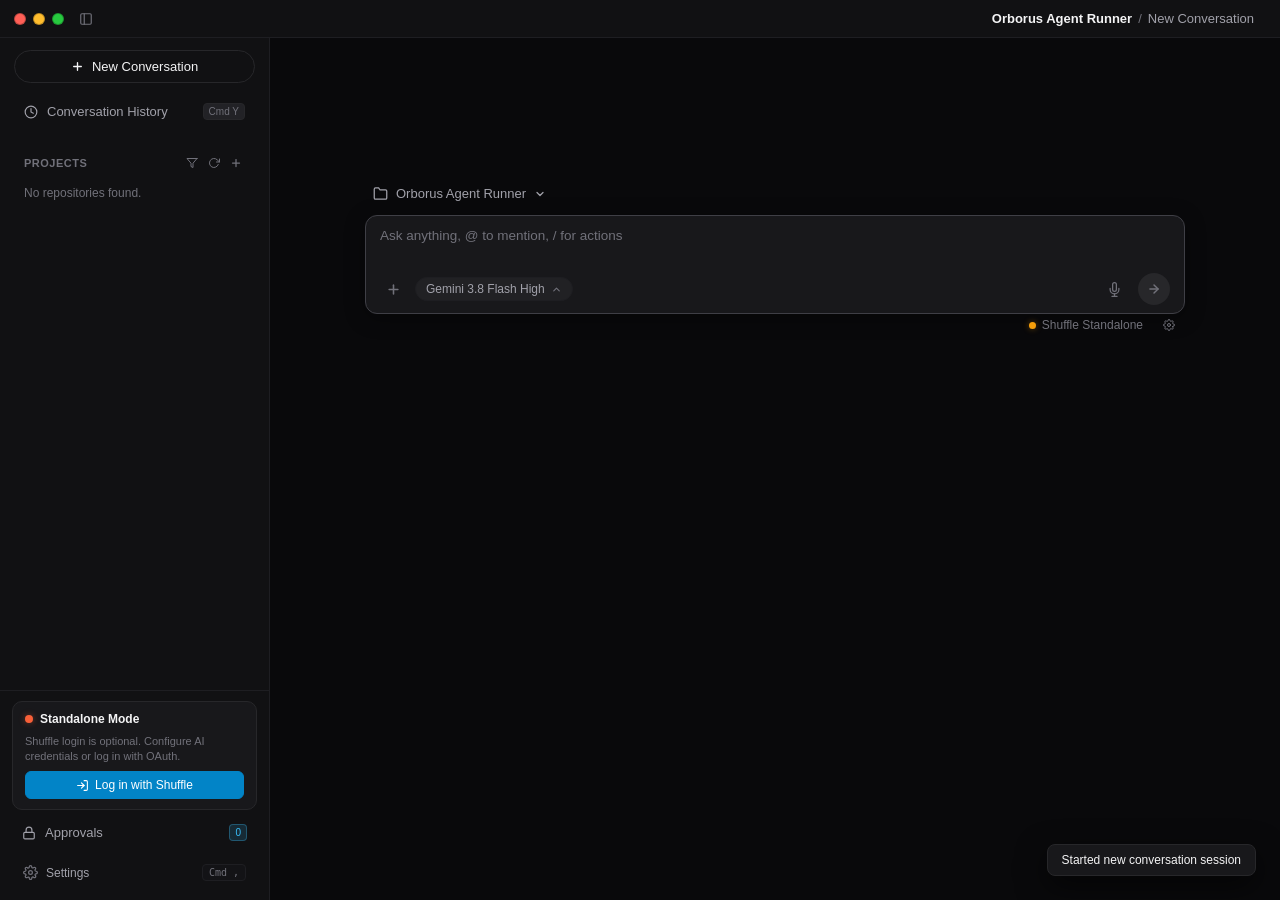
==== pkg/ui/index.html @ c9d1f484 "Many optimisations to the webview" ====
<!DOCTYPE html>
<html lang="en">
<head>
<meta charset="utf-8">
<meta name="viewport" content="width=device-width, initial-scale=1.0">
<title>Shuffle Agent</title>
<style>
  
/* --- variables.css --- */
  :root {
    --bg-app: #09090b;
    --bg-sidebar: #111113;
    --bg-card: #18181b;
    --bg-hover: #222226;
    --bg-active: #27272a;
    --bg-code: #131316;
    --border: #27272a;
    --border-hover: #3f3f46;
    --border-subtle: #1e1e22;
    --text-primary: #f4f4f5;
    --text-secondary: #a1a1aa;
    --text-muted: #71717a;
    --accent-blue: #0284c7;
    --accent-blue-hover: #0369a1;
    --green: #10b981;
    --amber: #f59e0b;
    --red: #ef4444;
  }

  * { box-sizing: border-box; margin: 0; padding: 0; }

  ::selection {
    background: rgba(248, 95, 56, 0.35);
    color: #ffffff;
  }
  ::-webkit-scrollbar {
    width: 6px;
    height: 6px;
  }
  ::-webkit-scrollbar-track {
    background: transparent;
  }
  ::-webkit-scrollbar-thumb {
    background: var(--border);
    border-radius: 4px;
  }
  ::-webkit-scrollbar-thumb:hover {
    background: var(--border-focus);
  }

  body {
    font-family: -apple-system, BlinkMacSystemFont, "SF Pro Display", "Segoe UI", Roboto, Helvetica, Arial, sans-serif;
    background: var(--bg-app);
    color: var(--text-primary);
    height: 100vh;
    display: flex;
    flex-direction: column;
    overflow: hidden;
    user-select: text;
    -webkit-user-select: text;
  }

  /* Prevent text selection on interactive chrome elements */
  .app-titlebar,
  .sidebar,
  .sidebar-nav-list,
  .nav-item,
  .traffic-lights,
  .window-controls-row,
  .window-controls-windows,
  .status-card,
  button {
    user-select: none;
    -webkit-user-select: none;
  }

  /* Explicitly allow selection in all content areas */
  .main-workspace,
  .center-container,
  .execution-stream,
  .stream-card,
  .stream-card-body,
  .approval-card,
  .approval-cmd,
  pre, code, input, textarea {
    user-select: text !important;
    -webkit-user-select: text !important;
  }


/* --- base.css --- */
  /* ---------------- Unified Window Topbar / Titlebar ---------------- */
  .app-titlebar {
    height: 38px;
    min-height: 38px;
    width: 100%;
    background: var(--bg-sidebar);
    border-bottom: 1px solid var(--border-subtle);
    display: flex;
    align-items: center;
    justify-content: space-between;
    padding: 0 14px;
    -webkit-app-region: drag;
    user-select: none;
    -webkit-user-select: none;
    cursor: default;
    z-index: 100;
  }

  .titlebar-left {
    display: flex;
    align-items: center;
    gap: 12px;
    -webkit-app-region: drag;
    cursor: default;
  }

  .titlebar-center {
    display: flex;
    align-items: center;
    gap: 8px;
    font-size: 13px;
    font-weight: 500;
    color: var(--text-secondary);
    -webkit-app-region: drag;
    overflow: hidden;
    text-overflow: ellipsis;
    white-space: nowrap;
    padding: 0 12px;
    cursor: default;
  }

  .titlebar-left button,
  .titlebar-left .traffic-lights,
  .titlebar-left .window-nav-icons,
  .titlebar-center button,
  .titlebar-center a,
  .no-drag {
    -webkit-app-region: no-drag !important;
  }

  .app-body {
    flex: 1;
    display: flex;
    overflow: hidden;
    width: 100%;
    height: calc(100vh - 38px);
  }


/* --- sidebar.css --- */
  /* ---------------- Left Sidebar ---------------- */
  .sidebar {
    width: 270px;
    background: var(--bg-sidebar);
    border-right: 1px solid var(--border-subtle);
    display: flex;
    flex-direction: column;
    justify-content: space-between;
    flex-shrink: 0;
    position: relative;
    z-index: 10;
    transition: width 0.2s cubic-bezier(0.4, 0, 0.2, 1), opacity 0.2s ease;
  }

  .sidebar.collapsed {
    width: 0 !important;
    min-width: 0 !important;
    padding: 0 !important;
    border-right: none !important;
    overflow: hidden !important;
    opacity: 0;
    pointer-events: none;
  }

  .sidebar-top {
    padding: 12px 14px 8px 14px;
    display: flex;
    flex-direction: column;
    gap: 10px;
    overflow-y: auto;
    flex: 1;
  }

  /* Traffic lights & header controls */
  .window-controls-row {
    display: flex;
    align-items: center;
    gap: 7px;
    height: 24px;
    -webkit-app-region: drag;
  }
  .traffic-lights {
    display: flex;
    gap: 7px;
    align-items: center;
    -webkit-app-region: no-drag;
  }
  .dot {
    width: 12px;
    height: 12px;
    border-radius: 50%;
    cursor: pointer;
    border: 0.5px solid rgba(0, 0, 0, 0.25);
    display: flex;
    align-items: center;
    justify-content: center;
    position: relative;
    transition: filter 0.15s ease, transform 0.1s ease;
  }
  .dot:hover {
    filter: brightness(0.85);
  }
  .dot:active {
    transform: scale(0.92);
  }
  .dot-red { background: #ff5f56; }
  .dot-yellow { background: #ffbd2e; }
  .dot-green { background: #27c93f; }

  .dot .dot-icon {
    opacity: 0;
    transition: opacity 0.12s ease;
    pointer-events: none;
    display: block;
  }
  .traffic-lights:hover .dot-icon,
  .dot:hover .dot-icon {
    opacity: 1;
  }

  /* Windows / Linux title bar control buttons */
  .window-controls-windows {
    display: none;
    align-items: center;
    gap: 2px;
    -webkit-app-region: no-drag;
  }
  .win-btn {
    width: 26px;
    height: 22px;
    background: transparent;
    border: none;
    color: var(--text-muted);
    cursor: pointer;
    display: flex;
    align-items: center;
    justify-content: center;
    border-radius: 3px;
    transition: background 0.15s, color 0.15s;
  }
  .win-btn:hover {
    background: var(--bg-hover);
    color: var(--text-primary);
  }
  .win-btn-close:hover {
    background: #ef4444 !important;
    color: #ffffff !important;
  }

  .window-nav-icons {
    display: flex;
    gap: 6px;
    color: var(--text-muted);
  }
  .nav-icon-btn {
    background: transparent;
    border: none;
    color: var(--text-muted);
    cursor: pointer;
    display: flex;
    align-items: center;
    justify-content: center;
    border-radius: 4px;
    padding: 3px;
  }
  .nav-icon-btn:hover {
    color: var(--text-primary);
    background: var(--bg-hover);
  }

  /* New conversation button */
  .btn-new-chat {
    width: 100%;
    display: flex;
    align-items: center;
    justify-content: center;
    gap: 8px;
    background: transparent;
    border: 1px solid var(--border);
    color: var(--text-primary);
    font-size: 13px;
    font-weight: 500;
    padding: 8px 14px;
    border-radius: 9999px;
    cursor: pointer;
    transition: all 0.15s ease;
  }
  .btn-new-chat:hover {
    background: var(--bg-hover);
    border-color: var(--border-hover);
  }

  /* Sidebar Navigation Items */
  .sidebar-nav-list {
    display: flex;
    flex-direction: column;
    gap: 2px;
    margin-top: 4px;
  }
  .nav-item {
    display: flex;
    align-items: center;
    justify-content: space-between;
    padding: 6px 10px;
    border-radius: 6px;
    font-size: 13px;
    color: var(--text-secondary);
    cursor: pointer;
    transition: all 0.15s ease;
  }
  .nav-item:hover {
    color: var(--text-primary);
    background: var(--bg-hover);
  }
  .nav-item-left {
    display: flex;
    align-items: center;
    gap: 9px;
  }
  .shortcut-badge {
    font-size: 10px;
    background: var(--bg-hover);
    border: 1px solid var(--border);
    padding: 2px 5px;
    border-radius: 4px;
    color: var(--text-muted);
  }

  /* Projects Tree Section */
  .projects-section {
    display: flex;
    flex-direction: column;
    gap: 4px;
    margin-top: 14px;
    flex: 1;
    overflow: hidden;
  }
  .section-header {
    display: flex;
    align-items: center;
    justify-content: space-between;
    padding: 4px 10px;
    font-size: 11px;
    font-weight: 600;
    color: var(--text-muted);
    text-transform: uppercase;
    letter-spacing: 0.5px;
  }
  .section-header-actions {
    display: flex;
    align-items: center;
    gap: 4px;
  }
  .project-filter-box {
    display: none;
    padding: 0 10px 6px 10px;
  }
  .project-filter-box.visible {
    display: block;
  }
  .project-filter-input {
    width: 100%;
    background: var(--bg-card);
    border: 1px solid var(--border);
    border-radius: 6px;
    padding: 5px 8px;
    font-size: 12px;
    color: var(--text-primary);
    outline: none;
  }
  .project-filter-input:focus {
    border-color: #f85f38;
  }
  .project-tree {
    overflow-y: auto;
    display: flex;
    flex-direction: column;
    gap: 2px;
    flex: 1;
  }
  .project-tree::-webkit-scrollbar {
    width: 4px;
  }
  .project-tree::-webkit-scrollbar-thumb {
    background: var(--border);
    border-radius: 4px;
  }
  .project-folder-row {
    display: flex;
    align-items: center;
    justify-content: space-between;
    padding: 5px 8px;
    border-radius: 6px;
    font-size: 12.5px;
    font-weight: 500;
    color: var(--text-secondary);
    cursor: pointer;
    user-select: none;
    transition: all 0.15s ease;
  }
  .project-folder-row:hover {
    color: var(--text-primary);
    background: var(--bg-hover);
  }
  .project-folder-left {
    display: flex;
    align-items: center;
    gap: 6px;
    overflow: hidden;
  }
  .project-folder-chevron {
    color: var(--text-muted);
    transition: transform 0.15s ease;
    display: flex;
    align-items: center;
  }
  .project-group.collapsed .project-folder-chevron {
    transform: rotate(-90deg);
  }
  .project-folder-name {
    white-space: nowrap;
    overflow: hidden;
    text-overflow: ellipsis;
  }
  .project-folder-actions {
    display: flex;
    align-items: center;
    gap: 2px;
    opacity: 0;
    transition: opacity 0.15s ease;
  }
  .project-folder-row:hover .project-folder-actions {
    opacity: 1;
  }
  .project-conversations-list {
    display: flex;
    flex-direction: column;
    gap: 1px;
    padding-left: 14px;
  }
  .project-group.collapsed .project-conversations-list {
    display: none;
  }
  .conversation-row {
    display: flex;
    align-items: center;
    justify-content: space-between;
    padding: 5px 8px;
    border-radius: 6px;
    font-size: 12px;
    color: var(--text-secondary);
    cursor: pointer;
    position: relative;
    transition: all 0.15s ease;
  }
  .conversation-row:hover {
    color: var(--text-primary);
    background: var(--bg-hover);
  }
  .conversation-row.active {
    color: #ffffff;
    background: #242938;
    font-weight: 500;
  }
  .conversation-row.active::before {
    content: "";
    position: absolute;
    left: 0;
    top: 4px;
    bottom: 4px;
    width: 2.5px;
    background: #38bdf8;
    border-radius: 2px;
  }
  .conversation-left {
    display: flex;
    align-items: center;
    gap: 6px;
    overflow: hidden;
    flex: 1;
  }
  .conversation-dot {
    width: 6px;
    height: 6px;
    border-radius: 50%;
    background: var(--text-muted);
    flex-shrink: 0;
  }
  .conversation-row.active .conversation-dot {
    background: #38bdf8;
    box-shadow: 0 0 6px rgba(56, 189, 248, 0.5);
  }
  .conversation-title-text {
    white-space: nowrap;
    overflow: hidden;
    text-overflow: ellipsis;
  }
  .conversation-actions {
    display: flex;
    align-items: center;
    gap: 4px;
    flex-shrink: 0;
  }
  .btn-pin-toggle {
    background: transparent;
    border: none;
    color: var(--text-muted);
    cursor: pointer;
    padding: 2px;
    border-radius: 4px;
    display: flex;
    align-items: center;
    justify-content: center;
    opacity: 0;
    transition: all 0.15s ease;
  }
  .conversation-row:hover .btn-pin-toggle,
  .conversation-row.pinned .btn-pin-toggle {
    opacity: 1;
  }
  .conversation-row.pinned .btn-pin-toggle {
    color: #f85f38;
  }
  .btn-pin-toggle:hover {
    color: #ffffff;
    background: rgba(255, 255, 255, 0.1);
  }

  /* ---------------- Bottom Left Status Area ---------------- */
  .sidebar-bottom {
    padding: 12px;
    border-top: 1px solid var(--border-subtle);
    display: flex;
    flex-direction: column;
    gap: 8px;
    background: var(--bg-sidebar);
  }

  /* Auth / Login Status Card */
  .status-card {
    background: var(--bg-card);
    border: 1px solid var(--border);
    border-radius: 10px;
    padding: 10px 12px;
    display: flex;
    flex-direction: column;
    gap: 8px;
    transition: all 0.15s ease;
  }
  .status-card-header {
    display: flex;
    align-items: center;
    justify-content: space-between;
  }
  .status-title-group {
    display: flex;
    align-items: center;
    gap: 7px;
  }
  .status-dot {
    width: 8px;
    height: 8px;
    border-radius: 50%;
    flex-shrink: 0;
  }
  .status-dot.connected {
    background: var(--green);
    box-shadow: 0 0 6px rgba(16, 185, 129, 0.4);
  }
  .status-dot.standalone {
    background: #f85f38;
    box-shadow: 0 0 6px rgba(248, 95, 56, 0.4);
  }
  .status-dot.disconnected {
    background: var(--amber);
    box-shadow: 0 0 6px rgba(245, 158, 11, 0.4);
  }
  .status-label {
    font-size: 12px;
    font-weight: 600;
    color: var(--text-primary);
  }
  .status-subtext {
    font-size: 11px;
    color: var(--text-muted);
    line-height: 1.3;
  }
  .status-details {
    display: none;
    flex-direction: column;
    gap: 3px;
    font-size: 11px;
    color: var(--text-secondary);
    font-family: "SF Mono", Menlo, Monaco, monospace;
    background: var(--bg-code);
    padding: 6px 8px;
    border-radius: 6px;
    border: 1px solid var(--border-subtle);
  }
  .status-details.visible {
    display: flex;
  }
  .status-btn {
    width: 100%;
    padding: 6px 10px;
    border-radius: 6px;
    font-size: 12px;
    font-weight: 500;
    cursor: pointer;
    display: flex;
    align-items: center;
    justify-content: center;
    gap: 6px;
    transition: all 0.15s ease;
    border: 1px solid var(--border);
  }
  .status-btn.btn-login {
    background: var(--accent-blue);
    border-color: var(--accent-blue);
    color: white;
  }
  .status-btn.btn-login:hover {
    background: var(--accent-blue-hover);
  }
  .status-btn.btn-manage {
    background: var(--bg-hover);
    color: var(--text-secondary);
  }
  .status-btn.btn-manage:hover {
    color: var(--text-primary);
    background: var(--bg-active);
  }

  .sidebar-settings-btn {
    display: flex;
    align-items: center;
    gap: 8px;
    padding: 6px 8px;
    border-radius: 6px;
    font-size: 12px;
    color: var(--text-muted);
    background: transparent;
    border: none;
    cursor: pointer;
    transition: all 0.15s ease;
  }
  .sidebar-settings-btn:hover {
    color: var(--text-primary);
    background: var(--bg-hover);
  }


/* --- chat.css --- */
  /* ---------------- Main Content Workspace ---------------- */
  .main-workspace {
    flex: 1;
    display: flex;
    flex-direction: column;
    align-items: center;
    height: 100%;
    overflow-y: auto;
    padding: 16px 24px 28px 24px;
    position: relative;
    box-sizing: border-box;
  }
  .main-workspace.chat-mode {
    overflow: hidden;
    padding: 10px 24px 14px 24px;
  }

  .center-container {
    width: 100%;
    max-width: 820px;
    display: flex;
    flex-direction: column;
    gap: 8px;
    margin-top: 5vh;
    transition: margin-top 0.25s ease;
    box-sizing: border-box;
  }
  .center-container.initial-mode {
    margin-top: 14vh;
  }
  .center-container.initial-mode #execution-stream {
    display: none;
  }
  .center-container.chat-mode {
    margin-top: 0;
    height: 100%;
    max-height: 100%;
    display: flex;
    flex-direction: column;
    justify-content: space-between;
    min-height: 0;
    gap: 0;
  }
  .center-container.chat-mode .project-selector-row {
    margin-bottom: 6px;
    flex-shrink: 0;
  }
  .center-container.chat-mode .execution-stream {
    flex: 1 1 auto;
    min-height: 0;
    overflow-y: auto;
    overflow-x: hidden;
    padding: 4px 6px 12px 2px;
    margin-top: 0;
    margin-bottom: 6px;
    display: flex;
    flex-direction: column;
    gap: 12px;
    scroll-behavior: smooth;
  }
  .center-container.chat-mode .chat-dock-container {
    flex-shrink: 0;
    width: 100%;
    display: flex;
    flex-direction: column;
    gap: 8px;
    background: transparent;
  }
  .center-container.has-history {
    margin-top: 0;
  }

  /* Project Picker Row */
  .project-selector-row {
    position: relative;
    display: flex;
    align-items: center;
    justify-content: space-between;
    width: 100%;
  }
  .project-selector-left {
    position: relative;
    display: inline-flex;
    align-items: center;
  }
  .project-btn {
    display: inline-flex;
    align-items: center;
    gap: 8px;
    background: transparent;
    border: none;
    color: var(--text-secondary);
    font-size: 13px;
    font-weight: 500;
    cursor: pointer;
    padding: 6px 8px;
    border-radius: 6px;
    transition: all 0.15s ease;
  }
  .project-btn:hover {
    color: var(--text-primary);
    background: var(--bg-hover);
  }

  /* Project Dropdown */
  .dropdown-menu {
    position: absolute;
    top: calc(100% + 4px);
    left: 0;
    width: 320px;
    max-height: 380px;
    background: var(--bg-card);
    border: 1px solid var(--border);
    border-radius: 12px;
    box-shadow: 0 12px 28px rgba(0, 0, 0, 0.5);
    padding: 8px;
    display: none;
    flex-direction: column;
    gap: 6px;
    z-index: 50;
  }
  .dropdown-menu.visible {
    display: flex;
  }
  .dropdown-header {
    font-size: 11px;
    font-weight: 600;
    color: var(--text-muted);
    text-transform: uppercase;
    letter-spacing: 0.5px;
    padding: 4px 8px;
    display: flex;
    justify-content: space-between;
    align-items: center;
  }
  .dropdown-search {
    background: var(--bg-sidebar);
    border: 1px solid var(--border);
    border-radius: 6px;
    padding: 6px 10px;
    color: var(--text-primary);
    font-size: 12px;
    outline: none;
  }
  .dropdown-search:focus {
    border-color: var(--border-hover);
  }
  .project-items-list {
    overflow-y: auto;
    max-height: 240px;
    display: flex;
    flex-direction: column;
    gap: 2px;
  }
  .dropdown-item {
    display: flex;
    flex-direction: column;
    padding: 7px 10px;
    border-radius: 6px;
    cursor: pointer;
    transition: all 0.15s ease;
  }
  .dropdown-item:hover {
    background: var(--bg-hover);
  }
  .dropdown-item.active {
    background: var(--bg-active);
  }
  .dropdown-item-name {
    font-size: 13px;
    font-weight: 500;
    color: var(--text-primary);
  }
  .dropdown-item-path {
    font-size: 11px;
    color: var(--text-muted);
    font-family: ui-monospace, SFMono-Regular, Menlo, monospace;
    white-space: nowrap;
    overflow: hidden;
    text-overflow: ellipsis;
  }
  .dropdown-divider {
    height: 1px;
    background: var(--border-subtle);
    margin: 4px 0;
  }
  .dropdown-custom-btn {
    font-size: 12px;
    color: var(--accent-blue);
    background: transparent;
    border: none;
    padding: 6px 8px;
    border-radius: 6px;
    text-align: left;
    cursor: pointer;
    transition: background 0.15s;
  }
  .dropdown-custom-btn:hover {
    background: var(--bg-hover);
  }

  /* Centered Input Card */
  .input-card {
    background: var(--bg-card);
    border: 1px solid var(--border);
    border-radius: 12px;
    padding: 10px 14px 8px 14px;
    display: flex;
    flex-direction: column;
    gap: 8px;
    box-shadow: 0 4px 20px rgba(0, 0, 0, 0.35);
    transition: border-color 0.15s ease;
  }
  .input-card:focus-within {
    border-color: var(--border-hover);
  }

  .prompt-textarea {
    width: 100%;
    background: transparent;
    border: none;
    outline: none;
    resize: none;
    color: var(--text-primary);
    font-size: 13.5px;
    line-height: 1.45;
    min-height: 28px;
    max-height: 160px;
    font-family: inherit;
    user-select: text;
    -webkit-user-select: text;
  }
  .prompt-textarea::placeholder {
    color: var(--text-muted);
  }

  /* Inner Card Toolbar */
  .card-toolbar {
    display: flex;
    align-items: center;
    justify-content: space-between;
  }
  .toolbar-left {
    display: flex;
    align-items: center;
    gap: 8px;
  }
  .toolbar-right {
    display: flex;
    align-items: center;
    gap: 10px;
  }

  .icon-btn {
    background: transparent;
    border: none;
    color: var(--text-muted);
    cursor: pointer;
    display: flex;
    align-items: center;
    justify-content: center;
    padding: 6px;
    border-radius: 6px;
    transition: all 0.15s ease;
  }
  .icon-btn:hover {
    color: var(--text-primary);
    background: var(--bg-hover);
  }

  /* Model Picker Pill Matching Screenshot "+ Gemini 3.8 Flash High ^" */
  .model-picker-wrapper {
    position: relative;
    display: inline-flex;
    align-items: center;
  }
  .model-picker-pill {
    display: inline-flex;
    align-items: center;
    gap: 6px;
    background: rgba(255, 255, 255, 0.04);
    border: 1px solid var(--border-subtle);
    border-radius: 9999px;
    padding: 4px 10px;
    font-size: 12px;
    font-weight: 500;
    color: var(--text-secondary);
    cursor: pointer;
    transition: all 0.15s ease;
  }
  .model-picker-pill:hover {
    color: var(--text-primary);
    background: rgba(255, 255, 255, 0.08);
    border-color: var(--border-hover);
  }
  .model-chevron {
    color: var(--text-muted);
    transition: transform 0.15s ease;
  }
  .model-dropdown-menu {
    position: absolute;
    bottom: calc(100% + 8px);
    left: 0;
    width: 270px;
    background: #141822;
    border: 1px solid #283142;
    border-radius: 10px;
    box-shadow: 0 10px 30px rgba(0, 0, 0, 0.55);
    z-index: 100;
    display: none;
    flex-direction: column;
    padding: 6px 0;
  }
  .model-dropdown-menu.visible {
    display: flex;
  }
  .model-option-item {
    display: flex;
    flex-direction: column;
    padding: 8px 12px;
    cursor: pointer;
    transition: all 0.15s ease;
    border-bottom: 1px solid rgba(255, 255, 255, 0.03);
  }
  .model-option-item:last-child {
    border-bottom: none;
  }
  .model-option-item:hover {
    background: rgba(248, 95, 56, 0.12);
  }
  .model-option-title {
    font-size: 12.5px;
    color: #e2e8f0;
    font-weight: 500;
    display: flex;
    align-items: center;
    justify-content: space-between;
  }
  .model-option-item.selected .model-option-title {
    color: #f85f38;
    font-weight: 600;
  }
  .model-option-desc {
    font-size: 11px;
    color: var(--text-muted);
    margin-top: 2px;
  }

  /* Send Button */
  .btn-send {
    width: 32px;
    height: 32px;
    border-radius: 50%;
    background: var(--border);
    border: none;
    color: var(--text-muted);
    display: flex;
    align-items: center;
    justify-content: center;
    cursor: not-allowed;
    transition: all 0.15s ease;
  }
  .btn-send.active {
    background: var(--accent-blue);
    color: white;
    cursor: pointer;
  }
  .btn-send.active:hover {
    background: var(--accent-blue-hover);
  }

  /* Stop Button (Red Square matching screenshot) */
  .btn-stop {
    width: 30px;
    height: 30px;
    border-radius: 6px;
    background: #ef4444;
    color: white;
    border: none;
    display: flex;
    align-items: center;
    justify-content: center;
    cursor: pointer;
    transition: background 0.15s ease, transform 0.1s ease;
  }
  .btn-stop:hover {
    background: #dc2626;
  }
  .btn-stop:active {
    transform: scale(0.95);
  }

  /* Card Footer Row */
  .card-footer-row {
    display: flex;
    align-items: center;
    justify-content: flex-end;
    padding: 0 4px;
    color: var(--text-muted);
    font-size: 12px;
    gap: 8px;
    flex-wrap: wrap;
  }
  .footer-controls-group {
    display: flex;
    align-items: center;
    gap: 8px;
    flex-wrap: wrap;
  }
  .toolbar-control-item, .footer-control-item {
    display: inline-flex;
    align-items: center;
    gap: 6px;
  }
  .toolbar-control-badge, .footer-control-badge {
    display: inline-flex;
    align-items: center;
    gap: 6px;
    background: rgba(255, 255, 255, 0.04);
    border: 1px solid var(--border-subtle);
    border-radius: 6px;
    padding: 3px 8px;
    color: var(--text-secondary);
    font-size: 11.5px;
    height: 26px;
    box-sizing: border-box;
    transition: all 0.15s ease;
  }
  .toolbar-control-badge:hover, .toolbar-control-badge:focus-within,
  .footer-control-badge:hover, .footer-control-badge:focus-within {
    border-color: rgba(248, 95, 56, 0.5);
    background: rgba(255, 255, 255, 0.07);
    color: var(--text-primary);
  }
  .toolbar-select, .footer-select {
    background: transparent;
    border: none;
    color: inherit;
    font-size: 11.5px;
    font-weight: 500;
    cursor: pointer;
    outline: none;
    padding: 0;
    font-family: inherit;
  }
  .toolbar-select option, .footer-select option {
    background: #111827;
    color: #e5e7eb;
  }
  .toolbar-custom-input, .footer-custom-input {
    background: rgba(255, 255, 255, 0.05);
    border: 1px solid rgba(248, 95, 56, 0.5);
    border-radius: 6px;
    padding: 3px 8px;
    font-size: 11.5px;
    color: var(--text-primary);
    font-family: ui-monospace, Menlo, Monaco, monospace;
    outline: none;
    width: 170px;
    height: 26px;
    box-sizing: border-box;
    transition: all 0.15s ease;
  }
  .toolbar-custom-input:focus, .footer-custom-input:focus {
    border-color: var(--shuffle-orange);
    box-shadow: 0 0 0 2px rgba(248, 95, 56, 0.2);
  }
  .footer-dropdown-btn {
    display: inline-flex;
    align-items: center;
    gap: 6px;
    background: transparent;
    border: none;
    color: var(--text-muted);
    font-size: 12px;
    cursor: pointer;
    padding: 4px 6px;
    border-radius: 4px;
    transition: color 0.15s;
  }
  .footer-dropdown-btn:hover {
    color: var(--text-secondary);
  }

  /* Execution Stream */
  .execution-stream {
    width: 100%;
    display: flex;
    flex-direction: column;
    gap: 16px;
    margin-top: 10px;
  }

  /* Approval Card (Rich Sandbox Approval) */
  .approval-card {
    background: #141722;
    border: 1px solid #282f42;
    border-radius: 12px;
    padding: 16px 18px;
    display: none;
    flex-direction: column;
    gap: 12px;
    box-shadow: 0 10px 30px rgba(0, 0, 0, 0.45);
    margin-top: 8px;
  }
  .approval-card.visible {
    display: flex;
  }
  .approval-card-top {
    display: flex;
    align-items: center;
    gap: 10px;
    font-size: 14.5px;
    font-weight: 600;
    color: #f8fafc;
  }
  .approval-card-top svg {
    color: #94a3b8;
    flex-shrink: 0;
  }
  .approval-warning-banner {
    display: flex;
    align-items: center;
    gap: 8px;
    color: #fbbf24;
    font-size: 12.5px;
    background: rgba(245, 158, 11, 0.08);
    border: 1px solid rgba(245, 158, 11, 0.22);
    border-radius: 8px;
    padding: 8px 12px;
  }
  .approval-warning-banner svg {
    flex-shrink: 0;
  }
  .approval-code-box {
    font-family: "SF Mono", Menlo, Monaco, Consolas, monospace;
    font-size: 13px;
    background: #090c14;
    border: 1px solid #232938;
    border-radius: 8px;
    padding: 10px 14px;
    color: #f1f5f9;
    word-break: break-all;
  }
  .approval-options-list {
    display: flex;
    flex-direction: column;
    gap: 4px;
  }
  .approval-option-item {
    display: flex;
    align-items: center;
    gap: 12px;
    padding: 8px 12px;
    border-radius: 8px;
    font-size: 13px;
    color: #cbd5e1;
    cursor: pointer;
    border: 1px solid transparent;
    transition: all 0.15s ease;
    user-select: none;
  }
  .approval-option-item:hover {
    background: rgba(255, 255, 255, 0.04);
    color: #ffffff;
  }
  .approval-option-item.selected {
    background: rgba(255, 255, 255, 0.08);
    border-color: rgba(255, 255, 255, 0.16);
    color: #ffffff;
    font-weight: 500;
  }
  .approval-option-num {
    color: #64748b;
    font-family: "SF Mono", Menlo, Monaco, Consolas, monospace;
    font-size: 12px;
    width: 14px;
    text-align: right;
  }
  .approval-option-item.selected .approval-option-num {
    color: #38bdf8;
    font-weight: 700;
  }
  .approval-footer-actions {
    display: flex;
    align-items: center;
    justify-content: space-between;
    padding-top: 4px;
  }
  .btn-approval-skip {
    background: transparent;
    border: none;
    color: #94a3b8;
    font-size: 13px;
    cursor: pointer;
    padding: 6px 12px;
    border-radius: 6px;
    transition: color 0.15s ease;
  }
  .btn-approval-skip:hover {
    color: #ffffff;
    background: rgba(255, 255, 255, 0.05);
  }
  .btn-approval-submit {
    display: flex;
    align-items: center;
    gap: 6px;
    background: #0284c7;
    color: #ffffff;
    font-size: 13px;
    font-weight: 600;
    padding: 7px 16px;
    border-radius: 7px;
    border: none;
    cursor: pointer;
    transition: background 0.15s ease;
  }
  .btn-approval-submit:hover {
    background: #0369a1;
  }

  /* Activity Breakdown Steps & Chat Mode Elements */
  .user-prompt-card {
    background: #161a23;
    border: 1px solid #283142;
    border-radius: 12px;
    padding: 14px 18px;
    color: #f1f5f9;
    font-size: 13.5px;
    line-height: 1.5;
    white-space: pre-wrap;
    word-break: break-word;
    margin-bottom: 8px;
    box-shadow: 0 2px 10px rgba(0, 0, 0, 0.25);
  }

  .activity-summary-banner {
    display: flex;
    align-items: center;
    justify-content: space-between;
    padding: 4px 6px;
    font-size: 12.5px;
    color: #64748b;
    cursor: pointer;
    user-select: none;
    border-radius: 6px;
    transition: color 0.15s ease, background 0.15s ease;
    margin-bottom: 4px;
  }
  .activity-summary-banner:hover {
    color: #94a3b8;
    background: rgba(255, 255, 255, 0.03);
  }
  .activity-summary-chevron {
    color: #64748b;
    transition: transform 0.2s ease;
    display: flex;
    align-items: center;
  }
  .activity-summary-banner.collapsed .activity-summary-chevron {
    transform: rotate(-90deg);
  }

  .activity-steps-container {
    display: flex;
    flex-direction: column;
    gap: 4px;
    transition: all 0.2s ease;
  }
  .activity-steps-container.collapsed {
    display: none;
  }

  .activity-step-row {
    background: transparent;
    border: 1px solid transparent;
    border-radius: 6px;
    overflow: hidden;
    transition: background 0.15s ease, border-color 0.15s ease;
  }
  .activity-step-row:hover {
    background: rgba(255, 255, 255, 0.03);
    border-color: rgba(255, 255, 255, 0.06);
  }
  .activity-step-header {
    display: flex;
    align-items: center;
    justify-content: space-between;
    padding: 6px 8px;
    cursor: pointer;
    user-select: none;
    font-size: 13px;
    color: #94a3b8;
    background: transparent;
    transition: color 0.15s ease;
  }
  .activity-step-header:hover {
    color: #f8fafc;
  }
  .activity-step-left {
    display: flex;
    align-items: center;
    gap: 8px;
    overflow: hidden;
    flex: 1;
    min-width: 0;
  }
  .activity-step-left svg {
    flex-shrink: 0;
  }
  .activity-step-title {
    white-space: nowrap;
    overflow: hidden;
    text-overflow: ellipsis;
    display: flex;
    align-items: center;
    gap: 2px;
  }
  .activity-step-chevron {
    color: #64748b;
    display: flex;
    align-items: center;
    transition: transform 0.2s ease;
    flex-shrink: 0;
    margin-left: 8px;
  }
  .activity-step-row.expanded .activity-step-chevron {
    transform: rotate(90deg);
  }
  .activity-step-content {
    display: none;
    padding: 10px 14px;
    background: #090c14;
    border-top: 1px solid #1c2230;
    font-family: ui-monospace, SFMono-Regular, Menlo, Monaco, Consolas, monospace;
    font-size: 12px;
    line-height: 1.5;
    color: #cbd5e1;
    overflow-x: auto;
    white-space: pre-wrap;
    max-height: 320px;
    border-radius: 0 0 6px 6px;
  }
  .activity-step-row.expanded .activity-step-content {
    display: block;
  }
  .activity-waiting-banner {
    display: flex;
    align-items: center;
    gap: 8px;
    padding: 8px 14px;
    font-size: 12px;
    color: #38bdf8;
    background: rgba(56, 189, 248, 0.08);
    border-top: 1px solid rgba(56, 189, 248, 0.15);
  }

  /* File Analysis Code Tag Badge Matching Screenshot: "Analyzed </> index.html #L3170-3200" */
  .badge-code-tag {
    display: inline-flex;
    align-items: center;
    justify-content: center;
    background: rgba(248, 95, 56, 0.15);
    color: #f85f38;
    font-family: ui-monospace, SFMono-Regular, Menlo, Monaco, Consolas, monospace;
    font-size: 11px;
    font-weight: 600;
    padding: 1px 5px;
    border-radius: 4px;
    margin: 0 4px;
    border: 1px solid rgba(248, 95, 56, 0.25);
  }
  .step-filepath {
    color: #f1f5f9;
    font-weight: 500;
  }
  .step-line-range {
    color: #64748b;
    font-family: ui-monospace, SFMono-Regular, Menlo, Monaco, Consolas, monospace;
    font-size: 11.5px;
    margin-left: 4px;
  }

  /* Running Tasks Panel (Matching Screenshot Bottom Drawer) */
  .running-tasks-panel {
    background: #161a23;
    border: 1px solid #232a3b;
    border-radius: 12px;
    padding: 10px 14px;
    display: flex;
    flex-direction: column;
    gap: 8px;
    box-shadow: 0 4px 16px rgba(0, 0, 0, 0.3);
    animation: fadeInTasks 0.2s ease-out;
  }
  @keyframes fadeInTasks {
    from { opacity: 0; transform: translateY(6px); }
    to { opacity: 1; transform: translateY(0); }
  }
  .running-tasks-header {
    display: flex;
    align-items: center;
    justify-content: space-between;
    font-size: 12.5px;
    font-weight: 500;
    color: #94a3b8;
    cursor: pointer;
    user-select: none;
  }
  .running-tasks-header:hover {
    color: #cbd5e1;
  }
  .running-tasks-chevron {
    color: #64748b;
    transition: transform 0.2s ease;
    display: flex;
    align-items: center;
  }
  .running-tasks-panel.collapsed .running-tasks-chevron {
    transform: rotate(-90deg);
  }
  .running-tasks-panel.collapsed .running-tasks-list {
    display: none;
  }
  .running-tasks-list {
    display: flex;
    flex-direction: column;
    gap: 6px;
  }
  .running-task-item {
    display: flex;
    align-items: center;
    gap: 10px;
    font-family: ui-monospace, SFMono-Regular, Menlo, Monaco, Consolas, monospace;
    font-size: 12px;
    color: #cbd5e1;
    overflow: hidden;
    text-overflow: ellipsis;
    white-space: nowrap;
  }
  .running-task-spinner {
    flex-shrink: 0;
    color: #38bdf8;
    animation: spinRing 1.5s linear infinite;
  }
  @keyframes spinRing {
    100% { transform: rotate(360deg); }
  }
  .running-task-cmd {
    overflow: hidden;
    text-overflow: ellipsis;
    white-space: nowrap;
  }

  /* Remembered Rules Table */
  .rules-table {
    width: 100%;
    border-collapse: collapse;
    font-size: 12.5px;
  }
  .rules-table th {
    text-align: left;
    padding: 8px 10px;
    color: var(--text-muted);
    border-bottom: 1px solid var(--border);
    font-size: 11px;
    text-transform: uppercase;
  }
  .rules-table td {
    padding: 9px 10px;
    border-bottom: 1px solid var(--border-subtle);
    color: var(--text-secondary);
  }
  .rule-scope-badge {
    display: inline-block;
    padding: 2px 7px;
    border-radius: 4px;
    font-size: 11px;
    font-weight: 500;
  }
  .rule-scope-badge.global {
    background: rgba(168, 85, 247, 0.15);
    color: #c084fc;
    border: 1px solid rgba(168, 85, 247, 0.3);
  }
  .rule-scope-badge.project {
    background: rgba(56, 189, 248, 0.15);
    color: #38bdf8;
    border: 1px solid rgba(56, 189, 248, 0.3);
  }
  .rule-scope-badge.conversation {
    background: rgba(34, 197, 94, 0.15);
    color: #4ade80;
    border: 1px solid rgba(34, 197, 94, 0.3);
  }
  .btn-rule-revoke {
    background: transparent;
    border: 1px solid var(--border);
    color: var(--red);
    font-size: 11px;
    padding: 3px 8px;
    border-radius: 5px;
    cursor: pointer;
    transition: all 0.15s ease;
  }
  .btn-rule-revoke:hover {
    background: rgba(239, 68, 68, 0.15);
    border-color: var(--red);
  }

  .status-pill {
    display: inline-flex;
    align-items: center;
    gap: 6px;
    color: var(--text-muted);
    font-size: 13px;
    cursor: pointer;
    padding: 4px 0;
  }
  .status-pill:hover {
    color: var(--text-secondary);
  }
  .status-pill.status-pill-error {
    color: #f87171;
  }
  .status-pill.status-pill-error:hover {
    color: #fca5a5;
  }

  .exec-card {
    background: var(--bg-card);
    border: 1px solid var(--border);
    border-radius: 12px;
    overflow: hidden;
  }
  .exec-card.exec-card-error {
    border-color: var(--border);
    box-shadow: none;
  }

  /* Compact error area */
  .compact-error-area {
    display: flex;
    flex-direction: column;
    gap: 6px;
    padding: 2px 0;
  }
  .compact-error-message {
    color: #f87171;
    font-size: 12px;
    line-height: 1.45;
    font-family: ui-monospace, Menlo, Monaco, Consolas, monospace;
    white-space: pre-wrap;
    word-break: break-word;
  }
  .compact-error-actions {
    display: flex;
    align-items: center;
    gap: 6px;
    margin-top: 3px;
  }
  .btn-error-cta {
    display: inline-flex;
    align-items: center;
    justify-content: center;
    padding: 3px 10px;
    background: #f85f38;
    color: #ffffff;
    border: none;
    border-radius: 5px;
    font-size: 11.5px;
    font-weight: 500;
    cursor: pointer;
    transition: background 0.15s ease;
    user-select: none;
  }
  .btn-error-cta:hover {
    background: #e04f29;
  }
  .btn-error-cta:active {
    transform: scale(0.98);
  }
  .btn-error-secondary {
    display: inline-flex;
    align-items: center;
    justify-content: center;
    padding: 3px 9px;
    background: rgba(255, 255, 255, 0.05);
    color: var(--text-secondary);
    border: 1px solid var(--border);
    border-radius: 5px;
    font-size: 11.5px;
    font-weight: 500;
    cursor: pointer;
    transition: background 0.15s ease, color 0.15s ease, border-color 0.15s ease;
    user-select: none;
  }
  .btn-error-secondary:hover {
    background: rgba(255, 255, 255, 0.08);
    color: var(--text-primary);
    border-color: var(--border-hover);
  }
  .exec-header {
    display: flex;
    align-items: center;
    justify-content: space-between;
    padding: 6px 12px;
    border-bottom: 1px solid var(--border-subtle);
    font-size: 11.5px;
    color: var(--text-muted);
    background: var(--bg-code);
  }
  .exec-prompt {
    color: #fde047;
    font-family: "SF Mono", Menlo, monospace;
    font-size: 12.5px;
  }
  .exec-body {
    padding: 8px 12px;
    font-family: "SF Mono", Menlo, Monaco, Consolas, monospace;
    font-size: 12px;
    line-height: 1.45;
    color: #f4f4f5;
    white-space: pre-wrap;
    overflow-x: auto;
    max-height: 340px;
    user-select: text;
    -webkit-user-select: text;
  }

  .spinner {
    width: 10px;
    height: 10px;
    border: 2px solid var(--text-muted);
    border-top-color: transparent;
    border-radius: 50%;
    animation: spin 0.8s linear infinite;
    display: inline-block;
  }
  @keyframes spin {
    to { transform: rotate(360deg); }
  }


/* --- modals.css --- */
  /* ---------------- Auth / Login Modal ---------------- */
  .modal-overlay {
    position: fixed;
    top: 0;
    left: 0;
    right: 0;
    bottom: 0;
    background: rgba(0, 0, 0, 0.7);
    backdrop-filter: blur(4px);
    display: none;
    align-items: center;
    justify-content: center;
    z-index: 100;
  }
  .modal-overlay.visible {
    display: flex;
  }
  .modal-content {
    background: var(--bg-card);
    border: 1px solid var(--border);
    border-radius: 16px;
    width: 100%;
    max-width: 440px;
    padding: 24px;
    display: flex;
    flex-direction: column;
    gap: 16px;
    box-shadow: 0 20px 40px rgba(0, 0, 0, 0.6);
  }
  .modal-header {
    display: flex;
    flex-direction: column;
    gap: 4px;
  }
  .modal-title {
    font-size: 16px;
    font-weight: 600;
    color: var(--text-primary);
  }
  .modal-desc {
    font-size: 12px;
    color: var(--text-muted);
    line-height: 1.4;
  }
  .form-group {
    display: flex;
    flex-direction: column;
    gap: 6px;
  }
  .form-label {
    font-size: 12px;
    font-weight: 500;
    color: var(--text-secondary);
  }
  .form-input {
    background: var(--bg-sidebar);
    border: 1px solid var(--border);
    border-radius: 8px;
    padding: 8px 12px;
    color: var(--text-primary);
    font-size: 13px;
    outline: none;
    font-family: inherit;
  }
  .form-input:focus {
    border-color: var(--accent-blue);
  }
  .modal-actions {
    display: flex;
    justify-content: flex-end;
    gap: 10px;
    margin-top: 8px;
  }
  .btn-modal-cancel {
    background: var(--bg-hover);
    border: 1px solid var(--border);
    color: var(--text-secondary);
    padding: 7px 14px;
    border-radius: 6px;
    font-size: 13px;
    cursor: pointer;
  }
  .btn-modal-submit {
    background: #f85f38;
    border: none;
    color: white;
    padding: 7px 16px;
    border-radius: 6px;
    font-size: 13px;
    font-weight: 600;
    cursor: pointer;
  }
  .btn-modal-submit:hover {
    background: #ea580c;
  }

  /* ---------------- Settings Area Modal & Dialog ---------------- */
  .settings-modal-dialog {
    background: var(--bg-card);
    border: 1px solid var(--border);
    border-radius: 12px;
    width: 820px;
    max-width: 94vw;
    height: 560px;
    max-height: 88vh;
    display: flex;
    flex-direction: row;
    overflow: hidden;
    box-shadow: 0 25px 50px -12px rgba(0, 0, 0, 0.75);
    animation: modalFadeIn 0.15s ease-out;
  }
  .settings-sidebar {
    width: 220px;
    min-width: 220px;
    background: #090d16;
    border-right: 1px solid var(--border);
    padding: 16px 10px;
    display: flex;
    flex-direction: column;
    overflow-y: auto;
    user-select: none;
  }
  .settings-nav-section-title {
    font-size: 11px;
    font-weight: 600;
    color: var(--text-muted);
    text-transform: uppercase;
    letter-spacing: 0.5px;
    padding: 6px 8px 4px 8px;
  }
  .settings-nav-items {
    display: flex;
    flex-direction: column;
    gap: 2px;
  }
  .settings-nav-item {
    display: flex;
    align-items: center;
    gap: 8px;
    width: 100%;
    padding: 7px 10px;
    border-radius: 6px;
    font-size: 12px;
    font-weight: 500;
    color: var(--text-secondary);
    background: transparent;
    border: none;
    cursor: pointer;
    text-align: left;
    transition: all 0.12s ease;
    white-space: nowrap;
    overflow: hidden;
    text-overflow: ellipsis;
  }
  .settings-nav-item:hover {
    color: var(--text-primary);
    background: var(--bg-hover);
  }
  .settings-nav-item * {
    pointer-events: none;
  }
  .settings-nav-item.active {
    color: #ffffff;
    background: rgba(248, 95, 56, 0.14);
    font-weight: 600;
  }
  .settings-nav-item.active svg {
    color: #f85f38;
  }
  .settings-nav-item.project-item {
    justify-content: space-between;
  }
  .settings-project-label-group {
    display: flex;
    align-items: center;
    gap: 8px;
    overflow: hidden;
    text-overflow: ellipsis;
    white-space: nowrap;
  }
  .settings-project-badge {
    font-size: 9px;
    font-weight: 600;
    text-transform: uppercase;
    padding: 1px 5px;
    border-radius: 4px;
    background: rgba(248, 95, 56, 0.2);
    color: #f85f38;
    border: 1px solid rgba(248, 95, 56, 0.3);
    flex-shrink: 0;
  }
  .settings-content-pane {
    flex: 1;
    display: flex;
    flex-direction: column;
    background: var(--bg-card);
    min-width: 0;
  }
  .settings-header {
    display: flex;
    align-items: flex-start;
    justify-content: space-between;
    padding: 18px 24px 14px 24px;
    border-bottom: 1px solid var(--border-subtle);
  }
  .settings-title {
    font-size: 16px;
    font-weight: 600;
    color: var(--text-primary);
  }
  .settings-subtitle {
    font-size: 12px;
    color: var(--text-muted);
    margin-top: 3px;
    line-height: 1.35;
  }
  .settings-scroll-body {
    flex: 1;
    overflow-y: auto;
    padding: 18px 24px;
  }
  .settings-panel {
    display: none;
    flex-direction: column;
    gap: 14px;
  }
  .settings-panel.active {
    display: flex;
  }
  .settings-group-header {
    font-size: 11px;
    font-weight: 600;
    color: var(--text-muted);
    text-transform: uppercase;
    letter-spacing: 0.5px;
    margin-bottom: 4px;
  }
  .settings-row {
    display: flex;
    align-items: center;
    justify-content: space-between;
    padding: 12px 0;
    border-bottom: 1px solid var(--border-subtle);
    gap: 16px;
  }
  .settings-row:last-child {
    border-bottom: none;
  }
  .settings-row-info {
    flex: 1;
    min-width: 0;
  }
  .settings-row-label {
    font-size: 13px;
    font-weight: 500;
    color: var(--text-primary);
  }
  .settings-row-desc {
    font-size: 11px;
    color: var(--text-muted);
    margin-top: 2px;
    line-height: 1.35;
  }
  .settings-select {
    background: var(--bg-sidebar);
    border: 1px solid var(--border);
    border-radius: 6px;
    color: var(--text-primary);
    font-size: 12px;
    padding: 6px 10px;
    outline: none;
    cursor: pointer;
    min-width: 220px;
  }
  .settings-select:focus {
    border-color: #f85f38;
  }
  .settings-footer {
    display: flex;
    align-items: center;
    justify-content: space-between;
    padding: 12px 24px;
    border-top: 1px solid var(--border-subtle);
    background: var(--bg-card);
  }
  .segmented-control {
    display: inline-flex;
    background: var(--bg-sidebar);
    border: 1px solid var(--border);
    border-radius: 6px;
    padding: 2px;
    gap: 2px;
  }
  .segmented-btn {
    background: transparent;
    border: none;
    color: var(--text-secondary);
    font-size: 11px;
    font-weight: 500;
    padding: 4px 10px;
    border-radius: 4px;
    cursor: pointer;
    transition: all 0.12s ease;
  }
  .segmented-btn.active {
    background: var(--bg-hover);
    color: var(--text-primary);
    font-weight: 600;
    box-shadow: 0 1px 3px rgba(0,0,0,0.25);
  }
  .btn-workspace-switch {
    background: transparent;
    border: 1px solid var(--border);
    color: var(--text-secondary);
    padding: 4px 10px;
    border-radius: 6px;
    font-size: 11px;
    font-weight: 500;
    cursor: pointer;
    transition: all 0.15s ease;
  }
  .btn-workspace-switch:hover {
    color: #f85f38;
    border-color: #f85f38;
  }
  .btn-workspace-switch.active {
    background: rgba(248, 95, 56, 0.15);
    color: #f85f38;
    border-color: #f85f38;
    cursor: default;
  }
  .btn-secondary-action {
    background: var(--bg-hover);
    border: 1px solid var(--border);
    color: var(--text-secondary);
    padding: 5px 12px;
    border-radius: 6px;
    font-size: 12px;
    cursor: pointer;
    transition: all 0.12s ease;
  }
  .btn-secondary-action:hover {
    color: var(--text-primary);
    background: var(--bg-active);
  }
  .toggle-switch {
    position: relative;
    display: inline-block;
    width: 38px;
    height: 20px;
  }
  .toggle-switch input {
    opacity: 0;
    width: 0;
    height: 0;
  }
  .toggle-switch .slider {
    position: absolute;
    cursor: pointer;
    top: 0; left: 0; right: 0; bottom: 0;
    background-color: var(--border);
    transition: 0.2s;
    border-radius: 20px;
  }
  .toggle-switch .slider:before {
    position: absolute;
    content: "";
    height: 14px;
    width: 14px;
    left: 3px;
    bottom: 3px;
    background-color: white;
    transition: 0.2s;
    border-radius: 50%;
  }
  .toggle-switch input:checked + .slider {
    background-color: #f85f38;
  }
  .toggle-switch input:checked + .slider:before {
    transform: translateX(18px);
  }
  .shortcuts-table {
    display: flex;
    flex-direction: column;
    gap: 8px;
  }
  .shortcut-row {
    display: flex;
    align-items: center;
    justify-content: space-between;
    padding: 8px 10px;
    background: var(--bg-sidebar);
    border: 1px solid var(--border-subtle);
    border-radius: 6px;
  }
  .shortcut-desc {
    font-size: 12px;
    color: var(--text-secondary);
  }
  .shortcut-pill {
    font-size: 10px;
    font-family: ui-monospace, Menlo, Monaco, monospace;
    background: var(--bg-code);
    color: var(--text-muted);
    border: 1px solid var(--border-subtle);
    padding: 2px 6px;
    border-radius: 4px;
  }
  .btn-skills-action {
    display: inline-flex;
    align-items: center;
    gap: 6px;
    background: var(--bg-hover);
    border: 1px solid var(--border);
    color: var(--text-primary);
    padding: 5px 11px;
    border-radius: 6px;
    font-size: 11.5px;
    font-weight: 500;
    cursor: pointer;
    transition: all 0.15s ease;
  }
  .btn-skills-action:hover {
    border-color: #f85f38;
    color: #f85f38;
  }
  .settings-subgroup-title {
    font-size: 11px;
    font-weight: 600;
    color: var(--text-muted);
    text-transform: uppercase;
    letter-spacing: 0.5px;
    margin-bottom: 8px;
  }
  .skills-list-container {
    display: flex;
    flex-direction: column;
    gap: 8px;
  }
  .skill-card {
    background: var(--bg-sidebar);
    border: 1px solid var(--border);
    border-radius: 8px;
    padding: 10px 14px;
    transition: border-color 0.15s ease;
  }
  .skill-card:hover {
    border-color: rgba(248, 95, 56, 0.4);
  }
  .skill-card-header {
    display: flex;
    align-items: center;
    justify-content: space-between;
    gap: 8px;
  }
  .skill-card-title-group {
    display: flex;
    align-items: center;
    gap: 8px;
    min-width: 0;
  }
  .skill-card-name {
    font-size: 13px;
    font-weight: 600;
    color: var(--text-primary);
    font-family: ui-monospace, Menlo, Monaco, monospace;
  }
  .skill-badge {
    font-size: 9px;
    font-weight: 700;
    letter-spacing: 0.5px;
    text-transform: uppercase;
    padding: 2px 6px;
    border-radius: 4px;
  }
  .skill-badge.injected {
    background: rgba(248, 95, 56, 0.18);
    color: #f85f38;
    border: 1px solid rgba(248, 95, 56, 0.35);
  }
  .skill-badge.control {
    background: rgba(245, 158, 11, 0.18);
    color: #f59e0b;
    border: 1px solid rgba(245, 158, 11, 0.35);
  }
  .skill-badge.project {
    background: rgba(59, 130, 246, 0.18);
    color: #60a5fa;
    border: 1px solid rgba(59, 130, 246, 0.35);
  }
  .skill-badge.global {
    background: rgba(148, 163, 184, 0.15);
    color: #cbd5e1;
    border: 1px solid rgba(148, 163, 184, 0.25);
  }
  .skill-card-desc {
    font-size: 12px;
    color: var(--text-secondary);
    margin-top: 4px;
    line-height: 1.4;
  }
  .skill-card-path {
    font-size: 10.5px;
    font-family: ui-monospace, Menlo, Monaco, monospace;
    color: var(--text-muted);
    margin-top: 4px;
    overflow: hidden;
    text-overflow: ellipsis;
    white-space: nowrap;
  }
  .skill-card-instructions {
    margin-top: 8px;
    padding-top: 8px;
    border-top: 1px solid var(--border-subtle);
    font-size: 11px;
    font-family: ui-monospace, Menlo, Monaco, monospace;
    color: var(--text-muted);
    white-space: pre-wrap;
    max-height: 120px;
    overflow-y: auto;
    background: var(--bg-code);
    padding: 8px;
    border-radius: 6px;
  }
  .btn-skill-revoke {
    background: transparent;
    border: 1px solid var(--border);
    color: var(--text-muted);
    font-size: 10.5px;
    padding: 3px 8px;
    border-radius: 4px;
    cursor: pointer;
    transition: all 0.12s ease;
  }
  .btn-skill-revoke:hover {
    color: #f87171;
    border-color: #f87171;
    background: rgba(239, 68, 68, 0.1);
  }
  .sidebar-footer-nav {
    display: flex;
    align-items: center;
    width: 100%;
    margin-top: 4px;
    padding-top: 8px;
    border-top: 1px solid var(--border-subtle);
  }
  .sidebar-settings-nav-btn {
    display: flex;
    align-items: center;
    justify-content: space-between;
    width: 100%;
    padding: 8px 10px;
    border-radius: 8px;
    font-size: 12px;
    color: var(--text-secondary);
    background: transparent;
    border: 1px solid transparent;
    cursor: pointer;
    transition: all 0.15s ease;
  }
  .sidebar-settings-nav-btn:hover {
    color: var(--text-primary);
    background: var(--bg-hover);
    border-color: var(--border-subtle);
  }
  .sidebar-settings-nav-btn svg {
    color: var(--text-muted);
    transition: color 0.15s ease;
  }
  .sidebar-settings-nav-btn:hover svg {
    color: #f85f38;
  }

  .sidebar {
    transition: width 0.2s cubic-bezier(0.4, 0, 0.2, 1), min-width 0.2s ease, opacity 0.15s ease;
  }
  .sidebar.collapsed {
    width: 0 !important;
    min-width: 0 !important;
    padding: 0 !important;
    border-right: none !important;
    overflow: hidden !important;
    opacity: 0;
    pointer-events: none;
  }

  /* Popovers / Dropdowns */
  .toolbar-left {
    position: relative;
    display: flex;
    align-items: center;
    gap: 8px;
  }
  .model-dropdown-menu {
    position: absolute;
    top: calc(100% + 6px);
    left: 32px;
    background: var(--bg-card);
    border: 1px solid var(--border);
    border-radius: 8px;
    padding: 4px;
    min-width: 210px;
    box-shadow: 0 10px 25px rgba(0, 0, 0, 0.6);
    display: none;
    flex-direction: column;
    gap: 2px;
    z-index: 50;
  }
  .model-dropdown-menu.visible {
    display: flex;
  }
  .footer-dropdown-wrapper {
    position: relative;
  }
  .footer-popover-menu {
    position: absolute;
    bottom: calc(100% + 6px);
    left: 0;
    background: var(--bg-card);
    border: 1px solid var(--border);
    border-radius: 8px;
    padding: 4px;
    min-width: 220px;
    box-shadow: 0 10px 25px rgba(0, 0, 0, 0.6);
    display: none;
    flex-direction: column;
    gap: 2px;
    z-index: 50;
  }
  .footer-popover-menu.visible {
    display: flex;
  }
  .popover-item {
    display: flex;
    align-items: center;
    justify-content: space-between;
    padding: 6px 10px;
    font-size: 12px;
    color: var(--text-secondary);
    border-radius: 5px;
    cursor: pointer;
    background: transparent;
    border: none;
    width: 100%;
    text-align: left;
    transition: all 0.12s ease;
  }
  .popover-item:hover {
    background: var(--bg-hover);
    color: var(--text-primary);
  }
  .popover-item.active {
    color: #f85f38;
    font-weight: 500;
  }

  /* Voice dictation pulse */
  @keyframes micPulse {
    0% { box-shadow: 0 0 0 0 rgba(239, 68, 68, 0.6); }
    70% { box-shadow: 0 0 0 8px rgba(239, 68, 68, 0); }
    100% { box-shadow: 0 0 0 0 rgba(239, 68, 68, 0); }
  }
  .icon-btn.recording {
    color: #ef4444 !important;
    animation: micPulse 1.4s infinite;
    background: rgba(239, 68, 68, 0.15) !important;
    border-radius: 6px;
  }

  /* History Modal & Entry Styles */
  .history-modal-content {
    max-width: 680px;
    max-height: 85vh;
    display: flex;
    flex-direction: column;
  }
  .history-list {
    display: flex;
    flex-direction: column;
    gap: 8px;
    max-height: 420px;
    overflow-y: auto;
    padding-right: 4px;
    margin-top: 4px;
  }
  .history-entry-card {
    background: var(--bg-sidebar);
    border: 1px solid var(--border-subtle);
    border-radius: 8px;
    padding: 10px 12px;
    display: flex;
    flex-direction: column;
    gap: 6px;
    transition: border-color 0.15s ease;
  }
  .history-entry-card:hover {
    border-color: var(--border-hover);
  }
  .history-entry-header {
    display: flex;
    align-items: center;
    justify-content: space-between;
    font-size: 11px;
    color: var(--text-muted);
  }
  .history-badge {
    padding: 2px 6px;
    border-radius: 4px;
    font-size: 10px;
    font-weight: 500;
    text-transform: uppercase;
  }
  .history-badge.success {
    background: rgba(34, 197, 94, 0.15);
    color: #22c55e;
  }
  .history-badge.error {
    background: rgba(239, 68, 68, 0.15);
    color: #ef4444;
  }
  .history-badge.denied {
    background: rgba(234, 179, 8, 0.15);
    color: #eab308;
  }
  .history-prompt-text {
    font-family: "SF Mono", Menlo, monospace;
    font-size: 12px;
    color: #fde047;
    white-space: pre-wrap;
    word-break: break-all;
  }
  .history-output-preview {
    font-size: 11px;
    color: var(--text-secondary);
    font-family: "SF Mono", Menlo, monospace;
    max-height: 60px;
    overflow: hidden;
    text-overflow: ellipsis;
    line-height: 1.4;
    white-space: pre-wrap;
  }
  .history-actions {
    display: flex;
    gap: 8px;
    margin-top: 4px;
  }
  .btn-history-action {
    background: var(--bg-hover);
    border: 1px solid var(--border);
    color: var(--text-secondary);
    font-size: 11px;
    padding: 4px 10px;
    border-radius: 4px;
    cursor: pointer;
    transition: all 0.12s ease;
  }
  .btn-history-action:hover {
    color: var(--text-primary);
    border-color: var(--border-hover);
  }
  .btn-history-action.btn-run-again {
    background: rgba(248, 95, 56, 0.15);
    border-color: rgba(248, 95, 56, 0.4);
    color: #f85f38;
  }
  .btn-history-action.btn-run-again:hover {
    background: #f85f38;
    color: #ffffff;
  }

  /* Result Card Collapsing & Copy */
  .status-pill {
    cursor: pointer;
    user-select: none;
  }
  .status-pill svg {
    transition: transform 0.2s ease;
  }
  .status-pill.collapsed svg {
    transform: rotate(-90deg);
  }
  .exec-card.collapsed .exec-body {
    display: none;
  }
  .spinning {
    animation: spin 0.8s linear infinite;
  }

  /* Toast Notification */
  .app-toast {
    position: fixed;
    bottom: 24px;
    right: 24px;
    background: var(--bg-card);
    border: 1px solid var(--border);
    color: var(--text-primary);
    padding: 8px 14px;
    border-radius: 8px;
    font-size: 12px;
    box-shadow: 0 10px 30px rgba(0, 0, 0, 0.6);
    display: none;
    align-items: center;
    gap: 8px;
    z-index: 200;
  }
  .app-toast.visible {
    display: flex;
  }

</style>
</head>
<body>

  <!-- ================= Unified Top Window Header ================= -->
  <header class="app-titlebar window-drag-area">
    <div class="titlebar-left">
      <!-- Traffic lights macOS -->
      <div id="mac-controls" class="traffic-lights">
        <div class="dot dot-red" title="Close" onclick="windowControl('close')">
          <svg class="dot-icon" width="6" height="6" viewBox="0 0 6 6" fill="none" stroke="#4c0000" stroke-width="1.2" stroke-linecap="round">
            <line x1="1" y1="1" x2="5" y2="5"></line>
            <line x1="5" y1="1" x2="1" y2="5"></line>
          </svg>
        </div>
        <div class="dot dot-yellow" title="Minimize" onclick="windowControl('minimize')">
          <svg class="dot-icon" width="6" height="6" viewBox="0 0 6 6" fill="none" stroke="#5c4300" stroke-width="1.2" stroke-linecap="round">
            <line x1="0.8" y1="3" x2="5.2" y2="3"></line>
          </svg>
        </div>
        <div class="dot dot-green" title="Zoom" onclick="windowControl('maximize')">
          <svg class="dot-icon" width="6" height="6" viewBox="0 0 6 6" fill="#004d1a" stroke="none">
            <polygon points="0,0 2.5,0 0,2.5" />
            <polygon points="6,6 3.5,6 6,3.5" />
          </svg>
        </div>
      </div>

      <!-- Windows controls fallback -->
      <div id="win-controls" class="window-controls-windows">
        <button class="win-btn" title="Minimize" onclick="windowControl('minimize')">
          <svg width="10" height="10" viewBox="0 0 24 24" stroke="currentColor" stroke-width="2"><line x1="4" y1="12" x2="20" y2="12"/></svg>
        </button>
        <button class="win-btn" title="Maximize" onclick="windowControl('maximize')">
          <svg width="10" height="10" viewBox="0 0 24 24" fill="none" stroke="currentColor" stroke-width="2"><rect x="4" y="4" width="16" height="16" rx="1"/></svg>
        </button>
        <button class="win-btn win-btn-close" title="Close" onclick="windowControl('close')">
          <svg width="10" height="10" viewBox="0 0 24 24" stroke="currentColor" stroke-width="2"><line x1="6" y1="6" x2="18" y2="18"/><line x1="6" y1="18" x2="18" y2="6"/></svg>
        </button>
      </div>

      <!-- Persistent Sidebar Toggle & Navigation Arrows -->
      <div class="window-nav-icons" style="display:flex; align-items:center; gap:4px;">
        <button id="btn-toggle-sidebar" class="nav-icon-btn" title="Toggle Sidebar" onclick="toggleSidebar()">
          <svg width="14" height="14" viewBox="0 0 24 24" fill="none" stroke="currentColor" stroke-width="2" stroke-linecap="round" stroke-linejoin="round">
            <rect x="3" y="3" width="18" height="18" rx="2" ry="2"/>
            <line x1="9" y1="3" x2="9" y2="21"/>
          </svg>
        </button>
      </div>
    </div>

    <!-- Center Breadcrumb -->
    <div class="titlebar-center">
      <div id="topbar-breadcrumb" style="display:flex; align-items:center; gap:6px;">
        <span id="topbar-project-name" style="color:var(--text-primary); font-weight:600;">Orborus Agent Runner</span>
        <span style="color:var(--text-muted);">/</span>
        <span id="topbar-conv-title" style="color:var(--text-secondary);">New Conversation</span>
      </div>
    </div>
  </header>

  <!-- ================= App Main Body ================= -->
  <div class="app-body">
    <!-- ================= Left Sidebar ================= -->
    <aside class="sidebar">
      <div class="sidebar-top">
        <!-- New Conversation Button -->
        <button class="btn-new-chat" title="New Conversation (Cmd+N)" onclick="startNewSession()">
          <svg width="13" height="13" viewBox="0 0 24 24" fill="none" stroke="currentColor" stroke-width="2.5" stroke-linecap="round" stroke-linejoin="round">
            <line x1="12" y1="5" x2="12" y2="19"/>
            <line x1="5" y1="12" x2="19" y2="12"/>
          </svg>
          <span>New Conversation</span>
        </button>

      <!-- Sidebar Navigation Rows -->
      <div class="sidebar-nav-list">
        <div class="nav-item" title="Conversation History (Cmd+Y)" onclick="toggleHistoryModal()">
          <div class="nav-item-left">
            <svg width="14" height="14" viewBox="0 0 24 24" fill="none" stroke="currentColor" stroke-width="2" stroke-linecap="round" stroke-linejoin="round">
              <circle cx="12" cy="12" r="10"/>
              <polyline points="12 6 12 12 16 14"/>
            </svg>
            <span>Conversation History</span>
          </div>
          <span class="shortcut-badge">Cmd Y</span>
        </div>
      </div>

      <!-- Projects Section -->
      <div class="projects-section">
        <div class="section-header">
          <span>Projects</span>
          <div class="section-header-actions">
            <button class="nav-icon-btn" title="Filter Projects" onclick="toggleProjectsFilter()">
              <svg width="12" height="12" viewBox="0 0 24 24" fill="none" stroke="currentColor" stroke-width="2" stroke-linecap="round" stroke-linejoin="round">
                <polygon points="22 3 2 3 10 12.46 10 19 14 21 14 12.46 22 3"/>
              </svg>
            </button>
            <button id="btn-scan-repos" class="nav-icon-btn" title="Scan Repositories" onclick="scanRepositories()">
              <svg width="12" height="12" viewBox="0 0 24 24" fill="none" stroke="currentColor" stroke-width="2" stroke-linecap="round" stroke-linejoin="round">
                <polyline points="23 4 23 10 17 10"/>
                <path d="M20.49 15a9 9 0 1 1-2.12-9.36L23 10"/>
              </svg>
            </button>
            <button class="nav-icon-btn" title="Add Project Folder" onclick="chooseCustomDirectory()">
              <svg width="12" height="12" viewBox="0 0 24 24" fill="none" stroke="currentColor" stroke-width="2.5" stroke-linecap="round" stroke-linejoin="round">
                <line x1="12" y1="5" x2="12" y2="19"/>
                <line x1="5" y1="12" x2="19" y2="12"/>
              </svg>
            </button>
          </div>
        </div>

        <div id="project-filter-box" class="project-filter-box">
          <input id="sidebar-project-filter" class="project-filter-input" placeholder="Filter projects and chats..." oninput="filterProjectTree(this.value)">
        </div>

        <div id="sidebar-project-tree" class="project-tree">
          <div id="sidebar-scan-loading" style="font-size:12px; color:var(--text-muted); padding:6px 10px;">Loading projects...</div>
        </div>
      </div>
    </div>

    <!-- Bottom Left Status & Settings Area -->
    <div class="sidebar-bottom" style="padding:10px 12px; border-top:1px solid var(--border-subtle); display:flex; flex-direction:column; gap:8px; background:var(--bg-sidebar);">
      <!-- Auth Status Card -->
      <div id="auth-status-card" class="status-card">
        <div class="status-card-header">
          <div class="status-title-group">
            <div id="status-indicator-dot" class="status-dot disconnected"></div>
            <span id="status-indicator-label" class="status-label">Shuffle OAuth2 Required</span>
          </div>
        </div>

        <div id="status-subtext" class="status-subtext">
          Requires Shuffle OAuth2 login to run tasks. Or configure custom AI in Settings.
        </div>

        <div id="status-details-box" class="status-details">
          <div>Org: <span id="lbl-org" style="color:var(--text-primary)">-</span></div>
          <div>Env: <span id="lbl-env" style="color:var(--text-primary)">-</span></div>
        </div>

        <button id="btn-auth-action" class="status-btn btn-login" onclick="handleAuthAction()">
          <svg width="13" height="13" viewBox="0 0 24 24" fill="none" stroke="currentColor" stroke-width="2" stroke-linecap="round" stroke-linejoin="round">
            <path d="M15 3h4a2 2 0 0 1 2 2v14a2 2 0 0 1-2 2h-4"/>
            <polyline points="10 17 15 12 10 7"/>
            <line x1="15" y1="12" x2="3" y2="12"/>
          </svg>
          <span id="lbl-btn-auth">Log in with Shuffle</span>
        </button>
      </div>

      <button id="btn-sidebar-remembered" class="nav-item" style="padding:6px 10px; width:100%; border:none; background:transparent; border-radius:6px; cursor:pointer;" onclick="openRememberedApprovalsModal()" title="View and revoke remembered command approvals">
        <div class="nav-item-left">
          <svg width="14" height="14" viewBox="0 0 24 24" fill="none" stroke="currentColor" stroke-width="2" stroke-linecap="round" stroke-linejoin="round">
            <rect x="3" y="11" width="18" height="11" rx="2" ry="2"/>
            <path d="M7 11V7a5 5 0 0 1 10 0v4"/>
          </svg>
          <span>Approvals</span>
        </div>
        <span id="remembered-rules-count" class="shortcut-badge" style="background:rgba(56, 189, 248, 0.15); color:#38bdf8; border:1px solid rgba(56, 189, 248, 0.3);">0</span>
      </button>

      <button id="btn-sidebar-settings" class="sidebar-settings-nav-btn" onclick="openSettingsModal()" title="Settings (Cmd+,)">
        <div class="sidebar-settings-nav-left" style="display:flex; align-items:center; gap:8px;">
          <svg width="15" height="15" viewBox="0 0 24 24" fill="none" stroke="currentColor" stroke-width="2" stroke-linecap="round" stroke-linejoin="round">
            <circle cx="12" cy="12" r="3"/>
            <path d="M19.4 15a1.65 1.65 0 0 0 .33 1.82l.06.06a2 2 0 0 1 0 2.83 2 2 0 0 1-2.83 0l-.06-.06a1.65 1.65 0 0 0-1.82-.33 1.65 1.65 0 0 0-1 1.51V21a2 2 0 0 1-2 2 2 2 0 0 1-2-2v-.09A1.65 1.65 0 0 0 9 19.4a1.65 1.65 0 0 0-1.82.33l-.06.06a2 2 0 0 1-2.83 0 2 2 0 0 1 0-2.83l.06-.06a1.65 1.65 0 0 0 .33-1.82 1.65 1.65 0 0 0-1.51-1H3a2 2 0 0 1-2-2 2 2 0 0 1 2-2h.09A1.65 1.65 0 0 0 4.6 9a1.65 1.65 0 0 0-.33-1.82l-.06-.06a2 2 0 0 1 0-2.83 2 2 0 0 1 2.83 0l.06.06a1.65 1.65 0 0 0 1.82.33H9a1.65 1.65 0 0 0 1-1.51V3a2 2 0 0 1 2-2 2 2 0 0 1 2 2v.09a1.65 1.65 0 0 0 1 1.51 1.65 1.65 0 0 0 1.82-.33l.06-.06a2 2 0 0 1 2.83 0 2 2 0 0 1 0 2.83l-.06.06a1.65 1.65 0 0 0-.33 1.82V9a1.65 1.65 0 0 0 1.51 1H21a2 2 0 0 1 2 2 2 2 0 0 1-2 2h-.09a1.65 1.65 0 0 0-1.51 1z"/>
          </svg>
          <span style="font-weight:500;">Settings</span>
        </div>
        <div style="display:flex; align-items:center; gap:6px;">
          <span class="shortcut-pill">Cmd ,</span>
        </div>
      </button>
    </div>
  </aside>

  <!-- ================= Main Workspace Area ================= -->
  <main class="main-workspace">
    <div id="main-container" class="center-container initial-mode">

      <!-- Project Picker Dropdown (Above Input Box in initial mode, stays at top) -->
      <div class="project-selector-row">
        <div class="project-selector-left">
          <button id="project-dropdown-btn" class="project-btn" onclick="toggleProjectDropdown(event)">
            <svg width="15" height="15" viewBox="0 0 24 24" fill="none" stroke="currentColor" stroke-width="2" stroke-linecap="round" stroke-linejoin="round">
              <path d="M22 19a2 2 0 0 1-2 2H4a2 2 0 0 1-2-2V5a2 2 0 0 1 2-2h5l2 3h9a2 2 0 0 1 2 2z"/>
            </svg>
            <span id="active-project-name">Orborus Agent Runner</span>
            <svg width="12" height="12" viewBox="0 0 24 24" fill="none" stroke="currentColor" stroke-width="2.5" stroke-linecap="round" stroke-linejoin="round">
              <polyline points="6 9 12 15 18 9"/>
            </svg>
          </button>

          <div id="project-dropdown-menu" class="dropdown-menu">
            <div class="dropdown-header">
              <span>Local Repositories</span>
              <span id="repo-count" style="font-size:10px; color:var(--text-muted);">0 found</span>
            </div>
            <input id="project-search" class="dropdown-search" type="text" placeholder="Filter projects..." oninput="filterProjects(this.value)">
            <div id="project-items" class="project-items-list">
              <div style="font-size:12px; color:var(--text-muted); padding:8px;">Scanning local filesystem...</div>
            </div>
            <div class="dropdown-divider"></div>
            <button class="dropdown-custom-btn" onclick="chooseCustomDirectory()">
              + Select custom directory...
            </button>
          </div>
        </div>
      </div>

      <!-- Execution Results & Agent Activity Breakdown Stream (Middle Area in Chat Mode) -->
      <div id="execution-stream" class="execution-stream">
        <!-- Rendered sequential conversation turns -->
        <div id="conversation-turns-container" class="conversation-turns-container" style="display:flex; flex-direction:column; gap:20px;"></div>

        <!-- In-flight active turn execution area -->
        <div id="active-turn-wrapper" style="display:flex; flex-direction:column; gap:12px; margin-top:8px;">
          <!-- Active User Prompt Card (matching screenshot top) -->
          <div id="active-user-prompt-card" class="user-prompt-card" style="display:none;"></div>

          <!-- Dynamic Activity Summary Banner (Exploring 8 files, 4 tasks...) -->
          <div id="activity-summary-banner" class="activity-summary-banner" style="display:none;" onclick="toggleActiveSteps()">
            <span id="activity-summary-text">Exploring files and running tasks</span>
            <div class="activity-summary-chevron">
              <svg width="12" height="12" viewBox="0 0 24 24" fill="none" stroke="currentColor" stroke-width="2.5" stroke-linecap="round" stroke-linejoin="round">
                <polyline points="6 9 12 15 18 9"/>
              </svg>
            </div>
          </div>

          <!-- Sequential Activity Steps Breakdown -->
          <div id="activity-steps-container" class="activity-steps-container"></div>

          <!-- Rich Sandbox Approval Card (matching screenshot) -->
          <div id="approval-card" class="approval-card">
            <div class="approval-card-top">
              <svg width="18" height="18" viewBox="0 0 24 24" fill="none" stroke="currentColor" stroke-width="2" stroke-linecap="round" stroke-linejoin="round">
                <rect x="3" y="11" width="18" height="11" rx="2" ry="2"/>
                <path d="M7 11V7a5 5 0 0 1 10 0v4"/>
              </svg>
              <span id="approval-title-text">Allow viewing commit?</span>
            </div>

            <div class="approval-warning-banner">
              <svg width="16" height="16" viewBox="0 0 24 24" fill="none" stroke="currentColor" stroke-width="2" stroke-linecap="round" stroke-linejoin="round">
                <path d="M10.29 3.86L1.82 18a2 2 0 0 0 1.71 3h16.94a2 2 0 0 0 1.71-3L13.71 3.86a2 2 0 0 0-3.42 0z"/>
                <line x1="12" y1="9" x2="12" y2="13"/>
                <line x1="12" y1="17" x2="12.01" y2="17"/>
              </svg>
              <span id="approval-warning-text">Confirm the command is safe to run outside of the sandbox with full network and disk access.</span>
            </div>

            <div id="approval-cmd" class="approval-code-box"></div>

            <div class="approval-options-list">
              <div id="opt-1" class="approval-option-item selected" onclick="selectApprovalOption(1)">
                <span class="approval-option-num">1</span>
                <span>Yes, allow this time</span>
              </div>
              <div id="opt-2" class="approval-option-item" onclick="selectApprovalOption(2)">
                <span class="approval-option-num">2</span>
                <span id="lbl-opt-2">Yes, and always allow in this conversation</span>
              </div>
              <div id="opt-3" class="approval-option-item" onclick="selectApprovalOption(3)">
                <span class="approval-option-num">3</span>
                <span id="lbl-opt-3">Yes, and always allow in this project</span>
              </div>
              <div id="opt-4" class="approval-option-item" onclick="selectApprovalOption(4)">
                <span class="approval-option-num">4</span>
                <span id="lbl-opt-4">Yes, and always allow</span>
              </div>
              <div id="opt-5" class="approval-option-item" onclick="selectApprovalOption(5)">
                <span class="approval-option-num">5</span>
                <span>No (tell the agent what to do instead)</span>
              </div>
            </div>

            <div class="approval-footer-actions">
              <button class="btn-approval-skip" onclick="skipApproval()">Skip</button>
              <button class="btn-approval-submit" onclick="submitApproval()">
                <span>Submit</span>
                <svg width="12" height="12" viewBox="0 0 24 24" fill="none" stroke="currentColor" stroke-width="2.5" stroke-linecap="round" stroke-linejoin="round">
                  <polyline points="9 10 4 15 9 20"/>
                  <path d="M20 4v7a4 4 0 0 1-4 4H4"/>
                </svg>
              </button>
            </div>
          </div>

          <div id="execution-cards-container" class="execution-cards-container" style="display:flex; flex-direction:column; gap:16px;"></div>
        </div>
      </div>

      <!-- Chat Dock Container (Pinned to Bottom in Chat Mode) -->
      <div id="chat-dock-container" class="chat-dock-container">
        <!-- Running Tasks Panel (Matching screenshot: "2 tasks running v") -->
        <div id="running-tasks-panel" class="running-tasks-panel" style="display:none;">
          <div class="running-tasks-header" onclick="toggleRunningTasks()">
            <div class="running-tasks-title-left">
              <span id="running-tasks-count-label">0 tasks running</span>
            </div>
            <div class="running-tasks-chevron">
              <svg width="12" height="12" viewBox="0 0 24 24" fill="none" stroke="currentColor" stroke-width="2.5" stroke-linecap="round" stroke-linejoin="round">
                <polyline points="6 9 12 15 18 9"/>
              </svg>
            </div>
          </div>
          <div id="running-tasks-list" class="running-tasks-list"></div>
        </div>

        <!-- Centered Chat Input Card Matching Screenshot -->
        <div class="input-card">
          <textarea id="prompt-input" class="prompt-textarea" rows="2" placeholder="Ask anything, @ to mention, / for actions" oninput="handleInput(this)" onkeydown="handleKeyDown(event)"></textarea>
          
          <div class="card-toolbar">
            <div class="toolbar-left">
              <button class="icon-btn" title="Add File / Context" onclick="addFileContext()">
                <svg width="15" height="15" viewBox="0 0 24 24" fill="none" stroke="currentColor" stroke-width="2.5" stroke-linecap="round" stroke-linejoin="round">
                  <line x1="12" y1="5" x2="12" y2="19"/>
                  <line x1="5" y1="12" x2="19" y2="12"/>
                </svg>
              </button>

              <!-- Model Selector Matching Screenshot: "+ Gemini 3.8 Flash High ^" -->
              <div class="model-picker-wrapper">
                <button id="btn-model-picker" class="model-picker-pill" type="button" onclick="toggleModelDropdown(event)" title="Switch AI Model">
                  <span id="lbl-active-model-name">Gemini 3.8 Flash High</span>
                  <svg class="model-chevron" width="11" height="11" viewBox="0 0 24 24" fill="none" stroke="currentColor" stroke-width="2.5" stroke-linecap="round" stroke-linejoin="round">
                    <polyline points="18 15 12 9 6 15"/>
                  </svg>
                </button>
                <div id="model-dropdown-menu" class="model-dropdown-menu"></div>
              </div>

              <!-- Backwards compatibility selects hidden -->
              <div style="display:none;">
                <select id="select-footer-model" onchange="handleFooterModelChange(this.value)">
                  <option value="gemini-3.8-flash">Gemini-3.8-Flash</option>
                  <option value="gemini-3.8-flash-high">Gemini-3.8-Flash-High</option>
                  <option value="gemini-3.8-pro">Gemini-3.8-Pro</option>
                  <option value="custom">Custom</option>
                </select>
                <select id="select-footer-reasoning" onchange="handleFooterReasoningChange(this.value)">
                  <option value="medium">Reasoning: Medium</option>
                  <option value="high">Reasoning: High</option>
                  <option value="low">Reasoning: Low</option>
                  <option value="minimal">Reasoning: Off</option>
                </select>
                <input id="input-custom-model" type="text" />
              </div>
            </div>

            <div class="toolbar-right">
              <!-- Voice Microphone Button Matching Screenshot -->
              <button class="icon-btn" id="btn-mic" title="Voice Input" onclick="toggleVoiceInput()">
                <svg width="15" height="15" viewBox="0 0 24 24" fill="none" stroke="currentColor" stroke-width="2" stroke-linecap="round" stroke-linejoin="round">
                  <path d="M12 1a3 3 0 0 0-3 3v8a3 3 0 0 0 6 0V4a3 3 0 0 0-3-3z"/>
                  <path d="M19 10v2a7 7 0 0 1-14 0v-2"/>
                  <line x1="12" y1="19" x2="12" y2="23"/>
                  <line x1="8" y1="23" x2="16" y2="23"/>
                </svg>
              </button>

              <!-- Send Button -->
              <button id="btn-send" class="btn-send" title="Run Execution (Enter)" onclick="submitPrompt()">
                <svg width="14" height="14" viewBox="0 0 24 24" fill="none" stroke="currentColor" stroke-width="2.5" stroke-linecap="round" stroke-linejoin="round">
                  <line x1="5" y1="12" x2="19" y2="12"/>
                  <polyline points="12 5 19 12 12 19"/>
                </svg>
              </button>

              <!-- Red Square Stop Button Matching Screenshot -->
              <button id="btn-stop-execution" class="btn-stop" style="display:none;" title="Stop Execution" onclick="stopExecution()">
                <svg width="12" height="12" viewBox="0 0 24 24" fill="currentColor">
                  <rect x="5" y="5" width="14" height="14" rx="2.5"/>
                </svg>
              </button>
            </div>
          </div>
        </div>

        <!-- Card Footer Row with Connection / Auth Status & Settings -->
        <div class="card-footer-row">
          <div class="footer-controls-group">
            <button id="btn-footer-auth" class="footer-dropdown-btn" title="Authentication & Connection Settings" onclick="openSettingsModal('auth')">
              <div id="footer-status-dot" class="status-dot disconnected" style="width:7px; height:7px;"></div>
              <span id="footer-env-label">Shuffle Standalone</span>
            </button>
            <button class="footer-dropdown-btn" title="Open Settings" onclick="openSettingsModal('models')">
              <svg width="12" height="12" viewBox="0 0 24 24" fill="none" stroke="currentColor" stroke-width="2" stroke-linecap="round" stroke-linejoin="round">
                <circle cx="12" cy="12" r="3"/>
                <path d="M19.4 15a1.65 1.65 0 0 0 .33 1.82l.06.06a2 2 0 0 1 0 2.83 2 2 0 0 1-2.83 0l-.06-.06a1.65 1.65 0 0 0-1.82-.33 1.65 1.65 0 0 0-1 1.51V21a2 2 0 0 1-2 2 2 2 0 0 1-2-2v-.09A1.65 1.65 0 0 0 9 19.4a1.65 1.65 0 0 0-1.82.33l-.06.06a2 2 0 0 1-2.83 0 2 2 0 0 1 0-2.83l.06-.06a1.65 1.65 0 0 0 .33-1.82 1.65 1.65 0 0 0-1.51-1H3a2 2 0 0 1-2-2 2 2 0 0 1 2-2h.09A1.65 1.65 0 0 0 4.6 9a1.65 1.65 0 0 0-.33-1.82l-.06-.06a2 2 0 0 1 0-2.83 2 2 0 0 1 2.83 0l.06.06a1.65 1.65 0 0 0 1.82.33H9a1.65 1.65 0 0 0 1-1.51V3a2 2 0 0 1 2-2 2 2 0 0 1 2 2v.09a1.65 1.65 0 0 0 1 1.51 1.65 1.65 0 0 0 1.82-.33l.06-.06a2 2 0 0 1 2.83 0 2 2 0 0 1 0 2.83l-.06.06a1.65 1.65 0 0 0-.33 1.82V9a1.65 1.65 0 0 0 1.51 1H21a2 2 0 0 1 2 2 2 2 0 0 1-2 2h-.09a1.65 1.65 0 0 0-1.51 1z"/>
              </svg>
            </button>
          </div>
        </div>
      </div>

    </div>
  </main>
  </div>

  <!-- Settings Modal (Two-Panel Layout: Navigation & Global/Project Permissions) -->
  <div id="settings-modal" class="modal-overlay" onclick="handleOverlayClick(event, 'settings-modal')">
    <div class="settings-modal-dialog">
      <!-- Settings Left Sidebar -->
      <div class="settings-sidebar">
        <div class="settings-nav-section-title">Settings</div>
        <div class="settings-nav-items">
          <button id="settings-tab-btn-general" class="settings-nav-item active" onclick="switchSettingsTab('general')">
            <svg width="15" height="15" viewBox="0 0 24 24" fill="none" stroke="currentColor" stroke-width="2" stroke-linecap="round" stroke-linejoin="round">
              <line x1="4" y1="21" x2="4" y2="14"/>
              <line x1="4" y1="10" x2="4" y2="3"/>
              <line x1="12" y1="21" x2="12" y2="12"/>
              <line x1="12" y1="8" x2="12" y2="3"/>
              <line x1="20" y1="21" x2="20" y2="16"/>
              <line x1="20" y1="12" x2="20" y2="3"/>
              <line x1="1" y1="14" x2="7" y2="14"/>
              <line x1="9" y1="8" x2="15" y2="8"/>
              <line x1="17" y1="16" x2="23" y2="16"/>
            </svg>
            <span>General</span>
          </button>
          <button id="settings-tab-btn-auth" class="settings-nav-item" onclick="switchSettingsTab('auth')">
            <svg width="15" height="15" viewBox="0 0 24 24" fill="none" stroke="currentColor" stroke-width="2" stroke-linecap="round" stroke-linejoin="round">
              <path d="M12 22s8-4 8-10V5l-8-3-8 3v7c0 6 8 10 8 10z"/>
            </svg>
            <span>Authentication</span>
          </button>
          <button id="settings-tab-btn-models" class="settings-nav-item" onclick="switchSettingsTab('models')">
            <svg width="15" height="15" viewBox="0 0 24 24" fill="none" stroke="currentColor" stroke-width="2" stroke-linecap="round" stroke-linejoin="round">
              <rect x="2" y="3" width="20" height="14" rx="2" ry="2"/>
              <line x1="8" y1="21" x2="16" y2="21"/>
              <line x1="12" y1="17" x2="12" y2="21"/>
            </svg>
            <span>AI &amp; Models</span>
          </button>
          <button id="settings-tab-btn-skills" class="settings-nav-item" onclick="switchSettingsTab('skills')">
            <svg width="15" height="15" viewBox="0 0 24 24" fill="none" stroke="currentColor" stroke-width="2" stroke-linecap="round" stroke-linejoin="round">
              <polygon points="12 2 15.09 8.26 22 9.27 17 14.14 18.18 21.02 12 17.77 5.82 21.02 7 14.14 2 9.27 8.91 8.26 12 2"/>
            </svg>
            <span>Skills</span>
          </button>
        </div>

        <div class="settings-nav-section-title" style="margin-top:14px;">Projects</div>
        <div id="settings-projects-list" class="settings-nav-items">
          <!-- Dynamically populated from allProjects -->
        </div>
      </div>

      <!-- Settings Content Area -->
      <div class="settings-content-pane">
        <!-- Header -->
        <div class="settings-header">
          <div class="settings-header-text">
            <div id="settings-view-title" class="settings-title">General</div>
            <div id="settings-view-desc" class="settings-subtitle">Configure agent execution, queued message delivery, and permissions.</div>
          </div>
          <button class="nav-icon-btn" title="Close (Esc)" onclick="closeSettingsModal()">
            <svg width="15" height="15" viewBox="0 0 24 24" fill="none" stroke="currentColor" stroke-width="2" stroke-linecap="round" stroke-linejoin="round">
              <line x1="18" y1="6" x2="6" y2="18"/>
              <line x1="6" y1="6" x2="18" y2="18"/>
            </svg>
          </button>
        </div>

        <!-- Scrollable Body -->
        <div class="settings-scroll-body">
          <!-- VIEW: GENERAL (Global Permissions & Execution) -->
          <div id="settings-panel-general" class="settings-panel active">
            <div class="settings-group-header">Execution</div>
            <div class="settings-row">
              <div class="settings-row-info">
                <div class="settings-row-label">Queued Messages</div>
                <div class="settings-row-desc">Configure when follow-up messages are sent.</div>
              </div>
              <div class="segmented-control">
                <button type="button" id="btn-queue-mode-queue" class="segmented-btn active" onclick="setQueuedMessageMode('queue')">Queue</button>
                <button type="button" id="btn-queue-mode-immediate" class="segmented-btn" onclick="setQueuedMessageMode('immediate')">Send Immediately</button>
              </div>
            </div>

            <div class="settings-group-header" style="margin-top:16px;">Global Permissions</div>

            <div class="settings-row">
              <div class="settings-row-info">
                <div class="settings-row-label">Security Preset</div>
                <div class="settings-row-desc">Controls the default actions the agent can take.</div>
              </div>
              <div class="settings-row-control">
                <select id="select-global-preset" class="settings-select" onchange="handleGlobalPresetChange()">
                  <option value="ask_all">Ask for Permission on All Commands (Recommended)</option>
                  <option value="safe_auto">Auto-Approve Safe Read Commands</option>
                  <option value="full_auto">Full Auto (No Approval Prompts)</option>
                  <option value="custom">Custom</option>
                </select>
              </div>
            </div>

            <div class="settings-row">
              <div class="settings-row-info">
                <div class="settings-row-label">Outside of folders file access policy</div>
                <div class="settings-row-desc">Configures how the agent tries to access files outside of its working folders.</div>
              </div>
              <div class="settings-row-control">
                <select id="select-global-file-access" class="settings-select">
                  <option value="ask">Always Ask</option>
                  <option value="strict">Restricted to Workspace Only</option>
                  <option value="read_only">Allow Read Only</option>
                  <option value="allow_all">Allow All</option>
                </select>
              </div>
            </div>

            <div class="settings-row">
              <div class="settings-row-info">
                <div class="settings-row-label">Terminal Command Auto Execution</div>
                <div class="settings-row-desc">Controls whether terminal commands require your approval before running.</div>
              </div>
              <div class="settings-row-control">
                <select id="select-global-terminal-policy" class="settings-select">
                  <option value="sandbox">Proceed In Sandbox</option>
                  <option value="prompt">Prompt on Every Command</option>
                  <option value="safe_auto">Auto-Approve Safe Commands</option>
                  <option value="full_auto">Auto-Approve All</option>
                </select>
              </div>
            </div>

            <div class="settings-row">
              <div class="settings-row-info">
                <div class="settings-row-label">Enable Sandbox Mode (Preview)</div>
                <div class="settings-row-desc">Restricts agent tools to a secure, isolated local sandbox.</div>
              </div>
              <div class="settings-row-control">
                <label class="toggle-switch">
                  <input type="checkbox" id="toggle-global-sandbox" checked>
                  <span class="slider round"></span>
                </label>
              </div>
            </div>
          </div>

          <!-- VIEW: AUTHENTICATION -->
          <div id="settings-panel-auth" class="settings-panel">
            <div class="settings-group-header">Shuffle Cloud &amp; Remote Connection</div>
            
            <div style="background:var(--bg-code); border:1px solid var(--border); border-radius:10px; padding:14px; display:flex; flex-direction:column; gap:10px; margin-bottom:16px;">
              <div style="display:flex; justify-content:space-between; align-items:center;">
                <div style="display:flex; align-items:center; gap:8px;">
                  <div id="settings-auth-status-dot" class="status-dot disconnected"></div>
                  <span style="font-size:12px; font-weight:600; color:var(--text-primary);">Shuffle OAuth2 Connection</span>
                </div>
                <span id="settings-auth-status-text" style="font-size:11px; color:var(--text-muted);">Standalone / Disconnected</span>
              </div>
              <p style="font-size:12px; color:var(--text-secondary); line-height:1.4;">
                Connect this runner to your Shuffle Cloud or self-hosted instance to execute workflows, stream executions, and sync agent states.
              </p>
              <button type="button" class="status-btn btn-login" style="padding:8px 14px; width:fit-content;" onclick="loginWithOAuth()">
                <svg width="14" height="14" viewBox="0 0 24 24" fill="none" stroke="currentColor" stroke-width="2" stroke-linecap="round" stroke-linejoin="round">
                  <path d="M15 3h4a2 2 0 0 1 2 2v14a2 2 0 0 1-2 2h-4"/>
                  <polyline points="10 17 15 12 10 7"/>
                  <line x1="15" y1="12" x2="3" y2="12"/>
                </svg>
                <span>Open Shuffle OAuth2 Login</span>
              </button>

              <div style="display:flex; gap:8px; margin-top:4px;">
                <input id="input-oauth-token" class="form-input" style="flex:1; font-size:11px;" type="text" placeholder="Or paste OAuth2 / Session Token directly...">
                <button type="button" class="btn-modal-cancel" style="padding:6px 12px; font-size:11px;" onclick="submitOAuthToken()">Connect</button>
              </div>
            </div>

            <div class="settings-group-header">Manual Configuration &amp; Bypass</div>
            <p style="font-size:12px; color:var(--text-muted); margin-bottom:12px;">
              Provide an OrgId, API Auth Key, and Environment to bypass OAuth or connect to custom environments.
            </p>

            <div class="form-group" style="margin-bottom:12px;">
              <label class="form-label" for="input-base-url">Shuffle Base URL</label>
              <input id="input-base-url" class="form-input" type="text" placeholder="https://shuffler.io">
            </div>

            <div class="form-group" style="margin-bottom:12px;">
              <label class="form-label" for="input-org-id">Organization ID (OrgId)</label>
              <input id="input-org-id" class="form-input" type="text" placeholder="e.g. 1a2b3c4d-5e6f-7g8h">
            </div>

            <div class="form-group" style="margin-bottom:12px;">
              <label class="form-label" for="input-auth-key">Auth API Key</label>
              <input id="input-auth-key" class="form-input" type="password" placeholder="API key or execution token">
            </div>

            <div class="form-group" style="margin-bottom:14px;">
              <label class="form-label" for="input-env-name">Environment Name</label>
              <input id="input-env-name" class="form-input" type="text" placeholder="e.g. onprem, cloud, local">
            </div>

            <button type="button" class="btn-secondary-action" style="padding:8px 14px;" onclick="submitAuth()">Save Credentials</button>
          </div>

          <!-- VIEW: PROJECT PERMISSIONS -->
          <div id="settings-panel-project" class="settings-panel">
            <div style="display:flex; align-items:center; justify-content:space-between; margin-bottom:14px; padding-bottom:12px; border-bottom:1px solid var(--border-subtle);">
              <div>
                <div id="lbl-project-name" style="font-size:14px; font-weight:600; color:var(--text-primary);">-</div>
                <div id="lbl-project-path" style="font-size:11px; font-family:ui-monospace,Menlo,Monaco,monospace; color:var(--text-muted); margin-top:2px;">-</div>
              </div>
              <button id="btn-set-active-workspace" class="btn-workspace-switch" onclick="switchActiveWorkspaceFromSettings()">Set as Active Workspace</button>
            </div>

            <div class="settings-group-header">Project Permissions</div>

            <div class="settings-row">
              <div class="settings-row-info">
                <div class="settings-row-label">Security Preset Override</div>
                <div class="settings-row-desc">Override global security policy specifically for this repository.</div>
              </div>
              <div class="settings-row-control">
                <select id="select-project-preset" class="settings-select" onchange="updateProjectSettingField('permission_policy', this.value)">
                  <option value="inherit">Inherit Global Setting</option>
                  <option value="ask_all">Always Ask for Permission</option>
                  <option value="safe_auto">Auto-Approve Safe Read Commands</option>
                  <option value="full_auto">Full Auto (No Approval Prompts)</option>
                </select>
              </div>
            </div>

            <div class="settings-row">
              <div class="settings-row-info">
                <div class="settings-row-label">Workspace File Boundary</div>
                <div class="settings-row-desc">Control file access outside of this repository root directory.</div>
              </div>
              <div class="settings-row-control">
                <select id="select-project-file-access" class="settings-select" onchange="updateProjectSettingField('file_access_policy', this.value)">
                  <option value="inherit">Inherit Global Setting</option>
                  <option value="strict">Restricted to Project Only</option>
                  <option value="ask">Prompt on Outside Files</option>
                  <option value="allow_all">Full Access</option>
                </select>
              </div>
            </div>

            <div class="settings-row">
              <div class="settings-row-info">
                <div class="settings-row-label">Terminal Auto Execution</div>
                <div class="settings-row-desc">Controls terminal commands approval for this repository.</div>
              </div>
              <div class="settings-row-control">
                <select id="select-project-terminal-policy" class="settings-select" onchange="updateProjectSettingField('terminal_execution_policy', this.value)">
                  <option value="inherit">Inherit Global Setting</option>
                  <option value="sandbox">Proceed In Sandbox</option>
                  <option value="prompt">Always Prompt</option>
                  <option value="safe_auto">Auto-Approve Safe Commands</option>
                  <option value="full_auto">Auto-Approve All Commands</option>
                </select>
              </div>
            </div>

            <div class="settings-row">
              <div class="settings-row-info">
                <div class="settings-row-label">Project Sandbox Mode</div>
                <div class="settings-row-desc">Enforce sandbox isolation when executing commands in this project.</div>
              </div>
              <div class="settings-row-control">
                <select id="select-project-sandbox" class="settings-select" onchange="updateProjectSandboxField(this.value)">
                  <option value="inherit">Inherit Global Setting</option>
                  <option value="enabled">Enabled (Sandboxed)</option>
                  <option value="disabled">Disabled (Unrestricted)</option>
                </select>
              </div>
            </div>

            <div class="settings-row" style="flex-direction:column; align-items:flex-start; gap:8px;">
              <div class="settings-row-info" style="width:100%;">
                <div class="settings-row-label">Allowed Command Prefixes (Auto-Approve)</div>
                <div class="settings-row-desc">Commands starting with these prefixes will run automatically without approval prompts (comma-separated).</div>
              </div>
              <input id="input-project-allowed-commands" class="form-input" style="width:100%; font-family:ui-monospace,Menlo,Monaco,monospace; font-size:12px;" type="text" placeholder="e.g. git status, git diff, go test, npm test" oninput="updateProjectSettingField('allowed_commands', this.value)">
            </div>
          </div>

          <!-- VIEW: AI & MODELS -->
          <div id="settings-panel-models" class="settings-panel">
            <div class="settings-group-header">AI Provider &amp; Credentials</div>

            <div class="form-group" style="margin-bottom:12px;">
              <label class="form-label" for="input-ai-url">AI_API_URL</label>
              <input id="input-ai-url" class="form-input" type="text" placeholder="https://api.openai.com/v1 or http://localhost:11434/v1" oninput="updateEnvDisplayInModal()">
            </div>

            <div class="form-group" style="margin-bottom:12px;">
              <label class="form-label" for="input-ai-key">AI_API_KEY</label>
              <input id="input-ai-key" class="form-input" type="password" placeholder="API key or local token" oninput="updateEnvDisplayInModal()">
            </div>

            <div class="form-group" style="margin-bottom:12px;">
              <label class="form-label" for="select-ai-model">AI Model</label>
              <select id="select-ai-model" class="form-input" style="cursor:pointer;" onchange="updateEnvDisplayInModal()">
                <option value="gemini-3.8-flash">Gemini 3.8 Flash (Default)</option>
                <option value="gemini-3.8-flash-high">Gemini 3.8 Flash High (High Reasoning)</option>
                <option value="gemini-3.8-pro">Gemini 3.8 Pro (Reasoning)</option>
                <option value="claude-3-7-sonnet">Claude 3.7 Sonnet (Anthropic)</option>
                <option value="claude-3-5-sonnet">Claude 3.5 Sonnet (Anthropic)</option>
                <option value="gpt-4o">GPT-4o (OpenAI)</option>
                <option value="ollama">Ollama (Local LLM)</option>
                <option value="custom">Custom Model...</option>
              </select>
              <input id="input-settings-custom-model" class="form-input" style="margin-top:6px; display:none;" type="text" placeholder="Custom model name (e.g. gemini-2.0-flash)" oninput="updateEnvDisplayInModal()">
            </div>

            <div style="background:var(--bg-code); border:1px solid var(--border-subtle); border-radius:8px; padding:10px 12px; font-size:11px; font-family:ui-monospace,Menlo,Monaco,monospace; color:var(--text-muted); display:flex; flex-direction:column; gap:4px; margin-top:8px;">
              <div style="font-weight:600; color:var(--text-secondary);">Active Environment:</div>
              <div>AI_API_URL: <span id="env-display-url" style="color:var(--text-primary)">not set</span></div>
              <div>AI_API_KEY: <span id="env-display-key" style="color:var(--text-primary)">not set</span></div>
              <div>AI_MODEL: <span id="env-display-model" style="color:var(--text-primary)">gemini-3.8-flash</span></div>
            </div>
          </div>

          <!-- VIEW: SKILLS -->
          <div id="settings-panel-skills" class="settings-panel">
            <div class="settings-group-header" style="display:flex; justify-content:space-between; align-items:center;">
              <span>Agent Skills &amp; Capabilities</span>
              <div style="display:flex; gap:8px;">
                <button type="button" class="btn-skills-action" onclick="browseAndInjectSkillFile()" title="Browse and inject a local SKILL.md file">
                  <svg width="13" height="13" viewBox="0 0 24 24" fill="none" stroke="currentColor" stroke-width="2" stroke-linecap="round" stroke-linejoin="round">
                    <path d="M21 15v4a2 2 0 0 1-2 2H5a2 2 0 0 1-2-2v-4"/>
                    <polyline points="17 8 12 3 7 8"/>
                    <line x1="12" y1="3" x2="12" y2="15"/>
                  </svg>
                  <span>Inject Skill File</span>
                </button>
                <button type="button" class="btn-skills-action" onclick="toggleCustomSkillForm()" title="Create custom skill definition">
                  <svg width="13" height="13" viewBox="0 0 24 24" fill="none" stroke="currentColor" stroke-width="2" stroke-linecap="round" stroke-linejoin="round">
                    <line x1="12" y1="5" x2="12" y2="19"/>
                    <line x1="5" y1="12" x2="19" y2="12"/>
                  </svg>
                  <span>New Custom Skill</span>
                </button>
              </div>
            </div>

            <!-- Inline Form for Creating / Pasting Skill -->
            <div id="custom-skill-form-box" style="display:none; background:var(--bg-code); border:1px solid var(--border); border-radius:8px; padding:12px 14px; margin-bottom:8px;">
              <div style="font-size:12px; font-weight:600; color:var(--text-primary); margin-bottom:10px;">Define New Skill</div>
              <div class="form-group" style="margin-bottom:10px;">
                <label class="form-label" for="input-skill-name">Skill Name *</label>
                <input id="input-skill-name" class="form-input" type="text" placeholder="e.g. kubernetes-debugger, git-workflow">
              </div>
              <div class="form-group" style="margin-bottom:10px;">
                <label class="form-label" for="input-skill-description">Description</label>
                <input id="input-skill-description" class="form-input" type="text" placeholder="e.g. Inspects and manages Kubernetes pods and deployments">
              </div>
              <div class="form-group" style="margin-bottom:10px;">
                <label class="form-label" for="input-skill-instructions">Instructions (Markdown / Steps / Rules)</label>
                <textarea id="input-skill-instructions" class="form-input" style="font-family:ui-monospace,Menlo,Monaco,monospace; font-size:11.5px; min-height:90px; resize:vertical;" placeholder="Describe step-by-step procedures, commands to run, verification steps, and rules for the agent..."></textarea>
              </div>
              <div style="display:flex; align-items:center; justify-content:space-between; margin-top:8px;">
                <label style="display:flex; align-items:center; gap:8px; font-size:12px; color:var(--text-secondary); cursor:pointer;">
                  <input type="checkbox" id="check-skill-control">
                  <span>Enforce as Control Procedure (High Priority)</span>
                </label>
                <div style="display:flex; gap:8px;">
                  <button type="button" class="btn-modal-cancel" style="padding:4px 10px; font-size:11.5px;" onclick="toggleCustomSkillForm(false)">Cancel</button>
                  <button type="button" class="btn-modal-submit" style="padding:4px 12px; font-size:11.5px;" onclick="submitCustomSkillForm()">Save &amp; Inject</button>
                </div>
              </div>
            </div>

            <!-- Injected Skills Section -->
            <div class="settings-subgroup-title">Injected Capabilities &amp; Control Skills</div>
            <div id="injected-skills-container" class="skills-list-container">
              <div style="font-size:12px; color:var(--text-muted); font-style:italic; padding:8px 0;">No injected skills yet. Click "Inject Skill File" or "New Custom Skill" above.</div>
            </div>

            <!-- Workspace & Built-in Skills Section -->
            <div class="settings-subgroup-title" style="margin-top:16px;">Workspace &amp; Built-in Skills</div>
            <div id="discovered-skills-container" class="skills-list-container">
              <div style="font-size:12px; color:var(--text-muted); font-style:italic; padding:8px 0;">No workspace skills detected.</div>
            </div>
          </div>

        </div>

        <!-- Footer Actions Bar -->
        <div class="settings-footer">
          <div id="settings-status-indicator" style="font-size:12px; color:var(--text-muted);"></div>
          <div style="display:flex; align-items:center; gap:8px;">
            <button type="button" class="btn-modal-cancel" onclick="closeSettingsModal()">Cancel</button>
            <button type="button" class="btn-modal-submit" onclick="saveSettings()">Save Settings</button>
          </div>
        </div>
      </div>
    </div>
  </div>

  <!-- Custom Directory Modal -->
  <div id="custom-dir-modal" class="modal-overlay" onclick="handleOverlayClick(event, 'custom-dir-modal')">
    <div class="modal-content">
      <div class="modal-header" style="flex-direction:row; justify-content:space-between; align-items:flex-start;">
        <div>
          <div class="modal-title">Open Project Directory</div>
          <div class="modal-desc">Enter a directory path or browse locally to set the active agent workspace.</div>
        </div>
        <button class="nav-icon-btn" title="Close" onclick="closeCustomDirModal()">
          <svg width="14" height="14" viewBox="0 0 24 24" fill="none" stroke="currentColor" stroke-width="2" stroke-linecap="round" stroke-linejoin="round">
            <line x1="18" y1="6" x2="6" y2="18"/>
            <line x1="6" y1="6" x2="18" y2="18"/>
          </svg>
        </button>
      </div>
      <div class="form-group">
        <label class="form-label" for="input-custom-dir-path">Directory Path</label>
        <div style="display:flex; gap:8px;">
          <input id="input-custom-dir-path" class="form-input" style="flex:1;" type="text" placeholder="/Users/username/git/my-repo" onkeydown="if(event.key==='Enter') submitCustomDir()">
          <button id="btn-browse-folder" class="btn-modal-cancel" style="white-space:nowrap; padding:0 12px; display:inline-flex; align-items:center; gap:6px;" onclick="browseNativeDirectory()" title="Browse Local Filesystem">
            <svg width="14" height="14" viewBox="0 0 24 24" fill="none" stroke="currentColor" stroke-width="2" stroke-linecap="round" stroke-linejoin="round">
              <path d="M22 19a2 2 0 0 1-2 2H4a2 2 0 0 1-2-2V5a2 2 0 0 1 2-2h5l2 3h9a2 2 0 0 1 2 2z"/>
            </svg>
            <span>Browse</span>
          </button>
        </div>
      </div>
      <div class="modal-actions">
        <button class="btn-modal-cancel" onclick="closeCustomDirModal()">Cancel</button>
        <button class="btn-modal-submit" onclick="submitCustomDir()">Open Project</button>
      </div>
    </div>
  </div>

  <!-- File Context Modal -->
  <div id="file-context-modal" class="modal-overlay" onclick="handleOverlayClick(event, 'file-context-modal')">
    <div class="modal-content">
      <div class="modal-header" style="flex-direction:row; justify-content:space-between; align-items:flex-start;">
        <div>
          <div class="modal-title">Add File Context</div>
          <div class="modal-desc">Reference a file in your project or enter a path to mention.</div>
        </div>
        <button class="nav-icon-btn" title="Close" onclick="closeFileContextModal()">
          <svg width="14" height="14" viewBox="0 0 24 24" fill="none" stroke="currentColor" stroke-width="2" stroke-linecap="round" stroke-linejoin="round">
            <line x1="18" y1="6" x2="6" y2="18"/>
            <line x1="6" y1="6" x2="18" y2="18"/>
          </svg>
        </button>
      </div>
      <div class="form-group">
        <label class="form-label" for="input-file-context-path">File Path or Name</label>
        <input id="input-file-context-path" class="form-input" type="text" placeholder="e.g. main.go, pkg/bridge.go, README.md">
      </div>
      <div class="modal-actions">
        <button class="btn-modal-cancel" onclick="closeFileContextModal()">Cancel</button>
        <button class="btn-modal-submit" onclick="submitFileContext()">Add Context</button>
      </div>
    </div>
  </div>

  <!-- Conversation History Modal -->
  <div id="history-modal" class="modal-overlay" onclick="handleOverlayClick(event, 'history-modal')">
    <div class="modal-content history-modal-content">
      <div class="modal-header" style="flex-direction:row; justify-content:space-between; align-items:flex-start;">
        <div>
          <div class="modal-title">Conversation History</div>
          <div id="history-modal-desc" class="modal-desc">Past prompt executions and outputs.</div>
        </div>
        <div style="display:flex; align-items:center; gap:8px;">
          <button class="btn-history-action" style="color:var(--red);" onclick="clearAllHistory()">Clear All</button>
          <button class="nav-icon-btn" title="Close" onclick="closeHistoryModal()">
            <svg width="14" height="14" viewBox="0 0 24 24" fill="none" stroke="currentColor" stroke-width="2" stroke-linecap="round" stroke-linejoin="round">
              <line x1="18" y1="6" x2="6" y2="18"/>
              <line x1="6" y1="6" x2="18" y2="18"/>
            </svg>
          </button>
        </div>
      </div>
      <input id="history-search-input" class="dropdown-search" type="text" placeholder="Filter history..." oninput="filterHistory(this.value)">
      <div id="history-modal-list" class="history-list"></div>
    </div>
  </div>

  <!-- Remembered Approvals Modal -->
  <div id="remembered-approvals-modal" class="modal-overlay" onclick="handleOverlayClick(event, 'remembered-approvals-modal')">
    <div class="modal-content" style="max-width: 620px;">
      <div class="modal-header" style="flex-direction:row; justify-content:space-between; align-items:flex-start;">
        <div>
          <div class="modal-title">Remembered Approvals</div>
          <div class="modal-desc">Commands approved to execute automatically without prompting.</div>
        </div>
        <div style="display:flex; align-items:center; gap:8px;">
          <button class="btn-history-action" style="color:var(--red);" onclick="clearAllApprovalRules()">Revoke All</button>
          <button class="nav-icon-btn" title="Close" onclick="closeRememberedApprovalsModal()">
            <svg width="14" height="14" viewBox="0 0 24 24" fill="none" stroke="currentColor" stroke-width="2" stroke-linecap="round" stroke-linejoin="round">
              <line x1="18" y1="6" x2="6" y2="18"/>
              <line x1="6" y1="6" x2="18" y2="18"/>
            </svg>
          </button>
        </div>
      </div>

      <div style="display:flex; gap:8px; margin-bottom:12px;">
        <input id="input-new-rule-cmd" class="form-input" style="flex:1;" type="text" placeholder="Command prefix (e.g. git status, go test, npm run)">
        <select id="select-new-rule-scope" class="form-input" style="width:140px; cursor:pointer;">
          <option value="global">Global</option>
          <option value="project">Active Project</option>
          <option value="conversation">Conversation</option>
        </select>
        <button class="btn-modal-submit" style="white-space:nowrap; padding:0 14px;" onclick="addManualApprovalRule()">Add Rule</button>
      </div>

      <div style="max-height: 280px; overflow-y: auto; border: 1px solid var(--border); border-radius: 8px;">
        <table class="rules-table">
          <thead>
            <tr>
              <th>Command Prefix</th>
              <th>Scope</th>
              <th>Created</th>
              <th>Action</th>
            </tr>
          </thead>
          <tbody id="remembered-rules-tbody">
            <tr>
              <td colspan="4" style="text-align:center; color:var(--text-muted); padding:16px;">No remembered approval rules yet.</td>
            </tr>
          </tbody>
        </table>
      </div>

      <div class="modal-actions">
        <button class="btn-modal-cancel" onclick="closeRememberedApprovalsModal()">Done</button>
      </div>
    </div>
  </div>


  <!-- Global App Toast Notification -->
  <div id="app-toast" class="app-toast"></div>

<script>
  
// --- state.js ---
// --- Core State & Configuration ---
var currentApprovalId = null;
var currentApprovalCmd = "";
var currentApprovalCmdPrefix = "";
var currentApprovalDesc = "";
var currentApprovalProject = "";
var selectedApprovalOption = 1;
var currentApprovalRules = [];
var pinnedConversationIds = new Set();
var activeConversationId = null;
var collapsedProjects = {};
var projectFilterQuery = "";
var isProjectsFilterOpen = false;
var appConversations = [];
var activeProjectPath = ".";
var allProjects = [];
var isLoggedIn = false;
var isBypassed = false;
var currentAiUrl = "";
var currentAiKey = "";
var activeAiModel = (typeof window !== "undefined" && window.activeAiModel) || localStorage.getItem("orborus_ai_model") || "gemini-3.8-flash";
if (typeof window !== "undefined") {
  window.activeAiModel = activeAiModel;
}
var activeReasoningEffort = localStorage.getItem("orborus_ai_reasoning") || "medium";
var currentPermissionPolicy = "ask_all";
var currentTerminalExecutionPolicy = "sandbox";
var currentFileAccessPolicy = "ask";
var currentSandboxMode = true;
var currentQueuedMessages = "queue";
var currentProjectPermissions = {};
var activeSettingsTab = "general";
var activeSettingsProject = null;
var currentInjectedSkills = [];
var currentDiscoveredSkills = [];
var isOAuthPending = false;
window.executionHistory = (typeof window !== "undefined" && Array.isArray(window.executionHistory)) ? window.executionHistory : [];
var executionHistory = window.executionHistory;

function addExecutionHistory(entry) {
  if (typeof window !== "undefined") {
    if (!Array.isArray(window.executionHistory)) {
      window.executionHistory = [];
    }
    executionHistory = window.executionHistory;
  } else if (!Array.isArray(executionHistory)) {
    executionHistory = [];
  }
  executionHistory.unshift(entry);
}
var toastTimeout = null;
var activeRunningTasks = [];
var isChatModeActive = false;
var speechRecognitionInstance = null;
var isListeningVoice = false;

var AVAILABLE_AI_MODELS = [
  { key: "gemini-3.8-flash-high", label: "Gemini 3.8 Flash High", desc: "Fast agent with high reasoning effort" },
  { key: "gemini-3.8-flash", label: "Gemini 3.8 Flash", desc: "Default fast agent (recommended)" },
  { key: "gemini-3.8-pro", label: "Gemini 3.8 Pro", desc: "Advanced reasoning for complex codebase tasks" },
  { key: "claude-3-7-sonnet", label: "Claude 3.7 Sonnet", desc: "Anthropic Claude with hybrid thinking" },
  { key: "claude-3-5-sonnet", label: "Claude 3.5 Sonnet", desc: "Fast Anthropic model" },
  { key: "gpt-4o", label: "GPT-4o", desc: "OpenAI multimodal flaghip" },
  { key: "ollama", label: "Ollama (Local)", desc: "Local open-source models" },
  { key: "custom", label: "Custom Model...", desc: "Specify custom model identifier" }
];

function setChatMode(enabled) {
  isChatModeActive = !!enabled;
  const mainWorkspace = document.querySelector(".main-workspace");
  const mainContainer = document.getElementById("main-container");
  if (isChatModeActive) {
    if (mainWorkspace) mainWorkspace.classList.add("chat-mode");
    if (mainContainer) {
      mainContainer.classList.add("chat-mode");
      mainContainer.classList.remove("initial-mode");
    }
  } else {
    if (mainWorkspace) mainWorkspace.classList.remove("chat-mode");
    if (mainContainer) {
      mainContainer.classList.remove("chat-mode");
      mainContainer.classList.add("initial-mode");
    }
  }
}


// --- State Hydration & Backend Sync ---
function hydrateOptimisticState() {
  // 1. Synchronously restore configuration from localStorage
  currentAiUrl = localStorage.getItem("orborus_ai_url") || "";
  currentAiKey = localStorage.getItem("orborus_ai_key") || "";
  activeAiModel = (typeof window !== "undefined" && window.activeAiModel) || localStorage.getItem("orborus_ai_model") || "gemini-3.8-flash";
  if (typeof window !== "undefined") {
    window.activeAiModel = activeAiModel;
  }
  activeReasoningEffort = localStorage.getItem("orborus_ai_reasoning") || "medium";
  currentPermissionPolicy = localStorage.getItem("orborus_permission_policy") || "ask_all";
  currentTerminalExecutionPolicy = localStorage.getItem("orborus_terminal_execution_policy") || "sandbox";
  currentFileAccessPolicy = localStorage.getItem("orborus_file_access_policy") || "ask";
  const storedSandbox = localStorage.getItem("orborus_sandbox_mode");
  if (storedSandbox !== null) {
    currentSandboxMode = storedSandbox === "true";
  }

  const storedProject = localStorage.getItem("orborus_active_project");
  if (storedProject) {
    activeProjectPath = storedProject;
  }

  // 2. Synchronously restore cached conversations
  try {
    const rawConvs = localStorage.getItem("orborus_conversations");
    if (rawConvs) {
      const parsed = JSON.parse(rawConvs);
      if (Array.isArray(parsed)) {
        appConversations = parsed.filter(c => c && c.id && !c.id.startsWith("conv-demo-"));
      }
    }
    const rawPinned = localStorage.getItem("orborus_pinned_conversations");
    if (rawPinned) {
      const parsed = JSON.parse(rawPinned);
      if (Array.isArray(parsed)) {
        pinnedConversationIds = new Set(parsed.filter(id => typeof id === "string" && !id.startsWith("conv-demo-")));
      }
    }
  } catch (err) {
    console.warn("Failed to synchronously parse stored conversations:", err);
  }

  // Sync in-memory conv pinned state
  appConversations.forEach(c => {
    c.pinned = pinnedConversationIds.has(c.id);
  });

  // 3. Synchronously render UI with cached data (0ms latency, zero flash)
  updateAuthState({
    is_logged_in: !!(currentAiKey || currentAiUrl),
    is_bypassed: true,
    ai_api_url: currentAiUrl,
    ai_api_key: currentAiKey,
    ai_model: activeAiModel,
    permission_policy: currentPermissionPolicy
  });

  initFooterControls();
  renderProjectTree();

  const savedActiveConvId = localStorage.getItem("orborus_active_conv_id");
  if (savedActiveConvId && appConversations.some(c => c.id === savedActiveConvId)) {
    activeConversationId = savedActiveConvId;
    renderActiveConversation();
  } else if (appConversations.length > 0) {
    activeConversationId = appConversations[0].id;
    renderActiveConversation();
  } else {
    startNewSession();
  }

  // Focus prompt input immediately
  const inputEl = document.getElementById("prompt-input");
  if (inputEl) inputEl.focus();
}

async function syncBackendState() {
  if (!window.getInitialState) return;

  try {
    const raw = await window.getInitialState();
    const state = JSON.parse(raw);

    const isMac = !state.os || state.os === "darwin";
    const macControls = document.getElementById("mac-controls");
    const winControls = document.getElementById("win-controls");
    if (macControls && winControls) {
      if (isMac) {
        macControls.style.display = "flex";
        winControls.style.display = "none";
      } else {
        macControls.style.display = "none";
        winControls.style.display = "flex";
      }
    }

    // Backend vs Frontend Credential Validation:
    if (state.ai_api_key) {
      currentAiKey = state.ai_api_key;
      localStorage.setItem("orborus_ai_key", state.ai_api_key);
    }
    if (state.ai_api_url) {
      currentAiUrl = state.ai_api_url;
      localStorage.setItem("orborus_ai_url", state.ai_api_url);
    }
    if (state.ai_model) {
      activeAiModel = state.ai_model;
      localStorage.setItem("orborus_ai_model", state.ai_model);
      if (typeof window !== "undefined") window.activeAiModel = state.ai_model;
    }

    // If frontend has credentials in localStorage that backend lacks, push to backend
    if ((!state.ai_api_key && currentAiKey) || (!state.ai_api_url && currentAiUrl)) {
      if (typeof window.bridgeCall === "function") {
        window.bridgeCall("setAiConfig", JSON.stringify({
          url: currentAiUrl || "",
          key: currentAiKey || "",
          model: activeAiModel || "gemini-3.8-flash",
          permission_policy: state.permission_policy || currentPermissionPolicy || "ask_all"
        })).catch(() => {});
      }
    }

    if (state.permission_policy) currentPermissionPolicy = state.permission_policy;
    if (state.terminal_execution_policy) currentTerminalExecutionPolicy = state.terminal_execution_policy;
    if (state.file_access_policy) currentFileAccessPolicy = state.file_access_policy;
    if (state.sandbox_mode !== undefined) currentSandboxMode = state.sandbox_mode;
    if (state.queued_messages) currentQueuedMessages = state.queued_messages;
    if (state.project_permissions) currentProjectPermissions = state.project_permissions;

    if (state.pinned_conversations && Array.isArray(state.pinned_conversations)) {
      pinnedConversationIds = new Set(state.pinned_conversations.filter(id => typeof id === "string" && !id.startsWith("conv-demo-")));
      appConversations.forEach(c => {
        c.pinned = pinnedConversationIds.has(c.id);
      });
    }

    if (state.approval_rules && Array.isArray(state.approval_rules)) {
      currentApprovalRules = state.approval_rules;
      updateApprovalRulesCount();
    }

    if (state.injected_skills && Array.isArray(state.injected_skills)) {
      currentInjectedSkills = state.injected_skills;
    }
    if (state.project_skills && Array.isArray(state.project_skills)) {
      currentDiscoveredSkills = state.project_skills;
    }

    updateAuthState(state);

    if (state.active_project && state.active_project !== "." && state.active_project !== activeProjectPath) {
      setActiveProject(state.active_project);
    } else if (activeProjectPath && activeProjectPath !== "." && (!state.active_project || state.active_project === ".")) {
      if (typeof window.selectProject === "function") {
        window.selectProject(activeProjectPath).catch(() => {});
      }
    }

    if (state.projects && state.projects.length > 0) {
      allProjects = state.projects;
    }

    renderProjectTree();
  } catch (err) {
    console.warn("syncBackendState failed:", err);
  }

  // Load / merge disk conversations in background
  try {
    if (window.listConversations) {
      const raw = await window.listConversations();
      const diskConvs = JSON.parse(raw);
      if (Array.isArray(diskConvs) && diskConvs.length > 0) {
        const localById = new Map(appConversations.map(c => [c.id, c]));
        diskConvs.forEach(dc => {
          if (!dc || !dc.id || dc.id.startsWith("conv-demo-")) return;
          const local = localById.get(dc.id);
          if (!local) {
            appConversations.push(dc);
          } else {
            // Keep local turns if in-flight running
            const hasRunning = local.turns && local.turns.some(t => t.status === "running");
            if (!hasRunning && dc.turns && dc.turns.length >= (local.turns ? local.turns.length : 0)) {
              local.turns = dc.turns;
              if (dc.title) local.title = dc.title;
            }
          }
        });
        renderProjectTree();
        if (activeConversationId) {
          renderActiveConversation();
        }
        saveStoredConversations();
      }
    }
  } catch (err) {
    console.warn("Backend listConversations sync failed:", err);
  }

  scanRepositories();
}

async function init() {
  hydrateOptimisticState();
  syncBackendState();
}


// --- titlebar.js ---
// --- Window Controls & Global Shortcuts ---
function windowControl(action) {
  if (window.windowAction) {
    window.windowAction(action);
  } else {
    console.log("[WINDOW] Action:", action);
  }
}

// Global Cmd+A / Ctrl+A handler for textareas, inputs, and text content
document.addEventListener("keydown", function(e) {
  if ((e.metaKey || e.ctrlKey) && (e.key === "a" || e.key === "A")) {
    const active = document.activeElement;
    if (active && (active.tagName === "INPUT" || active.tagName === "TEXTAREA")) {
      active.select();
    }
  }
});


// --- Window Dragging, Modals & Native File Dialogs ---
function toggleSidebar() {
  const sidebar = document.querySelector(".sidebar");
  if (!sidebar) return;
  const isCollapsed = sidebar.classList.toggle("collapsed");
  const toggleBtn = document.getElementById("btn-toggle-sidebar");
  if (toggleBtn) {
    toggleBtn.setAttribute("title", isCollapsed ? "Expand Sidebar" : "Contract Sidebar");
  }
}

function reportTitlebarNoDragWidth() {
  const leftEl = document.querySelector(".titlebar-left");
  if (leftEl) {
    const rect = leftEl.getBoundingClientRect();
    const width = Math.ceil(rect.right);
    if (window.setTitlebarNoDragWidth) {
      window.setTitlebarNoDragWidth(width);
    }
  }
}

function checkModalActive() {
  const hasModal = !!document.querySelector(".modal-overlay.visible");
  if (window.setModalActive) {
    window.setModalActive(hasModal);
  }
}

function setupWindowDragging() {
  window.addEventListener("resize", reportTitlebarNoDragWidth);
  setTimeout(reportTitlebarNoDragWidth, 200);
  setTimeout(reportTitlebarNoDragWidth, 1000);

  const modalObserver = new MutationObserver(checkModalActive);
  modalObserver.observe(document.body, { attributes: true, subtree: true, attributeFilter: ["class"] });

  window.addEventListener("mousedown", (e) => {
    if (e.button !== 0) return; // Left click only
    const isTopHeader = !!e.target.closest(".app-titlebar, .window-drag-area");
    const isNoDrag = !!e.target.closest("button, input, select, textarea, a, .no-drag, .traffic-lights, .dot, .nav-icon-btn, .btn-new-chat, .project-folder-actions, .btn-pin-toggle");

    if (isTopHeader && !isNoDrag) {
      if (typeof window.startWindowDrag === "function") {
        window.startWindowDrag();
      } else if (window.webkit && window.webkit.messageHandlers && window.webkit.messageHandlers.windowDrag) {
        window.webkit.messageHandlers.windowDrag.postMessage("");
      } else if (typeof window.windowAction === "function") {
        window.windowAction("drag");
      }
    }
  }, true);

  window.addEventListener("dblclick", (e) => {
    if (e.button !== 0) return;
    const isTopHeader = !!e.target.closest(".app-titlebar, .window-drag-area");
    const isNoDrag = !!e.target.closest("button, input, select, textarea, a, .no-drag, .traffic-lights, .dot, .nav-icon-btn, .btn-new-chat, .project-folder-actions, .btn-pin-toggle");

    if (isTopHeader && !isNoDrag) {
      if (typeof window.windowAction === "function") {
        window.windowAction("maximize");
      }
    }
  }, true);
}

function openCustomDirModal() {
  toggleProjectDropdown(null, false);
  const input = document.getElementById("input-custom-dir-path");
  if (input) {
    input.value = (activeProjectPath && activeProjectPath !== ".") ? activeProjectPath : "";
  }
  const modal = document.getElementById("custom-dir-modal");
  if (modal) {
    modal.classList.add("visible");
    setTimeout(() => {
      if (input) {
        input.focus();
        input.select();
      }
    }, 50);
  }
}

function chooseCustomDirectory() {
  openCustomDirModal();
}

function closeCustomDirModal() {
  const modal = document.getElementById("custom-dir-modal");
  if (modal) modal.classList.remove("visible");
  if (typeof checkModalActive === "function") checkModalActive();
}

async function browseNativeDirectory() {
  try {
    if (window.chooseDirectory) {
      const raw = await window.chooseDirectory();
      let selectedPath = "";
      if (typeof raw === "string") {
        try {
          const parsed = JSON.parse(raw);
          if (parsed && parsed.status === "ok" && parsed.path) {
            selectedPath = parsed.path;
          }
        } catch (e) {
          selectedPath = raw;
        }
      } else if (raw && raw.path) {
        selectedPath = raw.path;
      }
      if (selectedPath && selectedPath.trim()) {
        const input = document.getElementById("input-custom-dir-path");
        if (input) input.value = selectedPath.trim();
        await submitCustomDir();
        return;
      }
    } else {
      showToast("Native directory browser not supported in web mode");
    }
  } catch (err) {
    console.error("Browse directory error:", err);
  }
}

async function submitCustomDir() {
  const input = document.getElementById("input-custom-dir-path");
  const path = input ? input.value.trim() : "";
  if (path) {
    await selectProject(path);
    showToast("Project opened: " + path.split("/").filter(Boolean).pop());
    closeCustomDirModal();
  }
}

async function addFileContext() {
  try {
    if (window.chooseFile) {
      const raw = await window.chooseFile();
      let selectedFile = "";
      if (typeof raw === "string") {
        try {
          const parsed = JSON.parse(raw);
          if (parsed && parsed.status === "ok" && parsed.path) {
            selectedFile = parsed.path;
          }
        } catch (e) {
          selectedFile = raw;
        }
      } else if (raw && raw.path) {
        selectedFile = raw.path;
      }
      if (selectedFile && selectedFile.trim()) {
        insertFileContext(selectedFile.trim());
        showToast("File added to prompt");
        return;
      }
    }
  } catch (err) {
    console.log("chooseFile fallback to modal:", err);
  }
  const modal = document.getElementById("file-context-modal");
  if (modal) modal.classList.add("visible");
}

function closeFileContextModal() {
  const modal = document.getElementById("file-context-modal");
  if (modal) modal.classList.remove("visible");
  if (typeof checkModalActive === "function") checkModalActive();
}

function submitFileContext() {
  const input = document.getElementById("input-file-context-path");
  const path = input ? input.value.trim() : "";
  if (path) {
    insertFileContext(path);
    showToast("File context added");
  }
  closeFileContextModal();
}

function insertFileContext(filePath) {
  const textarea = document.getElementById("prompt-input");
  if (!textarea) return;
  let refPath = filePath;
  if (activeProjectPath && activeProjectPath !== "." && filePath.startsWith(activeProjectPath)) {
    refPath = filePath.slice(activeProjectPath.length).replace(/^\/+/, "");
  }
  const mention = `@${refPath} `;
  const start = textarea.selectionStart || textarea.value.length;
  const end = textarea.selectionEnd || textarea.value.length;
  const current = textarea.value;
  textarea.value = current.substring(0, start) + mention + current.substring(end);
  textarea.selectionStart = textarea.selectionEnd = start + mention.length;
  textarea.focus();
  handleInput(textarea);
}


// --- sidebar.js ---
// --- Stored Conversations Storage ---
async function loadStoredConversations() {
  // 1. Try loading from disk via Go backend bridge
  try {
    if (window.listConversations) {
      const raw = await window.listConversations();
      const diskConvs = JSON.parse(raw);
      if (Array.isArray(diskConvs) && diskConvs.length > 0) {
        appConversations = diskConvs;
      }
    }
  } catch (err) {
    console.warn("Backend listConversations failed, falling back to localStorage:", err);
  }

  // 2. Fall back / merge with localStorage
  try {
    const rawConvs = localStorage.getItem("orborus_conversations");
    if (rawConvs) {
      const parsed = JSON.parse(rawConvs);
      if (Array.isArray(parsed)) {
        const validLocal = parsed.filter(c => c && c.id && !c.id.startsWith("conv-demo-"));
        if (appConversations.length === 0) {
          appConversations = validLocal;
        } else {
          // Merge by ID if not in disk list
          const existingIds = new Set(appConversations.map(c => c.id));
          validLocal.forEach(c => {
            if (!existingIds.has(c.id)) {
              appConversations.push(c);
            }
          });
        }
      }
    }
    const rawPinned = localStorage.getItem("orborus_pinned_conversations");
    if (rawPinned) {
      const parsed = JSON.parse(rawPinned);
      if (Array.isArray(parsed)) {
        pinnedConversationIds = new Set(parsed.filter(id => typeof id === "string" && !id.startsWith("conv-demo-")));
      }
    }
  } catch (err) {
    console.warn("Failed to load stored conversations from localStorage:", err);
  }
}

async function saveStoredConversations() {
  try {
    localStorage.setItem("orborus_conversations", JSON.stringify(appConversations));
    localStorage.setItem("orborus_pinned_conversations", JSON.stringify(Array.from(pinnedConversationIds)));
  } catch (err) {
    console.warn("Failed to save conversations to storage:", err);
  }

  // Also sync active conversation to disk via bridge if present
  if (activeConversationId && window.saveConversation) {
    const cur = appConversations.find(c => c.id === activeConversationId);
    if (cur) {
      try {
        await window.saveConversation(cur);
      } catch (e) {
        console.warn("Failed to save conversation to disk:", e);
      }
    }
  }
}


// --- Repository Scanner, Project Tree & Conversation Selection ---
async function scanRepositories() {
  const btn = document.getElementById("btn-scan-repos");
  if (btn) btn.classList.add("spinning");

  try {
    if (window.listProjects) {
      const raw = await window.listProjects();
      const projects = typeof raw === "string" ? JSON.parse(raw) : raw;
      if (Array.isArray(projects)) {
        allProjects = projects;
      }
      renderProjectTree();
      renderSettingsProjectsList();
    } else {
      renderProjectTree();
      renderSettingsProjectsList();
    }
  } catch (err) {
    console.error("Scan error:", err);
    renderProjectTree();
  } finally {
    if (btn) btn.classList.remove("spinning");
    const scanLoading = document.getElementById("sidebar-scan-loading");
    if (scanLoading) scanLoading.remove();
  }
}

function toggleProjectsFilter() {
  const box = document.getElementById("project-filter-box");
  const input = document.getElementById("sidebar-project-filter");
  if (!box) return;
  isProjectsFilterOpen = !isProjectsFilterOpen;
  box.classList.toggle("visible", isProjectsFilterOpen);
  if (isProjectsFilterOpen && input) {
    input.focus();
    input.select();
  } else if (!isProjectsFilterOpen) {
    projectFilterQuery = "";
    if (input) input.value = "";
    renderProjectTree();
  }
}

function filterProjectTree(query) {
  projectFilterQuery = (query || "").toLowerCase().trim();
  renderProjectTree();
}

function toggleProjectCollapse(projectPath, event) {
  if (event) event.stopPropagation();
  collapsedProjects[projectPath] = !collapsedProjects[projectPath];
  renderProjectTree();
}

async function togglePinConversation(convId, event) {
  if (event) event.stopPropagation();
  if (pinnedConversationIds.has(convId)) {
    pinnedConversationIds.delete(convId);
    showToast("Unpinned conversation");
  } else {
    pinnedConversationIds.add(convId);
    showToast("Pinned conversation to top");
  }

  // Update in-memory conv objects
  const conv = appConversations.find(c => c.id === convId);
  if (conv) conv.pinned = pinnedConversationIds.has(convId);

  // Optimistic UI update immediately
  renderProjectTree();
  saveStoredConversations();

  // Persist to backend in background
  if (window.setPinnedConversations) {
    try {
      window.setPinnedConversations(JSON.stringify(Array.from(pinnedConversationIds))).catch(() => {});
    } catch (e) {
      console.warn("setPinnedConversations error:", e);
    }
  }
}

async function selectConversation(convId) {
  activeConversationId = convId;
  localStorage.setItem("orborus_active_conv_id", convId);

  // 1. Optimistic instant switch (0ms latency)
  const cachedConv = appConversations.find(c => c.id === convId);
  if (cachedConv) {
    const projPath = cachedConv.projectId || cachedConv.project_id;
    const projName = cachedConv.projectName || cachedConv.project_name;
    if (projPath && projPath !== activeProjectPath) {
      setActiveProject(projPath, projName);
    }
  }
  renderProjectTree();
  renderActiveConversation();

  // 2. Fetch full conversation transcript from backend disk in background
  if (window.getConversation) {
    try {
      const raw = await window.getConversation(convId);
      const diskConv = JSON.parse(raw);
      if (diskConv && diskConv.id && !diskConv.error) {
        if (!Array.isArray(appConversations)) appConversations = [];
        const idx = appConversations.findIndex(c => c.id === convId);
        if (idx !== -1) {
          appConversations[idx] = diskConv;
        } else {
          appConversations.unshift(diskConv);
        }
        if (activeConversationId === convId) {
          renderActiveConversation();
        }
        saveStoredConversations();
      }
    } catch (e) {
      console.warn("Failed to fetch fresh conversation from disk:", e);
    }
  }
}

function renderProjectTree() {
  const treeContainer = document.getElementById("sidebar-project-tree");
  const dropdownContainer = document.getElementById("project-items");
  const repoCount = document.getElementById("repo-count");

  // Keep dropdown updated
  if (dropdownContainer) {
    dropdownContainer.innerHTML = "";
    allProjects.forEach(p => {
      const name = p.Name || p.Path.split("/").filter(Boolean).pop() || "Project";
      const isCur = p.Path === activeProjectPath;
      const dropItem = document.createElement("div");
      dropItem.className = "dropdown-item" + (isCur ? " active" : "");
      dropItem.innerHTML = `
        <span class="dropdown-item-name">${escapeHtml(name)}</span>
        <span class="dropdown-item-path">${escapeHtml(p.Path)}</span>
      `;
      dropItem.onclick = () => {
        selectProject(p.Path, name);
        toggleProjectDropdown(null, false);
      };
      dropdownContainer.appendChild(dropItem);
    });
  }

  if (!treeContainer) return;
  treeContainer.innerHTML = "";

  // Combine projects from allProjects and known projects from appConversations
  const projectMap = new Map();

  // If an active project is set, ensure it is included
  if (activeProjectPath && activeProjectPath !== ".") {
    const activeName = (document.getElementById("active-project-name") ? document.getElementById("active-project-name").innerText : "") ||
      activeProjectPath.split("/").filter(Boolean).pop() || "Active Workspace";
    projectMap.set(activeProjectPath, {
      Name: activeName,
      Path: activeProjectPath
    });
  }

  allProjects.forEach(p => {
    projectMap.set(p.Path, p);
  });

  appConversations.forEach(c => {
    if (c.projectId && !projectMap.has(c.projectId)) {
      projectMap.set(c.projectId, {
        Name: c.projectName || c.projectId.split("/").filter(Boolean).pop(),
        Path: c.projectId
      });
    }
  });

  const projectsList = Array.from(projectMap.values());
  if (repoCount) {
    repoCount.innerText = projectsList.length + " found";
  }

  if (projectsList.length === 0) {
    treeContainer.innerHTML = `<div style="font-size:12px; color:var(--text-muted); padding:6px 10px;">No repositories found.</div>`;
    return;
  }

  projectsList.forEach(proj => {
    const projName = proj.Name || proj.Path.split("/").filter(Boolean).pop() || "Project";
    const isCollapsed = !!collapsedProjects[proj.Path];

    // Find conversations for this project
    let convs = appConversations.filter(c => c.projectId === proj.Path);
    if (convs.length === 0 && (proj.Path === activeProjectPath || proj.Path === ".")) {
      convs = appConversations.filter(c => !c.projectId || c.projectId === "." || c.projectId === activeProjectPath);
    }

    // Apply search filter if active
    if (projectFilterQuery) {
      const matchProj = projName.toLowerCase().includes(projectFilterQuery) || proj.Path.toLowerCase().includes(projectFilterQuery);
      const matchingConvs = convs.filter(c => (c.title || "").toLowerCase().includes(projectFilterQuery) || (c.prompt || "").toLowerCase().includes(projectFilterQuery));
      if (!matchProj && matchingConvs.length === 0) {
        return; // filter out
      }
      if (!matchProj && matchingConvs.length > 0) {
        convs = matchingConvs;
      }
    }

    // Sort conversations: pinned first, then by title or id
    const sortedConvs = [...convs].sort((a, b) => {
      const aPinned = pinnedConversationIds.has(a.id);
      const bPinned = pinnedConversationIds.has(b.id);
      if (aPinned && !bPinned) return -1;
      if (!aPinned && bPinned) return 1;
      return 0;
    });

    // Project container element
    const projGroup = document.createElement("div");
    projGroup.className = "project-group" + (isCollapsed ? " collapsed" : "");

    // Folder header row
    folderRow.onclick = async (e) => {
      if (proj.Path !== activeProjectPath) {
        await selectProject(proj.Path, projName);
        collapsedProjects[proj.Path] = false;
        renderProjectTree();
      } else {
        toggleProjectCollapse(proj.Path, e);
      }
    };

    folderRow.innerHTML = `
      <div class="project-folder-left">
        <svg class="project-chevron" width="12" height="12" viewBox="0 0 24 24" fill="none" stroke="currentColor" stroke-width="2.5" stroke-linecap="round" stroke-linejoin="round">
          <polyline points="9 18 15 12 9 6"/>
        </svg>
        <svg class="project-folder-icon" width="14" height="14" viewBox="0 0 24 24" fill="none" stroke="currentColor" stroke-width="2" stroke-linecap="round" stroke-linejoin="round">
          <path d="M22 19a2 2 0 0 1-2 2H4a2 2 0 0 1-2-2V5a2 2 0 0 1 2-2h5l2 3h9a2 2 0 0 1 2 2z"/>
        </svg>
        <span class="project-folder-title">${escapeHtml(projName)}</span>
      </div>
      <span class="project-conv-count">${sortedConvs.length}</span>
    `;
    projGroup.appendChild(folderRow);

    // Conversations sub-list
    const convsList = document.createElement("div");
    convsList.className = "project-conversations-list";
    if (isCollapsed) {
      convsList.style.display = "none";
    }

    if (sortedConvs.length === 0) {
      const emptyRow = document.createElement("div");
      emptyRow.style.padding = "6px 20px 6px 34px";
      emptyRow.style.fontSize = "11.5px";
      emptyRow.style.color = "var(--text-muted)";
      emptyRow.innerText = "No conversations";
      convsList.appendChild(emptyRow);
    } else {
      sortedConvs.forEach(conv => {
        const isCur = conv.id === activeConversationId;
        const isPinned = pinnedConversationIds.has(conv.id);

        const convRow = document.createElement("div");
        convRow.className = "conversation-row" + (isCur ? " active" : "") + (isPinned ? " pinned" : "");
        convRow.onclick = () => selectConversation(conv.id);

        convRow.innerHTML = `
          <div class="conversation-row-left">
            <span class="conversation-dot"></span>
            <span class="conversation-title" title="${escapeHtml(conv.title)}">${escapeHtml(conv.title)}</span>
          </div>
          <button class="btn-pin-toggle ${isPinned ? "active" : ""}" title="${isPinned ? "Unpin conversation" : "Pin conversation to top"}" onclick="togglePinConversation('${conv.id}', event)">
            <svg width="12" height="12" viewBox="0 0 24 24" fill="${isPinned ? "currentColor" : "none"}" stroke="currentColor" stroke-width="2" stroke-linecap="round" stroke-linejoin="round">
              <path d="M12 2v8M5 10l7 2 7-2M7 10v6l5 4 5-4v-6"/>
            </svg>
          </button>
        `;
        convsList.appendChild(convRow);
      });
    }

    projGroup.appendChild(convsList);
    treeContainer.appendChild(projGroup);
  });
}

function toggleProjectDropdown(event, forceState) {
  if (event) event.stopPropagation();
  const menu = document.getElementById("project-dropdown-menu");
  if (!menu) return;
  const isCurrentlyOpen = menu.classList.contains("visible");
  const target = typeof forceState === "boolean" ? forceState : !isCurrentlyOpen;
  closeAllDropdowns(["project-dropdown-menu"]);
  menu.classList.toggle("visible", target);
  if (menu.classList.contains("visible")) {
    const search = document.getElementById("project-search");
    if (search) {
      search.value = "";
      filterProjects("");
      search.focus();
    }
  }
}

async function selectProject(path, displayName) {
  if (!path) return;
  let name = displayName;
  if (!name) {
    const parts = path.split("/").filter(Boolean);
    name = parts.length > 0 ? parts[parts.length - 1] : "Project";
  }
  if (!Array.isArray(allProjects)) allProjects = [];
  const existing = allProjects.find(p => p.Path === path);
  if (!existing) {
    allProjects.unshift({ Name: name, Path: path });
  }

  // 1. Optimistic UI update immediately
  setActiveProject(path, name);
  renderProjects(allProjects);
  renderProjectTree();
  localStorage.setItem("orborus_active_project", path);

  // 2. Notify backend in background
  if (window.selectProject) {
    try {
      window.selectProject(path).catch(() => {});
    } catch (err) {
      console.warn("window.selectProject error:", err);
    }
  }
}

function setActiveProject(path, displayName) {
  activeProjectPath = path;
  localStorage.setItem("orborus_active_project", path);
  let name = displayName;
  if (!name) {
    const parts = path.split("/").filter(Boolean);
    name = parts.length > 0 ? parts[parts.length - 1] : "Orborus Agent Runner";
  }
  const el = document.getElementById("active-project-name");
  if (el) el.innerText = name;
}


// --- settings.js ---
// --- Auth State, Settings Modal, AI Model Configuration & Skills Management ---
function isAuthErrorString(txt) {
  if (!txt) return false;
  const lower = String(txt).toLowerCase();
  return lower.includes("no llm apikey") ||
         lower.includes("missing_credentials") ||
         lower.includes("ai provider not configured") ||
         lower.includes("custom ai app authentication") ||
         lower.includes("no llm url") ||
         lower.includes("missing_onprem_ai_config") ||
         lower.includes("failed to start ai agent (6)") ||
         lower.includes("authorization can't be empty");
}

function dismissAuthErrorsIfConfigured() {
  const effectiveKey = currentAiKey || localStorage.getItem("orborus_ai_key") || "";
  const effectiveUrl = currentAiUrl || localStorage.getItem("orborus_ai_url") || "";
  if (!effectiveKey && !effectiveUrl && !isLoggedIn && !isBypassed) return;

  // 1. Clean appConversations turns across all stored conversations
  if (Array.isArray(appConversations)) {
    let changed = false;
    appConversations.forEach(conv => {
      if (Array.isArray(conv.turns)) {
        const initialLen = conv.turns.length;
        conv.turns = conv.turns.filter(t => {
          if (t.status === "error" || t.error) {
            const err = (t.error || t.output || "") + " " + (t.error_type || "");
            if (isAuthErrorString(err)) {
              return false; // remove stale auth failure turn
            }
          }
          return true;
        });
        if (conv.turns.length !== initialLen) {
          changed = true;
        }
      }
    });
    if (changed) {
      saveStoredConversations();
      renderActiveConversation();
    }
  }

  // 2. Remove any standalone DOM error cards in execution-cards-container or turns container
  document.querySelectorAll(".exec-card-error, .compact-error-area").forEach(el => {
    const text = el.innerText || "";
    if (isAuthErrorString(text)) {
      const parentCard = el.closest(".exec-card, .transcript-turn");
      if (parentCard) {
        parentCard.remove();
      } else {
        el.remove();
      }
    }
  });

  // 3. Clear active-user-prompt-card if it belongs to a failed auth execution
  const promptCard = document.getElementById("active-user-prompt-card");
  if (promptCard && (!activeRunningTasks || activeRunningTasks.length === 0)) {
    promptCard.style.display = "none";
    promptCard.innerText = "";
  }
}

function updateAuthState(state) {
  isLoggedIn = !!state.is_logged_in;
  isBypassed = !!state.is_bypassed;
  if (state.ai_api_url !== undefined) currentAiUrl = state.ai_api_url;
  if (state.ai_api_key !== undefined) currentAiKey = state.ai_api_key;
  if (state.permission_policy !== undefined) currentPermissionPolicy = state.permission_policy;
  if (state.sandbox_mode !== undefined) currentSandboxMode = state.sandbox_mode;
  if (state.queued_messages !== undefined) currentQueuedMessages = state.queued_messages;
  if (state.terminal_execution_policy !== undefined) currentTerminalExecutionPolicy = state.terminal_execution_policy;
  if (state.file_access_policy !== undefined) currentFileAccessPolicy = state.file_access_policy;
  if (state.project_permissions !== undefined) currentProjectPermissions = state.project_permissions;

  if (currentAiKey || currentAiUrl || isLoggedIn || isBypassed) {
    dismissAuthErrorsIfConfigured();
  }

  const dot = document.getElementById("status-indicator-dot");
  const label = document.getElementById("status-indicator-label");
  const subtext = document.getElementById("status-subtext");
  const details = document.getElementById("status-details-box");
  const btnAuth = document.getElementById("btn-auth-action");
  const btnLabel = document.getElementById("lbl-btn-auth");
  const lblOrg = document.getElementById("lbl-org");
  const lblEnv = document.getElementById("lbl-env");

  const inputBaseUrl = document.getElementById("input-base-url");
  const inputOrgId = document.getElementById("input-org-id");
  const inputAuthKey = document.getElementById("input-auth-key");
  const inputEnvName = document.getElementById("input-env-name");
  if (inputBaseUrl && state.base_url) inputBaseUrl.value = state.base_url;
  if (inputOrgId && state.org_id) inputOrgId.value = state.org_id;
  if (inputAuthKey && state.auth) inputAuthKey.value = state.auth;
  if (inputEnvName && state.environment) inputEnvName.value = state.environment;

  const authStatusDot = document.getElementById("settings-auth-status-dot");
  const authStatusText = document.getElementById("settings-auth-status-text");
  const footerDot = document.getElementById("footer-status-dot");
  const footerEnv = document.getElementById("footer-env-label");
  const footerModelSelect = document.getElementById("select-footer-model");
  const customInput = document.getElementById("input-custom-model");
  if (footerModelSelect) {
    if (activeAiModel === "gemini-3.8-flash") {
      footerModelSelect.value = "gemini-3.8-flash";
      if (customInput) customInput.style.display = "none";
    } else {
      footerModelSelect.value = "custom";
      if (customInput) {
        customInput.style.display = "inline-block";
        customInput.value = activeAiModel;
      }
    }
  }

  const hasCustomAi = !!(currentAiKey || currentAiUrl);
  if (hasCustomAi) {
    if (dot) dot.className = "status-dot connected";
    if (label) label.innerText = "Custom AI Configured";
    if (subtext) subtext.innerText = currentAiKey ? "Custom API key configured and active." : "Custom LLM endpoint active.";
    if (details) details.classList.add("visible");
    if (lblOrg) lblOrg.innerText = state.org_id || "standalone";
    if (lblEnv) lblEnv.innerText = state.environment || "standalone";
    if (btnAuth) {
      btnAuth.className = "status-btn btn-manage";
      if (btnLabel) btnLabel.innerText = "Manage Authentication";
      btnAuth.onclick = () => handleAuthAction();
    }
    if (authStatusDot) authStatusDot.className = "status-dot connected";
    const endpointLabel = currentAiUrl ? currentAiUrl : (activeAiModel || "Gemini");
    if (authStatusText) authStatusText.innerText = "Custom AI Active (" + endpointLabel + ")";
    if (footerDot) footerDot.className = "status-dot connected";
    if (footerEnv) footerEnv.innerText = "Custom AI Configured";
  } else if (isLoggedIn) {
    if (dot) dot.className = "status-dot connected";
    if (label) {
      label.innerText = isBypassed ? "Ready (Standalone)" : "Connected via OAuth2";
    }
    if (subtext) {
      subtext.innerText = isBypassed ? "Local execution active. Shuffle login optional." : "Authenticated with Shuffle.";
    }
    if (details) details.classList.add("visible");
    if (lblOrg) lblOrg.innerText = state.org_id || "configured";
    if (lblEnv) lblEnv.innerText = state.environment || "configured";
    if (btnAuth) {
      btnAuth.className = "status-btn btn-manage";
      if (btnLabel) btnLabel.innerText = isBypassed ? "Manage Authentication" : "Connected to Shuffle";
      btnAuth.onclick = () => handleAuthAction();
    }
    if (authStatusDot) authStatusDot.className = "status-dot connected";
    if (authStatusText) authStatusText.innerText = "Connected to Shuffle (" + (state.environment || "Active") + ")";
    if (footerDot) footerDot.className = "status-dot connected";
    if (footerEnv) footerEnv.innerText = isBypassed ? "Shuffle Standalone" : (state.environment || "Shuffle Connected");
  } else {
    if (dot) dot.className = "status-dot standalone";
    if (label) label.innerText = "Standalone Mode";
    if (subtext) subtext.innerText = "Shuffle login is optional. Configure AI credentials or log in with OAuth.";
    if (details) details.classList.remove("visible");
    if (btnAuth) {
      btnAuth.className = "status-btn btn-login";
      if (btnLabel) btnLabel.innerText = "Log in with Shuffle";
      btnAuth.onclick = () => handleAuthAction();
    }
    if (authStatusDot) authStatusDot.className = "status-dot standalone";
    if (authStatusText) authStatusText.innerText = "Not Connected (Standalone / Local)";
    if (footerDot) footerDot.className = "status-dot disconnected";
    if (footerEnv) footerEnv.innerText = "Shuffle Standalone";
  }

  updateEnvDisplayInModal();
}

function handleAuthAction() {
  openSettingsModal();
  switchSettingsTab("auth");
}

function openLoginModal() {
  openSettingsModal();
  switchSettingsTab("auth");
}

function closeLoginModal() {
  closeSettingsModal();
}

async function submitOAuthToken() {
  const tokenInput = document.getElementById("input-oauth-token");
  const orgInput = document.getElementById("input-org-id");
  const envInput = document.getElementById("input-env-name");
  const token = tokenInput ? tokenInput.value.trim() : "";
  const org = orgInput ? orgInput.value.trim() : "";
  const env = envInput ? envInput.value.trim() : "";

  if (!token) {
    showToast("Please enter an OAuth2 token or session key");
    return;
  }

  if (window.setOAuthToken) {
    try {
      const raw = await window.setOAuthToken(token, org, env);
      const res = JSON.parse(raw);
      updateAuthState(res);
      showToast("Shuffle OAuth2 session connected");
    } catch (err) {
      console.error("Failed to set OAuth token:", err);
      showToast("Failed to connect OAuth session");
    }
  }
}

async function submitAuth() {
  const baseUrlInput = document.getElementById("input-base-url");
  const orgIdInput = document.getElementById("input-org-id");
  const authKeyInput = document.getElementById("input-auth-key");
  const envNameInput = document.getElementById("input-env-name");

  const baseUrl = baseUrlInput ? baseUrlInput.value.trim() : "";
  const orgId = orgIdInput ? orgIdInput.value.trim() : "";
  const auth = authKeyInput ? authKeyInput.value.trim() : "";
  const env = envNameInput ? envNameInput.value.trim() : "";

  if (window.updateAuth) {
    try {
      const raw = await window.updateAuth({
        base_url: baseUrl,
        org_id: orgId,
        auth: auth,
        environment: env
      });
      const state = JSON.parse(raw);
      updateAuthState(state);
      showToast("Credentials saved");
    } catch (err) {
      console.error("Failed to update credentials:", err);
      showToast("Failed to save credentials");
    }
  }
}

function getFriendlyModelName(modelId) {
  const map = {
    "gemini-3.8-flash": "Gemini-3.8-Flash",
    "gemini-3.8-flash-high": "Gemini 3.8 Flash High",
    "gemini-3.8-pro": "Gemini 3.8 Pro",
    "claude-3-7-sonnet": "Claude 3.7 Sonnet",
    "claude-3-5-sonnet": "Claude 3.5 Sonnet",
    "gpt-4o": "GPT-4o",
    "ollama": "Ollama"
  };
  return map[modelId] || modelId || "Gemini-3.8-Flash";
}

function openSettingsModal(initialTab, focusField) {
  const modal = document.getElementById("settings-modal");
  if (modal) {
    modal.classList.add("visible");
  }

  try {
    const urlInput = document.getElementById("input-ai-url");
    const keyInput = document.getElementById("input-ai-key");
    const modelSelect = document.getElementById("select-ai-model");
    const globalPreset = document.getElementById("select-global-preset");
    const globalFileAccess = document.getElementById("select-global-file-access");
    const globalTerminal = document.getElementById("select-global-terminal-policy");
    const globalSandbox = document.getElementById("toggle-global-sandbox");

    if (urlInput) urlInput.value = currentAiUrl || localStorage.getItem("orborus_ai_url") || "";
    const curModel = activeAiModel || localStorage.getItem("orborus_ai_model") || "gemini-3.8-flash";
    const customModelInput = document.getElementById("input-settings-custom-model");
    if (modelSelect) {
      const exists = Array.from(modelSelect.options).some(o => o.value === curModel);
      if (exists) {
        modelSelect.value = curModel;
        if (customModelInput) customModelInput.style.display = "none";
      } else {
        modelSelect.value = "custom";
        if (customModelInput) {
          customModelInput.style.display = "block";
          customModelInput.value = curModel;
        }
      }
    }
    if (keyInput) keyInput.value = currentAiKey || localStorage.getItem("orborus_ai_key") || "";
    if (globalPreset) globalPreset.value = currentPermissionPolicy || "ask_all";
    if (globalFileAccess) globalFileAccess.value = currentFileAccessPolicy || "ask";
    if (globalTerminal) globalTerminal.value = currentTerminalExecutionPolicy || "sandbox";
    if (globalSandbox) globalSandbox.checked = currentSandboxMode !== false;

    setQueuedMessageMode(currentQueuedMessages || "queue");
  } catch (err) {
    console.warn("Error setting modal input values:", err);
  }

  try {
    renderSettingsProjectsList();
  } catch (err) {
    console.warn("Error rendering settings projects:", err);
  }

  try {
    const targetTab = initialTab || (activeSettingsTab && !activeSettingsTab.startsWith("project:") ? activeSettingsTab : "general");
    switchSettingsTab(targetTab);
    updateEnvDisplayInModal();
    if (targetTab === "models") {
      setTimeout(() => {
        if (focusField === "model") {
          const modelSelect = document.getElementById("select-ai-model");
          if (modelSelect) modelSelect.focus();
        } else if (focusField === "url") {
          const urlInput = document.getElementById("input-ai-url");
          if (urlInput) urlInput.focus();
        } else {
          const keyInput = document.getElementById("input-ai-key");
          if (keyInput) keyInput.focus();
        }
      }, 60);
    } else if (targetTab === "auth") {
      setTimeout(() => {
        const tokenInput = document.getElementById("input-oauth-token");
        if (tokenInput) tokenInput.focus();
      }, 60);
    }
  } catch (err) {
    console.warn("Error switching tab in modal:", err);
  }
}

function closeSettingsModal() {
  const modal = document.getElementById("settings-modal");
  if (modal) {
    modal.classList.remove("visible");
  }
  if (typeof checkModalActive === "function") {
    checkModalActive();
  }
}

function setQueuedMessageMode(mode) {
  currentQueuedMessages = mode;
  const btnQueue = document.getElementById("btn-queue-mode-queue");
  const btnImm = document.getElementById("btn-queue-mode-immediate");
  if (btnQueue && btnImm) {
    if (mode === "immediate") {
      btnQueue.classList.remove("active");
      btnImm.classList.add("active");
    } else {
      btnQueue.classList.add("active");
      btnImm.classList.remove("active");
    }
  }
}

function handleGlobalPresetChange() {
  const presetEl = document.getElementById("select-global-preset");
  if (!presetEl) return;
  const preset = presetEl.value;
  const fileAccess = document.getElementById("select-global-file-access");
  const terminal = document.getElementById("select-global-terminal-policy");
  if (preset === "ask_all") {
    if (fileAccess) fileAccess.value = "ask";
    if (terminal) terminal.value = "sandbox";
  } else if (preset === "safe_auto") {
    if (fileAccess) fileAccess.value = "read_only";
    if (terminal) terminal.value = "safe_auto";
  } else if (preset === "full_auto") {
    if (fileAccess) fileAccess.value = "allow_all";
    if (terminal) terminal.value = "full_auto";
  }
}

function switchSettingsTab(tabName) {
  if (tabName && tabName.startsWith("project:")) {
    const projPath = tabName.replace("project:", "");
    selectSettingsProject(projPath);
    return;
  }

  activeSettingsTab = tabName;
  activeSettingsProject = null;

  // Clear sidebar active highlights
  document.querySelectorAll(".settings-nav-item").forEach(el => el.classList.remove("active"));
  document.querySelectorAll(".settings-panel").forEach(el => el.classList.remove("active"));

  const titleEl = document.getElementById("settings-view-title");
  const descEl = document.getElementById("settings-view-desc");

  if (tabName === "auth") {
    const btn = document.getElementById("settings-tab-btn-auth");
    if (btn) btn.classList.add("active");
    const panel = document.getElementById("settings-panel-auth");
    if (panel) panel.classList.add("active");
    if (titleEl) titleEl.innerText = "Authentication & Account";
    if (descEl) descEl.innerText = "Manage Shuffle OAuth2 login, organization credentials, and API environment.";
  } else if (tabName === "models") {
    const btn = document.getElementById("settings-tab-btn-models");
    if (btn) btn.classList.add("active");
    const panel = document.getElementById("settings-panel-models");
    if (panel) panel.classList.add("active");
    if (titleEl) titleEl.innerText = "AI & Models";
    if (descEl) descEl.innerText = "Configure your LLM endpoint, credentials, and execution policy.";
    updateEnvDisplayInModal();
  } else if (tabName === "skills") {
    const btn = document.getElementById("settings-tab-btn-skills");
    if (btn) btn.classList.add("active");
    const panel = document.getElementById("settings-panel-skills");
    if (panel) panel.classList.add("active");
    if (titleEl) titleEl.innerText = "Agent Skills & Capabilities";
    if (descEl) descEl.innerText = "Inject SKILL.md files or custom skill capabilities into the agent runner.";
    loadAndRenderSkills();
  } else {
    // Default: general
    activeSettingsTab = "general";
    const btn = document.getElementById("settings-tab-btn-general");
    if (btn) btn.classList.add("active");
    const panel = document.getElementById("settings-panel-general");
    if (panel) panel.classList.add("active");
    if (titleEl) titleEl.innerText = "General";
    if (descEl) descEl.innerText = "Configure agent execution, queued message delivery, and permissions.";
  }
}

async function loadAndRenderSkills() {
  try {
    let raw = null;
    if (window.listSkills) {
      raw = await window.listSkills(activeProjectPath || "");
    } else if (window.bridgeCall) {
      raw = await window.bridgeCall("listSkills", activeProjectPath || "");
    }

    if (raw) {
      let res;
      try {
        res = typeof raw === "string" ? JSON.parse(raw) : raw;
      } catch (e) {
        res = null;
      }
      if (res) {
        if (Array.isArray(res)) {
          currentDiscoveredSkills = res.filter(s => s.source !== "injected");
          currentInjectedSkills = res.filter(s => s.source === "injected");
        } else {
          if (Array.isArray(res.injected_skills)) currentInjectedSkills = res.injected_skills;
          if (Array.isArray(res.skills)) currentDiscoveredSkills = res.skills.filter(s => s.source !== "injected");
        }
      }
    }
  } catch (err) {
    console.warn("Failed to query skills list:", err);
  }

  renderSkillsView();
}

function renderSkillsView() {
  const injContainer = document.getElementById("injected-skills-container");
  const discContainer = document.getElementById("discovered-skills-container");

  if (injContainer) {
    if (!currentInjectedSkills || currentInjectedSkills.length === 0) {
      injContainer.innerHTML = '<div style="font-size:12px; color:var(--text-muted); font-style:italic; padding:6px 0;">No injected skills yet. Click &quot;Inject Skill File&quot; or &quot;New Custom Skill&quot; above.</div>';
    } else {
      injContainer.innerHTML = "";
      currentInjectedSkills.forEach(skill => {
        const card = document.createElement("div");
        card.className = "skill-card";
        const controlBadge = skill.is_control
          ? '<span class="skill-badge control">CONTROL</span>'
          : '';
        const descHtml = skill.description
          ? `<div class="skill-card-desc">${escapeHtml(skill.description)}</div>`
          : '';
        const pathHtml = skill.path
          ? `<div class="skill-card-path" title="${escapeHtml(skill.path)}">Path: ${escapeHtml(skill.path)}</div>`
          : '';
        const instructionsHtml = skill.instructions
          ? `<details style="margin-top:8px;">
               <summary style="font-size:11px; color:var(--text-muted); cursor:pointer; user-select:none;">View Instructions / Procedure</summary>
               <pre class="skill-card-instructions">${escapeHtml(skill.instructions)}</pre>
             </details>`
          : '';

        card.innerHTML = `
          <div class="skill-card-header">
            <div class="skill-card-title-group">
              <span class="skill-card-name">${escapeHtml(skill.name)}</span>
              <span class="skill-badge injected">INJECTED</span>
              ${controlBadge}
            </div>
            <button type="button" class="btn-skill-revoke" onclick="removeInjectedSkill('${escapeHtml(skill.name)}')">Revoke</button>
          </div>
          ${descHtml}
          ${pathHtml}
          ${instructionsHtml}
        `;
        injContainer.appendChild(card);
      });
    }
  }

  if (discContainer) {
    if (!currentDiscoveredSkills || currentDiscoveredSkills.length === 0) {
      discContainer.innerHTML = '<div style="font-size:12px; color:var(--text-muted); font-style:italic; padding:6px 0;">No workspace or built-in skills detected.</div>';
    } else {
      discContainer.innerHTML = "";
      currentDiscoveredSkills.forEach(skill => {
        const card = document.createElement("div");
        card.className = "skill-card";
        const sourceBadge = skill.source === "project"
          ? '<span class="skill-badge project">PROJECT</span>'
          : '<span class="skill-badge global">GLOBAL</span>';
        const controlBadge = skill.is_control
          ? '<span class="skill-badge control">CONTROL</span>'
          : '';
        const descHtml = skill.description
          ? `<div class="skill-card-desc">${escapeHtml(skill.description)}</div>`
          : '';
        const pathHtml = skill.path
          ? `<div class="skill-card-path" title="${escapeHtml(skill.path)}">Path: ${escapeHtml(skill.path)}</div>`
          : '';
        const instructionsHtml = skill.instructions
          ? `<details style="margin-top:8px;">
               <summary style="font-size:11px; color:var(--text-muted); cursor:pointer; user-select:none;">View Instructions / Procedure</summary>
               <pre class="skill-card-instructions">${escapeHtml(skill.instructions)}</pre>
             </details>`
          : '';

        card.innerHTML = `
          <div class="skill-card-header">
            <div class="skill-card-title-group">
              <span class="skill-card-name">${escapeHtml(skill.name)}</span>
              ${sourceBadge}
              ${controlBadge}
            </div>
          </div>
          ${descHtml}
          ${pathHtml}
          ${instructionsHtml}
        `;
        discContainer.appendChild(card);
      });
    }
  }
}

function toggleCustomSkillForm(forceState) {
  const box = document.getElementById("custom-skill-form-box");
  if (!box) return;
  if (typeof forceState === "boolean") {
    box.style.display = forceState ? "block" : "none";
  } else {
    box.style.display = box.style.display === "none" ? "block" : "none";
  }
  if (box.style.display === "block") {
    const input = document.getElementById("input-skill-name");
    if (input) input.focus();
  }
}

async function browseAndInjectSkillFile() {
  try {
    let raw = null;
    if (window.injectSkillFile) {
      raw = await window.injectSkillFile("");
    } else if (window.bridgeCall) {
      raw = await window.bridgeCall("injectSkillFile", JSON.stringify({ path: "" }));
    } else if (window.chooseFile) {
      const chosen = await window.chooseFile();
      let path = "";
      if (typeof chosen === "string") {
        try {
          const parsed = JSON.parse(chosen);
          if (parsed && parsed.status === "ok" && parsed.path) path = parsed.path;
        } catch (e) {
          path = chosen;
        }
      }
      if (path && path.trim()) {
        if (window.injectSkillFile) {
          raw = await window.injectSkillFile(path.trim());
        } else if (window.bridgeCall) {
          raw = await window.bridgeCall("injectSkillFile", JSON.stringify({ path: path.trim() }));
        }
      }
    }

    if (!raw) return;
    const res = typeof raw === "string" ? JSON.parse(raw) : raw;
    if (res.status === "cancelled") {
      return;
    }
    if (res.status === "ok") {
      const skillName = res.skill ? res.skill.name : "Skill";
      showToast("Injected skill: " + skillName);
      if (res.injected_skills) {
        currentInjectedSkills = res.injected_skills;
      }
      await loadAndRenderSkills();
    } else if (res.error) {
      showToast("Failed to inject skill: " + res.error);
    }
  } catch (err) {
    console.error("Error injecting skill file:", err);
    showToast("Error injecting skill file: " + (err.message || err));
  }
}

async function submitCustomSkillForm() {
  const nameEl = document.getElementById("input-skill-name");
  const descEl = document.getElementById("input-skill-description");
  const instEl = document.getElementById("input-skill-instructions");
  const ctrlEl = document.getElementById("check-skill-control");

  const name = nameEl ? nameEl.value.trim() : "";
  const desc = descEl ? descEl.value.trim() : "";
  const inst = instEl ? instEl.value.trim() : "";
  const isCtrl = ctrlEl ? ctrlEl.checked : false;

  if (!name) {
    showToast("Please provide a skill name");
    if (nameEl) nameEl.focus();
    return;
  }

  const payload = {
    name: name,
    description: desc,
    instructions: inst,
    is_control: isCtrl,
    source: "injected"
  };

  try {
    let raw = null;
    if (window.injectSkill) {
      raw = await window.injectSkill(JSON.stringify(payload));
    } else if (window.bridgeCall) {
      raw = await window.bridgeCall("injectSkill", JSON.stringify(payload));
    }

    if (raw) {
      const res = typeof raw === "string" ? JSON.parse(raw) : raw;
      if (res.status === "ok") {
        showToast("Skill injected: " + name);
        if (nameEl) nameEl.value = "";
        if (descEl) descEl.value = "";
        if (instEl) instEl.value = "";
        if (ctrlEl) ctrlEl.checked = false;
        toggleCustomSkillForm(false);
        if (res.injected_skills) currentInjectedSkills = res.injected_skills;
        await loadAndRenderSkills();
        return;
      } else if (res.error) {
        showToast("Failed to inject skill: " + res.error);
        return;
      }
    }
    showToast("Skill injected: " + name);
    toggleCustomSkillForm(false);
    await loadAndRenderSkills();
  } catch (err) {
    console.error("Error submitting custom skill:", err);
    showToast("Error saving skill: " + (err.message || err));
  }
}

async function removeInjectedSkill(skillName) {
  if (!skillName) return;
  try {
    let raw = null;
    if (window.removeInjectedSkill) {
      raw = await window.removeInjectedSkill(skillName);
    } else if (window.bridgeCall) {
      raw = await window.bridgeCall("removeInjectedSkill", JSON.stringify({ name: skillName }));
    }

    if (raw) {
      const res = typeof raw === "string" ? JSON.parse(raw) : raw;
      if (res && res.injected_skills) currentInjectedSkills = res.injected_skills;
    }
    showToast("Skill removed: " + skillName);
    await loadAndRenderSkills();
  } catch (err) {
    console.error("Error removing skill:", err);
    showToast("Error removing skill: " + (err.message || err));
  }
}

function renderSettingsProjectsList() {
  const container = document.getElementById("settings-projects-list");
  if (!container) return;
  container.innerHTML = "";

  // Collect unique projects from allProjects or activeProjectPath
  const projectsMap = new Map();
  if (activeProjectPath) {
    let activeName = (document.getElementById("active-project-name") ? document.getElementById("active-project-name").innerText : "") || "";
    if (!activeName || activeName === "Orborus Agent Runner") {
      const parts = activeProjectPath === "." ? [] : activeProjectPath.split("/").filter(Boolean);
      activeName = parts.length > 0 ? parts[parts.length - 1] : "Orborus Agent Runner";
    }
    projectsMap.set(activeProjectPath, { name: activeName, path: activeProjectPath });
  }

  if (Array.isArray(allProjects)) {
    allProjects.forEach(p => {
      if (!p) return;
      const pPath = typeof p === "string" ? p : (p.Path || p.path || "");
      if (!pPath) return;
      let pName = "";
      if (typeof p === "object" && (p.Name || p.name)) {
        pName = p.Name || p.name;
      } else {
        const parts = pPath.split("/").filter(Boolean);
        pName = parts.length > 0 ? parts[parts.length - 1] : pPath;
      }
      projectsMap.set(pPath, { name: pName, path: pPath });
    });
  }

  if (projectsMap.size === 0) {
    container.innerHTML = '<div style="font-size:11px; color:var(--text-muted); padding:6px 8px;">No projects detected</div>';
    return;
  }

  projectsMap.forEach(proj => {
    const btn = document.createElement("button");
    btn.type = "button";
    const isSelectedInSettings = activeSettingsProject === proj.path || activeSettingsTab === ("project:" + proj.path);
    btn.className = "settings-nav-item project-item" + (isSelectedInSettings ? " active" : "");
    btn.dataset.projectPath = proj.path;
    const isActiveProj = proj.path === activeProjectPath;

    const badgeHtml = isActiveProj ? '<span class="settings-project-badge">Active</span>' : '';
    btn.innerHTML = `
      <div class="settings-project-label-group">
        <svg width="14" height="14" viewBox="0 0 24 24" fill="none" stroke="currentColor" stroke-width="2" stroke-linecap="round" stroke-linejoin="round">
          <path d="M22 19a2 2 0 0 1-2 2H4a2 2 0 0 1-2-2V5a2 2 0 0 1 2-2h5l2 3h9a2 2 0 0 1 2 2z"/>
        </svg>
        <span title="${escapeHtml(proj.name)}">${escapeHtml(proj.name)}</span>
      </div>
      ${badgeHtml}
    `;

    btn.onclick = () => selectSettingsProject(proj.path, proj.name);
    container.appendChild(btn);
  });
}

function selectSettingsProject(path, name) {
  if (!path) return;
  activeSettingsTab = "project:" + path;
  activeSettingsProject = path;

  // Clear sidebar active highlights
  document.querySelectorAll(".settings-nav-item").forEach(el => el.classList.remove("active"));
  document.querySelectorAll(".settings-panel").forEach(el => el.classList.remove("active"));

  // Highlight this project button
  document.querySelectorAll(".settings-nav-item.project-item").forEach(btn => {
    if (btn.dataset.projectPath === path) {
      btn.classList.add("active");
    }
  });

  const panel = document.getElementById("settings-panel-project");
  if (panel) panel.classList.add("active");

  const displayName = name || (path === "." ? "Orborus Agent Runner" : path.split("/").filter(Boolean).pop()) || "Project";
  const titleEl = document.getElementById("settings-view-title");
  const descEl = document.getElementById("settings-view-desc");
  if (titleEl) titleEl.innerText = displayName;
  if (descEl) descEl.innerText = path;

  const lblName = document.getElementById("lbl-project-name");
  const lblPath = document.getElementById("lbl-project-path");
  if (lblName) lblName.innerText = displayName;
  if (lblPath) lblPath.innerText = path;

  const btnActive = document.getElementById("btn-set-active-workspace");
  if (btnActive) {
    if (path === activeProjectPath) {
      btnActive.innerText = "Active Workspace";
      btnActive.classList.add("active");
      btnActive.disabled = true;
    } else {
      btnActive.innerText = "Set as Active Workspace";
      btnActive.classList.remove("active");
      btnActive.disabled = false;
    }
  }

  // Load project permission values
  const perms = (currentProjectPermissions && currentProjectPermissions[path]) ? currentProjectPermissions[path] : {};
  const selectPreset = document.getElementById("select-project-preset");
  const selectFileAccess = document.getElementById("select-project-file-access");
  const selectTerminal = document.getElementById("select-project-terminal-policy");
  const selectSandbox = document.getElementById("select-project-sandbox");
  const inputCmds = document.getElementById("input-project-allowed-commands");

  if (selectPreset) selectPreset.value = perms.permission_policy || "inherit";
  if (selectFileAccess) selectFileAccess.value = perms.file_access_policy || "inherit";
  if (selectTerminal) selectTerminal.value = perms.terminal_execution_policy || "inherit";
  if (selectSandbox) {
    if (perms.sandbox_mode === true) {
      selectSandbox.value = "enabled";
    } else if (perms.sandbox_mode === false) {
      selectSandbox.value = "disabled";
    } else {
      selectSandbox.value = "inherit";
    }
  }
  if (inputCmds) inputCmds.value = perms.allowed_commands || "";
}

function updateProjectSettingField(field, value) {
  if (!activeSettingsProject) return;
  if (!currentProjectPermissions) currentProjectPermissions = {};
  if (!currentProjectPermissions[activeSettingsProject]) {
    currentProjectPermissions[activeSettingsProject] = {
      permission_policy: "inherit",
      terminal_execution_policy: "inherit",
      file_access_policy: "inherit",
      sandbox_mode: null,
      allowed_commands: ""
    };
  }
  currentProjectPermissions[activeSettingsProject][field] = value;
}

function updateProjectSandboxField(value) {
  if (!activeSettingsProject) return;
  if (!currentProjectPermissions) currentProjectPermissions = {};
  if (!currentProjectPermissions[activeSettingsProject]) {
    currentProjectPermissions[activeSettingsProject] = {
      permission_policy: "inherit",
      terminal_execution_policy: "inherit",
      file_access_policy: "inherit",
      sandbox_mode: null,
      allowed_commands: ""
    };
  }
  if (value === "enabled") {
    currentProjectPermissions[activeSettingsProject].sandbox_mode = true;
  } else if (value === "disabled") {
    currentProjectPermissions[activeSettingsProject].sandbox_mode = false;
  } else {
    currentProjectPermissions[activeSettingsProject].sandbox_mode = null;
  }
}

async function switchActiveWorkspaceFromSettings() {
  if (!activeSettingsProject) return;
  const nameEl = document.getElementById("lbl-project-name");
  const name = nameEl ? nameEl.innerText : activeSettingsProject.split("/").filter(Boolean).pop() || "Project";
  await selectProject(activeSettingsProject, name);
  selectSettingsProject(activeSettingsProject, name);
  renderSettingsProjectsList();
  showToast("Switched active workspace to: " + name);
}

function updateEnvDisplayInModal() {
  const urlEl = document.getElementById("env-display-url");
  const keyEl = document.getElementById("env-display-key");
  const modelEl = document.getElementById("env-display-model");
  const urlInput = document.getElementById("input-ai-url");
  const keyInput = document.getElementById("input-ai-key");
  const modelSelect = document.getElementById("select-ai-model");
  const customModelInput = document.getElementById("input-settings-custom-model");
  let model = (modelSelect && modelSelect.value) ? modelSelect.value : (activeAiModel || "gemini-3.8-flash");

  if (model === "custom") {
    if (customModelInput) {
      customModelInput.style.display = "block";
      if (customModelInput.value.trim()) {
        model = customModelInput.value.trim();
      }
    }
  } else if (customModelInput) {
    customModelInput.style.display = "none";
  }

  let defaultUrl = "";
  if (model.startsWith("gemini")) {
    defaultUrl = "https://generativelanguage.googleapis.com/v1beta/openai";
  } else if (model.startsWith("gpt")) {
    defaultUrl = "https://api.openai.com/v1";
  } else if (model.startsWith("ollama")) {
    defaultUrl = "http://localhost:11434/v1";
  }

  if (urlInput && defaultUrl) {
    urlInput.placeholder = defaultUrl + " (default)";
  }

  const effectiveUrl = (urlInput && urlInput.value.trim()) || currentAiUrl || "";
  const effectiveKey = (keyInput && keyInput.value.trim()) || currentAiKey || "";

  if (urlEl) {
    if (effectiveUrl) {
      urlEl.innerText = effectiveUrl;
    } else if (defaultUrl) {
      urlEl.innerText = defaultUrl + " (default)";
    } else {
      urlEl.innerText = "not set";
    }
  }
  if (keyEl) {
    if (effectiveKey) {
      keyEl.innerText = effectiveKey.length > 8 ? effectiveKey.substring(0, 4) + "..." + effectiveKey.substring(effectiveKey.length - 4) : "configured";
    } else {
      keyEl.innerText = "not set";
    }
  }
  if (modelEl) modelEl.innerText = model;
}

async function saveSettings() {
  try {
    const urlInput = document.getElementById("input-ai-url");
    const keyInput = document.getElementById("input-ai-key");
    const modelSelect = document.getElementById("select-ai-model");
    const customModelInput = document.getElementById("input-settings-custom-model");
    const globalPreset = document.getElementById("select-global-preset");
    const globalFileAccess = document.getElementById("select-global-file-access");
    const globalTerminal = document.getElementById("select-global-terminal-policy");
    const globalSandbox = document.getElementById("toggle-global-sandbox");

    const url = urlInput ? urlInput.value.trim() : (currentAiUrl || "");
    let key = keyInput ? keyInput.value.trim() : "";
    if (!key && currentAiKey && activeSettingsTab !== "models") {
      key = currentAiKey;
    }
    let model = modelSelect ? modelSelect.value : (activeAiModel || "gemini-3.8-flash");
    if (model === "custom" && customModelInput && customModelInput.value.trim()) {
      model = customModelInput.value.trim();
    }
    const preset = globalPreset ? globalPreset.value : (currentPermissionPolicy || "ask_all");
    const fileAccess = globalFileAccess ? globalFileAccess.value : (currentFileAccessPolicy || "ask");
    const terminal = globalTerminal ? globalTerminal.value : (currentTerminalExecutionPolicy || "sandbox");
    const sandbox = globalSandbox ? globalSandbox.checked : true;

    currentAiUrl = url;
    currentAiKey = key;
    currentPermissionPolicy = preset;
    currentFileAccessPolicy = fileAccess;
    currentTerminalExecutionPolicy = terminal;
    currentSandboxMode = sandbox;
    activeAiModel = model;

    if (url) {
      localStorage.setItem("orborus_ai_url", url);
    } else {
      localStorage.removeItem("orborus_ai_url");
    }
    if (key) {
      localStorage.setItem("orborus_ai_key", key);
    } else if (activeSettingsTab === "models") {
      localStorage.removeItem("orborus_ai_key");
    }
    localStorage.setItem("orborus_ai_model", model);
    localStorage.setItem("orborus_permission_policy", preset);
    localStorage.setItem("orborus_terminal_execution_policy", terminal);
    localStorage.setItem("orborus_file_access_policy", fileAccess);
    localStorage.setItem("orborus_sandbox_mode", sandbox ? "true" : "false");

    updateEnvDisplayInModal();

    // Optimistically update Auth State UI immediately
    updateAuthState({
      is_logged_in: !!(key || url),
      is_bypassed: true,
      ai_api_url: url,
      ai_api_key: key,
      ai_model: model,
      permission_policy: preset
    });

    const footerModelSelect = document.getElementById("select-footer-model");
    const customInput = document.getElementById("input-custom-model");
    if (footerModelSelect) {
      if (model === "gemini-3.8-flash") {
        footerModelSelect.value = "gemini-3.8-flash";
        if (customInput) customInput.style.display = "none";
      } else {
        footerModelSelect.value = "custom";
        if (customInput) {
          customInput.style.display = "inline-block";
          customInput.value = model;
        }
      }
    }

    // Dismiss settings modal immediately for instant UI feedback
    closeSettingsModal();
    showToast("Settings saved");

    if (activeSettingsProject) {
      const pPreset = document.getElementById("select-project-preset");
      const pFile = document.getElementById("select-project-file-access");
      const pTerm = document.getElementById("select-project-terminal-policy");
      const pSand = document.getElementById("select-project-sandbox");
      const pCmds = document.getElementById("input-project-allowed-commands");
      if (!currentProjectPermissions) currentProjectPermissions = {};
      if (!currentProjectPermissions[activeSettingsProject]) {
        currentProjectPermissions[activeSettingsProject] = {};
      }
      if (pPreset) currentProjectPermissions[activeSettingsProject].permission_policy = pPreset.value;
      if (pFile) currentProjectPermissions[activeSettingsProject].file_access_policy = pFile.value;
      if (pTerm) currentProjectPermissions[activeSettingsProject].terminal_execution_policy = pTerm.value;
      if (pSand) {
        currentProjectPermissions[activeSettingsProject].sandbox_mode = pSand.value === "enabled" ? true : (pSand.value === "disabled" ? false : null);
      }
      if (pCmds) currentProjectPermissions[activeSettingsProject].allowed_commands = pCmds.value;
    }

    const settingsPayload = {
      permission_policy: preset,
      terminal_execution_policy: terminal,
      file_access_policy: fileAccess,
      sandbox_mode: sandbox,
      queued_messages: currentQueuedMessages || "queue",
      project_permissions: currentProjectPermissions || {},
      ai_api_url: url,
      ai_api_key: key,
      ai_model: model
    };

    let savedState = null;
    const payloadStr = JSON.stringify(settingsPayload);

    if (typeof window.saveAllSettings === "function") {
      try {
        const resp = await window.saveAllSettings(settingsPayload);
        savedState = typeof resp === "string" ? JSON.parse(resp) : resp;
      } catch (err) {
        console.warn("saveAllSettings error, falling back:", err);
      }
    }
    if (!savedState && typeof window.bridgeCall === "function") {
      try {
        const resp = await window.bridgeCall("saveAllSettings", payloadStr);
        savedState = typeof resp === "string" ? JSON.parse(resp) : resp;
      } catch (err) {
        console.warn("bridgeCall saveAllSettings error:", err);
      }
    }
    if (!savedState && typeof window.setAiConfig === "function") {
      try {
        const resp = await window.setAiConfig(url, key, preset, model);
        savedState = typeof resp === "string" ? JSON.parse(resp) : resp;
      } catch (err) {
        console.warn("setAiConfig error:", err);
      }
    }
    if (!savedState && typeof window.bridgeCall === "function") {
      try {
        const resp = await window.bridgeCall("setAiConfig", JSON.stringify({ url: url, key: key, permission_policy: preset, model: model }));
        savedState = typeof resp === "string" ? JSON.parse(resp) : resp;
      } catch (err) {
        console.warn("bridgeCall setAiConfig error:", err);
      }
    }

    if (savedState) {
      updateAuthState(savedState);
    } else {
      updateAuthState({
        is_logged_in: true,
        is_bypassed: true,
        ai_api_url: url,
        ai_api_key: key,
        ai_model: model,
        permission_policy: preset,
        sandbox_mode: sandbox,
        terminal_execution_policy: terminal,
        file_access_policy: fileAccess
      });
    }

    const baseUrlInput = document.getElementById("input-base-url");
    const orgIdInput = document.getElementById("input-org-id");
    const authKeyInput = document.getElementById("input-auth-key");
    const envNameInput = document.getElementById("input-env-name");

    if (baseUrlInput || orgIdInput || authKeyInput || envNameInput) {
      const baseUrl = baseUrlInput ? baseUrlInput.value.trim() : "";
      const orgId = orgIdInput ? orgIdInput.value.trim() : "";
      const auth = authKeyInput ? authKeyInput.value.trim() : "";
      const env = envNameInput ? envNameInput.value.trim() : "";
      if (orgId || auth || env || baseUrl) {
        if (typeof window.updateAuth === "function") {
          try {
            await window.updateAuth({
              base_url: baseUrl,
              org_id: orgId,
              auth: auth,
              environment: env
            });
          } catch (err) {
            console.warn("updateAuth error during saveSettings:", err);
          }
        } else if (typeof window.bridgeCall === "function") {
          try {
            await window.bridgeCall("updateAuth", JSON.stringify({
              base_url: baseUrl,
              org_id: orgId,
              auth: auth,
              environment: env
            }));
          } catch (err) {
            console.warn("bridgeCall updateAuth error:", err);
          }
        }
      }
    }

    dismissAuthErrorsIfConfigured();
    showToast("Settings saved successfully");
    closeSettingsModal();
  } catch (err) {
    console.error("Critical error in saveSettings:", err);
    dismissAuthErrorsIfConfigured();
    showToast("Settings saved locally");
    closeSettingsModal();
  }
}

window.onAuthUpdated = function(state) {
  console.log("[OAUTH] Dynamic auth updated:", state);
  isOAuthPending = false;
  updateAuthState(state);
  dismissAuthErrorsIfConfigured();
};

async function loginWithOAuth() {
  if (isOAuthPending) return;
  isOAuthPending = true;

  const btnLabel = document.getElementById("lbl-btn-auth");
  if (btnLabel) btnLabel.innerText = "Opening Browser...";

  try {
    if (window.startOAuthLogin) {
      await window.startOAuthLogin("https://shuffle.security");
      if (btnLabel) btnLabel.innerText = "Waiting for Login...";
    } else {
      window.open("https://shuffle.security/oauth2/authorize", "_blank");
      if (btnLabel) btnLabel.innerText = "Waiting for Login...";
    }
  } catch (err) {
    console.error("Failed to start OAuth login:", err);
    if (btnLabel) btnLabel.innerText = "Log in with Shuffle";
    isOAuthPending = false;
  }
}


// --- history.js ---
// --- Conversation History Modal & Prompt Reuse ---
// ----------------- Conversation History -----------------
function toggleHistoryModal() {
  const modal = document.getElementById("history-modal");
  if (!modal) return;
  if (modal.classList.contains("visible")) {
    closeHistoryModal();
  } else {
    openHistoryModal();
  }
}

function openHistoryModal() {
  const modal = document.getElementById("history-modal");
  if (!modal) return;
  modal.classList.add("visible");
  if (typeof checkModalActive === "function") checkModalActive();
  if (typeof window !== "undefined" && Array.isArray(window.executionHistory)) {
    executionHistory = window.executionHistory;
  } else if (!Array.isArray(executionHistory)) {
    executionHistory = [];
  }
  renderHistoryList(executionHistory);
  const searchInput = document.getElementById("history-search-input");
  if (searchInput) {
    searchInput.value = "";
    searchInput.focus();
  }
}

function closeHistoryModal() {
  const modal = document.getElementById("history-modal");
  if (modal) modal.classList.remove("visible");
  if (typeof checkModalActive === "function") checkModalActive();
}

function renderHistoryList(items) {
  const list = document.getElementById("history-modal-list");
  const desc = document.getElementById("history-modal-desc");
  if (!list) return;
  list.innerHTML = "";

  if (!items || items.length === 0) {
    list.innerHTML = `
      <div style="text-align:center; padding:32px 16px; color:var(--text-muted); font-size:13px;">
        No conversations recorded in this session yet.
      </div>
    `;
    if (desc) desc.innerText = "0 recorded executions";
    return;
  }

  if (desc) desc.innerText = `${items.length} recorded execution${items.length === 1 ? "" : "s"}`;

  items.forEach((item, index) => {
    const card = document.createElement("div");
    card.className = "history-entry-card";
    const statusClass = item.status === "error" ? "error" : (item.status === "denied" ? "denied" : "success");
    const statusText = item.status || "success";

    card.innerHTML = `
      <div class="history-entry-header">
        <span class="history-badge ${statusClass}">${escapeHtml(statusText)}</span>
        <span>${escapeHtml(item.timestamp || "")} ${item.duration ? "(" + escapeHtml(item.duration) + ")" : ""}</span>
      </div>
      <div class="history-prompt-text">$ ${escapeHtml(item.prompt)}</div>
      <div class="history-output-preview">${escapeHtml(item.output || item.error || "No output")}</div>
      <div class="history-actions">
        <button class="btn-history-action" onclick="useHistoryPrompt(${index})">Use Prompt</button>
        <button class="btn-history-action btn-run-again" onclick="runHistoryPrompt(${index})">Run Again</button>
      </div>
    `;
    list.appendChild(card);
  });
}

function filterHistory(query) {
  if (typeof window !== "undefined" && Array.isArray(window.executionHistory)) {
    executionHistory = window.executionHistory;
  } else if (!Array.isArray(executionHistory)) {
    executionHistory = [];
  }
  const q = query.toLowerCase().trim();
  if (!q) {
    renderHistoryList(executionHistory);
    return;
  }
  const filtered = executionHistory.filter(item => {
    return (item.prompt || "").toLowerCase().includes(q) || (item.output || "").toLowerCase().includes(q);
  });
  renderHistoryList(filtered);
}

function useHistoryPrompt(index) {
  if (typeof window !== "undefined" && Array.isArray(window.executionHistory)) {
    executionHistory = window.executionHistory;
  } else if (!Array.isArray(executionHistory)) {
    executionHistory = [];
  }
  const item = executionHistory[index];
  if (!item) return;
  const textarea = document.getElementById("prompt-input");
  if (textarea) {
    textarea.value = item.prompt;
    handleInput(textarea);
    textarea.focus();
  }
  closeHistoryModal();
  showToast("Loaded prompt into editor");
}

function runHistoryPrompt(index) {
  if (typeof window !== "undefined" && Array.isArray(window.executionHistory)) {
    executionHistory = window.executionHistory;
  } else if (!Array.isArray(executionHistory)) {
    executionHistory = [];
  }
  const item = executionHistory[index];
  if (!item) return;
  closeHistoryModal();
  const textarea = document.getElementById("prompt-input");
  if (textarea) {
    textarea.value = item.prompt;
    handleInput(textarea);
  }
  submitPrompt();
}

async function clearAllHistory() {
  if (typeof window !== "undefined") {
    window.executionHistory = [];
    executionHistory = window.executionHistory;
  } else {
    executionHistory = [];
  }
  appConversations = [];
  pinnedConversationIds.clear();
  saveStoredConversations();
  renderProjectTree();
  startNewSession();
  renderHistoryList([]);
  const container = document.getElementById("execution-cards-container");
  if (container) container.innerHTML = "";
  if (window.clearHistory) {
    try {
      await window.clearHistory();
    } catch (e) {
      console.warn("clearHistory error:", e);
    }
  }
  showToast("Conversation history cleared");
}


// --- chat.js ---
// --- Running Tasks & Activity Steps Formatting ---
function extractRunningTasksFromDecisions(decisions) {
  if (!Array.isArray(decisions) || decisions.length === 0) return [];
  const tasks = [];
  decisions.forEach(d => {
    if (!d) return;
    const rd = d.run_details || {};
    const st = String(rd.status || d.status || "").toUpperCase();
    const runs = String(d.runs || "").toLowerCase();
    if (st === "RUNNING" || st === "WAITING" || runs === "background") {
      const taskName = d.action || d.tool || rd.action_name || (d.fields && d.fields[0] ? d.fields[0].value : "") || "Background Task";
      tasks.push({
        id: rd.id || ("task-" + (d.i || Math.random())),
        name: taskName,
        status: st || "RUNNING"
      });
    }
  });
  return tasks;
}

function renderRunningTasks() {
  const panel = document.getElementById("running-tasks-panel");
  const countLabel = document.getElementById("running-tasks-count-label");
  const listEl = document.getElementById("running-tasks-list");
  if (!panel || !countLabel || !listEl) return;

  if (!activeRunningTasks || activeRunningTasks.length === 0) {
    panel.style.display = "none";
    listEl.innerHTML = "";
    return;
  }

  panel.style.display = "flex";
  const count = activeRunningTasks.length;
  countLabel.innerText = `${count} task${count === 1 ? "" : "s"} running`;

  listEl.innerHTML = "";
  activeRunningTasks.forEach(task => {
    const item = document.createElement("div");
    item.className = "running-task-item";
    item.innerHTML = `
      <svg class="running-task-spinner" width="13" height="13" viewBox="0 0 24 24" fill="none" stroke="currentColor" stroke-width="2.5">
        <circle cx="12" cy="12" r="9" stroke-dasharray="28 28"/>
      </svg>
      <span class="running-task-cmd">${escapeHtml(task.name || task.cmd || "Task")}</span>
    `;
    listEl.appendChild(item);
  });
}

function toggleRunningTasks() {
  const panel = document.getElementById("running-tasks-panel");
  if (panel) {
    panel.classList.toggle("collapsed");
  }
}

function renderModelDropdown() {
  const menu = document.getElementById("model-dropdown-menu");
  if (!menu) return;
  menu.innerHTML = "";
  AVAILABLE_AI_MODELS.forEach(m => {
    const item = document.createElement("div");
    item.className = "model-option-item" + (m.key === activeAiModel ? " selected" : "");
    item.onclick = (e) => {
      e.stopPropagation();
      selectAiModel(m.key, m.label);
    };
    item.innerHTML = `
      <div class="model-option-title">
        <span>${escapeHtml(m.label)}</span>
        ${m.key === activeAiModel ? `<svg width="12" height="12" viewBox="0 0 24 24" fill="none" stroke="#f85f38" stroke-width="3"><polyline points="20 6 9 17 4 12"/></svg>` : ""}
      </div>
      <div class="model-option-desc">${escapeHtml(m.desc)}</div>
    `;
    menu.appendChild(item);
  });
}

function toggleModelDropdown(event) {
  if (event) event.stopPropagation();
  const menu = document.getElementById("model-dropdown-menu");
  if (!menu) return;
  renderModelDropdown();
  menu.classList.toggle("visible");
}

function selectAiModel(key, label) {
  if (key === "custom") {
    openSettingsModal("models", "model");
    const menu = document.getElementById("model-dropdown-menu");
    if (menu) menu.classList.remove("visible");
    return;
  }

  activeAiModel = key;
  if (typeof window !== "undefined") {
    window.activeAiModel = key;
  }
  localStorage.setItem("orborus_ai_model", key);

  if (key.includes("high")) {
    activeReasoningEffort = "high";
  } else {
    activeReasoningEffort = "medium";
  }
  localStorage.setItem("orborus_ai_reasoning", activeReasoningEffort);

  const nameEl = document.getElementById("lbl-active-model-name");
  if (nameEl) nameEl.innerText = label;

  const selectFooter = document.getElementById("select-footer-model");
  if (selectFooter) {
    let found = false;
    for (let i = 0; i < selectFooter.options.length; i++) {
      if (selectFooter.options[i].value === key) {
        selectFooter.selectedIndex = i;
        found = true;
        break;
      }
    }
    if (!found) {
      selectFooter.value = "custom";
    }
  }

  const selectSettings = document.getElementById("select-ai-model");
  if (selectSettings) {
    for (let i = 0; i < selectSettings.options.length; i++) {
      if (selectSettings.options[i].value === key) {
        selectSettings.selectedIndex = i;
        break;
      }
    }
  }

  const menu = document.getElementById("model-dropdown-menu");
  if (menu) menu.classList.remove("visible");

  if (typeof window.setAiConfig === "function") {
    try {
      window.setAiConfig(currentAiUrl, currentAiKey, activeAiModel, activeReasoningEffort);
    } catch (e) {
      console.warn("setAiConfig failed:", e);
    }
  }
  showToast(`Switched model to ${label}`);
}

document.addEventListener("click", (e) => {
  const menu = document.getElementById("model-dropdown-menu");
  const btn = document.getElementById("btn-model-picker");
  if (menu && menu.classList.contains("visible")) {
    if (!menu.contains(e.target) && !btn.contains(e.target)) {
      menu.classList.remove("visible");
    }
  }
});

function toggleVoiceInput() {
  const SpeechRecognition = window.SpeechRecognition || window.webkitSpeechRecognition;
  if (!SpeechRecognition) {
    showToast("Voice input not supported in this environment");
    return;
  }
  const btnMic = document.getElementById("btn-mic");
  if (isListeningVoice) {
    if (speechRecognitionInstance) {
      try { speechRecognitionInstance.stop(); } catch (e) {}
    }
    isListeningVoice = false;
    if (btnMic) btnMic.style.color = "";
    showToast("Voice input stopped");
    return;
  }

  try {
    const recognition = new SpeechRecognition();
    recognition.continuous = false;
    recognition.interimResults = false;
    recognition.lang = "en-US";

    recognition.onstart = () => {
      isListeningVoice = true;
      if (btnMic) btnMic.style.color = "#f85f38";
      showToast("Listening...");
    };

    recognition.onresult = (e) => {
      const transcript = e.results[0][0].transcript;
      const input = document.getElementById("prompt-input");
      if (input && transcript) {
        input.value = (input.value ? input.value + " " : "") + transcript;
        handleInput(input);
      }
    };

    recognition.onend = () => {
      isListeningVoice = false;
      if (btnMic) btnMic.style.color = "";
    };

    recognition.onerror = (e) => {
      isListeningVoice = false;
      if (btnMic) btnMic.style.color = "";
      console.warn("Speech recognition error:", e);
    };

    speechRecognitionInstance = recognition;
    recognition.start();
  } catch (err) {
    console.warn("SpeechRecognition start failed:", err);
    showToast("Could not access microphone");
  }
}

function stopExecution() {
  if (window.currentAbortController) {
    try { window.currentAbortController.abort(); } catch (e) {}
  }
  activeRunningTasks = [];
  renderRunningTasks();
  const btnStop = document.getElementById("btn-stop-execution");
  const btnSend = document.getElementById("btn-send");
  if (btnStop) btnStop.style.display = "none";
  if (btnSend) btnSend.style.display = "flex";

  const stepsContainer = document.getElementById("activity-steps-container");
  if (stepsContainer) {
    const stopRow = document.createElement("div");
    stopRow.className = "activity-step-row";
    stopRow.innerHTML = `
      <div class="activity-step-header" style="color:#ef4444;">
        <div class="activity-step-left">
          <svg width="13" height="13" viewBox="0 0 24 24" fill="currentColor"><rect x="4" y="4" width="16" height="16" rx="2"/></svg>
          <span class="activity-step-title">Execution stopped by user</span>
        </div>
      </div>
    `;
    stepsContainer.appendChild(stopRow);
  }
  showToast("Execution stopped");
}

function formatStepTitleHtml(step) {
  const rawTitle = (step.title || step.name || "").trim();
  if (!rawTitle) return "Task";

  // Check for Analyzed file pattern: Analyzed </> filename #Llines
  const isFileStep = step.type === "file" || rawTitle.toLowerCase().startsWith("analyzed") || rawTitle.toLowerCase().startsWith("read file") || /\.(go|html|js|ts|py|json|md)\b/.test(rawTitle);

  if (isFileStep) {
    const clean = rawTitle.replace(/^Analyzed\s+(?:<\/>\s*)?/i, "").replace(/^(?:Read\s+file|View)\s+/i, "");
    const parts = clean.split(/\s+#L|\s+#/);
    const filePath = parts[0] ? parts[0].trim() : "file";
    const lineRange = parts[1] ? `#L${parts[1].trim()}` : (step.detail && step.detail.match(/#L[\d\-]+/i) ? step.detail.match(/#L[\d\-]+/i)[0] : "");
    return `Analyzed <span class="badge-code-tag">&lt;/&gt;</span> <span class="step-filepath">${escapeHtml(filePath)}</span> ${lineRange ? `<span class="step-line-range">${escapeHtml(lineRange)}</span>` : ""}`;
  }

  // Check for thought pattern: "Thought for 3s"
  if (step.type === "thought" || rawTitle.toLowerCase().startsWith("thought")) {
    const durMatch = rawTitle.match(/thought(?:\s+for\s+([\w\d\.]+))?/i);
    const dur = (durMatch && durMatch[1]) || step.duration || "2s";
    return `Thought for ${escapeHtml(dur)}`;
  }

  // Check for command pattern: "Ran git status"
  if (step.type === "cmd" || rawTitle.toLowerCase().startsWith("ran ") || rawTitle.toLowerCase().startsWith("run ")) {
    return escapeHtml(rawTitle);
  }

  return escapeHtml(rawTitle);
}

function computeStepsSummary(steps) {
  if (!steps || !steps.length) return "Completed execution";
  let fileCount = 0;
  let taskCount = 0;
  let cmdCount = 0;

  steps.forEach(s => {
    const text = (s.name || s.title || "").toLowerCase();
    const isFile = s.type === "file" || text.includes("analyzed") || text.includes("read_file") || text.includes("view_file") || /\.(go|html|js|ts|py|json|md)\b/.test(text);
    const isCmd = s.type === "cmd" || text.startsWith("ran ") || text.startsWith("run ");
    const isTask = text.includes("task") || text.includes("grep") || text.includes("search") || text.includes("worker") || s.type === "task";

    if (isFile) fileCount++;
    else if (isCmd) cmdCount++;
    else if (isTask) taskCount++;
  });

  const parts = [];
  if (fileCount > 0) parts.push(`Exploring ${fileCount} file${fileCount > 1 ? "s" : ""}`);
  if (taskCount > 0) parts.push(`${taskCount} task${taskCount > 1 ? "s" : ""}`);
  if (cmdCount > 0) parts.push(`running ${cmdCount} command${cmdCount > 1 ? "s" : ""}`);

  if (parts.length > 0) {
    return parts.join(", ");
  }
  return `${steps.length} step${steps.length > 1 ? "s" : ""} completed`;
}

function toggleTurnSteps(turnId) {
  const container = document.getElementById("turn-steps-" + turnId);
  const banner = document.getElementById("summary-banner-" + turnId);
  if (container) {
    container.classList.toggle("collapsed");
  }
  if (banner) {
    banner.classList.toggle("collapsed");
  }
}

function toggleActiveSteps() {
  const container = document.getElementById("activity-steps-container");
  const banner = document.getElementById("activity-summary-banner");
  if (container) {
    container.classList.toggle("collapsed");
  }
  if (banner) {
    banner.classList.toggle("collapsed");
  }
}


// --- Footer Model & Reasoning Controls ---
// ----------------- Model & Reasoning State -----------------
const AVAILABLE_MODELS = [
  { id: "gemini-3.8-flash", name: "Gemini-3.8-Flash", note: "Default" },
  { id: "gemini-3.8-flash-high", name: "Gemini 3.8 Flash High", note: "High Reasoning" },
  { id: "gemini-3.8-pro", name: "Gemini 3.8 Pro", note: "Reasoning" },
  { id: "claude-3-7-sonnet", name: "Claude 3.7 Sonnet", note: "Anthropic" },
  { id: "claude-3-5-sonnet", name: "Claude 3.5 Sonnet", note: "Anthropic" },
  { id: "gpt-4o", name: "GPT-4o", note: "OpenAI" },
  { id: "ollama", name: "Ollama", note: "Local LLM" },
];

function selectModel(modelId) {
  activeAiModel = modelId;
  localStorage.setItem("orborus_ai_model", modelId);
  const sel = document.getElementById("select-ai-model");
  if (sel) sel.value = modelId;
  const footerModelSelect = document.getElementById("select-footer-model");
  const customInput = document.getElementById("input-custom-model");
  if (footerModelSelect) {
    if (modelId === "gemini-3.8-flash") {
      footerModelSelect.value = "gemini-3.8-flash";
      if (customInput) customInput.style.display = "none";
    } else {
      footerModelSelect.value = "custom";
      if (customInput) {
        customInput.style.display = "inline-block";
        customInput.value = modelId;
      }
    }
  }
}

function initFooterControls() {
  const footerModelSelect = document.getElementById("select-footer-model");
  const customInput = document.getElementById("input-custom-model");
  const footerReasoningSelect = document.getElementById("select-footer-reasoning");

  // Reasoning setup
  activeReasoningEffort = localStorage.getItem("orborus_ai_reasoning") || "medium";
  if (footerReasoningSelect) {
    footerReasoningSelect.value = activeReasoningEffort;
  }

  // Model setup
  const savedModel = localStorage.getItem("orborus_ai_model") || "gemini-3.8-flash";
  activeAiModel = savedModel;

  if (!savedModel || savedModel === "gemini-3.8-flash") {
    activeAiModel = "gemini-3.8-flash";
    localStorage.setItem("orborus_ai_model", "gemini-3.8-flash");
    if (footerModelSelect) footerModelSelect.value = "gemini-3.8-flash";
    if (customInput) customInput.style.display = "none";
  } else {
    if (footerModelSelect) footerModelSelect.value = "custom";
    if (customInput) {
      customInput.style.display = "inline-block";
      customInput.value = savedModel;
    }
  }
}

function handleFooterModelChange(val) {
  const customInput = document.getElementById("input-custom-model");
  if (val === "custom") {
    if (customInput) {
      customInput.style.display = "inline-block";
      const savedCustom = localStorage.getItem("orborus_custom_model") || "";
      if (savedCustom) {
        customInput.value = savedCustom;
        activeAiModel = savedCustom;
      } else if (activeAiModel && activeAiModel !== "gemini-3.8-flash") {
        customInput.value = activeAiModel;
      } else {
        customInput.value = "";
      }
      customInput.focus();
      if (customInput.value.trim()) {
        syncModelSettings(customInput.value.trim());
      }
    }
  } else {
    if (customInput) {
      customInput.style.display = "none";
    }
    activeAiModel = "gemini-3.8-flash";
    localStorage.setItem("orborus_ai_model", "gemini-3.8-flash");
    syncModelSettings("gemini-3.8-flash");
  }
}

function handleCustomModelInput(val) {
  const trimmed = val.trim();
  if (trimmed) {
    activeAiModel = trimmed;
    localStorage.setItem("orborus_ai_model", trimmed);
    localStorage.setItem("orborus_custom_model", trimmed);
    syncModelSettings(trimmed);
  }
}

function handleFooterReasoningChange(val) {
  activeReasoningEffort = val || "medium";
  localStorage.setItem("orborus_ai_reasoning", activeReasoningEffort);
  if (window.isDebug) {
    console.log("[DEBUG] Reasoning effort changed to:", activeReasoningEffort);
  }
}

function syncModelSettings(model) {
  const modelSelect = document.getElementById("select-ai-model");
  if (modelSelect) {
    let found = false;
    for (let i = 0; i < modelSelect.options.length; i++) {
      if (modelSelect.options[i].value === model) {
        modelSelect.value = model;
        found = true;
        break;
      }
    }
    if (!found && model) {
      const opt = document.createElement("option");
      opt.value = model;
      opt.innerText = `${model} (Custom)`;
      modelSelect.appendChild(opt);
      modelSelect.value = model;
    }
  }
  updateEnvDisplayInModal();
}


// --- Prompt Execution, Turn Rendering, Stream & Activity Steps ---
// ----------------- Session & Execution -----------------
function startNewSession() {
  activeConversationId = null;
  localStorage.removeItem("orborus_active_conv_id");
  setChatMode(false);
  activeRunningTasks = [];
  renderRunningTasks();

  const turnsContainer = document.getElementById("conversation-turns-container");
  if (turnsContainer) turnsContainer.innerHTML = "";
  const promptCard = document.getElementById("active-user-prompt-card");
  if (promptCard) {
    promptCard.innerText = "";
    promptCard.style.display = "none";
  }
  const summaryBanner = document.getElementById("activity-summary-banner");
  if (summaryBanner) summaryBanner.style.display = "none";
  const stepsContainer = document.getElementById("activity-steps-container");
  if (stepsContainer) stepsContainer.innerHTML = "";
  const container = document.getElementById("execution-cards-container");
  if (container) container.innerHTML = "";
  const approvalCard = document.getElementById("approval-card");
  if (approvalCard) approvalCard.classList.remove("visible");
  currentApprovalId = null;

  const btnStop = document.getElementById("btn-stop-execution");
  const btnSend = document.getElementById("btn-send");
  if (btnStop) btnStop.style.display = "none";
  if (btnSend) {
    btnSend.style.display = "flex";
    btnSend.classList.remove("active");
  }

  const topbarConv = document.getElementById("topbar-conv-title");
  if (topbarConv) topbarConv.innerText = "New Conversation";

  const mainContainer = document.getElementById("main-container");
  if (mainContainer) mainContainer.classList.remove("has-history");

  const input = document.getElementById("prompt-input");
  if (input) {
    input.value = "";
    input.style.height = "auto";
    setTimeout(() => input.focus(), 50);
  }

  renderProjectTree();
  showToast("Started new conversation session");
}

function handleInput(el) {
  const btn = document.getElementById("btn-send");
  if (el.value.trim().length > 0) {
    btn.classList.add("active");
  } else {
    btn.classList.remove("active");
  }

  el.style.height = "auto";
  el.style.height = Math.min(el.scrollHeight, 180) + "px";
}

function handleKeyDown(event) {
  if (event.key === "Enter" && !event.shiftKey) {
    event.preventDefault();
    submitPrompt();
  }
}

async function submitPrompt() {
  const textarea = document.getElementById("prompt-input");
  const prompt = textarea.value.trim();
  if (!prompt) return;

  setChatMode(true);

  textarea.value = "";
  textarea.style.height = "auto";
  const btnSend = document.getElementById("btn-send");
  const btnStop = document.getElementById("btn-stop-execution");
  if (btnSend) {
    btnSend.classList.remove("active");
    btnSend.style.display = "none";
  }
  if (btnStop) btnStop.style.display = "flex";

  document.getElementById("main-container").classList.add("has-history");

  const promptCard = document.getElementById("active-user-prompt-card");
  if (promptCard) {
    promptCard.innerText = "";
    promptCard.style.display = "none";
  }

  // Only tasks reported by the agent as actively running background tasks should appear.
  activeRunningTasks = [];
  renderRunningTasks();

  const summaryBanner = document.getElementById("activity-summary-banner");
  if (summaryBanner) {
    summaryBanner.style.display = "none";
  }

  // 1. Create immediate optimistic turn in running state with initial progress steps
  const turnId = "turn-" + Date.now();
  const timeStr = new Date().toLocaleTimeString([], { hour: '2-digit', minute: '2-digit', second: '2-digit' });
  const selectedModel = activeAiModel || "gemini-3.8-flash";
  const optimisticTurn = {
    id: turnId,
    prompt: prompt,
    timestamp: timeStr,
    steps: [
      { id: "step-init", name: "Agent Initialized", duration: "<1s", detail: "Workspace context and rules loaded.", type: "thought" },
      { id: "step-exec", name: "Querying AI Model", duration: "Active", detail: "Direct query in progress with " + selectedModel + "...", type: "cmd" }
    ],
    output: "",
    status: "running",
    duration: "0s"
  };

  const firstLine = prompt.split("\n")[0].substring(0, 36);
  if (!activeConversationId) {
    activeConversationId = "conv-" + Date.now();
    localStorage.setItem("orborus_active_conv_id", activeConversationId);
    const newConv = {
      id: activeConversationId,
      projectId: activeProjectPath,
      project_id: activeProjectPath,
      projectName: document.getElementById("active-project-name") ? document.getElementById("active-project-name").innerText : (activeProjectPath.split("/").pop() || "Local Workspace"),
      project_name: document.getElementById("active-project-name") ? document.getElementById("active-project-name").innerText : (activeProjectPath.split("/").pop() || "Local Workspace"),
      title: firstLine,
      pinned: false,
      turns: [optimisticTurn]
    };
    if (!Array.isArray(appConversations)) appConversations = [];
    appConversations.unshift(newConv);
    const topbarConv = document.getElementById("topbar-conv-title");
    if (topbarConv) topbarConv.innerText = firstLine;
  } else {
    if (!Array.isArray(appConversations)) appConversations = [];
    let curConv = appConversations.find(c => c.id === activeConversationId);
    if (!curConv) {
      curConv = {
        id: activeConversationId,
        projectId: activeProjectPath,
        project_id: activeProjectPath,
        projectName: document.getElementById("active-project-name") ? document.getElementById("active-project-name").innerText : (activeProjectPath.split("/").pop() || "Local Workspace"),
        project_name: document.getElementById("active-project-name") ? document.getElementById("active-project-name").innerText : (activeProjectPath.split("/").pop() || "Local Workspace"),
        title: firstLine,
        pinned: false,
        turns: []
      };
      appConversations.unshift(curConv);
    }
    if (!curConv.turns) curConv.turns = [];
    curConv.turns.push(optimisticTurn);
    curConv.updated_at = new Date().toISOString();
  }

  // Paint optimistic state immediately (0ms delay)
  renderProjectTree();
  renderActiveConversation();
  saveStoredConversations();

  const stream = document.getElementById("execution-stream");
  if (stream) {
    setTimeout(() => { stream.scrollTop = stream.scrollHeight; }, 30);
  }

  // Live duration timer
  const startTime = Date.now();
  const liveTimer = setInterval(() => {
    const elapsedSec = Math.max(1, Math.round((Date.now() - startTime) / 1000));
    optimisticTurn.duration = `${elapsedSec}s`;
    const durEl = document.getElementById("live-dur-" + turnId);
    if (durEl) {
      durEl.innerText = `${elapsedSec}s`;
    }
  }, 1000);

  try {
    let raw;
    const effectiveKey = currentAiKey || localStorage.getItem("orborus_ai_key") || "";
    const effectiveUrl = currentAiUrl || localStorage.getItem("orborus_ai_url") || "";
    if (effectiveKey || effectiveUrl) {
      dismissAuthErrorsIfConfigured();
    }

    const promptPayload = JSON.stringify({
      prompt: prompt,
      bypass: false,
      conversation_id: activeConversationId || "",
      model: activeAiModel || "gemini-3.8-flash",
      reasoning: activeReasoningEffort || "medium",
      ai_api_key: effectiveKey,
      ai_api_url: effectiveUrl
    });

    console.log("[Shuffle Agent] Submitting prompt to backend:", {
      prompt: prompt,
      model: activeAiModel || "gemini-3.8-flash",
      reasoning: activeReasoningEffort || "medium",
      conversation_id: activeConversationId,
      has_key: Boolean(effectiveKey),
      has_url: Boolean(effectiveUrl)
    });

    if (typeof window.bridgeCall === "function") {
      raw = await window.bridgeCall("runPrompt", promptPayload);
    } else if (typeof window.runPrompt === "function") {
      raw = await window.runPrompt(prompt, false, activeConversationId || "");
    } else {
      console.warn("[Shuffle Agent] Native bridge not found; running local fallback mock");
      await new Promise(r => setTimeout(r, 400));
      raw = JSON.stringify({
        prompt: prompt,
        output: "Completed local execution.",
        steps: [
          { id: "step-1", name: "Analyzed prompt", duration: "0.2s", detail: "Parsed input command.", type: "thought" },
          { id: "step-2", name: "Completed query", duration: "0.2s", detail: "Finished execution successfully.", type: "cmd" }
        ]
      });
    }

    console.log("[Shuffle Agent] Bridge response received:", raw);
    clearInterval(liveTimer);

    let res = null;
    if (typeof raw === "object" && raw !== null) {
      res = raw;
    } else if (typeof raw === "string" && raw.trim().length > 0) {
      try {
        res = JSON.parse(raw);
      } catch (parseErr) {
        console.warn("Failed to parse bridge response as JSON:", raw, parseErr);
        res = {
          status: "error",
          error: raw || "Execution failed",
          error_type: "execution_error",
          fix_help: "Backend returned non-JSON output. Check application logs."
        };
      }
    } else {
      res = {
        status: "error",
        error: "Internal error: Backend returned an empty response",
        error_type: "execution_error",
        fix_help: "Check backend terminal logs for detailed traces."
      };
    }

    activeRunningTasks = [];
    renderRunningTasks();
    if (btnStop) btnStop.style.display = "none";
    if (btnSend) btnSend.style.display = "flex";

    const elapsed = Math.max(1, Math.round((Date.now() - startTime) / 1000));
    optimisticTurn.duration = res.duration || `${elapsed}s`;

    if (res.needs_approval) {
      optimisticTurn.status = "needs_approval";
      currentApprovalId = res.id;
      currentApprovalCmd = res.prompt;
      currentApprovalCmdPrefix = res.command_prefix || res.prompt.trim().split(/\s+/).slice(0, 2).join(" ");
      currentApprovalDesc = res.description || "Confirm the command is safe to run outside of the sandbox with full network and disk access.";
      currentApprovalProject = res.project || activeProjectPath;

      showApprovalCard({
        id: res.id,
        cmd: res.prompt,
        prefix: currentApprovalCmdPrefix,
        desc: currentApprovalDesc,
        project: currentApprovalProject
      });
      renderActiveConversation();
      await saveStoredConversations();
      return;
    }

    if (res.needs_login) {
      optimisticTurn.status = "error";
      optimisticTurn.error = res.error || "Authentication required. Please log in.";
      optimisticTurn.error_type = "auth_error";
      loginWithOAuth();
      renderActiveConversation();
      await saveStoredConversations();
      return;
    }

    if (res.needs_ai_config) {
      optimisticTurn.status = "error";
      optimisticTurn.error = res.error || res.output || "No LLM apikey supplied AND no organization-specific key found. Please create a custom AI app authentication.";
      optimisticTurn.error_type = "missing_credentials";
      optimisticTurn.debug_info = res.debug_info || res;
      renderActiveConversation();
      await saveStoredConversations();
      return;
    }

    const isError = res.status === "error" || (res.output && res.output.startsWith("Error:")) || !!res.error;
    optimisticTurn.status = isError ? "error" : "success";
    optimisticTurn.output = res.output || res.error || "";
    optimisticTurn.error = res.error || (isError ? res.output : "");
    optimisticTurn.error_type = res.error_type || "";
    optimisticTurn.fix_help = res.fix_help || "";
    if (res.steps && Array.isArray(res.steps) && res.steps.length > 0) {
      optimisticTurn.steps = res.steps;
    } else {
      optimisticTurn.steps = [
        { id: "step-init", name: "Agent Initialized", duration: "<1s", detail: "Workspace context and rules loaded.", type: "thought" },
        { id: "step-exec", name: isError ? "Query Failed" : "Query Completed", duration: optimisticTurn.duration, detail: isError ? (res.error || "Execution failed") : ("Finished direct query with " + (res.debug_info?.model || selectedModel)), type: "cmd" }
      ];
    }

    const rawDecisions = res.decisions || (res.workflow_execution && res.workflow_execution.decisions) || [];
    activeRunningTasks = extractRunningTasksFromDecisions(rawDecisions);
    renderRunningTasks();

    const summaryBanner = document.getElementById("activity-summary-banner");
    const summaryText = document.getElementById("activity-summary-text");
    if (summaryBanner && summaryText) {
      if (activeRunningTasks.length > 0) {
        summaryBanner.style.display = "flex";
        summaryText.innerText = `Running task: ${activeRunningTasks[0].name}`;
      } else {
        summaryBanner.style.display = "none";
      }
    }

    // If backend returned updated full conversation, adopt it
    if (res.conversation && Array.isArray(res.conversation.turns) && res.conversation.turns.length > 0) {
      const curConv = appConversations.find(c => c.id === activeConversationId);
      if (curConv) {
        curConv.turns = res.conversation.turns;
        if (res.conversation.title) curConv.title = res.conversation.title;
      }
    }

    renderProjectTree();
    await saveStoredConversations();
    renderActiveConversation();

    addExecutionHistory({
      prompt: optimisticTurn.prompt,
      output: optimisticTurn.output,
      timestamp: optimisticTurn.timestamp,
      duration: optimisticTurn.duration,
      status: optimisticTurn.status
    });
  } catch (err) {
    clearInterval(liveTimer);
    activeRunningTasks = [];
    renderRunningTasks();
    if (btnStop) btnStop.style.display = "none";
    if (btnSend) btnSend.style.display = "flex";

    const elapsed = Math.max(1, Math.round((Date.now() - startTime) / 1000));
    optimisticTurn.status = "error";
    optimisticTurn.duration = `${elapsed}s`;
    optimisticTurn.error = err.message || err.toString();
    optimisticTurn.output = err.message || err.toString();
    optimisticTurn.error_type = "execution_error";

    renderProjectTree();
    await saveStoredConversations();
    renderActiveConversation();
  }
}

function toggleResultCard(pillEl) {
  pillEl.classList.toggle("collapsed");
  const wrapper = pillEl.parentElement;
  if (!wrapper) return;
  const card = wrapper.querySelector(".exec-card");
  if (card) {
    card.classList.toggle("collapsed");
  }
}

async function copyCardOutput(btnEl) {
  const card = btnEl.closest(".exec-card");
  if (!card) return;
  const body = card.querySelector(".exec-body");
  if (!body) return;
  try {
    await navigator.clipboard.writeText(body.innerText);
    showToast("Copied output to clipboard");
  } catch (err) {
    console.error("Copy failed:", err);
  }
}

function retryPrompt(promptText) {
  if (!promptText) return;
  const textarea = document.getElementById("prompt-input");
  if (textarea) {
    textarea.value = promptText;
    handleInput(textarea);
    textarea.focus();
  }
  submitPrompt();
}

function retryCardPrompt(btnEl) {
  const card = btnEl.closest(".exec-card") || btnEl.closest(".transcript-turn");
  let promptText = "";
  if (card) {
    const promptEl = card.querySelector(".exec-prompt");
    if (promptEl) {
      promptText = promptEl.innerText.replace(/^\$\s*/, "").trim();
    }
  }
  if (!promptText && activeConversationId) {
    const conv = appConversations.find(c => c.id === activeConversationId);
    if (conv && conv.turns && conv.turns.length > 0) {
      promptText = conv.turns[conv.turns.length - 1].prompt;
    }
  }
  if (promptText) {
    retryPrompt(promptText);
  }
}

function buildErrorArea(isError, errText, info, prompt, rawOutput) {
  if (!isError) {
    return `<div style="white-space:pre-wrap; word-break:break-word;">${escapeHtml(rawOutput || "Completed with no output.")}</div>`;
  }

  const isAiConfigError = (info && info.needs_ai_config) ||
    (info && (info.error_type === "missing_credentials" || info.error_type === "missing_ai_config")) ||
    errText.includes("no llm apikey") ||
    errText.includes("apikey") ||
    errText.includes("no organization-specific key") ||
    errText.includes("custom ai app authentication") ||
    errText.includes("ai provider not configured") ||
    errText.includes("ai configuration");

  const isRateLimitError = (info && info.error_type === "rate_limited") ||
    errText.includes("rate limit") ||
    errText.includes("quota") ||
    errText.includes("429") ||
    errText.includes("resource_exhausted") ||
    errText.includes("too many requests");

  const isNetworkError = (info && info.error_type === "network_unreachable") ||
    errText.includes("connection refused") ||
    errText.includes("dial tcp") ||
    errText.includes("no such host");

  const displayMessage = rawOutput || (info && info.error) || errText || "An error occurred during execution.";

  let actionsHtml = "";
  if (isAiConfigError) {
    actionsHtml = `
      <button type="button" class="btn-error-cta" onclick="openSettingsModal('models', 'key')">Authenticate</button>
    `;
  } else if (isRateLimitError) {
    actionsHtml = `
      <button type="button" class="btn-error-cta" onclick="retryCardPrompt(this)">Retry</button>
      <button type="button" class="btn-error-secondary" onclick="openSettingsModal('models', 'model')">Switch Model</button>
    `;
  } else if (isNetworkError) {
    actionsHtml = `
      <button type="button" class="btn-error-cta" onclick="retryCardPrompt(this)">Retry</button>
      <button type="button" class="btn-error-secondary" onclick="openSettingsModal('models', 'url')">Settings</button>
    `;
  } else {
    actionsHtml = `
      <button type="button" class="btn-error-cta" onclick="retryCardPrompt(this)">Retry</button>
    `;
  }

  return `
    <div class="compact-error-area">
      <div class="compact-error-message">${escapeHtml(displayMessage)}</div>
      <div class="compact-error-actions">
        ${actionsHtml}
      </div>
    </div>
  `;
}

function renderTurnElement(turn, index) {
  const turnEl = document.createElement("div");
  turnEl.className = "transcript-turn";
  turnEl.id = "transcript-turn-" + (turn.id || index);
  turnEl.style.display = "flex";
  turnEl.style.flexDirection = "column";
  turnEl.style.gap = "8px";

  // 1. Current Prompt Card at the TOP matching screenshot!
  if (turn.prompt) {
    const promptCard = document.createElement("div");
    promptCard.className = "user-prompt-card";
    promptCard.innerText = turn.prompt;
    turnEl.appendChild(promptCard);
  }

  // 2. Middle: Dynamic Agent Progress breakdown (summary header + step rows)
  if (turn.steps && Array.isArray(turn.steps) && turn.steps.length > 0) {
    const summaryText = computeStepsSummary(turn.steps);
    const summaryBanner = document.createElement("div");
    summaryBanner.className = "activity-summary-banner";
    summaryBanner.id = "summary-banner-" + (turn.id || index);
    summaryBanner.onclick = () => toggleTurnSteps(turn.id || index);
    summaryBanner.innerHTML = `
      <span>${escapeHtml(summaryText)}</span>
      <div class="activity-summary-chevron">
        <svg width="12" height="12" viewBox="0 0 24 24" fill="none" stroke="currentColor" stroke-width="2.5" stroke-linecap="round" stroke-linejoin="round">
          <polyline points="6 9 12 15 18 9"/>
        </svg>
      </div>
    `;
    turnEl.appendChild(summaryBanner);

    const stepsDiv = document.createElement("div");
    stepsDiv.className = "activity-steps-container";
    stepsDiv.id = "turn-steps-" + (turn.id || index);

    turn.steps.forEach(step => {
      if (step.type === "approval_pending") return;
      const stepRow = document.createElement("div");
      stepRow.className = "activity-step-row" + (step.collapsed ? "" : " expanded");
      stepRow.id = "step-row-" + (step.id || Math.random().toString(36).substr(2, 6));

      const titleHtml = formatStepTitleHtml(step);
      const hasDetail = !!(step.output || step.detail);

      stepRow.innerHTML = `
        <div class="activity-step-header" onclick="this.parentElement.classList.toggle('expanded')">
          <div class="activity-step-left">
            <span class="activity-step-title">${titleHtml}</span>
          </div>
          <div class="activity-step-chevron">
            <svg width="12" height="12" viewBox="0 0 24 24" fill="none" stroke="currentColor" stroke-width="2.5" stroke-linecap="round" stroke-linejoin="round">
              <polyline points="9 18 15 12 9 6"/>
            </svg>
          </div>
        </div>
        ${hasDetail ? `<div class="activity-step-content">${escapeHtml(step.output || step.detail || "")}</div>` : ""}
      `;
      stepsDiv.appendChild(stepRow);
    });
    turnEl.appendChild(stepsDiv);
  }

  // 3. Execution Result Card (if any output or error, or running state)
  if (turn.status === "running") {
    const runningCard = document.createElement("div");
    runningCard.className = "exec-card";
    runningCard.style.borderColor = "var(--border-subtle)";
    runningCard.style.background = "rgba(255,255,255,0.02)";
    const currentModelName = (typeof window !== "undefined" && window.activeAiModel) || activeAiModel || "gemini-3.8-flash";
    runningCard.innerHTML = `
      <div class="exec-header" style="border-bottom:none;">
        <div style="display:flex; align-items:center; gap:8px;">
          <svg class="running-task-spinner" width="13" height="13" viewBox="0 0 24 24" fill="none" stroke="#f85f38" stroke-width="2.5">
            <circle cx="12" cy="12" r="9" stroke-dasharray="28 28"/>
          </svg>
          <span style="font-size:12px; color:var(--text-normal);">Processing prompt with ${escapeHtml(currentModelName)}...</span>
        </div>
        <div style="display:flex; align-items:center; gap:8px;">
          <span id="live-dur-${turn.id}" style="font-size:11px; padding:2px 7px; border-radius:4px; font-weight:600; font-family:ui-monospace,monospace; background:rgba(248,95,56,0.12); color:#f85f38;">${escapeHtml(turn.duration || "0s")}</span>
        </div>
      </div>
    `;
    turnEl.appendChild(runningCard);
  } else if (turn.output || turn.error || (turn.status && turn.status !== "running")) {
    const isError = turn.status === "error" || (turn.output && turn.output.startsWith("Error:")) || !!turn.error;
    const errText = (turn.error || turn.output || "").toLowerCase();
    const info = turn.debug_info || {};

    const card = document.createElement("div");
    card.className = isError ? "exec-card exec-card-error" : "exec-card";

    let debugBar = "";
    if (window.isDebug && turn.debug_info) {
      const currentModelName = (typeof window !== "undefined" && window.activeAiModel) || activeAiModel || "gemini-3.8-flash";
      debugBar = `
        <div style="padding:4px 10px; background:rgba(255,255,255,0.03); border-bottom:1px solid var(--border-subtle); font-size:11px; color:var(--text-muted); font-family:ui-monospace,Menlo,Monaco,monospace; display:flex; gap:10px; align-items:center; flex-wrap:wrap;">
          <span style="color:${isError ? '#f87171' : '#f85f38'}; font-weight:600;">${isError ? 'ERROR' : 'DEBUG'}</span>
          <span>Target: ${escapeHtml(info.target || "local")}</span>
          <span>Model: ${escapeHtml(info.model || currentModelName)}</span>
          ${info.reasoning ? `<span>Reasoning: ${escapeHtml(info.reasoning)}</span>` : ""}
          <span>Engine: ${escapeHtml(info.engine || info.mode || "shuffle.HandleAiAgentExecutionStart")}</span>
        </div>
      `;
    }

    card.innerHTML = `
      <div class="exec-header">
        <div style="display:flex; align-items:center; gap:8px; min-width:0; overflow:hidden;">
          <span class="exec-prompt" style="white-space:nowrap; overflow:hidden; text-overflow:ellipsis;">$ ${escapeHtml(turn.prompt)}</span>
        </div>
        <div style="display:flex; align-items:center; gap:8px; flex-shrink:0;">
          <span style="font-size:11px; padding:2px 7px; border-radius:4px; font-weight:600; font-family:ui-monospace,monospace; ${isError ? 'background:rgba(239,68,68,0.15); color:#f87171;' : 'background:rgba(34,197,94,0.15); color:#4ade80;'}">${isError ? 'Failed' : 'Worked'} (${escapeHtml(turn.duration || "0s")})</span>
          <span style="font-size:11px; color:var(--text-muted);">${escapeHtml(turn.timestamp || "")}</span>
          <button class="nav-icon-btn" title="Copy Output" onclick="copyCardOutput(this)">
            <svg width="12" height="12" viewBox="0 0 24 24" fill="none" stroke="currentColor" stroke-width="2" stroke-linecap="round" stroke-linejoin="round">
              <rect x="9" y="9" width="13" height="13" rx="2" ry="2"/>
              <path d="M5 15H4a2 2 0 0 1-2-2V4a2 2 0 0 1 2-2h9a2 2 0 0 1 2 2v1"/>
            </svg>
          </button>
        </div>
      </div>
      ${debugBar}
      <div class="exec-body">
        ${buildErrorArea(isError, errText, info, turn.prompt, turn.output || turn.error)}
      </div>
    `;

    turnEl.appendChild(card);
  }

  return turnEl;
}

function renderExecutionResult(item, elapsedSec) {
  const container = document.getElementById("execution-cards-container");
  if (!container) return;

  const isError = item.status === "error" || (item.output && item.output.startsWith("Error:")) || !!item.error;
  const errText = (item.error || item.output || "").toLowerCase();
  const info = item.debug_info || {};

  const isAiConfigError = item.needs_ai_config || 
    (item.error_type === "missing_credentials") ||
    (item.error_type === "missing_ai_config") || 
    errText.includes("no llm apikey") || 
    errText.includes("apikey") || 
    errText.includes("no organization-specific key") || 
    errText.includes("custom ai app authentication") || 
    errText.includes("ai provider not configured") || 
    errText.includes("ai configuration");

  const isNetworkError = (item.error_type === "network_unreachable") ||
    errText.includes("connection refused") ||
    errText.includes("dial tcp") ||
    errText.includes("no such host");

  const isRateLimitError = (item.error_type === "rate_limited") ||
    errText.includes("rate limit") ||
    errText.includes("quota") ||
    errText.includes("429");

  const isCommandNotFound = (item.error_type === "command_not_found") ||
    (item.output && item.output.includes("command not found")) || 
    (item.error && item.error.includes("command not found"));

  const entry = {
    prompt: item.prompt,
    output: item.output || item.error || "Completed with no output.",
    timestamp: item.timestamp || new Date().toLocaleTimeString(),
    duration: item.duration || `${elapsedSec}s`,
    status: isError ? "error" : "success"
  };
  addExecutionHistory(entry);

  const wrapper = document.createElement("div");
  wrapper.style.display = "flex";
  wrapper.style.flexDirection = "column";
  wrapper.style.gap = "8px";

  const status = document.createElement("div");
  status.className = isError ? "status-pill status-pill-error" : "status-pill";
  status.title = "Click to toggle output";
  status.onclick = () => toggleResultCard(status);
  const statusLabel = isError 
    ? `Failed in ${elapsedSec}s (${item.duration || "0ms"})`
    : `Worked for ${elapsedSec}s (${item.duration || "0ms"})`;
  status.innerHTML = `
    <span>${escapeHtml(statusLabel)}</span>
    <svg width="12" height="12" viewBox="0 0 24 24" fill="none" stroke="currentColor" stroke-width="2" stroke-linecap="round" stroke-linejoin="round">
      <polyline points="9 18 15 12 9 6"/>
    </svg>
  `;


  let debugBar = "";
  if (window.isDebug && item.debug_info) {
    const currentModelName = (typeof window !== "undefined" && window.activeAiModel) || activeAiModel || "gemini-3.8-flash";
    debugBar = `
      <div style="padding:4px 10px; background:rgba(255,255,255,0.03); border-bottom:1px solid var(--border-subtle); font-size:11px; color:var(--text-muted); font-family:ui-monospace,Menlo,Monaco,monospace; display:flex; gap:10px; align-items:center; flex-wrap:wrap;">
        <span style="color:${isError ? '#f87171' : '#f85f38'}; font-weight:600;">${isError ? 'ERROR' : 'DEBUG'}</span>
        <span>Target: ${escapeHtml(info.target || "local")}</span>
        <span>Model: ${escapeHtml(info.model || currentModelName)}</span>
        ${info.reasoning ? `<span>Reasoning: ${escapeHtml(info.reasoning)}</span>` : ""}
        <span>Engine: ${escapeHtml(info.engine || info.mode || "shuffle.HandleAiAgentExecutionStart")}</span>
      </div>
    `;
  }

  const card = document.createElement("div");
  card.className = isError ? "exec-card exec-card-error" : "exec-card";
  card.innerHTML = `
    <div class="exec-header">
      <div style="display:flex; align-items:center; gap:8px; min-width:0; overflow:hidden;">
        <span class="exec-prompt" style="white-space:nowrap; overflow:hidden; text-overflow:ellipsis;">$ ${escapeHtml(item.prompt)}</span>
      </div>
      <div style="display:flex; align-items:center; gap:8px; flex-shrink:0;">
        <span style="font-size:11px; padding:2px 7px; border-radius:4px; font-weight:600; font-family:ui-monospace,monospace; ${isError ? 'background:rgba(239,68,68,0.15); color:#f87171;' : 'background:rgba(34,197,94,0.15); color:#4ade80;'}">${isError ? 'Failed' : 'Worked'} (${escapeHtml(item.duration || (elapsedSec ? elapsedSec + "s" : "0s"))})</span>
        <span style="font-size:11px; color:var(--text-muted);">${escapeHtml(item.timestamp || "")}</span>
        <button class="nav-icon-btn" title="Copy Output" onclick="copyCardOutput(this)">
          <svg width="12" height="12" viewBox="0 0 24 24" fill="none" stroke="currentColor" stroke-width="2" stroke-linecap="round" stroke-linejoin="round">
            <rect x="9" y="9" width="13" height="13" rx="2" ry="2"/>
            <path d="M5 15H4a2 2 0 0 1-2-2V4a2 2 0 0 1 2-2h9a2 2 0 0 1 2 2v1"/>
          </svg>
        </button>
      </div>
    </div>
    ${debugBar}
    <div class="exec-body">
      ${buildErrorArea(isError, errText, info, item.prompt, item.output || item.error)}
    </div>
  `;

  container.prepend(card);
}

function renderErrorResult(prompt, err, meta) {
  const container = document.getElementById("execution-cards-container");
  if (!container) return;

  if (window.isDebug) {
    console.error("[DEBUG] Prompt error:", { prompt, err, meta });
  }

  const errText = (err || "").toLowerCase();
  const entry = {
    prompt: prompt,
    error: err,
    timestamp: new Date().toLocaleTimeString(),
    status: "error"
  };
  addExecutionHistory(entry);

  const info = meta || {};

  const card = document.createElement("div");
  card.className = "exec-card exec-card-error";
  card.innerHTML = `
    <div class="exec-header">
      <div style="display:flex; align-items:center; gap:8px; min-width:0; overflow:hidden;">
        <span class="exec-prompt" style="white-space:nowrap; overflow:hidden; text-overflow:ellipsis;">$ ${escapeHtml(prompt)}</span>
      </div>
      <div style="display:flex; align-items:center; gap:8px; flex-shrink:0;">
        <span style="font-size:11px; padding:2px 7px; border-radius:4px; font-weight:600; font-family:ui-monospace,monospace; background:rgba(239,68,68,0.15); color:#f87171;">Failed (0s)</span>
        <span style="font-size:11px; color:var(--text-muted);">${escapeHtml(entry.timestamp)}</span>
      </div>
    </div>
    <div class="exec-body">
      ${buildErrorArea(true, errText, info, prompt, err)}
    </div>
  `;

  container.prepend(card);
}

function renderActiveConversation() {
  const turnsContainer = document.getElementById("conversation-turns-container");
  const promptCard = document.getElementById("active-user-prompt-card");
  const stepsContainer = document.getElementById("activity-steps-container");
  const approvalCard = document.getElementById("approval-card");
  const topbarConv = document.getElementById("topbar-conv-title");
  const topbarProj = document.getElementById("topbar-project-name");
  const mainContainer = document.getElementById("main-container");

  if (!activeConversationId) {
    setChatMode(false);
    if (turnsContainer) turnsContainer.innerHTML = "";
    if (promptCard) {
      promptCard.innerText = "";
      promptCard.style.display = "none";
    }
    const summaryBanner = document.getElementById("activity-summary-banner");
    if (summaryBanner) summaryBanner.style.display = "none";
    if (stepsContainer) stepsContainer.innerHTML = "";
    if (approvalCard) approvalCard.classList.remove("visible");
    if (topbarConv) topbarConv.innerText = "New Conversation";
    if (mainContainer) mainContainer.classList.remove("has-history");
    return;
  }

  const conv = appConversations.find(c => c.id === activeConversationId);
  if (!conv) return;

  setChatMode(true);
  if (mainContainer) mainContainer.classList.add("has-history");
  if (topbarProj) topbarProj.innerText = conv.projectName || conv.project_name || "Orborus Agent Runner";
  if (topbarConv) topbarConv.innerText = conv.title || "Conversation";

  // Normalize legacy conversation structure to turns if needed
  if ((!conv.turns || conv.turns.length === 0) && conv.prompt) {
    conv.turns = [{
      id: conv.id + "-1",
      prompt: conv.prompt,
      timestamp: conv.created_at || "",
      steps: conv.steps || [],
      output: conv.output || "",
      status: "success"
    }];
  }

  // Render all conversation turns sequentially in the stream
  if (turnsContainer) {
    turnsContainer.innerHTML = "";
    (conv.turns || []).forEach((turn, idx) => {
      const turnEl = renderTurnElement(turn, idx);
      turnsContainer.appendChild(turnEl);
    });
  }

  // Clean in-flight active turn elements if not executing
  if (promptCard && (!stepsContainer || stepsContainer.children.length === 0)) {
    promptCard.style.display = "none";
    promptCard.innerText = "";
  }
  const summaryBanner = document.getElementById("activity-summary-banner");
  if (summaryBanner && (!stepsContainer || stepsContainer.children.length === 0)) {
    summaryBanner.style.display = "none";
  }

  // Extract running tasks strictly from decisions of in-flight turns
  let runningTasksFound = [];
  (conv.turns || []).forEach(turn => {
    if (turn.status === "running") {
      const turnDecisions = turn.decisions || (turn.workflow_execution && turn.workflow_execution.decisions) || [];
      const extracted = extractRunningTasksFromDecisions(turnDecisions);
      if (extracted.length > 0) {
        runningTasksFound.push(...extracted);
      }
    }
  });
  activeRunningTasks = runningTasksFound;
  renderRunningTasks();

  // Check if any step in any turn has a pending approval
  let hasPendingApproval = false;
  (conv.turns || []).forEach(turn => {
    (turn.steps || []).forEach(step => {
      if (step.type === "approval_pending") {
        hasPendingApproval = true;
        currentApprovalId = step.id;
        currentApprovalCmd = step.cmd || "~/git/orborus $ git show 1981257 --stat";
        currentApprovalCmdPrefix = step.cmdPrefix || "git show";
        currentApprovalDesc = step.desc || "Allow viewing commit 1981257?";
        currentApprovalProject = conv.projectName || conv.project_name;

        showApprovalCard({
          id: step.id,
          cmd: currentApprovalCmd,
          prefix: currentApprovalCmdPrefix,
          desc: currentApprovalDesc,
          project: currentApprovalProject
        });
      }
    });
  });

  if (!hasPendingApproval && approvalCard) {
    approvalCard.classList.remove("visible");
  }

  // Scroll to bottom of conversation stream
  const stream = document.getElementById("execution-stream");
  if (stream) {
    setTimeout(() => {
      stream.scrollTop = stream.scrollHeight;
    }, 40);
  }
}

function toggleStep(stepId) {
  const row = document.getElementById("step-row-" + stepId);
  if (!row) return;
  row.classList.toggle("expanded");
  const isExpanded = row.classList.contains("expanded");
  const conv = appConversations.find(c => c.id === activeConversationId);
  if (!conv) return;
  if (conv.steps) {
    const s = conv.steps.find(st => st.id === stepId);
    if (s) s.collapsed = !isExpanded;
  }
  if (conv.turns) {
    conv.turns.forEach(t => {
      if (t.steps) {
        const s = t.steps.find(st => st.id === stepId);
        if (s) s.collapsed = !isExpanded;
      }
    });
  }
}


// --- approvals.js ---
// --- Approvals Card, Radio Options & Remembered Rules Management ---
function showApprovalCard(data) {
  const card = document.getElementById("approval-card");
  if (!card) return;

  const titleEl = document.getElementById("approval-title-text");
  if (titleEl) titleEl.innerText = data.desc || "Allow viewing commit?";

  const cmdEl = document.getElementById("approval-cmd");
  if (cmdEl) cmdEl.innerText = data.cmd || "";

  const prefix = data.prefix || (data.cmd ? data.cmd.trim().split(/\s+/).slice(0, 2).join(" ") : "this command");
  const lblOpt2 = document.getElementById("lbl-opt-2");
  if (lblOpt2) lblOpt2.innerText = `Yes, and always allow '${prefix}' in this conversation`;

  const lblOpt3 = document.getElementById("lbl-opt-3");
  if (lblOpt3) lblOpt3.innerText = `Yes, and always allow '${prefix}' in this project`;

  const lblOpt4 = document.getElementById("lbl-opt-4");
  if (lblOpt4) lblOpt4.innerText = `Yes, and always allow '${prefix}'`;

  selectApprovalOption(1);
  card.classList.add("visible");
}

function selectApprovalOption(num) {
  if (num < 1 || num > 5) return;
  selectedApprovalOption = num;
  for (let i = 1; i <= 5; i++) {
    const opt = document.getElementById("opt-" + i);
    if (opt) {
      if (i === num) {
        opt.classList.add("selected");
      } else {
        opt.classList.remove("selected");
      }
    }
  }
}

async function submitApproval() {
  const card = document.getElementById("approval-card");
  if (!card || !card.classList.contains("visible")) return;

  const option = selectedApprovalOption;
  const prefix = currentApprovalCmdPrefix || "git show";
  let scope = "global";
  let scopeId = "";

  if (option === 2) {
    scope = "conversation";
    scopeId = activeConversationId;
  } else if (option === 3) {
    scope = "project";
    scopeId = activeProjectPath;
  } else if (option === 4) {
    scope = "global";
    scopeId = "";
  }

  card.classList.remove("visible");

  if (window.respondApprovalWithOptions) {
    try {
      const raw = await window.respondApprovalWithOptions(
        currentApprovalId || "step-4",
        option,
        prefix,
        scope,
        scopeId
      );
      const res = JSON.parse(raw);
      if (res.rules) {
        currentApprovalRules = res.rules;
        updateApprovalRulesCount();
      }
    } catch (err) {
      console.warn("respondApprovalWithOptions error:", err);
    }
  }

  // Update conversation step
  const conv = appConversations.find(c => c.id === activeConversationId);
  if (conv && conv.steps) {
    const pendingIdx = conv.steps.findIndex(s => s.id === (currentApprovalId || "step-4"));
    if (pendingIdx !== -1) {
      if (option === 5) {
        conv.steps[pendingIdx] = {
          id: "step-" + Date.now(),
          type: "cmd",
          title: "Denied: " + currentApprovalCmd,
          output: "Execution was denied by user.",
          collapsed: false
        };
        showToast("Execution denied");
      } else {
        conv.steps[pendingIdx] = {
          id: "step-" + Date.now(),
          type: "cmd",
          title: "Ran " + currentApprovalCmd,
          output: "commit 19812579b5c2a4f08e1d713c721da2d5142ba188\nAuthor: frikky <frikky@shuffler.io>\nDate:   Tue Sep 29 22:30:14 2026 +0200\n\n    Add project listing with pins, rich approvals, and activity breakdown\n\n darwin.go          | 124 ++++++++++++++++++++++++++++++----\n pkg/bridge.go      | 186 +++++++++++++++++++++++++++++++++++++++++++++++--\n pkg/store.go       |  12 +++-\n pkg/ui/index.html  | 380 +++++++++++++++++++++++++++++++++++++++++++++++++++++++++++++++-----------------\n 4 files changed, 598 insertions(+), 104 deletions(-)",
          collapsed: false
        };
        if (option > 1) {
          showToast(`Allowed '${prefix}' and remembered rule (${scope})`);
        } else {
          showToast(`Executed: ${prefix}`);
        }
      }
    }
  }

  renderActiveConversation();
  loadApprovalRules();
}

function skipApproval() {
  const card = document.getElementById("approval-card");
  if (card) card.classList.remove("visible");
  showToast("Approval skipped");
}

async function respondApproval(approved) {
  if (!currentApprovalId) return;
  document.getElementById("approval-card").classList.remove("visible");

  const raw = await window.respondApproval(currentApprovalId, approved);
  currentApprovalId = null;
  const res = JSON.parse(raw);
  renderExecutionResult(res, 1);
}

// ----------------- Remembered Approvals Modal -----------------
async function openRememberedApprovalsModal() {
  await loadApprovalRules();
  const modal = document.getElementById("remembered-approvals-modal");
  if (modal) modal.classList.add("visible");
  if (typeof checkModalActive === "function") checkModalActive();
}

function closeRememberedApprovalsModal() {
  const modal = document.getElementById("remembered-approvals-modal");
  if (modal) modal.classList.remove("visible");
  if (typeof checkModalActive === "function") checkModalActive();
}

async function loadApprovalRules() {
  if (window.getApprovalRules) {
    try {
      const raw = await window.getApprovalRules();
      const rules = JSON.parse(raw);
      if (Array.isArray(rules)) {
        currentApprovalRules = rules;
      }
    } catch (err) {
      console.warn("getApprovalRules error:", err);
    }
  }
  updateApprovalRulesCount();
  renderRememberedRulesTable();
}

function updateApprovalRulesCount() {
  const countEl = document.getElementById("remembered-rules-count");
  if (countEl) {
    countEl.innerText = currentApprovalRules ? currentApprovalRules.length : 0;
  }
}

function renderRememberedRulesTable() {
  const tbody = document.getElementById("remembered-rules-tbody");
  if (!tbody) return;
  tbody.innerHTML = "";

  if (!currentApprovalRules || currentApprovalRules.length === 0) {
    tbody.innerHTML = `<tr><td colspan="4" style="text-align:center; color:var(--text-muted); padding:16px;">No remembered approval rules yet.</td></tr>`;
    return;
  }

  currentApprovalRules.forEach(rule => {
    const tr = document.createElement("tr");
    const scopeClass = rule.Scope || "global";
    const scopeLabel = rule.Scope === "project" ? `Project (${(rule.ScopeID || "").split("/").pop() || "active"})` : (rule.Scope === "conversation" ? "Conversation" : "Global");
    const dateStr = rule.CreatedAt ? new Date(rule.CreatedAt).toLocaleTimeString() : "Just now";

    tr.innerHTML = `
      <td style="font-family:'SF Mono',Menlo,monospace; font-weight:600; color:#f8fafc;">${escapeHtml(rule.Command)}</td>
      <td><span class="rule-scope-badge ${escapeHtml(scopeClass)}">${escapeHtml(scopeLabel)}</span></td>
      <td style="color:var(--text-muted); font-size:11.5px;">${escapeHtml(dateStr)}</td>
      <td>
        <button class="btn-rule-revoke" onclick="revokeApprovalRule('${escapeHtml(rule.ID)}')">Revoke</button>
      </td>
    `;
    tbody.appendChild(tr);
  });
}

async function revokeApprovalRule(ruleId) {
  if (window.revokeApprovalRule) {
    try {
      await window.revokeApprovalRule(ruleId);
    } catch (err) {
      console.warn("revokeApprovalRule error:", err);
    }
  }
  currentApprovalRules = currentApprovalRules.filter(r => r.ID !== ruleId);
  updateApprovalRulesCount();
  renderRememberedRulesTable();
  showToast("Approval rule revoked");
}

async function clearAllApprovalRules() {
  if (window.clearApprovalRules) {
    try {
      await window.clearApprovalRules();
    } catch (err) {
      console.warn("clearApprovalRules error:", err);
    }
  }
  currentApprovalRules = [];
  updateApprovalRulesCount();
  renderRememberedRulesTable();
  showToast("All approval rules revoked");
}

async function addManualApprovalRule() {
  const cmdInput = document.getElementById("input-new-rule-cmd");
  const scopeSelect = document.getElementById("select-new-rule-scope");
  const cmd = cmdInput ? cmdInput.value.trim() : "";
  if (!cmd) return;

  const scope = scopeSelect ? scopeSelect.value : "global";
  let scopeId = "";
  if (scope === "project") scopeId = activeProjectPath;
  if (scope === "conversation") scopeId = activeConversationId;

  const rule = {
    ID: "rule-" + Date.now(),
    Command: cmd,
    Scope: scope,
    ScopeID: scopeId,
    CreatedAt: new Date().toISOString()
  };

  if (window.addApprovalRule) {
    try {
      await window.addApprovalRule(JSON.stringify(rule));
    } catch (err) {
      console.warn("addApprovalRule error:", err);
    }
  }

  if (!Array.isArray(currentApprovalRules)) currentApprovalRules = [];
  currentApprovalRules.unshift(rule);
  cmdInput.value = "";
  updateApprovalRulesCount();
  renderRememberedRulesTable();
  showToast(`Added rule: '${cmd}'`);
}


// --- app.js ---
// --- App Bootstrap, Keyboard Shortcuts & Overlay Handlers ---
function escapeHtml(text) {
  if (text === null || text === undefined) return "";
  return String(text)
    .replace(/&/g, "&amp;")
    .replace(/</g, "&lt;")
    .replace(/>/g, "&gt;")
    .replace(/"/g, "&quot;")
    .replace(/'/g, "&#39;");
}

function showToast(message) {
  const toast = document.getElementById("app-toast");
  if (!toast) return;
  toast.innerText = message;
  toast.classList.add("visible");
  if (toastTimeout) clearTimeout(toastTimeout);
  toastTimeout = setTimeout(() => {
    toast.classList.remove("visible");
  }, 2800);
}

function handleOverlayClick(event, modalId) {
  if (event.target && (event.target.id === modalId || event.target.classList.contains("modal-overlay"))) {
    const modal = document.getElementById(modalId);
    if (modal) modal.classList.remove("visible");
    if (typeof checkModalActive === "function") checkModalActive();
  }
}

function closeAllModals() {
  document.querySelectorAll(".modal-overlay").forEach(m => m.classList.remove("visible"));
  if (typeof checkModalActive === "function") checkModalActive();
}

function closeAllDropdowns(exceptIds = []) {
  const dropdowns = [
    "project-dropdown-menu"
  ];
  dropdowns.forEach(id => {
    if (!exceptIds.includes(id)) {
      const el = document.getElementById(id);
      if (el) el.classList.remove("visible");
    }
  });
}

function handleClickOutside(e) {
  const projMenu = document.getElementById("project-dropdown-menu");
  const projBtn = document.getElementById("project-dropdown-btn");
  if (projMenu && projMenu.classList.contains("visible")) {
    if (!projMenu.contains(e.target) && !projBtn.contains(e.target)) {
      projMenu.classList.remove("visible");
    }
  }
}

window.addEventListener("pointerdown", handleClickOutside, true);
window.addEventListener("click", handleClickOutside, true);

// Global keyboard shortcuts (1-5 for approvals, Cmd+Y for history, Cmd+N for new chat, Cmd+, for settings, Esc to close modals/popovers)
window.addEventListener("keydown", function(e) {
  const card = document.getElementById("approval-card");
  if (card && card.classList.contains("visible")) {
    if (e.key >= "1" && e.key <= "5") {
      e.preventDefault();
      selectApprovalOption(parseInt(e.key, 10));
      return;
    }
    if (e.key === "ArrowDown") {
      e.preventDefault();
      selectApprovalOption(Math.min(5, selectedApprovalOption + 1));
      return;
    }
    if (e.key === "ArrowUp") {
      e.preventDefault();
      selectApprovalOption(Math.max(1, selectedApprovalOption - 1));
      return;
    }
    if (e.key === "Enter" && !e.shiftKey && !e.metaKey && !e.ctrlKey) {
      e.preventDefault();
      submitApproval();
      return;
    }
    if (e.key === "Escape" || e.key === "Esc") {
      e.preventDefault();
      skipApproval();
      return;
    }
  }

  if ((e.metaKey || e.ctrlKey) && (e.key === "," || e.code === "Comma")) {
    e.preventDefault();
    openSettingsModal();
    return;
  }
  if ((e.metaKey || e.ctrlKey) && (e.key === "y" || e.key === "Y")) {
    e.preventDefault();
    toggleHistoryModal();
    return;
  }
  if ((e.metaKey || e.ctrlKey) && (e.key === "n" || e.key === "N")) {
    e.preventDefault();
    startNewSession();
    return;
  }
  if (e.key === "Escape" || e.key === "Esc" || e.keyCode === 27) {
    closeAllModals();
    closeAllDropdowns();
  }
}, true);

function bootApp() {
  setupWindowDragging();
  init();
  initFooterControls();
  const savedModel = localStorage.getItem("orborus_ai_model");
  if (savedModel) {
    activeAiModel = savedModel;
    const sel = document.getElementById("select-ai-model");
    if (sel) sel.value = savedModel;
  }
}

if (document.readyState === "loading") {
  window.addEventListener("DOMContentLoaded", bootApp);
} else {
  bootApp();
}

</script>
</body>
</html>
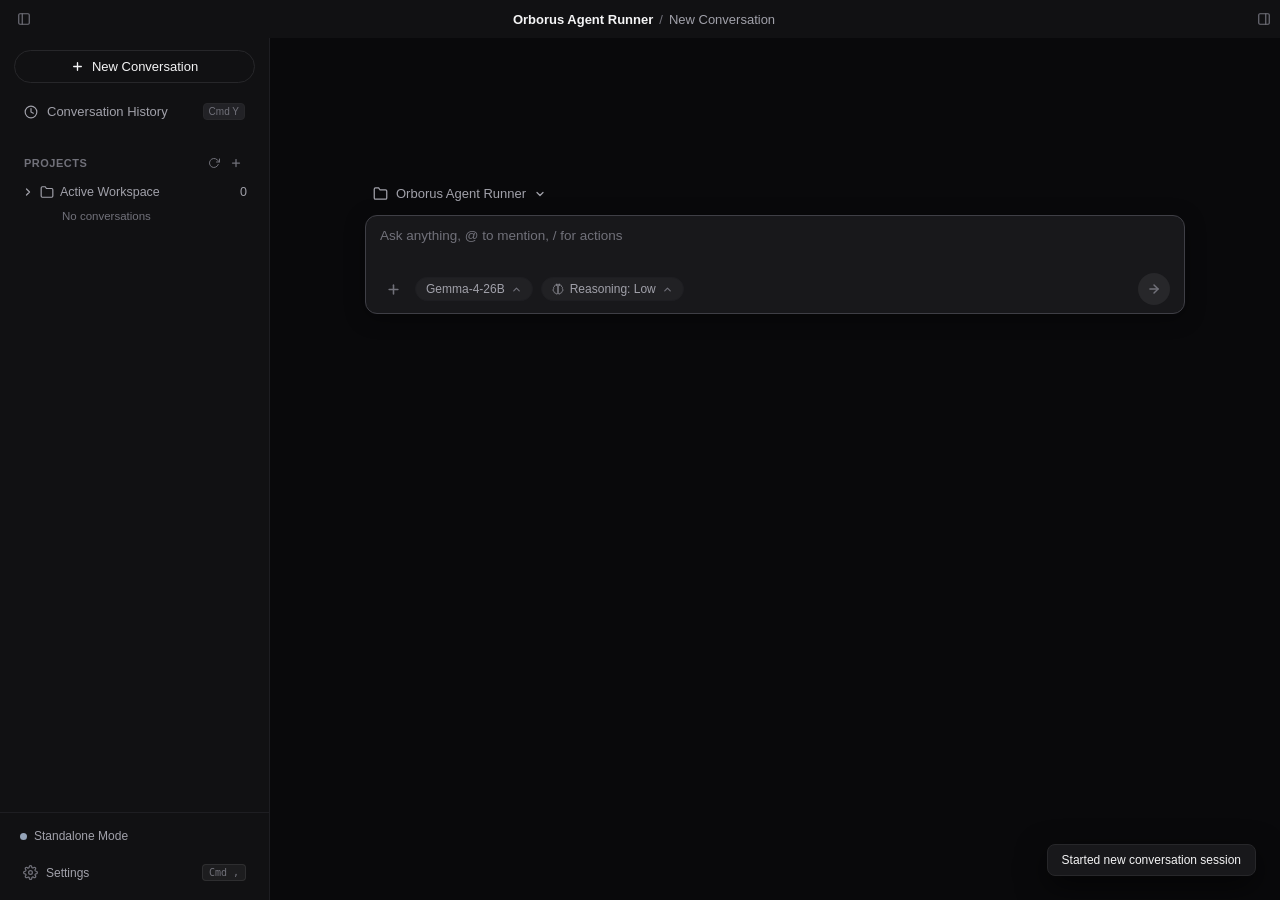
==== commit 56863e70: "Nightly fixes for local ai run" ====
--- a/pkg/ui/index.html
+++ b/pkg/ui/index.html
@@ -30,7 +30,7 @@
   * { box-sizing: border-box; margin: 0; padding: 0; }
 
   ::selection {
-    background: rgba(248, 95, 56, 0.35);
+    background: rgba(255, 255, 255, 0.2);
     color: #ffffff;
   }
   ::-webkit-scrollbar {
@@ -95,7 +95,6 @@
     min-height: 38px;
     width: 100%;
     background: var(--bg-sidebar);
-    border-bottom: 1px solid var(--border-subtle);
     display: flex;
     align-items: center;
     justify-content: space-between;
@@ -130,13 +129,75 @@
     cursor: default;
   }
 
+  .titlebar-right {
+    display: flex;
+    align-items: center;
+    gap: 0;
+    height: 100%;
+    margin-right: -14px;
+    -webkit-app-region: no-drag;
+  }
+
   .titlebar-left button,
   .titlebar-left .traffic-lights,
   .titlebar-left .window-nav-icons,
   .titlebar-center button,
   .titlebar-center a,
+  .titlebar-right button,
+  .win-window-controls,
+  .win-control-btn,
   .no-drag {
     -webkit-app-region: no-drag !important;
+  }
+
+  .titlebar-brand {
+    display: flex;
+    align-items: center;
+    gap: 8px;
+    margin-right: 6px;
+    -webkit-app-region: drag;
+  }
+
+  .shuffle-logo-svg {
+    color: var(--text-secondary);
+    transition: color 0.15s ease;
+  }
+
+  .titlebar-brand:hover .shuffle-logo-svg {
+    color: var(--text-primary);
+  }
+
+  .win-window-controls {
+    display: flex;
+    align-items: center;
+    height: 100%;
+    margin-left: 6px;
+    -webkit-app-region: no-drag;
+  }
+
+  .win-control-btn {
+    display: inline-flex;
+    align-items: center;
+    justify-content: center;
+    width: 44px;
+    height: 38px;
+    background: transparent;
+    border: none;
+    color: var(--text-secondary);
+    cursor: pointer;
+    transition: background 0.1s ease, color 0.1s ease;
+    padding: 0;
+    outline: none;
+  }
+
+  .win-control-btn:hover {
+    background: rgba(255, 255, 255, 0.08);
+    color: var(--text-primary);
+  }
+
+  .win-control-btn.btn-win-close:hover {
+    background: #e81123;
+    color: #ffffff;
   }
 
   .app-body {
@@ -233,12 +294,12 @@
   .window-controls-windows {
     display: none;
     align-items: center;
-    gap: 2px;
+    height: 100%;
     -webkit-app-region: no-drag;
   }
   .win-btn {
-    width: 26px;
-    height: 22px;
+    width: 46px;
+    height: 38px;
     background: transparent;
     border: none;
     color: var(--text-muted);
@@ -246,15 +307,15 @@
     display: flex;
     align-items: center;
     justify-content: center;
-    border-radius: 3px;
-    transition: background 0.15s, color 0.15s;
+    border-radius: 0;
+    transition: background 0.1s, color 0.1s;
   }
   .win-btn:hover {
     background: var(--bg-hover);
     color: var(--text-primary);
   }
   .win-btn-close:hover {
-    background: #ef4444 !important;
+    background: #e81123 !important;
     color: #ffffff !important;
   }
 
@@ -470,7 +531,7 @@
   }
   .conversation-row.active {
     color: #ffffff;
-    background: #242938;
+    background: rgba(255, 255, 255, 0.08);
     font-weight: 500;
   }
   .conversation-row.active::before {
@@ -480,13 +541,14 @@
     top: 4px;
     bottom: 4px;
     width: 2.5px;
-    background: #38bdf8;
+    background: rgba(255, 255, 255, 0.4);
     border-radius: 2px;
   }
-  .conversation-left {
-    display: flex;
-    align-items: center;
-    gap: 6px;
+  .conversation-left,
+  .conversation-row-left {
+    display: flex;
+    align-items: center;
+    gap: 7px;
     overflow: hidden;
     flex: 1;
   }
@@ -494,13 +556,68 @@
     width: 6px;
     height: 6px;
     border-radius: 50%;
-    background: var(--text-muted);
+    background: rgba(255, 255, 255, 0.25);
     flex-shrink: 0;
   }
   .conversation-row.active .conversation-dot {
-    background: #38bdf8;
-    box-shadow: 0 0 6px rgba(56, 189, 248, 0.5);
-  }
+    background: rgba(255, 255, 255, 0.7);
+    box-shadow: none;
+  }
+  .conversation-spinner {
+    width: 9px;
+    height: 9px;
+    border: 1.5px solid rgba(255, 255, 255, 0.2);
+    border-top-color: rgba(255, 255, 255, 0.85);
+    border-radius: 50%;
+    animation: conv-spin 0.8s linear infinite;
+    flex-shrink: 0;
+    display: inline-block;
+  }
+  @keyframes conv-spin {
+    to { transform: rotate(360deg); }
+  }
+  .conversation-running-wrap {
+    display: inline-flex;
+    align-items: center;
+    justify-content: center;
+    width: 16px;
+    height: 16px;
+    border-radius: 4px;
+    cursor: pointer;
+    flex-shrink: 0;
+    background: transparent;
+    border: none;
+    padding: 0;
+    transition: background 0.15s ease;
+  }
+  .conversation-running-wrap:hover {
+    background: rgba(255, 255, 255, 0.1);
+  }
+  .conversation-running-wrap .conversation-spinner {
+    display: inline-block;
+  }
+  .conversation-running-wrap .conversation-abort-btn {
+    display: none;
+    align-items: center;
+    justify-content: center;
+    width: 100%;
+    height: 100%;
+    background: transparent;
+    border: none;
+    padding: 0;
+    cursor: pointer;
+    color: var(--text-secondary);
+  }
+  .conversation-row:hover .conversation-running-wrap .conversation-spinner {
+    display: none;
+  }
+  .conversation-row:hover .conversation-running-wrap .conversation-abort-btn {
+    display: flex;
+  }
+  .conversation-running-wrap .conversation-abort-btn:hover {
+    color: #ffffff;
+  }
+  .conversation-title,
   .conversation-title-text {
     white-space: nowrap;
     overflow: hidden;
@@ -530,32 +647,76 @@
     opacity: 1;
   }
   .conversation-row.pinned .btn-pin-toggle {
-    color: #f85f38;
+    color: rgba(255, 255, 255, 0.7);
   }
   .btn-pin-toggle:hover {
     color: #ffffff;
     background: rgba(255, 255, 255, 0.1);
   }
+  .btn-archive-toggle {
+    background: transparent;
+    border: none;
+    color: var(--text-muted);
+    cursor: pointer;
+    padding: 2px;
+    border-radius: 4px;
+    display: flex;
+    align-items: center;
+    justify-content: center;
+    opacity: 0;
+    transition: all 0.15s ease;
+  }
+  .conversation-row:hover .btn-archive-toggle {
+    opacity: 1;
+  }
+  .btn-archive-toggle:hover {
+    color: #ffffff;
+    background: rgba(255, 255, 255, 0.1);
+  }
+  .sidebar-section-divider {
+    font-size: 10.5px;
+    font-weight: 600;
+    text-transform: uppercase;
+    letter-spacing: 0.5px;
+    color: var(--text-muted);
+    padding: 8px 10px 4px 10px;
+    display: flex;
+    align-items: center;
+    justify-content: space-between;
+  }
 
   /* ---------------- Bottom Left Status Area ---------------- */
   .sidebar-bottom {
-    padding: 12px;
+    padding: 10px 12px;
     border-top: 1px solid var(--border-subtle);
     display: flex;
     flex-direction: column;
-    gap: 8px;
+    gap: 6px;
     background: var(--bg-sidebar);
   }
 
-  /* Auth / Login Status Card */
+  .sidebar-status-item {
+    display: flex;
+    align-items: center;
+    justify-content: space-between;
+    padding: 6px 8px;
+    border-radius: 6px;
+    cursor: pointer;
+    transition: background 0.15s ease;
+  }
+  .sidebar-status-item:hover {
+    background: rgba(255, 255, 255, 0.04);
+  }
+
+  /* Auth / Login Status Card (Legacy fallback) */
   .status-card {
-    background: var(--bg-card);
-    border: 1px solid var(--border);
-    border-radius: 10px;
-    padding: 10px 12px;
+    background: transparent;
+    border: none;
+    border-radius: 6px;
+    padding: 4px 6px;
     display: flex;
     flex-direction: column;
-    gap: 8px;
+    gap: 6px;
     transition: all 0.15s ease;
   }
   .status-card-header {
@@ -569,27 +730,24 @@
     gap: 7px;
   }
   .status-dot {
-    width: 8px;
-    height: 8px;
+    width: 7px;
+    height: 7px;
     border-radius: 50%;
     flex-shrink: 0;
   }
   .status-dot.connected {
     background: var(--green);
-    box-shadow: 0 0 6px rgba(16, 185, 129, 0.4);
   }
   .status-dot.standalone {
-    background: #f85f38;
-    box-shadow: 0 0 6px rgba(248, 95, 56, 0.4);
+    background: #94a3b8;
   }
   .status-dot.disconnected {
     background: var(--amber);
-    box-shadow: 0 0 6px rgba(245, 158, 11, 0.4);
   }
   .status-label {
     font-size: 12px;
-    font-weight: 600;
-    color: var(--text-primary);
+    font-weight: 500;
+    color: var(--text-secondary);
   }
   .status-subtext {
     font-size: 11px;
@@ -705,9 +863,9 @@
     min-height: 0;
     gap: 0;
   }
-  .center-container.chat-mode .project-selector-row {
-    margin-bottom: 6px;
-    flex-shrink: 0;
+  .center-container.chat-mode .project-selector-row,
+  .center-container.has-history .project-selector-row {
+    display: none !important;
   }
   .center-container.chat-mode .execution-stream {
     flex: 1 1 auto;
@@ -951,63 +1109,311 @@
     color: var(--text-secondary);
     cursor: pointer;
     transition: all 0.15s ease;
+    white-space: nowrap;
+    max-width: 260px;
   }
   .model-picker-pill:hover {
     color: var(--text-primary);
     background: rgba(255, 255, 255, 0.08);
     border-color: var(--border-hover);
   }
+  #lbl-active-model-name {
+    display: inline-flex;
+    align-items: center;
+    min-width: 0;
+    overflow: hidden;
+    text-overflow: ellipsis;
+    white-space: nowrap;
+  }
+  #lbl-active-model-name span {
+    overflow: hidden;
+    text-overflow: ellipsis;
+    white-space: nowrap;
+  }
   .model-chevron {
     color: var(--text-muted);
     transition: transform 0.15s ease;
+    flex-shrink: 0;
   }
   .model-dropdown-menu {
     position: absolute;
     bottom: calc(100% + 8px);
+    top: auto;
     left: 0;
-    width: 270px;
+    min-width: 200px;
+    max-width: 280px;
+    width: max-content;
+    max-height: 380px;
+    overflow-y: auto;
+    overflow-x: hidden;
     background: #141822;
     border: 1px solid #283142;
     border-radius: 10px;
     box-shadow: 0 10px 30px rgba(0, 0, 0, 0.55);
-    z-index: 100;
+    z-index: 1000;
     display: none;
     flex-direction: column;
-    padding: 6px 0;
+    padding: 4px 0;
+    transform-origin: bottom left;
+    box-sizing: border-box;
   }
   .model-dropdown-menu.visible {
     display: flex;
   }
+  /* When text field is at the bottom of the screen (chat-mode or docked): strictly grow upwards */
+  .chat-dock-container .model-dropdown-menu,
+  .chat-mode .model-dropdown-menu,
+  .model-dropdown-menu.grow-up {
+    bottom: calc(100% + 8px) !important;
+    top: auto !important;
+    transform-origin: bottom left;
+  }
+  .model-dropdown-menu.grow-down {
+    top: calc(100% + 8px) !important;
+    bottom: auto !important;
+    transform-origin: top left;
+  }
+  .reasoning-dropdown-menu {
+    min-width: 160px;
+    max-width: 200px;
+    left: 0;
+  }
   .model-option-item {
     display: flex;
     flex-direction: column;
-    padding: 8px 12px;
+    padding: 6px 10px;
     cursor: pointer;
-    transition: all 0.15s ease;
-    border-bottom: 1px solid rgba(255, 255, 255, 0.03);
-  }
-  .model-option-item:last-child {
-    border-bottom: none;
+    transition: background 0.12s ease, color 0.12s ease;
+    border-radius: 6px;
+    margin: 1px 4px;
+    color: var(--text-secondary);
+    box-sizing: border-box;
+    max-width: calc(100% - 8px);
+  }
+  .model-option-item.compact {
+    padding: 6px 10px;
   }
   .model-option-item:hover {
-    background: rgba(248, 95, 56, 0.12);
+    background: rgba(255, 255, 255, 0.06);
+    color: var(--text-primary);
+  }
+  .model-option-item.selected {
+    background: rgba(255, 255, 255, 0.08);
+    color: var(--text-primary);
+    font-weight: 500;
+  }
+  .model-option-item.disabled {
+    opacity: 0.5;
+    cursor: pointer;
+  }
+  .model-option-item.disabled:hover {
+    background: rgba(255, 255, 255, 0.04);
+  }
+  .model-category-header {
+    font-size: 10px;
+    font-weight: 600;
+    text-transform: uppercase;
+    letter-spacing: 0.5px;
+    color: var(--text-muted);
+    padding: 8px 10px 4px 10px;
+    user-select: none;
+  }
+  .model-category-header:first-child {
+    padding-top: 4px;
   }
   .model-option-title {
-    font-size: 12.5px;
-    color: #e2e8f0;
+    font-size: 12px;
     font-weight: 500;
     display: flex;
     align-items: center;
     justify-content: space-between;
-  }
-  .model-option-item.selected .model-option-title {
-    color: #f85f38;
-    font-weight: 600;
-  }
-  .model-option-desc {
+    gap: 8px;
+    width: 100%;
+    min-width: 0;
+  }
+  .model-option-label {
+    overflow: hidden;
+    text-overflow: ellipsis;
+    white-space: nowrap;
+    min-width: 0;
+    flex: 1 1 auto;
+  }
+  .model-option-meta {
+    display: flex;
+    align-items: center;
+    gap: 6px;
+    flex-shrink: 0;
+  }
+  .active-check-icon {
+    color: var(--text-primary);
+    flex-shrink: 0;
+  }
+  .model-sublabel {
+    font-size: 10.5px;
+    color: var(--text-muted);
+  }
+  .model-badge {
+    font-size: 10px;
+    font-weight: 500;
+    padding: 1px 5px;
+    border-radius: 4px;
+    background: rgba(255, 255, 255, 0.05);
+    border: 1px solid rgba(255, 255, 255, 0.08);
+    color: var(--text-muted);
+    letter-spacing: 0.2px;
+    white-space: nowrap;
+  }
+  .model-badge.unconfigured {
+    color: #d19a3e;
+    background: rgba(209, 154, 62, 0.08);
+    border-color: rgba(209, 154, 62, 0.22);
+  }
+  .model-badge.ready {
+    color: var(--text-secondary);
+    background: rgba(255, 255, 255, 0.04);
+  }
+
+  /* Subtle Model Configuration Reminder */
+  .model-config-reminder {
+    display: flex;
+    align-items: center;
+    justify-content: space-between;
+    gap: 8px;
+    padding: 6px 4px 8px 4px;
+    margin-bottom: 6px;
+    border-bottom: 1px solid rgba(255, 255, 255, 0.05);
+    font-size: 11.5px;
+    color: var(--text-muted);
+  }
+  .model-config-reminder .reminder-left {
+    display: inline-flex;
+    align-items: center;
+    gap: 6px;
+    min-width: 0;
+    overflow: hidden;
+  }
+  .model-config-reminder .reminder-icon {
+    color: #d19a3e;
+    flex-shrink: 0;
+  }
+  #model-config-reminder-text {
+    overflow: hidden;
+    text-overflow: ellipsis;
+    white-space: nowrap;
+    color: #c9933b;
+    font-weight: 450;
+  }
+  .model-config-reminder .reminder-actions {
+    display: inline-flex;
+    align-items: center;
+    gap: 6px;
+    flex-shrink: 0;
+  }
+  .btn-reminder-action {
+    background: rgba(255, 255, 255, 0.06);
+    border: 1px solid rgba(255, 255, 255, 0.1);
+    color: var(--text-primary);
+    border-radius: 4px;
+    padding: 2px 8px;
+    font-size: 11px;
+    font-weight: 500;
+    cursor: pointer;
+    transition: background 0.15s ease, border-color 0.15s ease;
+  }
+  .btn-reminder-action:hover {
+    background: rgba(255, 255, 255, 0.1);
+    border-color: rgba(255, 255, 255, 0.18);
+  }
+  .btn-reminder-secondary {
+    background: transparent;
+    border: none;
+    color: var(--text-secondary);
+    padding: 2px 6px;
+    font-size: 11px;
+    cursor: pointer;
+    text-decoration: underline;
+    transition: color 0.15s ease;
+  }
+  .btn-reminder-secondary:hover {
+    color: var(--text-primary);
+  }
+
+  /* Unconfigured Active Model Pill */
+  .model-picker-pill.unconfigured {
+    border-color: rgba(209, 154, 62, 0.28);
+  }
+  .pill-warning-badge {
+    font-size: 9.5px;
+    font-weight: 500;
+    color: #d19a3e;
+    background: rgba(209, 154, 62, 0.1);
+    border: 1px solid rgba(209, 154, 62, 0.2);
+    border-radius: 4px;
+    padding: 1px 5px;
+    margin-left: 5px;
+    white-space: nowrap;
+    display: inline-flex;
+    align-items: center;
+    line-height: 1.2;
+  }
+
+  /* Category Header Status Badges in Dropdown */
+  .cat-status-badge {
+    font-size: 9px;
+    font-weight: 500;
+    text-transform: none;
+    letter-spacing: 0;
+    padding: 1px 5px;
+    border-radius: 3px;
+    margin-left: 6px;
+  }
+  .cat-status-badge.unconfigured {
+    color: #d19a3e;
+    background: rgba(209, 154, 62, 0.08);
+  }
+  .cat-status-badge.ready {
+    color: var(--text-muted);
+    background: rgba(255, 255, 255, 0.05);
+  }
+
+  /* Model option items in dropdown */
+  .model-option-label-group {
+    display: flex;
+    flex-direction: column;
+    gap: 1px;
+    min-width: 0;
+    flex: 1 1 auto;
+  }
+  .model-option-subnote {
+    font-size: 10px;
+    color: var(--text-muted);
+    white-space: nowrap;
+    overflow: hidden;
+    text-overflow: ellipsis;
+  }
+  .model-option-item.unconfigured {
+    opacity: 0.9;
+  }
+  .model-option-item.unconfigured:hover {
+    opacity: 1;
+  }
+  .model-dropdown-footer-hint {
+    padding: 6px 10px;
     font-size: 11px;
     color: var(--text-muted);
-    margin-top: 2px;
+    display: flex;
+    justify-content: space-between;
+    align-items: center;
+    border-top: 1px solid rgba(255, 255, 255, 0.06);
+    margin-top: 4px;
+  }
+  .model-dropdown-footer-hint a {
+    color: var(--text-secondary);
+    text-decoration: underline;
+    font-weight: 500;
+  }
+  .model-dropdown-footer-hint a:hover {
+    color: var(--text-primary);
   }
 
   /* Send Button */
@@ -1092,7 +1498,7 @@
   }
   .toolbar-control-badge:hover, .toolbar-control-badge:focus-within,
   .footer-control-badge:hover, .footer-control-badge:focus-within {
-    border-color: rgba(248, 95, 56, 0.5);
+    border-color: rgba(255, 255, 255, 0.2);
     background: rgba(255, 255, 255, 0.07);
     color: var(--text-primary);
   }
@@ -1113,7 +1519,7 @@
   }
   .toolbar-custom-input, .footer-custom-input {
     background: rgba(255, 255, 255, 0.05);
-    border: 1px solid rgba(248, 95, 56, 0.5);
+    border: 1px solid rgba(255, 255, 255, 0.15);
     border-radius: 6px;
     padding: 3px 8px;
     font-size: 11.5px;
@@ -1126,8 +1532,8 @@
     transition: all 0.15s ease;
   }
   .toolbar-custom-input:focus, .footer-custom-input:focus {
-    border-color: var(--shuffle-orange);
-    box-shadow: 0 0 0 2px rgba(248, 95, 56, 0.2);
+    border-color: rgba(255, 255, 255, 0.3);
+    box-shadow: 0 0 0 2px rgba(255, 255, 255, 0.08);
   }
   .footer-dropdown-btn {
     display: inline-flex;
@@ -1284,42 +1690,222 @@
   }
 
   /* Activity Breakdown Steps & Chat Mode Elements */
-  .user-prompt-card {
-    background: #161a23;
-    border: 1px solid #283142;
-    border-radius: 12px;
-    padding: 14px 18px;
-    color: #f1f5f9;
+  .user-turn-row {
+    display: flex;
+    justify-content: flex-start;
+    margin-bottom: 6px;
+    width: 100%;
+    box-sizing: border-box;
+  }
+  .user-turn-row.sticky-turn-command {
+    position: sticky;
+    top: 0;
+    z-index: 15;
+    background: var(--bg-app);
+    padding: 6px 0 8px 0;
+    margin-bottom: 6px;
+  }
+  .user-command-box {
+    width: 100%;
+    box-sizing: border-box;
+    background: rgba(255, 255, 255, 0.03);
+    border: 1px solid rgba(255, 255, 255, 0.06);
+    border-radius: 8px;
+    padding: 10px 14px;
+    display: flex;
+    flex-direction: column;
+    gap: 8px;
+    transition: border-color 0.15s ease;
+  }
+  .user-command-box:hover {
+    border-color: rgba(255, 255, 255, 0.1);
+  }
+  .user-command-main {
+    display: flex;
+    align-items: flex-start;
+    justify-content: space-between;
+    gap: 10px;
+    width: 100%;
+  }
+  .user-command-text {
+    flex: 1;
+    min-width: 0;
+    color: #f4f4f5;
     font-size: 13.5px;
+    font-weight: 500;
     line-height: 1.5;
     white-space: pre-wrap;
     word-break: break-word;
-    margin-bottom: 8px;
-    box-shadow: 0 2px 10px rgba(0, 0, 0, 0.25);
+    display: -webkit-box;
+    -webkit-line-clamp: 3;
+    -webkit-box-orient: vertical;
+    overflow: hidden;
+    user-select: text;
+  }
+  .user-command-text.expanded {
+    display: block;
+    -webkit-line-clamp: unset;
+    overflow: visible;
+  }
+  .btn-command-expand {
+    display: none;
+    background: transparent;
+    border: none;
+    color: var(--text-muted);
+    cursor: pointer;
+    padding: 2px 4px;
+    border-radius: 4px;
+    flex-shrink: 0;
+    transition: color 0.15s ease;
+  }
+  .btn-command-expand:hover {
+    color: var(--text-primary);
+  }
+  .btn-command-expand.expanded .cmd-expand-icon {
+    transform: rotate(180deg);
+  }
+  .cmd-expand-icon {
+    transition: transform 0.2s ease;
+    display: block;
+  }
+  .user-command-meta-bar {
+    display: flex;
+    align-items: center;
+    justify-content: space-between;
+    padding-top: 6px;
+    border-top: 1px solid rgba(255, 255, 255, 0.05);
+    font-size: 12px;
+    color: var(--text-muted);
+    flex-wrap: wrap;
+    gap: 8px;
+  }
+  .user-command-meta-left {
+    display: flex;
+    align-items: center;
+    gap: 8px;
+    flex: 1;
+    min-width: 0;
+  }
+  .cmd-meta-status {
+    color: var(--text-secondary);
+    font-weight: 500;
+    white-space: nowrap;
+  }
+  .cmd-meta-phase {
+    color: var(--text-muted);
+    font-size: 11.5px;
+    background: rgba(255, 255, 255, 0.04);
+    padding: 1px 7px;
+    border-radius: 4px;
+    border: 1px solid rgba(255, 255, 255, 0.05);
+    white-space: nowrap;
+    overflow: hidden;
+    text-overflow: ellipsis;
+    max-width: 340px;
+  }
+  .cmd-meta-dur {
+    font-family: ui-monospace, Menlo, Monaco, Consolas, monospace;
+    font-size: 11px;
+    color: var(--text-muted);
+  }
+  .btn-command-stop {
+    background: rgba(255, 255, 255, 0.06);
+    border: 1px solid rgba(255, 255, 255, 0.1);
+    color: var(--text-primary);
+    border-radius: 5px;
+    padding: 2px 10px;
+    font-size: 11.5px;
+    font-weight: 500;
+    cursor: pointer;
+    transition: all 0.15s ease;
+  }
+  .btn-command-stop:hover {
+    background: rgba(255, 255, 255, 0.12);
+    border-color: rgba(255, 255, 255, 0.2);
+  }
+
+  /* Deprecated bubble / card fallback retained for safety */
+  .user-turn-bubble {
+    color: #f4f4f5;
+    font-size: 14px;
+    font-weight: 500;
+    line-height: 1.55;
+    padding: 8px 12px;
+    background: rgba(255, 255, 255, 0.04);
+    border: 1px solid rgba(255, 255, 255, 0.06);
+    border-radius: 8px;
+    width: 100%;
+    word-break: break-word;
+    white-space: pre-wrap;
+  }
+  .user-prompt-card {
+    background: rgba(255, 255, 255, 0.04);
+    border: 1px solid rgba(255, 255, 255, 0.06);
+    border-radius: 8px;
+    padding: 8px 12px;
+    color: #f4f4f5;
+    font-size: 14px;
+    font-weight: 500;
+    line-height: 1.55;
+    white-space: pre-wrap;
+    word-break: break-word;
+    margin-bottom: 6px;
+    box-shadow: none;
+  }
+  .running-turn-indicator {
+    display: none !important; /* Replaced by sticky command meta bar at top */
+  }
+  .running-indicator-left {
+    display: flex;
+    align-items: center;
+    gap: 8px;
+  }
+  .running-indicator-dur {
+    font-size: 11px;
+    font-family: ui-monospace, monospace;
+    color: var(--text-muted);
+    margin-left: 4px;
+  }
+  .assistant-turn-content {
+    display: flex;
+    flex-direction: column;
+    gap: 10px;
+    padding: 4px 0 16px 0;
+    border-bottom: 1px solid rgba(255, 255, 255, 0.05);
+    margin-bottom: 12px;
+  }
+  .assistant-turn-content:last-child {
+    border-bottom: none;
+    margin-bottom: 0;
+  }
+  .assistant-markdown-stream {
+    width: 100%;
+    color: #e2e8f0;
   }
 
   .activity-summary-banner {
     display: flex;
     align-items: center;
     justify-content: space-between;
-    padding: 4px 6px;
+    padding: 4px 0;
     font-size: 12.5px;
-    color: #64748b;
+    color: var(--text-muted);
     cursor: pointer;
     user-select: none;
-    border-radius: 6px;
-    transition: color 0.15s ease, background 0.15s ease;
-    margin-bottom: 4px;
+    background: transparent;
+    transition: color 0.15s ease;
+    margin-bottom: 2px;
   }
   .activity-summary-banner:hover {
-    color: #94a3b8;
-    background: rgba(255, 255, 255, 0.03);
+    color: var(--text-secondary);
+    background: transparent;
   }
   .activity-summary-chevron {
-    color: #64748b;
+    color: var(--text-muted);
     transition: transform 0.2s ease;
     display: flex;
     align-items: center;
+    opacity: 0.7;
   }
   .activity-summary-banner.collapsed .activity-summary-chevron {
     transform: rotate(-90deg);
@@ -1328,7 +1914,7 @@
   .activity-steps-container {
     display: flex;
     flex-direction: column;
-    gap: 4px;
+    gap: 2px;
     transition: all 0.2s ease;
   }
   .activity-steps-container.collapsed {
@@ -1337,34 +1923,29 @@
 
   .activity-step-row {
     background: transparent;
-    border: 1px solid transparent;
-    border-radius: 6px;
-    overflow: hidden;
-    transition: background 0.15s ease, border-color 0.15s ease;
-  }
-  .activity-step-row:hover {
-    background: rgba(255, 255, 255, 0.03);
-    border-color: rgba(255, 255, 255, 0.06);
+    border: none;
+    margin: 2px 0;
+    transition: opacity 0.15s ease;
   }
   .activity-step-header {
     display: flex;
     align-items: center;
     justify-content: space-between;
-    padding: 6px 8px;
+    padding: 4px 0;
     cursor: pointer;
     user-select: none;
     font-size: 13px;
-    color: #94a3b8;
+    color: var(--text-muted);
     background: transparent;
     transition: color 0.15s ease;
   }
   .activity-step-header:hover {
-    color: #f8fafc;
+    color: var(--text-secondary);
   }
   .activity-step-left {
     display: flex;
     align-items: center;
-    gap: 8px;
+    gap: 6px;
     overflow: hidden;
     flex: 1;
     min-width: 0;
@@ -1378,32 +1959,33 @@
     text-overflow: ellipsis;
     display: flex;
     align-items: center;
-    gap: 2px;
+    gap: 4px;
+    font-weight: 400;
   }
   .activity-step-chevron {
-    color: #64748b;
+    color: var(--text-muted);
     display: flex;
     align-items: center;
     transition: transform 0.2s ease;
     flex-shrink: 0;
     margin-left: 8px;
+    opacity: 0.7;
   }
   .activity-step-row.expanded .activity-step-chevron {
-    transform: rotate(90deg);
+    transform: rotate(180deg);
   }
   .activity-step-content {
     display: none;
-    padding: 10px 14px;
-    background: #090c14;
-    border-top: 1px solid #1c2230;
+    padding: 4px 0 8px 12px;
+    background: transparent;
+    border: none;
     font-family: ui-monospace, SFMono-Regular, Menlo, Monaco, Consolas, monospace;
     font-size: 12px;
     line-height: 1.5;
-    color: #cbd5e1;
+    color: var(--text-muted);
     overflow-x: auto;
     white-space: pre-wrap;
     max-height: 320px;
-    border-radius: 0 0 6px 6px;
   }
   .activity-step-row.expanded .activity-step-content {
     display: block;
@@ -1412,37 +1994,77 @@
     display: flex;
     align-items: center;
     gap: 8px;
-    padding: 8px 14px;
+    padding: 6px 0 8px 12px;
     font-size: 12px;
-    color: #38bdf8;
-    background: rgba(56, 189, 248, 0.08);
-    border-top: 1px solid rgba(56, 189, 248, 0.15);
-  }
-
-  /* File Analysis Code Tag Badge Matching Screenshot: "Analyzed </> index.html #L3170-3200" */
+    color: var(--text-muted);
+    background: transparent;
+    border: none;
+  }
+
+  /* File Analysis Code Tag Badge */
   .badge-code-tag {
     display: inline-flex;
     align-items: center;
     justify-content: center;
-    background: rgba(248, 95, 56, 0.15);
-    color: #f85f38;
+    background: rgba(255, 255, 255, 0.06);
+    color: var(--text-secondary);
     font-family: ui-monospace, SFMono-Regular, Menlo, Monaco, Consolas, monospace;
     font-size: 11px;
-    font-weight: 600;
+    font-weight: 500;
     padding: 1px 5px;
     border-radius: 4px;
     margin: 0 4px;
-    border: 1px solid rgba(248, 95, 56, 0.25);
+    border: 1px solid rgba(255, 255, 255, 0.08);
   }
   .step-filepath {
-    color: #f1f5f9;
+    color: var(--text-primary);
     font-weight: 500;
   }
   .step-line-range {
-    color: #64748b;
+    color: var(--text-muted);
     font-family: ui-monospace, SFMono-Regular, Menlo, Monaco, Consolas, monospace;
     font-size: 11.5px;
     margin-left: 4px;
+  }
+
+  /* Cancellation Step Dropdown */
+  .cancellation-step {
+    margin-top: 4px;
+  }
+  .cancellation-step .activity-step-header {
+    color: var(--text-muted);
+  }
+  .cancellation-step .activity-step-header:hover {
+    color: var(--text-secondary);
+  }
+  .cancellation-content {
+    padding: 6px 0 10px 12px;
+    background: transparent;
+    border: none;
+  }
+  .cancellation-actions {
+    display: flex;
+    align-items: center;
+    gap: 8px;
+  }
+  .btn-clean-retry {
+    display: inline-flex;
+    align-items: center;
+    justify-content: center;
+    padding: 4px 12px;
+    background: rgba(255, 255, 255, 0.05);
+    color: var(--text-secondary);
+    border: 1px solid rgba(255, 255, 255, 0.08);
+    border-radius: 6px;
+    font-size: 12px;
+    font-weight: 500;
+    cursor: pointer;
+    transition: all 0.15s ease;
+  }
+  .btn-clean-retry:hover {
+    background: rgba(255, 255, 255, 0.09);
+    color: var(--text-primary);
+    border-color: rgba(255, 255, 255, 0.14);
   }
 
   /* Running Tasks Panel (Matching Screenshot Bottom Drawer) */
@@ -1592,13 +2214,13 @@
   }
 
   .exec-card {
-    background: var(--bg-card);
-    border: 1px solid var(--border);
-    border-radius: 12px;
-    overflow: hidden;
+    background: transparent;
+    border: none;
+    border-radius: 0;
+    overflow: visible;
   }
   .exec-card.exec-card-error {
-    border-color: var(--border);
+    border: none;
     box-shadow: none;
   }
 
@@ -1607,13 +2229,16 @@
     display: flex;
     flex-direction: column;
     gap: 6px;
-    padding: 2px 0;
+    padding: 6px 0 10px 12px;
+    background: transparent;
+    border: none;
+    margin-top: 4px;
   }
   .compact-error-message {
-    color: #f87171;
+    color: var(--text-muted);
     font-size: 12px;
-    line-height: 1.45;
-    font-family: ui-monospace, Menlo, Monaco, Consolas, monospace;
+    line-height: 1.5;
+    font-family: inherit;
     white-space: pre-wrap;
     word-break: break-word;
   }
@@ -1621,76 +2246,782 @@
     display: flex;
     align-items: center;
     gap: 6px;
-    margin-top: 3px;
+    margin-top: 4px;
   }
   .btn-error-cta {
     display: inline-flex;
     align-items: center;
     justify-content: center;
-    padding: 3px 10px;
-    background: #f85f38;
+    padding: 4px 12px;
+    background: rgba(255, 255, 255, 0.06);
+    color: var(--text-primary);
+    border: 1px solid rgba(255, 255, 255, 0.1);
+    border-radius: 6px;
+    font-size: 12px;
+    font-weight: 500;
+    cursor: pointer;
+    transition: all 0.15s ease;
+    user-select: none;
+  }
+  .btn-error-cta:hover {
+    background: rgba(255, 255, 255, 0.12);
+  }
+  .btn-error-cta:active {
+    transform: scale(0.98);
+  }
+  .btn-error-secondary {
+    display: inline-flex;
+    align-items: center;
+    justify-content: center;
+    padding: 4px 10px;
+    background: transparent;
+    color: var(--text-secondary);
+    border: 1px solid rgba(255, 255, 255, 0.08);
+    border-radius: 6px;
+    font-size: 12px;
+    font-weight: 400;
+    cursor: pointer;
+    transition: all 0.15s ease;
+  }
+  .btn-error-secondary:hover {
+    background: rgba(255, 255, 255, 0.06);
+    color: var(--text-primary);
+  }
+  .exec-header {
+    display: none;
+  }
+  .exec-prompt {
+    color: #f1f5f9;
+    font-family: ui-monospace, Menlo, monospace;
+    font-size: 12.5px;
+  }
+  .exec-body {
+    padding: 0;
+    color: #e2e8f0;
+    overflow-x: auto;
+    max-height: 700px;
+    user-select: text;
+    -webkit-user-select: text;
+  }
+
+  /* Markdown & Rich Output Typography */
+  .markdown-rendered-body {
+    font-family: -apple-system, BlinkMacSystemFont, "Segoe UI", Roboto, "Helvetica Neue", Arial, sans-serif;
+    font-size: 13.5px;
+    line-height: 1.6;
+    color: #e2e8f0;
+    word-break: break-word;
+  }
+  .markdown-rendered-body .md-p {
+    margin: 0 0 10px 0;
+  }
+  .markdown-rendered-body .md-p:last-child {
+    margin-bottom: 0;
+  }
+  .markdown-rendered-body .md-h1 {
+    font-size: 16px;
+    font-weight: 700;
+    color: #f8fafc;
+    margin: 14px 0 6px 0;
+    padding-bottom: 4px;
+    border-bottom: 1px solid rgba(255, 255, 255, 0.08);
+  }
+  .markdown-rendered-body .md-h2 {
+    font-size: 14.5px;
+    font-weight: 600;
+    color: #f8fafc;
+    margin: 12px 0 6px 0;
+  }
+  .markdown-rendered-body .md-h3 {
+    font-size: 13.5px;
+    font-weight: 600;
+    color: #f1f5f9;
+    margin: 10px 0 4px 0;
+  }
+  .markdown-rendered-body .md-inline-code {
+    font-family: ui-monospace, SFMono-Regular, Menlo, Monaco, Consolas, monospace;
+    background: rgba(255, 255, 255, 0.06);
+    border: 1px solid rgba(255, 255, 255, 0.08);
+    color: #e2e8f0;
+    font-size: 11.5px;
+    padding: 2px 6px;
+    border-radius: 4px;
+    word-break: break-all;
+  }
+  .markdown-rendered-body .md-cmd-pill {
+    font-family: ui-monospace, SFMono-Regular, Menlo, Monaco, Consolas, monospace;
+    background: #111216;
+    border: 1px solid rgba(255, 255, 255, 0.1);
+    color: #e2e8f0;
+    font-size: 11.5px;
+    padding: 2px 7px;
+    border-radius: 4px;
+    display: inline-flex;
+    align-items: center;
+    gap: 5px;
+    cursor: pointer;
+    transition: all 0.15s ease;
+    user-select: text;
+  }
+  .markdown-rendered-body .md-cmd-pill:hover {
+    background: #171922;
+    border-color: rgba(255, 255, 255, 0.2);
+  }
+  .markdown-rendered-body .md-cmd-prefix {
+    color: #64748b;
+    font-weight: 600;
+    user-select: none;
+  }
+  .markdown-rendered-body .md-cmd-name {
+    color: #f1f5f9;
+  }
+  .markdown-rendered-body .md-file-pill {
+    font-family: ui-monospace, SFMono-Regular, Menlo, Monaco, Consolas, monospace;
+    background: rgba(255, 255, 255, 0.04);
+    border: 1px solid rgba(255, 255, 255, 0.09);
+    color: #cbd5e1;
+    font-size: 11.5px;
+    padding: 1px 7px 1px 4px;
+    border-radius: 4px;
+    display: inline-flex;
+    align-items: center;
+    gap: 6px;
+    cursor: pointer;
+    transition: all 0.15s ease;
+    margin: 1px 2px;
+    vertical-align: middle;
+    text-decoration: none;
+  }
+  .markdown-rendered-body .md-file-pill:hover {
+    background: rgba(255, 255, 255, 0.08);
+    border-color: rgba(255, 255, 255, 0.22);
     color: #ffffff;
+  }
+  .markdown-rendered-body .md-file-pill:hover .md-file-name {
+    text-decoration: underline;
+    text-decoration-color: rgba(255, 255, 255, 0.4);
+  }
+  .markdown-rendered-body .md-file-tag {
+    font-size: 10px;
+    font-weight: 700;
+    padding: 1px 4px;
+    border-radius: 3px;
+    line-height: 1.2;
+    text-transform: lowercase;
+  }
+  .tag-js, .tag-go, .tag-css, .tag-ts, .tag-py, .tag-sh, .tag-json, .tag-md {
+    background: rgba(255, 255, 255, 0.06);
+    color: #94a3b8;
+    border: 1px solid rgba(255, 255, 255, 0.1);
+  }
+  .tag-html, .tag-code {
+    background: rgba(249, 115, 22, 0.12);
+    color: #fb923c;
+    border: 1px solid rgba(249, 115, 22, 0.25);
+  }
+  .tag-img {
+    background: rgba(255, 255, 255, 0.06);
+    color: #cbd5e1;
+    border: 1px solid rgba(255, 255, 255, 0.1);
+  }
+
+  .markdown-rendered-body .code-block-box {
+    background: #090c14;
+    border: 1px solid #232938;
+    border-radius: 8px;
+    margin: 10px 0;
+    overflow: hidden;
+  }
+  .markdown-rendered-body .code-block-bar {
+    display: flex;
+    justify-content: space-between;
+    align-items: center;
+    background: #111520;
+    padding: 5px 12px;
+    border-bottom: 1px solid #1c2230;
+    font-size: 11px;
+    color: #94a3b8;
+    font-family: ui-monospace, SFMono-Regular, Menlo, Monaco, monospace;
+    text-transform: uppercase;
+    font-weight: 500;
+  }
+  .markdown-rendered-body .btn-copy-code {
+    display: inline-flex;
+    align-items: center;
+    gap: 4px;
+    background: rgba(255, 255, 255, 0.05);
+    border: 1px solid rgba(255, 255, 255, 0.1);
+    color: #cbd5e1;
+    font-size: 11px;
+    padding: 2px 7px;
+    border-radius: 4px;
+    cursor: pointer;
+    transition: all 0.15s ease;
+  }
+  .markdown-rendered-body .btn-copy-code:hover {
+    background: rgba(255, 255, 255, 0.12);
+    color: #ffffff;
+    border-color: rgba(255, 255, 255, 0.2);
+  }
+  .markdown-rendered-body .code-block-pre {
+    margin: 0;
+    padding: 10px 14px;
+    overflow-x: auto;
+    font-family: ui-monospace, SFMono-Regular, Menlo, Monaco, Consolas, monospace;
+    font-size: 12px;
+    line-height: 1.5;
+    color: #f1f5f9;
+  }
+  .markdown-rendered-body .md-ul,
+  .markdown-rendered-body .md-ol {
+    margin: 4px 0 10px 20px;
+    padding: 0;
+  }
+  .markdown-rendered-body .md-li,
+  .markdown-rendered-body .md-oli {
+    margin-bottom: 4px;
+    color: #cbd5e1;
+  }
+  .markdown-rendered-body .md-blockquote {
+    border-left: 3px solid rgba(255, 255, 255, 0.18);
+    margin: 8px 0;
+    padding: 6px 12px;
+    color: #94a3b8;
+    background: rgba(255, 255, 255, 0.02);
+    border-radius: 0 4px 4px 0;
+  }
+  .markdown-rendered-body .md-hr,
+  .markdown-rendered-body .md-split-line {
     border: none;
-    border-radius: 5px;
+    border-top: 1px solid rgba(255, 255, 255, 0.08);
+    margin: 18px 0 16px 0;
+  }
+
+  .markdown-rendered-body .md-inline-image-card {
+    display: inline-flex;
+    flex-direction: column;
+    border: 1px solid #1c2230;
+    border-radius: 6px;
+    overflow: hidden;
+    background: #090c14;
+    cursor: pointer;
+    margin: 8px 0;
+    max-width: 320px;
+    transition: all 0.15s ease;
+  }
+  .markdown-rendered-body .md-inline-image-card:hover {
+    border-color: rgba(255, 255, 255, 0.25);
+    transform: translateY(-1px);
+  }
+  .markdown-rendered-body .md-inline-image-card img {
+    max-width: 100%;
+    max-height: 200px;
+    object-fit: cover;
+    display: block;
+  }
+  .markdown-rendered-body .md-image-caption {
+    font-size: 11px;
+    color: #94a3b8;
+    padding: 5px 8px;
+    font-family: ui-monospace, monospace;
+    white-space: nowrap;
+    overflow: hidden;
+    text-overflow: ellipsis;
+  }
+
+  /* Bottom Changed Files Overview Bar matching screenshot */
+  .turn-changes-footer {
+    display: flex;
+    justify-content: space-between;
+    align-items: center;
+    padding: 10px 0 4px 0;
+    background: transparent;
+    border-top: 1px solid rgba(255, 255, 255, 0.07);
+    border-radius: 0;
+    font-size: 12px;
+    cursor: pointer;
+    user-select: none;
+    margin-top: 8px;
+  }
+  .turn-changes-footer:hover {
+    background: transparent;
+    opacity: 0.9;
+  }
+  .turn-changes-left {
+    display: flex;
+    align-items: center;
+    gap: 8px;
+    color: #94a3b8;
+    font-family: ui-monospace, SFMono-Regular, Menlo, Monaco, Consolas, monospace;
+  }
+  .turn-changes-count {
+    font-weight: 500;
+    color: #cbd5e1;
+  }
+  .turn-changes-add {
+    color: #4ade80;
+    font-weight: 600;
+  }
+  .turn-changes-del {
+    color: #f87171;
+    font-weight: 600;
+  }
+  .turn-changes-chevron {
+    color: #64748b;
+    margin-left: 2px;
+  }
+  .btn-review-changes {
+    display: inline-flex;
+    align-items: center;
+    gap: 6px;
+    padding: 4px 10px;
+    background: rgba(255, 255, 255, 0.06);
+    border: 1px solid rgba(255, 255, 255, 0.12);
+    border-radius: 6px;
+    color: #f1f5f9;
     font-size: 11.5px;
     font-weight: 500;
     cursor: pointer;
-    transition: background 0.15s ease;
+    transition: all 0.15s ease;
+  }
+  .btn-review-changes:hover {
+    background: rgba(255, 255, 255, 0.12);
+    border-color: rgba(255, 255, 255, 0.22);
+    color: #ffffff;
+  }
+
+  /* Right Preview Sidebar & Inspector Drawer */
+  .preview-sidebar {
+    width: 440px;
+    min-width: 320px;
+    max-width: 50vw;
+    height: 100%;
+    background: var(--bg-sidebar);
+    border-left: 1px solid var(--border-subtle);
+    display: flex;
+    flex-direction: column;
+    z-index: 40;
+    animation: slideInRight 0.2s cubic-bezier(0.16, 1, 0.3, 1);
+    overflow: hidden;
+    position: relative;
+    transition: width 0.2s cubic-bezier(0.16, 1, 0.3, 1);
+  }
+  .preview-sidebar.expanded {
+    width: 720px;
+    max-width: 65vw;
+  }
+  @keyframes slideInRight {
+    from { transform: translateX(30px); opacity: 0; }
+    to { transform: translateX(0); opacity: 1; }
+  }
+  .preview-sidebar-header {
+    height: 44px;
+    min-height: 44px;
+    padding: 0 12px;
+    border-bottom: 1px solid var(--border-subtle);
+    display: flex;
+    justify-content: space-between;
+    align-items: center;
+    background: rgba(0, 0, 0, 0.15);
     user-select: none;
   }
-  .btn-error-cta:hover {
-    background: #e04f29;
-  }
-  .btn-error-cta:active {
-    transform: scale(0.98);
-  }
-  .btn-error-secondary {
+  .rs-tab-group {
+    display: flex;
+    align-items: center;
+    gap: 3px;
+  }
+  .rs-tab-btn {
     display: inline-flex;
     align-items: center;
     justify-content: center;
-    padding: 3px 9px;
+    width: 28px;
+    height: 28px;
+    border-radius: 6px;
+    background: transparent;
+    border: 1px solid transparent;
+    color: #71717a;
+    cursor: pointer;
+    transition: all 0.12s ease;
+  }
+  .rs-tab-btn:hover {
     background: rgba(255, 255, 255, 0.05);
-    color: var(--text-secondary);
-    border: 1px solid var(--border);
-    border-radius: 5px;
+    color: #e4e4e7;
+  }
+  .rs-tab-btn.active {
+    background: rgba(255, 255, 255, 0.08);
+    border-color: rgba(255, 255, 255, 0.14);
+    color: #ffffff;
+  }
+  .rs-header-center {
+    display: flex;
+    align-items: center;
+    gap: 6px;
+    min-width: 0;
+    overflow: hidden;
+  }
+  .rs-header-actions {
+    display: flex;
+    align-items: center;
+    gap: 4px;
+  }
+  .preview-header-left {
+    display: flex;
+    align-items: center;
+    gap: 8px;
+    min-width: 0;
+    overflow: hidden;
+  }
+  .preview-file-icon {
+    display: flex;
+    align-items: center;
+    color: #fde047;
+    flex-shrink: 0;
+  }
+  .preview-title {
+    font-size: 12.5px;
+    font-weight: 600;
+    color: #f1f5f9;
+    white-space: nowrap;
+    overflow: hidden;
+    text-overflow: ellipsis;
+    font-family: ui-monospace, SFMono-Regular, Menlo, Monaco, Consolas, monospace;
+  }
+  .preview-badge {
+    font-size: 10.5px;
+    padding: 2px 6px;
+    border-radius: 4px;
+    background: rgba(255, 255, 255, 0.08);
+    color: #94a3b8;
+    white-space: nowrap;
+    font-family: ui-monospace, monospace;
+  }
+  .preview-header-actions {
+    display: flex;
+    align-items: center;
+    gap: 6px;
+  }
+
+  /* Right Sidebar Panels */
+  .rs-panel {
+    display: none;
+    flex: 1;
+    flex-direction: column;
+    overflow-y: auto;
+    background: var(--bg-sidebar);
+  }
+  .rs-panel.active {
+    display: flex;
+  }
+
+  /* Overview Collapsible Sections */
+  .rs-section {
+    border-bottom: 1px solid rgba(255, 255, 255, 0.035);
+  }
+  .rs-section-header {
+    display: flex;
+    justify-content: space-between;
+    align-items: center;
+    padding: 9px 16px;
+    cursor: pointer;
+    user-select: none;
+    transition: background 0.12s ease;
+  }
+  .rs-section-header:hover {
+    background: rgba(255, 255, 255, 0.025);
+  }
+  .rs-sec-header-left {
+    display: flex;
+    align-items: center;
+    gap: 8px;
+    min-width: 0;
+  }
+  .rs-sec-title {
+    font-size: 12px;
+    font-weight: 500;
+    color: #a1a1aa;
+  }
+  .rs-sec-count {
+    font-size: 11px;
+    font-family: ui-monospace, SFMono-Regular, Menlo, monospace;
+    color: #71717a;
+    min-width: 10px;
+  }
+  .rs-sec-chevron {
+    color: #71717a;
+    transition: transform 0.15s cubic-bezier(0.16, 1, 0.3, 1);
+  }
+  .rs-section.expanded .rs-sec-chevron {
+    transform: rotate(0deg);
+  }
+  .rs-section:not(.expanded) .rs-sec-chevron {
+    transform: rotate(-90deg);
+  }
+  .rs-filter-pill {
+    display: inline-flex;
+    align-items: center;
+    gap: 4px;
+    background: rgba(255, 255, 255, 0.06);
+    border: 1px solid rgba(255, 255, 255, 0.1);
+    border-radius: 4px;
+    padding: 1px 6px;
+    font-size: 10.5px;
+    color: #cbd5e1;
+    cursor: pointer;
+    margin-left: 2px;
+  }
+  .rs-section:not(.expanded) .rs-section-body {
+    display: none !important;
+  }
+  .rs-files-list {
+    display: flex;
+    flex-direction: column;
+    padding: 2px 0 4px 0;
+  }
+  .rs-file-item {
+    display: flex;
+    align-items: center;
+    justify-content: space-between;
+    padding: 5px 16px 5px 22px;
+    cursor: pointer;
+    font-size: 12px;
+    font-family: ui-monospace, SFMono-Regular, Menlo, Monaco, Consolas, monospace;
+    color: #e4e4e7;
+    transition: background 0.12s ease;
+  }
+  .rs-file-item:hover {
+    background: rgba(255, 255, 255, 0.045);
+    color: #ffffff;
+  }
+  .rs-file-left {
+    display: flex;
+    align-items: center;
+    gap: 8px;
+    min-width: 0;
+    overflow: hidden;
+  }
+  .rs-file-icon {
+    display: inline-flex;
+    align-items: center;
+    flex-shrink: 0;
+  }
+  .rs-file-name {
+    overflow: hidden;
+    text-overflow: ellipsis;
+    white-space: nowrap;
+    font-weight: 400;
+  }
+  .rs-file-dir {
+    font-size: 11px;
+    color: #71717a;
+    margin-left: 8px;
+    flex-shrink: 0;
+  }
+  .rs-see-all-btn {
+    background: none;
+    border: none;
+    color: #71717a;
     font-size: 11.5px;
-    font-weight: 500;
+    padding: 6px 16px 8px 22px;
     cursor: pointer;
-    transition: background 0.15s ease, color 0.15s ease, border-color 0.15s ease;
+    text-align: left;
+    font-family: inherit;
+    transition: color 0.12s ease;
+  }
+  .rs-see-all-btn:hover {
+    color: #cbd5e1;
+    text-decoration: underline;
+  }
+  .rs-item-row {
+    display: flex;
+    align-items: center;
+    justify-content: space-between;
+    padding: 6px 16px 6px 22px;
+    cursor: pointer;
+    font-size: 12px;
+    color: #e4e4e7;
+    transition: background 0.12s ease;
+  }
+  .rs-item-row:hover {
+    background: rgba(255, 255, 255, 0.045);
+    color: #ffffff;
+  }
+  .rs-item-icon {
+    color: #71717a;
+    flex-shrink: 0;
+    margin-right: 8px;
+  }
+  .rs-item-name {
+    flex: 1;
+    overflow: hidden;
+    text-overflow: ellipsis;
+    white-space: nowrap;
+  }
+  .rs-item-meta {
+    font-size: 11px;
+    color: #71717a;
+    font-family: ui-monospace, monospace;
+    margin-left: 8px;
+    flex-shrink: 0;
+  }
+  .rs-empty-hint {
+    padding: 6px 16px 10px 24px;
+    font-size: 11px;
+    color: #71717a;
+    font-style: italic;
+  }
+  .rs-terminal-container {
+    display: flex;
+    flex-direction: column;
+    height: 100%;
+    background: #090c14;
+  }
+  .rs-terminal-bar {
+    display: flex;
+    justify-content: space-between;
+    align-items: center;
+    padding: 8px 14px;
+    border-bottom: 1px solid #1c2230;
+    font-size: 11.5px;
+    color: #94a3b8;
+    font-family: ui-monospace, monospace;
+  }
+  .rs-terminal-output {
+    flex: 1;
+    margin: 0;
+    padding: 12px 14px;
+    background: #090c14;
+    color: #e2e8f0;
+    font-family: ui-monospace, SFMono-Regular, Menlo, monospace;
+    font-size: 11.5px;
+    line-height: 1.5;
+    overflow-y: auto;
+    white-space: pre-wrap;
+  }
+  .preview-sidebar-content {
+    flex: 1;
+    overflow-y: auto;
+    overflow-x: hidden;
+    display: flex;
+    flex-direction: column;
+    background: #0a0d15;
+  }
+  .preview-code-wrap {
+    display: flex;
+    font-family: ui-monospace, SFMono-Regular, Menlo, Monaco, Consolas, monospace;
+    font-size: 11.5px;
+    line-height: 1.6;
+    min-height: 100%;
+    background: #090c14;
+  }
+  .preview-code-lines {
+    padding: 12px 10px;
+    text-align: right;
+    color: #475569;
     user-select: none;
-  }
-  .btn-error-secondary:hover {
-    background: rgba(255, 255, 255, 0.08);
-    color: var(--text-primary);
-    border-color: var(--border-hover);
-  }
-  .exec-header {
-    display: flex;
-    align-items: center;
+    border-right: 1px solid #1c2230;
+    background: #0c0f18;
+  }
+  .preview-code-lines span {
+    display: block;
+  }
+  .preview-code-pre {
+    margin: 0;
+    padding: 12px 14px;
+    flex: 1;
+    overflow-x: auto;
+    color: #e2e8f0;
+    white-space: pre;
+  }
+  .preview-image-wrap {
+    padding: 24px;
+    display: flex;
+    flex-direction: column;
+    align-items: center;
+    justify-content: center;
+    gap: 14px;
+    min-height: 100%;
+  }
+  .preview-image-img {
+    max-width: 100%;
+    max-height: 55vh;
+    border-radius: 6px;
+    box-shadow: 0 4px 20px rgba(0, 0, 0, 0.5);
+    border: 1px solid #1c2230;
+  }
+  .preview-image-meta {
+    font-size: 11px;
+    color: #94a3b8;
+    font-family: ui-monospace, monospace;
+  }
+  .review-changes-list {
+    display: flex;
+    flex-direction: column;
+    gap: 8px;
+    padding: 14px;
+  }
+  .review-file-card {
+    border: 1px solid #1c2230;
+    border-radius: 8px;
+    background: #0f131d;
+    overflow: hidden;
+  }
+  .review-file-header {
+    display: flex;
     justify-content: space-between;
-    padding: 6px 12px;
-    border-bottom: 1px solid var(--border-subtle);
+    align-items: center;
+    padding: 8px 12px;
+    background: #141926;
+    cursor: pointer;
+    font-size: 12px;
+  }
+  .review-file-header:hover {
+    background: #1a2030;
+  }
+  .review-file-left {
+    display: flex;
+    align-items: center;
+    gap: 8px;
+    overflow: hidden;
+    text-overflow: ellipsis;
+    min-width: 0;
+  }
+  .review-file-status-badge {
+    font-size: 10px;
+    font-weight: 700;
+    padding: 1px 5px;
+    border-radius: 3px;
+    font-family: ui-monospace, monospace;
+    text-transform: uppercase;
+  }
+  .status-modified { background: rgba(234, 179, 8, 0.15); color: #fde047; border: 1px solid rgba(234, 179, 8, 0.3); }
+  .status-added { background: rgba(34, 197, 94, 0.15); color: #4ade80; border: 1px solid rgba(34, 197, 94, 0.3); }
+  .status-deleted { background: rgba(239, 68, 68, 0.15); color: #f87171; border: 1px solid rgba(239, 68, 68, 0.3); }
+  .review-file-path {
+    font-family: ui-monospace, monospace;
+    color: #f1f5f9;
+    font-size: 12px;
+    white-space: nowrap;
+    overflow: hidden;
+    text-overflow: ellipsis;
+  }
+  .review-file-stats {
+    display: flex;
+    gap: 6px;
+    font-family: ui-monospace, monospace;
+    font-size: 11px;
+  }
+  .review-diff-body {
+    padding: 8px 12px;
+    background: #090c14;
+    border-top: 1px solid #1c2230;
+    overflow-x: auto;
+    font-family: ui-monospace, monospace;
     font-size: 11.5px;
-    color: var(--text-muted);
-    background: var(--bg-code);
-  }
-  .exec-prompt {
-    color: #fde047;
-    font-family: "SF Mono", Menlo, monospace;
-    font-size: 12.5px;
-  }
-  .exec-body {
-    padding: 8px 12px;
-    font-family: "SF Mono", Menlo, Monaco, Consolas, monospace;
-    font-size: 12px;
-    line-height: 1.45;
-    color: #f4f4f5;
-    white-space: pre-wrap;
-    overflow-x: auto;
-    max-height: 340px;
-    user-select: text;
-    -webkit-user-select: text;
-  }
+    line-height: 1.5;
+  }
+  .diff-line-add { color: #4ade80; background: rgba(34, 197, 94, 0.08); display: block; }
+  .diff-line-del { color: #f87171; background: rgba(239, 68, 68, 0.08); display: block; }
+  .diff-line-info { color: #64748b; display: block; }
 
   .spinner {
     width: 10px;
@@ -1704,6 +3035,134 @@
   @keyframes spin {
     to { transform: rotate(360deg); }
   }
+
+  /* Shimmer progress bar for active turns */
+  .running-progress-shimmer {
+    position: relative;
+    width: 100%;
+    height: 3px;
+    background: rgba(255, 255, 255, 0.05);
+    overflow: hidden;
+    border-radius: 2px;
+    margin-top: 8px;
+  }
+  .running-progress-shimmer::after {
+    content: "";
+    position: absolute;
+    top: 0;
+    left: -40%;
+    width: 40%;
+    height: 100%;
+    background: linear-gradient(90deg, transparent, #f85f38, transparent);
+    animation: shimmerSlide 1.6s cubic-bezier(0.4, 0, 0.2, 1) infinite;
+  }
+  @keyframes shimmerSlide {
+    0% { left: -40%; }
+    100% { left: 140%; }
+  }
+
+  .running-status-phase {
+    font-size: 11.5px;
+    color: var(--text-muted);
+    margin-top: 4px;
+    display: flex;
+    align-items: center;
+    gap: 6px;
+    font-family: var(--font-sans);
+    transition: color 0.2s ease;
+  }
+
+  /* Stop button inside active execution card */
+  .btn-card-stop {
+    background: rgba(239, 68, 68, 0.12);
+    border: 1px solid rgba(239, 68, 68, 0.28);
+    color: #f87171;
+    font-size: 11px;
+    font-weight: 600;
+    padding: 3px 9px;
+    border-radius: 4px;
+    cursor: pointer;
+    display: inline-flex;
+    align-items: center;
+    gap: 5px;
+    transition: all 0.15s ease;
+  }
+  .btn-card-stop:hover {
+    background: rgba(239, 68, 68, 0.22);
+    border-color: rgba(239, 68, 68, 0.45);
+    color: #ffffff;
+  }
+
+  /* Queued Turn Cards */
+  .queued-turn-card {
+    background: rgba(255, 255, 255, 0.015);
+    border: 1px dashed rgba(255, 255, 255, 0.12);
+    border-radius: 8px;
+    padding: 10px 14px;
+    margin-bottom: 12px;
+    display: flex;
+    flex-direction: column;
+    gap: 6px;
+    animation: fadeIn 0.2s ease;
+  }
+  .queued-turn-header {
+    display: flex;
+    align-items: center;
+    justify-content: space-between;
+  }
+  .queued-badge {
+    font-size: 10px;
+    font-weight: 700;
+    letter-spacing: 0.6px;
+    padding: 2px 7px;
+    border-radius: 4px;
+    background: rgba(234, 179, 8, 0.15);
+    color: #fde047;
+    border: 1px solid rgba(234, 179, 8, 0.25);
+    display: inline-flex;
+    align-items: center;
+    gap: 5px;
+  }
+  .queued-prompt-text {
+    font-size: 12.5px;
+    color: var(--text-normal);
+    line-height: 1.4;
+    white-space: pre-wrap;
+    word-break: break-word;
+  }
+  .btn-cancel-queued {
+    background: transparent;
+    border: none;
+    color: var(--text-muted);
+    font-size: 11px;
+    cursor: pointer;
+    padding: 2px 6px;
+    border-radius: 4px;
+    transition: all 0.15s ease;
+  }
+  .btn-cancel-queued:hover {
+    background: rgba(239, 68, 68, 0.15);
+    color: #f87171;
+  }
+  .queued-status-hint {
+    font-size: 11px;
+    color: var(--text-muted);
+    display: flex;
+    align-items: center;
+    gap: 6px;
+  }
+  .queue-pill-counter {
+    background: rgba(255, 255, 255, 0.08);
+    color: var(--text-muted);
+    border: 1px solid rgba(255, 255, 255, 0.1);
+    font-size: 10.5px;
+    font-weight: 500;
+    padding: 1px 6px;
+    border-radius: 10px;
+    margin-left: 6px;
+    vertical-align: middle;
+  }
+
 
 
 /* --- modals.css --- */
@@ -1790,23 +3249,24 @@
     cursor: pointer;
   }
   .btn-modal-submit {
-    background: #f85f38;
+    background: #ffffff;
     border: none;
-    color: white;
+    color: #090d16;
     padding: 7px 16px;
     border-radius: 6px;
     font-size: 13px;
     font-weight: 600;
     cursor: pointer;
+    transition: opacity 0.12s ease;
   }
   .btn-modal-submit:hover {
-    background: #ea580c;
+    opacity: 0.9;
   }
 
   /* ---------------- Settings Area Modal & Dialog ---------------- */
   .settings-modal-dialog {
-    background: var(--bg-card);
-    border: 1px solid var(--border);
+    background: #131722;
+    border: 1px solid rgba(255, 255, 255, 0.08);
     border-radius: 12px;
     width: 820px;
     max-width: 94vw;
@@ -1821,8 +3281,8 @@
   .settings-sidebar {
     width: 220px;
     min-width: 220px;
-    background: #090d16;
-    border-right: 1px solid var(--border);
+    background: #0d1017;
+    border-right: 1px solid rgba(255, 255, 255, 0.06);
     padding: 16px 10px;
     display: flex;
     flex-direction: column;
@@ -1863,18 +3323,18 @@
   }
   .settings-nav-item:hover {
     color: var(--text-primary);
-    background: var(--bg-hover);
+    background: rgba(255, 255, 255, 0.04);
   }
   .settings-nav-item * {
     pointer-events: none;
   }
   .settings-nav-item.active {
-    color: #ffffff;
-    background: rgba(248, 95, 56, 0.14);
-    font-weight: 600;
+    color: var(--text-primary);
+    background: rgba(255, 255, 255, 0.08);
+    font-weight: 500;
   }
   .settings-nav-item.active svg {
-    color: #f85f38;
+    color: currentColor;
   }
   .settings-nav-item.project-item {
     justify-content: space-between;
@@ -1889,13 +3349,13 @@
   }
   .settings-project-badge {
     font-size: 9px;
-    font-weight: 600;
+    font-weight: 500;
     text-transform: uppercase;
     padding: 1px 5px;
     border-radius: 4px;
-    background: rgba(248, 95, 56, 0.2);
-    color: #f85f38;
-    border: 1px solid rgba(248, 95, 56, 0.3);
+    background: rgba(255, 255, 255, 0.06);
+    color: var(--text-muted);
+    border: 1px solid rgba(255, 255, 255, 0.08);
     flex-shrink: 0;
   }
   .settings-content-pane {
@@ -1972,7 +3432,7 @@
   }
   .settings-select {
     background: var(--bg-sidebar);
-    border: 1px solid var(--border);
+    border: 1px solid rgba(255, 255, 255, 0.08);
     border-radius: 6px;
     color: var(--text-primary);
     font-size: 12px;
@@ -1982,7 +3442,7 @@
     min-width: 220px;
   }
   .settings-select:focus {
-    border-color: #f85f38;
+    border-color: rgba(255, 255, 255, 0.25);
   }
   .settings-footer {
     display: flex;
@@ -1994,8 +3454,8 @@
   }
   .segmented-control {
     display: inline-flex;
-    background: var(--bg-sidebar);
-    border: 1px solid var(--border);
+    background: rgba(255, 255, 255, 0.04);
+    border: 1px solid rgba(255, 255, 255, 0.08);
     border-radius: 6px;
     padding: 2px;
     gap: 2px;
@@ -2012,14 +3472,14 @@
     transition: all 0.12s ease;
   }
   .segmented-btn.active {
-    background: var(--bg-hover);
+    background: rgba(255, 255, 255, 0.08);
     color: var(--text-primary);
-    font-weight: 600;
-    box-shadow: 0 1px 3px rgba(0,0,0,0.25);
+    font-weight: 500;
+    box-shadow: none;
   }
   .btn-workspace-switch {
     background: transparent;
-    border: 1px solid var(--border);
+    border: 1px solid rgba(255, 255, 255, 0.1);
     color: var(--text-secondary);
     padding: 4px 10px;
     border-radius: 6px;
@@ -2029,20 +3489,20 @@
     transition: all 0.15s ease;
   }
   .btn-workspace-switch:hover {
-    color: #f85f38;
-    border-color: #f85f38;
+    color: var(--text-primary);
+    border-color: rgba(255, 255, 255, 0.2);
   }
   .btn-workspace-switch.active {
-    background: rgba(248, 95, 56, 0.15);
-    color: #f85f38;
-    border-color: #f85f38;
+    background: rgba(255, 255, 255, 0.08);
+    color: var(--text-primary);
+    border-color: rgba(255, 255, 255, 0.18);
     cursor: default;
   }
   .btn-secondary-action {
-    background: var(--bg-hover);
-    border: 1px solid var(--border);
-    color: var(--text-secondary);
-    padding: 5px 12px;
+    background: rgba(255, 255, 255, 0.05);
+    border: 1px solid rgba(255, 255, 255, 0.1);
+    color: var(--text-primary);
+    padding: 6px 14px;
     border-radius: 6px;
     font-size: 12px;
     cursor: pointer;
@@ -2050,7 +3510,8 @@
   }
   .btn-secondary-action:hover {
     color: var(--text-primary);
-    background: var(--bg-active);
+    background: rgba(255, 255, 255, 0.08);
+    border-color: rgba(255, 255, 255, 0.2);
   }
   .toggle-switch {
     position: relative;
@@ -2067,7 +3528,7 @@
     position: absolute;
     cursor: pointer;
     top: 0; left: 0; right: 0; bottom: 0;
-    background-color: var(--border);
+    background-color: rgba(255, 255, 255, 0.12);
     transition: 0.2s;
     border-radius: 20px;
   }
@@ -2078,29 +3539,32 @@
     width: 14px;
     left: 3px;
     bottom: 3px;
-    background-color: white;
+    background-color: #cbd5e1;
     transition: 0.2s;
     border-radius: 50%;
   }
   .toggle-switch input:checked + .slider {
-    background-color: #f85f38;
+    background-color: rgba(255, 255, 255, 0.35);
   }
   .toggle-switch input:checked + .slider:before {
     transform: translateX(18px);
+    background-color: #ffffff;
   }
   .shortcuts-table {
     display: flex;
     flex-direction: column;
-    gap: 8px;
+    gap: 4px;
   }
   .shortcut-row {
     display: flex;
     align-items: center;
     justify-content: space-between;
-    padding: 8px 10px;
-    background: var(--bg-sidebar);
-    border: 1px solid var(--border-subtle);
-    border-radius: 6px;
+    padding: 8px 0;
+    background: transparent;
+    border-bottom: 1px solid rgba(255, 255, 255, 0.04);
+  }
+  .shortcut-row:last-child {
+    border-bottom: none;
   }
   .shortcut-desc {
     font-size: 12px;
@@ -2109,9 +3573,9 @@
   .shortcut-pill {
     font-size: 10px;
     font-family: ui-monospace, Menlo, Monaco, monospace;
-    background: var(--bg-code);
+    background: rgba(255, 255, 255, 0.05);
     color: var(--text-muted);
-    border: 1px solid var(--border-subtle);
+    border: 1px solid rgba(255, 255, 255, 0.08);
     padding: 2px 6px;
     border-radius: 4px;
   }
@@ -2119,9 +3583,9 @@
     display: inline-flex;
     align-items: center;
     gap: 6px;
-    background: var(--bg-hover);
-    border: 1px solid var(--border);
-    color: var(--text-primary);
+    background: rgba(255, 255, 255, 0.04);
+    border: 1px solid rgba(255, 255, 255, 0.1);
+    color: var(--text-secondary);
     padding: 5px 11px;
     border-radius: 6px;
     font-size: 11.5px;
@@ -2130,8 +3594,9 @@
     transition: all 0.15s ease;
   }
   .btn-skills-action:hover {
-    border-color: #f85f38;
-    color: #f85f38;
+    border-color: rgba(255, 255, 255, 0.2);
+    color: var(--text-primary);
+    background: rgba(255, 255, 255, 0.07);
   }
   .settings-subgroup-title {
     font-size: 11px;
@@ -2144,17 +3609,20 @@
   .skills-list-container {
     display: flex;
     flex-direction: column;
-    gap: 8px;
+    gap: 4px;
   }
   .skill-card {
-    background: var(--bg-sidebar);
-    border: 1px solid var(--border);
-    border-radius: 8px;
-    padding: 10px 14px;
+    background: transparent;
+    border: none;
+    border-bottom: 1px solid rgba(255, 255, 255, 0.05);
+    padding: 10px 0;
     transition: border-color 0.15s ease;
   }
+  .skill-card:last-child {
+    border-bottom: none;
+  }
   .skill-card:hover {
-    border-color: rgba(248, 95, 56, 0.4);
+    border-color: rgba(255, 255, 255, 0.1);
   }
   .skill-card-header {
     display: flex;
@@ -2170,37 +3638,28 @@
   }
   .skill-card-name {
     font-size: 13px;
-    font-weight: 600;
+    font-weight: 500;
     color: var(--text-primary);
     font-family: ui-monospace, Menlo, Monaco, monospace;
   }
   .skill-badge {
     font-size: 9px;
-    font-weight: 700;
+    font-weight: 500;
     letter-spacing: 0.5px;
     text-transform: uppercase;
-    padding: 2px 6px;
+    padding: 1px 5px;
     border-radius: 4px;
-  }
-  .skill-badge.injected {
-    background: rgba(248, 95, 56, 0.18);
-    color: #f85f38;
-    border: 1px solid rgba(248, 95, 56, 0.35);
-  }
-  .skill-badge.control {
-    background: rgba(245, 158, 11, 0.18);
-    color: #f59e0b;
-    border: 1px solid rgba(245, 158, 11, 0.35);
-  }
-  .skill-badge.project {
-    background: rgba(59, 130, 246, 0.18);
-    color: #60a5fa;
-    border: 1px solid rgba(59, 130, 246, 0.35);
-  }
+    background: rgba(255, 255, 255, 0.06);
+    color: var(--text-muted);
+    border: 1px solid rgba(255, 255, 255, 0.08);
+  }
+  .skill-badge.injected,
+  .skill-badge.control,
+  .skill-badge.project,
   .skill-badge.global {
-    background: rgba(148, 163, 184, 0.15);
-    color: #cbd5e1;
-    border: 1px solid rgba(148, 163, 184, 0.25);
+    background: rgba(255, 255, 255, 0.06);
+    color: var(--text-muted);
+    border: 1px solid rgba(255, 255, 255, 0.08);
   }
   .skill-card-desc {
     font-size: 12px;
@@ -2220,31 +3679,31 @@
   .skill-card-instructions {
     margin-top: 8px;
     padding-top: 8px;
-    border-top: 1px solid var(--border-subtle);
+    border-top: 1px solid rgba(255, 255, 255, 0.04);
     font-size: 11px;
     font-family: ui-monospace, Menlo, Monaco, monospace;
     color: var(--text-muted);
     white-space: pre-wrap;
     max-height: 120px;
     overflow-y: auto;
-    background: var(--bg-code);
-    padding: 8px;
-    border-radius: 6px;
+    background: transparent;
+    padding: 0;
+    border-radius: 0;
   }
   .btn-skill-revoke {
     background: transparent;
-    border: 1px solid var(--border);
+    border: 1px solid rgba(255, 255, 255, 0.1);
     color: var(--text-muted);
     font-size: 10.5px;
-    padding: 3px 8px;
+    padding: 2px 7px;
     border-radius: 4px;
     cursor: pointer;
     transition: all 0.12s ease;
   }
   .btn-skill-revoke:hover {
-    color: #f87171;
-    border-color: #f87171;
-    background: rgba(239, 68, 68, 0.1);
+    color: var(--text-primary);
+    border-color: rgba(255, 255, 255, 0.2);
+    background: rgba(255, 255, 255, 0.05);
   }
   .sidebar-footer-nav {
     display: flex;
@@ -2278,7 +3737,7 @@
     transition: color 0.15s ease;
   }
   .sidebar-settings-nav-btn:hover svg {
-    color: #f85f38;
+    color: var(--text-primary);
   }
 
   .sidebar {
@@ -2294,31 +3753,7 @@
     pointer-events: none;
   }
 
-  /* Popovers / Dropdowns */
-  .toolbar-left {
-    position: relative;
-    display: flex;
-    align-items: center;
-    gap: 8px;
-  }
-  .model-dropdown-menu {
-    position: absolute;
-    top: calc(100% + 6px);
-    left: 32px;
-    background: var(--bg-card);
-    border: 1px solid var(--border);
-    border-radius: 8px;
-    padding: 4px;
-    min-width: 210px;
-    box-shadow: 0 10px 25px rgba(0, 0, 0, 0.6);
-    display: none;
-    flex-direction: column;
-    gap: 2px;
-    z-index: 50;
-  }
-  .model-dropdown-menu.visible {
-    display: flex;
-  }
+
   .footer-dropdown-wrapper {
     position: relative;
   }
@@ -2517,9 +3952,310 @@
     display: flex;
   }
 
+  /* Local Models Management */
+  .local-model-row {
+    display: flex;
+    align-items: center;
+    justify-content: space-between;
+    padding: 8px 0;
+    background: transparent;
+    border: none;
+    border-bottom: 1px solid rgba(255, 255, 255, 0.04);
+    gap: 8px;
+    transition: all 0.15s ease;
+  }
+  .local-model-row:last-child {
+    border-bottom: none;
+  }
+  .local-model-row:hover {
+    background: rgba(255, 255, 255, 0.02);
+  }
+  .local-model-row.active {
+    background: transparent;
+  }
+  .local-model-name {
+    font-family: ui-monospace, Menlo, Monaco, monospace;
+    font-size: 11.5px;
+    font-weight: 500;
+    color: var(--text-primary);
+    white-space: nowrap;
+    overflow: hidden;
+    text-overflow: ellipsis;
+  }
+  .local-model-meta {
+    display: flex;
+    align-items: center;
+    gap: 6px;
+    font-size: 11px;
+    color: var(--text-muted);
+  }
+  .local-model-size-badge {
+    background: rgba(255, 255, 255, 0.05);
+    border: 1px solid rgba(255, 255, 255, 0.08);
+    padding: 1px 6px;
+    border-radius: 4px;
+    font-family: ui-monospace, Menlo, Monaco, monospace;
+    font-size: 10.5px;
+  }
+  .local-model-quant-badge {
+    background: rgba(255, 255, 255, 0.05);
+    border: 1px solid rgba(255, 255, 255, 0.08);
+    color: var(--text-secondary);
+    padding: 1px 6px;
+    border-radius: 4px;
+    font-size: 10px;
+    font-weight: 500;
+  }
+  .btn-activate-model {
+    font-size: 11px;
+    font-weight: 500;
+    padding: 3px 9px;
+    border-radius: 4px;
+    border: 1px solid rgba(255, 255, 255, 0.1);
+    background: rgba(255, 255, 255, 0.04);
+    color: var(--text-secondary);
+    cursor: pointer;
+    transition: all 0.12s ease;
+  }
+  .btn-activate-model:hover {
+    border-color: rgba(255, 255, 255, 0.2);
+    color: var(--text-primary);
+    background: rgba(255, 255, 255, 0.08);
+  }
+  .btn-activate-model.active {
+    background: rgba(255, 255, 255, 0.12);
+    border-color: rgba(255, 255, 255, 0.25);
+    color: var(--text-primary);
+    cursor: default;
+  }
+
+  /* 4 Distinct AI Execution Modes & Overview Grid */
+  .settings-mode-pill {
+    font-size: 10px;
+    font-weight: 500;
+    padding: 1px 6px;
+    border-radius: 4px;
+    text-transform: uppercase;
+    letter-spacing: 0.5px;
+    margin-left: auto;
+    background: rgba(255, 255, 255, 0.06);
+    color: var(--text-muted);
+    border: 1px solid rgba(255, 255, 255, 0.08);
+  }
+  .settings-mode-pill.local,
+  .settings-mode-pill.shuffle,
+  .settings-mode-pill.orborus,
+  .settings-mode-pill.direct {
+    background: rgba(255, 255, 255, 0.06);
+    color: var(--text-muted);
+    border: 1px solid rgba(255, 255, 255, 0.08);
+  }
+
+  .modes-overview-grid {
+    display: grid;
+    grid-template-columns: repeat(auto-fit, minmax(260px, 1fr));
+    gap: 12px;
+    margin-bottom: 18px;
+  }
+  .mode-card {
+    background: rgba(255, 255, 255, 0.02);
+    border: 1px solid rgba(255, 255, 255, 0.08);
+    border-radius: 8px;
+    padding: 14px;
+    display: flex;
+    flex-direction: column;
+    justify-content: space-between;
+    gap: 12px;
+    position: relative;
+    transition: all 0.15s ease;
+  }
+  .mode-card:hover {
+    border-color: rgba(255, 255, 255, 0.18);
+  }
+  .mode-card.active {
+    border-color: rgba(255, 255, 255, 0.3);
+    background: rgba(255, 255, 255, 0.04);
+    box-shadow: none;
+  }
+  .mode-card-header {
+    display: flex;
+    align-items: flex-start;
+    justify-content: space-between;
+    gap: 8px;
+  }
+  .mode-card-title-group {
+    display: flex;
+    align-items: center;
+    gap: 8px;
+  }
+  .mode-card-num {
+    display: inline-flex;
+    align-items: center;
+    justify-content: center;
+    width: 20px;
+    height: 20px;
+    border-radius: 4px;
+    background: rgba(255, 255, 255, 0.06);
+    border: 1px solid rgba(255, 255, 255, 0.08);
+    font-size: 11px;
+    font-weight: 600;
+    color: var(--text-secondary);
+  }
+  .mode-card.active .mode-card-num {
+    background: rgba(255, 255, 255, 0.15);
+    border-color: rgba(255, 255, 255, 0.25);
+    color: var(--text-primary);
+  }
+  .mode-card-title {
+    font-size: 13px;
+    font-weight: 500;
+    color: var(--text-primary);
+  }
+  .mode-card-badge {
+    font-size: 10px;
+    font-weight: 500;
+    padding: 1px 6px;
+    border-radius: 4px;
+    white-space: nowrap;
+    background: rgba(255, 255, 255, 0.05);
+    color: var(--text-muted);
+    border: 1px solid rgba(255, 255, 255, 0.08);
+  }
+  .mode-card-badge.badge-active {
+    background: rgba(255, 255, 255, 0.12);
+    color: var(--text-primary);
+    border-color: rgba(255, 255, 255, 0.2);
+  }
+  .mode-card-badge.badge-ready {
+    background: rgba(255, 255, 255, 0.06);
+    color: var(--text-secondary);
+    border-color: rgba(255, 255, 255, 0.1);
+  }
+  .mode-card-badge.badge-idle {
+    background: rgba(255, 255, 255, 0.04);
+    color: var(--text-muted);
+    border-color: rgba(255, 255, 255, 0.06);
+  }
+  .mode-card-desc {
+    font-size: 12px;
+    color: var(--text-secondary);
+    line-height: 1.45;
+  }
+  .mode-card-meta {
+    font-size: 11px;
+    color: var(--text-muted);
+    font-family: ui-monospace, Menlo, Monaco, monospace;
+    background: transparent;
+    padding: 4px 0;
+    border: none;
+  }
+  .mode-card-actions {
+    display: flex;
+    align-items: center;
+    gap: 8px;
+    margin-top: 4px;
+  }
+  .btn-mode-activate {
+    flex: 1;
+    padding: 6px 12px;
+    border-radius: 6px;
+    font-size: 11.5px;
+    font-weight: 500;
+    cursor: pointer;
+    border: 1px solid rgba(255, 255, 255, 0.1);
+    background: rgba(255, 255, 255, 0.04);
+    color: var(--text-secondary);
+    transition: all 0.12s ease;
+    display: flex;
+    align-items: center;
+    justify-content: center;
+    gap: 6px;
+  }
+  .btn-mode-activate:hover {
+    border-color: rgba(255, 255, 255, 0.2);
+    color: var(--text-primary);
+    background: rgba(255, 255, 255, 0.07);
+  }
+  .btn-mode-activate.active {
+    background: rgba(255, 255, 255, 0.12);
+    border-color: rgba(255, 255, 255, 0.25);
+    color: var(--text-primary);
+    cursor: default;
+  }
+  .btn-mode-configure {
+    padding: 6px 11px;
+    border-radius: 6px;
+    font-size: 11.5px;
+    font-weight: 500;
+    cursor: pointer;
+    border: 1px solid rgba(255, 255, 255, 0.1);
+    background: transparent;
+    color: var(--text-secondary);
+    transition: all 0.12s ease;
+    white-space: nowrap;
+  }
+  .btn-mode-configure:hover {
+    color: var(--text-primary);
+    border-color: rgba(255, 255, 255, 0.2);
+    background: rgba(255, 255, 255, 0.04);
+  }
+
+  .mode-active-banner {
+    background: transparent;
+    border-bottom: 1px solid rgba(255, 255, 255, 0.06);
+    border-radius: 0;
+    padding: 8px 0 14px 0;
+    display: flex;
+    align-items: center;
+    justify-content: space-between;
+    gap: 12px;
+    margin-bottom: 16px;
+  }
+  .mode-active-banner.inactive {
+    background: transparent;
+    border-color: rgba(255, 255, 255, 0.06);
+  }
+  .mode-banner-info {
+    display: flex;
+    align-items: center;
+    gap: 10px;
+  }
+  .mode-banner-dot {
+    width: 7px;
+    height: 7px;
+    border-radius: 50%;
+    background: var(--text-primary);
+    box-shadow: none;
+  }
+  .mode-active-banner.inactive .mode-banner-dot {
+    background: var(--text-muted);
+    box-shadow: none;
+  }
+  .mode-banner-text-title {
+    font-size: 12px;
+    font-weight: 600;
+    color: var(--text-primary);
+  }
+  .mode-banner-text-desc {
+    font-size: 11px;
+    color: var(--text-muted);
+  }
+
 </style>
 </head>
 <body>
+  <script>
+    (function() {
+      try {
+        var isMac = (typeof navigator !== 'undefined') && (navigator.platform.indexOf('Mac') > -1 || navigator.userAgent.indexOf('Mac') > -1);
+        if (isMac) {
+          document.write('<style>#win-controls{display:none!important;}#mac-controls{display:flex!important;}</style>');
+        } else {
+          document.write('<style>#mac-controls{display:none!important;}#win-controls{display:none!important;}.titlebar-brand{display:none!important;}</style>');
+        }
+      } catch(e) {}
+    })();
+  </script>
 
   <!-- ================= Unified Top Window Header ================= -->
   <header class="app-titlebar window-drag-area">
@@ -2545,17 +4281,12 @@
         </div>
       </div>
 
-      <!-- Windows controls fallback -->
-      <div id="win-controls" class="window-controls-windows">
-        <button class="win-btn" title="Minimize" onclick="windowControl('minimize')">
-          <svg width="10" height="10" viewBox="0 0 24 24" stroke="currentColor" stroke-width="2"><line x1="4" y1="12" x2="20" y2="12"/></svg>
-        </button>
-        <button class="win-btn" title="Maximize" onclick="windowControl('maximize')">
-          <svg width="10" height="10" viewBox="0 0 24 24" fill="none" stroke="currentColor" stroke-width="2"><rect x="4" y="4" width="16" height="16" rx="1"/></svg>
-        </button>
-        <button class="win-btn win-btn-close" title="Close" onclick="windowControl('close')">
-          <svg width="10" height="10" viewBox="0 0 24 24" stroke="currentColor" stroke-width="2"><line x1="6" y1="6" x2="18" y2="18"/><line x1="6" y1="18" x2="18" y2="6"/></svg>
-        </button>
+      <!-- Shuffle Tendon App Branding -->
+      <div class="titlebar-brand" style="display:flex; align-items:center; gap:8px; margin-right:4px; user-select:none;">
+        <svg class="shuffle-logo-svg" width="16" height="16" viewBox="0 0 24 24" fill="none">
+          <path d="M16 3h5v5M4 20L21 3M21 16v5h-5M15 15l6 6M4 4l5 5" stroke="currentColor" stroke-width="2.2" stroke-linecap="round" stroke-linejoin="round"/>
+        </svg>
+        <span class="shuffle-brand-title" style="font-size:12px; font-weight:600; letter-spacing:0.2px; color:var(--text-primary);">Shuffle Tendon</span>
       </div>
 
       <!-- Persistent Sidebar Toggle & Navigation Arrows -->
@@ -2575,6 +4306,45 @@
         <span id="topbar-project-name" style="color:var(--text-primary); font-weight:600;">Orborus Agent Runner</span>
         <span style="color:var(--text-muted);">/</span>
         <span id="topbar-conv-title" style="color:var(--text-secondary);">New Conversation</span>
+        <button id="btn-archive-active-chat" class="btn-archive-toggle" title="Archive this conversation" style="display:none; margin-left:4px; opacity:0.7;" onclick="archiveConversation(activeConversationId, event)">
+          <svg width="12" height="12" viewBox="0 0 24 24" fill="none" stroke="currentColor" stroke-width="2" stroke-linecap="round" stroke-linejoin="round">
+            <polyline points="21 8 21 21 3 21 3 8"/>
+            <rect x="1" y="3" width="22" height="5"/>
+            <line x1="10" y1="12" x2="14" y2="12"/>
+          </svg>
+        </button>
+      </div>
+    </div>
+
+    <!-- Right Window Controls (Windows / Linux) & Right Sidebar Toggle -->
+    <div class="titlebar-right">
+      <div class="window-nav-icons" style="display:flex; align-items:center; gap:4px; margin-right:6px;">
+        <button id="btn-toggle-right-sidebar" class="nav-icon-btn" title="Toggle Right Sidebar" onclick="toggleRightSidebar()">
+          <svg width="14" height="14" viewBox="0 0 24 24" fill="none" stroke="currentColor" stroke-width="2" stroke-linecap="round" stroke-linejoin="round">
+            <rect x="3" y="3" width="18" height="18" rx="2" ry="2"/>
+            <line x1="15" y1="3" x2="15" y2="21"/>
+          </svg>
+        </button>
+      </div>
+
+      <!-- Windows / Linux Window Controls -->
+      <div id="win-controls" class="win-window-controls">
+        <button class="win-control-btn btn-win-min" title="Minimize" onclick="windowControl('minimize')">
+          <svg width="10" height="10" viewBox="0 0 10 10" fill="none" stroke="currentColor" stroke-width="1.2">
+            <line x1="1" y1="5" x2="9" y2="5"/>
+          </svg>
+        </button>
+        <button class="win-control-btn btn-win-max" title="Maximize" onclick="windowControl('maximize')">
+          <svg width="10" height="10" viewBox="0 0 10 10" fill="none" stroke="currentColor" stroke-width="1.2">
+            <rect x="1.5" y="1.5" width="7" height="7"/>
+          </svg>
+        </button>
+        <button class="win-control-btn btn-win-close" title="Close" onclick="windowControl('close')">
+          <svg width="10" height="10" viewBox="0 0 10 10" fill="none" stroke="currentColor" stroke-width="1.2">
+            <line x1="1.5" y1="1.5" x2="8.5" y2="8.5"/>
+            <line x1="8.5" y1="1.5" x2="1.5" y2="8.5"/>
+          </svg>
+        </button>
       </div>
     </div>
   </header>
@@ -2612,11 +4382,6 @@
         <div class="section-header">
           <span>Projects</span>
           <div class="section-header-actions">
-            <button class="nav-icon-btn" title="Filter Projects" onclick="toggleProjectsFilter()">
-              <svg width="12" height="12" viewBox="0 0 24 24" fill="none" stroke="currentColor" stroke-width="2" stroke-linecap="round" stroke-linejoin="round">
-                <polygon points="22 3 2 3 10 12.46 10 19 14 21 14 12.46 22 3"/>
-              </svg>
-            </button>
             <button id="btn-scan-repos" class="nav-icon-btn" title="Scan Repositories" onclick="scanRepositories()">
               <svg width="12" height="12" viewBox="0 0 24 24" fill="none" stroke="currentColor" stroke-width="2" stroke-linecap="round" stroke-linejoin="round">
                 <polyline points="23 4 23 10 17 10"/>
@@ -2636,52 +4401,26 @@
           <input id="sidebar-project-filter" class="project-filter-input" placeholder="Filter projects and chats..." oninput="filterProjectTree(this.value)">
         </div>
 
-        <div id="sidebar-project-tree" class="project-tree">
-          <div id="sidebar-scan-loading" style="font-size:12px; color:var(--text-muted); padding:6px 10px;">Loading projects...</div>
+        <div id="sidebar-project-tree" class="project-tree"></div>
+      </div>
+    </div>
+
+    <!-- Bottom Left Status & Settings Area -->
+    <div class="sidebar-bottom">
+      <div id="auth-status-row" class="sidebar-status-item" onclick="handleAuthAction()" title="Shuffle Connection & Authentication">
+        <div class="status-title-group">
+          <div id="status-indicator-dot" class="status-dot connected"></div>
+          <span id="status-indicator-label" class="status-label">Shuffle Standalone</span>
         </div>
       </div>
-    </div>
-
-    <!-- Bottom Left Status & Settings Area -->
-    <div class="sidebar-bottom" style="padding:10px 12px; border-top:1px solid var(--border-subtle); display:flex; flex-direction:column; gap:8px; background:var(--bg-sidebar);">
-      <!-- Auth Status Card -->
-      <div id="auth-status-card" class="status-card">
-        <div class="status-card-header">
-          <div class="status-title-group">
-            <div id="status-indicator-dot" class="status-dot disconnected"></div>
-            <span id="status-indicator-label" class="status-label">Shuffle OAuth2 Required</span>
-          </div>
-        </div>
-
-        <div id="status-subtext" class="status-subtext">
-          Requires Shuffle OAuth2 login to run tasks. Or configure custom AI in Settings.
-        </div>
-
-        <div id="status-details-box" class="status-details">
-          <div>Org: <span id="lbl-org" style="color:var(--text-primary)">-</span></div>
-          <div>Env: <span id="lbl-env" style="color:var(--text-primary)">-</span></div>
-        </div>
-
-        <button id="btn-auth-action" class="status-btn btn-login" onclick="handleAuthAction()">
-          <svg width="13" height="13" viewBox="0 0 24 24" fill="none" stroke="currentColor" stroke-width="2" stroke-linecap="round" stroke-linejoin="round">
-            <path d="M15 3h4a2 2 0 0 1 2 2v14a2 2 0 0 1-2 2h-4"/>
-            <polyline points="10 17 15 12 10 7"/>
-            <line x1="15" y1="12" x2="3" y2="12"/>
-          </svg>
-          <span id="lbl-btn-auth">Log in with Shuffle</span>
-        </button>
+
+      <!-- Compatibility fallback container hidden -->
+      <div id="auth-status-card" style="display:none;">
+        <span id="status-subtext"></span>
+        <div id="status-details-box"><span id="lbl-org"></span><span id="lbl-env"></span></div>
+        <button id="btn-auth-action"><span id="lbl-btn-auth"></span></button>
       </div>
 
-      <button id="btn-sidebar-remembered" class="nav-item" style="padding:6px 10px; width:100%; border:none; background:transparent; border-radius:6px; cursor:pointer;" onclick="openRememberedApprovalsModal()" title="View and revoke remembered command approvals">
-        <div class="nav-item-left">
-          <svg width="14" height="14" viewBox="0 0 24 24" fill="none" stroke="currentColor" stroke-width="2" stroke-linecap="round" stroke-linejoin="round">
-            <rect x="3" y="11" width="18" height="11" rx="2" ry="2"/>
-            <path d="M7 11V7a5 5 0 0 1 10 0v4"/>
-          </svg>
-          <span>Approvals</span>
-        </div>
-        <span id="remembered-rules-count" class="shortcut-badge" style="background:rgba(56, 189, 248, 0.15); color:#38bdf8; border:1px solid rgba(56, 189, 248, 0.3);">0</span>
-      </button>
 
       <button id="btn-sidebar-settings" class="sidebar-settings-nav-btn" onclick="openSettingsModal()" title="Settings (Cmd+,)">
         <div class="sidebar-settings-nav-left" style="display:flex; align-items:center; gap:8px;">
@@ -2834,6 +4573,22 @@
 
         <!-- Centered Chat Input Card Matching Screenshot -->
         <div class="input-card">
+          <!-- Subtle Model Configuration Reminder (Shown when active model is unconfigured) -->
+          <div id="model-config-reminder" class="model-config-reminder" style="display:none;">
+            <div class="reminder-left">
+              <svg class="reminder-icon" width="13" height="13" viewBox="0 0 24 24" fill="none" stroke="currentColor" stroke-width="2" stroke-linecap="round" stroke-linejoin="round">
+                <circle cx="12" cy="12" r="10"/>
+                <line x1="12" y1="8" x2="12" y2="12"/>
+                <line x1="12" y1="16" x2="12.01" y2="16"/>
+              </svg>
+              <span id="model-config-reminder-text">Gemini 3.8 Flash requires a Shuffle Cloud session or Google API key.</span>
+            </div>
+            <div class="reminder-actions">
+              <button id="btn-model-reminder-action" class="btn-reminder-action" type="button" onclick="handleReminderAction()">Log In</button>
+              <button id="btn-model-reminder-local" class="btn-reminder-secondary" type="button" onclick="handleReminderUseLocal()" style="display:none;">Use Local GPU</button>
+            </div>
+          </div>
+
           <textarea id="prompt-input" class="prompt-textarea" rows="2" placeholder="Ask anything, @ to mention, / for actions" oninput="handleInput(this)" onkeydown="handleKeyDown(event)"></textarea>
           
           <div class="card-toolbar">
@@ -2845,15 +4600,30 @@
                 </svg>
               </button>
 
-              <!-- Model Selector Matching Screenshot: "+ Gemini 3.8 Flash High ^" -->
+              <!-- Model Selector: Shuffle AI (if enabled), BYOK model(s), Local models -->
               <div class="model-picker-wrapper">
                 <button id="btn-model-picker" class="model-picker-pill" type="button" onclick="toggleModelDropdown(event)" title="Switch AI Model">
-                  <span id="lbl-active-model-name">Gemini 3.8 Flash High</span>
+                  <span id="lbl-active-model-name">Gemini 3.8 Flash</span>
                   <svg class="model-chevron" width="11" height="11" viewBox="0 0 24 24" fill="none" stroke="currentColor" stroke-width="2.5" stroke-linecap="round" stroke-linejoin="round">
                     <polyline points="18 15 12 9 6 15"/>
                   </svg>
                 </button>
                 <div id="model-dropdown-menu" class="model-dropdown-menu"></div>
+              </div>
+
+              <!-- Reasoning Selector (Defaults to Low) -->
+              <div class="model-picker-wrapper reasoning-picker-wrapper">
+                <button id="btn-reasoning-picker" class="model-picker-pill" type="button" onclick="toggleReasoningDropdown(event)" title="Reasoning Effort">
+                  <svg width="12" height="12" viewBox="0 0 24 24" fill="none" stroke="currentColor" stroke-width="2" stroke-linecap="round" stroke-linejoin="round" style="opacity:0.75;">
+                    <path d="M9.5 2A2.5 2.5 0 0 1 12 4.5v15a2.5 2.5 0 0 1-4.96.44 2.5 2.5 0 0 1-2.96-3.08 3 3 0 0 1-.34-5.58 2.5 2.5 0 0 1 1.32-4.24 2.5 2.5 0 0 1 4.44-2.04z"/>
+                    <path d="M14.5 2A2.5 2.5 0 0 0 12 4.5v15a2.5 2.5 0 0 0 4.96.44 2.5 2.5 0 0 0 2.96-3.08 3 3 0 0 0 .34-5.58 2.5 2.5 0 0 0-1.32-4.24 2.5 2.5 0 0 0-4.44-2.04z"/>
+                  </svg>
+                  <span id="lbl-active-reasoning">Reasoning: Low</span>
+                  <svg class="model-chevron" width="11" height="11" viewBox="0 0 24 24" fill="none" stroke="currentColor" stroke-width="2.5" stroke-linecap="round" stroke-linejoin="round">
+                    <polyline points="18 15 12 9 6 15"/>
+                  </svg>
+                </button>
+                <div id="reasoning-dropdown-menu" class="model-dropdown-menu reasoning-dropdown-menu"></div>
               </div>
 
               <!-- Backwards compatibility selects hidden -->
@@ -2875,16 +4645,6 @@
             </div>
 
             <div class="toolbar-right">
-              <!-- Voice Microphone Button Matching Screenshot -->
-              <button class="icon-btn" id="btn-mic" title="Voice Input" onclick="toggleVoiceInput()">
-                <svg width="15" height="15" viewBox="0 0 24 24" fill="none" stroke="currentColor" stroke-width="2" stroke-linecap="round" stroke-linejoin="round">
-                  <path d="M12 1a3 3 0 0 0-3 3v8a3 3 0 0 0 6 0V4a3 3 0 0 0-3-3z"/>
-                  <path d="M19 10v2a7 7 0 0 1-14 0v-2"/>
-                  <line x1="12" y1="19" x2="12" y2="23"/>
-                  <line x1="8" y1="23" x2="16" y2="23"/>
-                </svg>
-              </button>
-
               <!-- Send Button -->
               <button id="btn-send" class="btn-send" title="Run Execution (Enter)" onclick="submitPrompt()">
                 <svg width="14" height="14" viewBox="0 0 24 24" fill="none" stroke="currentColor" stroke-width="2.5" stroke-linecap="round" stroke-linejoin="round">
@@ -2903,8 +4663,14 @@
           </div>
         </div>
 
-        <!-- Card Footer Row with Connection / Auth Status & Settings -->
-        <div class="card-footer-row">
+        <!-- Hidden compatibility elements -->
+        <div style="display:none;">
+          <div id="footer-status-dot"></div>
+          <span id="footer-env-label"></span>
+          <button id="btn-footer-auth"></button>
+          <button id="btn-mic"></button>
+        </div>
+        <div style="display:none;" class="card-footer-row">
           <div class="footer-controls-group">
             <button id="btn-footer-auth" class="footer-dropdown-btn" title="Authentication & Connection Settings" onclick="openSettingsModal('auth')">
               <div id="footer-status-dot" class="status-dot disconnected" style="width:7px; height:7px;"></div>
@@ -2922,6 +4688,165 @@
 
     </div>
   </main>
+
+  <!-- ================= Right Sidebar / Inspector & Review Drawer ================= -->
+  <aside id="preview-sidebar" class="preview-sidebar" style="display:none;">
+    <!-- Right Sidebar Header -->
+    <div class="preview-sidebar-header">
+      <!-- Left: Mode Switcher Tabs (Overview, Review / Diff, Terminal) -->
+      <div class="rs-tab-group">
+        <button id="btn-rs-tab-overview" class="rs-tab-btn active" title="Overview" onclick="switchRightSidebarTab('overview')">
+          <svg width="13" height="13" viewBox="0 0 24 24" fill="none" stroke="currentColor" stroke-width="2" stroke-linecap="round" stroke-linejoin="round">
+            <path d="M14 2H6a2 2 0 0 0-2 2v16a2 2 0 0 0 2 2h12a2 2 0 0 0 2-2V8z"/><polyline points="14 2 14 8 20 8"/><line x1="16" y1="13" x2="8" y2="13"/><line x1="16" y1="17" x2="8" y2="17"/>
+          </svg>
+        </button>
+        <button id="btn-rs-tab-review" class="rs-tab-btn" title="Review Changes" onclick="switchRightSidebarTab('review')">
+          <svg width="13" height="13" viewBox="0 0 24 24" fill="none" stroke="currentColor" stroke-width="2" stroke-linecap="round" stroke-linejoin="round">
+            <path d="M14 2H6a2 2 0 0 0-2 2v16a2 2 0 0 0 2 2h12a2 2 0 0 0 2-2V8z"/><polyline points="14 2 14 8 20 8"/><polyline points="12 18 12 12 15 15"/>
+          </svg>
+        </button>
+        <button id="btn-rs-tab-terminal" class="rs-tab-btn" title="Terminals & Logs" onclick="switchRightSidebarTab('terminal')">
+          <svg width="13" height="13" viewBox="0 0 24 24" fill="none" stroke="currentColor" stroke-width="2" stroke-linecap="round" stroke-linejoin="round">
+            <polyline points="4 17 10 11 4 5"/><line x1="12" y1="19" x2="20" y2="19"/>
+          </svg>
+        </button>
+      </div>
+
+      <!-- Center Title/Badge -->
+      <div class="rs-header-center">
+        <span id="preview-title" class="preview-title" style="display:none;">File Preview</span>
+        <span id="preview-badge" class="preview-badge" style="display:none;"></span>
+      </div>
+
+      <!-- Right Action Icons: [+] [Maximize] [Contract] -->
+      <div class="rs-header-actions">
+        <button id="btn-copy-preview" class="nav-icon-btn" title="Copy Content" style="display:none;" onclick="copyPreviewContent()">
+          <svg width="12" height="12" viewBox="0 0 24 24" fill="none" stroke="currentColor" stroke-width="2"><rect x="9" y="9" width="13" height="13" rx="2" ry="2"/><path d="M5 15H4a2 2 0 0 1-2-2V4a2 2 0 0 1 2-2h9a2 2 0 0 1 2 2v1"/></svg>
+        </button>
+        <button id="btn-rs-action-expand" class="nav-icon-btn" title="Expand / Contract Width" onclick="toggleRightSidebarMaximize()">
+          <svg width="12" height="12" viewBox="0 0 24 24" fill="none" stroke="currentColor" stroke-width="2"><polyline points="15 3 21 3 21 9"/><polyline points="9 21 3 21 3 15"/><line x1="21" y1="3" x2="14" y2="10"/><line x1="3" y1="21" x2="10" y2="14"/></svg>
+        </button>
+        <button id="btn-rs-action-collapse" class="nav-icon-btn" title="Contract Right Sidebar" onclick="toggleRightSidebar()">
+          <svg width="13" height="13" viewBox="0 0 24 24" fill="none" stroke="currentColor" stroke-width="2" stroke-linecap="round" stroke-linejoin="round">
+            <rect x="3" y="3" width="18" height="18" rx="2" ry="2"/>
+            <line x1="15" y1="3" x2="15" y2="21"/>
+          </svg>
+        </button>
+      </div>
+    </div>
+
+    <!-- Panel 1: Overview Dashboard (Matching Image) -->
+    <div id="rs-panel-overview" class="rs-panel active">
+      <!-- Subagents Section -->
+      <div class="rs-section" id="rs-sec-subagents">
+        <div class="rs-section-header" onclick="toggleRightSidebarSection('rs-sec-subagents')">
+          <div class="rs-sec-header-left">
+            <span class="rs-sec-title">Subagents</span>
+            <span class="rs-sec-count" id="rs-count-subagents">0</span>
+          </div>
+          <svg class="rs-sec-chevron" width="12" height="12" viewBox="0 0 24 24" fill="none" stroke="currentColor" stroke-width="2"><polyline points="9 18 15 12 9 6"/></svg>
+        </div>
+        <div class="rs-section-body" style="display:none;" id="rs-body-subagents">
+          <div class="rs-empty-hint">No active subagents</div>
+        </div>
+      </div>
+
+      <!-- Files Changed Section -->
+      <div class="rs-section expanded" id="rs-sec-files">
+        <div class="rs-section-header" onclick="toggleRightSidebarSection('rs-sec-files')">
+          <div class="rs-sec-header-left">
+            <span class="rs-sec-title">Files Changed</span>
+            <span class="rs-sec-count" id="rs-count-files">0</span>
+            <div class="rs-filter-pill" onclick="event.stopPropagation()">
+              <span>Uncommitted</span>
+              <svg width="9" height="9" viewBox="0 0 24 24" fill="none" stroke="currentColor" stroke-width="2"><polyline points="6 9 12 15 18 9"/></svg>
+            </div>
+          </div>
+          <svg class="rs-sec-chevron" width="12" height="12" viewBox="0 0 24 24" fill="none" stroke="currentColor" stroke-width="2"><polyline points="6 9 12 15 18 9"/></svg>
+        </div>
+        <div class="rs-section-body" id="rs-body-files">
+          <div class="rs-files-list" id="rs-files-list">
+            <!-- Dynamically populated files -->
+          </div>
+          <button class="rs-see-all-btn" id="btn-see-all-files" style="display:none;" onclick="toggleSeeAllFiles()">See all (<span id="rs-see-all-count">0</span>)</button>
+        </div>
+      </div>
+
+      <!-- Artifacts Section -->
+      <div class="rs-section" id="rs-sec-artifacts">
+        <div class="rs-section-header" onclick="toggleRightSidebarSection('rs-sec-artifacts')">
+          <div class="rs-sec-header-left">
+            <span class="rs-sec-title">Artifacts</span>
+            <span class="rs-sec-count" id="rs-count-artifacts">0</span>
+          </div>
+          <svg class="rs-sec-chevron" width="12" height="12" viewBox="0 0 24 24" fill="none" stroke="currentColor" stroke-width="2"><polyline points="9 18 15 12 9 6"/></svg>
+        </div>
+        <div class="rs-section-body" style="display:none;" id="rs-body-artifacts">
+          <div class="rs-empty-hint">No artifacts generated yet</div>
+        </div>
+      </div>
+
+      <!-- Uploads Section -->
+      <div class="rs-section" id="rs-sec-uploads">
+        <div class="rs-section-header" onclick="toggleRightSidebarSection('rs-sec-uploads')">
+          <div class="rs-sec-header-left">
+            <span class="rs-sec-title">Uploads</span>
+            <span class="rs-sec-count" id="rs-count-uploads">0</span>
+          </div>
+          <svg class="rs-sec-chevron" width="12" height="12" viewBox="0 0 24 24" fill="none" stroke="currentColor" stroke-width="2"><polyline points="9 18 15 12 9 6"/></svg>
+        </div>
+        <div class="rs-section-body" style="display:none;" id="rs-body-uploads">
+          <div class="rs-empty-hint">No uploads yet</div>
+        </div>
+      </div>
+
+      <!-- Background Tasks Section -->
+      <div class="rs-section" id="rs-sec-tasks">
+        <div class="rs-section-header" onclick="toggleRightSidebarSection('rs-sec-tasks')">
+          <div class="rs-sec-header-left">
+            <span class="rs-sec-title">Background Tasks</span>
+            <span class="rs-sec-count" id="rs-count-tasks">0</span>
+          </div>
+          <svg class="rs-sec-chevron" width="12" height="12" viewBox="0 0 24 24" fill="none" stroke="currentColor" stroke-width="2"><polyline points="9 18 15 12 9 6"/></svg>
+        </div>
+        <div class="rs-section-body" style="display:none;" id="rs-body-tasks">
+          <div class="rs-empty-hint">No background tasks running</div>
+        </div>
+      </div>
+
+      <!-- Terminals Section -->
+      <div class="rs-section" id="rs-sec-terminals">
+        <div class="rs-section-header" onclick="toggleRightSidebarSection('rs-sec-terminals')">
+          <div class="rs-sec-header-left">
+            <span class="rs-sec-title">Terminals</span>
+            <span class="rs-sec-count" id="rs-count-terminals">0</span>
+          </div>
+          <svg class="rs-sec-chevron" width="12" height="12" viewBox="0 0 24 24" fill="none" stroke="currentColor" stroke-width="2"><polyline points="9 18 15 12 9 6"/></svg>
+        </div>
+        <div class="rs-section-body" style="display:none;" id="rs-body-terminals">
+          <div class="rs-empty-hint">No active terminals</div>
+        </div>
+      </div>
+    </div>
+
+    <!-- Panel 2: Review / Diff & File Code Preview -->
+    <div id="rs-panel-review" class="rs-panel">
+      <div id="preview-sidebar-content" class="preview-sidebar-content">
+        <!-- Dynamic Git Diff or Code/Image Preview -->
+      </div>
+    </div>
+
+    <!-- Panel 3: Terminal / Logs Output -->
+    <div id="rs-panel-terminal" class="rs-panel">
+      <div class="rs-terminal-container">
+        <div class="rs-terminal-bar">
+          <span id="rs-terminal-shell-title">powershell.exe (Active Session)</span>
+          <button class="btn-copy-code" onclick="clearTerminalView()">Clear</button>
+        </div>
+        <pre class="rs-terminal-output" id="rs-terminal-output">Ready. Antigravity local runner listening...</pre>
+      </div>
+    </div>
+  </aside>
   </div>
 
   <!-- Settings Modal (Two-Panel Layout: Navigation & Global/Project Permissions) -->
@@ -2929,7 +4854,7 @@
     <div class="settings-modal-dialog">
       <!-- Settings Left Sidebar -->
       <div class="settings-sidebar">
-        <div class="settings-nav-section-title">Settings</div>
+        <div class="settings-nav-section-title">General</div>
         <div class="settings-nav-items">
           <button id="settings-tab-btn-general" class="settings-nav-item active" onclick="switchSettingsTab('general')">
             <svg width="15" height="15" viewBox="0 0 24 24" fill="none" stroke="currentColor" stroke-width="2" stroke-linecap="round" stroke-linejoin="round">
@@ -2945,25 +4870,62 @@
             </svg>
             <span>General</span>
           </button>
-          <button id="settings-tab-btn-auth" class="settings-nav-item" onclick="switchSettingsTab('auth')">
-            <svg width="15" height="15" viewBox="0 0 24 24" fill="none" stroke="currentColor" stroke-width="2" stroke-linecap="round" stroke-linejoin="round">
-              <path d="M12 22s8-4 8-10V5l-8-3-8 3v7c0 6 8 10 8 10z"/>
-            </svg>
-            <span>Authentication</span>
-          </button>
-          <button id="settings-tab-btn-models" class="settings-nav-item" onclick="switchSettingsTab('models')">
-            <svg width="15" height="15" viewBox="0 0 24 24" fill="none" stroke="currentColor" stroke-width="2" stroke-linecap="round" stroke-linejoin="round">
-              <rect x="2" y="3" width="20" height="14" rx="2" ry="2"/>
-              <line x1="8" y1="21" x2="16" y2="21"/>
-              <line x1="12" y1="17" x2="12" y2="21"/>
-            </svg>
-            <span>AI &amp; Models</span>
-          </button>
           <button id="settings-tab-btn-skills" class="settings-nav-item" onclick="switchSettingsTab('skills')">
             <svg width="15" height="15" viewBox="0 0 24 24" fill="none" stroke="currentColor" stroke-width="2" stroke-linecap="round" stroke-linejoin="round">
               <polygon points="12 2 15.09 8.26 22 9.27 17 14.14 18.18 21.02 12 17.77 5.82 21.02 7 14.14 2 9.27 8.91 8.26 12 2"/>
             </svg>
             <span>Skills</span>
+          </button>
+        </div>
+
+        <div class="settings-nav-section-title" style="margin-top:14px;">AI Connection Modes</div>
+        <div class="settings-nav-items">
+          <button id="settings-tab-btn-modes-overview" class="settings-nav-item" onclick="switchSettingsTab('modes-overview')">
+            <svg width="15" height="15" viewBox="0 0 24 24" fill="none" stroke="currentColor" stroke-width="2" stroke-linecap="round" stroke-linejoin="round">
+              <rect x="3" y="3" width="7" height="7"/>
+              <rect x="14" y="3" width="7" height="7"/>
+              <rect x="14" y="14" width="7" height="7"/>
+              <rect x="3" y="14" width="7" height="7"/>
+            </svg>
+            <span>Overview &amp; Swap</span>
+            <span id="nav-active-mode-badge" class="settings-mode-pill local">Local</span>
+          </button>
+          <button id="settings-tab-btn-mode-shuffle" class="settings-nav-item" onclick="switchSettingsTab('mode-shuffle')">
+            <svg width="15" height="15" viewBox="0 0 24 24" fill="none" stroke="currentColor" stroke-width="2" stroke-linecap="round" stroke-linejoin="round">
+              <path d="M12 22s8-4 8-10V5l-8-3-8 3v7c0 6 8 10 8 10z"/>
+            </svg>
+            <span>1. Shuffle (OAuth)</span>
+          </button>
+          <button id="settings-tab-btn-mode-orborus" class="settings-nav-item" onclick="switchSettingsTab('mode-orborus')">
+            <svg width="15" height="15" viewBox="0 0 24 24" fill="none" stroke="currentColor" stroke-width="2" stroke-linecap="round" stroke-linejoin="round">
+              <rect x="2" y="2" width="20" height="8" rx="2" ry="2"/>
+              <rect x="2" y="14" width="20" height="8" rx="2" ry="2"/>
+              <line x1="6" y1="6" x2="6.01" y2="6"/>
+              <line x1="6" y1="18" x2="6.01" y2="18"/>
+            </svg>
+            <span>2. Orborus (Org/Auth)</span>
+          </button>
+          <button id="settings-tab-btn-mode-direct" class="settings-nav-item" onclick="switchSettingsTab('mode-direct')">
+            <svg width="15" height="15" viewBox="0 0 24 24" fill="none" stroke="currentColor" stroke-width="2" stroke-linecap="round" stroke-linejoin="round">
+              <polyline points="16 18 22 12 16 6"/>
+              <polyline points="8 6 2 12 8 18"/>
+            </svg>
+            <span>3. Direct LLM (BYOK)</span>
+          </button>
+          <button id="settings-tab-btn-mode-local" class="settings-nav-item" onclick="switchSettingsTab('mode-local')">
+            <svg width="15" height="15" viewBox="0 0 24 24" fill="none" stroke="currentColor" stroke-width="2" stroke-linecap="round" stroke-linejoin="round">
+              <rect x="4" y="4" width="16" height="16" rx="2"/>
+              <rect x="9" y="9" width="6" height="6"/>
+              <line x1="9" y1="1" x2="9" y2="4"/>
+              <line x1="15" y1="1" x2="15" y2="4"/>
+              <line x1="9" y1="20" x2="9" y2="23"/>
+              <line x1="15" y1="20" x2="15" y2="23"/>
+              <line x1="20" y1="9" x2="23" y2="9"/>
+              <line x1="20" y1="14" x2="23" y2="14"/>
+              <line x1="1" y1="9" x2="4" y2="9"/>
+              <line x1="1" y1="14" x2="4" y2="14"/>
+            </svg>
+            <span>4. Local GPU (CUDA)</span>
           </button>
         </div>
 
@@ -3066,22 +5028,149 @@
             </div>
           </div>
 
-          <!-- VIEW: AUTHENTICATION -->
-          <div id="settings-panel-auth" class="settings-panel">
-            <div class="settings-group-header">Shuffle Cloud &amp; Remote Connection</div>
+          <!-- VIEW: AI MODES OVERVIEW & SWAPPER -->
+          <div id="settings-panel-modes-overview" class="settings-panel">
+            <div class="settings-group-header" style="display:flex; justify-content:space-between; align-items:center;">
+              <span>AI Execution &amp; Connection Modes</span>
+              <span id="overview-active-pill" class="settings-mode-pill local">Local GPU Active</span>
+            </div>
+            <p style="font-size:12px; color:var(--text-secondary); margin-bottom:14px; line-height:1.45;">
+              Orborus supports <strong>4 distinct execution modes</strong>. You can configure credentials for all four simultaneously and swap active execution with one click.
+            </p>
+
+            <!-- 4 Distinct Mode Cards Grid -->
+            <div class="modes-overview-grid">
+              <!-- Mode 1 Card: Shuffle Cloud OAuth2 -->
+              <div id="card-mode-shuffle" class="mode-card">
+                <div class="mode-card-header">
+                  <div class="mode-card-title-group">
+                    <span class="mode-card-num">1</span>
+                    <span class="mode-card-title">Shuffle Cloud (OAuth)</span>
+                  </div>
+                  <span id="badge-overview-shuffle" class="mode-card-badge badge-idle">Not Connected</span>
+                </div>
+                <div class="mode-card-desc">
+                  Sign in with Shuffle via browser OAuth2. Uses managed <strong>Shuffle AI</strong> (Gemini 3.8 Flash / Pro) by default with zero API key setup.
+                </div>
+                <div class="mode-card-meta" id="meta-overview-shuffle">
+                  User: <span id="meta-user-shuffle">Not Logged In</span> &bull; Shuffle AI Default
+                </div>
+                <div class="mode-card-actions">
+                  <button type="button" id="btn-overview-activate-shuffle" class="btn-mode-activate" onclick="activateExecutionMode('shuffle')">
+                    Activate Mode 1
+                  </button>
+                  <button type="button" class="btn-mode-configure" onclick="switchSettingsTab('mode-shuffle')">
+                    Configure &rarr;
+                  </button>
+                </div>
+              </div>
+
+              <!-- Mode 2 Card: Orborus Backend Connection -->
+              <div id="card-mode-orborus" class="mode-card">
+                <div class="mode-card-header">
+                  <div class="mode-card-title-group">
+                    <span class="mode-card-num">2</span>
+                    <span class="mode-card-title">Orborus (Org/Auth)</span>
+                  </div>
+                  <span id="badge-overview-orborus" class="mode-card-badge badge-idle">Not Configured</span>
+                </div>
+                <div class="mode-card-desc">
+                  Connect to a Shuffle server or on-prem cluster via Org ID, API Auth key, and Environment. Uses <strong>Shuffle AI</strong> default.
+                </div>
+                <div class="mode-card-meta" id="meta-overview-orborus">
+                  Org: <span id="meta-org-orborus">Not Set</span> &bull; Env: <span id="meta-env-orborus">standalone</span>
+                </div>
+                <div class="mode-card-actions">
+                  <button type="button" id="btn-overview-activate-orborus" class="btn-mode-activate" onclick="activateExecutionMode('orborus')">
+                    Activate Mode 2
+                  </button>
+                  <button type="button" class="btn-mode-configure" onclick="switchSettingsTab('mode-orborus')">
+                    Configure &rarr;
+                  </button>
+                </div>
+              </div>
+
+              <!-- Mode 3 Card: Direct LLM (BYOK) -->
+              <div id="card-mode-direct" class="mode-card">
+                <div class="mode-card-header">
+                  <div class="mode-card-title-group">
+                    <span class="mode-card-num">3</span>
+                    <span class="mode-card-title">Direct LLM (BYOK)</span>
+                  </div>
+                  <span id="badge-overview-direct" class="mode-card-badge badge-idle">No Key Set</span>
+                </div>
+                <div class="mode-card-desc">
+                  Direct offload to OpenAI, Anthropic Claude, Google Gemini, or custom OpenAI-compatible API using personal credentials.
+                </div>
+                <div class="mode-card-meta" id="meta-overview-direct">
+                  Model: <span id="meta-model-direct">gpt-4o</span> &bull; Key: <span id="meta-key-direct">Not configured</span>
+                </div>
+                <div class="mode-card-actions">
+                  <button type="button" id="btn-overview-activate-direct" class="btn-mode-activate" onclick="activateExecutionMode('direct')">
+                    Activate Mode 3
+                  </button>
+                  <button type="button" class="btn-mode-configure" onclick="switchSettingsTab('mode-direct')">
+                    Configure &rarr;
+                  </button>
+                </div>
+              </div>
+
+              <!-- Mode 4 Card: Local LLM (Native Tendon CUDA Engine) -->
+              <div id="card-mode-local" class="mode-card active">
+                <div class="mode-card-header">
+                  <div class="mode-card-title-group">
+                    <span class="mode-card-num">4</span>
+                    <span class="mode-card-title">Local LLM (GPU)</span>
+                  </div>
+                  <span id="badge-overview-local" class="mode-card-badge badge-active">Active GPU</span>
+                </div>
+                <div class="mode-card-desc">
+                  Native in-process C/CUDA engine running completely offline on your local GPU. Direct VRAM (-lm none), zero host RAM ballooning.
+                </div>
+                <div class="mode-card-meta" id="meta-overview-local">
+                  Weight: <span id="meta-weight-local">No model loaded</span> &bull; 0 Host RAM
+                </div>
+                <div class="mode-card-actions">
+                  <button type="button" id="btn-overview-activate-local" class="btn-mode-activate active" onclick="activateExecutionMode('local')">
+                    &check; Active
+                  </button>
+                  <button type="button" class="btn-mode-configure" onclick="switchSettingsTab('mode-local')">
+                    Manage Models &rarr;
+                  </button>
+                </div>
+              </div>
+            </div>
+          </div>
+
+          <!-- VIEW: MODE 1 - SHUFFLE CLOUD (OAUTH2) -->
+          <div id="settings-panel-mode-shuffle" class="settings-panel">
+            <div class="settings-group-header">1. Shuffle Cloud Account (OAuth2 Login)</div>
             
-            <div style="background:var(--bg-code); border:1px solid var(--border); border-radius:10px; padding:14px; display:flex; flex-direction:column; gap:10px; margin-bottom:16px;">
+            <div id="banner-mode-shuffle" class="mode-active-banner inactive">
+              <div class="mode-banner-info">
+                <div class="mode-banner-dot"></div>
+                <div>
+                  <div class="mode-banner-text-title">Mode 1: Shuffle Cloud (OAuth2)</div>
+                  <div class="mode-banner-text-desc" id="banner-desc-shuffle">Uses Shuffle AI default (Gemini 3.8 Flash / Pro) via cloud session</div>
+                </div>
+              </div>
+              <button type="button" id="btn-banner-activate-shuffle" class="btn-mode-activate" style="width:auto; max-width:160px;" onclick="activateExecutionMode('shuffle')">
+                Activate Mode 1
+              </button>
+            </div>
+
+            <div style="display:flex; flex-direction:column; gap:12px; margin-bottom:20px;">
               <div style="display:flex; justify-content:space-between; align-items:center;">
                 <div style="display:flex; align-items:center; gap:8px;">
                   <div id="settings-auth-status-dot" class="status-dot disconnected"></div>
                   <span style="font-size:12px; font-weight:600; color:var(--text-primary);">Shuffle OAuth2 Connection</span>
                 </div>
-                <span id="settings-auth-status-text" style="font-size:11px; color:var(--text-muted);">Standalone / Disconnected</span>
+                <span id="settings-auth-status-text" style="font-size:11px; color:var(--text-muted);">Disconnected</span>
               </div>
               <p style="font-size:12px; color:var(--text-secondary); line-height:1.4;">
-                Connect this runner to your Shuffle Cloud or self-hosted instance to execute workflows, stream executions, and sync agent states.
+                Connect this runner to your Shuffle Cloud account to execute workflows, stream agent executions, and use <strong>Shuffle AI (Gemini 3.8 Flash / Pro)</strong> without needing personal LLM keys.
               </p>
-              <button type="button" class="status-btn btn-login" style="padding:8px 14px; width:fit-content;" onclick="loginWithOAuth()">
+              <button type="button" class="btn-secondary-action" style="width:fit-content;" onclick="loginWithOAuth()">
                 <svg width="14" height="14" viewBox="0 0 24 24" fill="none" stroke="currentColor" stroke-width="2" stroke-linecap="round" stroke-linejoin="round">
                   <path d="M15 3h4a2 2 0 0 1 2 2v14a2 2 0 0 1-2 2h-4"/>
                   <polyline points="10 17 15 12 10 7"/>
@@ -3096,14 +5185,36 @@
               </div>
             </div>
 
-            <div class="settings-group-header">Manual Configuration &amp; Bypass</div>
+            <div style="font-size:12px; color:var(--text-muted); line-height:1.45; border-top:1px solid rgba(255,255,255,0.05); padding-top:12px;">
+              <div style="font-weight:600; color:var(--text-primary); margin-bottom:4px;">Shuffle AI Default</div>
+              When Mode 1 is active, agent requests automatically route to Shuffle AI with zero personal API key configuration. Workflows and conversations sync directly with your Shuffle Cloud workspace.
+            </div>
+          </div>
+
+          <!-- VIEW: MODE 2 - ORBORUS CONNECTION (ORG & AUTH) -->
+          <div id="settings-panel-mode-orborus" class="settings-panel">
+            <div class="settings-group-header">2. Orborus Connection (Self-Hosted Runner)</div>
+
+            <div id="banner-mode-orborus" class="mode-active-banner inactive">
+              <div class="mode-banner-info">
+                <div class="mode-banner-dot"></div>
+                <div>
+                  <div class="mode-banner-text-title">Mode 2: Orborus Backend Connection</div>
+                  <div class="mode-banner-text-desc" id="banner-desc-orborus">Connects via Org ID, Auth Key, and Environment (Shuffle AI default)</div>
+                </div>
+              </div>
+              <button type="button" id="btn-banner-activate-orborus" class="btn-mode-activate" style="width:auto; max-width:160px;" onclick="activateExecutionMode('orborus')">
+                Activate Mode 2
+              </button>
+            </div>
+
             <p style="font-size:12px; color:var(--text-muted); margin-bottom:12px;">
-              Provide an OrgId, API Auth Key, and Environment to bypass OAuth or connect to custom environments.
+              Provide an Org ID, API Auth Key, and Environment to connect this runner to a custom Shuffle backend or on-prem cluster.
             </p>
 
             <div class="form-group" style="margin-bottom:12px;">
               <label class="form-label" for="input-base-url">Shuffle Base URL</label>
-              <input id="input-base-url" class="form-input" type="text" placeholder="https://shuffler.io">
+              <input id="input-base-url" class="form-input" type="text" placeholder="https://shuffler.io or http://localhost:5001">
             </div>
 
             <div class="form-group" style="margin-bottom:12px;">
@@ -3112,7 +5223,7 @@
             </div>
 
             <div class="form-group" style="margin-bottom:12px;">
-              <label class="form-label" for="input-auth-key">Auth API Key</label>
+              <label class="form-label" for="input-auth-key">Auth API Key / Token</label>
               <input id="input-auth-key" class="form-input" type="password" placeholder="API key or execution token">
             </div>
 
@@ -3121,7 +5232,15 @@
               <input id="input-env-name" class="form-input" type="text" placeholder="e.g. onprem, cloud, local">
             </div>
 
-            <button type="button" class="btn-secondary-action" style="padding:8px 14px;" onclick="submitAuth()">Save Credentials</button>
+            <div style="display:flex; gap:10px; align-items:center; margin-bottom:16px;">
+              <button type="button" class="btn-secondary-action" style="padding:8px 14px;" onclick="submitOrborusAuth()">Save Orborus Credentials</button>
+              <span id="lbl-orborus-saved-status" style="font-size:11px; color:#10b981; display:none;">Saved!</span>
+            </div>
+
+            <div style="font-size:12px; color:var(--text-muted); line-height:1.45; border-top:1px solid rgba(255,255,255,0.05); padding-top:12px;">
+              <div style="font-weight:600; color:var(--text-primary); margin-bottom:4px;">Shuffle AI Default via Backend</div>
+              When Mode 2 is active, the runner communicates with the specified Shuffle backend and uses the organization's default Shuffle AI service.
+            </div>
           </div>
 
           <!-- VIEW: PROJECT PERMISSIONS -->
@@ -3205,40 +5324,145 @@
             </div>
           </div>
 
-          <!-- VIEW: AI & MODELS -->
-          <div id="settings-panel-models" class="settings-panel">
-            <div class="settings-group-header">AI Provider &amp; Credentials</div>
+          <!-- VIEW: MODE 3 - DIRECT LLM CONNECTION (BYOK) -->
+          <div id="settings-panel-mode-direct" class="settings-panel">
+            <div class="settings-group-header">3. Direct LLM Connection (BYOK)</div>
+
+            <div id="banner-mode-direct" class="mode-active-banner inactive">
+              <div class="mode-banner-info">
+                <div class="mode-banner-dot"></div>
+                <div>
+                  <div class="mode-banner-text-title">Mode 3: Direct LLM (Bring Your Own Key)</div>
+                  <div class="mode-banner-text-desc" id="banner-desc-direct">Direct offload to OpenAI, Anthropic, or Gemini using your API credentials</div>
+                </div>
+              </div>
+              <button type="button" id="btn-banner-activate-direct" class="btn-mode-activate" style="width:auto; max-width:160px;" onclick="activateExecutionMode('direct')">
+                Activate Mode 3
+              </button>
+            </div>
+
+            <!-- Provider Presets -->
+            <div class="form-group" style="margin-bottom:12px;">
+              <label class="form-label" for="select-direct-preset">Provider Quick-Preset</label>
+              <select id="select-direct-preset" class="form-input" style="cursor:pointer;" onchange="applyDirectLlmPreset(this.value)">
+                <option value="">-- Choose Provider Preset --</option>
+                <option value="openai">OpenAI (api.openai.com &bull; GPT-4o)</option>
+                <option value="anthropic">Anthropic (api.anthropic.com &bull; Claude 3.7 Sonnet)</option>
+                <option value="gemini">Google Gemini (generativelanguage.googleapis.com)</option>
+                <option value="custom">Custom OpenAI-Compatible API</option>
+              </select>
+            </div>
 
             <div class="form-group" style="margin-bottom:12px;">
               <label class="form-label" for="input-ai-url">AI_API_URL</label>
-              <input id="input-ai-url" class="form-input" type="text" placeholder="https://api.openai.com/v1 or http://localhost:11434/v1" oninput="updateEnvDisplayInModal()">
+              <input id="input-ai-url" class="form-input" type="text" placeholder="https://api.openai.com/v1" oninput="updateEnvDisplayInModal(); populateAiModelSelect();">
             </div>
 
             <div class="form-group" style="margin-bottom:12px;">
               <label class="form-label" for="input-ai-key">AI_API_KEY</label>
-              <input id="input-ai-key" class="form-input" type="password" placeholder="API key or local token" oninput="updateEnvDisplayInModal()">
+              <input id="input-ai-key" class="form-input" type="password" placeholder="sk-... or AIza..." oninput="updateEnvDisplayInModal(); populateAiModelSelect();">
             </div>
 
             <div class="form-group" style="margin-bottom:12px;">
-              <label class="form-label" for="select-ai-model">AI Model</label>
+              <label class="form-label" for="select-ai-model">Direct Model</label>
               <select id="select-ai-model" class="form-input" style="cursor:pointer;" onchange="updateEnvDisplayInModal()">
-                <option value="gemini-3.8-flash">Gemini 3.8 Flash (Default)</option>
-                <option value="gemini-3.8-flash-high">Gemini 3.8 Flash High (High Reasoning)</option>
-                <option value="gemini-3.8-pro">Gemini 3.8 Pro (Reasoning)</option>
-                <option value="claude-3-7-sonnet">Claude 3.7 Sonnet (Anthropic)</option>
-                <option value="claude-3-5-sonnet">Claude 3.5 Sonnet (Anthropic)</option>
-                <option value="gpt-4o">GPT-4o (OpenAI)</option>
-                <option value="ollama">Ollama (Local LLM)</option>
-                <option value="custom">Custom Model...</option>
+                <optgroup label="Remote Providers (BYOK)">
+                  <option value="gpt-4o">GPT-4o (OpenAI)</option>
+                  <option value="claude-3-7-sonnet">Claude 3.7 Sonnet (Anthropic)</option>
+                  <option value="claude-3-5-sonnet">Claude 3.5 Sonnet (Anthropic)</option>
+                  <option value="gemini-3.8-flash">Gemini 3.8 Flash (Google)</option>
+                  <option value="gemini-3.8-pro">Gemini 3.8 Pro (Google)</option>
+                </optgroup>
+                <optgroup label="Local Engine">
+                  <option value="tendon-local">Tendon Native CUDA (RTX 3080 Ti)</option>
+                </optgroup>
+                <optgroup label="Custom">
+                  <option value="custom">Custom Model...</option>
+                </optgroup>
               </select>
-              <input id="input-settings-custom-model" class="form-input" style="margin-top:6px; display:none;" type="text" placeholder="Custom model name (e.g. gemini-2.0-flash)" oninput="updateEnvDisplayInModal()">
+              <input id="input-settings-custom-model" class="form-input" style="margin-top:6px; display:none;" type="text" placeholder="Custom model name (e.g. mistral-large-2407)" oninput="updateEnvDisplayInModal()">
             </div>
 
-            <div style="background:var(--bg-code); border:1px solid var(--border-subtle); border-radius:8px; padding:10px 12px; font-size:11px; font-family:ui-monospace,Menlo,Monaco,monospace; color:var(--text-muted); display:flex; flex-direction:column; gap:4px; margin-top:8px;">
-              <div style="font-weight:600; color:var(--text-secondary);">Active Environment:</div>
+            <div style="font-size:11px; font-family:ui-monospace,Menlo,Monaco,monospace; color:var(--text-muted); display:flex; flex-direction:column; gap:4px; margin-top:12px; margin-bottom:14px; border-top:1px solid rgba(255,255,255,0.05); padding-top:10px;">
+              <div style="font-weight:500; color:var(--text-secondary);">Direct Environment Status:</div>
               <div>AI_API_URL: <span id="env-display-url" style="color:var(--text-primary)">not set</span></div>
               <div>AI_API_KEY: <span id="env-display-key" style="color:var(--text-primary)">not set</span></div>
-              <div>AI_MODEL: <span id="env-display-model" style="color:var(--text-primary)">gemini-3.8-flash</span></div>
+              <div>AI_MODEL: <span id="env-display-model" style="color:var(--text-primary)">gpt-4o</span></div>
+            </div>
+
+            <button type="button" class="btn-secondary-action" style="padding:8px 14px;" onclick="saveDirectLlmSettings()">Save Direct LLM Configuration</button>
+          </div>
+
+          <!-- VIEW: MODE 4 - LOCAL LLM (NATIVE CUDA ENGINE) -->
+          <div id="settings-panel-mode-local" class="settings-panel">
+            <div class="settings-group-header" style="display:flex; justify-content:space-between; align-items:center;">
+              <span>4. Local LLM Connection (Native GPU)</span>
+              <span id="local-hardware-pill" class="settings-mode-pill">
+                Local GPU &bull; Direct VRAM
+              </span>
+            </div>
+
+            <div id="banner-mode-local" class="mode-active-banner">
+              <div class="mode-banner-info">
+                <div class="mode-banner-dot"></div>
+                <div>
+                  <div class="mode-banner-text-title">Mode 4: Local LLM (Native Tendon Engine)</div>
+                  <div class="mode-banner-text-desc" id="banner-desc-local">Runs completely offline on local GPU with zero host RAM overhead</div>
+                </div>
+              </div>
+              <button type="button" id="btn-banner-activate-local" class="btn-mode-activate active" style="width:auto; max-width:160px;" onclick="activateExecutionMode('local')">
+                &check; Active
+              </button>
+            </div>
+
+            <!-- Default Save Location / Directory -->
+            <div class="form-group" style="margin-bottom:14px;">
+              <label class="form-label" style="display:flex; justify-content:space-between; align-items:center;">
+                <span>Default Models Storage Location</span>
+                <span style="font-size:11px; font-weight:normal; color:var(--text-muted);">Folder containing .gguf weights</span>
+              </label>
+              <div style="display:flex; gap:8px;">
+                <input id="input-local-models-dir" class="form-input" style="flex:1; font-family:ui-monospace,Menlo,Monaco,monospace; font-size:12px;" type="text" placeholder="e.g. C:\Users\...\models or models" onchange="onLocalModelsDirChanged(this.value)">
+                <button type="button" class="btn-skills-action" onclick="browseLocalModelsDir()" title="Choose local models folder">
+                  <svg width="13" height="13" viewBox="0 0 24 24" fill="none" stroke="currentColor" stroke-width="2" stroke-linecap="round" stroke-linejoin="round">
+                    <path d="M22 19a2 2 0 0 1-2 2H4a2 2 0 0 1-2-2V5a2 2 0 0 1 2-2h5l2 3h9a2 2 0 0 1 2 2z"></path>
+                  </svg>
+                  <span>Browse...</span>
+                </button>
+                <button type="button" class="btn-skills-action" onclick="scanLocalModels()" title="Rescan folder for .gguf models">
+                  <svg width="13" height="13" viewBox="0 0 24 24" fill="none" stroke="currentColor" stroke-width="2" stroke-linecap="round" stroke-linejoin="round">
+                    <path d="M21.5 2v6h-6M21.34 15.57a10 10 0 1 1-.57-8.38l5.67-5.67"/>
+                  </svg>
+                  <span>Scan</span>
+                </button>
+              </div>
+            </div>
+
+            <!-- Discovered Local Models List -->
+            <div class="form-group" style="margin-bottom:12px;">
+              <div style="display:flex; justify-content:space-between; align-items:center; margin-bottom:6px;">
+                <label class="form-label" style="margin-bottom:0;">Available Local Models</label>
+                <span id="local-models-count" style="font-size:11px; color:var(--text-muted);">Scanning...</span>
+              </div>
+              <div id="local-models-list-container" style="display:flex; flex-direction:column; gap:2px; max-height:220px; overflow-y:auto;">
+                <div style="padding:12px 0; text-align:center; color:var(--text-muted); font-size:12px;">No models scanned yet</div>
+              </div>
+            </div>
+
+            <!-- Active Local Model Details -->
+            <div id="active-local-model-card" style="border-top:1px solid rgba(255,255,255,0.05); padding:10px 0; font-size:12px; display:flex; align-items:center; justify-content:space-between;">
+              <div style="display:flex; flex-direction:column; gap:2px; overflow:hidden;">
+                <div style="display:flex; align-items:center; gap:6px;">
+                  <span style="font-weight:500; color:var(--text-secondary);">Active Local Weight:</span>
+                  <span id="active-model-filename" style="font-family:ui-monospace,Menlo,Monaco,monospace; color:var(--text-primary); font-weight:500; text-overflow:ellipsis; overflow:hidden; white-space:nowrap;">gemma-4-26B-A4B-it-UD-Q3_K_M.gguf</span>
+                </div>
+                <div id="active-model-meta" style="font-size:11px; color:var(--text-muted);">
+                  Size: ~12.1 GB &bull; Direct GPU Allocation (0 Host RAM)
+                </div>
+              </div>
+              <div id="active-model-status-pill" class="settings-mode-pill" style="margin-left:0;">
+                ACTIVE
+              </div>
             </div>
           </div>
 
@@ -3266,7 +5490,7 @@
             </div>
 
             <!-- Inline Form for Creating / Pasting Skill -->
-            <div id="custom-skill-form-box" style="display:none; background:var(--bg-code); border:1px solid var(--border); border-radius:8px; padding:12px 14px; margin-bottom:8px;">
+            <div id="custom-skill-form-box" style="display:none; border-bottom:1px solid rgba(255,255,255,0.06); padding:10px 0 16px 0; margin-bottom:12px;">
               <div style="font-size:12px; font-weight:600; color:var(--text-primary); margin-bottom:10px;">Define New Skill</div>
               <div class="form-group" style="margin-bottom:10px;">
                 <label class="form-label" for="input-skill-name">Skill Name *</label>
@@ -3402,58 +5626,7 @@
     </div>
   </div>
 
-  <!-- Remembered Approvals Modal -->
-  <div id="remembered-approvals-modal" class="modal-overlay" onclick="handleOverlayClick(event, 'remembered-approvals-modal')">
-    <div class="modal-content" style="max-width: 620px;">
-      <div class="modal-header" style="flex-direction:row; justify-content:space-between; align-items:flex-start;">
-        <div>
-          <div class="modal-title">Remembered Approvals</div>
-          <div class="modal-desc">Commands approved to execute automatically without prompting.</div>
-        </div>
-        <div style="display:flex; align-items:center; gap:8px;">
-          <button class="btn-history-action" style="color:var(--red);" onclick="clearAllApprovalRules()">Revoke All</button>
-          <button class="nav-icon-btn" title="Close" onclick="closeRememberedApprovalsModal()">
-            <svg width="14" height="14" viewBox="0 0 24 24" fill="none" stroke="currentColor" stroke-width="2" stroke-linecap="round" stroke-linejoin="round">
-              <line x1="18" y1="6" x2="6" y2="18"/>
-              <line x1="6" y1="6" x2="18" y2="18"/>
-            </svg>
-          </button>
-        </div>
-      </div>
-
-      <div style="display:flex; gap:8px; margin-bottom:12px;">
-        <input id="input-new-rule-cmd" class="form-input" style="flex:1;" type="text" placeholder="Command prefix (e.g. git status, go test, npm run)">
-        <select id="select-new-rule-scope" class="form-input" style="width:140px; cursor:pointer;">
-          <option value="global">Global</option>
-          <option value="project">Active Project</option>
-          <option value="conversation">Conversation</option>
-        </select>
-        <button class="btn-modal-submit" style="white-space:nowrap; padding:0 14px;" onclick="addManualApprovalRule()">Add Rule</button>
-      </div>
-
-      <div style="max-height: 280px; overflow-y: auto; border: 1px solid var(--border); border-radius: 8px;">
-        <table class="rules-table">
-          <thead>
-            <tr>
-              <th>Command Prefix</th>
-              <th>Scope</th>
-              <th>Created</th>
-              <th>Action</th>
-            </tr>
-          </thead>
-          <tbody id="remembered-rules-tbody">
-            <tr>
-              <td colspan="4" style="text-align:center; color:var(--text-muted); padding:16px;">No remembered approval rules yet.</td>
-            </tr>
-          </tbody>
-        </table>
-      </div>
-
-      <div class="modal-actions">
-        <button class="btn-modal-cancel" onclick="closeRememberedApprovalsModal()">Done</button>
-      </div>
-    </div>
-  </div>
+
 
 
   <!-- Global App Toast Notification -->
@@ -3482,11 +5655,18 @@
 var isBypassed = false;
 var currentAiUrl = "";
 var currentAiKey = "";
-var activeAiModel = (typeof window !== "undefined" && window.activeAiModel) || localStorage.getItem("orborus_ai_model") || "gemini-3.8-flash";
+var activeAiModel = (typeof window !== "undefined" && window.activeAiModel) || localStorage.getItem("orborus_ai_model") || "tendon-local";
 if (typeof window !== "undefined") {
   window.activeAiModel = activeAiModel;
-}
-var activeReasoningEffort = localStorage.getItem("orborus_ai_reasoning") || "medium";
+  if (window.localExecutorAvailable === undefined) {
+    window.localExecutorAvailable = true;
+  }
+}
+var activeExecutionMode = (typeof window !== "undefined" && window.activeExecutionMode) || localStorage.getItem("orborus_active_execution_mode") || "local";
+if (typeof window !== "undefined") {
+  window.activeExecutionMode = activeExecutionMode;
+}
+var activeReasoningEffort = localStorage.getItem("orborus_ai_reasoning") || "low";
 var currentPermissionPolicy = "ask_all";
 var currentTerminalExecutionPolicy = "sandbox";
 var currentFileAccessPolicy = "ask";
@@ -3511,23 +5691,282 @@
     executionHistory = [];
   }
   executionHistory.unshift(entry);
-}
+  try {
+    localStorage.setItem("orborus_execution_history", JSON.stringify(executionHistory.slice(0, 100)));
+  } catch (e) {}
+}
+
+async function callGo(action, payload) {
+  if (window.agentBridge && typeof window.agentBridge.handleAction === "function") {
+    return await window.agentBridge.handleAction(action, payload || "");
+  }
+  if (typeof window.bridgeCall === "function") {
+    return await window.bridgeCall(action, payload || "");
+  }
+  console.warn("No Go bridge available for action:", action);
+  return JSON.stringify({ error: "No Go bridge available" });
+}
+window.callGo = callGo;
+
 var toastTimeout = null;
 var activeRunningTasks = [];
 var isChatModeActive = false;
+var isPromptExecuting = false;
+var runningConversationId = null;
 var speechRecognitionInstance = null;
 var isListeningVoice = false;
 
 var AVAILABLE_AI_MODELS = [
-  { key: "gemini-3.8-flash-high", label: "Gemini 3.8 Flash High", desc: "Fast agent with high reasoning effort" },
-  { key: "gemini-3.8-flash", label: "Gemini 3.8 Flash", desc: "Default fast agent (recommended)" },
-  { key: "gemini-3.8-pro", label: "Gemini 3.8 Pro", desc: "Advanced reasoning for complex codebase tasks" },
-  { key: "claude-3-7-sonnet", label: "Claude 3.7 Sonnet", desc: "Anthropic Claude with hybrid thinking" },
-  { key: "claude-3-5-sonnet", label: "Claude 3.5 Sonnet", desc: "Fast Anthropic model" },
-  { key: "gpt-4o", label: "GPT-4o", desc: "OpenAI multimodal flaghip" },
-  { key: "ollama", label: "Ollama (Local)", desc: "Local open-source models" },
-  { key: "custom", label: "Custom Model...", desc: "Specify custom model identifier" }
+  // Local Models
+  {
+    key: "tendon-local",
+    label: "Gemma-4-26B",
+    desc: "Local CUDA GPU Engine",
+    category: "Local Models",
+    provider: "local"
+  },
+  // Shuffle Cloud AI
+  {
+    key: "gemini-3.8-flash",
+    label: "Gemini 3.8 Flash",
+    desc: "Shuffle AI Cloud",
+    category: "Shuffle AI",
+    provider: "shuffle"
+  },
+  {
+    key: "gemini-3.8-pro",
+    label: "Gemini 3.8 Pro",
+    desc: "Shuffle AI Cloud",
+    category: "Shuffle AI",
+    provider: "shuffle"
+  },
+  // Remote Providers (BYOK)
+  {
+    key: "gpt-4o",
+    label: "GPT-4o (OpenAI)",
+    desc: "OpenAI BYOK",
+    category: "BYOK Models",
+    provider: "openai"
+  },
+  {
+    key: "claude-3-7-sonnet",
+    label: "Claude 3.7 Sonnet",
+    desc: "Anthropic BYOK",
+    category: "BYOK Models",
+    provider: "anthropic"
+  },
+  {
+    key: "claude-3-5-sonnet",
+    label: "Claude 3.5 Sonnet",
+    desc: "Anthropic BYOK",
+    category: "BYOK Models",
+    provider: "anthropic"
+  },
+  // Custom
+  {
+    key: "custom",
+    label: "Custom Model...",
+    desc: "Custom Endpoint",
+    category: "BYOK Models",
+    provider: "custom"
+  }
 ];
+
+function getModelConfigStatus(modelKey) {
+  const curKey = (modelKey || activeAiModel || (typeof localStorage !== "undefined" && localStorage.getItem("orborus_ai_model")) || "gemini-3.8-flash").trim();
+  const effectiveKey = (currentAiKey || (typeof localStorage !== "undefined" && localStorage.getItem("orborus_ai_key")) || "").trim();
+  const effectiveUrl = (currentAiUrl || (typeof localStorage !== "undefined" && localStorage.getItem("orborus_ai_url")) || "").trim().toLowerCase();
+  const hasShuffleAuth = !!(isLoggedIn || (typeof window !== "undefined" && window.isLoggedIn));
+  const hasLocalGPU = (typeof window !== "undefined" && window.localExecutorAvailable !== false);
+
+  // 1. Local GPU Models
+  if (curKey === "tendon-local" || curKey.startsWith("tendon") || curKey.startsWith("local") || curKey.includes("gemma")) {
+    if (hasLocalGPU) {
+      return {
+        configured: true,
+        category: "Local Models",
+        badge: "Ready",
+        badgeType: "ready",
+        reason: "",
+        actionText: "",
+        actionType: "",
+        setupTip: ""
+      };
+    } else {
+      return {
+        configured: false,
+        category: "Local Models",
+        badge: "Unavailable",
+        badgeType: "unconfigured",
+        reason: "Requires Local GPU Engine",
+        actionText: "Hardware Setup",
+        actionType: "hardware",
+        setupTip: "Local engine is unavailable. Switch to a cloud model or configure CUDA."
+      };
+    }
+  }
+
+  // 2. Shuffle AI Models (Gemini 3.8 Flash, Gemini 3.8 Pro)
+  const isShuffleModel = curKey === "gemini-3.8-flash" || curKey === "gemini-3.8-flash-high" || curKey === "gemini-3.8-pro";
+  if (isShuffleModel) {
+    const hasGoogleKey = (effectiveKey.startsWith("AIza") || effectiveKey.length >= 35) || effectiveUrl.includes("googleapis.com");
+    if (hasShuffleAuth) {
+      return {
+        configured: true,
+        category: "Shuffle AI",
+        badge: "Connected",
+        badgeType: "ready",
+        reason: "",
+        actionText: "",
+        actionType: "",
+        setupTip: ""
+      };
+    } else if (hasGoogleKey) {
+      return {
+        configured: true,
+        category: "Shuffle AI",
+        badge: "Google Key",
+        badgeType: "ready",
+        reason: "",
+        actionText: "",
+        actionType: "",
+        setupTip: ""
+      };
+    } else {
+      return {
+        configured: false,
+        category: "Shuffle AI",
+        badge: "Login needed",
+        badgeType: "unconfigured",
+        reason: "Requires Shuffle login or Google API key",
+        actionText: "Log In to Shuffle",
+        actionType: "auth",
+        setupTip: "Prompts will fail: Not logged in. Log in to Shuffle or provide a Google API key in Settings."
+      };
+    }
+  }
+
+  // 3. OpenAI Models
+  if (curKey === "gpt-4o" || curKey.startsWith("gpt-") || curKey.startsWith("o1") || curKey.startsWith("o3")) {
+    const hasOpenAiKey = (effectiveKey.startsWith("sk-") && !effectiveKey.startsWith("sk-ant-")) || effectiveUrl.includes("openai.com");
+    if (hasOpenAiKey) {
+      return {
+        configured: true,
+        category: "BYOK Models",
+        badge: "API Key",
+        badgeType: "ready",
+        reason: "",
+        actionText: "",
+        actionType: "",
+        setupTip: ""
+      };
+    } else if (hasShuffleAuth) {
+      return {
+        configured: true,
+        category: "BYOK Models",
+        badge: "Shuffle Cloud",
+        badgeType: "ready",
+        reason: "",
+        actionText: "",
+        actionType: "",
+        setupTip: ""
+      };
+    } else {
+      return {
+        configured: false,
+        category: "BYOK Models",
+        badge: "Key needed",
+        badgeType: "unconfigured",
+        reason: "Requires OpenAI API key in Settings",
+        actionText: "Set OpenAI Key",
+        actionType: "byok",
+        setupTip: "Prompts will fail: OpenAI API key is missing. Add your API key in Settings > AI & Models."
+      };
+    }
+  }
+
+  // 4. Anthropic Models
+  if (curKey.startsWith("claude-") || curKey.startsWith("anthropic")) {
+    const hasClaudeKey = effectiveKey.startsWith("sk-ant-") || effectiveUrl.includes("anthropic.com");
+    if (hasClaudeKey) {
+      return {
+        configured: true,
+        category: "BYOK Models",
+        badge: "API Key",
+        badgeType: "ready",
+        reason: "",
+        actionText: "",
+        actionType: "",
+        setupTip: ""
+      };
+    } else if (hasShuffleAuth) {
+      return {
+        configured: true,
+        category: "BYOK Models",
+        badge: "Shuffle Cloud",
+        badgeType: "ready",
+        reason: "",
+        actionText: "",
+        actionType: "",
+        setupTip: ""
+      };
+    } else {
+      return {
+        configured: false,
+        category: "BYOK Models",
+        badge: "Key needed",
+        badgeType: "unconfigured",
+        reason: "Requires Anthropic API key in Settings",
+        actionText: "Set Anthropic Key",
+        actionType: "byok",
+        setupTip: "Prompts will fail: Anthropic API key is missing. Add your API key in Settings > AI & Models."
+      };
+    }
+  }
+
+  // 5. Custom Model / Unknown
+  const savedCustom = (typeof localStorage !== "undefined" && localStorage.getItem("orborus_custom_model") || "").trim();
+  const hasCustomConfig = (effectiveUrl !== "" && !effectiveUrl.startsWith("local://")) || (effectiveKey !== "");
+  if (hasCustomConfig || (curKey && curKey !== "custom" && savedCustom === curKey && effectiveKey !== "")) {
+    return {
+      configured: true,
+      category: "BYOK Models",
+      badge: "Configured",
+      badgeType: "ready",
+      reason: "",
+      actionText: "",
+      actionType: "",
+      setupTip: ""
+    };
+  }
+
+  return {
+    configured: false,
+    category: "BYOK Models",
+    badge: "Setup needed",
+    badgeType: "unconfigured",
+    reason: "No endpoint or API key configured",
+    actionText: "Configure Model",
+    actionType: "byok",
+    setupTip: "Custom model requires an API URL and Key in Settings > AI & Models."
+  };
+}
+
+function checkModelAvailability(modelKey) {
+  const status = getModelConfigStatus(modelKey);
+  return {
+    available: status.configured,
+    badge: status.badge,
+    badgeClass: status.configured ? "available" : "unavailable",
+    statusText: status.configured ? (status.badge + " Ready") : status.reason,
+    actionText: status.actionText
+  };
+}
+
+if (typeof window !== "undefined") {
+  window.getModelConfigStatus = getModelConfigStatus;
+  window.checkModelAvailability = checkModelAvailability;
+}
 
 function setChatMode(enabled) {
   isChatModeActive = !!enabled;
@@ -3558,7 +5997,11 @@
   if (typeof window !== "undefined") {
     window.activeAiModel = activeAiModel;
   }
-  activeReasoningEffort = localStorage.getItem("orborus_ai_reasoning") || "medium";
+  const isPredefined = AVAILABLE_AI_MODELS.some(m => m.key === activeAiModel && m.key !== "custom");
+  if (!isPredefined && activeAiModel !== "custom" && !localStorage.getItem("orborus_custom_model")) {
+    localStorage.setItem("orborus_custom_model", activeAiModel);
+  }
+  activeReasoningEffort = localStorage.getItem("orborus_ai_reasoning") || "low";
   currentPermissionPolicy = localStorage.getItem("orborus_permission_policy") || "ask_all";
   currentTerminalExecutionPolicy = localStorage.getItem("orborus_terminal_execution_policy") || "sandbox";
   currentFileAccessPolicy = localStorage.getItem("orborus_file_access_policy") || "ask";
@@ -3568,8 +6011,17 @@
   }
 
   const storedProject = localStorage.getItem("orborus_active_project");
-  if (storedProject) {
+  if (storedProject !== null) {
     activeProjectPath = storedProject;
+  }
+
+  const storedModelsDir = localStorage.getItem("orborus_local_models_dir");
+  if (storedModelsDir) {
+    window.localModelsDir = storedModelsDir;
+  }
+  const storedModelPath = localStorage.getItem("orborus_local_model_path");
+  if (storedModelPath) {
+    window.localModelPath = storedModelPath;
   }
 
   // 2. Synchronously restore cached conversations
@@ -3588,6 +6040,14 @@
         pinnedConversationIds = new Set(parsed.filter(id => typeof id === "string" && !id.startsWith("conv-demo-")));
       }
     }
+    const rawHist = localStorage.getItem("orborus_execution_history");
+    if (rawHist) {
+      const parsed = JSON.parse(rawHist);
+      if (Array.isArray(parsed)) {
+        window.executionHistory = parsed;
+        executionHistory = parsed;
+      }
+    }
   } catch (err) {
     console.warn("Failed to synchronously parse stored conversations:", err);
   }
@@ -3598,32 +6058,62 @@
   });
 
   // 3. Synchronously render UI with cached data (0ms latency, zero flash)
-  updateAuthState({
-    is_logged_in: !!(currentAiKey || currentAiUrl),
-    is_bypassed: true,
-    ai_api_url: currentAiUrl,
-    ai_api_key: currentAiKey,
-    ai_model: activeAiModel,
-    permission_policy: currentPermissionPolicy
-  });
-
-  initFooterControls();
-  renderProjectTree();
-
-  const savedActiveConvId = localStorage.getItem("orborus_active_conv_id");
-  if (savedActiveConvId && appConversations.some(c => c.id === savedActiveConvId)) {
-    activeConversationId = savedActiveConvId;
-    renderActiveConversation();
-  } else if (appConversations.length > 0) {
-    activeConversationId = appConversations[0].id;
-    renderActiveConversation();
-  } else {
-    startNewSession();
+  try {
+    if (typeof updateActiveModelLabel === "function") {
+      updateActiveModelLabel();
+    }
+    if (typeof updateActiveReasoningLabel === "function") {
+      updateActiveReasoningLabel();
+    }
+  } catch (e) {
+    console.error("Failed to render initial model/reasoning label:", e);
+  }
+
+  try {
+    updateAuthState({
+      is_logged_in: !!(currentAiKey || currentAiUrl),
+      is_bypassed: true,
+      ai_api_url: currentAiUrl,
+      ai_api_key: currentAiKey,
+      ai_model: activeAiModel,
+      permission_policy: currentPermissionPolicy
+    });
+  } catch (e) {
+    console.error("Failed to update auth state:", e);
+  }
+
+  try {
+    initFooterControls();
+  } catch (e) {
+    console.error("Failed to init footer controls:", e);
+  }
+
+  try {
+    renderProjectTree();
+  } catch (e) {
+    console.error("Failed to render project tree:", e);
+  }
+
+  try {
+    const savedActiveConvId = localStorage.getItem("orborus_active_conv_id");
+    if (savedActiveConvId && appConversations.some(c => c.id === savedActiveConvId)) {
+      activeConversationId = savedActiveConvId;
+      renderActiveConversation();
+    } else if (appConversations.length > 0) {
+      activeConversationId = appConversations[0].id;
+      renderActiveConversation();
+    } else {
+      startNewSession();
+    }
+  } catch (e) {
+    console.error("Failed to render active conversation:", e);
   }
 
   // Focus prompt input immediately
-  const inputEl = document.getElementById("prompt-input");
-  if (inputEl) inputEl.focus();
+  try {
+    const inputEl = document.getElementById("prompt-input");
+    if (inputEl) inputEl.focus();
+  } catch (e) {}
 }
 
 async function syncBackendState() {
@@ -3633,17 +6123,28 @@
     const raw = await window.getInitialState();
     const state = JSON.parse(raw);
 
-    const isMac = !state.os || state.os === "darwin";
-    const macControls = document.getElementById("mac-controls");
-    const winControls = document.getElementById("win-controls");
-    if (macControls && winControls) {
-      if (isMac) {
-        macControls.style.display = "flex";
-        winControls.style.display = "none";
-      } else {
-        macControls.style.display = "none";
-        winControls.style.display = "flex";
-      }
+    const isWindows = (state.os && state.os === "windows") || 
+      (typeof navigator !== "undefined" && (navigator.platform.indexOf("Win") > -1 || navigator.userAgent.indexOf("Windows") > -1));
+    const isMac = !isWindows && (!state.os || state.os === "darwin");
+    const macEl = document.getElementById("mac-controls");
+    const winEl = document.getElementById("win-controls");
+    if (macEl) {
+      macEl.style.display = isMac ? "flex" : "none";
+    }
+    if (winEl) {
+      winEl.style.display = isWindows ? "flex" : "none";
+    }
+
+    // Merge backend projects into allProjects
+    if (Array.isArray(state.projects) && state.projects.length > 0) {
+      const existing = new Set(allProjects.map(p => (p.Path || p.path || "").toLowerCase()));
+      state.projects.forEach(p => {
+        const pPath = (p.Path || p.path || "").toLowerCase();
+        if (pPath && !existing.has(pPath)) {
+          allProjects.push(p);
+          existing.add(pPath);
+        }
+      });
     }
 
     // Backend vs Frontend Credential Validation:
@@ -3659,6 +6160,11 @@
       activeAiModel = state.ai_model;
       localStorage.setItem("orborus_ai_model", state.ai_model);
       if (typeof window !== "undefined") window.activeAiModel = state.ai_model;
+    }
+    if ((!state.ai_api_key && !currentAiKey) && (state.local_executor_available || state.local_gpu_found)) {
+      activeAiModel = "tendon-local";
+      localStorage.setItem("orborus_ai_model", "tendon-local");
+      if (typeof window !== "undefined") window.activeAiModel = "tendon-local";
     }
 
     // If frontend has credentials in localStorage that backend lacks, push to backend
@@ -3701,19 +6207,71 @@
 
     updateAuthState(state);
 
-    if (state.active_project && state.active_project !== "." && state.active_project !== activeProjectPath) {
-      setActiveProject(state.active_project);
-    } else if (activeProjectPath && activeProjectPath !== "." && (!state.active_project || state.active_project === ".")) {
-      if (typeof window.selectProject === "function") {
-        window.selectProject(activeProjectPath).catch(() => {});
+    if (state.active_project !== undefined && state.active_project !== null) {
+      if (state.active_project === "" || state.active_project === "__NONE__") {
+        if (activeProjectPath !== "") {
+          setActiveProject("", "No project");
+        }
+      } else if (state.active_project !== "." && state.active_project !== activeProjectPath) {
+        setActiveProject(state.active_project);
       }
     }
 
-    if (state.projects && state.projects.length > 0) {
-      allProjects = state.projects;
+    if (state.local_executor_available !== undefined) {
+      window.localExecutorAvailable = !!state.local_executor_available;
+      if (state.local_gpu_name) {
+        window.localGpuName = state.local_gpu_name;
+      }
+      if (state.local_vram_free) {
+        window.localVramFreeMB = state.local_vram_free;
+      }
+      if (state.local_vram_total) {
+        window.localVramTotalMB = state.local_vram_total;
+      }
+    }
+
+    if (state.local_models_dir) {
+      window.localModelsDir = state.local_models_dir;
+      localStorage.setItem("orborus_local_models_dir", state.local_models_dir);
+    }
+    if (state.local_model_path) {
+      window.localModelPath = state.local_model_path;
+      localStorage.setItem("orborus_local_model_path", state.local_model_path);
+    }
+
+    if (state.active_execution_mode) {
+      activeExecutionMode = state.active_execution_mode;
+      window.activeExecutionMode = state.active_execution_mode;
+      localStorage.setItem("orborus_active_execution_mode", state.active_execution_mode);
+    }
+    if (state.projects && Array.isArray(state.projects) && state.projects.length > 0) {
+      if (!Array.isArray(allProjects)) allProjects = [];
+      const existing = new Set(allProjects.map(p => (p.Path || p.path || "").replace(/\\/g, "/").toLowerCase()));
+      state.projects.forEach(p => {
+        const rawPath = p.Path || p.path || "";
+        const pNorm = rawPath.replace(/\\/g, "/").toLowerCase();
+        if (pNorm && pNorm !== "." && !existing.has(pNorm)) {
+          allProjects.push({
+            Name: p.Name || p.name || rawPath.split(/[/\\]/).filter(Boolean).pop() || "Project",
+            Path: rawPath
+          });
+          existing.add(pNorm);
+        }
+      });
+      renderProjects(allProjects);
     }
 
     renderProjectTree();
+
+    if (typeof updateModesDisplay === "function") {
+      updateModesDisplay();
+    }
+    if (typeof updateActiveModelLabel === "function") {
+      updateActiveModelLabel();
+    }
+    if (typeof populateAiModelSelect === "function") {
+      populateAiModelSelect();
+    }
   } catch (err) {
     console.warn("syncBackendState failed:", err);
   }
@@ -3731,16 +6289,43 @@
           if (!local) {
             appConversations.push(dc);
           } else {
+            // Preserve archive status in both directions
+            if (local.archived || local.is_archived) {
+              dc.archived = true;
+              dc.is_archived = true;
+            } else if (dc.archived || dc.is_archived) {
+              local.archived = true;
+              local.is_archived = true;
+            }
+
             // Keep local turns if in-flight running
-            const hasRunning = local.turns && local.turns.some(t => t.status === "running");
+            const hasRunning = (typeof isPromptExecuting !== "undefined" && isPromptExecuting) && local.turns && local.turns.some(t => t.status === "running");
             if (!hasRunning && dc.turns && dc.turns.length >= (local.turns ? local.turns.length : 0)) {
               local.turns = dc.turns;
               if (dc.title) local.title = dc.title;
             }
           }
         });
+
+        // Extract and register projects from conversations
+        const existingPaths = new Set(allProjects.map(p => (p.Path || p.path || "").toLowerCase()));
+        appConversations.forEach(c => {
+          const pId = c.projectId || c.project_id;
+          const pName = c.projectName || c.project_name;
+          if (pId && pId !== "." && !existingPaths.has(pId.toLowerCase())) {
+            allProjects.push({
+              Name: pName || pId.split(/[/\\]/).filter(Boolean).pop() || "Project",
+              Path: pId
+            });
+            existingPaths.add(pId.toLowerCase());
+          }
+        });
+
         renderProjectTree();
         if (activeConversationId) {
+          renderActiveConversation();
+        } else if (appConversations.length > 0) {
+          activeConversationId = appConversations[0].id;
           renderActiveConversation();
         }
         saveStoredConversations();
@@ -3791,6 +6376,42 @@
   }
 }
 
+function toggleRightSidebar() {
+  const sidebar = document.getElementById("preview-sidebar");
+  if (!sidebar) return;
+  const isHidden = sidebar.style.display === "none" || !sidebar.style.display;
+  const btnTopbar = document.getElementById("btn-toggle-right-sidebar");
+
+  if (isHidden) {
+    sidebar.style.display = "flex";
+    if (btnTopbar) {
+      btnTopbar.classList.add("active");
+      btnTopbar.setAttribute("title", "Contract Right Sidebar");
+    }
+    if (typeof currentRightTab === "undefined" || currentRightTab === "overview") {
+      if (typeof switchRightSidebarTab === "function") {
+        switchRightSidebarTab("overview");
+      }
+    }
+  } else {
+    sidebar.style.display = "none";
+    if (btnTopbar) {
+      btnTopbar.classList.remove("active");
+      btnTopbar.setAttribute("title", "Expand Right Sidebar");
+    }
+  }
+}
+
+function toggleRightSidebarMaximize() {
+  const sidebar = document.getElementById("preview-sidebar");
+  if (!sidebar) return;
+  const isMax = sidebar.classList.toggle("expanded");
+  const btn = document.getElementById("btn-rs-action-expand");
+  if (btn) {
+    btn.setAttribute("title", isMax ? "Contract Width" : "Expand Width");
+  }
+}
+
 function reportTitlebarNoDragWidth() {
   const leftEl = document.querySelector(".titlebar-left");
   if (leftEl) {
@@ -3820,7 +6441,7 @@
   window.addEventListener("mousedown", (e) => {
     if (e.button !== 0) return; // Left click only
     const isTopHeader = !!e.target.closest(".app-titlebar, .window-drag-area");
-    const isNoDrag = !!e.target.closest("button, input, select, textarea, a, .no-drag, .traffic-lights, .dot, .nav-icon-btn, .btn-new-chat, .project-folder-actions, .btn-pin-toggle");
+    const isNoDrag = !!e.target.closest("button, input, select, textarea, a, .no-drag, .traffic-lights, .dot, .nav-icon-btn, .btn-new-chat, .project-folder-actions, .btn-pin-toggle, .win-control-btn, .win-window-controls");
 
     if (isTopHeader && !isNoDrag) {
       if (typeof window.startWindowDrag === "function") {
@@ -3836,7 +6457,7 @@
   window.addEventListener("dblclick", (e) => {
     if (e.button !== 0) return;
     const isTopHeader = !!e.target.closest(".app-titlebar, .window-drag-area");
-    const isNoDrag = !!e.target.closest("button, input, select, textarea, a, .no-drag, .traffic-lights, .dot, .nav-icon-btn, .btn-new-chat, .project-folder-actions, .btn-pin-toggle");
+    const isNoDrag = !!e.target.closest("button, input, select, textarea, a, .no-drag, .traffic-lights, .dot, .nav-icon-btn, .btn-new-chat, .project-folder-actions, .btn-pin-toggle, .win-control-btn, .win-window-controls");
 
     if (isTopHeader && !isNoDrag) {
       if (typeof window.windowAction === "function") {
@@ -3909,8 +6530,9 @@
   const input = document.getElementById("input-custom-dir-path");
   const path = input ? input.value.trim() : "";
   if (path) {
-    await selectProject(path);
-    showToast("Project opened: " + path.split("/").filter(Boolean).pop());
+    await selectProject(path, undefined, { switchConversation: true });
+    const projName = path.split(/[/\\]/).filter(Boolean).pop() || "Project";
+    showToast("Project opened: " + projName);
     closeCustomDirModal();
   }
 }
@@ -4059,7 +6681,14 @@
       const raw = await window.listProjects();
       const projects = typeof raw === "string" ? JSON.parse(raw) : raw;
       if (Array.isArray(projects)) {
-        allProjects = projects;
+        const existing = new Set(allProjects.map(p => (p.Path || p.path || "").toLowerCase()));
+        projects.forEach(p => {
+          const pPath = (p.Path || p.path || "").toLowerCase();
+          if (pPath && !existing.has(pPath)) {
+            allProjects.push(p);
+            existing.add(pPath);
+          }
+        });
       }
       renderProjectTree();
       renderSettingsProjectsList();
@@ -4133,15 +6762,16 @@
 }
 
 async function selectConversation(convId) {
+  if (!convId) return;
   activeConversationId = convId;
   localStorage.setItem("orborus_active_conv_id", convId);
 
   // 1. Optimistic instant switch (0ms latency)
-  const cachedConv = appConversations.find(c => c.id === convId);
+  let cachedConv = (appConversations || []).find(c => c && c.id === convId);
   if (cachedConv) {
-    const projPath = cachedConv.projectId || cachedConv.project_id;
-    const projName = cachedConv.projectName || cachedConv.project_name;
-    if (projPath && projPath !== activeProjectPath) {
+    const projPath = cachedConv.projectId !== undefined ? cachedConv.projectId : (cachedConv.project_id !== undefined ? cachedConv.project_id : "");
+    const projName = cachedConv.projectName || cachedConv.project_name || (projPath === "" ? "No project" : undefined);
+    if (projPath !== activeProjectPath) {
       setActiveProject(projPath, projName);
     }
   }
@@ -4152,10 +6782,10 @@
   if (window.getConversation) {
     try {
       const raw = await window.getConversation(convId);
-      const diskConv = JSON.parse(raw);
+      const diskConv = typeof raw === "string" ? JSON.parse(raw) : raw;
       if (diskConv && diskConv.id && !diskConv.error) {
         if (!Array.isArray(appConversations)) appConversations = [];
-        const idx = appConversations.findIndex(c => c.id === convId);
+        const idx = appConversations.findIndex(c => c && c.id === convId);
         if (idx !== -1) {
           appConversations[idx] = diskConv;
         } else {
@@ -4164,12 +6794,166 @@
         if (activeConversationId === convId) {
           renderActiveConversation();
         }
-        saveStoredConversations();
+        try {
+          localStorage.setItem("orborus_conversations", JSON.stringify(appConversations));
+        } catch (e) {}
       }
     } catch (e) {
       console.warn("Failed to fetch fresh conversation from disk:", e);
     }
   }
+}
+
+async function archiveConversation(convId, event) {
+  if (event) {
+    event.stopPropagation();
+    event.preventDefault();
+  }
+  if (!convId) return;
+  const conv = (appConversations || []).find(c => c && c.id === convId);
+  if (!conv) return;
+
+  // Mark archived immediately in memory
+  conv.archived = true;
+  conv.is_archived = true;
+  conv.updated_at = new Date().toISOString();
+
+  // If pinned, also remove from pinned
+  if (pinnedConversationIds.has(convId)) {
+    pinnedConversationIds.delete(convId);
+    if (window.setPinnedConversations) {
+      try {
+        window.setPinnedConversations(JSON.stringify(Array.from(pinnedConversationIds))).catch(() => {});
+      } catch (e) {}
+    }
+  }
+
+  // If this was the active conversation, switch to another non-archived chat or start fresh session
+  if (activeConversationId === convId) {
+    const nextConv = (appConversations || []).find(c => c && c.id !== convId && !c.archived && !c.is_archived);
+    if (nextConv) {
+      activeConversationId = nextConv.id;
+      localStorage.setItem("orborus_active_conv_id", nextConv.id);
+      renderActiveConversation();
+    } else {
+      startNewSession();
+    }
+  }
+
+  // Immediately re-render sidebar so it disappears from sidebar without delay
+  renderProjectTree();
+
+  // Save to storage
+  saveStoredConversations();
+
+  // Fast disk sync via dedicated backend endpoint if available, fallback to saveConversation
+  if (window.archiveConversationBackend) {
+    try {
+      await window.archiveConversationBackend(convId);
+    } catch (e) {
+      console.warn("archiveConversationBackend error:", e);
+    }
+  } else if (window.saveConversation) {
+    try {
+      await window.saveConversation(conv);
+    } catch (e) {
+      console.warn("Failed to save archived conversation:", e);
+    }
+  }
+
+  // Update history list if modal is open
+  if (typeof renderHistoryList === "function" && typeof getCombinedHistory === "function") {
+    const allItems = getCombinedHistory();
+    renderHistoryList(allItems);
+  }
+
+  showToast("Conversation archived");
+}
+
+async function unarchiveConversation(convId, event) {
+  if (event) {
+    event.stopPropagation();
+    event.preventDefault();
+  }
+  if (!convId) return;
+  const conv = (appConversations || []).find(c => c && c.id === convId);
+  if (!conv) return;
+
+  conv.archived = false;
+  conv.is_archived = false;
+  conv.updated_at = new Date().toISOString();
+
+  saveStoredConversations();
+
+  if (window.unarchiveConversationBackend) {
+    try {
+      await window.unarchiveConversationBackend(convId);
+    } catch (e) {
+      console.warn("unarchiveConversationBackend error:", e);
+    }
+  } else if (window.saveConversation) {
+    try {
+      await window.saveConversation(conv);
+    } catch (e) {
+      console.warn("Failed to save unarchived conversation:", e);
+    }
+  }
+
+  renderProjectTree();
+  if (activeConversationId === convId && typeof renderActiveConversation === "function") {
+    renderActiveConversation();
+  }
+  if (typeof renderHistoryList === "function" && typeof getCombinedHistory === "function") {
+    const allItems = getCombinedHistory();
+    renderHistoryList(allItems);
+  }
+  showToast("Conversation restored to sidebar");
+}
+
+function createConvRowElement(conv) {
+  const isCur = conv.id === activeConversationId;
+  const isPinned = pinnedConversationIds.has(conv.id);
+  const isRunning = (typeof isPromptExecuting !== "undefined" && isPromptExecuting && (conv.id === activeConversationId || conv.id === runningConversationId)) ||
+                    (typeof runningConversationId !== "undefined" && runningConversationId === conv.id);
+
+  const convRow = document.createElement("div");
+  convRow.className = "conversation-row" + (isCur ? " active" : "") + (isPinned ? " pinned" : "") + (isRunning ? " running" : "");
+  convRow.onclick = (e) => {
+    if (e.target && e.target.closest(".conversation-actions")) return;
+    selectConversation(conv.id);
+  };
+
+  convRow.innerHTML = `
+    <div class="conversation-row-left">
+      <span class="conversation-dot"></span>
+      <span class="conversation-title" title="${escapeHtml(conv.title || "Conversation")}">${escapeHtml(conv.title || "Conversation")}</span>
+    </div>
+    <div class="conversation-actions">
+      ${isRunning ? `
+        <div class="conversation-running-wrap" title="Running... click to stop" onclick="event.stopPropagation(); stopExecution();">
+          <span class="conversation-spinner"></span>
+          <button class="conversation-abort-btn" type="button" title="Stop execution" onclick="event.stopPropagation(); stopExecution();">
+            <svg width="10" height="10" viewBox="0 0 24 24" fill="currentColor">
+              <rect x="5" y="5" width="14" height="14" rx="2"/>
+            </svg>
+          </button>
+        </div>
+      ` : ""}
+      <button class="btn-pin-toggle ${isPinned ? "active" : ""}" title="${isPinned ? "Unpin conversation" : "Pin conversation to top"}" onclick="togglePinConversation('${conv.id}', event)">
+        <svg width="12" height="12" viewBox="0 0 24 24" fill="${isPinned ? "currentColor" : "none"}" stroke="currentColor" stroke-width="2" stroke-linecap="round" stroke-linejoin="round">
+          <path d="M12 2v8M5 10l7 2 7-2M7 10v6l5 4 5-4v-6"/>
+        </svg>
+      </button>
+      <button class="btn-archive-toggle" title="Archive conversation (moves to Conversation History)" onclick="archiveConversation('${conv.id}', event)">
+        <svg width="12" height="12" viewBox="0 0 24 24" fill="none" stroke="currentColor" stroke-width="2" stroke-linecap="round" stroke-linejoin="round">
+          <polyline points="21 8 21 21 3 21 3 8"/>
+          <rect x="1" y="3" width="22" height="5"/>
+          <line x1="10" y1="12" x2="14" y2="12"/>
+        </svg>
+      </button>
+    </div>
+  `;
+  return convRow;
 }
 
 function renderProjectTree() {
@@ -4177,12 +6961,93 @@
   const dropdownContainer = document.getElementById("project-items");
   const repoCount = document.getElementById("repo-count");
 
+  if (treeContainer) {
+    treeContainer.innerHTML = "";
+  }
+
+  // Only non-archived conversations should ever show up in the sidebar
+  const nonArchivedConvs = (appConversations || []).filter(c => c && !c.archived && !c.is_archived);
+
+  // Helper for sorting conversations: pinned first, then updated_at / created_at desc
+  const sortConvs = (convList) => {
+    return [...convList].sort((a, b) => {
+      const aPinned = pinnedConversationIds.has(a.id);
+      const bPinned = pinnedConversationIds.has(b.id);
+      if (aPinned && !bPinned) return -1;
+      if (!aPinned && bPinned) return 1;
+      const bTime = b.updated_at || b.created_at || "";
+      const aTime = a.updated_at || a.created_at || "";
+      return bTime.localeCompare(aTime);
+    });
+  };
+
+  const normPath = p => (p || "").replace(/\\/g, "/").replace(/\/$/, "").toLowerCase();
+  const filterQuery = (projectFilterQuery || "").toLowerCase().trim();
+
+  // Combine projects from activeProjectPath, allProjects, and stored conversations
+  const projectMap = new Map();
+
+  if (activeProjectPath && activeProjectPath !== "") {
+    let activeName = (document.getElementById("active-project-name") ? document.getElementById("active-project-name").innerText : "") || "";
+    if (!activeName || activeName === "Orborus Agent Runner" || activeName === "Local Workspace") {
+      activeName = activeProjectPath === "." ? "Active Workspace" : (activeProjectPath.split(/[/\\]/).filter(Boolean).pop() || "Active Workspace");
+    }
+    projectMap.set(normPath(activeProjectPath), {
+      Name: activeName,
+      Path: activeProjectPath
+    });
+  }
+
+  allProjects.forEach(p => {
+    if (p && p.Path) {
+      const key = normPath(p.Path);
+      if (!projectMap.has(key)) {
+        projectMap.set(key, p);
+      }
+    }
+  });
+
+  // Extract and map any projects derived from conversations!
+  (appConversations || []).forEach(c => {
+    if (!c || c.archived || c.is_archived) return;
+    const pId = c.projectId || c.project_id;
+    const pName = c.projectName || c.project_name;
+    if (pId) {
+      const key = normPath(pId);
+      if (!projectMap.has(key)) {
+        projectMap.set(key, {
+          Name: pName || (pId === "." ? "Active Workspace" : (pId.split(/[/\\]/).filter(Boolean).pop() || "Project")),
+          Path: pId
+        });
+      }
+    }
+  });
+
+  const projectsList = Array.from(projectMap.values());
+  if (repoCount) {
+    repoCount.innerText = projectsList.length > 0 ? (projectsList.length + " found") : "";
+  }
+
   // Keep dropdown updated
   if (dropdownContainer) {
     dropdownContainer.innerHTML = "";
-    allProjects.forEach(p => {
-      const name = p.Name || p.Path.split("/").filter(Boolean).pop() || "Project";
-      const isCur = p.Path === activeProjectPath;
+
+    const noProjItem = document.createElement("div");
+    const isNoProjCur = normPath(activeProjectPath) === "";
+    noProjItem.className = "dropdown-item" + (isNoProjCur ? " active" : "");
+    noProjItem.innerHTML = `
+      <span class="dropdown-item-name" style="font-style: italic;">No project</span>
+      <span class="dropdown-item-path">Independent conversation</span>
+    `;
+    noProjItem.onclick = () => {
+      selectProject("", "No project");
+      toggleProjectDropdown(null, false);
+    };
+    dropdownContainer.appendChild(noProjItem);
+
+    projectsList.forEach(p => {
+      const name = p.Name || p.Path.split(/[/\\]/).filter(Boolean).pop() || "Project";
+      const isCur = normPath(p.Path) === normPath(activeProjectPath);
       const dropItem = document.createElement("div");
       dropItem.className = "dropdown-item" + (isCur ? " active" : "");
       dropItem.innerHTML = `
@@ -4198,58 +7063,66 @@
   }
 
   if (!treeContainer) return;
-  treeContainer.innerHTML = "";
-
-  // Combine projects from allProjects and known projects from appConversations
-  const projectMap = new Map();
-
-  // If an active project is set, ensure it is included
-  if (activeProjectPath && activeProjectPath !== ".") {
-    const activeName = (document.getElementById("active-project-name") ? document.getElementById("active-project-name").innerText : "") ||
-      activeProjectPath.split("/").filter(Boolean).pop() || "Active Workspace";
-    projectMap.set(activeProjectPath, {
-      Name: activeName,
-      Path: activeProjectPath
+
+  // Case 1: No projects / repositories found at all
+  if (projectsList.length === 0) {
+    let convsToShow = [...nonArchivedConvs];
+    if (filterQuery) {
+      convsToShow = convsToShow.filter(c => 
+        (c.title || "").toLowerCase().includes(filterQuery) || 
+        (c.prompt || "").toLowerCase().includes(filterQuery)
+      );
+    }
+    const sorted = sortConvs(convsToShow);
+
+    if (sorted.length === 0) {
+      treeContainer.innerHTML = `
+        <div style="font-size:12px; color:var(--text-muted); padding:8px 10px;">
+          ${filterQuery ? "No matching conversations found." : "No active conversations. Start a new chat above!"}
+        </div>
+      `;
+      return;
+    }
+
+    const convsList = document.createElement("div");
+    convsList.className = "project-conversations-list";
+    convsList.style.display = "flex";
+    convsList.style.flexDirection = "column";
+    sorted.forEach(conv => {
+      convsList.appendChild(createConvRowElement(conv));
     });
-  }
-
-  allProjects.forEach(p => {
-    projectMap.set(p.Path, p);
-  });
-
-  appConversations.forEach(c => {
-    if (c.projectId && !projectMap.has(c.projectId)) {
-      projectMap.set(c.projectId, {
-        Name: c.projectName || c.projectId.split("/").filter(Boolean).pop(),
-        Path: c.projectId
+    treeContainer.appendChild(convsList);
+    return;
+  }
+
+  // Case 2: One or more projects exist
+  const renderedConvIds = new Set();
+
+  projectsList.forEach(proj => {
+    const projName = proj.Name || proj.Path.split(/[/\\]/).filter(Boolean).pop() || "Project";
+    const isCollapsed = !!collapsedProjects[proj.Path];
+    const projNorm = normPath(proj.Path);
+    const activeNorm = normPath(activeProjectPath);
+
+    let convs = nonArchivedConvs.filter(c => {
+      const cPath = normPath(c.projectId || c.project_id);
+      return cPath && cPath === projNorm;
+    });
+
+    if (convs.length === 0 && (projNorm === activeNorm || projNorm === ".") && activeNorm !== "") {
+      convs = nonArchivedConvs.filter(c => {
+        const cPath = normPath(c.projectId || c.project_id);
+        return cPath && (cPath === "." || cPath === activeNorm);
       });
     }
-  });
-
-  const projectsList = Array.from(projectMap.values());
-  if (repoCount) {
-    repoCount.innerText = projectsList.length + " found";
-  }
-
-  if (projectsList.length === 0) {
-    treeContainer.innerHTML = `<div style="font-size:12px; color:var(--text-muted); padding:6px 10px;">No repositories found.</div>`;
-    return;
-  }
-
-  projectsList.forEach(proj => {
-    const projName = proj.Name || proj.Path.split("/").filter(Boolean).pop() || "Project";
-    const isCollapsed = !!collapsedProjects[proj.Path];
-
-    // Find conversations for this project
-    let convs = appConversations.filter(c => c.projectId === proj.Path);
-    if (convs.length === 0 && (proj.Path === activeProjectPath || proj.Path === ".")) {
-      convs = appConversations.filter(c => !c.projectId || c.projectId === "." || c.projectId === activeProjectPath);
-    }
 
     // Apply search filter if active
-    if (projectFilterQuery) {
-      const matchProj = projName.toLowerCase().includes(projectFilterQuery) || proj.Path.toLowerCase().includes(projectFilterQuery);
-      const matchingConvs = convs.filter(c => (c.title || "").toLowerCase().includes(projectFilterQuery) || (c.prompt || "").toLowerCase().includes(projectFilterQuery));
+    if (filterQuery) {
+      const matchProj = projName.toLowerCase().includes(filterQuery) || proj.Path.toLowerCase().includes(filterQuery);
+      const matchingConvs = convs.filter(c => 
+        (c.title || "").toLowerCase().includes(filterQuery) || 
+        (c.prompt || "").toLowerCase().includes(filterQuery)
+      );
       if (!matchProj && matchingConvs.length === 0) {
         return; // filter out
       }
@@ -4258,23 +7131,17 @@
       }
     }
 
-    // Sort conversations: pinned first, then by title or id
-    const sortedConvs = [...convs].sort((a, b) => {
-      const aPinned = pinnedConversationIds.has(a.id);
-      const bPinned = pinnedConversationIds.has(b.id);
-      if (aPinned && !bPinned) return -1;
-      if (!aPinned && bPinned) return 1;
-      return 0;
-    });
-
-    // Project container element
+    convs.forEach(c => renderedConvIds.add(c.id));
+    const sortedConvs = sortConvs(convs);
+
     const projGroup = document.createElement("div");
     projGroup.className = "project-group" + (isCollapsed ? " collapsed" : "");
 
-    // Folder header row
+    const folderRow = document.createElement("div");
+    folderRow.className = "project-folder-row";
     folderRow.onclick = async (e) => {
       if (proj.Path !== activeProjectPath) {
-        await selectProject(proj.Path, projName);
+        await selectProject(proj.Path, projName, { switchConversation: true });
         collapsedProjects[proj.Path] = false;
         renderProjectTree();
       } else {
@@ -4296,7 +7163,6 @@
     `;
     projGroup.appendChild(folderRow);
 
-    // Conversations sub-list
     const convsList = document.createElement("div");
     convsList.className = "project-conversations-list";
     if (isCollapsed) {
@@ -4312,31 +7178,40 @@
       convsList.appendChild(emptyRow);
     } else {
       sortedConvs.forEach(conv => {
-        const isCur = conv.id === activeConversationId;
-        const isPinned = pinnedConversationIds.has(conv.id);
-
-        const convRow = document.createElement("div");
-        convRow.className = "conversation-row" + (isCur ? " active" : "") + (isPinned ? " pinned" : "");
-        convRow.onclick = () => selectConversation(conv.id);
-
-        convRow.innerHTML = `
-          <div class="conversation-row-left">
-            <span class="conversation-dot"></span>
-            <span class="conversation-title" title="${escapeHtml(conv.title)}">${escapeHtml(conv.title)}</span>
-          </div>
-          <button class="btn-pin-toggle ${isPinned ? "active" : ""}" title="${isPinned ? "Unpin conversation" : "Pin conversation to top"}" onclick="togglePinConversation('${conv.id}', event)">
-            <svg width="12" height="12" viewBox="0 0 24 24" fill="${isPinned ? "currentColor" : "none"}" stroke="currentColor" stroke-width="2" stroke-linecap="round" stroke-linejoin="round">
-              <path d="M12 2v8M5 10l7 2 7-2M7 10v6l5 4 5-4v-6"/>
-            </svg>
-          </button>
-        `;
-        convsList.appendChild(convRow);
+        convsList.appendChild(createConvRowElement(conv));
       });
     }
 
     projGroup.appendChild(convsList);
     treeContainer.appendChild(projGroup);
   });
+
+  // Render any remaining non-archived conversations that didn't match known projects
+  let unassignedConvs = nonArchivedConvs.filter(c => !renderedConvIds.has(c.id));
+  if (filterQuery) {
+    unassignedConvs = unassignedConvs.filter(c => 
+      (c.title || "").toLowerCase().includes(filterQuery) || 
+      (c.prompt || "").toLowerCase().includes(filterQuery)
+    );
+  }
+  if (unassignedConvs.length > 0) {
+    const sortedUnassigned = sortConvs(unassignedConvs);
+    const unassignedGroup = document.createElement("div");
+    unassignedGroup.className = "project-group";
+    
+    const unassignedHeader = document.createElement("div");
+    unassignedHeader.className = "sidebar-section-divider";
+    unassignedHeader.innerHTML = `<span>Conversations</span><span>${sortedUnassigned.length}</span>`;
+    unassignedGroup.appendChild(unassignedHeader);
+
+    const unassignedList = document.createElement("div");
+    unassignedList.className = "project-conversations-list";
+    sortedUnassigned.forEach(conv => {
+      unassignedList.appendChild(createConvRowElement(conv));
+    });
+    unassignedGroup.appendChild(unassignedList);
+    treeContainer.appendChild(unassignedGroup);
+  }
 }
 
 function toggleProjectDropdown(event, forceState) {
@@ -4357,32 +7232,117 @@
   }
 }
 
-async function selectProject(path, displayName) {
-  if (!path) return;
+function filterProjects(query) {
+  const container = document.getElementById("project-items");
+  if (!container) return;
+  const q = (query || "").toLowerCase().trim();
+  const items = container.querySelectorAll(".dropdown-item");
+  let visibleCount = 0;
+  items.forEach(item => {
+    const text = item.innerText.toLowerCase();
+    const matches = !q || text.includes(q);
+    item.style.display = matches ? "" : "none";
+    if (matches) visibleCount++;
+  });
+  const repoCount = document.getElementById("repo-count");
+  if (repoCount && q) {
+    repoCount.innerText = `${visibleCount} matching`;
+  }
+}
+
+async function selectProject(path, displayName, options = {}) {
+  if (path === undefined || path === null) return;
   let name = displayName;
   if (!name) {
-    const parts = path.split("/").filter(Boolean);
-    name = parts.length > 0 ? parts[parts.length - 1] : "Project";
-  }
-  if (!Array.isArray(allProjects)) allProjects = [];
-  const existing = allProjects.find(p => p.Path === path);
-  if (!existing) {
-    allProjects.unshift({ Name: name, Path: path });
-  }
-
-  // 1. Optimistic UI update immediately
+    if (path === "") {
+      name = "No project";
+    } else {
+      const parts = path.split(/[/\\]/).filter(Boolean);
+      name = parts.length > 0 ? parts[parts.length - 1] : "Project";
+    }
+  }
+  if (path !== "") {
+    if (!Array.isArray(allProjects)) allProjects = [];
+    const norm = path.replace(/\\/g, "/").replace(/\/$/, "").toLowerCase();
+    const existingIdx = allProjects.findIndex(p => {
+      const pNorm = (p.Path || p.path || "").replace(/\\/g, "/").replace(/\/$/, "").toLowerCase();
+      return pNorm === norm;
+    });
+    if (existingIdx !== -1) {
+      allProjects[existingIdx].Name = name;
+      const item = allProjects.splice(existingIdx, 1)[0];
+      allProjects.unshift(item);
+    } else {
+      allProjects.unshift({ Name: name, Path: path });
+    }
+  }
+
+  // 1. Optimistic UI update immediately (instant, no redundant renders)
   setActiveProject(path, name);
-  renderProjects(allProjects);
+  localStorage.setItem("orborus_active_project", path);
   renderProjectTree();
-  localStorage.setItem("orborus_active_project", path);
-
-  // 2. Notify backend in background
-  if (window.selectProject) {
-    try {
-      window.selectProject(path).catch(() => {});
-    } catch (err) {
-      console.warn("window.selectProject error:", err);
-    }
+
+  // 2. Only switch conversation context if explicitly requested (e.g. clicking a folder row in sidebar)
+  // When choosing a project from the dropdown above the prompt input, retain the current view context!
+  if (options && options.switchConversation) {
+    const normTarget = (path || "").replace(/\\/g, "/").replace(/\/$/, "").toLowerCase();
+    const projectConvs = (appConversations || []).filter(c => {
+      if (!c || c.archived || c.is_archived) return false;
+      const pId = (c.projectId || c.project_id || "").replace(/\\/g, "/").replace(/\/$/, "").toLowerCase();
+      return pId === normTarget;
+    });
+    if (projectConvs.length > 0) {
+      if (typeof selectConversation === "function") {
+        selectConversation(projectConvs[0].id);
+      }
+    } else {
+      if (typeof startNewSession === "function") {
+        startNewSession();
+      }
+    }
+  } else if (activeConversationId) {
+    // If user is inside an existing chat, update the active chat's project tag
+    const curConv = (appConversations || []).find(c => c && c.id === activeConversationId);
+    if (curConv) {
+      curConv.projectId = path;
+      curConv.project_id = path;
+      curConv.projectName = name;
+      curConv.project_name = name;
+      if (typeof saveStoredConversations === "function") {
+        saveStoredConversations();
+      }
+    }
+  }
+
+  // 3. Refresh right sidebar overview & git status only if a project workspace exists
+  if (path !== "" && typeof loadRightSidebarOverview === "function") {
+    loadRightSidebarOverview();
+  }
+
+  // 4. If settings modal is open, immediately select this project in settings
+  if (typeof selectSettingsProject === "function") {
+    const modal = document.getElementById("settings-modal");
+    if (modal && modal.classList.contains("visible")) {
+      selectSettingsProject(path, name);
+    }
+  }
+
+  // 5. Notify backend asynchronously in background without blocking UI
+  const notifyBackend = window.selectProject ? window.selectProject(path) : (typeof callGo === "function" ? callGo("selectProject", path) : null);
+  if (notifyBackend && typeof notifyBackend.then === "function") {
+    notifyBackend.then(raw => {
+      if (raw) {
+        try {
+          const res = typeof raw === "string" ? JSON.parse(raw) : raw;
+          if (res && res.projects && Array.isArray(res.projects) && res.projects.length > 0) {
+            allProjects = res.projects;
+            renderProjectTree();
+          }
+        } catch (e) {}
+      }
+    }).catch(err => {
+      console.warn("selectProject backend sync error:", err);
+    });
   }
 }
 
@@ -4391,12 +7351,34 @@
   localStorage.setItem("orborus_active_project", path);
   let name = displayName;
   if (!name) {
-    const parts = path.split("/").filter(Boolean);
-    name = parts.length > 0 ? parts[parts.length - 1] : "Orborus Agent Runner";
+    if (path === "") {
+      name = "No project";
+    } else {
+      const parts = path.split(/[/\\]/).filter(Boolean);
+      name = parts.length > 0 ? parts[parts.length - 1] : "Orborus Agent Runner";
+    }
   }
   const el = document.getElementById("active-project-name");
   if (el) el.innerText = name;
-}
+  const topbarProj = document.getElementById("topbar-project-name");
+  if (topbarProj && !activeConversationId) topbarProj.innerText = name;
+}
+
+function renderProjects(projects) {
+  if (Array.isArray(projects)) {
+    allProjects = projects;
+  }
+  renderProjectTree();
+  if (typeof renderSettingsProjectsList === "function") {
+    renderSettingsProjectsList();
+  }
+}
+
+window.renderProjects = renderProjects;
+window.archiveConversation = archiveConversation;
+window.unarchiveConversation = unarchiveConversation;
+window.selectConversation = selectConversation;
+window.togglePinConversation = togglePinConversation;
 
 
 // --- settings.js ---
@@ -4574,6 +7556,9 @@
   }
 
   updateEnvDisplayInModal();
+  if (typeof updateActiveModelLabel === "function") {
+    updateActiveModelLabel();
+  }
 }
 
 function handleAuthAction() {
@@ -4646,14 +7631,17 @@
 }
 
 function getFriendlyModelName(modelId) {
+  if (typeof resolveModelDisplayName === "function") {
+    return resolveModelDisplayName(modelId);
+  }
   const map = {
+    "tendon-local": "Gemma-4-26B",
     "gemini-3.8-flash": "Gemini-3.8-Flash",
     "gemini-3.8-flash-high": "Gemini 3.8 Flash High",
     "gemini-3.8-pro": "Gemini 3.8 Pro",
     "claude-3-7-sonnet": "Claude 3.7 Sonnet",
     "claude-3-5-sonnet": "Claude 3.5 Sonnet",
-    "gpt-4o": "GPT-4o",
-    "ollama": "Ollama"
+    "gpt-4o": "GPT-4o"
   };
   return map[modelId] || modelId || "Gemini-3.8-Flash";
 }
@@ -4674,26 +7662,16 @@
     const globalSandbox = document.getElementById("toggle-global-sandbox");
 
     if (urlInput) urlInput.value = currentAiUrl || localStorage.getItem("orborus_ai_url") || "";
-    const curModel = activeAiModel || localStorage.getItem("orborus_ai_model") || "gemini-3.8-flash";
-    const customModelInput = document.getElementById("input-settings-custom-model");
-    if (modelSelect) {
-      const exists = Array.from(modelSelect.options).some(o => o.value === curModel);
-      if (exists) {
-        modelSelect.value = curModel;
-        if (customModelInput) customModelInput.style.display = "none";
-      } else {
-        modelSelect.value = "custom";
-        if (customModelInput) {
-          customModelInput.style.display = "block";
-          customModelInput.value = curModel;
-        }
-      }
-    }
     if (keyInput) keyInput.value = currentAiKey || localStorage.getItem("orborus_ai_key") || "";
+    populateAiModelSelect();
     if (globalPreset) globalPreset.value = currentPermissionPolicy || "ask_all";
     if (globalFileAccess) globalFileAccess.value = currentFileAccessPolicy || "ask";
     if (globalTerminal) globalTerminal.value = currentTerminalExecutionPolicy || "sandbox";
     if (globalSandbox) globalSandbox.checked = currentSandboxMode !== false;
+    const modelsDirInput = document.getElementById("input-local-models-dir");
+    if (modelsDirInput) {
+      modelsDirInput.value = window.localModelsDir || localStorage.getItem("orborus_local_models_dir") || "models";
+    }
 
     setQueuedMessageMode(currentQueuedMessages || "queue");
   } catch (err) {
@@ -4710,11 +7688,18 @@
     const targetTab = initialTab || (activeSettingsTab && !activeSettingsTab.startsWith("project:") ? activeSettingsTab : "general");
     switchSettingsTab(targetTab);
     updateEnvDisplayInModal();
-    if (targetTab === "models") {
+    updateModesDisplay();
+    if (targetTab === "models" || targetTab === "mode-direct" || targetTab === "direct") {
       setTimeout(() => {
         if (focusField === "model") {
+          const customModelInput = document.getElementById("input-settings-custom-model");
           const modelSelect = document.getElementById("select-ai-model");
-          if (modelSelect) modelSelect.focus();
+          if (customModelInput && (modelSelect && modelSelect.value === "custom" || customModelInput.style.display !== "none")) {
+            customModelInput.style.display = "block";
+            customModelInput.focus();
+          } else if (modelSelect) {
+            modelSelect.focus();
+          }
         } else if (focusField === "url") {
           const urlInput = document.getElementById("input-ai-url");
           if (urlInput) urlInput.focus();
@@ -4723,7 +7708,7 @@
           if (keyInput) keyInput.focus();
         }
       }, 60);
-    } else if (targetTab === "auth") {
+    } else if (targetTab === "auth" || targetTab === "mode-shuffle") {
       setTimeout(() => {
         const tokenInput = document.getElementById("input-oauth-token");
         if (tokenInput) tokenInput.focus();
@@ -4794,21 +7779,51 @@
   const titleEl = document.getElementById("settings-view-title");
   const descEl = document.getElementById("settings-view-desc");
 
-  if (tabName === "auth") {
-    const btn = document.getElementById("settings-tab-btn-auth");
+  if (tabName === "modes-overview") {
+    const btn = document.getElementById("settings-tab-btn-modes-overview");
     if (btn) btn.classList.add("active");
-    const panel = document.getElementById("settings-panel-auth");
+    const panel = document.getElementById("settings-panel-modes-overview");
     if (panel) panel.classList.add("active");
-    if (titleEl) titleEl.innerText = "Authentication & Account";
-    if (descEl) descEl.innerText = "Manage Shuffle OAuth2 login, organization credentials, and API environment.";
-  } else if (tabName === "models") {
-    const btn = document.getElementById("settings-tab-btn-models");
+    if (titleEl) titleEl.innerText = "AI Execution & Connection Modes";
+    if (descEl) descEl.innerText = "Overview of all 4 connection modes, live statuses, and 1-click active engine swapping.";
+    updateModesDisplay();
+  } else if (tabName === "mode-shuffle" || tabName === "auth") {
+    activeSettingsTab = "mode-shuffle";
+    const btn = document.getElementById("settings-tab-btn-mode-shuffle") || document.getElementById("settings-tab-btn-auth");
     if (btn) btn.classList.add("active");
-    const panel = document.getElementById("settings-panel-models");
+    const panel = document.getElementById("settings-panel-mode-shuffle") || document.getElementById("settings-panel-auth");
     if (panel) panel.classList.add("active");
-    if (titleEl) titleEl.innerText = "AI & Models";
-    if (descEl) descEl.innerText = "Configure your LLM endpoint, credentials, and execution policy.";
+    if (titleEl) titleEl.innerText = "1. Shuffle Cloud (OAuth2)";
+    if (descEl) descEl.innerText = "Sign in via browser OAuth2. Managed Shuffle AI (Gemini 3.8 Flash / Pro) default with zero key setup.";
+    updateModesDisplay();
+  } else if (tabName === "mode-orborus") {
+    const btn = document.getElementById("settings-tab-btn-mode-orborus");
+    if (btn) btn.classList.add("active");
+    const panel = document.getElementById("settings-panel-mode-orborus");
+    if (panel) panel.classList.add("active");
+    if (titleEl) titleEl.innerText = "2. Orborus Connection (Self-Hosted Runner)";
+    if (descEl) descEl.innerText = "Connect to Shuffle server/cluster via Org ID, Auth Key, and Environment (Shuffle AI default).";
+    updateModesDisplay();
+  } else if (tabName === "mode-direct" || tabName === "direct" || tabName === "models") {
+    activeSettingsTab = "mode-direct";
+    const btn = document.getElementById("settings-tab-btn-mode-direct") || document.getElementById("settings-tab-btn-models");
+    if (btn) btn.classList.add("active");
+    const panel = document.getElementById("settings-panel-mode-direct") || document.getElementById("settings-panel-models");
+    if (panel) panel.classList.add("active");
+    if (titleEl) titleEl.innerText = "3. Direct LLM Connection (BYOK)";
+    if (descEl) descEl.innerText = "Bring your own API key for OpenAI, Anthropic Claude, or Google Gemini.";
     updateEnvDisplayInModal();
+    updateModesDisplay();
+  } else if (tabName === "mode-local" || tabName === "local") {
+    activeSettingsTab = "mode-local";
+    const btn = document.getElementById("settings-tab-btn-mode-local");
+    if (btn) btn.classList.add("active");
+    const panel = document.getElementById("settings-panel-mode-local");
+    if (panel) panel.classList.add("active");
+    if (titleEl) titleEl.innerText = "4. Local LLM (Native Tendon CUDA Engine)";
+    if (descEl) descEl.innerText = "Offline execution on your RTX 3080 Ti (12GB VRAM). Direct VRAM, 0 host RAM overhead.";
+    loadLocalModelsSettings();
+    updateModesDisplay();
   } else if (tabName === "skills") {
     const btn = document.getElementById("settings-tab-btn-skills");
     if (btn) btn.classList.add("active");
@@ -4827,6 +7842,301 @@
     if (titleEl) titleEl.innerText = "General";
     if (descEl) descEl.innerText = "Configure agent execution, queued message delivery, and permissions.";
   }
+}
+
+// --- 4 Execution Modes Control & Telemetry ---
+function updateModesDisplay() {
+  const activeMode = (typeof window !== "undefined" && window.activeExecutionMode) || localStorage.getItem("orborus_active_execution_mode") || "local";
+  
+  // 1. Sidebar badge
+  const navBadge = document.getElementById("nav-active-mode-badge");
+  if (navBadge) {
+    navBadge.className = "settings-mode-pill " + activeMode;
+    const labels = { shuffle: "Cloud", orborus: "Runner", direct: "Direct", local: "Local" };
+    navBadge.innerText = labels[activeMode] || activeMode;
+  }
+
+  // 2. Overview header pill
+  const overviewPill = document.getElementById("overview-active-pill");
+  if (overviewPill) {
+    overviewPill.className = "settings-mode-pill " + activeMode;
+    const modeNames = {
+      shuffle: "1. Shuffle Cloud Active",
+      orborus: "2. Orborus Backend Active",
+      direct: "3. Direct LLM Active",
+      local: "4. Local GPU Active"
+    };
+    overviewPill.innerText = modeNames[activeMode] || (activeMode.toUpperCase() + " Active");
+  }
+
+  // 3. Overview cards active highlights
+  const cards = {
+    shuffle: document.getElementById("card-mode-shuffle"),
+    orborus: document.getElementById("card-mode-orborus"),
+    direct: document.getElementById("card-mode-direct"),
+    local: document.getElementById("card-mode-local")
+  };
+  Object.keys(cards).forEach(m => {
+    if (cards[m]) {
+      cards[m].classList.toggle("active", m === activeMode);
+    }
+  });
+
+  // 4. Overview activate buttons
+  const overviewBtns = {
+    shuffle: document.getElementById("btn-overview-activate-shuffle"),
+    orborus: document.getElementById("btn-overview-activate-orborus"),
+    direct: document.getElementById("btn-overview-activate-direct"),
+    local: document.getElementById("btn-overview-activate-local")
+  };
+  Object.keys(overviewBtns).forEach(m => {
+    const btn = overviewBtns[m];
+    if (btn) {
+      if (m === activeMode) {
+        btn.classList.add("active");
+        btn.innerHTML = "✓ Active";
+      } else {
+        btn.classList.remove("active");
+        const nums = { shuffle: "1", orborus: "2", direct: "3", local: "4" };
+        btn.innerText = "Activate Mode " + nums[m];
+      }
+    }
+  });
+
+  // 5. Overview cards live metadata & status badges
+  // Mode 1: Shuffle Cloud
+  const badge1 = document.getElementById("badge-overview-shuffle");
+  const metaUser = document.getElementById("meta-user-shuffle");
+  if (isLoggedIn) {
+    if (badge1) {
+      badge1.className = "mode-card-badge " + (activeMode === "shuffle" ? "badge-active" : "badge-ready");
+      badge1.innerText = activeMode === "shuffle" ? "Active (OAuth)" : "Connected";
+    }
+    if (metaUser) metaUser.innerText = "Logged In (OAuth)";
+  } else {
+    if (badge1) {
+      badge1.className = "mode-card-badge " + (activeMode === "shuffle" ? "badge-active" : "badge-idle");
+      badge1.innerText = activeMode === "shuffle" ? "Active (Not Logged In)" : "Disconnected";
+    }
+    if (metaUser) metaUser.innerText = "Not Logged In";
+  }
+
+  // Mode 2: Orborus connection
+  const orgInput = document.getElementById("input-org-id");
+  const authInput = document.getElementById("input-auth-key");
+  const envInput = document.getElementById("input-env-name");
+  const hasOrborusCreds = (orgInput && orgInput.value.trim()) || (typeof window !== "undefined" && window.backendOrg);
+  const badge2 = document.getElementById("badge-overview-orborus");
+  const metaOrg = document.getElementById("meta-org-orborus");
+  const metaEnv = document.getElementById("meta-env-orborus");
+  if (metaOrg && orgInput && orgInput.value.trim()) metaOrg.innerText = orgInput.value.trim();
+  if (metaEnv && envInput && envInput.value.trim()) metaEnv.innerText = envInput.value.trim();
+  if (badge2) {
+    if (hasOrborusCreds) {
+      badge2.className = "mode-card-badge " + (activeMode === "orborus" ? "badge-active" : "badge-ready");
+      badge2.innerText = activeMode === "orborus" ? "Active (Orborus)" : "Configured";
+    } else {
+      badge2.className = "mode-card-badge " + (activeMode === "orborus" ? "badge-active" : "badge-idle");
+      badge2.innerText = activeMode === "orborus" ? "Active (Default)" : "Not Configured";
+    }
+  }
+
+  // Mode 3: Direct LLM
+  const badge3 = document.getElementById("badge-overview-direct");
+  const metaModelDirect = document.getElementById("meta-model-direct");
+  const metaKeyDirect = document.getElementById("meta-key-direct");
+  const hasDirectKey = !!(currentAiKey || localStorage.getItem("orborus_ai_key"));
+  if (metaModelDirect) metaModelDirect.innerText = activeAiModel || "gpt-4o";
+  if (metaKeyDirect) metaKeyDirect.innerText = hasDirectKey ? "Configured" : "Not configured";
+  if (badge3) {
+    if (hasDirectKey) {
+      badge3.className = "mode-card-badge " + (activeMode === "direct" ? "badge-active" : "badge-ready");
+      badge3.innerText = activeMode === "direct" ? "Active (BYOK)" : "Ready";
+    } else {
+      badge3.className = "mode-card-badge " + (activeMode === "direct" ? "badge-active" : "badge-idle");
+      badge3.innerText = activeMode === "direct" ? "Active (No Key)" : "No Key Set";
+    }
+  }
+
+  // Mode 4: Local LLM (GPU)
+  const badge4 = document.getElementById("badge-overview-local");
+  const metaWeightLocal = document.getElementById("meta-weight-local");
+  const activeWeight = (window.localModelPath ? window.localModelPath.split(/[\\/]/).pop() : "No model loaded");
+  if (metaWeightLocal) metaWeightLocal.innerText = activeWeight;
+  if (badge4) {
+    badge4.className = "mode-card-badge " + (activeMode === "local" ? "badge-active" : "badge-ready");
+    badge4.innerText = activeMode === "local" ? "Active GPU" : "Ready";
+  }
+
+  // 6. Mode tab banners inside individual panels
+  const banners = {
+    shuffle: {
+      banner: document.getElementById("banner-mode-shuffle"),
+      btn: document.getElementById("btn-banner-activate-shuffle")
+    },
+    orborus: {
+      banner: document.getElementById("banner-mode-orborus"),
+      btn: document.getElementById("btn-banner-activate-orborus")
+    },
+    direct: {
+      banner: document.getElementById("banner-mode-direct"),
+      btn: document.getElementById("btn-banner-activate-direct")
+    },
+    local: {
+      banner: document.getElementById("banner-mode-local"),
+      btn: document.getElementById("btn-banner-activate-local")
+    }
+  };
+
+  const numMap = { shuffle: "1", orborus: "2", direct: "3", local: "4" };
+  Object.keys(banners).forEach(m => {
+    const item = banners[m];
+    if (item.banner) {
+      item.banner.classList.toggle("inactive", m !== activeMode);
+    }
+    if (item.btn) {
+      if (m === activeMode) {
+        item.btn.classList.add("active");
+        item.innerHTML = "✓ Currently Active";
+      } else {
+        item.btn.classList.remove("active");
+        item.innerText = "Activate Mode " + numMap[m];
+      }
+    }
+  });
+}
+
+async function activateExecutionMode(mode) {
+  if (!mode) return;
+  const cleanMode = mode.toLowerCase().trim();
+  window.activeExecutionMode = cleanMode;
+  localStorage.setItem("orborus_active_execution_mode", cleanMode);
+
+  if (cleanMode === "local") {
+    activeAiModel = "tendon-local";
+    window.activeAiModel = "tendon-local";
+    localStorage.setItem("orborus_ai_model", "tendon-local");
+  } else if (cleanMode === "shuffle" || cleanMode === "orborus") {
+    if (!activeAiModel || activeAiModel === "tendon-local") {
+      activeAiModel = "gemini-3.8-flash";
+      window.activeAiModel = "gemini-3.8-flash";
+      localStorage.setItem("orborus_ai_model", "gemini-3.8-flash");
+    }
+  } else if (cleanMode === "direct") {
+    if (!activeAiModel || activeAiModel === "tendon-local" || activeAiModel.startsWith("gemini-")) {
+      const selectModel = document.getElementById("select-ai-model");
+      if (selectModel && selectModel.value && selectModel.value !== "tendon-local") {
+        activeAiModel = selectModel.value;
+      } else {
+        activeAiModel = "gpt-4o";
+      }
+      window.activeAiModel = activeAiModel;
+      localStorage.setItem("orborus_ai_model", activeAiModel);
+    }
+  }
+
+  // Notify backend bridge
+  if (typeof window.bridgeCall === "function") {
+    try {
+      await window.bridgeCall("setActiveExecutionMode", JSON.stringify({ mode: cleanMode }));
+    } catch (e) {
+      console.warn("bridgeCall setActiveExecutionMode error:", e);
+    }
+  }
+
+  updateModesDisplay();
+  if (typeof updateActiveModelLabel === "function") {
+    updateActiveModelLabel();
+  }
+  if (typeof renderModelDropdown === "function") {
+    renderModelDropdown();
+  }
+
+  const modeNames = {
+    shuffle: "Mode 1: Shuffle Cloud (OAuth)",
+    orborus: "Mode 2: Orborus Backend Connection",
+    direct: "Mode 3: Direct LLM (BYOK)",
+    local: "Mode 4: Local GPU Engine (RTX 3080 Ti)"
+  };
+  showToast("Active mode switched to: " + (modeNames[cleanMode] || cleanMode));
+}
+
+function applyDirectLlmPreset(preset) {
+  const urlInput = document.getElementById("input-ai-url");
+  const modelSelect = document.getElementById("select-ai-model");
+  if (!preset) return;
+  if (preset === "openai") {
+    if (urlInput) urlInput.value = "https://api.openai.com/v1";
+    if (modelSelect) modelSelect.value = "gpt-4o";
+  } else if (preset === "anthropic") {
+    if (urlInput) urlInput.value = "https://api.anthropic.com/v1";
+    if (modelSelect) modelSelect.value = "claude-3-7-sonnet";
+  } else if (preset === "gemini") {
+    if (urlInput) urlInput.value = "https://generativelanguage.googleapis.com/v1beta";
+    if (modelSelect) modelSelect.value = "gemini-3.8-flash";
+  } else if (preset === "custom") {
+    if (urlInput && !urlInput.value) urlInput.value = "http://localhost:8000/v1";
+    if (modelSelect) modelSelect.value = "custom";
+  }
+  updateEnvDisplayInModal();
+  populateAiModelSelect();
+}
+
+async function saveDirectLlmSettings() {
+  const urlInput = document.getElementById("input-ai-url");
+  const keyInput = document.getElementById("input-ai-key");
+  const modelSelect = document.getElementById("select-ai-model");
+  const customModelInput = document.getElementById("input-settings-custom-model");
+
+  let chosenModel = modelSelect ? modelSelect.value : "";
+  if (chosenModel === "custom" && customModelInput && customModelInput.value.trim()) {
+    chosenModel = customModelInput.value.trim();
+  }
+
+  const aiUrl = urlInput ? urlInput.value.trim() : "";
+  const aiKey = keyInput ? keyInput.value.trim() : "";
+
+  currentAiUrl = aiUrl;
+  currentAiKey = aiKey;
+  activeAiModel = chosenModel || "gpt-4o";
+
+  if (chosenModel && chosenModel !== "custom" && !AVAILABLE_AI_MODELS.some(m => m.key === chosenModel && m.key !== "custom")) {
+    localStorage.setItem("orborus_custom_model", chosenModel);
+  } else if (customModelInput && customModelInput.value.trim()) {
+    localStorage.setItem("orborus_custom_model", customModelInput.value.trim());
+  }
+
+  localStorage.setItem("orborus_ai_url", aiUrl);
+  localStorage.setItem("orborus_ai_key", aiKey);
+  localStorage.setItem("orborus_ai_model", activeAiModel);
+
+  if (typeof window.bridgeCall === "function") {
+    try {
+      await window.bridgeCall("setAiConfig", JSON.stringify({
+        url: aiUrl,
+        key: aiKey,
+        model: activeAiModel
+      }));
+    } catch (e) {
+      console.warn("bridgeCall setAiConfig failed:", e);
+    }
+  }
+  updateEnvDisplayInModal();
+  updateModesDisplay();
+  if (typeof updateActiveModelLabel === "function") {
+    updateActiveModelLabel();
+  }
+  showToast("Direct LLM configuration saved");
+}
+
+async function submitOrborusAuth() {
+  await submitAuth();
+  const lbl = document.getElementById("lbl-orborus-saved-status");
+  if (lbl) {
+    lbl.style.display = "inline";
+    setTimeout(() => { lbl.style.display = "none"; }, 2500);
+  }
+  updateModesDisplay();
 }
 
 async function loadAndRenderSkills() {
@@ -5101,12 +8411,25 @@
   if (!container) return;
   container.innerHTML = "";
 
+  // Helper to lookup project permissions with normalized path keys
+  function getProjectPerms(pPath) {
+    if (!currentProjectPermissions || !pPath) return {};
+    if (currentProjectPermissions[pPath]) return currentProjectPermissions[pPath];
+    const norm = pPath.replace(/\\/g, "/").replace(/\/$/, "").toLowerCase();
+    for (const k of Object.keys(currentProjectPermissions)) {
+      if (k.replace(/\\/g, "/").replace(/\/$/, "").toLowerCase() === norm) {
+        return currentProjectPermissions[k];
+      }
+    }
+    return {};
+  }
+
   // Collect unique projects from allProjects or activeProjectPath
   const projectsMap = new Map();
   if (activeProjectPath) {
     let activeName = (document.getElementById("active-project-name") ? document.getElementById("active-project-name").innerText : "") || "";
     if (!activeName || activeName === "Orborus Agent Runner") {
-      const parts = activeProjectPath === "." ? [] : activeProjectPath.split("/").filter(Boolean);
+      const parts = activeProjectPath === "." ? [] : activeProjectPath.split(/[/\\]/).filter(Boolean);
       activeName = parts.length > 0 ? parts[parts.length - 1] : "Orborus Agent Runner";
     }
     projectsMap.set(activeProjectPath, { name: activeName, path: activeProjectPath });
@@ -5121,7 +8444,7 @@
       if (typeof p === "object" && (p.Name || p.name)) {
         pName = p.Name || p.name;
       } else {
-        const parts = pPath.split("/").filter(Boolean);
+        const parts = pPath.split(/[/\\]/).filter(Boolean);
         pName = parts.length > 0 ? parts[parts.length - 1] : pPath;
       }
       projectsMap.set(pPath, { name: pName, path: pPath });
@@ -5176,7 +8499,7 @@
   const panel = document.getElementById("settings-panel-project");
   if (panel) panel.classList.add("active");
 
-  const displayName = name || (path === "." ? "Orborus Agent Runner" : path.split("/").filter(Boolean).pop()) || "Project";
+  const displayName = name || (path === "." ? "Orborus Agent Runner" : path.split(/[/\\]/).filter(Boolean).pop()) || "Project";
   const titleEl = document.getElementById("settings-view-title");
   const descEl = document.getElementById("settings-view-desc");
   if (titleEl) titleEl.innerText = displayName;
@@ -5200,8 +8523,19 @@
     }
   }
 
-  // Load project permission values
-  const perms = (currentProjectPermissions && currentProjectPermissions[path]) ? currentProjectPermissions[path] : {};
+  // Load project permission values with path-insensitive fallback
+  let perms = (currentProjectPermissions && currentProjectPermissions[path]) ? currentProjectPermissions[path] : null;
+  if (!perms && currentProjectPermissions) {
+    const norm = path.replace(/\\/g, "/").replace(/\/$/, "").toLowerCase();
+    for (const k of Object.keys(currentProjectPermissions)) {
+      if (k.replace(/\\/g, "/").replace(/\/$/, "").toLowerCase() === norm) {
+        perms = currentProjectPermissions[k];
+        break;
+      }
+    }
+  }
+  if (!perms) perms = {};
+
   const selectPreset = document.getElementById("select-project-preset");
   const selectFileAccess = document.getElementById("select-project-file-access");
   const selectTerminal = document.getElementById("select-project-terminal-policy");
@@ -5221,6 +8555,17 @@
     }
   }
   if (inputCmds) inputCmds.value = perms.allowed_commands || "";
+}
+
+function persistProjectPermissions(projPath) {
+  if (!projPath || !currentProjectPermissions || !currentProjectPermissions[projPath]) return;
+  const perms = currentProjectPermissions[projPath];
+  const payload = JSON.stringify({ project: projPath, permissions: perms });
+  if (typeof window.bridgeCall === "function") {
+    window.bridgeCall("setProjectPermissions", payload).catch(() => {});
+  } else if (typeof callGo === "function") {
+    callGo("setProjectPermissions", payload).catch(() => {});
+  }
 }
 
 function updateProjectSettingField(field, value) {
@@ -5236,6 +8581,7 @@
     };
   }
   currentProjectPermissions[activeSettingsProject][field] = value;
+  persistProjectPermissions(activeSettingsProject);
 }
 
 function updateProjectSandboxField(value) {
@@ -5257,16 +8603,83 @@
   } else {
     currentProjectPermissions[activeSettingsProject].sandbox_mode = null;
   }
+  persistProjectPermissions(activeSettingsProject);
 }
 
 async function switchActiveWorkspaceFromSettings() {
   if (!activeSettingsProject) return;
   const nameEl = document.getElementById("lbl-project-name");
-  const name = nameEl ? nameEl.innerText : activeSettingsProject.split("/").filter(Boolean).pop() || "Project";
+  const name = nameEl ? nameEl.innerText : activeSettingsProject.split(/[/\\]/).filter(Boolean).pop() || "Project";
   await selectProject(activeSettingsProject, name);
   selectSettingsProject(activeSettingsProject, name);
   renderSettingsProjectsList();
   showToast("Switched active workspace to: " + name);
+}
+
+function populateAiModelSelect() {
+  const modelSelect = document.getElementById("select-ai-model");
+  if (!modelSelect) return;
+
+  const curVal = activeAiModel || localStorage.getItem("orborus_ai_model") || "tendon-local";
+  modelSelect.innerHTML = "";
+
+  const categories = {};
+  AVAILABLE_AI_MODELS.forEach(m => {
+    const cat = m.category || "Other";
+    if (!categories[cat]) categories[cat] = [];
+    categories[cat].push(m);
+  });
+
+  const orderedCategories = ["Local Models", "BYOK Models", "Shuffle AI"];
+  Object.keys(categories).forEach(c => {
+    if (!orderedCategories.includes(c)) orderedCategories.push(c);
+  });
+
+  orderedCategories.forEach(catName => {
+    if (!categories[catName] || categories[catName].length === 0) return;
+    const optgroup = document.createElement("optgroup");
+    optgroup.label = catName;
+
+    categories[catName].forEach(m => {
+      const avail = checkModelAvailability(m.key);
+      const opt = document.createElement("option");
+      opt.value = m.key;
+      if (avail.available) {
+        opt.textContent = `${m.label} (${avail.badge})`;
+      } else {
+        opt.textContent = `${m.label} [Unavailable: ${avail.statusText}]`;
+        opt.disabled = true;
+      }
+      if (m.key === curVal) {
+        opt.selected = true;
+      }
+      optgroup.appendChild(opt);
+    });
+
+    modelSelect.appendChild(optgroup);
+  });
+
+  const customModelInput = document.getElementById("input-settings-custom-model");
+  const currentOpt = modelSelect.querySelector(`option[value="${curVal}"]`);
+  if (!currentOpt) {
+    modelSelect.value = "custom";
+    if (customModelInput) {
+      customModelInput.style.display = "block";
+      customModelInput.value = curVal;
+    }
+  } else if (currentOpt.disabled) {
+    const firstEnabled = modelSelect.querySelector("option:not([disabled])");
+    if (firstEnabled) {
+      firstEnabled.selected = true;
+      activeAiModel = firstEnabled.value;
+      localStorage.setItem("orborus_ai_model", activeAiModel);
+      if (typeof updateActiveModelLabel === "function") updateActiveModelLabel();
+    }
+    if (customModelInput) customModelInput.style.display = "none";
+  } else {
+    modelSelect.value = curVal;
+    if (customModelInput) customModelInput.style.display = "none";
+  }
 }
 
 function updateEnvDisplayInModal() {
@@ -5295,8 +8708,8 @@
     defaultUrl = "https://generativelanguage.googleapis.com/v1beta/openai";
   } else if (model.startsWith("gpt")) {
     defaultUrl = "https://api.openai.com/v1";
-  } else if (model.startsWith("ollama")) {
-    defaultUrl = "http://localhost:11434/v1";
+  } else if (model.startsWith("tendon") || model.startsWith("local")) {
+    defaultUrl = "http://127.0.0.1:8000/v1 (In-Process GPU)";
   }
 
   if (urlInput && defaultUrl) {
@@ -5318,6 +8731,8 @@
   if (keyEl) {
     if (effectiveKey) {
       keyEl.innerText = effectiveKey.length > 8 ? effectiveKey.substring(0, 4) + "..." + effectiveKey.substring(effectiveKey.length - 4) : "configured";
+    } else if (model.startsWith("tendon") || model.startsWith("local")) {
+      keyEl.innerText = "native GPU runtime (no key needed)";
     } else {
       keyEl.innerText = "not set";
     }
@@ -5358,6 +8773,12 @@
     currentSandboxMode = sandbox;
     activeAiModel = model;
 
+    if (model && model !== "custom" && !AVAILABLE_AI_MODELS.some(m => m.key === model && m.key !== "custom")) {
+      localStorage.setItem("orborus_custom_model", model);
+    } else if (customModelInput && customModelInput.value.trim()) {
+      localStorage.setItem("orborus_custom_model", customModelInput.value.trim());
+    }
+
     if (url) {
       localStorage.setItem("orborus_ai_url", url);
     } else {
@@ -5365,7 +8786,7 @@
     }
     if (key) {
       localStorage.setItem("orborus_ai_key", key);
-    } else if (activeSettingsTab === "models") {
+    } else if (activeSettingsTab === "models" || activeSettingsTab === "mode-direct") {
       localStorage.removeItem("orborus_ai_key");
     }
     localStorage.setItem("orborus_ai_model", model);
@@ -5424,6 +8845,14 @@
       if (pCmds) currentProjectPermissions[activeSettingsProject].allowed_commands = pCmds.value;
     }
 
+    const localModelsDirInput = document.getElementById("input-local-models-dir");
+    const localModelsDir = localModelsDirInput ? localModelsDirInput.value.trim() : (window.localModelsDir || "");
+    const localModelPath = window.localModelPath || "";
+    if (localModelsDir) {
+      window.localModelsDir = localModelsDir;
+      localStorage.setItem("orborus_local_models_dir", localModelsDir);
+    }
+
     const settingsPayload = {
       permission_policy: preset,
       terminal_execution_policy: terminal,
@@ -5433,7 +8862,10 @@
       project_permissions: currentProjectPermissions || {},
       ai_api_url: url,
       ai_api_key: key,
-      ai_model: model
+      ai_model: model,
+      local_models_dir: localModelsDir,
+      local_model_path: localModelPath,
+      active_execution_mode: window.activeExecutionMode || localStorage.getItem("orborus_active_execution_mode") || "local"
     };
 
     let savedState = null;
@@ -5526,11 +8958,13 @@
     }
 
     dismissAuthErrorsIfConfigured();
+    updateModesDisplay();
     showToast("Settings saved successfully");
     closeSettingsModal();
   } catch (err) {
     console.error("Critical error in saveSettings:", err);
     dismissAuthErrorsIfConfigured();
+    updateModesDisplay();
     showToast("Settings saved locally");
     closeSettingsModal();
   }
@@ -5540,6 +8974,7 @@
   console.log("[OAUTH] Dynamic auth updated:", state);
   isOAuthPending = false;
   updateAuthState(state);
+  updateModesDisplay();
   dismissAuthErrorsIfConfigured();
 };
 
@@ -5565,10 +9000,341 @@
   }
 }
 
+// --- Local Models Management & Storage (Native Tendon Engine) ---
+async function loadLocalModelsSettings() {
+  const dirInput = document.getElementById("input-local-models-dir");
+  const storedDir = window.localModelsDir || localStorage.getItem("orborus_local_models_dir") || "models";
+  if (dirInput && !dirInput.value) {
+    dirInput.value = storedDir;
+  }
+
+  // Update hardware telemetry badge
+  const hwPill = document.getElementById("local-hardware-pill");
+  if (hwPill) {
+    const gpuName = window.localGpuName || "RTX 3080 Ti";
+    const vramFree = window.localVramFreeMB ? ` (${Math.round(window.localVramFreeMB / 1024 * 10) / 10}GB free)` : "";
+    hwPill.innerHTML = `${escapeHtml(gpuName)}${vramFree} &bull; Direct VRAM`;
+  }
+
+  await scanLocalModels();
+}
+
+async function browseLocalModelsDir() {
+  try {
+    let chosen = null;
+    if (typeof window.chooseDirectory === "function") {
+      chosen = await window.chooseDirectory("Select Models Storage Directory");
+    } else if (typeof window.bridgeCall === "function") {
+      chosen = await window.bridgeCall("chooseDirectory", JSON.stringify({ title: "Select Models Storage Directory" }));
+    }
+
+    let path = "";
+    if (typeof chosen === "string") {
+      try {
+        const parsed = JSON.parse(chosen);
+        if (parsed && parsed.status === "ok" && parsed.path) {
+          path = parsed.path;
+        }
+      } catch (e) {
+        path = chosen;
+      }
+    } else if (chosen && chosen.path) {
+      path = chosen.path;
+    }
+
+    if (path && path.trim()) {
+      const cleanPath = path.trim();
+      const dirInput = document.getElementById("input-local-models-dir");
+      if (dirInput) dirInput.value = cleanPath;
+      window.localModelsDir = cleanPath;
+      localStorage.setItem("orborus_local_models_dir", cleanPath);
+      await scanLocalModels();
+    }
+  } catch (err) {
+    console.error("browseLocalModelsDir error:", err);
+    showToast("Error selecting folder: " + (err.message || err));
+  }
+}
+
+function onLocalModelsDirChanged(newDir) {
+  const cleanDir = (newDir || "").trim();
+  if (cleanDir) {
+    window.localModelsDir = cleanDir;
+    localStorage.setItem("orborus_local_models_dir", cleanDir);
+  }
+  scanLocalModels();
+}
+
+async function scanLocalModels() {
+  const dirInput = document.getElementById("input-local-models-dir");
+  const targetDir = (dirInput && dirInput.value.trim()) || window.localModelsDir || localStorage.getItem("orborus_local_models_dir") || "models";
+  const countEl = document.getElementById("local-models-count");
+  const container = document.getElementById("local-models-list-container");
+
+  if (countEl) countEl.innerText = "Scanning folder...";
+
+  try {
+    let raw = null;
+    if (typeof window.listLocalModels === "function") {
+      raw = await window.listLocalModels(targetDir);
+    } else if (typeof window.bridgeCall === "function") {
+      raw = await window.bridgeCall("listLocalModels", JSON.stringify({ directory: targetDir }));
+    }
+
+    let data = null;
+    if (raw) {
+      data = typeof raw === "string" ? JSON.parse(raw) : raw;
+    }
+
+    if (!data || !Array.isArray(data.models)) {
+      if (container) {
+        container.innerHTML = `<div style="padding:12px; text-align:center; color:var(--text-muted); font-size:12px;">
+          No .gguf models found in <code>${escapeHtml(targetDir)}</code>
+        </div>`;
+      }
+      if (countEl) countEl.innerText = "0 models found";
+      return;
+    }
+
+    const models = data.models;
+    const activePath = data.active_model_path || window.localModelPath || "";
+    if (countEl) countEl.innerText = `${models.length} model${models.length === 1 ? "" : "s"} found`;
+
+    // Update active model card
+    const activeModel = models.find(m => m.is_active || m.path === activePath) || (models.length > 0 ? models[0] : null);
+    updateActiveModelDisplay(activeModel, activePath);
+
+    if (models.length === 0) {
+      if (container) {
+        container.innerHTML = `<div style="padding:12px; text-align:center; color:var(--text-muted); font-size:12px;">
+          No .gguf models found in <code>${escapeHtml(targetDir)}</code>.<br>
+          <span style="font-size:11px; opacity:0.8;">Place quantized .gguf weights here or select a different directory.</span>
+        </div>`;
+      }
+      return;
+    }
+
+    if (container) {
+      container.innerHTML = "";
+      models.forEach(m => {
+        const row = document.createElement("div");
+        const isActive = !!m.is_active || (activePath && (m.path === activePath || m.name === activePath.split(/[\\/]/).pop()));
+        row.className = "local-model-row" + (isActive ? " active" : "");
+
+        const quantHtml = m.quant ? `<span class="local-model-quant-badge">${escapeHtml(m.quant)}</span>` : "";
+        const sizeHtml = m.size_display ? `<span class="local-model-size-badge">${escapeHtml(m.size_display)}</span>` : "";
+
+        row.innerHTML = `
+          <div style="display:flex; flex-direction:column; gap:2px; overflow:hidden; flex:1;">
+            <div class="local-model-name" title="${escapeHtml(m.path || m.name)}">${escapeHtml(m.name)}</div>
+            <div class="local-model-meta">
+              ${sizeHtml}
+              ${quantHtml}
+              <span style="font-size:10.5px; opacity:0.7;">${escapeHtml(m.mod_time || "")}</span>
+            </div>
+          </div>
+          <button type="button" class="btn-activate-model${isActive ? " active" : ""}">
+            ${isActive ? "Active Model" : "Activate"}
+          </button>
+        `;
+
+        const btn = row.querySelector(".btn-activate-model");
+        if (btn && !isActive) {
+          btn.onclick = (e) => {
+            e.stopPropagation();
+            selectLocalModel(m.path, m.name);
+          };
+        }
+
+        container.appendChild(row);
+      });
+    }
+  } catch (err) {
+    console.error("scanLocalModels error:", err);
+    if (countEl) countEl.innerText = "Scan failed";
+    if (container) {
+      container.innerHTML = `<div style="padding:12px; text-align:center; color:var(--text-danger); font-size:12px;">
+        Error scanning models: ${escapeHtml(err.message || String(err))}
+      </div>`;
+    }
+  }
+}
+
+function updateActiveModelDisplay(model, fallbackPath) {
+  const filenameEl = document.getElementById("active-model-filename");
+  const metaEl = document.getElementById("active-model-meta");
+  const pillEl = document.getElementById("active-model-status-pill");
+
+  const name = model ? model.name : (fallbackPath ? fallbackPath.split(/[\\/]/).pop() : "gemma-4-26B-A4B-it-UD-Q3_K_M.gguf");
+  const size = model && model.size_display ? model.size_display : "~12.1 GB";
+  const quant = model && model.quant ? ` &bull; ${model.quant}` : "";
+
+  if (filenameEl) filenameEl.innerText = name;
+  if (metaEl) {
+    metaEl.innerHTML = `Size: ${size}${quant} &bull; Direct GPU Allocation (0 Host RAM)`;
+  }
+  if (pillEl) {
+    pillEl.innerText = "ACTIVE";
+    pillEl.style.display = "inline-block";
+  }
+}
+
+async function selectLocalModel(modelPath, modelName) {
+  if (!modelPath) return;
+  try {
+    const dirInput = document.getElementById("input-local-models-dir");
+    const targetDir = (dirInput && dirInput.value.trim()) || window.localModelsDir || "";
+
+    const payload = {
+      path: modelPath,
+      directory: targetDir
+    };
+
+    let raw = null;
+    if (typeof window.setLocalModel === "function") {
+      raw = await window.setLocalModel(JSON.stringify(payload));
+    } else if (typeof window.bridgeCall === "function") {
+      raw = await window.bridgeCall("setLocalModel", JSON.stringify(payload));
+    }
+
+    window.localModelPath = modelPath;
+    localStorage.setItem("orborus_local_model_path", modelPath);
+
+    // Switch active LLM to local Tendon engine
+    activeAiModel = "tendon-local";
+    localStorage.setItem("orborus_ai_model", "tendon-local");
+    if (typeof window !== "undefined") window.activeAiModel = "tendon-local";
+
+    const modelSelect = document.getElementById("select-ai-model");
+    if (modelSelect) modelSelect.value = "tendon-local";
+    updateEnvDisplayInModal();
+
+    if (typeof updateActiveModelLabel === "function") {
+      updateActiveModelLabel();
+    }
+
+    showToast("Activated local model: " + (modelName || modelPath.split(/[\\/]/).pop()));
+    await scanLocalModels();
+  } catch (err) {
+    console.error("selectLocalModel error:", err);
+    showToast("Failed to switch model: " + (err.message || err));
+  }
+}
+
+
 
 // --- history.js ---
 // --- Conversation History Modal & Prompt Reuse ---
 // ----------------- Conversation History -----------------
+let currentHistoryItems = [];
+
+function getCombinedHistory() {
+  const items = [];
+  const seen = new Set();
+
+  // 1. Gather turns from active conversation first (most recent & directly relevant)
+  if (activeConversationId && Array.isArray(appConversations)) {
+    const curConv = appConversations.find(c => c.id === activeConversationId);
+    if (curConv) {
+      const turns = curConv.turns || [];
+      turns.forEach(t => {
+        if (!t || !t.prompt) return;
+        const key = (t.id || "") + ":" + t.prompt;
+        if (!seen.has(key)) {
+          seen.add(key);
+          items.push({
+            id: t.id,
+            convId: curConv.id,
+            convTitle: curConv.title || "Current Conversation",
+            isCurrentConv: true,
+            isArchived: !!(curConv.archived || curConv.is_archived),
+            prompt: t.prompt,
+            output: t.output || t.error || (t.status === "running" ? "Running execution..." : ""),
+            status: t.status || "success",
+            timestamp: t.timestamp || curConv.created_at || "Active chat",
+            duration: t.duration || ""
+          });
+        }
+      });
+      // Fallback for single-prompt legacy conversations
+      if (turns.length === 0 && curConv.prompt) {
+        items.push({
+          convId: curConv.id,
+          convTitle: curConv.title || "Current Conversation",
+          isCurrentConv: true,
+          isArchived: !!(curConv.archived || curConv.is_archived),
+          prompt: curConv.prompt,
+          output: curConv.output || "",
+          status: "success",
+          timestamp: curConv.created_at || "Active chat",
+          duration: ""
+        });
+      }
+    }
+  }
+
+  // 2. Gather turns from all other conversations in appConversations
+  if (Array.isArray(appConversations)) {
+    appConversations.forEach(conv => {
+      if (!conv || conv.id === activeConversationId) return;
+      const isArch = !!(conv.archived || conv.is_archived);
+      const turns = conv.turns || [];
+      turns.forEach(t => {
+        if (!t || !t.prompt) return;
+        const key = (t.id || "") + ":" + t.prompt;
+        if (!seen.has(key)) {
+          seen.add(key);
+          items.push({
+            id: t.id,
+            convId: conv.id,
+            convTitle: conv.title || "Conversation",
+            isCurrentConv: false,
+            isArchived: isArch,
+            prompt: t.prompt,
+            output: t.output || t.error || "",
+            status: t.status || "success",
+            timestamp: t.timestamp || conv.created_at || "",
+            duration: t.duration || ""
+          });
+        }
+      });
+      if (turns.length === 0 && conv.prompt) {
+        const key = conv.id + ":" + conv.prompt;
+        if (!seen.has(key)) {
+          seen.add(key);
+          items.push({
+            convId: conv.id,
+            convTitle: conv.title || "Conversation",
+            isCurrentConv: false,
+            isArchived: isArch,
+            prompt: conv.prompt,
+            output: conv.output || "",
+            status: "success",
+            timestamp: conv.created_at || "",
+            duration: ""
+          });
+        }
+      }
+    });
+  }
+
+  // 3. Gather standalone executionHistory entries (session & localStorage)
+  const hist = (typeof window !== "undefined" && Array.isArray(window.executionHistory))
+    ? window.executionHistory
+    : (Array.isArray(executionHistory) ? executionHistory : []);
+
+  hist.forEach(h => {
+    if (!h || !h.prompt) return;
+    const key = (h.prompt || "") + ":" + (h.timestamp || "");
+    if (!seen.has(key)) {
+      seen.add(key);
+      items.push(h);
+    }
+  });
+
+  return items;
+}
+
 function toggleHistoryModal() {
   const modal = document.getElementById("history-modal");
   if (!modal) return;
@@ -5584,12 +9350,9 @@
   if (!modal) return;
   modal.classList.add("visible");
   if (typeof checkModalActive === "function") checkModalActive();
-  if (typeof window !== "undefined" && Array.isArray(window.executionHistory)) {
-    executionHistory = window.executionHistory;
-  } else if (!Array.isArray(executionHistory)) {
-    executionHistory = [];
-  }
-  renderHistoryList(executionHistory);
+
+  const allItems = getCombinedHistory();
+  renderHistoryList(allItems);
   const searchInput = document.getElementById("history-search-input");
   if (searchInput) {
     searchInput.value = "";
@@ -5603,7 +9366,15 @@
   if (typeof checkModalActive === "function") checkModalActive();
 }
 
+function switchHistoryConversation(convId) {
+  closeHistoryModal();
+  if (typeof selectConversation === "function" && convId) {
+    selectConversation(convId);
+  }
+}
+
 function renderHistoryList(items) {
+  currentHistoryItems = items || [];
   const list = document.getElementById("history-modal-list");
   const desc = document.getElementById("history-modal-desc");
   if (!list) return;
@@ -5612,7 +9383,7 @@
   if (!items || items.length === 0) {
     list.innerHTML = `
       <div style="text-align:center; padding:32px 16px; color:var(--text-muted); font-size:13px;">
-        No conversations recorded in this session yet.
+        No conversations recorded yet. Send a prompt to start chatting!
       </div>
     `;
     if (desc) desc.innerText = "0 recorded executions";
@@ -5627,14 +9398,31 @@
     const statusClass = item.status === "error" ? "error" : (item.status === "denied" ? "denied" : "success");
     const statusText = item.status || "success";
 
+    const title = item.convTitle || item.conversation_title || "";
+    const convId = item.convId || item.conversation_id || "";
+    const isArchived = !!item.isArchived;
+    const convBadge = title ? `<span class="history-conv-badge" style="font-size:11px; color:var(--text-secondary); background:rgba(255,255,255,0.06); padding:2px 6px; border-radius:4px; margin-left:6px;">${escapeHtml(title)}</span>` : "";
+    const archivedBadge = isArchived ? `<span class="history-conv-badge" style="font-size:11px; color:var(--text-muted); background:rgba(255,255,255,0.04); padding:2px 6px; border-radius:4px; margin-left:4px; border:1px solid rgba(255,255,255,0.08);">Archived</span>` : "";
+    const openChatBtn = convId ? `<button class="btn-history-action" onclick="switchHistoryConversation('${convId}')">Open Chat</button>` : "";
+    const archiveToggleBtn = convId ? (isArchived
+      ? `<button class="btn-history-action" onclick="unarchiveFromHistory('${convId}', event)">Restore to Sidebar</button>`
+      : `<button class="btn-history-action" onclick="archiveFromHistory('${convId}', event)">Archive</button>`
+    ) : "";
+
     card.innerHTML = `
       <div class="history-entry-header">
-        <span class="history-badge ${statusClass}">${escapeHtml(statusText)}</span>
+        <div style="display:flex; align-items:center;">
+          <span class="history-badge ${statusClass}">${escapeHtml(statusText)}</span>
+          ${convBadge}
+          ${archivedBadge}
+        </div>
         <span>${escapeHtml(item.timestamp || "")} ${item.duration ? "(" + escapeHtml(item.duration) + ")" : ""}</span>
       </div>
       <div class="history-prompt-text">$ ${escapeHtml(item.prompt)}</div>
       <div class="history-output-preview">${escapeHtml(item.output || item.error || "No output")}</div>
       <div class="history-actions">
+        ${openChatBtn}
+        ${archiveToggleBtn}
         <button class="btn-history-action" onclick="useHistoryPrompt(${index})">Use Prompt</button>
         <button class="btn-history-action btn-run-again" onclick="runHistoryPrompt(${index})">Run Again</button>
       </div>
@@ -5643,30 +9431,44 @@
   });
 }
 
+async function archiveFromHistory(convId, event) {
+  if (event) event.stopPropagation();
+  const fn = typeof archiveConversation === "function" ? archiveConversation : window.archiveConversation;
+  if (fn) {
+    await fn(convId, event);
+    const allItems = getCombinedHistory();
+    renderHistoryList(allItems);
+  }
+}
+
+async function unarchiveFromHistory(convId, event) {
+  if (event) event.stopPropagation();
+  const fn = typeof unarchiveConversation === "function" ? unarchiveConversation : window.unarchiveConversation;
+  if (fn) {
+    await fn(convId, event);
+    const allItems = getCombinedHistory();
+    renderHistoryList(allItems);
+  }
+}
+
 function filterHistory(query) {
-  if (typeof window !== "undefined" && Array.isArray(window.executionHistory)) {
-    executionHistory = window.executionHistory;
-  } else if (!Array.isArray(executionHistory)) {
-    executionHistory = [];
-  }
-  const q = query.toLowerCase().trim();
+  const allItems = getCombinedHistory();
+  const q = (query || "").toLowerCase().trim();
   if (!q) {
-    renderHistoryList(executionHistory);
+    renderHistoryList(allItems);
     return;
   }
-  const filtered = executionHistory.filter(item => {
-    return (item.prompt || "").toLowerCase().includes(q) || (item.output || "").toLowerCase().includes(q);
+  const filtered = allItems.filter(item => {
+    const title = (item.convTitle || item.conversation_title || "").toLowerCase();
+    return (item.prompt || "").toLowerCase().includes(q) ||
+           (item.output || "").toLowerCase().includes(q) ||
+           title.includes(q);
   });
   renderHistoryList(filtered);
 }
 
 function useHistoryPrompt(index) {
-  if (typeof window !== "undefined" && Array.isArray(window.executionHistory)) {
-    executionHistory = window.executionHistory;
-  } else if (!Array.isArray(executionHistory)) {
-    executionHistory = [];
-  }
-  const item = executionHistory[index];
+  const item = currentHistoryItems[index];
   if (!item) return;
   const textarea = document.getElementById("prompt-input");
   if (textarea) {
@@ -5679,12 +9481,7 @@
 }
 
 function runHistoryPrompt(index) {
-  if (typeof window !== "undefined" && Array.isArray(window.executionHistory)) {
-    executionHistory = window.executionHistory;
-  } else if (!Array.isArray(executionHistory)) {
-    executionHistory = [];
-  }
-  const item = executionHistory[index];
+  const item = currentHistoryItems[index];
   if (!item) return;
   closeHistoryModal();
   const textarea = document.getElementById("prompt-input");
@@ -5702,6 +9499,10 @@
   } else {
     executionHistory = [];
   }
+  try {
+    localStorage.removeItem("orborus_execution_history");
+  } catch (e) {}
+
   appConversations = [];
   pinnedConversationIds.clear();
   saveStoredConversations();
@@ -5780,81 +9581,488 @@
   }
 }
 
+function resolveModelDisplayName(rawModelKey) {
+  const curModel = (rawModelKey || (typeof window !== "undefined" && window.activeAiModel) || activeAiModel || localStorage.getItem("orborus_ai_model") || "").trim();
+  const savedCustomModel = (localStorage.getItem("orborus_custom_model") || "").trim();
+
+  // 1. If tendon / local GPU engine: just show the model name directly
+  if (curModel === "tendon-local" || curModel.startsWith("tendon") || curModel.startsWith("local") || curModel.includes("gemma")) {
+    if (window.localModelPath) {
+      return window.localModelPath.split(/[\\/]/).pop().replace(/\.gguf$/i, "");
+    }
+    return "Gemma-4-26B";
+  }
+
+  // 2. Predefined models (Gemini, Claude, GPT, etc.)
+  if (curModel && curModel !== "custom") {
+    const predefined = AVAILABLE_AI_MODELS.find(m => m.key === curModel && m.key !== "custom");
+    if (predefined) {
+      return predefined.label;
+    }
+  }
+
+  // 3. Custom model - just show the model name directly
+  const customName = (curModel && curModel !== "custom") ? curModel : savedCustomModel;
+  if (customName) {
+    return customName;
+  }
+
+  // If no custom name was configured, default to Local model if available
+  const isLocalAvail = (window.localExecutorAvailable !== false);
+  if (isLocalAvail) {
+    if (window.localModelPath) {
+      return window.localModelPath.split(/[\\/]/).pop().replace(/\.gguf$/i, "");
+    }
+    return "Gemma-4-26B";
+  }
+
+  return "Gemini 3.8 Flash";
+}
+
+function updateActiveModelLabel() {
+  const nameEl = document.getElementById("lbl-active-model-name");
+  const pickerBtn = document.getElementById("btn-model-picker");
+  const curModel = activeAiModel || (typeof window !== "undefined" && window.activeAiModel) || (typeof localStorage !== "undefined" && localStorage.getItem("orborus_ai_model")) || "gemini-3.8-flash";
+  const display = resolveModelDisplayName(curModel);
+  const queueCount = (promptMessageQueue && promptMessageQueue.length > 0) ? `<span class="queue-pill-counter">${promptMessageQueue.length} queued</span>` : "";
+  const safeText = (typeof escapeHtml === "function") ? escapeHtml(display) : display;
+
+  const status = (typeof getModelConfigStatus === "function") ? getModelConfigStatus(curModel) : { configured: true };
+
+  if (nameEl) {
+    if (!status.configured) {
+      const warningBadge = `<span class="pill-warning-badge">${escapeHtml(status.badge || "Unconfigured")}</span>`;
+      nameEl.innerHTML = `<span>${safeText}</span>${warningBadge}${queueCount}`;
+      nameEl.title = `Active Model: ${display} (${status.reason || "Not configured"})`;
+    } else {
+      nameEl.innerHTML = `<span>${safeText}</span>${queueCount}`;
+      nameEl.title = `Active Model: ${display}`;
+    }
+  }
+
+  if (pickerBtn) {
+    pickerBtn.classList.toggle("unconfigured", !status.configured);
+  }
+
+  // Update in-card non-intrusive reminder
+  updateModelConfigReminder(curModel, display, status);
+}
+
+function updateModelConfigReminder(modelKey, display, status) {
+  const reminderEl = document.getElementById("model-config-reminder");
+  const textEl = document.getElementById("model-config-reminder-text");
+  const actionBtn = document.getElementById("btn-model-reminder-action");
+  const localBtn = document.getElementById("btn-model-reminder-local");
+
+  if (!reminderEl) return;
+
+  if (!status || status.configured) {
+    reminderEl.style.display = "none";
+    return;
+  }
+
+  reminderEl.style.display = "flex";
+  if (textEl) {
+    textEl.innerText = `${display} is not configured: ${status.reason}. Prompts will fail until set up.`;
+  }
+
+  if (actionBtn) {
+    actionBtn.innerText = status.actionText || "Configure";
+    actionBtn.setAttribute("data-action-type", status.actionType || "byok");
+  }
+
+  if (localBtn) {
+    const hasLocal = (typeof window !== "undefined" && window.localExecutorAvailable !== false);
+    const isAlreadyLocal = modelKey === "tendon-local" || modelKey.startsWith("tendon") || modelKey.startsWith("local");
+    if (hasLocal && !isAlreadyLocal) {
+      localBtn.style.display = "inline-flex";
+    } else {
+      localBtn.style.display = "none";
+    }
+  }
+}
+
+function handleReminderAction() {
+  const actionBtn = document.getElementById("btn-model-reminder-action");
+  const actionType = actionBtn ? actionBtn.getAttribute("data-action-type") : "byok";
+  if (actionType === "auth") {
+    openSettingsModal("auth");
+  } else if (actionType === "hardware") {
+    openSettingsModal("mode-local");
+  } else {
+    openSettingsModal("mode-direct", "key");
+  }
+}
+
+function handleReminderUseLocal() {
+  selectAiModel("tendon-local", "Gemma-4-26B");
+}
+
+function updateActiveReasoningLabel() {
+  const lbl = document.getElementById("lbl-active-reasoning");
+  if (!lbl) return;
+  const current = activeReasoningEffort || localStorage.getItem("orborus_ai_reasoning") || "low";
+  let display = "Low";
+  if (current === "high") display = "High";
+  else if (current === "medium") display = "Medium";
+  else if (current === "minimal" || current === "off") display = "Off";
+  else display = "Low";
+  lbl.textContent = `Reasoning: ${display}`;
+}
+
+function positionDropdownUpOrDown(btn, menu) {
+  if (!btn || !menu) return;
+  const isChat = document.querySelector(".chat-mode") || document.querySelector(".center-container.chat-mode") || document.querySelector(".main-workspace.chat-mode");
+  const rect = btn.getBoundingClientRect();
+  const spaceBelow = window.innerHeight - rect.bottom;
+  // When text field is at the bottom of the screen (chat-mode) or space below is less than 350px, grow upwards
+  if (isChat || spaceBelow < 350) {
+    menu.classList.add("grow-up");
+    menu.classList.remove("grow-down");
+  } else {
+    menu.classList.add("grow-down");
+    menu.classList.remove("grow-up");
+  }
+}
+
 function renderModelDropdown() {
   const menu = document.getElementById("model-dropdown-menu");
   if (!menu) return;
   menu.innerHTML = "";
+
+  const curModel = activeAiModel || (typeof window !== "undefined" && window.activeAiModel) || (typeof localStorage !== "undefined" && localStorage.getItem("orborus_ai_model")) || "gemini-3.8-flash";
+  const savedCustomModel = ((typeof localStorage !== "undefined" && localStorage.getItem("orborus_custom_model")) || "").trim();
+  const isPredefined = AVAILABLE_AI_MODELS.some(m => m.key === curModel && m.key !== "custom");
+  const activeCustomName = (!isPredefined && curModel !== "custom") ? curModel : savedCustomModel;
+
+  // Organize cleanly into: Shuffle AI, BYOK Models, Local Models (per AGENTS.md Rule 2)
+  const categories = {
+    "Shuffle AI": [],
+    "BYOK Models": [],
+    "Local Models": []
+  };
+
   AVAILABLE_AI_MODELS.forEach(m => {
+    if (m.key === "custom") return; // Rendered dynamically below
+    if (m.category === "Shuffle AI" || m.category === "Shuffle Cloud AI") {
+      categories["Shuffle AI"].push(m);
+    } else if (m.category === "Local Models" || m.category === "Local GPU Engine") {
+      const copy = Object.assign({}, m);
+      copy.label = resolveModelDisplayName("tendon-local");
+      categories["Local Models"].push(copy);
+    } else {
+      categories["BYOK Models"].push(m);
+    }
+  });
+
+  // If a custom model is configured or active, add it under BYOK Models
+  if (activeCustomName) {
+    const isCustomSelected = (curModel === activeCustomName || curModel === "custom" || !isPredefined);
+    categories["BYOK Models"].push({
+      key: activeCustomName,
+      label: activeCustomName,
+      desc: currentAiUrl || "Custom Endpoint",
+      category: "BYOK Models",
+      provider: "custom",
+      isSelected: isCustomSelected,
+      isConfiguredCustom: true
+    });
+  }
+
+  // Always provide the action to configure / add custom model
+  categories["BYOK Models"].push({
+    key: "custom",
+    label: activeCustomName ? "Configure Custom Model..." : "Custom Model...",
+    desc: activeCustomName ? "Change endpoint or model name" : "Set custom endpoint & model",
+    category: "BYOK Models",
+    provider: "custom",
+    isSelected: !activeCustomName && (curModel === "custom" || !isPredefined),
+    isConfigAction: true
+  });
+
+  const displayGroups = [];
+  if (categories["Shuffle AI"].length > 0) {
+    displayGroups.push({ title: "Shuffle AI", models: categories["Shuffle AI"] });
+  }
+  if (categories["BYOK Models"].length > 0) {
+    displayGroups.push({ title: "BYOK Models", models: categories["BYOK Models"] });
+  }
+  if (categories["Local Models"].length > 0) {
+    displayGroups.push({ title: "Local Models", models: categories["Local Models"] });
+  }
+
+  displayGroups.forEach(group => {
+    const catHeader = document.createElement("div");
+    catHeader.className = "model-category-header";
+
+    // Category status summary pill in header
+    let headerBadgeHtml = "";
+    if (group.title === "Shuffle AI") {
+      const shuffleStatus = (typeof getModelConfigStatus === "function") ? getModelConfigStatus("gemini-3.8-flash") : { configured: false };
+      if (!shuffleStatus.configured) {
+        headerBadgeHtml = `<span class="cat-status-badge unconfigured">Login needed</span>`;
+      } else {
+        headerBadgeHtml = `<span class="cat-status-badge ready">Connected</span>`;
+      }
+    } else if (group.title === "BYOK Models") {
+      const anyByokConfigured = group.models.some(m => !m.isConfigAction && typeof getModelConfigStatus === "function" && getModelConfigStatus(m.key).configured);
+      if (!anyByokConfigured) {
+        headerBadgeHtml = `<span class="cat-status-badge unconfigured">API key needed</span>`;
+      }
+    } else if (group.title === "Local Models") {
+      const localStatus = (typeof getModelConfigStatus === "function") ? getModelConfigStatus("tendon-local") : { configured: true };
+      if (localStatus.configured) {
+        headerBadgeHtml = `<span class="cat-status-badge ready">Ready</span>`;
+      } else {
+        headerBadgeHtml = `<span class="cat-status-badge unconfigured">Unavailable</span>`;
+      }
+    }
+
+    catHeader.innerHTML = `<span>${escapeHtml(group.title)}</span>${headerBadgeHtml}`;
+    menu.appendChild(catHeader);
+
+    group.models.forEach(m => {
+      const status = (typeof getModelConfigStatus === "function") ? getModelConfigStatus(m.key) : { configured: true, badge: "Ready" };
+      const isSelected = (typeof m.isSelected === "boolean") ? m.isSelected : (m.key === curModel);
+      const item = document.createElement("div");
+      const unconfClass = (m.isConfigAction || status.configured) ? " available" : " unconfigured";
+      item.className = "model-option-item compact" + (isSelected ? " selected" : "") + unconfClass;
+
+      if (!status.configured && !m.isConfigAction) {
+        item.title = `${status.reason} (prompts will fail until configured)`;
+      }
+
+      if (m.isConfigAction) {
+        item.onclick = (e) => {
+          e.stopPropagation();
+          openSettingsModal("mode-direct", "model");
+          menu.classList.remove("visible");
+        };
+      } else {
+        item.onclick = (e) => {
+          e.stopPropagation();
+          selectAiModel(m.key, m.label);
+        };
+      }
+
+      let metaHtml = "";
+      if (m.isConfigAction) {
+        metaHtml = `<span class="model-badge">Settings</span>`;
+      } else if (!status.configured) {
+        metaHtml = `<span class="model-badge unconfigured" title="${escapeHtml(status.reason)}">${escapeHtml(status.badge)}</span>`;
+      } else if (m.isConfiguredCustom) {
+        metaHtml = `<span class="model-badge ready">Custom</span>`;
+      } else if (group.title === "Local Models") {
+        metaHtml = `<span class="model-badge ready">Local</span>`;
+      } else if (group.title === "Shuffle AI") {
+        metaHtml = `<span class="model-badge ready">Cloud</span>`;
+      } else {
+        metaHtml = `<span class="model-badge ready">${escapeHtml(status.badge)}</span>`;
+      }
+
+      const safeLabel = (typeof escapeHtml === "function") ? escapeHtml(m.label) : m.label;
+      const subnoteHtml = (!status.configured && !m.isConfigAction && status.reason)
+        ? `<span class="model-option-subnote">${escapeHtml(status.reason)}</span>`
+        : "";
+
+      item.innerHTML = `
+        <div class="model-option-title">
+          <div class="model-option-label-group">
+            <span class="model-option-label">${safeLabel}</span>
+            ${subnoteHtml}
+          </div>
+          <div class="model-option-meta">
+            ${metaHtml}
+            ${isSelected ? `<svg class="active-check-icon" width="13" height="13" viewBox="0 0 24 24" fill="none" stroke="currentColor" stroke-width="2.5"><polyline points="20 6 9 17 4 12"/></svg>` : `<span style="width:13px; display:inline-block;"></span>`}
+          </div>
+        </div>
+      `;
+      menu.appendChild(item);
+    });
+  });
+
+  const hasShuffleAuth = !!(isLoggedIn || (typeof window !== "undefined" && window.isLoggedIn));
+  if (!hasShuffleAuth) {
+    const hint = document.createElement("div");
+    hint.className = "model-dropdown-footer-hint";
+    hint.innerHTML = `<span>Shuffle Cloud session</span><a href="javascript:void(0)" onclick="openSettingsModal('auth')">Log In</a>`;
+    menu.appendChild(hint);
+  }
+}
+
+function toggleModelDropdown(event) {
+  if (event) event.stopPropagation();
+  const reasoningMenu = document.getElementById("reasoning-dropdown-menu");
+  if (reasoningMenu) reasoningMenu.classList.remove("visible");
+
+  const menu = document.getElementById("model-dropdown-menu");
+  if (!menu) return;
+  renderModelDropdown();
+  const btn = document.getElementById("btn-model-picker");
+  positionDropdownUpOrDown(btn, menu);
+  menu.classList.toggle("visible");
+}
+
+function renderReasoningDropdown() {
+  const menu = document.getElementById("reasoning-dropdown-menu");
+  if (!menu) return;
+  menu.innerHTML = "";
+
+  const current = activeReasoningEffort || localStorage.getItem("orborus_ai_reasoning") || "low";
+  const options = [
+    { key: "low", label: "Low", note: "Default" },
+    { key: "medium", label: "Medium", note: "Balanced" },
+    { key: "high", label: "High", note: "Deep" },
+    { key: "minimal", label: "Off", note: "None" }
+  ];
+
+  const header = document.createElement("div");
+  header.className = "model-category-header";
+  header.textContent = "Reasoning Effort";
+  menu.appendChild(header);
+
+  options.forEach(opt => {
+    const isSelected = (current === opt.key) || (opt.key === "minimal" && current === "off");
     const item = document.createElement("div");
-    item.className = "model-option-item" + (m.key === activeAiModel ? " selected" : "");
+    item.className = "model-option-item compact" + (isSelected ? " selected" : "");
     item.onclick = (e) => {
       e.stopPropagation();
-      selectAiModel(m.key, m.label);
+      selectReasoningEffort(opt.key);
     };
+
     item.innerHTML = `
       <div class="model-option-title">
-        <span>${escapeHtml(m.label)}</span>
-        ${m.key === activeAiModel ? `<svg width="12" height="12" viewBox="0 0 24 24" fill="none" stroke="#f85f38" stroke-width="3"><polyline points="20 6 9 17 4 12"/></svg>` : ""}
+        <span class="model-option-label">${escapeHtml(opt.label)}</span>
+        <div class="model-option-meta">
+          <span class="model-sublabel">${escapeHtml(opt.note)}</span>
+          ${isSelected ? `<svg class="active-check-icon" width="13" height="13" viewBox="0 0 24 24" fill="none" stroke="currentColor" stroke-width="2.5"><polyline points="20 6 9 17 4 12"/></svg>` : `<span style="width:13px; display:inline-block;"></span>`}
+        </div>
       </div>
-      <div class="model-option-desc">${escapeHtml(m.desc)}</div>
     `;
     menu.appendChild(item);
   });
 }
 
-function toggleModelDropdown(event) {
+function toggleReasoningDropdown(event) {
   if (event) event.stopPropagation();
-  const menu = document.getElementById("model-dropdown-menu");
+  const modelMenu = document.getElementById("model-dropdown-menu");
+  if (modelMenu) modelMenu.classList.remove("visible");
+
+  const menu = document.getElementById("reasoning-dropdown-menu");
   if (!menu) return;
-  renderModelDropdown();
+  renderReasoningDropdown();
+  const btn = document.getElementById("btn-reasoning-picker");
+  positionDropdownUpOrDown(btn, menu);
   menu.classList.toggle("visible");
+}
+
+function selectReasoningEffort(key) {
+  activeReasoningEffort = key || "low";
+  localStorage.setItem("orborus_ai_reasoning", activeReasoningEffort);
+  updateActiveReasoningLabel();
+
+  const footerReasoning = document.getElementById("select-footer-reasoning");
+  if (footerReasoning) {
+    footerReasoning.value = activeReasoningEffort;
+  }
+
+  const menu = document.getElementById("reasoning-dropdown-menu");
+  if (menu) menu.classList.remove("visible");
+
+  if (typeof window.setAiConfig === "function") {
+    try {
+      window.setAiConfig(currentAiUrl, currentAiKey, activeAiModel, activeReasoningEffort);
+    } catch (e) {}
+  } else if (typeof window.bridgeCall === "function") {
+    window.bridgeCall("setAiConfig", JSON.stringify({
+      url: currentAiUrl || "",
+      key: currentAiKey || "",
+      model: activeAiModel || "gemini-3.8-flash",
+      reasoning: activeReasoningEffort,
+      permission_policy: currentPermissionPolicy || "ask_all"
+    })).catch(() => {});
+  }
+
+  const display = key === "minimal" || key === "off" ? "Off" : (key.charAt(0).toUpperCase() + key.slice(1));
+  showToast(`Reasoning effort set to ${display}`);
 }
 
 function selectAiModel(key, label) {
   if (key === "custom") {
-    openSettingsModal("models", "model");
+    openSettingsModal("mode-direct", "model");
     const menu = document.getElementById("model-dropdown-menu");
     if (menu) menu.classList.remove("visible");
     return;
   }
 
+  const isPredefined = AVAILABLE_AI_MODELS.some(m => m.key === key && m.key !== "custom");
+  const avail = checkModelAvailability(key);
+
   activeAiModel = key;
   if (typeof window !== "undefined") {
     window.activeAiModel = key;
   }
   localStorage.setItem("orborus_ai_model", key);
-
-  if (key.includes("high")) {
-    activeReasoningEffort = "high";
+  if (!isPredefined) {
+    localStorage.setItem("orborus_custom_model", key);
+  }
+
+  // Set default endpoint URLs and execution mode based on model provider
+  if (key === "tendon-local") {
+    currentAiUrl = "";
+    activeExecutionMode = "local";
+    if (typeof window !== "undefined") {
+      window.activeExecutionMode = "local";
+    }
+    localStorage.setItem("orborus_active_execution_mode", "local");
+    if (typeof window.setActiveExecutionMode === "function") {
+      window.setActiveExecutionMode("local").catch(() => {});
+    }
+    if (typeof window.getLocalExecutorStatus === "function") {
+      window.getLocalExecutorStatus().catch(() => {});
+    }
   } else {
-    activeReasoningEffort = "medium";
-  }
-  localStorage.setItem("orborus_ai_reasoning", activeReasoningEffort);
-
-  const nameEl = document.getElementById("lbl-active-model-name");
-  if (nameEl) nameEl.innerText = label;
-
-  const selectFooter = document.getElementById("select-footer-model");
-  if (selectFooter) {
-    let found = false;
-    for (let i = 0; i < selectFooter.options.length; i++) {
-      if (selectFooter.options[i].value === key) {
-        selectFooter.selectedIndex = i;
-        found = true;
-        break;
+    activeExecutionMode = "cloud";
+    if (typeof window !== "undefined") {
+      window.activeExecutionMode = "cloud";
+    }
+    localStorage.setItem("orborus_active_execution_mode", "cloud");
+    if (typeof window.setActiveExecutionMode === "function") {
+      window.setActiveExecutionMode("cloud").catch(() => {});
+    }
+    if (key.startsWith("gemini")) {
+      if (!currentAiUrl || currentAiUrl.startsWith("local://") || currentAiUrl.includes("127.0.0.1:8000") || currentAiUrl.includes("localhost:8000")) {
+        currentAiUrl = "https://generativelanguage.googleapis.com/v1beta/openai";
       }
-    }
-    if (!found) {
-      selectFooter.value = "custom";
-    }
-  }
-
+    } else if (key.startsWith("gpt")) {
+      if (!currentAiUrl || currentAiUrl.startsWith("local://") || currentAiUrl.includes("127.0.0.1:8000") || currentAiUrl.includes("localhost:8000")) {
+        currentAiUrl = "https://api.openai.com/v1";
+      }
+    } else if (key.startsWith("claude")) {
+      if (!currentAiUrl || currentAiUrl.startsWith("local://") || currentAiUrl.includes("127.0.0.1:8000") || currentAiUrl.includes("localhost:8000")) {
+        currentAiUrl = "https://api.anthropic.com/v1";
+      }
+    }
+  }
+  if (currentAiUrl) {
+    localStorage.setItem("orborus_ai_url", currentAiUrl);
+  }
+
+  // Preserve user's reasoning choice independently
+  updateActiveModelLabel();
+
+  // Sync to settings modal dropdown
   const selectSettings = document.getElementById("select-ai-model");
+  const customModelInput = document.getElementById("input-settings-custom-model");
   if (selectSettings) {
-    for (let i = 0; i < selectSettings.options.length; i++) {
-      if (selectSettings.options[i].value === key) {
-        selectSettings.selectedIndex = i;
-        break;
+    if (isPredefined) {
+      selectSettings.value = key;
+      if (customModelInput) customModelInput.style.display = "none";
+    } else {
+      selectSettings.value = "custom";
+      if (customModelInput) {
+        customModelInput.style.display = "block";
+        customModelInput.value = key;
       }
     }
   }
@@ -5868,16 +10076,58 @@
     } catch (e) {
       console.warn("setAiConfig failed:", e);
     }
-  }
-  showToast(`Switched model to ${label}`);
+  } else if (typeof window.bridgeCall === "function") {
+    window.bridgeCall("setAiConfig", JSON.stringify({
+      url: currentAiUrl || "",
+      key: currentAiKey || "",
+      model: activeAiModel || "gemini-3.8-flash",
+      reasoning: activeReasoningEffort || "low",
+      permission_policy: currentPermissionPolicy || "ask_all"
+    })).catch(() => {});
+  }
+
+  // Sync execution mode with model choice
+  let targetMode = "local";
+  if (key === "tendon-local") {
+    targetMode = "local";
+  } else if (key.startsWith("gpt") || key.startsWith("claude") || !isPredefined) {
+    targetMode = "direct";
+  } else if (key.startsWith("gemini")) {
+    targetMode = (typeof isLoggedIn !== "undefined" && isLoggedIn) ? "shuffle" : "direct";
+  }
+  if (typeof window !== "undefined") {
+    window.activeExecutionMode = targetMode;
+  }
+  localStorage.setItem("orborus_active_execution_mode", targetMode);
+  if (typeof window.bridgeCall === "function") {
+    window.bridgeCall("setActiveExecutionMode", JSON.stringify({ mode: targetMode })).catch(() => {});
+  }
+  if (typeof updateModesDisplay === "function") {
+    updateModesDisplay();
+  }
+
+  const status = (typeof getModelConfigStatus === "function") ? getModelConfigStatus(key) : { configured: true };
+  if (!status.configured) {
+    showToast(`Switched to ${label || key} (${status.reason})`);
+  } else {
+    showToast(`Switched model to ${label || key}`);
+  }
 }
 
 document.addEventListener("click", (e) => {
-  const menu = document.getElementById("model-dropdown-menu");
-  const btn = document.getElementById("btn-model-picker");
-  if (menu && menu.classList.contains("visible")) {
-    if (!menu.contains(e.target) && !btn.contains(e.target)) {
-      menu.classList.remove("visible");
+  const modelMenu = document.getElementById("model-dropdown-menu");
+  const modelBtn = document.getElementById("btn-model-picker");
+  if (modelMenu && modelMenu.classList.contains("visible")) {
+    if (!modelMenu.contains(e.target) && !modelBtn.contains(e.target)) {
+      modelMenu.classList.remove("visible");
+    }
+  }
+
+  const reasoningMenu = document.getElementById("reasoning-dropdown-menu");
+  const reasoningBtn = document.getElementById("btn-reasoning-picker");
+  if (reasoningMenu && reasoningMenu.classList.contains("visible")) {
+    if (!reasoningMenu.contains(e.target) && !reasoningBtn.contains(e.target)) {
+      reasoningMenu.classList.remove("visible");
     }
   }
 });
@@ -5939,32 +10189,77 @@
   }
 }
 
+var isPromptExecuting = false;
+var promptMessageQueue = [];
+
+function enqueuePrompt(promptText) {
+  const queueId = "queue-" + Date.now() + "-" + Math.random().toString(36).substr(2, 4);
+  const timeStr = new Date().toLocaleTimeString([], { hour: '2-digit', minute: '2-digit' });
+  promptMessageQueue.push({
+    id: queueId,
+    prompt: promptText,
+    timestamp: timeStr,
+    conversationId: activeConversationId
+  });
+  renderActiveConversation();
+  updateActiveModelLabel();
+  showToast(`Prompt queued (#${promptMessageQueue.length}). Waiting for active task...`, 2500);
+}
+
+function cancelQueuedPrompt(queueId) {
+  const idx = promptMessageQueue.findIndex(q => q.id === queueId);
+  if (idx !== -1) {
+    promptMessageQueue.splice(idx, 1);
+    renderActiveConversation();
+    updateActiveModelLabel();
+    showToast("Cancelled queued prompt");
+  }
+}
+
+function processNextInQueue() {
+  if (promptMessageQueue.length === 0) return;
+  const next = promptMessageQueue.shift();
+  renderActiveConversation();
+  updateActiveModelLabel();
+  submitPrompt(next.prompt);
+}
+
 function stopExecution() {
   if (window.currentAbortController) {
     try { window.currentAbortController.abort(); } catch (e) {}
   }
+  isPromptExecuting = false;
   activeRunningTasks = [];
   renderRunningTasks();
+
   const btnStop = document.getElementById("btn-stop-execution");
   const btnSend = document.getElementById("btn-send");
   if (btnStop) btnStop.style.display = "none";
   if (btnSend) btnSend.style.display = "flex";
 
-  const stepsContainer = document.getElementById("activity-steps-container");
-  if (stepsContainer) {
-    const stopRow = document.createElement("div");
-    stopRow.className = "activity-step-row";
-    stopRow.innerHTML = `
-      <div class="activity-step-header" style="color:#ef4444;">
-        <div class="activity-step-left">
-          <svg width="13" height="13" viewBox="0 0 24 24" fill="currentColor"><rect x="4" y="4" width="16" height="16" rx="2"/></svg>
-          <span class="activity-step-title">Execution stopped by user</span>
-        </div>
-      </div>
-    `;
-    stepsContainer.appendChild(stopRow);
-  }
-  showToast("Execution stopped");
+  // Mark in-flight running turn as cancelled
+  if (activeConversationId && Array.isArray(appConversations)) {
+    const curConv = appConversations.find(c => c.id === activeConversationId);
+    if (curConv && curConv.turns) {
+      const runningTurn = curConv.turns.find(t => t.status === "running");
+      if (runningTurn) {
+        runningTurn.status = "error";
+        runningTurn.error = "Generation cancelled by user";
+        runningTurn.error_type = "user_cancelled";
+        renderActiveConversation();
+        saveStoredConversations();
+      }
+    }
+  }
+
+  showToast("Execution cancelled by user");
+
+  // If there are queued messages, proceed to next
+  if (promptMessageQueue.length > 0) {
+    setTimeout(() => {
+      processNextInQueue();
+    }, 400);
+  }
 }
 
 function formatStepTitleHtml(step) {
@@ -5982,10 +10277,10 @@
     return `Analyzed <span class="badge-code-tag">&lt;/&gt;</span> <span class="step-filepath">${escapeHtml(filePath)}</span> ${lineRange ? `<span class="step-line-range">${escapeHtml(lineRange)}</span>` : ""}`;
   }
 
-  // Check for thought pattern: "Thought for 3s"
+  // Check for thought pattern: "Thought for 3s" or "Thought for <1s"
   if (step.type === "thought" || rawTitle.toLowerCase().startsWith("thought")) {
-    const durMatch = rawTitle.match(/thought(?:\s+for\s+([\w\d\.]+))?/i);
-    const dur = (durMatch && durMatch[1]) || step.duration || "2s";
+    const durMatch = rawTitle.match(/thought(?:\s+for\s+([^\s]+))?/i);
+    const dur = (durMatch && durMatch[1]) || step.duration || "<1s";
     return `Thought for ${escapeHtml(dur)}`;
   }
 
@@ -6052,11 +10347,11 @@
 // ----------------- Model & Reasoning State -----------------
 const AVAILABLE_MODELS = [
   { id: "gemini-3.8-flash", name: "Gemini-3.8-Flash", note: "Default" },
-  { id: "gemini-3.8-flash-high", name: "Gemini 3.8 Flash High", note: "High Reasoning" },
   { id: "gemini-3.8-pro", name: "Gemini 3.8 Pro", note: "Reasoning" },
   { id: "claude-3-7-sonnet", name: "Claude 3.7 Sonnet", note: "Anthropic" },
   { id: "claude-3-5-sonnet", name: "Claude 3.5 Sonnet", note: "Anthropic" },
   { id: "gpt-4o", name: "GPT-4o", note: "OpenAI" },
+  { id: "tendon-local", name: "Tendon CUDA", note: "Local GPU" },
   { id: "ollama", name: "Ollama", note: "Local LLM" },
 ];
 
@@ -6086,11 +10381,12 @@
   const customInput = document.getElementById("input-custom-model");
   const footerReasoningSelect = document.getElementById("select-footer-reasoning");
 
-  // Reasoning setup
-  activeReasoningEffort = localStorage.getItem("orborus_ai_reasoning") || "medium";
+  // Reasoning setup (defaults to low)
+  activeReasoningEffort = localStorage.getItem("orborus_ai_reasoning") || "low";
   if (footerReasoningSelect) {
     footerReasoningSelect.value = activeReasoningEffort;
   }
+  updateActiveReasoningLabel();
 
   // Model setup
   const savedModel = localStorage.getItem("orborus_ai_model") || "gemini-3.8-flash";
@@ -6108,6 +10404,7 @@
       customInput.value = savedModel;
     }
   }
+  updateActiveModelLabel();
 }
 
 function handleFooterModelChange(val) {
@@ -6150,8 +10447,9 @@
 }
 
 function handleFooterReasoningChange(val) {
-  activeReasoningEffort = val || "medium";
+  activeReasoningEffort = val || "low";
   localStorage.setItem("orborus_ai_reasoning", activeReasoningEffort);
+  updateActiveReasoningLabel();
   if (window.isDebug) {
     console.log("[DEBUG] Reasoning effort changed to:", activeReasoningEffort);
   }
@@ -6216,6 +10514,14 @@
 
   const topbarConv = document.getElementById("topbar-conv-title");
   if (topbarConv) topbarConv.innerText = "New Conversation";
+  const topbarProj = document.getElementById("topbar-project-name");
+  if (topbarProj) {
+    const activeProjectEl = document.getElementById("active-project-name");
+    const activeDisplay = activeProjectEl ? activeProjectEl.innerText : "";
+    topbarProj.innerText = activeDisplay || (activeProjectPath ? (activeProjectPath.split(/[/\\]/).filter(Boolean).pop() || "Project") : "No project");
+  }
+  const archiveBtn = document.getElementById("btn-archive-active-chat");
+  if (archiveBtn) archiveBtn.style.display = "none";
 
   const mainContainer = document.getElementById("main-container");
   if (mainContainer) mainContainer.classList.remove("has-history");
@@ -6250,15 +10556,30 @@
   }
 }
 
-async function submitPrompt() {
+async function submitPrompt(forcedPrompt) {
   const textarea = document.getElementById("prompt-input");
-  const prompt = textarea.value.trim();
+  const prompt = (typeof forcedPrompt === "string" ? forcedPrompt : (textarea ? textarea.value : "")).trim();
   if (!prompt) return;
 
+  // Queue prompt if another execution is already in flight
+  if (isPromptExecuting) {
+    enqueuePrompt(prompt);
+    if (textarea && typeof forcedPrompt !== "string") {
+      textarea.value = "";
+      textarea.style.height = "auto";
+      const btn = document.getElementById("btn-send");
+      if (btn) btn.classList.remove("active");
+    }
+    return;
+  }
+
+  isPromptExecuting = true;
   setChatMode(true);
 
-  textarea.value = "";
-  textarea.style.height = "auto";
+  if (textarea && typeof forcedPrompt !== "string") {
+    textarea.value = "";
+    textarea.style.height = "auto";
+  }
   const btnSend = document.getElementById("btn-send");
   const btnStop = document.getElementById("btn-stop-execution");
   if (btnSend) {
@@ -6288,20 +10609,31 @@
   const turnId = "turn-" + Date.now();
   const timeStr = new Date().toLocaleTimeString([], { hour: '2-digit', minute: '2-digit', second: '2-digit' });
   const selectedModel = activeAiModel || "gemini-3.8-flash";
+  const modelDisplayName = resolveModelDisplayName(selectedModel);
+  const effectiveKey = (currentAiKey || (typeof localStorage !== "undefined" && localStorage.getItem("orborus_ai_key")) || "").trim();
+  const isLocal = selectedModel.startsWith("tendon") || selectedModel.startsWith("local") || selectedModel === "custom" || !effectiveKey;
+  const initialPhase = isLocal ? "Starting Local LLM..." : `Connecting to ${modelDisplayName}...`;
+
   const optimisticTurn = {
     id: turnId,
     prompt: prompt,
     timestamp: timeStr,
     steps: [
       { id: "step-init", name: "Agent Initialized", duration: "<1s", detail: "Workspace context and rules loaded.", type: "thought" },
-      { id: "step-exec", name: "Querying AI Model", duration: "Active", detail: "Direct query in progress with " + selectedModel + "...", type: "cmd" }
+      { id: "step-loading", name: isLocal ? "Starting Local LLM" : "Connecting to Model", duration: "Active", detail: isLocal ? `Starting native CUDA engine on ${window.localGpuName || "NVIDIA RTX 3080 Ti"} (Gemma-4 26B weights into VRAM)...` : `Connecting to ${modelDisplayName}...`, type: "thought" },
+      { id: "step-exec", name: isLocal ? "Native GPU Inference" : "Querying AI Model", duration: "Pending", detail: isLocal ? "Awaiting model readiness to synthesize tokens..." : "Awaiting agent decision stream...", type: "cmd" }
     ],
     output: "",
     status: "running",
-    duration: "0s"
+    duration: "0s",
+    phase: initialPhase
   };
 
   const firstLine = prompt.split("\n")[0].substring(0, 36);
+  const activeProjectEl = document.getElementById("active-project-name");
+  const activeDisplay = activeProjectEl ? activeProjectEl.innerText : "";
+  const effectiveProjName = activeDisplay || (activeProjectPath ? (activeProjectPath.split(/[/\\]/).filter(Boolean).pop() || "Project") : "No project");
+
   if (!activeConversationId) {
     activeConversationId = "conv-" + Date.now();
     localStorage.setItem("orborus_active_conv_id", activeConversationId);
@@ -6309,8 +10641,8 @@
       id: activeConversationId,
       projectId: activeProjectPath,
       project_id: activeProjectPath,
-      projectName: document.getElementById("active-project-name") ? document.getElementById("active-project-name").innerText : (activeProjectPath.split("/").pop() || "Local Workspace"),
-      project_name: document.getElementById("active-project-name") ? document.getElementById("active-project-name").innerText : (activeProjectPath.split("/").pop() || "Local Workspace"),
+      projectName: effectiveProjName,
+      project_name: effectiveProjName,
       title: firstLine,
       pinned: false,
       turns: [optimisticTurn]
@@ -6327,8 +10659,8 @@
         id: activeConversationId,
         projectId: activeProjectPath,
         project_id: activeProjectPath,
-        projectName: document.getElementById("active-project-name") ? document.getElementById("active-project-name").innerText : (activeProjectPath.split("/").pop() || "Local Workspace"),
-        project_name: document.getElementById("active-project-name") ? document.getElementById("active-project-name").innerText : (activeProjectPath.split("/").pop() || "Local Workspace"),
+        projectName: effectiveProjName,
+        project_name: effectiveProjName,
         title: firstLine,
         pinned: false,
         turns: []
@@ -6340,6 +10672,8 @@
     curConv.updated_at = new Date().toISOString();
   }
 
+  runningConversationId = activeConversationId;
+
   // Paint optimistic state immediately (0ms delay)
   renderProjectTree();
   renderActiveConversation();
@@ -6350,14 +10684,31 @@
     setTimeout(() => { stream.scrollTop = stream.scrollHeight; }, 30);
   }
 
-  // Live duration timer
+  // Live duration & phase update timer
   const startTime = Date.now();
+  function getWaitingPhaseText(elapsedSec) {
+    if (isLocal) {
+      if (elapsedSec < 3) return "Starting Local LLM: Initializing CUDA runtime...";
+      if (elapsedSec < 8) return `Loading Weights: Allocating VRAM on ${window.localGpuName || "Local GPU"}...`;
+      if (elapsedSec < 15) return `Engine Ready: Ingesting prompt on ${window.localGpuName || "Local GPU"}...`;
+      return `Native Inference: Generating tokens & reasoning (${elapsedSec}s)...`;
+    } else {
+      if (elapsedSec < 2) return `Connecting to ${modelDisplayName}...`;
+      if (elapsedSec < 6) return "Analyzing prompt and workspace context...";
+      return `Waiting for response & agent decisions (${elapsedSec}s)...`;
+    }
+  }
+
   const liveTimer = setInterval(() => {
     const elapsedSec = Math.max(1, Math.round((Date.now() - startTime) / 1000));
     optimisticTurn.duration = `${elapsedSec}s`;
     const durEl = document.getElementById("live-dur-" + turnId);
     if (durEl) {
       durEl.innerText = `${elapsedSec}s`;
+    }
+    const phaseEl = document.getElementById("live-phase-" + turnId);
+    if (phaseEl && !phaseEl.getAttribute("data-backend-driven")) {
+      phaseEl.innerText = getWaitingPhaseText(elapsedSec);
     }
   }, 1000);
 
@@ -6393,15 +10744,13 @@
     } else if (typeof window.runPrompt === "function") {
       raw = await window.runPrompt(prompt, false, activeConversationId || "");
     } else {
-      console.warn("[Shuffle Agent] Native bridge not found; running local fallback mock");
+      console.warn("[Shuffle Agent] Native agent bridge not found");
       await new Promise(r => setTimeout(r, 400));
       raw = JSON.stringify({
         prompt: prompt,
-        output: "Completed local execution.",
-        steps: [
-          { id: "step-1", name: "Analyzed prompt", duration: "0.2s", detail: "Parsed input command.", type: "thought" },
-          { id: "step-2", name: "Completed query", duration: "0.2s", detail: "Finished execution successfully.", type: "cmd" }
-        ]
+        output: "Native agent bridge is not available. Please connect to a running backend or runner.",
+        error: "Native agent bridge not connected",
+        steps: []
       });
     }
 
@@ -6522,13 +10871,19 @@
     renderProjectTree();
     await saveStoredConversations();
     renderActiveConversation();
-
+    if (typeof loadRightSidebarOverview === "function") {
+      loadRightSidebarOverview();
+    }
+
+    const curConvObj = appConversations.find(c => c.id === activeConversationId);
     addExecutionHistory({
       prompt: optimisticTurn.prompt,
       output: optimisticTurn.output,
       timestamp: optimisticTurn.timestamp,
       duration: optimisticTurn.duration,
-      status: optimisticTurn.status
+      status: optimisticTurn.status,
+      conversation_id: activeConversationId,
+      conversation_title: curConvObj ? curConvObj.title : (optimisticTurn.prompt.split("\n")[0].substring(0, 36))
     });
   } catch (err) {
     clearInterval(liveTimer);
@@ -6547,7 +10902,49 @@
     renderProjectTree();
     await saveStoredConversations();
     renderActiveConversation();
-  }
+    if (typeof loadRightSidebarOverview === "function") {
+      loadRightSidebarOverview();
+    }
+
+    const curConvObj = appConversations.find(c => c.id === activeConversationId);
+    addExecutionHistory({
+      prompt: optimisticTurn.prompt,
+      output: optimisticTurn.output,
+      timestamp: optimisticTurn.timestamp,
+      duration: optimisticTurn.duration,
+      status: optimisticTurn.status,
+      conversation_id: activeConversationId,
+      conversation_title: curConvObj ? curConvObj.title : (optimisticTurn.prompt.split("\n")[0].substring(0, 36))
+    });
+  } finally {
+    isPromptExecuting = false;
+    runningConversationId = null;
+    clearInterval(liveTimer);
+    activeRunningTasks = [];
+    renderRunningTasks();
+    renderProjectTree();
+    const curBtnStop = document.getElementById("btn-stop-execution");
+    const curBtnSend = document.getElementById("btn-send");
+    if (curBtnStop) curBtnStop.style.display = "none";
+    if (curBtnSend) curBtnSend.style.display = "flex";
+
+    if (promptMessageQueue.length > 0) {
+      setTimeout(() => {
+        processNextInQueue();
+      }, 350);
+    }
+  }
+}
+
+function stopExecution() {
+  isPromptExecuting = false;
+  runningConversationId = null;
+  const curBtnStop = document.getElementById("btn-stop-execution");
+  const curBtnSend = document.getElementById("btn-send");
+  if (curBtnStop) curBtnStop.style.display = "none";
+  if (curBtnSend) curBtnSend.style.display = "flex";
+  renderProjectTree();
+  showToast("Execution stopped");
 }
 
 function toggleResultCard(pillEl) {
@@ -6588,7 +10985,7 @@
   const card = btnEl.closest(".exec-card") || btnEl.closest(".transcript-turn");
   let promptText = "";
   if (card) {
-    const promptEl = card.querySelector(".exec-prompt");
+    const promptEl = card.querySelector(".user-command-text") || card.querySelector(".exec-prompt") || card.querySelector(".user-turn-bubble");
     if (promptEl) {
       promptText = promptEl.innerText.replace(/^\$\s*/, "").trim();
     }
@@ -6604,9 +11001,655 @@
   }
 }
 
+function renderMarkdown(raw) {
+  if (!raw) return '<div class="md-p">Completed with no output.</div>';
+
+  // 1. Extract fenced code blocks first so inner content is preserved and not altered by subsequent regexes
+  const codeBlocks = [];
+  let processed = raw.replace(/```([a-zA-Z0-9_-]*)\r?\n([\s\S]*?)```/g, (match, lang, code) => {
+    const idx = codeBlocks.length;
+    codeBlocks.push({ lang: lang || "code", code: code.replace(/\r\n/g, "\n").trim() });
+    return `\n\n__CODE_BLOCK_${idx}__\n\n`;
+  });
+
+  // 2. Escape HTML on the non-code text to prevent XSS
+  processed = escapeHtml(processed);
+
+  // 3. Detect and convert Markdown image syntax: ![alt](url)
+  processed = processed.replace(/!\[([^\]]*)\]\(([^)]+)\)/g, (match, alt, url) => {
+    const cleanUrl = url.trim();
+    const cleanAlt = (alt || cleanUrl).trim();
+    return `<div class="md-inline-image-card" onclick="previewFileInSidebar('${cleanUrl}')" title="Click to view image in preview sidebar"><img src="${cleanUrl}" alt="${cleanAlt}" onerror="this.style.display='none'"/><span class="md-image-caption">${cleanAlt}</span></div>`;
+  });
+
+  // 4. Blockquotes (subtle styling, warm amber border)
+  processed = processed.replace(/^>\s?(.*)$/gm, '<blockquote class="md-blockquote">$1</blockquote>');
+
+  // 5. Explicit split lines between areas
+  processed = processed.replace(/^(?:---|\*\*\*|___)\s*$/gm, '<hr class="md-split-line">');
+
+  // 6. Numbered Major Section Headings (e.g. 2. If it fails, is it obvious? or 3. Does the text it returns...)
+  // Inserts clean horizontal split line between major numbered sections matching the screenshot
+  let sectionIndex = 0;
+  processed = processed.replace(/^(\d+)\.\s+([A-Z0-9][^\n]+)$/gm, (match, num, title) => {
+    sectionIndex++;
+    const splitLine = sectionIndex > 1 ? '<hr class="md-split-line">' : '';
+    return `${splitLine}<h3 class="md-h3"><span style="color:var(--text-muted); margin-right:4px;">${num}.</span>${title}</h3>`;
+  });
+
+  // 7. Markdown Headings
+  processed = processed.replace(/^###\s+(.*$)/gm, '<h3 class="md-h3">$1</h3>');
+  processed = processed.replace(/^##\s+(.*$)/gm, '<hr class="md-split-line"><h2 class="md-h2">$1</h2>');
+  processed = processed.replace(/^#\s+(.*$)/gm, '<h1 class="md-h1">$1</h1>');
+
+  // 8. Bold & Italics
+  processed = processed.replace(/\*\*\*(.*?)\*\*\*/g, '<strong><em>$1</em></strong>');
+  processed = processed.replace(/\*\*(.*?)\*\*/g, '<strong>$1</strong>');
+  processed = processed.replace(/__(.*?)__/g, '<strong>$1</strong>');
+  processed = processed.replace(/\*([^\*\n]+)\*/g, '<em>$1</em>');
+
+  // 9. Inline code, clickable files, and command pills
+  processed = processed.replace(/`([^`\n]+)`/g, (match, code) => {
+    const trimmed = code.trim();
+
+    // Shell commands: starts with $ or >
+    if (trimmed.startsWith("$ ") || trimmed.startsWith("&gt; ") || trimmed.startsWith("&gt;")) {
+      const cmdText = trimmed.replace(/^(\$|&gt;)\s*/, "");
+      return `<code class="md-cmd-pill" onclick="copySnippetText(this)" title="Click to copy command"><span class="md-cmd-prefix">$</span><span class="md-cmd-name">${cmdText}</span></code>`;
+    }
+
+    // Language badge + file path: e.g. `js pkg/ui/src/js/chat.js` or `</> pkg/ui/index.html`
+    const langBadgeMatch = trimmed.match(/^(js|html|css|go|py|ts|sh|json|md|&lt;\/&gt;|<\/>)\s+([a-zA-Z0-9_\-\./\\]+)$/i);
+    if (langBadgeMatch) {
+      const badgeRaw = langBadgeMatch[1];
+      let tagClass = badgeRaw.replace(/&lt;\/&gt;|<\/>/, "html").toLowerCase();
+      const filePath = langBadgeMatch[2];
+      return `<span class="md-file-pill" onclick="previewFileInSidebar('${filePath}')" title="Preview ${filePath} in sidebar"><span class="md-file-tag tag-${tagClass}">${badgeRaw}</span><span class="md-file-name">${filePath}</span></span>`;
+    }
+
+    // Standalone file paths or images (e.g. pkg/ui/src/js/chat.js or windows.go or index.html or app_icon.png)
+    const fileMatch = trimmed.match(/^([a-zA-Z0-9_\-./\\]+\.([a-zA-Z0-9]{1,8}))(?::\d+(?::\d+)?)?$/);
+    if (fileMatch) {
+      const filePath = fileMatch[1];
+      const ext = fileMatch[2].toLowerCase();
+      let tagClass = ext;
+      let displayTag = ext;
+      if (["png", "jpg", "jpeg", "gif", "svg", "webp", "ico"].includes(ext)) {
+        tagClass = "img";
+        displayTag = "img";
+      } else if (["html", "htm"].includes(ext)) {
+        tagClass = "html";
+        displayTag = "&lt;/&gt;";
+      }
+      return `<span class="md-file-pill" onclick="previewFileInSidebar('${filePath}')" title="Preview ${filePath} in sidebar"><span class="md-file-tag tag-${tagClass}">${displayTag}</span><span class="md-file-name">${filePath}</span></span>`;
+    }
+
+    // Clean inline code pill with subtle low-saturation styling
+    return `<code class="md-inline-code">${code}</code>`;
+  });
+
+  // 10. Lists (ordered and unordered)
+  processed = processed.replace(/^\s*[-*+]\s+(.*)$/gm, '<li class="md-li">$1</li>');
+  processed = processed.replace(/((?:<li class="md-li">.*<\/li>\s*)+)/g, '<ul class="md-ul">$1</ul>');
+
+  processed = processed.replace(/^\s*(\d+)\.\s+(.*)$/gm, '<li class="md-oli" value="$1">$2</li>');
+  processed = processed.replace(/((?:<li class="md-oli".*<\/li>\s*)+)/g, '<ol class="md-ol">$1</ol>');
+
+  // 11. Paragraphs (split by double newlines)
+  const paragraphs = processed.split(/\n{2,}/);
+  let html = paragraphs.map(p => {
+    p = p.trim();
+    if (!p) return "";
+    if (/^<(h1|h2|h3|ul|ol|blockquote|hr|div)/i.test(p) || p.startsWith("__CODE_BLOCK_")) {
+      return p;
+    }
+    return `<p class="md-p">${p.replace(/\n/g, "<br>")}</p>`;
+  }).join("\n");
+
+  // 12. Re-inject fenced code blocks
+  codeBlocks.forEach((b, idx) => {
+    const escapedCode = escapeHtml(b.code);
+    const blockHtml = `
+      <div class="code-block-box">
+        <div class="code-block-bar">
+          <span class="code-block-lang">${escapeHtml(b.lang)}</span>
+          <button type="button" class="btn-copy-code" onclick="copyCodeSnippet(this)" title="Copy Code">
+            <svg width="12" height="12" viewBox="0 0 24 24" fill="none" stroke="currentColor" stroke-width="2" stroke-linecap="round" stroke-linejoin="round">
+              <rect x="9" y="9" width="13" height="13" rx="2" ry="2"/>
+              <path d="M5 15H4a2 2 0 0 1-2-2V4a2 2 0 0 1 2-2h9a2 2 0 0 1 2 2v1"/>
+            </svg>
+            <span>Copy</span>
+          </button>
+        </div>
+        <pre class="code-block-pre"><code>${escapedCode}</code></pre>
+      </div>
+    `;
+    html = html.replace(`__CODE_BLOCK_${idx}__`, blockHtml);
+  });
+
+  return `<div class="markdown-rendered-body">${html}</div>`;
+}
+
+async function copyCodeSnippet(btn) {
+  const box = btn.closest(".code-block-box");
+  if (!box) return;
+  const codeEl = box.querySelector("code");
+  if (!codeEl) return;
+  try {
+    await navigator.clipboard.writeText(codeEl.innerText);
+    const span = btn.querySelector("span");
+    if (span) {
+      const orig = span.innerText;
+      span.innerText = "Copied!";
+      setTimeout(() => { span.innerText = orig; }, 2000);
+    }
+  } catch (err) {
+    console.error("Failed to copy code snippet:", err);
+  }
+}
+
+let currentPreviewPath = "";
+let currentPreviewContentText = "";
+let currentRightTab = "overview";
+let rsFilesExpanded = false;
+let rsFilesCache = [];
+
+function formatBytes(bytes) {
+  if (!bytes || bytes <= 0) return "0 B";
+  const units = ["B", "KB", "MB", "GB", "TB"];
+  const i = Math.floor(Math.log(bytes) / Math.log(1024));
+  return `${(bytes / Math.pow(1024, i)).toFixed(1)} ${units[i]}`;
+}
+
+async function previewFileInSidebar(filePath) {
+  if (!filePath) return;
+  const sidebar = document.getElementById("preview-sidebar");
+  if (!sidebar) return;
+
+  switchRightSidebarTab('review');
+  const titleEl = document.getElementById("preview-title");
+  const badgeEl = document.getElementById("preview-badge");
+  const contentEl = document.getElementById("preview-sidebar-content");
+  const copyBtn = document.getElementById("btn-copy-preview");
+
+  currentPreviewPath = filePath;
+  sidebar.style.display = "flex";
+  const btnTopbar = document.getElementById("btn-toggle-right-sidebar");
+  if (btnTopbar) {
+    btnTopbar.classList.add("active");
+    btnTopbar.setAttribute("title", "Contract Right Sidebar");
+  }
+  if (titleEl) {
+    titleEl.style.display = "inline-block";
+    titleEl.innerText = filePath.split(/[/\\]/).pop() || filePath;
+  }
+  if (badgeEl) {
+    badgeEl.style.display = "inline-block";
+    badgeEl.innerText = "Loading...";
+  }
+  if (contentEl) {
+    contentEl.innerHTML = `<div style="display:flex; align-items:center; justify-content:center; height:200px; color:var(--text-muted); font-size:12px; gap:8px;"><div class="spinner"></div> Reading ${escapeHtml(filePath)}...</div>`;
+  }
+
+  try {
+    let raw = "";
+    if (window.agentBridge && window.agentBridge.handleAction) {
+      raw = await window.agentBridge.handleAction("readFilePreview", JSON.stringify({ path: filePath }));
+    } else {
+      raw = await callGo("readFilePreview", JSON.stringify({ path: filePath }));
+    }
+    const res = typeof raw === "string" ? JSON.parse(raw) : raw;
+
+    if (res.error) {
+      if (badgeEl) badgeEl.innerText = "Error";
+      if (contentEl) {
+        contentEl.innerHTML = `<div style="padding:24px; color:#f87171; font-size:12px; font-family:ui-monospace,monospace;">${escapeHtml(res.error)}</div>`;
+      }
+      return;
+    }
+
+    if (res.is_image) {
+      if (badgeEl) badgeEl.innerText = `${res.mime || 'image'} • ${formatBytes(res.size)}`;
+      if (copyBtn) copyBtn.style.display = "none";
+      if (contentEl) {
+        contentEl.innerHTML = `
+          <div class="preview-image-wrap">
+            <img class="preview-image-img" src="data:${res.mime};base64,${res.data}" alt="${escapeHtml(res.name)}" />
+            <div class="preview-image-meta">${escapeHtml(res.full_path || res.path)}</div>
+          </div>
+        `;
+      }
+    } else {
+      currentPreviewContentText = res.content || "";
+      if (copyBtn) copyBtn.style.display = "inline-flex";
+      if (badgeEl) badgeEl.innerText = `${res.lines || 1} lines • ${formatBytes(res.size)}`;
+      
+      const lineCount = res.lines || 1;
+      const linesArray = Array.from({ length: lineCount }, (_, i) => `<span>${i + 1}</span>`).join("");
+      const escapedContent = escapeHtml(res.content || "");
+
+      if (contentEl) {
+        contentEl.innerHTML = `
+          <div class="preview-code-wrap">
+            <div class="preview-code-lines">${linesArray}</div>
+            <pre class="preview-code-pre"><code>${escapedContent}</code></pre>
+          </div>
+        `;
+      }
+    }
+  } catch (err) {
+    if (badgeEl) badgeEl.innerText = "Error";
+    if (contentEl) {
+      contentEl.innerHTML = `<div style="padding:24px; color:#f87171; font-size:12px;">Failed to preview file: ${escapeHtml(err.message || String(err))}</div>`;
+    }
+  }
+}
+
+function closePreviewSidebar() {
+  const sidebar = document.getElementById("preview-sidebar");
+  if (sidebar) sidebar.style.display = "none";
+  const btn = document.getElementById("btn-toggle-right-sidebar");
+  if (btn) {
+    btn.classList.remove("active");
+    btn.setAttribute("title", "Expand Right Sidebar");
+  }
+}
+
+async function copyPreviewContent() {
+  if (!currentPreviewContentText) return;
+  try {
+    await navigator.clipboard.writeText(currentPreviewContentText);
+    const btn = document.getElementById("btn-copy-preview");
+    if (btn) {
+      const orig = btn.innerHTML;
+      btn.innerHTML = `<svg width="13" height="13" viewBox="0 0 24 24" fill="none" stroke="#4ade80" stroke-width="2.5"><polyline points="20 6 9 17 4 12"/></svg>`;
+      setTimeout(() => { btn.innerHTML = orig; }, 1500);
+    }
+  } catch (e) {}
+}
+
+async function copySnippetText(el) {
+  if (!el) return;
+  const text = el.innerText.replace(/^\$\s*/, "").trim();
+  try {
+    await navigator.clipboard.writeText(text);
+    const origBorder = el.style.borderColor;
+    el.style.borderColor = "#4ade80";
+    setTimeout(() => { el.style.borderColor = origBorder; }, 1200);
+  } catch (e) {}
+}
+
+// Review drawer for changed files
+async function openReviewSidebar(turnIndex) {
+  const sidebar = document.getElementById("preview-sidebar");
+  if (!sidebar) return;
+
+  const titleEl = document.getElementById("preview-title");
+  const badgeEl = document.getElementById("preview-badge");
+  const contentEl = document.getElementById("preview-sidebar-content");
+  const copyBtn = document.getElementById("btn-copy-preview");
+
+  try {
+    switchRightSidebarTab('review');
+    if (copyBtn) copyBtn.style.display = "none";
+  sidebar.style.display = "flex";
+  const btnTopbar = document.getElementById("btn-toggle-right-sidebar");
+  if (btnTopbar) {
+    btnTopbar.classList.add("active");
+    btnTopbar.setAttribute("title", "Contract Right Sidebar");
+  }
+  const isTurnReview = typeof turnIndex === "number";
+  if (titleEl) {
+    titleEl.style.display = "inline-block";
+    titleEl.innerText = isTurnReview ? "Review Turn Changes" : "Review Changes";
+  }
+  if (badgeEl) {
+    badgeEl.style.display = "inline-block";
+    badgeEl.innerText = isTurnReview ? "Inspecting turn diff..." : "Loading git diff...";
+  }
+  if (contentEl) {
+    contentEl.innerHTML = `<div style="display:flex; align-items:center; justify-content:center; height:200px; color:var(--text-muted); font-size:12px; gap:8px;"><div class="spinner"></div> Checking changed files...</div>`;
+  }
+
+  let res = null;
+  if (isTurnReview) {
+    if (activeConversationId && Array.isArray(appConversations)) {
+      const curConv = appConversations.find(c => c.id === activeConversationId);
+      if (curConv && curConv.turns && curConv.turns[turnIndex]) {
+        res = curConv.turns[turnIndex].changed_files;
+      }
+    }
+  } else {
+    try {
+      let raw = "";
+      if (window.agentBridge && window.agentBridge.handleAction) {
+        raw = await window.agentBridge.handleAction("getChangedFiles", "{}");
+      } else {
+        raw = await callGo("getChangedFiles", "{}");
+      }
+      res = typeof raw === "string" ? JSON.parse(raw) : raw;
+    } catch (err) {
+      if (badgeEl) badgeEl.innerText = "Error";
+      if (contentEl) {
+        contentEl.innerHTML = `<div style="padding:24px; color:#f87171; font-size:12px;">Failed to inspect changed files: ${escapeHtml(err.message || String(err))}</div>`;
+      }
+      return;
+    }
+  }
+
+  const files = (res && res.files) || [];
+  if (files.length === 0) {
+    if (badgeEl) badgeEl.innerText = isTurnReview ? "No changes in turn" : "Working tree clean";
+    if (contentEl) {
+      contentEl.innerHTML = `<div style="padding:28px 20px; text-align:center; color:var(--text-muted); font-size:12px;">${isTurnReview ? "No file changes were made during this turn." : "No uncommitted git changes detected in active repository."}</div>`;
+    }
+    return;
+  }
+
+    if (badgeEl) {
+      badgeEl.innerText = `${res.total_files} file${res.total_files > 1 ? 's' : ''} (+${res.additions} -${res.deletions})`;
+    }
+
+    let filesHtml = `<div class="review-changes-list">`;
+    files.forEach((f, i) => {
+      const statusClass = f.status === "added" ? "status-added" : f.status === "deleted" ? "status-deleted" : "status-modified";
+      const statusText = f.status === "added" ? "A" : f.status === "deleted" ? "D" : "M";
+      
+      let diffLinesHtml = "";
+      if (f.diff) {
+        diffLinesHtml = f.diff.split("\n").map(l => {
+          if (l.startsWith("+") && !l.startsWith("+++")) {
+            return `<span class="diff-line-add">${escapeHtml(l)}</span>`;
+          } else if (l.startsWith("-") && !l.startsWith("---")) {
+            return `<span class="diff-line-del">${escapeHtml(l)}</span>`;
+          } else if (l.startsWith("@@") || l.startsWith("diff --git")) {
+            return `<span class="diff-line-info">${escapeHtml(l)}</span>`;
+          }
+          return `<span>${escapeHtml(l)}</span>`;
+        }).join("");
+      }
+
+      filesHtml += `
+        <div class="review-file-card">
+          <div class="review-file-header" onclick="toggleFileDiff(${i})">
+            <div class="review-file-left">
+              <span class="review-file-status-badge ${statusClass}">${statusText}</span>
+              <span class="review-file-path" title="${escapeHtml(f.path)}">${escapeHtml(f.path)}</span>
+            </div>
+            <div class="review-file-stats">
+              <span style="color:#4ade80;">+${f.additions || 0}</span>
+              <span style="color:#f87171;">-${f.deletions || 0}</span>
+            </div>
+          </div>
+          ${f.diff ? `<div id="diff-body-${i}" class="review-diff-body" style="display:block;">${diffLinesHtml}</div>` : ""}
+        </div>
+      `;
+    });
+    filesHtml += `</div>`;
+
+    if (contentEl) {
+      contentEl.innerHTML = filesHtml;
+    }
+  } catch (err) {
+    if (badgeEl) badgeEl.innerText = "Error";
+    if (contentEl) {
+      contentEl.innerHTML = `<div style="padding:24px; color:#f87171; font-size:12px;">Failed to load changed files: ${escapeHtml(err.message || String(err))}</div>`;
+    }
+  }
+}
+
+function toggleFileDiff(index) {
+  const el = document.getElementById("diff-body-" + index);
+  if (el) {
+    el.style.display = el.style.display === "none" ? "block" : "none";
+  }
+}
+
+function switchRightSidebarTab(tabName) {
+  currentRightTab = tabName;
+  const tabs = ["overview", "review", "terminal"];
+  tabs.forEach(t => {
+    const btn = document.getElementById(`btn-rs-tab-${t}`);
+    const panel = document.getElementById(`rs-panel-${t}`);
+    if (btn) btn.classList.toggle("active", t === tabName);
+    if (panel) panel.classList.toggle("active", t === tabName);
+  });
+
+  const titleEl = document.getElementById("preview-title");
+  const badgeEl = document.getElementById("preview-badge");
+  const copyBtn = document.getElementById("btn-copy-preview");
+
+  if (tabName === "overview") {
+    if (titleEl) titleEl.style.display = "none";
+    if (badgeEl) badgeEl.style.display = "none";
+    if (copyBtn) copyBtn.style.display = "none";
+    loadRightSidebarOverview();
+  } else if (tabName === "review") {
+    if (titleEl) titleEl.style.display = "inline-block";
+    const content = document.getElementById("preview-sidebar-content");
+    if (content && (!content.innerHTML || content.innerHTML.trim() === "")) {
+      openReviewSidebar();
+    }
+  } else if (tabName === "terminal") {
+    if (titleEl) {
+      titleEl.style.display = "inline-block";
+      titleEl.innerText = "Terminal Output";
+    }
+    if (badgeEl) badgeEl.style.display = "none";
+    if (copyBtn) copyBtn.style.display = "none";
+  }
+}
+
+function getFileTypeIcon(filePath) {
+  const ext = (filePath.split(".").pop() || "").toLowerCase();
+  if (filePath.endsWith("go.mod") || filePath.endsWith("go.sum")) {
+    return `<svg width="14" height="14" viewBox="0 0 24 24" fill="none" stroke="#f472b6" stroke-width="2.2" stroke-linecap="round"><path d="M4 19.5A2.5 2.5 0 0 1 6.5 17H20"/><path d="M6.5 2H20v20H6.5A2.5 2.5 0 0 1 4 19.5v-15A2.5 2.5 0 0 1 6.5 2z"/></svg>`;
+  }
+  if (ext === "go") {
+    return `<svg width="14" height="14" viewBox="0 0 24 24" fill="none" stroke="#38bdf8" stroke-width="2.2" stroke-linecap="round"><circle cx="12" cy="12" r="3"/><path d="M4 12h5m6 0h5"/><path d="M12 4v5m0 6v5"/></svg>`;
+  }
+  if (ext === "js" || ext === "jsx" || ext === "json") {
+    return `<svg width="14" height="14" viewBox="0 0 24 24" fill="none" stroke="#fde047" stroke-width="2.2" stroke-linecap="round"><path d="M14 2H6a2 2 0 0 0-2 2v16a2 2 0 0 0 2 2h12a2 2 0 0 0 2-2V8z"/><polyline points="14 2 14 8 20 8"/></svg>`;
+  }
+  if (ext === "ts" || ext === "tsx") {
+    return `<svg width="14" height="14" viewBox="0 0 24 24" fill="none" stroke="#60a5fa" stroke-width="2.2" stroke-linecap="round"><path d="M14 2H6a2 2 0 0 0-2 2v16a2 2 0 0 0 2 2h12a2 2 0 0 0 2-2V8z"/><polyline points="14 2 14 8 20 8"/></svg>`;
+  }
+  if (ext === "py") {
+    return `<svg width="14" height="14" viewBox="0 0 24 24" fill="none" stroke="#34d399" stroke-width="2.2" stroke-linecap="round"><path d="M12 2v20M17 5H9.5a3.5 3.5 0 0 0 0 7h5a3.5 3.5 0 0 1 0 7H6"/></svg>`;
+  }
+  if (ext === "html" || ext === "htm") {
+    return `<svg width="14" height="14" viewBox="0 0 24 24" fill="none" stroke="#fb923c" stroke-width="2.2" stroke-linecap="round"><polyline points="16 18 22 12 16 6"/><polyline points="8 6 2 12 8 18"/></svg>`;
+  }
+  if (ext === "css") {
+    return `<svg width="14" height="14" viewBox="0 0 24 24" fill="none" stroke="#818cf8" stroke-width="2.2" stroke-linecap="round"><path d="M4 4l2 16 6 2 6-2 2-16z"/></svg>`;
+  }
+  return `<svg width="14" height="14" viewBox="0 0 24 24" fill="none" stroke="#94a3b8" stroke-width="2" stroke-linecap="round"><path d="M14 2H6a2 2 0 0 0-2 2v16a2 2 0 0 0 2 2h12a2 2 0 0 0 2-2V8z"/><polyline points="14 2 14 8 20 8"/></svg>`;
+}
+
+async function loadRightSidebarOverview() {
+  try {
+    let raw = "";
+    if (window.agentBridge && window.agentBridge.handleAction) {
+      raw = await window.agentBridge.handleAction("getRightSidebarData", "{}");
+    } else {
+      raw = await callGo("getRightSidebarData", "{}");
+    }
+    const res = typeof raw === "string" ? JSON.parse(raw) : raw;
+
+    // Files Changed
+    const changes = res.git_changes || { total_files: 0, files: [] };
+    const files = changes.files || [];
+    rsFilesCache = files;
+    const countFilesEl = document.getElementById("rs-count-files");
+    if (countFilesEl) countFilesEl.innerText = files.length;
+
+    renderRightSidebarFilesList();
+
+    // Terminals
+    const terminals = res.terminals || [];
+    const countTerminalsEl = document.getElementById("rs-count-terminals");
+    const bodyTerminalsEl = document.getElementById("rs-body-terminals");
+    if (countTerminalsEl) countTerminalsEl.innerText = terminals.length;
+    if (bodyTerminalsEl) {
+      if (terminals.length === 0) {
+        bodyTerminalsEl.innerHTML = `<div class="rs-empty-hint">No active terminals</div>`;
+      } else {
+        bodyTerminalsEl.innerHTML = terminals.map(term => `
+          <div class="rs-item-row" onclick="switchRightSidebarTab('terminal')">
+            <svg class="rs-item-icon" width="14" height="14" viewBox="0 0 24 24" fill="none" stroke="currentColor" stroke-width="2"><polyli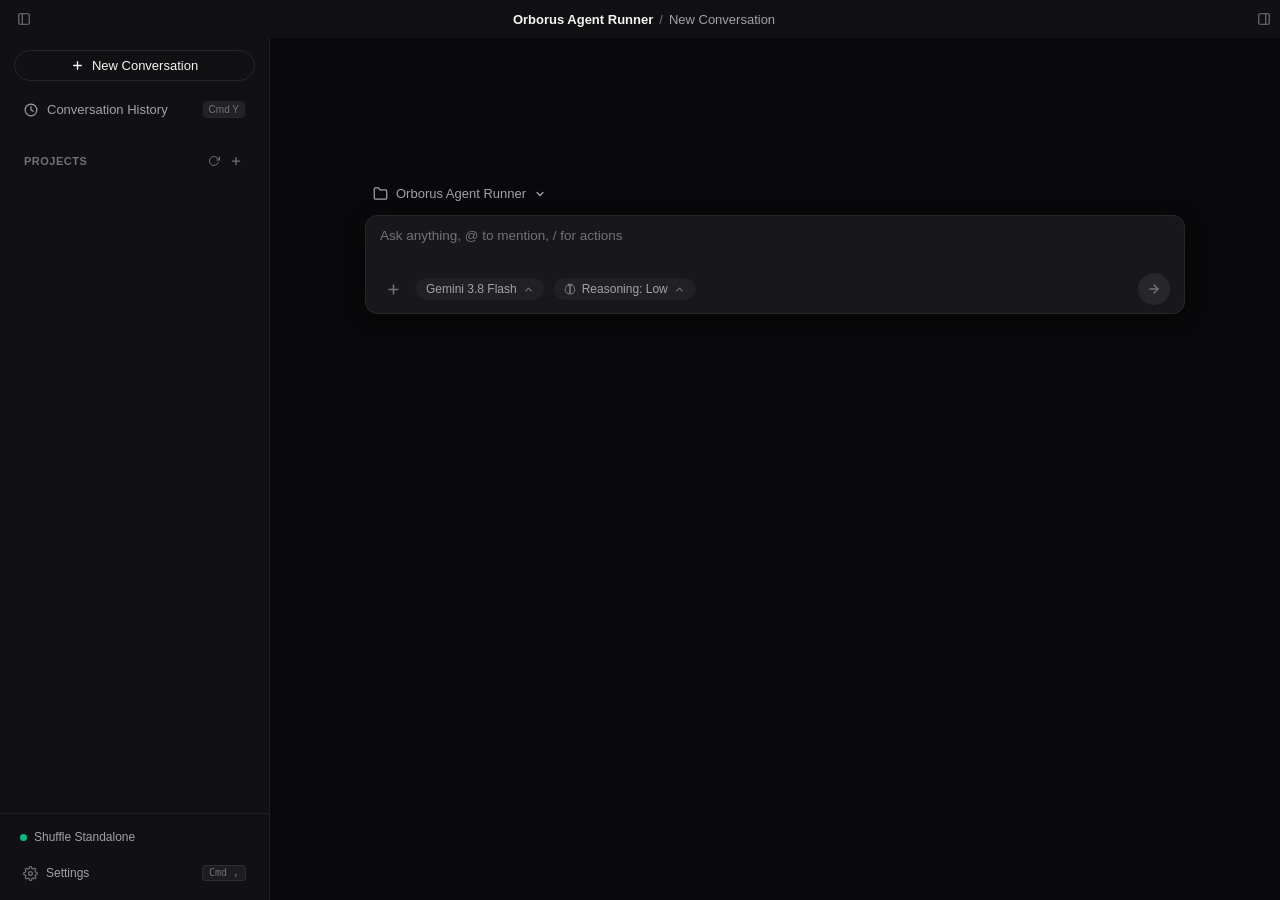
==== commit 774f7c5e: "Added fixes to UI test" ====
--- a/pkg/ui/index.html
+++ b/pkg/ui/index.html
@@ -208,6 +208,26 @@
     height: calc(100vh - 38px);
   }
 
+  /* Universal SVG icon vertical centering normalization across all buttons */
+  button svg,
+  .btn-secondary-action svg,
+  .btn-skills-action svg,
+  .btn-modal-cancel svg,
+  .btn-modal-submit svg,
+  .btn-workspace-switch svg,
+  .btn-mode-activate svg,
+  .btn-mode-configure svg,
+  .btn-new-chat svg,
+  .btn-send svg,
+  .btn-stop svg,
+  .icon-btn svg,
+  .nav-icon-btn svg,
+  .model-picker-pill svg,
+  .rs-tab-btn svg {
+    display: block;
+    flex-shrink: 0;
+  }
+
 
 /* --- sidebar.css --- */
   /* ---------------- Left Sidebar ---------------- */
@@ -347,6 +367,7 @@
     align-items: center;
     justify-content: center;
     gap: 8px;
+    line-height: 1;
     background: transparent;
     border: 1px solid var(--border);
     color: var(--text-primary);
@@ -356,6 +377,10 @@
     border-radius: 9999px;
     cursor: pointer;
     transition: all 0.15s ease;
+  }
+  .btn-new-chat svg {
+    display: block;
+    flex-shrink: 0;
   }
   .btn-new-chat:hover {
     background: var(--bg-hover);
@@ -800,10 +825,12 @@
     background: var(--bg-active);
   }
 
-  .sidebar-settings-btn {
-    display: flex;
-    align-items: center;
-    gap: 8px;
+  .sidebar-settings-btn,
+  .sidebar-settings-nav-btn {
+    display: flex;
+    align-items: center;
+    justify-content: space-between;
+    width: 100%;
     padding: 6px 8px;
     border-radius: 6px;
     font-size: 12px;
@@ -812,8 +839,15 @@
     border: none;
     cursor: pointer;
     transition: all 0.15s ease;
-  }
-  .sidebar-settings-btn:hover {
+    line-height: 1;
+  }
+  .sidebar-settings-btn svg,
+  .sidebar-settings-nav-btn svg {
+    display: block;
+    flex-shrink: 0;
+  }
+  .sidebar-settings-btn:hover,
+  .sidebar-settings-nav-btn:hover {
     color: var(--text-primary);
     background: var(--bg-hover);
   }
@@ -1099,7 +1133,9 @@
   .model-picker-pill {
     display: inline-flex;
     align-items: center;
+    justify-content: center;
     gap: 6px;
+    line-height: 1;
     background: rgba(255, 255, 255, 0.04);
     border: 1px solid var(--border-subtle);
     border-radius: 9999px;
@@ -1111,6 +1147,10 @@
     transition: all 0.15s ease;
     white-space: nowrap;
     max-width: 260px;
+  }
+  .model-picker-pill svg {
+    display: block;
+    flex-shrink: 0;
   }
   .model-picker-pill:hover {
     color: var(--text-primary);
@@ -1430,6 +1470,10 @@
     cursor: not-allowed;
     transition: all 0.15s ease;
   }
+  .btn-send svg {
+    display: block;
+    flex-shrink: 0;
+  }
   .btn-send.active {
     background: var(--accent-blue);
     color: white;
@@ -1452,6 +1496,10 @@
     justify-content: center;
     cursor: pointer;
     transition: background 0.15s ease, transform 0.1s ease;
+  }
+  .btn-stop svg {
+    display: block;
+    flex-shrink: 0;
   }
   .btn-stop:hover {
     background: #dc2626;
@@ -2448,7 +2496,9 @@
   .markdown-rendered-body .btn-copy-code {
     display: inline-flex;
     align-items: center;
+    justify-content: center;
     gap: 4px;
+    line-height: 1;
     background: rgba(255, 255, 255, 0.05);
     border: 1px solid rgba(255, 255, 255, 0.1);
     color: #cbd5e1;
@@ -2457,6 +2507,10 @@
     border-radius: 4px;
     cursor: pointer;
     transition: all 0.15s ease;
+  }
+  .markdown-rendered-body .btn-copy-code svg {
+    display: block;
+    flex-shrink: 0;
   }
   .markdown-rendered-body .btn-copy-code:hover {
     background: rgba(255, 255, 255, 0.12);
@@ -2573,6 +2627,8 @@
   .btn-review-changes {
     display: inline-flex;
     align-items: center;
+    justify-content: center;
+    line-height: 1;
     gap: 6px;
     padding: 4px 10px;
     background: rgba(255, 255, 255, 0.06);
@@ -2584,6 +2640,10 @@
     cursor: pointer;
     transition: all 0.15s ease;
   }
+  .btn-review-changes svg {
+    display: block;
+    flex-shrink: 0;
+  }
   .btn-review-changes:hover {
     background: rgba(255, 255, 255, 0.12);
     border-color: rgba(255, 255, 255, 0.22);
@@ -2642,6 +2702,10 @@
     color: #71717a;
     cursor: pointer;
     transition: all 0.12s ease;
+  }
+  .rs-tab-btn svg {
+    display: block;
+    flex-shrink: 0;
   }
   .rs-tab-btn:hover {
     background: rgba(255, 255, 255, 0.05);
@@ -3240,6 +3304,11 @@
     margin-top: 8px;
   }
   .btn-modal-cancel {
+    display: inline-flex;
+    align-items: center;
+    justify-content: center;
+    gap: 6px;
+    line-height: 1;
     background: var(--bg-hover);
     border: 1px solid var(--border);
     color: var(--text-secondary);
@@ -3248,7 +3317,16 @@
     font-size: 13px;
     cursor: pointer;
   }
+  .btn-modal-cancel svg {
+    display: block;
+    flex-shrink: 0;
+  }
   .btn-modal-submit {
+    display: inline-flex;
+    align-items: center;
+    justify-content: center;
+    gap: 6px;
+    line-height: 1;
     background: #ffffff;
     border: none;
     color: #090d16;
@@ -3258,6 +3336,10 @@
     font-weight: 600;
     cursor: pointer;
     transition: opacity 0.12s ease;
+  }
+  .btn-modal-submit svg {
+    display: block;
+    flex-shrink: 0;
   }
   .btn-modal-submit:hover {
     opacity: 0.9;
@@ -3478,6 +3560,11 @@
     box-shadow: none;
   }
   .btn-workspace-switch {
+    display: inline-flex;
+    align-items: center;
+    justify-content: center;
+    gap: 6px;
+    line-height: 1;
     background: transparent;
     border: 1px solid rgba(255, 255, 255, 0.1);
     color: var(--text-secondary);
@@ -3488,6 +3575,10 @@
     cursor: pointer;
     transition: all 0.15s ease;
   }
+  .btn-workspace-switch svg {
+    display: block;
+    flex-shrink: 0;
+  }
   .btn-workspace-switch:hover {
     color: var(--text-primary);
     border-color: rgba(255, 255, 255, 0.2);
@@ -3499,6 +3590,11 @@
     cursor: default;
   }
   .btn-secondary-action {
+    display: inline-flex;
+    align-items: center;
+    justify-content: center;
+    gap: 7px;
+    line-height: 1;
     background: rgba(255, 255, 255, 0.05);
     border: 1px solid rgba(255, 255, 255, 0.1);
     color: var(--text-primary);
@@ -3507,6 +3603,10 @@
     font-size: 12px;
     cursor: pointer;
     transition: all 0.12s ease;
+  }
+  .btn-secondary-action svg {
+    display: block;
+    flex-shrink: 0;
   }
   .btn-secondary-action:hover {
     color: var(--text-primary);
@@ -3582,7 +3682,9 @@
   .btn-skills-action {
     display: inline-flex;
     align-items: center;
+    justify-content: center;
     gap: 6px;
+    line-height: 1;
     background: rgba(255, 255, 255, 0.04);
     border: 1px solid rgba(255, 255, 255, 0.1);
     color: var(--text-secondary);
@@ -3592,6 +3694,10 @@
     font-weight: 500;
     cursor: pointer;
     transition: all 0.15s ease;
+  }
+  .btn-skills-action svg {
+    display: block;
+    flex-shrink: 0;
   }
   .btn-skills-action:hover {
     border-color: rgba(255, 255, 255, 0.2);
@@ -3705,6 +3811,77 @@
     border-color: rgba(255, 255, 255, 0.2);
     background: rgba(255, 255, 255, 0.05);
   }
+
+  /* BYOK Model Management Styles */
+  .byok-model-tag {
+    display: inline-flex;
+    align-items: center;
+    gap: 6px;
+    padding: 4px 9px;
+    border-radius: 6px;
+    background: rgba(255, 255, 255, 0.04);
+    border: 1px solid rgba(255, 255, 255, 0.08);
+    color: var(--text-secondary);
+    font-size: 11.5px;
+    font-family: ui-monospace, Menlo, Monaco, monospace;
+    cursor: pointer;
+    user-select: none;
+    transition: all 0.12s ease;
+  }
+  .byok-model-tag:hover {
+    background: rgba(255, 255, 255, 0.08);
+    color: var(--text-primary);
+    border-color: rgba(255, 255, 255, 0.16);
+  }
+  .byok-model-tag.active {
+    background: rgba(255, 255, 255, 0.12);
+    color: var(--text-primary);
+    border-color: rgba(255, 255, 255, 0.25);
+    font-weight: 500;
+  }
+  .byok-tag-check {
+    display: inline-flex;
+    align-items: center;
+    color: var(--text-secondary);
+    font-size: 11px;
+  }
+  .byok-tag-remove {
+    display: inline-flex;
+    align-items: center;
+    justify-content: center;
+    width: 14px;
+    height: 14px;
+    border-radius: 50%;
+    color: var(--text-muted);
+    font-size: 11px;
+    line-height: 1;
+    cursor: pointer;
+    margin-left: 2px;
+    transition: all 0.12s ease;
+  }
+  .byok-tag-remove:hover {
+    color: #fff;
+    background: rgba(255, 255, 255, 0.15);
+  }
+  .byok-chip-btn {
+    display: inline-flex;
+    align-items: center;
+    padding: 3px 8px;
+    border-radius: 5px;
+    background: rgba(255, 255, 255, 0.03);
+    border: 1px solid rgba(255, 255, 255, 0.06);
+    color: var(--text-muted);
+    font-size: 11px;
+    font-family: ui-monospace, Menlo, Monaco, monospace;
+    cursor: pointer;
+    transition: all 0.12s ease;
+  }
+  .byok-chip-btn:hover {
+    background: rgba(255, 255, 255, 0.07);
+    color: var(--text-secondary);
+    border-color: rgba(255, 255, 255, 0.12);
+  }
+
   .sidebar-footer-nav {
     display: flex;
     align-items: center;
@@ -4166,10 +4343,15 @@
     background: rgba(255, 255, 255, 0.04);
     color: var(--text-secondary);
     transition: all 0.12s ease;
-    display: flex;
+    display: inline-flex;
     align-items: center;
     justify-content: center;
     gap: 6px;
+    line-height: 1;
+  }
+  .btn-mode-activate svg {
+    display: block;
+    flex-shrink: 0;
   }
   .btn-mode-activate:hover {
     border-color: rgba(255, 255, 255, 0.2);
@@ -4183,6 +4365,11 @@
     cursor: default;
   }
   .btn-mode-configure {
+    display: inline-flex;
+    align-items: center;
+    justify-content: center;
+    gap: 6px;
+    line-height: 1;
     padding: 6px 11px;
     border-radius: 6px;
     font-size: 11.5px;
@@ -4193,6 +4380,10 @@
     color: var(--text-secondary);
     transition: all 0.12s ease;
     white-space: nowrap;
+  }
+  .btn-mode-configure svg {
+    display: block;
+    flex-shrink: 0;
   }
   .btn-mode-configure:hover {
     color: var(--text-primary);
@@ -4414,12 +4605,6 @@
         </div>
       </div>
 
-      <!-- Compatibility fallback container hidden -->
-      <div id="auth-status-card" style="display:none;">
-        <span id="status-subtext"></span>
-        <div id="status-details-box"><span id="lbl-org"></span><span id="lbl-env"></span></div>
-        <button id="btn-auth-action"><span id="lbl-btn-auth"></span></button>
-      </div>
 
 
       <button id="btn-sidebar-settings" class="sidebar-settings-nav-btn" onclick="openSettingsModal()" title="Settings (Cmd+,)">
@@ -4669,20 +4854,6 @@
           <span id="footer-env-label"></span>
           <button id="btn-footer-auth"></button>
           <button id="btn-mic"></button>
-        </div>
-        <div style="display:none;" class="card-footer-row">
-          <div class="footer-controls-group">
-            <button id="btn-footer-auth" class="footer-dropdown-btn" title="Authentication & Connection Settings" onclick="openSettingsModal('auth')">
-              <div id="footer-status-dot" class="status-dot disconnected" style="width:7px; height:7px;"></div>
-              <span id="footer-env-label">Shuffle Standalone</span>
-            </button>
-            <button class="footer-dropdown-btn" title="Open Settings" onclick="openSettingsModal('models')">
-              <svg width="12" height="12" viewBox="0 0 24 24" fill="none" stroke="currentColor" stroke-width="2" stroke-linecap="round" stroke-linejoin="round">
-                <circle cx="12" cy="12" r="3"/>
-                <path d="M19.4 15a1.65 1.65 0 0 0 .33 1.82l.06.06a2 2 0 0 1 0 2.83 2 2 0 0 1-2.83 0l-.06-.06a1.65 1.65 0 0 0-1.82-.33 1.65 1.65 0 0 0-1 1.51V21a2 2 0 0 1-2 2 2 2 0 0 1-2-2v-.09A1.65 1.65 0 0 0 9 19.4a1.65 1.65 0 0 0-1.82.33l-.06.06a2 2 0 0 1-2.83 0 2 2 0 0 1 0-2.83l.06-.06a1.65 1.65 0 0 0 .33-1.82 1.65 1.65 0 0 0-1.51-1H3a2 2 0 0 1-2-2 2 2 0 0 1 2-2h.09A1.65 1.65 0 0 0 4.6 9a1.65 1.65 0 0 0-.33-1.82l-.06-.06a2 2 0 0 1 0-2.83 2 2 0 0 1 2.83 0l.06.06a1.65 1.65 0 0 0 1.82.33H9a1.65 1.65 0 0 0 1-1.51V3a2 2 0 0 1 2-2 2 2 0 0 1 2 2v.09a1.65 1.65 0 0 0 1 1.51 1.65 1.65 0 0 0 1.82-.33l.06-.06a2 2 0 0 1 2.83 0 2 2 0 0 1 0 2.83l-.06.06a1.65 1.65 0 0 0-.33 1.82V9a1.65 1.65 0 0 0 1.51 1H21a2 2 0 0 1 2 2 2 2 0 0 1-2 2h-.09a1.65 1.65 0 0 0-1.51 1z"/>
-              </svg>
-            </button>
-          </div>
         </div>
       </div>
 
@@ -4878,23 +5049,13 @@
           </button>
         </div>
 
-        <div class="settings-nav-section-title" style="margin-top:14px;">AI Connection Modes</div>
+        <div class="settings-nav-section-title" style="margin-top:14px;">AI Providers</div>
         <div class="settings-nav-items">
-          <button id="settings-tab-btn-modes-overview" class="settings-nav-item" onclick="switchSettingsTab('modes-overview')">
-            <svg width="15" height="15" viewBox="0 0 24 24" fill="none" stroke="currentColor" stroke-width="2" stroke-linecap="round" stroke-linejoin="round">
-              <rect x="3" y="3" width="7" height="7"/>
-              <rect x="14" y="3" width="7" height="7"/>
-              <rect x="14" y="14" width="7" height="7"/>
-              <rect x="3" y="14" width="7" height="7"/>
-            </svg>
-            <span>Overview &amp; Swap</span>
-            <span id="nav-active-mode-badge" class="settings-mode-pill local">Local</span>
-          </button>
           <button id="settings-tab-btn-mode-shuffle" class="settings-nav-item" onclick="switchSettingsTab('mode-shuffle')">
             <svg width="15" height="15" viewBox="0 0 24 24" fill="none" stroke="currentColor" stroke-width="2" stroke-linecap="round" stroke-linejoin="round">
               <path d="M12 22s8-4 8-10V5l-8-3-8 3v7c0 6 8 10 8 10z"/>
             </svg>
-            <span>1. Shuffle (OAuth)</span>
+            <span>Shuffle (OAuth)</span>
           </button>
           <button id="settings-tab-btn-mode-orborus" class="settings-nav-item" onclick="switchSettingsTab('mode-orborus')">
             <svg width="15" height="15" viewBox="0 0 24 24" fill="none" stroke="currentColor" stroke-width="2" stroke-linecap="round" stroke-linejoin="round">
@@ -4903,14 +5064,14 @@
               <line x1="6" y1="6" x2="6.01" y2="6"/>
               <line x1="6" y1="18" x2="6.01" y2="18"/>
             </svg>
-            <span>2. Orborus (Org/Auth)</span>
+            <span>Shuffle (Self-Hosted)</span>
           </button>
           <button id="settings-tab-btn-mode-direct" class="settings-nav-item" onclick="switchSettingsTab('mode-direct')">
             <svg width="15" height="15" viewBox="0 0 24 24" fill="none" stroke="currentColor" stroke-width="2" stroke-linecap="round" stroke-linejoin="round">
               <polyline points="16 18 22 12 16 6"/>
               <polyline points="8 6 2 12 8 18"/>
             </svg>
-            <span>3. Direct LLM (BYOK)</span>
+            <span>Direct LLM (BYOK)</span>
           </button>
           <button id="settings-tab-btn-mode-local" class="settings-nav-item" onclick="switchSettingsTab('mode-local')">
             <svg width="15" height="15" viewBox="0 0 24 24" fill="none" stroke="currentColor" stroke-width="2" stroke-linecap="round" stroke-linejoin="round">
@@ -4925,7 +5086,7 @@
               <line x1="1" y1="9" x2="4" y2="9"/>
               <line x1="1" y1="14" x2="4" y2="14"/>
             </svg>
-            <span>4. Local GPU (CUDA)</span>
+            <span>Local GPU (CUDA)</span>
           </button>
         </div>
 
@@ -5028,136 +5189,9 @@
             </div>
           </div>
 
-          <!-- VIEW: AI MODES OVERVIEW & SWAPPER -->
-          <div id="settings-panel-modes-overview" class="settings-panel">
-            <div class="settings-group-header" style="display:flex; justify-content:space-between; align-items:center;">
-              <span>AI Execution &amp; Connection Modes</span>
-              <span id="overview-active-pill" class="settings-mode-pill local">Local GPU Active</span>
-            </div>
-            <p style="font-size:12px; color:var(--text-secondary); margin-bottom:14px; line-height:1.45;">
-              Orborus supports <strong>4 distinct execution modes</strong>. You can configure credentials for all four simultaneously and swap active execution with one click.
-            </p>
-
-            <!-- 4 Distinct Mode Cards Grid -->
-            <div class="modes-overview-grid">
-              <!-- Mode 1 Card: Shuffle Cloud OAuth2 -->
-              <div id="card-mode-shuffle" class="mode-card">
-                <div class="mode-card-header">
-                  <div class="mode-card-title-group">
-                    <span class="mode-card-num">1</span>
-                    <span class="mode-card-title">Shuffle Cloud (OAuth)</span>
-                  </div>
-                  <span id="badge-overview-shuffle" class="mode-card-badge badge-idle">Not Connected</span>
-                </div>
-                <div class="mode-card-desc">
-                  Sign in with Shuffle via browser OAuth2. Uses managed <strong>Shuffle AI</strong> (Gemini 3.8 Flash / Pro) by default with zero API key setup.
-                </div>
-                <div class="mode-card-meta" id="meta-overview-shuffle">
-                  User: <span id="meta-user-shuffle">Not Logged In</span> &bull; Shuffle AI Default
-                </div>
-                <div class="mode-card-actions">
-                  <button type="button" id="btn-overview-activate-shuffle" class="btn-mode-activate" onclick="activateExecutionMode('shuffle')">
-                    Activate Mode 1
-                  </button>
-                  <button type="button" class="btn-mode-configure" onclick="switchSettingsTab('mode-shuffle')">
-                    Configure &rarr;
-                  </button>
-                </div>
-              </div>
-
-              <!-- Mode 2 Card: Orborus Backend Connection -->
-              <div id="card-mode-orborus" class="mode-card">
-                <div class="mode-card-header">
-                  <div class="mode-card-title-group">
-                    <span class="mode-card-num">2</span>
-                    <span class="mode-card-title">Orborus (Org/Auth)</span>
-                  </div>
-                  <span id="badge-overview-orborus" class="mode-card-badge badge-idle">Not Configured</span>
-                </div>
-                <div class="mode-card-desc">
-                  Connect to a Shuffle server or on-prem cluster via Org ID, API Auth key, and Environment. Uses <strong>Shuffle AI</strong> default.
-                </div>
-                <div class="mode-card-meta" id="meta-overview-orborus">
-                  Org: <span id="meta-org-orborus">Not Set</span> &bull; Env: <span id="meta-env-orborus">standalone</span>
-                </div>
-                <div class="mode-card-actions">
-                  <button type="button" id="btn-overview-activate-orborus" class="btn-mode-activate" onclick="activateExecutionMode('orborus')">
-                    Activate Mode 2
-                  </button>
-                  <button type="button" class="btn-mode-configure" onclick="switchSettingsTab('mode-orborus')">
-                    Configure &rarr;
-                  </button>
-                </div>
-              </div>
-
-              <!-- Mode 3 Card: Direct LLM (BYOK) -->
-              <div id="card-mode-direct" class="mode-card">
-                <div class="mode-card-header">
-                  <div class="mode-card-title-group">
-                    <span class="mode-card-num">3</span>
-                    <span class="mode-card-title">Direct LLM (BYOK)</span>
-                  </div>
-                  <span id="badge-overview-direct" class="mode-card-badge badge-idle">No Key Set</span>
-                </div>
-                <div class="mode-card-desc">
-                  Direct offload to OpenAI, Anthropic Claude, Google Gemini, or custom OpenAI-compatible API using personal credentials.
-                </div>
-                <div class="mode-card-meta" id="meta-overview-direct">
-                  Model: <span id="meta-model-direct">gpt-4o</span> &bull; Key: <span id="meta-key-direct">Not configured</span>
-                </div>
-                <div class="mode-card-actions">
-                  <button type="button" id="btn-overview-activate-direct" class="btn-mode-activate" onclick="activateExecutionMode('direct')">
-                    Activate Mode 3
-                  </button>
-                  <button type="button" class="btn-mode-configure" onclick="switchSettingsTab('mode-direct')">
-                    Configure &rarr;
-                  </button>
-                </div>
-              </div>
-
-              <!-- Mode 4 Card: Local LLM (Native Tendon CUDA Engine) -->
-              <div id="card-mode-local" class="mode-card active">
-                <div class="mode-card-header">
-                  <div class="mode-card-title-group">
-                    <span class="mode-card-num">4</span>
-                    <span class="mode-card-title">Local LLM (GPU)</span>
-                  </div>
-                  <span id="badge-overview-local" class="mode-card-badge badge-active">Active GPU</span>
-                </div>
-                <div class="mode-card-desc">
-                  Native in-process C/CUDA engine running completely offline on your local GPU. Direct VRAM (-lm none), zero host RAM ballooning.
-                </div>
-                <div class="mode-card-meta" id="meta-overview-local">
-                  Weight: <span id="meta-weight-local">No model loaded</span> &bull; 0 Host RAM
-                </div>
-                <div class="mode-card-actions">
-                  <button type="button" id="btn-overview-activate-local" class="btn-mode-activate active" onclick="activateExecutionMode('local')">
-                    &check; Active
-                  </button>
-                  <button type="button" class="btn-mode-configure" onclick="switchSettingsTab('mode-local')">
-                    Manage Models &rarr;
-                  </button>
-                </div>
-              </div>
-            </div>
-          </div>
-
-          <!-- VIEW: MODE 1 - SHUFFLE CLOUD (OAUTH2) -->
+          <!-- VIEW: SHUFFLE (OAUTH2) -->
           <div id="settings-panel-mode-shuffle" class="settings-panel">
-            <div class="settings-group-header">1. Shuffle Cloud Account (OAuth2 Login)</div>
-            
-            <div id="banner-mode-shuffle" class="mode-active-banner inactive">
-              <div class="mode-banner-info">
-                <div class="mode-banner-dot"></div>
-                <div>
-                  <div class="mode-banner-text-title">Mode 1: Shuffle Cloud (OAuth2)</div>
-                  <div class="mode-banner-text-desc" id="banner-desc-shuffle">Uses Shuffle AI default (Gemini 3.8 Flash / Pro) via cloud session</div>
-                </div>
-              </div>
-              <button type="button" id="btn-banner-activate-shuffle" class="btn-mode-activate" style="width:auto; max-width:160px;" onclick="activateExecutionMode('shuffle')">
-                Activate Mode 1
-              </button>
-            </div>
+            <div class="settings-group-header">Shuffle Connection (OAuth2 Login) &mdash; Optional</div>
 
             <div style="display:flex; flex-direction:column; gap:12px; margin-bottom:20px;">
               <div style="display:flex; justify-content:space-between; align-items:center;">
@@ -5168,48 +5202,35 @@
                 <span id="settings-auth-status-text" style="font-size:11px; color:var(--text-muted);">Disconnected</span>
               </div>
               <p style="font-size:12px; color:var(--text-secondary); line-height:1.4;">
-                Connect this runner to your Shuffle Cloud account to execute workflows, stream agent executions, and use <strong>Shuffle AI (Gemini 3.8 Flash / Pro)</strong> without needing personal LLM keys.
+                Optionally connect this runner to your Shuffle account (Cloud or on-prem) to execute workflows, stream agent executions, and use <strong>Shuffle AI (Gemini 3.8 Flash)</strong> without personal LLM keys. This is completely optional &mdash; you can also run standalone with Direct LLM (BYOK) or Local GPU.
               </p>
-              <button type="button" class="btn-secondary-action" style="width:fit-content;" onclick="loginWithOAuth()">
+              <button id="btn-oauth-login" type="button" class="btn-secondary-action" style="width:fit-content;" onclick="loginWithOAuth()">
                 <svg width="14" height="14" viewBox="0 0 24 24" fill="none" stroke="currentColor" stroke-width="2" stroke-linecap="round" stroke-linejoin="round">
                   <path d="M15 3h4a2 2 0 0 1 2 2v14a2 2 0 0 1-2 2h-4"/>
                   <polyline points="10 17 15 12 10 7"/>
                   <line x1="15" y1="12" x2="3" y2="12"/>
                 </svg>
-                <span>Open Shuffle OAuth2 Login</span>
+                <span id="lbl-btn-oauth-login">Open Shuffle OAuth2 Login</span>
               </button>
 
               <div style="display:flex; gap:8px; margin-top:4px;">
                 <input id="input-oauth-token" class="form-input" style="flex:1; font-size:11px;" type="text" placeholder="Or paste OAuth2 / Session Token directly...">
-                <button type="button" class="btn-modal-cancel" style="padding:6px 12px; font-size:11px;" onclick="submitOAuthToken()">Connect</button>
+                <button id="btn-submit-oauth-token" type="button" class="btn-secondary-action" style="padding:6px 14px; font-size:11px;" onclick="submitOAuthToken()">Connect</button>
               </div>
             </div>
 
             <div style="font-size:12px; color:var(--text-muted); line-height:1.45; border-top:1px solid rgba(255,255,255,0.05); padding-top:12px;">
-              <div style="font-weight:600; color:var(--text-primary); margin-bottom:4px;">Shuffle AI Default</div>
-              When Mode 1 is active, agent requests automatically route to Shuffle AI with zero personal API key configuration. Workflows and conversations sync directly with your Shuffle Cloud workspace.
+              <div style="font-weight:600; color:var(--text-primary); margin-bottom:4px;">Shuffle AI (Optional)</div>
+              When connected to Shuffle, agent requests can automatically route to Shuffle AI with zero personal API key setup. Workflows and conversations sync directly with your Shuffle workspace.
             </div>
           </div>
 
-          <!-- VIEW: MODE 2 - ORBORUS CONNECTION (ORG & AUTH) -->
+          <!-- VIEW: SHUFFLE SELF-HOSTED (ORG & AUTH) -->
           <div id="settings-panel-mode-orborus" class="settings-panel">
-            <div class="settings-group-header">2. Orborus Connection (Self-Hosted Runner)</div>
-
-            <div id="banner-mode-orborus" class="mode-active-banner inactive">
-              <div class="mode-banner-info">
-                <div class="mode-banner-dot"></div>
-                <div>
-                  <div class="mode-banner-text-title">Mode 2: Orborus Backend Connection</div>
-                  <div class="mode-banner-text-desc" id="banner-desc-orborus">Connects via Org ID, Auth Key, and Environment (Shuffle AI default)</div>
-                </div>
-              </div>
-              <button type="button" id="btn-banner-activate-orborus" class="btn-mode-activate" style="width:auto; max-width:160px;" onclick="activateExecutionMode('orborus')">
-                Activate Mode 2
-              </button>
-            </div>
+            <div class="settings-group-header">Shuffle Self-Hosted Connection (Org &amp; Auth) &mdash; Optional</div>
 
             <p style="font-size:12px; color:var(--text-muted); margin-bottom:12px;">
-              Provide an Org ID, API Auth Key, and Environment to connect this runner to a custom Shuffle backend or on-prem cluster.
+              Provide an Org ID, API Auth Key, and Base URL to connect this runner to a self-hosted Shuffle backend or on-prem cluster. This is completely optional.
             </p>
 
             <div class="form-group" style="margin-bottom:12px;">
@@ -5233,13 +5254,13 @@
             </div>
 
             <div style="display:flex; gap:10px; align-items:center; margin-bottom:16px;">
-              <button type="button" class="btn-secondary-action" style="padding:8px 14px;" onclick="submitOrborusAuth()">Save Orborus Credentials</button>
+              <button type="button" class="btn-secondary-action" style="padding:8px 14px;" onclick="submitOrborusAuth()">Save Shuffle Credentials</button>
               <span id="lbl-orborus-saved-status" style="font-size:11px; color:#10b981; display:none;">Saved!</span>
             </div>
 
             <div style="font-size:12px; color:var(--text-muted); line-height:1.45; border-top:1px solid rgba(255,255,255,0.05); padding-top:12px;">
-              <div style="font-weight:600; color:var(--text-primary); margin-bottom:4px;">Shuffle AI Default via Backend</div>
-              When Mode 2 is active, the runner communicates with the specified Shuffle backend and uses the organization's default Shuffle AI service.
+              <div style="font-weight:600; color:var(--text-primary); margin-bottom:4px;">Shuffle AI via Self-Hosted Backend</div>
+              When connected, the runner communicates with the specified Shuffle backend and uses the organization's default Shuffle AI service.
             </div>
           </div>
 
@@ -5324,22 +5345,9 @@
             </div>
           </div>
 
-          <!-- VIEW: MODE 3 - DIRECT LLM CONNECTION (BYOK) -->
+          <!-- VIEW: DIRECT LLM CONNECTION (BYOK) -->
           <div id="settings-panel-mode-direct" class="settings-panel">
-            <div class="settings-group-header">3. Direct LLM Connection (BYOK)</div>
-
-            <div id="banner-mode-direct" class="mode-active-banner inactive">
-              <div class="mode-banner-info">
-                <div class="mode-banner-dot"></div>
-                <div>
-                  <div class="mode-banner-text-title">Mode 3: Direct LLM (Bring Your Own Key)</div>
-                  <div class="mode-banner-text-desc" id="banner-desc-direct">Direct offload to OpenAI, Anthropic, or Gemini using your API credentials</div>
-                </div>
-              </div>
-              <button type="button" id="btn-banner-activate-direct" class="btn-mode-activate" style="width:auto; max-width:160px;" onclick="activateExecutionMode('direct')">
-                Activate Mode 3
-              </button>
-            </div>
+            <div class="settings-group-header">Direct LLM Connection (BYOK)</div>
 
             <!-- Provider Presets -->
             <div class="form-group" style="margin-bottom:12px;">
@@ -5348,7 +5356,11 @@
                 <option value="">-- Choose Provider Preset --</option>
                 <option value="openai">OpenAI (api.openai.com &bull; GPT-4o)</option>
                 <option value="anthropic">Anthropic (api.anthropic.com &bull; Claude 3.7 Sonnet)</option>
-                <option value="gemini">Google Gemini (generativelanguage.googleapis.com)</option>
+                <option value="gemini">Google Gemini (generativelanguage.googleapis.com &bull; Gemini 2.5 Flash)</option>
+                <option value="deepseek">DeepSeek (api.deepseek.com &bull; deepseek-chat)</option>
+                <option value="groq">Groq (api.groq.com &bull; llama-3.3-70b)</option>
+                <option value="ollama">Ollama Local (http://localhost:11434/v1 &bull; llama3.2)</option>
+                <option value="openrouter">OpenRouter (openrouter.ai/api/v1 &bull; gpt-4o)</option>
                 <option value="custom">Custom OpenAI-Compatible API</option>
               </select>
             </div>
@@ -5363,25 +5375,43 @@
               <input id="input-ai-key" class="form-input" type="password" placeholder="sk-... or AIza..." oninput="updateEnvDisplayInModal(); populateAiModelSelect();">
             </div>
 
+            <!-- Active Direct Model: Manually Type or Add -->
             <div class="form-group" style="margin-bottom:12px;">
-              <label class="form-label" for="select-ai-model">Direct Model</label>
-              <select id="select-ai-model" class="form-input" style="cursor:pointer;" onchange="updateEnvDisplayInModal()">
-                <optgroup label="Remote Providers (BYOK)">
-                  <option value="gpt-4o">GPT-4o (OpenAI)</option>
-                  <option value="claude-3-7-sonnet">Claude 3.7 Sonnet (Anthropic)</option>
-                  <option value="claude-3-5-sonnet">Claude 3.5 Sonnet (Anthropic)</option>
-                  <option value="gemini-3.8-flash">Gemini 3.8 Flash (Google)</option>
-                  <option value="gemini-3.8-pro">Gemini 3.8 Pro (Google)</option>
-                </optgroup>
-                <optgroup label="Local Engine">
-                  <option value="tendon-local">Tendon Native CUDA (RTX 3080 Ti)</option>
-                </optgroup>
-                <optgroup label="Custom">
-                  <option value="custom">Custom Model...</option>
-                </optgroup>
-              </select>
-              <input id="input-settings-custom-model" class="form-input" style="margin-top:6px; display:none;" type="text" placeholder="Custom model name (e.g. mistral-large-2407)" oninput="updateEnvDisplayInModal()">
+              <div style="display:flex; justify-content:space-between; align-items:center; margin-bottom:5px;">
+                <label class="form-label" for="input-byok-model-name" style="margin-bottom:0;">Direct Model (Type or Select)</label>
+                <span style="font-size:11px; color:var(--text-muted);">Type any model ID or add below</span>
+              </div>
+              <div style="display:flex; gap:8px;">
+                <input id="input-byok-model-name" class="form-input" style="flex:1;" type="text" placeholder="e.g. gpt-4o, claude-3-7-sonnet, deepseek-chat, gpt-4o-mini" oninput="handleByokModelInput(this.value)" onkeydown="if(event.key==='Enter'){event.preventDefault();addCurrentByokModel();}">
+                <button type="button" class="btn-skills-action" style="white-space:nowrap; padding:0 12px;" onclick="addCurrentByokModel()">+ Add Model</button>
+              </div>
             </div>
+
+            <!-- Your Saved BYOK Models -->
+            <div class="form-group" style="margin-bottom:10px;">
+              <div style="font-size:11px; font-weight:500; color:var(--text-muted); margin-bottom:6px;">Your BYOK Models:</div>
+              <div id="byok-models-tags-container" style="display:flex; flex-wrap:wrap; gap:6px; min-height:28px; align-items:center;">
+                <!-- Dynamically populated tags with click-to-select and (x) to remove -->
+              </div>
+            </div>
+
+            <!-- Popular Quick-Pick Presets -->
+            <div class="form-group" style="margin-bottom:12px;">
+              <div style="font-size:11px; font-weight:500; color:var(--text-muted); margin-bottom:6px;">Popular Model Presets:</div>
+              <div class="byok-preset-chips" style="display:flex; flex-wrap:wrap; gap:6px;">
+                <button type="button" class="byok-chip-btn" onclick="quickSelectByokModel('gpt-4o')">gpt-4o</button>
+                <button type="button" class="byok-chip-btn" onclick="quickSelectByokModel('gpt-4o-mini')">gpt-4o-mini</button>
+                <button type="button" class="byok-chip-btn" onclick="quickSelectByokModel('claude-3-7-sonnet')">claude-3-7-sonnet</button>
+                <button type="button" class="byok-chip-btn" onclick="quickSelectByokModel('claude-3-5-haiku')">claude-3-5-haiku</button>
+                <button type="button" class="byok-chip-btn" onclick="quickSelectByokModel('deepseek-chat')">deepseek-chat</button>
+                <button type="button" class="byok-chip-btn" onclick="quickSelectByokModel('deepseek-reasoner')">deepseek-reasoner</button>
+                <button type="button" class="byok-chip-btn" onclick="quickSelectByokModel('gemini-2.5-flash')">gemini-2.5-flash</button>
+              </div>
+            </div>
+
+            <!-- Compatibility select elements (hidden) -->
+            <select id="select-ai-model" style="display:none;"></select>
+            <input id="input-settings-custom-model" type="hidden">
 
             <div style="font-size:11px; font-family:ui-monospace,Menlo,Monaco,monospace; color:var(--text-muted); display:flex; flex-direction:column; gap:4px; margin-top:12px; margin-bottom:14px; border-top:1px solid rgba(255,255,255,0.05); padding-top:10px;">
               <div style="font-weight:500; color:var(--text-secondary);">Direct Environment Status:</div>
@@ -5393,26 +5423,13 @@
             <button type="button" class="btn-secondary-action" style="padding:8px 14px;" onclick="saveDirectLlmSettings()">Save Direct LLM Configuration</button>
           </div>
 
-          <!-- VIEW: MODE 4 - LOCAL LLM (NATIVE CUDA ENGINE) -->
+          <!-- VIEW: LOCAL GPU ENGINE (CUDA) -->
           <div id="settings-panel-mode-local" class="settings-panel">
             <div class="settings-group-header" style="display:flex; justify-content:space-between; align-items:center;">
-              <span>4. Local LLM Connection (Native GPU)</span>
+              <span>Local GPU Engine (CUDA)</span>
               <span id="local-hardware-pill" class="settings-mode-pill">
                 Local GPU &bull; Direct VRAM
               </span>
-            </div>
-
-            <div id="banner-mode-local" class="mode-active-banner">
-              <div class="mode-banner-info">
-                <div class="mode-banner-dot"></div>
-                <div>
-                  <div class="mode-banner-text-title">Mode 4: Local LLM (Native Tendon Engine)</div>
-                  <div class="mode-banner-text-desc" id="banner-desc-local">Runs completely offline on local GPU with zero host RAM overhead</div>
-                </div>
-              </div>
-              <button type="button" id="btn-banner-activate-local" class="btn-mode-activate active" style="width:auto; max-width:160px;" onclick="activateExecutionMode('local')">
-                &check; Active
-              </button>
             </div>
 
             <!-- Default Save Location / Directory -->
@@ -5725,18 +5742,11 @@
     category: "Local Models",
     provider: "local"
   },
-  // Shuffle Cloud AI
+  // Shuffle AI (Optional)
   {
     key: "gemini-3.8-flash",
-    label: "Gemini 3.8 Flash",
-    desc: "Shuffle AI Cloud",
-    category: "Shuffle AI",
-    provider: "shuffle"
-  },
-  {
-    key: "gemini-3.8-pro",
-    label: "Gemini 3.8 Pro",
-    desc: "Shuffle AI Cloud",
+    label: "Default (Gemini 3.8 Flash)",
+    desc: "Shuffle AI (Optional)",
     category: "Shuffle AI",
     provider: "shuffle"
   },
@@ -5772,12 +5782,93 @@
   }
 ];
 
+function getCustomByokModels() {
+  try {
+    const raw = localStorage.getItem("orborus_byok_models");
+    if (raw) {
+      const parsed = JSON.parse(raw);
+      if (Array.isArray(parsed)) {
+        return parsed.map(s => String(s).trim()).filter(Boolean);
+      }
+    }
+  } catch (e) {}
+  const legacy = (localStorage.getItem("orborus_custom_model") || "").trim();
+  if (legacy && legacy !== "custom") return [legacy];
+  return [];
+}
+
+function detectModelProvider(modelId) {
+  const lower = String(modelId || "").toLowerCase();
+  if (lower.startsWith("gpt-") || lower.startsWith("o1") || lower.startsWith("o3") || lower.startsWith("chatgpt")) return "openai";
+  if (lower.startsWith("claude-") || lower.startsWith("anthropic")) return "anthropic";
+  if (lower.startsWith("gemini-")) return "gemini";
+  if (lower.startsWith("deepseek")) return "deepseek";
+  if (lower.startsWith("groq") || lower.startsWith("llama")) return "groq";
+  if (lower.startsWith("mistral") || lower.startsWith("codestral")) return "mistral";
+  if (lower.startsWith("qwen")) return "qwen";
+  return "custom";
+}
+
+function syncAvailableAiModels() {
+  const customModels = getCustomByokModels();
+  AVAILABLE_AI_MODELS = AVAILABLE_AI_MODELS.filter(m => !m.isCustomByok);
+
+  customModels.forEach(modelId => {
+    const exists = AVAILABLE_AI_MODELS.some(m => m.key.toLowerCase() === modelId.toLowerCase());
+    if (!exists) {
+      AVAILABLE_AI_MODELS.push({
+        key: modelId,
+        label: modelId,
+        desc: "BYOK Model",
+        category: "BYOK Models",
+        provider: detectModelProvider(modelId),
+        isCustomByok: true
+      });
+    }
+  });
+}
+
+function addCustomByokModel(modelId) {
+  if (!modelId) return null;
+  const clean = modelId.trim();
+  if (!clean || clean === "custom") return null;
+
+  const list = getCustomByokModels();
+  if (!list.some(m => m.toLowerCase() === clean.toLowerCase())) {
+    list.push(clean);
+    localStorage.setItem("orborus_byok_models", JSON.stringify(list));
+  }
+  localStorage.setItem("orborus_custom_model", clean);
+  syncAvailableAiModels();
+  return clean;
+}
+
+function removeCustomByokModel(modelId) {
+  if (!modelId) return;
+  const clean = modelId.trim().toLowerCase();
+  let list = getCustomByokModels();
+  list = list.filter(m => m.toLowerCase() !== clean);
+  localStorage.setItem("orborus_byok_models", JSON.stringify(list));
+  syncAvailableAiModels();
+
+  if (activeAiModel && activeAiModel.toLowerCase() === clean) {
+    activeAiModel = "gpt-4o";
+    localStorage.setItem("orborus_ai_model", "gpt-4o");
+    if (typeof updateActiveModelLabel === "function") updateActiveModelLabel();
+  }
+}
+
+// Initial sync on load
+syncAvailableAiModels();
+
 function getModelConfigStatus(modelKey) {
   const curKey = (modelKey || activeAiModel || (typeof localStorage !== "undefined" && localStorage.getItem("orborus_ai_model")) || "gemini-3.8-flash").trim();
   const effectiveKey = (currentAiKey || (typeof localStorage !== "undefined" && localStorage.getItem("orborus_ai_key")) || "").trim();
   const effectiveUrl = (currentAiUrl || (typeof localStorage !== "undefined" && localStorage.getItem("orborus_ai_url")) || "").trim().toLowerCase();
   const hasShuffleAuth = !!(isLoggedIn || (typeof window !== "undefined" && window.isLoggedIn));
   const hasLocalGPU = (typeof window !== "undefined" && window.localExecutorAvailable !== false);
+  const hasGenericKey = effectiveKey.length > 0;
+  const hasGenericUrl = effectiveUrl.length > 0 && !effectiveUrl.startsWith("local://");
 
   // 1. Local GPU Models
   if (curKey === "tendon-local" || curKey.startsWith("tendon") || curKey.startsWith("local") || curKey.includes("gemma")) {
@@ -5806,26 +5897,14 @@
     }
   }
 
-  // 2. Shuffle AI Models (Gemini 3.8 Flash, Gemini 3.8 Pro)
-  const isShuffleModel = curKey === "gemini-3.8-flash" || curKey === "gemini-3.8-flash-high" || curKey === "gemini-3.8-pro";
-  if (isShuffleModel) {
-    const hasGoogleKey = (effectiveKey.startsWith("AIza") || effectiveKey.length >= 35) || effectiveUrl.includes("googleapis.com");
+  // 2. Shuffle AI Models (Optional Shuffle Gemini 3.8 Flash via OAuth or Backend)
+  const isShuffleCategory = curKey === "gemini-3.8-flash" || curKey === "gemini-3.8-flash-high" || curKey === "gemini-3.8-pro" || curKey === "default";
+  if (isShuffleCategory && (activeExecutionMode === "shuffle" || activeExecutionMode === "orborus" || (!hasGenericKey && !hasGenericUrl))) {
     if (hasShuffleAuth) {
       return {
         configured: true,
         category: "Shuffle AI",
         badge: "Connected",
-        badgeType: "ready",
-        reason: "",
-        actionText: "",
-        actionType: "",
-        setupTip: ""
-      };
-    } else if (hasGoogleKey) {
-      return {
-        configured: true,
-        category: "Shuffle AI",
-        badge: "Google Key",
         badgeType: "ready",
         reason: "",
         actionText: "",
@@ -5838,33 +5917,22 @@
         category: "Shuffle AI",
         badge: "Login needed",
         badgeType: "unconfigured",
-        reason: "Requires Shuffle login or Google API key",
+        reason: "Requires optional Shuffle login",
         actionText: "Log In to Shuffle",
         actionType: "auth",
-        setupTip: "Prompts will fail: Not logged in. Log in to Shuffle or provide a Google API key in Settings."
+        setupTip: "Optional Shuffle integration: log in to Shuffle in Settings or choose BYOK / Local GPU."
       };
     }
   }
 
-  // 3. OpenAI Models
+  // 3. OpenAI Models (BYOK)
   if (curKey === "gpt-4o" || curKey.startsWith("gpt-") || curKey.startsWith("o1") || curKey.startsWith("o3")) {
-    const hasOpenAiKey = (effectiveKey.startsWith("sk-") && !effectiveKey.startsWith("sk-ant-")) || effectiveUrl.includes("openai.com");
-    if (hasOpenAiKey) {
+    const hasOpenAiKey = (effectiveKey.startsWith("sk-") && !effectiveKey.startsWith("sk-ant-")) || effectiveUrl.includes("openai.com") || hasGenericKey;
+    if (hasOpenAiKey || hasGenericUrl) {
       return {
         configured: true,
         category: "BYOK Models",
         badge: "API Key",
-        badgeType: "ready",
-        reason: "",
-        actionText: "",
-        actionType: "",
-        setupTip: ""
-      };
-    } else if (hasShuffleAuth) {
-      return {
-        configured: true,
-        category: "BYOK Models",
-        badge: "Shuffle Cloud",
         badgeType: "ready",
         reason: "",
         actionText: "",
@@ -5877,33 +5945,22 @@
         category: "BYOK Models",
         badge: "Key needed",
         badgeType: "unconfigured",
-        reason: "Requires OpenAI API key in Settings",
+        reason: "Requires OpenAI API key in BYOK Settings",
         actionText: "Set OpenAI Key",
         actionType: "byok",
-        setupTip: "Prompts will fail: OpenAI API key is missing. Add your API key in Settings > AI & Models."
+        setupTip: "OpenAI API key is missing. Add your API key in Settings > Direct LLM (BYOK)."
       };
     }
   }
 
-  // 4. Anthropic Models
+  // 4. Anthropic Models (BYOK)
   if (curKey.startsWith("claude-") || curKey.startsWith("anthropic")) {
-    const hasClaudeKey = effectiveKey.startsWith("sk-ant-") || effectiveUrl.includes("anthropic.com");
-    if (hasClaudeKey) {
+    const hasClaudeKey = effectiveKey.startsWith("sk-ant-") || effectiveUrl.includes("anthropic.com") || hasGenericKey;
+    if (hasClaudeKey || hasGenericUrl) {
       return {
         configured: true,
         category: "BYOK Models",
         badge: "API Key",
-        badgeType: "ready",
-        reason: "",
-        actionText: "",
-        actionType: "",
-        setupTip: ""
-      };
-    } else if (hasShuffleAuth) {
-      return {
-        configured: true,
-        category: "BYOK Models",
-        badge: "Shuffle Cloud",
         badgeType: "ready",
         reason: "",
         actionText: "",
@@ -5916,22 +5973,48 @@
         category: "BYOK Models",
         badge: "Key needed",
         badgeType: "unconfigured",
-        reason: "Requires Anthropic API key in Settings",
+        reason: "Requires Anthropic API key in BYOK Settings",
         actionText: "Set Anthropic Key",
         actionType: "byok",
-        setupTip: "Prompts will fail: Anthropic API key is missing. Add your API key in Settings > AI & Models."
+        setupTip: "Anthropic API key is missing. Add your API key in Settings > Direct LLM (BYOK)."
       };
     }
   }
 
-  // 5. Custom Model / Unknown
-  const savedCustom = (typeof localStorage !== "undefined" && localStorage.getItem("orborus_custom_model") || "").trim();
-  const hasCustomConfig = (effectiveUrl !== "" && !effectiveUrl.startsWith("local://")) || (effectiveKey !== "");
-  if (hasCustomConfig || (curKey && curKey !== "custom" && savedCustom === curKey && effectiveKey !== "")) {
+  // 5. Gemini Models as BYOK (using user Google API key or custom endpoint)
+  if (curKey.startsWith("gemini")) {
+    const hasGoogleKey = (effectiveKey.startsWith("AIza") || effectiveKey.startsWith("AI-")) || effectiveUrl.includes("googleapis.com") || hasGenericKey;
+    if (hasGoogleKey || hasGenericUrl) {
+      return {
+        configured: true,
+        category: "BYOK Models",
+        badge: "API Key",
+        badgeType: "ready",
+        reason: "",
+        actionText: "",
+        actionType: "",
+        setupTip: ""
+      };
+    } else {
+      return {
+        configured: false,
+        category: "BYOK Models",
+        badge: "Key needed",
+        badgeType: "unconfigured",
+        reason: "Requires Gemini API key in BYOK Settings",
+        actionText: "Set Gemini Key",
+        actionType: "byok",
+        setupTip: "Gemini API key is missing. Add your key in Settings > Direct LLM (BYOK)."
+      };
+    }
+  }
+
+  // 6. User-added custom / other BYOK Models (e.g. DeepSeek, Groq, Mistral, Ollama)
+  if (hasGenericKey || hasGenericUrl) {
     return {
       configured: true,
       category: "BYOK Models",
-      badge: "Configured",
+      badge: "API Key",
       badgeType: "ready",
       reason: "",
       actionText: "",
@@ -5943,12 +6026,12 @@
   return {
     configured: false,
     category: "BYOK Models",
-    badge: "Setup needed",
+    badge: "Key needed",
     badgeType: "unconfigured",
-    reason: "No endpoint or API key configured",
-    actionText: "Configure Model",
+    reason: "Requires API key or endpoint in BYOK Settings",
+    actionText: "Configure BYOK",
     actionType: "byok",
-    setupTip: "Custom model requires an API URL and Key in Settings > AI & Models."
+    setupTip: "Add an API URL and Key in Settings > Direct LLM (BYOK)."
   };
 }
 
@@ -5963,9 +6046,93 @@
   };
 }
 
+function isModelActiveAndValidated(modelKey) {
+  if (!modelKey) return false;
+  const status = getModelConfigStatus(modelKey);
+  return !!(status && status.configured);
+}
+
+function getBestActiveValidatedModel(preferredModel) {
+  if (preferredModel && isModelActiveAndValidated(preferredModel)) {
+    return preferredModel;
+  }
+  if (activeAiModel && isModelActiveAndValidated(activeAiModel)) {
+    return activeAiModel;
+  }
+  const globalLast = typeof localStorage !== "undefined" ? localStorage.getItem("orborus_last_model") : null;
+  if (globalLast && isModelActiveAndValidated(globalLast)) {
+    return globalLast;
+  }
+  const candidates = [
+    "tendon-local",
+    "gemini-3.8-flash",
+    "gpt-4o",
+    "claude-3-7-sonnet",
+    "gemini-3.8-pro"
+  ];
+  for (let i = 0; i < candidates.length; i++) {
+    if (isModelActiveAndValidated(candidates[i])) {
+      return candidates[i];
+    }
+  }
+  return preferredModel || activeAiModel || "gemini-3.8-flash";
+}
+
+function getChatTypeKey(projectPath) {
+  const p = (projectPath !== undefined ? projectPath : (typeof activeProjectPath !== "undefined" ? activeProjectPath : "")) || "";
+  const clean = p.trim();
+  if (!clean || clean === "__NONE__" || clean.toLowerCase() === "none" || clean.toLowerCase() === "no project") {
+    return "__no_project__";
+  }
+  return "proj_" + clean.replace(/\\/g, "/").toLowerCase();
+}
+
+function getRememberedModelForType(projectPath) {
+  const key = getChatTypeKey(projectPath);
+  try {
+    const stored = localStorage.getItem("orborus_model_by_type_" + key);
+    if (stored) return stored;
+  } catch (e) {}
+  return (typeof localStorage !== "undefined" && localStorage.getItem("orborus_last_model")) || "";
+}
+
+function saveRememberedModelForType(projectPath, model) {
+  if (!model) return;
+  const key = getChatTypeKey(projectPath);
+  try {
+    localStorage.setItem("orborus_model_by_type_" + key, model);
+    localStorage.setItem("orborus_last_model", model);
+    localStorage.setItem("orborus_ai_model", model);
+  } catch (e) {}
+}
+
+function getRememberedReasoningForType(projectPath) {
+  const key = getChatTypeKey(projectPath);
+  try {
+    const stored = localStorage.getItem("orborus_reasoning_by_type_" + key);
+    if (stored) return stored;
+  } catch (e) {}
+  return (typeof localStorage !== "undefined" && localStorage.getItem("orborus_ai_reasoning")) || "low";
+}
+
+function saveRememberedReasoningForType(projectPath, reasoning) {
+  if (!reasoning) return;
+  const key = getChatTypeKey(projectPath);
+  try {
+    localStorage.setItem("orborus_reasoning_by_type_" + key, reasoning);
+    localStorage.setItem("orborus_ai_reasoning", reasoning);
+  } catch (e) {}
+}
+
 if (typeof window !== "undefined") {
   window.getModelConfigStatus = getModelConfigStatus;
   window.checkModelAvailability = checkModelAvailability;
+  window.isModelActiveAndValidated = isModelActiveAndValidated;
+  window.getBestActiveValidatedModel = getBestActiveValidatedModel;
+  window.getRememberedModelForType = getRememberedModelForType;
+  window.saveRememberedModelForType = saveRememberedModelForType;
+  window.getRememberedReasoningForType = getRememberedReasoningForType;
+  window.saveRememberedReasoningForType = saveRememberedReasoningForType;
 }
 
 function setChatMode(enabled) {
@@ -5993,15 +6160,27 @@
   // 1. Synchronously restore configuration from localStorage
   currentAiUrl = localStorage.getItem("orborus_ai_url") || "";
   currentAiKey = localStorage.getItem("orborus_ai_key") || "";
-  activeAiModel = (typeof window !== "undefined" && window.activeAiModel) || localStorage.getItem("orborus_ai_model") || "gemini-3.8-flash";
+
+  const storedProject = localStorage.getItem("orborus_active_project");
+  if (storedProject !== null) {
+    activeProjectPath = storedProject;
+  }
+
+  const rememberedModel = getRememberedModelForType(activeProjectPath);
+  const preferred = (typeof window !== "undefined" && window.activeAiModel) || rememberedModel || localStorage.getItem("orborus_ai_model") || "gemini-3.8-flash";
+  activeAiModel = getBestActiveValidatedModel(preferred);
   if (typeof window !== "undefined") {
     window.activeAiModel = activeAiModel;
   }
+  localStorage.setItem("orborus_ai_model", activeAiModel);
+
   const isPredefined = AVAILABLE_AI_MODELS.some(m => m.key === activeAiModel && m.key !== "custom");
   if (!isPredefined && activeAiModel !== "custom" && !localStorage.getItem("orborus_custom_model")) {
     localStorage.setItem("orborus_custom_model", activeAiModel);
   }
-  activeReasoningEffort = localStorage.getItem("orborus_ai_reasoning") || "low";
+
+  const rememberedReasoning = getRememberedReasoningForType(activeProjectPath);
+  activeReasoningEffort = rememberedReasoning || localStorage.getItem("orborus_ai_reasoning") || "low";
   currentPermissionPolicy = localStorage.getItem("orborus_permission_policy") || "ask_all";
   currentTerminalExecutionPolicy = localStorage.getItem("orborus_terminal_execution_policy") || "sandbox";
   currentFileAccessPolicy = localStorage.getItem("orborus_file_access_policy") || "ask";
@@ -6156,15 +6335,16 @@
       currentAiUrl = state.ai_api_url;
       localStorage.setItem("orborus_ai_url", state.ai_api_url);
     }
-    if (state.ai_model) {
-      activeAiModel = state.ai_model;
-      localStorage.setItem("orborus_ai_model", state.ai_model);
-      if (typeof window !== "undefined") window.activeAiModel = state.ai_model;
-    }
-    if ((!state.ai_api_key && !currentAiKey) && (state.local_executor_available || state.local_gpu_found)) {
-      activeAiModel = "tendon-local";
-      localStorage.setItem("orborus_ai_model", "tendon-local");
-      if (typeof window !== "undefined") window.activeAiModel = "tendon-local";
+    // Resolve model prioritizing active & validated model
+    const candidateModel = (activeConversationId && Array.isArray(appConversations) && appConversations.find(c => c && c.id === activeConversationId)?.model)
+      || getRememberedModelForType(activeProjectPath)
+      || state.ai_model
+      || activeAiModel;
+    const validatedModel = getBestActiveValidatedModel(candidateModel);
+    if (validatedModel) {
+      activeAiModel = validatedModel;
+      localStorage.setItem("orborus_ai_model", validatedModel);
+      if (typeof window !== "undefined") window.activeAiModel = validatedModel;
     }
 
     // If frontend has credentials in localStorage that backend lacks, push to backend
@@ -6774,6 +6954,21 @@
     if (projPath !== activeProjectPath) {
       setActiveProject(projPath, projName);
     }
+    const convModel = cachedConv.model || cachedConv.ai_model || (typeof getRememberedModelForType === "function" ? getRememberedModelForType(projPath) : null);
+    if (convModel) {
+      const validatedModel = (typeof getBestActiveValidatedModel === "function") ? getBestActiveValidatedModel(convModel) : convModel;
+      activeAiModel = validatedModel;
+      if (typeof window !== "undefined") window.activeAiModel = validatedModel;
+      localStorage.setItem("orborus_ai_model", validatedModel);
+    }
+    const convReasoning = cachedConv.reasoning || (typeof getRememberedReasoningForType === "function" ? getRememberedReasoningForType(projPath) : null);
+    if (convReasoning) {
+      activeReasoningEffort = convReasoning;
+      if (typeof window !== "undefined") window.activeReasoningEffort = convReasoning;
+      localStorage.setItem("orborus_ai_reasoning", convReasoning);
+    }
+    if (typeof updateActiveModelLabel === "function") updateActiveModelLabel();
+    if (typeof updateActiveReasoningLabel === "function") updateActiveReasoningLabel();
   }
   renderProjectTree();
   renderActiveConversation();
@@ -6792,6 +6987,20 @@
           appConversations.unshift(diskConv);
         }
         if (activeConversationId === convId) {
+          const diskModel = diskConv.model || diskConv.ai_model;
+          if (diskModel) {
+            const validatedModel = (typeof getBestActiveValidatedModel === "function") ? getBestActiveValidatedModel(diskModel) : diskModel;
+            activeAiModel = validatedModel;
+            if (typeof window !== "undefined") window.activeAiModel = validatedModel;
+            localStorage.setItem("orborus_ai_model", validatedModel);
+          }
+          if (diskConv.reasoning) {
+            activeReasoningEffort = diskConv.reasoning;
+            if (typeof window !== "undefined") window.activeReasoningEffort = diskConv.reasoning;
+            localStorage.setItem("orborus_ai_reasoning", diskConv.reasoning);
+          }
+          if (typeof updateActiveModelLabel === "function") updateActiveModelLabel();
+          if (typeof updateActiveReasoningLabel === "function") updateActiveReasoningLabel();
           renderActiveConversation();
         }
         try {
@@ -7214,6 +7423,18 @@
   }
 }
 
+function renderProjects() {
+  if (typeof renderProjectTree === "function") {
+    renderProjectTree();
+  }
+  if (typeof renderSettingsProjectsList === "function") {
+    renderSettingsProjectsList();
+  }
+}
+if (typeof window !== "undefined") {
+  window.renderProjects = renderProjects;
+}
+
 function toggleProjectDropdown(event, forceState) {
   if (event) event.stopPropagation();
   const menu = document.getElementById("project-dropdown-menu");
@@ -7312,6 +7533,22 @@
         saveStoredConversations();
       }
     }
+  } else if (!activeConversationId) {
+    if (typeof getRememberedModelForType === "function" && typeof getBestActiveValidatedModel === "function") {
+      const rememberedModel = getRememberedModelForType(path);
+      const validatedModel = getBestActiveValidatedModel(rememberedModel);
+      activeAiModel = validatedModel;
+      if (typeof window !== "undefined") window.activeAiModel = validatedModel;
+      localStorage.setItem("orborus_ai_model", validatedModel);
+    }
+    if (typeof getRememberedReasoningForType === "function") {
+      const rememberedReasoning = getRememberedReasoningForType(path) || "low";
+      activeReasoningEffort = rememberedReasoning;
+      if (typeof window !== "undefined") window.activeReasoningEffort = rememberedReasoning;
+      localStorage.setItem("orborus_ai_reasoning", rememberedReasoning);
+    }
+    if (typeof updateActiveModelLabel === "function") updateActiveModelLabel();
+    if (typeof updateActiveReasoningLabel === "function") updateActiveReasoningLabel();
   }
 
   // 3. Refresh right sidebar overview & git status only if a project workspace exists
@@ -7692,13 +7929,19 @@
     if (targetTab === "models" || targetTab === "mode-direct" || targetTab === "direct") {
       setTimeout(() => {
         if (focusField === "model") {
-          const customModelInput = document.getElementById("input-settings-custom-model");
-          const modelSelect = document.getElementById("select-ai-model");
-          if (customModelInput && (modelSelect && modelSelect.value === "custom" || customModelInput.style.display !== "none")) {
-            customModelInput.style.display = "block";
-            customModelInput.focus();
-          } else if (modelSelect) {
-            modelSelect.focus();
+          const byokInput = document.getElementById("input-byok-model-name");
+          if (byokInput) {
+            byokInput.focus();
+            byokInput.select();
+          } else {
+            const customModelInput = document.getElementById("input-settings-custom-model");
+            const modelSelect = document.getElementById("select-ai-model");
+            if (customModelInput && (modelSelect && modelSelect.value === "custom" || customModelInput.style.display !== "none")) {
+              customModelInput.style.display = "block";
+              customModelInput.focus();
+            } else if (modelSelect) {
+              modelSelect.focus();
+            }
           }
         } else if (focusField === "url") {
           const urlInput = document.getElementById("input-ai-url");
@@ -7780,29 +8023,25 @@
   const descEl = document.getElementById("settings-view-desc");
 
   if (tabName === "modes-overview") {
-    const btn = document.getElementById("settings-tab-btn-modes-overview");
-    if (btn) btn.classList.add("active");
-    const panel = document.getElementById("settings-panel-modes-overview");
-    if (panel) panel.classList.add("active");
-    if (titleEl) titleEl.innerText = "AI Execution & Connection Modes";
-    if (descEl) descEl.innerText = "Overview of all 4 connection modes, live statuses, and 1-click active engine swapping.";
-    updateModesDisplay();
+    switchSettingsTab("mode-shuffle");
+    return;
   } else if (tabName === "mode-shuffle" || tabName === "auth") {
     activeSettingsTab = "mode-shuffle";
     const btn = document.getElementById("settings-tab-btn-mode-shuffle") || document.getElementById("settings-tab-btn-auth");
     if (btn) btn.classList.add("active");
     const panel = document.getElementById("settings-panel-mode-shuffle") || document.getElementById("settings-panel-auth");
     if (panel) panel.classList.add("active");
-    if (titleEl) titleEl.innerText = "1. Shuffle Cloud (OAuth2)";
-    if (descEl) descEl.innerText = "Sign in via browser OAuth2. Managed Shuffle AI (Gemini 3.8 Flash / Pro) default with zero key setup.";
+    if (titleEl) titleEl.innerText = "Shuffle (OAuth2 Login) — Optional";
+    if (descEl) descEl.innerText = "Optional: Connect to Shuffle via OAuth2 for managed Shuffle AI and workflow sync.";
     updateModesDisplay();
   } else if (tabName === "mode-orborus") {
+    activeSettingsTab = "mode-orborus";
     const btn = document.getElementById("settings-tab-btn-mode-orborus");
     if (btn) btn.classList.add("active");
     const panel = document.getElementById("settings-panel-mode-orborus");
     if (panel) panel.classList.add("active");
-    if (titleEl) titleEl.innerText = "2. Orborus Connection (Self-Hosted Runner)";
-    if (descEl) descEl.innerText = "Connect to Shuffle server/cluster via Org ID, Auth Key, and Environment (Shuffle AI default).";
+    if (titleEl) titleEl.innerText = "Shuffle (Self-Hosted / Org ID) — Optional";
+    if (descEl) descEl.innerText = "Optional: Connect to a self-hosted Shuffle server/cluster via Org ID, Auth Key, and Base URL.";
     updateModesDisplay();
   } else if (tabName === "mode-direct" || tabName === "direct" || tabName === "models") {
     activeSettingsTab = "mode-direct";
@@ -7810,7 +8049,7 @@
     if (btn) btn.classList.add("active");
     const panel = document.getElementById("settings-panel-mode-direct") || document.getElementById("settings-panel-models");
     if (panel) panel.classList.add("active");
-    if (titleEl) titleEl.innerText = "3. Direct LLM Connection (BYOK)";
+    if (titleEl) titleEl.innerText = "Direct LLM Connection (BYOK)";
     if (descEl) descEl.innerText = "Bring your own API key for OpenAI, Anthropic Claude, or Google Gemini.";
     updateEnvDisplayInModal();
     updateModesDisplay();
@@ -7820,7 +8059,7 @@
     if (btn) btn.classList.add("active");
     const panel = document.getElementById("settings-panel-mode-local");
     if (panel) panel.classList.add("active");
-    if (titleEl) titleEl.innerText = "4. Local LLM (Native Tendon CUDA Engine)";
+    if (titleEl) titleEl.innerText = "Local GPU Engine (CUDA)";
     if (descEl) descEl.innerText = "Offline execution on your RTX 3080 Ti (12GB VRAM). Direct VRAM, 0 host RAM overhead.";
     loadLocalModelsSettings();
     updateModesDisplay();
@@ -7846,164 +8085,22 @@
 
 // --- 4 Execution Modes Control & Telemetry ---
 function updateModesDisplay() {
-  const activeMode = (typeof window !== "undefined" && window.activeExecutionMode) || localStorage.getItem("orborus_active_execution_mode") || "local";
-  
-  // 1. Sidebar badge
-  const navBadge = document.getElementById("nav-active-mode-badge");
-  if (navBadge) {
-    navBadge.className = "settings-mode-pill " + activeMode;
-    const labels = { shuffle: "Cloud", orborus: "Runner", direct: "Direct", local: "Local" };
-    navBadge.innerText = labels[activeMode] || activeMode;
-  }
-
-  // 2. Overview header pill
-  const overviewPill = document.getElementById("overview-active-pill");
-  if (overviewPill) {
-    overviewPill.className = "settings-mode-pill " + activeMode;
-    const modeNames = {
-      shuffle: "1. Shuffle Cloud Active",
-      orborus: "2. Orborus Backend Active",
-      direct: "3. Direct LLM Active",
-      local: "4. Local GPU Active"
-    };
-    overviewPill.innerText = modeNames[activeMode] || (activeMode.toUpperCase() + " Active");
-  }
-
-  // 3. Overview cards active highlights
-  const cards = {
-    shuffle: document.getElementById("card-mode-shuffle"),
-    orborus: document.getElementById("card-mode-orborus"),
-    direct: document.getElementById("card-mode-direct"),
-    local: document.getElementById("card-mode-local")
-  };
-  Object.keys(cards).forEach(m => {
-    if (cards[m]) {
-      cards[m].classList.toggle("active", m === activeMode);
-    }
-  });
-
-  // 4. Overview activate buttons
-  const overviewBtns = {
-    shuffle: document.getElementById("btn-overview-activate-shuffle"),
-    orborus: document.getElementById("btn-overview-activate-orborus"),
-    direct: document.getElementById("btn-overview-activate-direct"),
-    local: document.getElementById("btn-overview-activate-local")
-  };
-  Object.keys(overviewBtns).forEach(m => {
-    const btn = overviewBtns[m];
-    if (btn) {
-      if (m === activeMode) {
-        btn.classList.add("active");
-        btn.innerHTML = "✓ Active";
-      } else {
-        btn.classList.remove("active");
-        const nums = { shuffle: "1", orborus: "2", direct: "3", local: "4" };
-        btn.innerText = "Activate Mode " + nums[m];
-      }
-    }
-  });
-
-  // 5. Overview cards live metadata & status badges
-  // Mode 1: Shuffle Cloud
-  const badge1 = document.getElementById("badge-overview-shuffle");
-  const metaUser = document.getElementById("meta-user-shuffle");
-  if (isLoggedIn) {
-    if (badge1) {
-      badge1.className = "mode-card-badge " + (activeMode === "shuffle" ? "badge-active" : "badge-ready");
-      badge1.innerText = activeMode === "shuffle" ? "Active (OAuth)" : "Connected";
-    }
-    if (metaUser) metaUser.innerText = "Logged In (OAuth)";
-  } else {
-    if (badge1) {
-      badge1.className = "mode-card-badge " + (activeMode === "shuffle" ? "badge-active" : "badge-idle");
-      badge1.innerText = activeMode === "shuffle" ? "Active (Not Logged In)" : "Disconnected";
-    }
-    if (metaUser) metaUser.innerText = "Not Logged In";
-  }
-
-  // Mode 2: Orborus connection
   const orgInput = document.getElementById("input-org-id");
-  const authInput = document.getElementById("input-auth-key");
   const envInput = document.getElementById("input-env-name");
-  const hasOrborusCreds = (orgInput && orgInput.value.trim()) || (typeof window !== "undefined" && window.backendOrg);
-  const badge2 = document.getElementById("badge-overview-orborus");
   const metaOrg = document.getElementById("meta-org-orborus");
   const metaEnv = document.getElementById("meta-env-orborus");
   if (metaOrg && orgInput && orgInput.value.trim()) metaOrg.innerText = orgInput.value.trim();
   if (metaEnv && envInput && envInput.value.trim()) metaEnv.innerText = envInput.value.trim();
-  if (badge2) {
-    if (hasOrborusCreds) {
-      badge2.className = "mode-card-badge " + (activeMode === "orborus" ? "badge-active" : "badge-ready");
-      badge2.innerText = activeMode === "orborus" ? "Active (Orborus)" : "Configured";
-    } else {
-      badge2.className = "mode-card-badge " + (activeMode === "orborus" ? "badge-active" : "badge-idle");
-      badge2.innerText = activeMode === "orborus" ? "Active (Default)" : "Not Configured";
-    }
-  }
-
-  // Mode 3: Direct LLM
-  const badge3 = document.getElementById("badge-overview-direct");
+
   const metaModelDirect = document.getElementById("meta-model-direct");
   const metaKeyDirect = document.getElementById("meta-key-direct");
   const hasDirectKey = !!(currentAiKey || localStorage.getItem("orborus_ai_key"));
   if (metaModelDirect) metaModelDirect.innerText = activeAiModel || "gpt-4o";
   if (metaKeyDirect) metaKeyDirect.innerText = hasDirectKey ? "Configured" : "Not configured";
-  if (badge3) {
-    if (hasDirectKey) {
-      badge3.className = "mode-card-badge " + (activeMode === "direct" ? "badge-active" : "badge-ready");
-      badge3.innerText = activeMode === "direct" ? "Active (BYOK)" : "Ready";
-    } else {
-      badge3.className = "mode-card-badge " + (activeMode === "direct" ? "badge-active" : "badge-idle");
-      badge3.innerText = activeMode === "direct" ? "Active (No Key)" : "No Key Set";
-    }
-  }
-
-  // Mode 4: Local LLM (GPU)
-  const badge4 = document.getElementById("badge-overview-local");
+
   const metaWeightLocal = document.getElementById("meta-weight-local");
   const activeWeight = (window.localModelPath ? window.localModelPath.split(/[\\/]/).pop() : "No model loaded");
   if (metaWeightLocal) metaWeightLocal.innerText = activeWeight;
-  if (badge4) {
-    badge4.className = "mode-card-badge " + (activeMode === "local" ? "badge-active" : "badge-ready");
-    badge4.innerText = activeMode === "local" ? "Active GPU" : "Ready";
-  }
-
-  // 6. Mode tab banners inside individual panels
-  const banners = {
-    shuffle: {
-      banner: document.getElementById("banner-mode-shuffle"),
-      btn: document.getElementById("btn-banner-activate-shuffle")
-    },
-    orborus: {
-      banner: document.getElementById("banner-mode-orborus"),
-      btn: document.getElementById("btn-banner-activate-orborus")
-    },
-    direct: {
-      banner: document.getElementById("banner-mode-direct"),
-      btn: document.getElementById("btn-banner-activate-direct")
-    },
-    local: {
-      banner: document.getElementById("banner-mode-local"),
-      btn: document.getElementById("btn-banner-activate-local")
-    }
-  };
-
-  const numMap = { shuffle: "1", orborus: "2", direct: "3", local: "4" };
-  Object.keys(banners).forEach(m => {
-    const item = banners[m];
-    if (item.banner) {
-      item.banner.classList.toggle("inactive", m !== activeMode);
-    }
-    if (item.btn) {
-      if (m === activeMode) {
-        item.btn.classList.add("active");
-        item.innerHTML = "✓ Currently Active";
-      } else {
-        item.btn.classList.remove("active");
-        item.innerText = "Activate Mode " + numMap[m];
-      }
-    }
-  });
 }
 
 async function activateExecutionMode(mode) {
@@ -8012,85 +8109,222 @@
   window.activeExecutionMode = cleanMode;
   localStorage.setItem("orborus_active_execution_mode", cleanMode);
 
-  if (cleanMode === "local") {
-    activeAiModel = "tendon-local";
-    window.activeAiModel = "tendon-local";
-    localStorage.setItem("orborus_ai_model", "tendon-local");
-  } else if (cleanMode === "shuffle" || cleanMode === "orborus") {
-    if (!activeAiModel || activeAiModel === "tendon-local") {
-      activeAiModel = "gemini-3.8-flash";
-      window.activeAiModel = "gemini-3.8-flash";
-      localStorage.setItem("orborus_ai_model", "gemini-3.8-flash");
-    }
-  } else if (cleanMode === "direct") {
-    if (!activeAiModel || activeAiModel === "tendon-local" || activeAiModel.startsWith("gemini-")) {
-      const selectModel = document.getElementById("select-ai-model");
-      if (selectModel && selectModel.value && selectModel.value !== "tendon-local") {
-        activeAiModel = selectModel.value;
-      } else {
-        activeAiModel = "gpt-4o";
-      }
-      window.activeAiModel = activeAiModel;
-      localStorage.setItem("orborus_ai_model", activeAiModel);
-    }
-  }
-
-  // Notify backend bridge
   if (typeof window.bridgeCall === "function") {
     try {
       await window.bridgeCall("setActiveExecutionMode", JSON.stringify({ mode: cleanMode }));
-    } catch (e) {
-      console.warn("bridgeCall setActiveExecutionMode error:", e);
-    }
+    } catch (e) {}
   }
 
   updateModesDisplay();
   if (typeof updateActiveModelLabel === "function") {
     updateActiveModelLabel();
   }
-  if (typeof renderModelDropdown === "function") {
-    renderModelDropdown();
-  }
-
-  const modeNames = {
-    shuffle: "Mode 1: Shuffle Cloud (OAuth)",
-    orborus: "Mode 2: Orborus Backend Connection",
-    direct: "Mode 3: Direct LLM (BYOK)",
-    local: "Mode 4: Local GPU Engine (RTX 3080 Ti)"
-  };
-  showToast("Active mode switched to: " + (modeNames[cleanMode] || cleanMode));
 }
 
 function applyDirectLlmPreset(preset) {
   const urlInput = document.getElementById("input-ai-url");
+  const modelInput = document.getElementById("input-byok-model-name");
   const modelSelect = document.getElementById("select-ai-model");
   if (!preset) return;
+  let targetUrl = "";
+  let targetModel = "";
+
   if (preset === "openai") {
-    if (urlInput) urlInput.value = "https://api.openai.com/v1";
-    if (modelSelect) modelSelect.value = "gpt-4o";
+    targetUrl = "https://api.openai.com/v1";
+    targetModel = "gpt-4o";
   } else if (preset === "anthropic") {
-    if (urlInput) urlInput.value = "https://api.anthropic.com/v1";
-    if (modelSelect) modelSelect.value = "claude-3-7-sonnet";
+    targetUrl = "https://api.anthropic.com/v1";
+    targetModel = "claude-3-7-sonnet";
   } else if (preset === "gemini") {
-    if (urlInput) urlInput.value = "https://generativelanguage.googleapis.com/v1beta";
-    if (modelSelect) modelSelect.value = "gemini-3.8-flash";
+    targetUrl = "https://generativelanguage.googleapis.com/v1beta";
+    targetModel = "gemini-2.5-flash";
+  } else if (preset === "deepseek") {
+    targetUrl = "https://api.deepseek.com/v1";
+    targetModel = "deepseek-chat";
+  } else if (preset === "groq") {
+    targetUrl = "https://api.groq.com/openai/v1";
+    targetModel = "llama-3.3-70b-versatile";
+  } else if (preset === "ollama") {
+    targetUrl = "http://localhost:11434/v1";
+    targetModel = "llama3.2";
+  } else if (preset === "openrouter") {
+    targetUrl = "https://openrouter.ai/api/v1";
+    targetModel = "openai/gpt-4o";
   } else if (preset === "custom") {
-    if (urlInput && !urlInput.value) urlInput.value = "http://localhost:8000/v1";
-    if (modelSelect) modelSelect.value = "custom";
-  }
+    targetUrl = "http://localhost:8000/v1";
+    targetModel = modelInput && modelInput.value.trim() ? modelInput.value.trim() : "custom-model";
+  }
+
+  if (targetUrl && urlInput) urlInput.value = targetUrl;
+  if (targetModel) {
+    if (modelInput) modelInput.value = targetModel;
+    if (modelSelect) modelSelect.value = targetModel;
+    if (typeof addCustomByokModel === "function") {
+      addCustomByokModel(targetModel);
+    }
+    activeAiModel = targetModel;
+    localStorage.setItem("orborus_ai_model", targetModel);
+  }
+
+  updateEnvDisplayInModal();
+  renderByokModelsSettings();
+  populateAiModelSelect();
+  if (typeof updateActiveModelLabel === "function") updateActiveModelLabel();
+  if (typeof renderModelDropdown === "function") renderModelDropdown();
+}
+
+function renderByokModelsSettings() {
+  const container = document.getElementById("byok-models-tags-container");
+  const modelInput = document.getElementById("input-byok-model-name");
+  const curModel = (activeAiModel || (typeof localStorage !== "undefined" && localStorage.getItem("orborus_ai_model")) || "gpt-4o").trim();
+
+  if (modelInput && (!modelInput.value || document.activeElement !== modelInput)) {
+    modelInput.value = curModel;
+  }
+
+  if (!container) return;
+  container.innerHTML = "";
+
+  const standardPresets = ["gpt-4o", "claude-3-7-sonnet", "claude-3-5-sonnet"];
+  const customList = (typeof getCustomByokModels === "function") ? getCustomByokModels() : [];
+  const allModels = [];
+
+  standardPresets.forEach(m => {
+    allModels.push({ key: m, isCustom: false });
+  });
+
+  customList.forEach(m => {
+    if (!allModels.some(existing => existing.key.toLowerCase() === m.toLowerCase())) {
+      allModels.push({ key: m, isCustom: true });
+    }
+  });
+
+  allModels.forEach(item => {
+    const isSelected = item.key.toLowerCase() === curModel.toLowerCase();
+    const tag = document.createElement("div");
+    tag.className = "byok-model-tag" + (isSelected ? " active" : "");
+    tag.onclick = () => selectByokModelTag(item.key);
+
+    const labelSpan = document.createElement("span");
+    labelSpan.textContent = item.key;
+    tag.appendChild(labelSpan);
+
+    if (isSelected) {
+      const checkIcon = document.createElement("span");
+      checkIcon.className = "byok-tag-check";
+      checkIcon.innerHTML = `<svg width="11" height="11" viewBox="0 0 24 24" fill="none" stroke="currentColor" stroke-width="2.5"><polyline points="20 6 9 17 4 12"/></svg>`;
+      tag.appendChild(checkIcon);
+    }
+
+    if (item.isCustom) {
+      const removeBtn = document.createElement("span");
+      removeBtn.className = "byok-tag-remove";
+      removeBtn.title = "Remove model";
+      removeBtn.textContent = "×";
+      removeBtn.onclick = (e) => {
+        e.stopPropagation();
+        handleRemoveByokModel(item.key);
+      };
+      tag.appendChild(removeBtn);
+    }
+
+    container.appendChild(tag);
+  });
+}
+
+function selectByokModelTag(modelId) {
+  if (!modelId) return;
+  activeAiModel = modelId;
+  localStorage.setItem("orborus_ai_model", modelId);
+  const modelInput = document.getElementById("input-byok-model-name");
+  if (modelInput) modelInput.value = modelId;
+  const modelSelect = document.getElementById("select-ai-model");
+  if (modelSelect) modelSelect.value = modelId;
+  renderByokModelsSettings();
+  updateEnvDisplayInModal();
+  if (typeof updateActiveModelLabel === "function") updateActiveModelLabel();
+  if (typeof renderModelDropdown === "function") renderModelDropdown();
+}
+
+function handleByokModelInput(value) {
+  const clean = String(value || "").trim();
+  if (!clean) return;
+  activeAiModel = clean;
+  localStorage.setItem("orborus_ai_model", clean);
+  const envDisplay = document.getElementById("env-display-model");
+  if (envDisplay) envDisplay.textContent = clean;
+  const modelSelect = document.getElementById("select-ai-model");
+  if (modelSelect) modelSelect.value = clean;
+  const customInput = document.getElementById("input-settings-custom-model");
+  if (customInput) customInput.value = clean;
+  renderByokModelsSettings();
+}
+
+function addCurrentByokModel() {
+  const input = document.getElementById("input-byok-model-name");
+  const raw = input ? input.value.trim() : "";
+  if (!raw) {
+    showToast("Please enter a model name or ID");
+    if (input) input.focus();
+    return;
+  }
+  const added = (typeof addCustomByokModel === "function") ? addCustomByokModel(raw) : raw;
+  activeAiModel = added;
+  localStorage.setItem("orborus_ai_model", added);
+  localStorage.setItem("orborus_custom_model", added);
+  renderByokModelsSettings();
   updateEnvDisplayInModal();
   populateAiModelSelect();
+  if (typeof updateActiveModelLabel === "function") updateActiveModelLabel();
+  if (typeof renderModelDropdown === "function") renderModelDropdown();
+  showToast("Added model: " + added);
+}
+
+function handleRemoveByokModel(modelId) {
+  if (!modelId) return;
+  if (typeof removeCustomByokModel === "function") {
+    removeCustomByokModel(modelId);
+  }
+  renderByokModelsSettings();
+  updateEnvDisplayInModal();
+  populateAiModelSelect();
+  if (typeof updateActiveModelLabel === "function") updateActiveModelLabel();
+  if (typeof renderModelDropdown === "function") renderModelDropdown();
+  showToast("Removed model: " + modelId);
+}
+
+function quickSelectByokModel(modelId) {
+  if (!modelId) return;
+  if (typeof addCustomByokModel === "function") {
+    addCustomByokModel(modelId);
+  }
+  activeAiModel = modelId;
+  localStorage.setItem("orborus_ai_model", modelId);
+  const input = document.getElementById("input-byok-model-name");
+  if (input) input.value = modelId;
+  renderByokModelsSettings();
+  updateEnvDisplayInModal();
+  populateAiModelSelect();
+  if (typeof updateActiveModelLabel === "function") updateActiveModelLabel();
+  if (typeof renderModelDropdown === "function") renderModelDropdown();
+  showToast("Selected model: " + modelId);
 }
 
 async function saveDirectLlmSettings() {
   const urlInput = document.getElementById("input-ai-url");
   const keyInput = document.getElementById("input-ai-key");
+  const modelInput = document.getElementById("input-byok-model-name");
   const modelSelect = document.getElementById("select-ai-model");
   const customModelInput = document.getElementById("input-settings-custom-model");
 
-  let chosenModel = modelSelect ? modelSelect.value : "";
-  if (chosenModel === "custom" && customModelInput && customModelInput.value.trim()) {
-    chosenModel = customModelInput.value.trim();
+  let chosenModel = "";
+  if (modelInput && modelInput.value.trim()) {
+    chosenModel = modelInput.value.trim();
+  } else if (modelSelect && modelSelect.value) {
+    chosenModel = modelSelect.value;
+    if (chosenModel === "custom" && customModelInput && customModelInput.value.trim()) {
+      chosenModel = customModelInput.value.trim();
+    }
   }
 
   const aiUrl = urlInput ? urlInput.value.trim() : "";
@@ -8100,15 +8334,14 @@
   currentAiKey = aiKey;
   activeAiModel = chosenModel || "gpt-4o";
 
-  if (chosenModel && chosenModel !== "custom" && !AVAILABLE_AI_MODELS.some(m => m.key === chosenModel && m.key !== "custom")) {
-    localStorage.setItem("orborus_custom_model", chosenModel);
-  } else if (customModelInput && customModelInput.value.trim()) {
-    localStorage.setItem("orborus_custom_model", customModelInput.value.trim());
+  if (activeAiModel && typeof addCustomByokModel === "function") {
+    addCustomByokModel(activeAiModel);
   }
 
   localStorage.setItem("orborus_ai_url", aiUrl);
   localStorage.setItem("orborus_ai_key", aiKey);
   localStorage.setItem("orborus_ai_model", activeAiModel);
+  localStorage.setItem("orborus_custom_model", activeAiModel);
 
   if (typeof window.bridgeCall === "function") {
     try {
@@ -8122,9 +8355,13 @@
     }
   }
   updateEnvDisplayInModal();
+  renderByokModelsSettings();
   updateModesDisplay();
   if (typeof updateActiveModelLabel === "function") {
     updateActiveModelLabel();
+  }
+  if (typeof renderModelDropdown === "function") {
+    renderModelDropdown();
   }
   showToast("Direct LLM configuration saved");
 }
@@ -8618,6 +8855,7 @@
 
 function populateAiModelSelect() {
   const modelSelect = document.getElementById("select-ai-model");
+  renderByokModelsSettings();
   if (!modelSelect) return;
 
   const curVal = activeAiModel || localStorage.getItem("orborus_ai_model") || "tendon-local";
@@ -8648,7 +8886,6 @@
         opt.textContent = `${m.label} (${avail.badge})`;
       } else {
         opt.textContent = `${m.label} [Unavailable: ${avail.statusText}]`;
-        opt.disabled = true;
       }
       if (m.key === curVal) {
         opt.selected = true;
@@ -8667,15 +8904,6 @@
       customModelInput.style.display = "block";
       customModelInput.value = curVal;
     }
-  } else if (currentOpt.disabled) {
-    const firstEnabled = modelSelect.querySelector("option:not([disabled])");
-    if (firstEnabled) {
-      firstEnabled.selected = true;
-      activeAiModel = firstEnabled.value;
-      localStorage.setItem("orborus_ai_model", activeAiModel);
-      if (typeof updateActiveModelLabel === "function") updateActiveModelLabel();
-    }
-    if (customModelInput) customModelInput.style.display = "none";
   } else {
     modelSelect.value = curVal;
     if (customModelInput) customModelInput.style.display = "none";
@@ -8688,9 +8916,10 @@
   const modelEl = document.getElementById("env-display-model");
   const urlInput = document.getElementById("input-ai-url");
   const keyInput = document.getElementById("input-ai-key");
+  const byokInput = document.getElementById("input-byok-model-name");
   const modelSelect = document.getElementById("select-ai-model");
   const customModelInput = document.getElementById("input-settings-custom-model");
-  let model = (modelSelect && modelSelect.value) ? modelSelect.value : (activeAiModel || "gemini-3.8-flash");
+  let model = (byokInput && byokInput.value.trim()) || (modelSelect && modelSelect.value) || (activeAiModel || "gemini-3.8-flash");
 
   if (model === "custom") {
     if (customModelInput) {
@@ -8744,6 +8973,7 @@
   try {
     const urlInput = document.getElementById("input-ai-url");
     const keyInput = document.getElementById("input-ai-key");
+    const byokModelInput = document.getElementById("input-byok-model-name");
     const modelSelect = document.getElementById("select-ai-model");
     const customModelInput = document.getElementById("input-settings-custom-model");
     const globalPreset = document.getElementById("select-global-preset");
@@ -8753,10 +8983,10 @@
 
     const url = urlInput ? urlInput.value.trim() : (currentAiUrl || "");
     let key = keyInput ? keyInput.value.trim() : "";
-    if (!key && currentAiKey && activeSettingsTab !== "models") {
+    if (!key && currentAiKey && activeSettingsTab !== "models" && activeSettingsTab !== "mode-direct") {
       key = currentAiKey;
     }
-    let model = modelSelect ? modelSelect.value : (activeAiModel || "gemini-3.8-flash");
+    let model = (byokModelInput && byokModelInput.value.trim()) || (modelSelect ? modelSelect.value : (activeAiModel || "gemini-3.8-flash"));
     if (model === "custom" && customModelInput && customModelInput.value.trim()) {
       model = customModelInput.value.trim();
     }
@@ -8982,21 +9212,43 @@
   if (isOAuthPending) return;
   isOAuthPending = true;
 
-  const btnLabel = document.getElementById("lbl-btn-auth");
+  const btnLabel = document.getElementById("lbl-btn-oauth-login") || document.getElementById("lbl-btn-auth");
   if (btnLabel) btnLabel.innerText = "Opening Browser...";
 
   try {
-    if (window.startOAuthLogin) {
-      await window.startOAuthLogin("https://shuffle.security");
-      if (btnLabel) btnLabel.innerText = "Waiting for Login...";
+    let authUrl = "";
+    if (typeof window.startOAuthLogin === "function") {
+      const respRaw = await window.startOAuthLogin("https://shuffle.security");
+      let resp = respRaw;
+      if (typeof respRaw === "string") {
+        try { resp = JSON.parse(respRaw); } catch (_) {}
+      }
+      if (resp && resp.status === "error") {
+        throw new Error(resp.error || "Failed to start OAuth login");
+      }
+      if (resp && resp.url) authUrl = resp.url;
+    } else if (typeof window.bridgeCall === "function") {
+      const respRaw = await window.bridgeCall("startOAuthLogin", JSON.stringify({ base_url: "https://shuffle.security" }));
+      let resp = respRaw;
+      if (typeof respRaw === "string") {
+        try { resp = JSON.parse(respRaw); } catch (_) {}
+      }
+      if (resp && resp.status === "error") {
+        throw new Error(resp.error || "Failed to start OAuth login");
+      }
+      if (resp && resp.url) authUrl = resp.url;
     } else {
-      window.open("https://shuffle.security/oauth2/authorize", "_blank");
-      if (btnLabel) btnLabel.innerText = "Waiting for Login...";
-    }
+      authUrl = "https://shuffle.security/oauth2/authorize";
+      window.open(authUrl, "_blank");
+    }
+
+    if (btnLabel) btnLabel.innerText = "Waiting for Login...";
+    showToast("Opening browser for Shuffle OAuth2 login...");
   } catch (err) {
     console.error("Failed to start OAuth login:", err);
-    if (btnLabel) btnLabel.innerText = "Log in with Shuffle";
+    if (btnLabel) btnLabel.innerText = "Open Shuffle OAuth2 Login";
     isOAuthPending = false;
+    showToast("Error opening login: " + (err.message || err));
   }
 }
 
@@ -9686,7 +9938,7 @@
   const actionBtn = document.getElementById("btn-model-reminder-action");
   const actionType = actionBtn ? actionBtn.getAttribute("data-action-type") : "byok";
   if (actionType === "auth") {
-    openSettingsModal("auth");
+    openSettingsModal("mode-shuffle");
   } else if (actionType === "hardware") {
     openSettingsModal("mode-local");
   } else {
@@ -9755,8 +10007,8 @@
     }
   });
 
-  // If a custom model is configured or active, add it under BYOK Models
-  if (activeCustomName) {
+  // If a custom model is configured or active, add it under BYOK Models if not already present
+  if (activeCustomName && !categories["BYOK Models"].some(m => m.key.toLowerCase() === activeCustomName.toLowerCase())) {
     const isCustomSelected = (curModel === activeCustomName || curModel === "custom" || !isPredefined);
     categories["BYOK Models"].push({
       key: activeCustomName,
@@ -9772,8 +10024,8 @@
   // Always provide the action to configure / add custom model
   categories["BYOK Models"].push({
     key: "custom",
-    label: activeCustomName ? "Configure Custom Model..." : "Custom Model...",
-    desc: activeCustomName ? "Change endpoint or model name" : "Set custom endpoint & model",
+    label: "+ Add / Type BYOK Model...",
+    desc: "Type any model ID or set custom endpoint",
     category: "BYOK Models",
     provider: "custom",
     isSelected: !activeCustomName && (curModel === "custom" || !isPredefined),
@@ -9855,7 +10107,7 @@
       } else if (group.title === "Local Models") {
         metaHtml = `<span class="model-badge ready">Local</span>`;
       } else if (group.title === "Shuffle AI") {
-        metaHtml = `<span class="model-badge ready">Cloud</span>`;
+        metaHtml = `<span class="model-badge ready">Shuffle</span>`;
       } else {
         metaHtml = `<span class="model-badge ready">${escapeHtml(status.badge)}</span>`;
       }
@@ -9885,7 +10137,7 @@
   if (!hasShuffleAuth) {
     const hint = document.createElement("div");
     hint.className = "model-dropdown-footer-hint";
-    hint.innerHTML = `<span>Shuffle Cloud session</span><a href="javascript:void(0)" onclick="openSettingsModal('auth')">Log In</a>`;
+    hint.innerHTML = `<span>Optional Shuffle login</span><a href="javascript:void(0)" onclick="openSettingsModal('mode-shuffle')">Connect</a>`;
     menu.appendChild(hint);
   }
 }
@@ -9959,6 +10211,18 @@
 function selectReasoningEffort(key) {
   activeReasoningEffort = key || "low";
   localStorage.setItem("orborus_ai_reasoning", activeReasoningEffort);
+  if (typeof saveRememberedReasoningForType === "function") {
+    saveRememberedReasoningForType(activeProjectPath, activeReasoningEffort);
+  }
+  if (activeConversationId && Array.isArray(appConversations)) {
+    const curConv = appConversations.find(c => c && c.id === activeConversationId);
+    if (curConv) {
+      curConv.reasoning = activeReasoningEffort;
+      if (typeof saveStoredConversations === "function") {
+        saveStoredConversations();
+      }
+    }
+  }
   updateActiveReasoningLabel();
 
   const footerReasoning = document.getElementById("select-footer-reasoning");
@@ -10005,6 +10269,18 @@
   localStorage.setItem("orborus_ai_model", key);
   if (!isPredefined) {
     localStorage.setItem("orborus_custom_model", key);
+  }
+  if (typeof saveRememberedModelForType === "function") {
+    saveRememberedModelForType(activeProjectPath, key);
+  }
+  if (activeConversationId && Array.isArray(appConversations)) {
+    const curConv = appConversations.find(c => c && c.id === activeConversationId);
+    if (curConv) {
+      curConv.model = key;
+      if (typeof saveStoredConversations === "function") {
+        saveStoredConversations();
+      }
+    }
   }
 
   // Set default endpoint URLs and execution mode based on model provider
@@ -10092,8 +10368,8 @@
     targetMode = "local";
   } else if (key.startsWith("gpt") || key.startsWith("claude") || !isPredefined) {
     targetMode = "direct";
-  } else if (key.startsWith("gemini")) {
-    targetMode = (typeof isLoggedIn !== "undefined" && isLoggedIn) ? "shuffle" : "direct";
+  } else if (key.startsWith("gemini") || key === "default") {
+    targetMode = "shuffle";
   }
   if (typeof window !== "undefined") {
     window.activeExecutionMode = targetMode;
@@ -10533,6 +10809,22 @@
     setTimeout(() => input.focus(), 50);
   }
 
+  // Restore remembered model and reasoning for this chat type, prioritizing active and validated
+  if (typeof getRememberedModelForType === "function" && typeof getBestActiveValidatedModel === "function") {
+    const rememberedModel = getRememberedModelForType(activeProjectPath);
+    const validatedModel = getBestActiveValidatedModel(rememberedModel);
+    activeAiModel = validatedModel;
+    if (typeof window !== "undefined") window.activeAiModel = validatedModel;
+    localStorage.setItem("orborus_ai_model", validatedModel);
+  }
+  if (typeof getRememberedReasoningForType === "function") {
+    activeReasoningEffort = getRememberedReasoningForType(activeProjectPath) || "low";
+    if (typeof window !== "undefined") window.activeReasoningEffort = activeReasoningEffort;
+    localStorage.setItem("orborus_ai_reasoning", activeReasoningEffort);
+  }
+  if (typeof updateActiveModelLabel === "function") updateActiveModelLabel();
+  if (typeof updateActiveReasoningLabel === "function") updateActiveReasoningLabel();
+
   renderProjectTree();
   showToast("Started new conversation session");
 }
@@ -10644,6 +10936,8 @@
       projectName: effectiveProjName,
       project_name: effectiveProjName,
       title: firstLine,
+      model: selectedModel,
+      reasoning: activeReasoningEffort || "low",
       pinned: false,
       turns: [optimisticTurn]
     };
@@ -10662,14 +10956,26 @@
         projectName: effectiveProjName,
         project_name: effectiveProjName,
         title: firstLine,
+        model: selectedModel,
+        reasoning: activeReasoningEffort || "low",
         pinned: false,
         turns: []
       };
       appConversations.unshift(curConv);
+    } else {
+      curConv.model = selectedModel;
+      curConv.reasoning = activeReasoningEffort || "low";
     }
     if (!curConv.turns) curConv.turns = [];
     curConv.turns.push(optimisticTurn);
     curConv.updated_at = new Date().toISOString();
+  }
+
+  if (typeof saveRememberedModelForType === "function") {
+    saveRememberedModelForType(activeProjectPath, selectedModel);
+  }
+  if (typeof saveRememberedReasoningForType === "function") {
+    saveRememberedReasoningForType(activeProjectPath, activeReasoningEffort || "low");
   }
 
   runningConversationId = activeConversationId;
@@ -10725,7 +11031,7 @@
       bypass: false,
       conversation_id: activeConversationId || "",
       model: activeAiModel || "gemini-3.8-flash",
-      reasoning: activeReasoningEffort || "medium",
+      reasoning: activeReasoningEffort || "low",
       ai_api_key: effectiveKey,
       ai_api_url: effectiveUrl
     });
@@ -10733,7 +11039,7 @@
     console.log("[Shuffle Agent] Submitting prompt to backend:", {
       prompt: prompt,
       model: activeAiModel || "gemini-3.8-flash",
-      reasoning: activeReasoningEffort || "medium",
+      reasoning: activeReasoningEffort || "low",
       conversation_id: activeConversationId,
       has_key: Boolean(effectiveKey),
       has_url: Boolean(effectiveUrl)
@@ -10835,6 +11141,7 @@
     optimisticTurn.error = res.error || (isError ? res.output : "");
     optimisticTurn.error_type = res.error_type || "";
     optimisticTurn.fix_help = res.fix_help || "";
+    optimisticTurn.changed_files = res.changed_files || null;
     if (res.steps && Array.isArray(res.steps) && res.steps.length > 0) {
       optimisticTurn.steps = res.steps;
     } else {
@@ -11677,18 +11984,29 @@
 
   let actionsHtml = "";
   if (isAiConfigError) {
-    const curModel = activeAiModel || (typeof window !== "undefined" && window.activeAiModel) || (typeof localStorage !== "undefined" && localStorage.getItem("orborus_ai_model")) || "gemini-3.8-flash";
-    const status = (typeof getModelConfigStatus === "function") ? getModelConfigStatus(curModel) : { actionType: "byok" };
+    const curModel = (info && info.model) || (info && info.debug_info && info.debug_info.model) || activeAiModel || (typeof window !== "undefined" && window.activeAiModel) || (typeof localStorage !== "undefined" && localStorage.getItem("orborus_ai_model")) || "gemini-3.8-flash";
+    const status = (typeof getModelConfigStatus === "function") ? getModelConfigStatus(curModel) : { actionType: "auth" };
     const hasLocal = (typeof window !== "undefined" && window.localExecutorAvailable !== false);
     const isAlreadyLocal = curModel === "tendon-local" || curModel.startsWith("tendon") || curModel.startsWith("local");
 
-    const authBtnText = status.actionType === "auth" ? "Log In to Shuffle" : "Configure in Settings";
-    const authTab = status.actionType === "auth" ? "auth" : "mode-direct";
-
-    actionsHtml = `
-      <button type="button" class="btn-error-cta" onclick="openSettingsModal('${authTab}', 'key')">${authBtnText}</button>
-      ${(hasLocal && !isAlreadyLocal) ? `<button type="button" class="btn-error-secondary" onclick="handleReminderUseLocal()">Switch to Local GPU</button>` : ""}
-    `;
+    const isShuffleAi = curModel === "gemini-3.8-flash" || curModel.startsWith("gemini") || curModel === "default" ||
+      (typeof window !== "undefined" && window.activeExecutionMode === "shuffle") ||
+      errText.includes("no organization-specific key") ||
+      errText.includes("custom ai app authentication") ||
+      status.actionType === "auth";
+
+    if (isShuffleAi) {
+      actionsHtml = `
+        <button type="button" class="btn-error-cta" onclick="openSettingsModal('mode-shuffle')">Log In to Shuffle Cloud</button>
+        <button type="button" class="btn-error-secondary" onclick="openSettingsModal('mode-shuffle')">Configure in Settings</button>
+        ${(hasLocal && !isAlreadyLocal) ? `<button type="button" class="btn-error-secondary" onclick="handleReminderUseLocal()">Switch to Local GPU</button>` : ""}
+      `;
+    } else {
+      actionsHtml = `
+        <button type="button" class="btn-error-cta" onclick="openSettingsModal('mode-direct', 'key')">Configure in Settings</button>
+        ${(hasLocal && !isAlreadyLocal) ? `<button type="button" class="btn-error-secondary" onclick="handleReminderUseLocal()">Switch to Local GPU</button>` : ""}
+      `;
+    }
   } else if (isRateLimitError) {
     actionsHtml = `
       <button type="button" class="btn-error-cta" onclick="retryCardPrompt(this)">Retry</button>
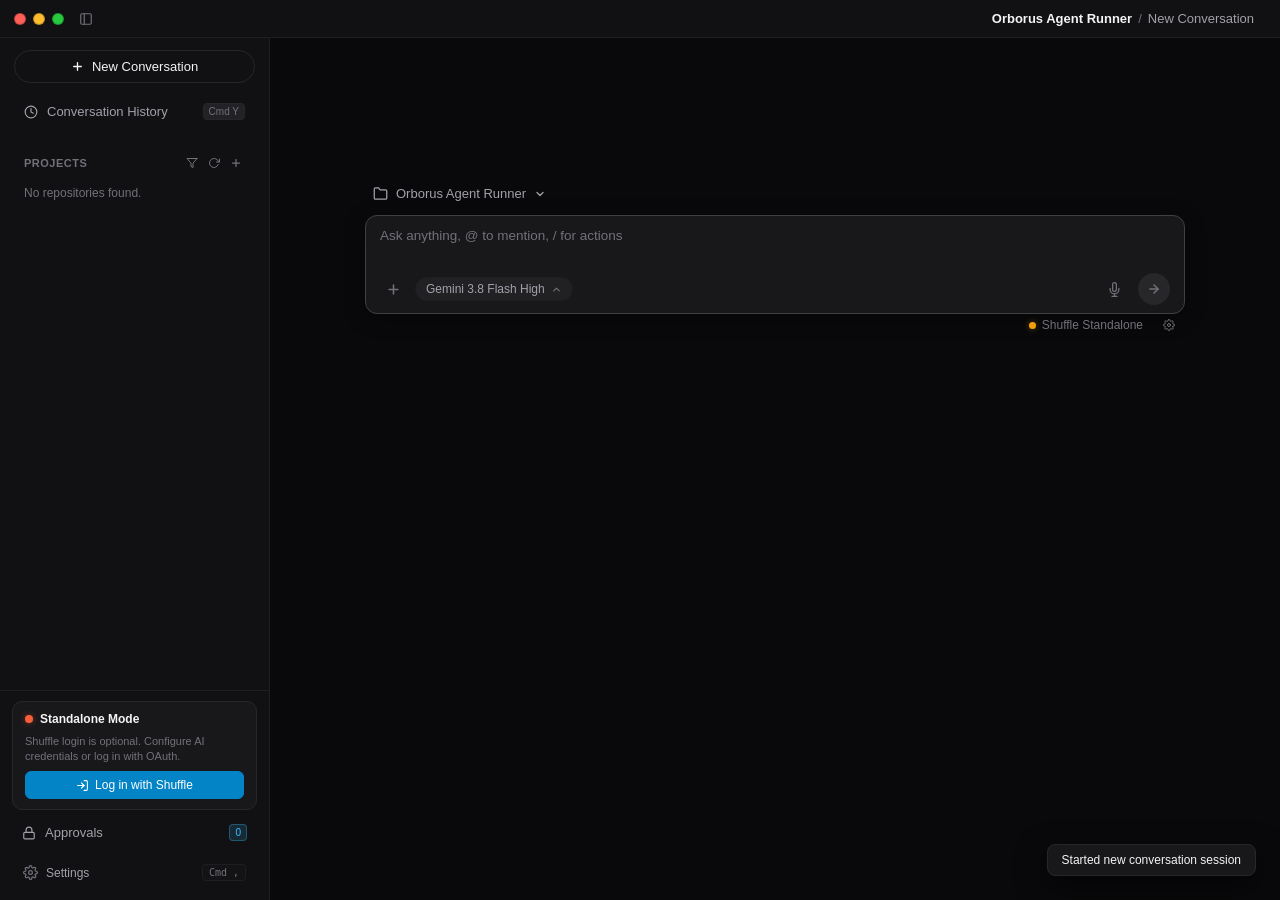
==== commit 84ab828f: "Local fixes to index etc" ====
--- a/pkg/ui/index.html
+++ b/pkg/ui/index.html
@@ -30,7 +30,7 @@
   * { box-sizing: border-box; margin: 0; padding: 0; }
 
   ::selection {
-    background: rgba(255, 255, 255, 0.2);
+    background: rgba(248, 95, 56, 0.35);
     color: #ffffff;
   }
   ::-webkit-scrollbar {
@@ -95,6 +95,7 @@
     min-height: 38px;
     width: 100%;
     background: var(--bg-sidebar);
+    border-bottom: 1px solid var(--border-subtle);
     display: flex;
     align-items: center;
     justify-content: space-between;
@@ -129,75 +130,13 @@
     cursor: default;
   }
 
-  .titlebar-right {
-    display: flex;
-    align-items: center;
-    gap: 0;
-    height: 100%;
-    margin-right: -14px;
-    -webkit-app-region: no-drag;
-  }
-
   .titlebar-left button,
   .titlebar-left .traffic-lights,
   .titlebar-left .window-nav-icons,
   .titlebar-center button,
   .titlebar-center a,
-  .titlebar-right button,
-  .win-window-controls,
-  .win-control-btn,
   .no-drag {
     -webkit-app-region: no-drag !important;
-  }
-
-  .titlebar-brand {
-    display: flex;
-    align-items: center;
-    gap: 8px;
-    margin-right: 6px;
-    -webkit-app-region: drag;
-  }
-
-  .shuffle-logo-svg {
-    color: var(--text-secondary);
-    transition: color 0.15s ease;
-  }
-
-  .titlebar-brand:hover .shuffle-logo-svg {
-    color: var(--text-primary);
-  }
-
-  .win-window-controls {
-    display: flex;
-    align-items: center;
-    height: 100%;
-    margin-left: 6px;
-    -webkit-app-region: no-drag;
-  }
-
-  .win-control-btn {
-    display: inline-flex;
-    align-items: center;
-    justify-content: center;
-    width: 44px;
-    height: 38px;
-    background: transparent;
-    border: none;
-    color: var(--text-secondary);
-    cursor: pointer;
-    transition: background 0.1s ease, color 0.1s ease;
-    padding: 0;
-    outline: none;
-  }
-
-  .win-control-btn:hover {
-    background: rgba(255, 255, 255, 0.08);
-    color: var(--text-primary);
-  }
-
-  .win-control-btn.btn-win-close:hover {
-    background: #e81123;
-    color: #ffffff;
   }
 
   .app-body {
@@ -206,26 +145,6 @@
     overflow: hidden;
     width: 100%;
     height: calc(100vh - 38px);
-  }
-
-  /* Universal SVG icon vertical centering normalization across all buttons */
-  button svg,
-  .btn-secondary-action svg,
-  .btn-skills-action svg,
-  .btn-modal-cancel svg,
-  .btn-modal-submit svg,
-  .btn-workspace-switch svg,
-  .btn-mode-activate svg,
-  .btn-mode-configure svg,
-  .btn-new-chat svg,
-  .btn-send svg,
-  .btn-stop svg,
-  .icon-btn svg,
-  .nav-icon-btn svg,
-  .model-picker-pill svg,
-  .rs-tab-btn svg {
-    display: block;
-    flex-shrink: 0;
   }
 
 
@@ -314,12 +233,12 @@
   .window-controls-windows {
     display: none;
     align-items: center;
-    height: 100%;
+    gap: 2px;
     -webkit-app-region: no-drag;
   }
   .win-btn {
-    width: 46px;
-    height: 38px;
+    width: 26px;
+    height: 22px;
     background: transparent;
     border: none;
     color: var(--text-muted);
@@ -327,15 +246,15 @@
     display: flex;
     align-items: center;
     justify-content: center;
-    border-radius: 0;
-    transition: background 0.1s, color 0.1s;
+    border-radius: 3px;
+    transition: background 0.15s, color 0.15s;
   }
   .win-btn:hover {
     background: var(--bg-hover);
     color: var(--text-primary);
   }
   .win-btn-close:hover {
-    background: #e81123 !important;
+    background: #ef4444 !important;
     color: #ffffff !important;
   }
 
@@ -367,7 +286,6 @@
     align-items: center;
     justify-content: center;
     gap: 8px;
-    line-height: 1;
     background: transparent;
     border: 1px solid var(--border);
     color: var(--text-primary);
@@ -378,10 +296,6 @@
     cursor: pointer;
     transition: all 0.15s ease;
   }
-  .btn-new-chat svg {
-    display: block;
-    flex-shrink: 0;
-  }
   .btn-new-chat:hover {
     background: var(--bg-hover);
     border-color: var(--border-hover);
@@ -556,7 +470,7 @@
   }
   .conversation-row.active {
     color: #ffffff;
-    background: rgba(255, 255, 255, 0.08);
+    background: #242938;
     font-weight: 500;
   }
   .conversation-row.active::before {
@@ -566,14 +480,13 @@
     top: 4px;
     bottom: 4px;
     width: 2.5px;
-    background: rgba(255, 255, 255, 0.4);
+    background: #38bdf8;
     border-radius: 2px;
   }
-  .conversation-left,
-  .conversation-row-left {
-    display: flex;
-    align-items: center;
-    gap: 7px;
+  .conversation-left {
+    display: flex;
+    align-items: center;
+    gap: 6px;
     overflow: hidden;
     flex: 1;
   }
@@ -581,68 +494,13 @@
     width: 6px;
     height: 6px;
     border-radius: 50%;
-    background: rgba(255, 255, 255, 0.25);
+    background: var(--text-muted);
     flex-shrink: 0;
   }
   .conversation-row.active .conversation-dot {
-    background: rgba(255, 255, 255, 0.7);
-    box-shadow: none;
-  }
-  .conversation-spinner {
-    width: 9px;
-    height: 9px;
-    border: 1.5px solid rgba(255, 255, 255, 0.2);
-    border-top-color: rgba(255, 255, 255, 0.85);
-    border-radius: 50%;
-    animation: conv-spin 0.8s linear infinite;
-    flex-shrink: 0;
-    display: inline-block;
-  }
-  @keyframes conv-spin {
-    to { transform: rotate(360deg); }
-  }
-  .conversation-running-wrap {
-    display: inline-flex;
-    align-items: center;
-    justify-content: center;
-    width: 16px;
-    height: 16px;
-    border-radius: 4px;
-    cursor: pointer;
-    flex-shrink: 0;
-    background: transparent;
-    border: none;
-    padding: 0;
-    transition: background 0.15s ease;
-  }
-  .conversation-running-wrap:hover {
-    background: rgba(255, 255, 255, 0.1);
-  }
-  .conversation-running-wrap .conversation-spinner {
-    display: inline-block;
-  }
-  .conversation-running-wrap .conversation-abort-btn {
-    display: none;
-    align-items: center;
-    justify-content: center;
-    width: 100%;
-    height: 100%;
-    background: transparent;
-    border: none;
-    padding: 0;
-    cursor: pointer;
-    color: var(--text-secondary);
-  }
-  .conversation-row:hover .conversation-running-wrap .conversation-spinner {
-    display: none;
-  }
-  .conversation-row:hover .conversation-running-wrap .conversation-abort-btn {
-    display: flex;
-  }
-  .conversation-running-wrap .conversation-abort-btn:hover {
-    color: #ffffff;
-  }
-  .conversation-title,
+    background: #38bdf8;
+    box-shadow: 0 0 6px rgba(56, 189, 248, 0.5);
+  }
   .conversation-title-text {
     white-space: nowrap;
     overflow: hidden;
@@ -672,82 +530,38 @@
     opacity: 1;
   }
   .conversation-row.pinned .btn-pin-toggle {
-    color: rgba(255, 255, 255, 0.7);
+    color: #f85f38;
   }
   .btn-pin-toggle:hover {
     color: #ffffff;
     background: rgba(255, 255, 255, 0.1);
   }
-  .btn-archive-toggle {
-    background: transparent;
-    border: none;
-    color: var(--text-muted);
-    cursor: pointer;
-    padding: 2px;
-    border-radius: 4px;
-    display: flex;
-    align-items: center;
-    justify-content: center;
-    opacity: 0;
-    transition: all 0.15s ease;
-  }
-  .conversation-row:hover .btn-archive-toggle {
-    opacity: 1;
-  }
-  .btn-archive-toggle:hover {
-    color: #ffffff;
-    background: rgba(255, 255, 255, 0.1);
-  }
-  .sidebar-section-divider {
-    font-size: 10.5px;
-    font-weight: 600;
-    text-transform: uppercase;
-    letter-spacing: 0.5px;
-    color: var(--text-muted);
-    padding: 8px 10px 4px 10px;
-    display: flex;
-    align-items: center;
-    justify-content: space-between;
-  }
 
   /* ---------------- Bottom Left Status Area ---------------- */
   .sidebar-bottom {
+    padding: 12px;
+    border-top: 1px solid var(--border-subtle);
+    display: flex;
+    flex-direction: column;
+    gap: 8px;
+    background: var(--bg-sidebar);
+  }
+
+  /* Auth / Login Status Card */
+  .status-card {
+    background: var(--bg-card);
+    border: 1px solid var(--border);
+    border-radius: 10px;
     padding: 10px 12px;
-    border-top: 1px solid var(--border-subtle);
     display: flex;
     flex-direction: column;
-    gap: 6px;
-    background: var(--bg-sidebar);
-  }
-
-  .sidebar-status-item {
+    gap: 8px;
+    transition: all 0.15s ease;
+  }
+  .status-card-header {
     display: flex;
     align-items: center;
     justify-content: space-between;
-    padding: 6px 8px;
-    border-radius: 6px;
-    cursor: pointer;
-    transition: background 0.15s ease;
-  }
-  .sidebar-status-item:hover {
-    background: rgba(255, 255, 255, 0.04);
-  }
-
-  /* Auth / Login Status Card (Legacy fallback) */
-  .status-card {
-    background: transparent;
-    border: none;
-    border-radius: 6px;
-    padding: 4px 6px;
-    display: flex;
-    flex-direction: column;
-    gap: 6px;
-    transition: all 0.15s ease;
-  }
-  .status-card-header {
-    display: flex;
-    align-items: center;
-    justify-content: space-between;
   }
   .status-title-group {
     display: flex;
@@ -755,24 +569,27 @@
     gap: 7px;
   }
   .status-dot {
-    width: 7px;
-    height: 7px;
+    width: 8px;
+    height: 8px;
     border-radius: 50%;
     flex-shrink: 0;
   }
   .status-dot.connected {
     background: var(--green);
+    box-shadow: 0 0 6px rgba(16, 185, 129, 0.4);
   }
   .status-dot.standalone {
-    background: #94a3b8;
+    background: #f85f38;
+    box-shadow: 0 0 6px rgba(248, 95, 56, 0.4);
   }
   .status-dot.disconnected {
     background: var(--amber);
+    box-shadow: 0 0 6px rgba(245, 158, 11, 0.4);
   }
   .status-label {
     font-size: 12px;
-    font-weight: 500;
-    color: var(--text-secondary);
+    font-weight: 600;
+    color: var(--text-primary);
   }
   .status-subtext {
     font-size: 11px;
@@ -825,12 +642,10 @@
     background: var(--bg-active);
   }
 
-  .sidebar-settings-btn,
-  .sidebar-settings-nav-btn {
-    display: flex;
-    align-items: center;
-    justify-content: space-between;
-    width: 100%;
+  .sidebar-settings-btn {
+    display: flex;
+    align-items: center;
+    gap: 8px;
     padding: 6px 8px;
     border-radius: 6px;
     font-size: 12px;
@@ -839,15 +654,8 @@
     border: none;
     cursor: pointer;
     transition: all 0.15s ease;
-    line-height: 1;
-  }
-  .sidebar-settings-btn svg,
-  .sidebar-settings-nav-btn svg {
-    display: block;
-    flex-shrink: 0;
-  }
-  .sidebar-settings-btn:hover,
-  .sidebar-settings-nav-btn:hover {
+  }
+  .sidebar-settings-btn:hover {
     color: var(--text-primary);
     background: var(--bg-hover);
   }
@@ -897,9 +705,9 @@
     min-height: 0;
     gap: 0;
   }
-  .center-container.chat-mode .project-selector-row,
-  .center-container.has-history .project-selector-row {
-    display: none !important;
+  .center-container.chat-mode .project-selector-row {
+    margin-bottom: 6px;
+    flex-shrink: 0;
   }
   .center-container.chat-mode .execution-stream {
     flex: 1 1 auto;
@@ -1133,9 +941,7 @@
   .model-picker-pill {
     display: inline-flex;
     align-items: center;
-    justify-content: center;
     gap: 6px;
-    line-height: 1;
     background: rgba(255, 255, 255, 0.04);
     border: 1px solid var(--border-subtle);
     border-radius: 9999px;
@@ -1145,315 +951,63 @@
     color: var(--text-secondary);
     cursor: pointer;
     transition: all 0.15s ease;
-    white-space: nowrap;
-    max-width: 260px;
-  }
-  .model-picker-pill svg {
-    display: block;
-    flex-shrink: 0;
   }
   .model-picker-pill:hover {
     color: var(--text-primary);
     background: rgba(255, 255, 255, 0.08);
     border-color: var(--border-hover);
   }
-  #lbl-active-model-name {
-    display: inline-flex;
-    align-items: center;
-    min-width: 0;
-    overflow: hidden;
-    text-overflow: ellipsis;
-    white-space: nowrap;
-  }
-  #lbl-active-model-name span {
-    overflow: hidden;
-    text-overflow: ellipsis;
-    white-space: nowrap;
-  }
   .model-chevron {
     color: var(--text-muted);
     transition: transform 0.15s ease;
-    flex-shrink: 0;
   }
   .model-dropdown-menu {
     position: absolute;
     bottom: calc(100% + 8px);
-    top: auto;
     left: 0;
-    min-width: 200px;
-    max-width: 280px;
-    width: max-content;
-    max-height: 380px;
-    overflow-y: auto;
-    overflow-x: hidden;
+    width: 270px;
     background: #141822;
     border: 1px solid #283142;
     border-radius: 10px;
     box-shadow: 0 10px 30px rgba(0, 0, 0, 0.55);
-    z-index: 1000;
+    z-index: 100;
     display: none;
     flex-direction: column;
-    padding: 4px 0;
-    transform-origin: bottom left;
-    box-sizing: border-box;
+    padding: 6px 0;
   }
   .model-dropdown-menu.visible {
     display: flex;
   }
-  /* When text field is at the bottom of the screen (chat-mode or docked): strictly grow upwards */
-  .chat-dock-container .model-dropdown-menu,
-  .chat-mode .model-dropdown-menu,
-  .model-dropdown-menu.grow-up {
-    bottom: calc(100% + 8px) !important;
-    top: auto !important;
-    transform-origin: bottom left;
-  }
-  .model-dropdown-menu.grow-down {
-    top: calc(100% + 8px) !important;
-    bottom: auto !important;
-    transform-origin: top left;
-  }
-  .reasoning-dropdown-menu {
-    min-width: 160px;
-    max-width: 200px;
-    left: 0;
-  }
   .model-option-item {
     display: flex;
     flex-direction: column;
-    padding: 6px 10px;
+    padding: 8px 12px;
     cursor: pointer;
-    transition: background 0.12s ease, color 0.12s ease;
-    border-radius: 6px;
-    margin: 1px 4px;
-    color: var(--text-secondary);
-    box-sizing: border-box;
-    max-width: calc(100% - 8px);
-  }
-  .model-option-item.compact {
-    padding: 6px 10px;
+    transition: all 0.15s ease;
+    border-bottom: 1px solid rgba(255, 255, 255, 0.03);
+  }
+  .model-option-item:last-child {
+    border-bottom: none;
   }
   .model-option-item:hover {
-    background: rgba(255, 255, 255, 0.06);
-    color: var(--text-primary);
-  }
-  .model-option-item.selected {
-    background: rgba(255, 255, 255, 0.08);
-    color: var(--text-primary);
+    background: rgba(248, 95, 56, 0.12);
+  }
+  .model-option-title {
+    font-size: 12.5px;
+    color: #e2e8f0;
     font-weight: 500;
-  }
-  .model-option-item.disabled {
-    opacity: 0.5;
-    cursor: pointer;
-  }
-  .model-option-item.disabled:hover {
-    background: rgba(255, 255, 255, 0.04);
-  }
-  .model-category-header {
-    font-size: 10px;
+    display: flex;
+    align-items: center;
+    justify-content: space-between;
+  }
+  .model-option-item.selected .model-option-title {
+    color: #f85f38;
     font-weight: 600;
-    text-transform: uppercase;
-    letter-spacing: 0.5px;
-    color: var(--text-muted);
-    padding: 8px 10px 4px 10px;
-    user-select: none;
-  }
-  .model-category-header:first-child {
-    padding-top: 4px;
-  }
-  .model-option-title {
-    font-size: 12px;
-    font-weight: 500;
-    display: flex;
-    align-items: center;
-    justify-content: space-between;
-    gap: 8px;
-    width: 100%;
-    min-width: 0;
-  }
-  .model-option-label {
-    overflow: hidden;
-    text-overflow: ellipsis;
-    white-space: nowrap;
-    min-width: 0;
-    flex: 1 1 auto;
-  }
-  .model-option-meta {
-    display: flex;
-    align-items: center;
-    gap: 6px;
-    flex-shrink: 0;
-  }
-  .active-check-icon {
-    color: var(--text-primary);
-    flex-shrink: 0;
-  }
-  .model-sublabel {
-    font-size: 10.5px;
-    color: var(--text-muted);
-  }
-  .model-badge {
-    font-size: 10px;
-    font-weight: 500;
-    padding: 1px 5px;
-    border-radius: 4px;
-    background: rgba(255, 255, 255, 0.05);
-    border: 1px solid rgba(255, 255, 255, 0.08);
-    color: var(--text-muted);
-    letter-spacing: 0.2px;
-    white-space: nowrap;
-  }
-  .model-badge.unconfigured {
-    color: #d19a3e;
-    background: rgba(209, 154, 62, 0.08);
-    border-color: rgba(209, 154, 62, 0.22);
-  }
-  .model-badge.ready {
-    color: var(--text-secondary);
-    background: rgba(255, 255, 255, 0.04);
-  }
-
-  /* Subtle Model Configuration Reminder */
-  .model-config-reminder {
-    display: flex;
-    align-items: center;
-    justify-content: space-between;
-    gap: 8px;
-    padding: 6px 4px 8px 4px;
-    margin-bottom: 6px;
-    border-bottom: 1px solid rgba(255, 255, 255, 0.05);
-    font-size: 11.5px;
-    color: var(--text-muted);
-  }
-  .model-config-reminder .reminder-left {
-    display: inline-flex;
-    align-items: center;
-    gap: 6px;
-    min-width: 0;
-    overflow: hidden;
-  }
-  .model-config-reminder .reminder-icon {
-    color: #d19a3e;
-    flex-shrink: 0;
-  }
-  #model-config-reminder-text {
-    overflow: hidden;
-    text-overflow: ellipsis;
-    white-space: nowrap;
-    color: #c9933b;
-    font-weight: 450;
-  }
-  .model-config-reminder .reminder-actions {
-    display: inline-flex;
-    align-items: center;
-    gap: 6px;
-    flex-shrink: 0;
-  }
-  .btn-reminder-action {
-    background: rgba(255, 255, 255, 0.06);
-    border: 1px solid rgba(255, 255, 255, 0.1);
-    color: var(--text-primary);
-    border-radius: 4px;
-    padding: 2px 8px;
-    font-size: 11px;
-    font-weight: 500;
-    cursor: pointer;
-    transition: background 0.15s ease, border-color 0.15s ease;
-  }
-  .btn-reminder-action:hover {
-    background: rgba(255, 255, 255, 0.1);
-    border-color: rgba(255, 255, 255, 0.18);
-  }
-  .btn-reminder-secondary {
-    background: transparent;
-    border: none;
-    color: var(--text-secondary);
-    padding: 2px 6px;
-    font-size: 11px;
-    cursor: pointer;
-    text-decoration: underline;
-    transition: color 0.15s ease;
-  }
-  .btn-reminder-secondary:hover {
-    color: var(--text-primary);
-  }
-
-  /* Unconfigured Active Model Pill */
-  .model-picker-pill.unconfigured {
-    border-color: rgba(209, 154, 62, 0.28);
-  }
-  .pill-warning-badge {
-    font-size: 9.5px;
-    font-weight: 500;
-    color: #d19a3e;
-    background: rgba(209, 154, 62, 0.1);
-    border: 1px solid rgba(209, 154, 62, 0.2);
-    border-radius: 4px;
-    padding: 1px 5px;
-    margin-left: 5px;
-    white-space: nowrap;
-    display: inline-flex;
-    align-items: center;
-    line-height: 1.2;
-  }
-
-  /* Category Header Status Badges in Dropdown */
-  .cat-status-badge {
-    font-size: 9px;
-    font-weight: 500;
-    text-transform: none;
-    letter-spacing: 0;
-    padding: 1px 5px;
-    border-radius: 3px;
-    margin-left: 6px;
-  }
-  .cat-status-badge.unconfigured {
-    color: #d19a3e;
-    background: rgba(209, 154, 62, 0.08);
-  }
-  .cat-status-badge.ready {
-    color: var(--text-muted);
-    background: rgba(255, 255, 255, 0.05);
-  }
-
-  /* Model option items in dropdown */
-  .model-option-label-group {
-    display: flex;
-    flex-direction: column;
-    gap: 1px;
-    min-width: 0;
-    flex: 1 1 auto;
-  }
-  .model-option-subnote {
-    font-size: 10px;
-    color: var(--text-muted);
-    white-space: nowrap;
-    overflow: hidden;
-    text-overflow: ellipsis;
-  }
-  .model-option-item.unconfigured {
-    opacity: 0.9;
-  }
-  .model-option-item.unconfigured:hover {
-    opacity: 1;
-  }
-  .model-dropdown-footer-hint {
-    padding: 6px 10px;
+  }
+  .model-option-desc {
     font-size: 11px;
     color: var(--text-muted);
-    display: flex;
-    justify-content: space-between;
-    align-items: center;
-    border-top: 1px solid rgba(255, 255, 255, 0.06);
-    margin-top: 4px;
-  }
-  .model-dropdown-footer-hint a {
-    color: var(--text-secondary);
-    text-decoration: underline;
-    font-weight: 500;
-  }
-  .model-dropdown-footer-hint a:hover {
-    color: var(--text-primary);
+    margin-top: 2px;
   }
 
   /* Send Button */
@@ -1470,10 +1024,6 @@
     cursor: not-allowed;
     transition: all 0.15s ease;
   }
-  .btn-send svg {
-    display: block;
-    flex-shrink: 0;
-  }
   .btn-send.active {
     background: var(--accent-blue);
     color: white;
@@ -1496,10 +1046,6 @@
     justify-content: center;
     cursor: pointer;
     transition: background 0.15s ease, transform 0.1s ease;
-  }
-  .btn-stop svg {
-    display: block;
-    flex-shrink: 0;
   }
   .btn-stop:hover {
     background: #dc2626;
@@ -1546,7 +1092,7 @@
   }
   .toolbar-control-badge:hover, .toolbar-control-badge:focus-within,
   .footer-control-badge:hover, .footer-control-badge:focus-within {
-    border-color: rgba(255, 255, 255, 0.2);
+    border-color: rgba(248, 95, 56, 0.5);
     background: rgba(255, 255, 255, 0.07);
     color: var(--text-primary);
   }
@@ -1567,7 +1113,7 @@
   }
   .toolbar-custom-input, .footer-custom-input {
     background: rgba(255, 255, 255, 0.05);
-    border: 1px solid rgba(255, 255, 255, 0.15);
+    border: 1px solid rgba(248, 95, 56, 0.5);
     border-radius: 6px;
     padding: 3px 8px;
     font-size: 11.5px;
@@ -1580,8 +1126,8 @@
     transition: all 0.15s ease;
   }
   .toolbar-custom-input:focus, .footer-custom-input:focus {
-    border-color: rgba(255, 255, 255, 0.3);
-    box-shadow: 0 0 0 2px rgba(255, 255, 255, 0.08);
+    border-color: var(--shuffle-orange);
+    box-shadow: 0 0 0 2px rgba(248, 95, 56, 0.2);
   }
   .footer-dropdown-btn {
     display: inline-flex;
@@ -1738,222 +1284,42 @@
   }
 
   /* Activity Breakdown Steps & Chat Mode Elements */
-  .user-turn-row {
-    display: flex;
-    justify-content: flex-start;
-    margin-bottom: 6px;
-    width: 100%;
-    box-sizing: border-box;
-  }
-  .user-turn-row.sticky-turn-command {
-    position: sticky;
-    top: 0;
-    z-index: 15;
-    background: var(--bg-app);
-    padding: 6px 0 8px 0;
-    margin-bottom: 6px;
-  }
-  .user-command-box {
-    width: 100%;
-    box-sizing: border-box;
-    background: rgba(255, 255, 255, 0.03);
-    border: 1px solid rgba(255, 255, 255, 0.06);
-    border-radius: 8px;
-    padding: 10px 14px;
-    display: flex;
-    flex-direction: column;
-    gap: 8px;
-    transition: border-color 0.15s ease;
-  }
-  .user-command-box:hover {
-    border-color: rgba(255, 255, 255, 0.1);
-  }
-  .user-command-main {
-    display: flex;
-    align-items: flex-start;
-    justify-content: space-between;
-    gap: 10px;
-    width: 100%;
-  }
-  .user-command-text {
-    flex: 1;
-    min-width: 0;
-    color: #f4f4f5;
+  .user-prompt-card {
+    background: #161a23;
+    border: 1px solid #283142;
+    border-radius: 12px;
+    padding: 14px 18px;
+    color: #f1f5f9;
     font-size: 13.5px;
-    font-weight: 500;
     line-height: 1.5;
     white-space: pre-wrap;
     word-break: break-word;
-    display: -webkit-box;
-    -webkit-line-clamp: 3;
-    -webkit-box-orient: vertical;
-    overflow: hidden;
-    user-select: text;
-  }
-  .user-command-text.expanded {
-    display: block;
-    -webkit-line-clamp: unset;
-    overflow: visible;
-  }
-  .btn-command-expand {
-    display: none;
-    background: transparent;
-    border: none;
-    color: var(--text-muted);
-    cursor: pointer;
-    padding: 2px 4px;
-    border-radius: 4px;
-    flex-shrink: 0;
-    transition: color 0.15s ease;
-  }
-  .btn-command-expand:hover {
-    color: var(--text-primary);
-  }
-  .btn-command-expand.expanded .cmd-expand-icon {
-    transform: rotate(180deg);
-  }
-  .cmd-expand-icon {
-    transition: transform 0.2s ease;
-    display: block;
-  }
-  .user-command-meta-bar {
+    margin-bottom: 8px;
+    box-shadow: 0 2px 10px rgba(0, 0, 0, 0.25);
+  }
+
+  .activity-summary-banner {
     display: flex;
     align-items: center;
     justify-content: space-between;
-    padding-top: 6px;
-    border-top: 1px solid rgba(255, 255, 255, 0.05);
-    font-size: 12px;
-    color: var(--text-muted);
-    flex-wrap: wrap;
-    gap: 8px;
-  }
-  .user-command-meta-left {
-    display: flex;
-    align-items: center;
-    gap: 8px;
-    flex: 1;
-    min-width: 0;
-  }
-  .cmd-meta-status {
-    color: var(--text-secondary);
-    font-weight: 500;
-    white-space: nowrap;
-  }
-  .cmd-meta-phase {
-    color: var(--text-muted);
-    font-size: 11.5px;
-    background: rgba(255, 255, 255, 0.04);
-    padding: 1px 7px;
-    border-radius: 4px;
-    border: 1px solid rgba(255, 255, 255, 0.05);
-    white-space: nowrap;
-    overflow: hidden;
-    text-overflow: ellipsis;
-    max-width: 340px;
-  }
-  .cmd-meta-dur {
-    font-family: ui-monospace, Menlo, Monaco, Consolas, monospace;
-    font-size: 11px;
-    color: var(--text-muted);
-  }
-  .btn-command-stop {
-    background: rgba(255, 255, 255, 0.06);
-    border: 1px solid rgba(255, 255, 255, 0.1);
-    color: var(--text-primary);
-    border-radius: 5px;
-    padding: 2px 10px;
-    font-size: 11.5px;
-    font-weight: 500;
-    cursor: pointer;
-    transition: all 0.15s ease;
-  }
-  .btn-command-stop:hover {
-    background: rgba(255, 255, 255, 0.12);
-    border-color: rgba(255, 255, 255, 0.2);
-  }
-
-  /* Deprecated bubble / card fallback retained for safety */
-  .user-turn-bubble {
-    color: #f4f4f5;
-    font-size: 14px;
-    font-weight: 500;
-    line-height: 1.55;
-    padding: 8px 12px;
-    background: rgba(255, 255, 255, 0.04);
-    border: 1px solid rgba(255, 255, 255, 0.06);
-    border-radius: 8px;
-    width: 100%;
-    word-break: break-word;
-    white-space: pre-wrap;
-  }
-  .user-prompt-card {
-    background: rgba(255, 255, 255, 0.04);
-    border: 1px solid rgba(255, 255, 255, 0.06);
-    border-radius: 8px;
-    padding: 8px 12px;
-    color: #f4f4f5;
-    font-size: 14px;
-    font-weight: 500;
-    line-height: 1.55;
-    white-space: pre-wrap;
-    word-break: break-word;
-    margin-bottom: 6px;
-    box-shadow: none;
-  }
-  .running-turn-indicator {
-    display: none !important; /* Replaced by sticky command meta bar at top */
-  }
-  .running-indicator-left {
-    display: flex;
-    align-items: center;
-    gap: 8px;
-  }
-  .running-indicator-dur {
-    font-size: 11px;
-    font-family: ui-monospace, monospace;
-    color: var(--text-muted);
-    margin-left: 4px;
-  }
-  .assistant-turn-content {
-    display: flex;
-    flex-direction: column;
-    gap: 10px;
-    padding: 4px 0 16px 0;
-    border-bottom: 1px solid rgba(255, 255, 255, 0.05);
-    margin-bottom: 12px;
-  }
-  .assistant-turn-content:last-child {
-    border-bottom: none;
-    margin-bottom: 0;
-  }
-  .assistant-markdown-stream {
-    width: 100%;
-    color: #e2e8f0;
-  }
-
-  .activity-summary-banner {
-    display: flex;
-    align-items: center;
-    justify-content: space-between;
-    padding: 4px 0;
+    padding: 4px 6px;
     font-size: 12.5px;
-    color: var(--text-muted);
+    color: #64748b;
     cursor: pointer;
     user-select: none;
-    background: transparent;
-    transition: color 0.15s ease;
-    margin-bottom: 2px;
+    border-radius: 6px;
+    transition: color 0.15s ease, background 0.15s ease;
+    margin-bottom: 4px;
   }
   .activity-summary-banner:hover {
-    color: var(--text-secondary);
-    background: transparent;
+    color: #94a3b8;
+    background: rgba(255, 255, 255, 0.03);
   }
   .activity-summary-chevron {
-    color: var(--text-muted);
+    color: #64748b;
     transition: transform 0.2s ease;
     display: flex;
     align-items: center;
-    opacity: 0.7;
   }
   .activity-summary-banner.collapsed .activity-summary-chevron {
     transform: rotate(-90deg);
@@ -1962,7 +1328,7 @@
   .activity-steps-container {
     display: flex;
     flex-direction: column;
-    gap: 2px;
+    gap: 4px;
     transition: all 0.2s ease;
   }
   .activity-steps-container.collapsed {
@@ -1971,29 +1337,34 @@
 
   .activity-step-row {
     background: transparent;
-    border: none;
-    margin: 2px 0;
-    transition: opacity 0.15s ease;
+    border: 1px solid transparent;
+    border-radius: 6px;
+    overflow: hidden;
+    transition: background 0.15s ease, border-color 0.15s ease;
+  }
+  .activity-step-row:hover {
+    background: rgba(255, 255, 255, 0.03);
+    border-color: rgba(255, 255, 255, 0.06);
   }
   .activity-step-header {
     display: flex;
     align-items: center;
     justify-content: space-between;
-    padding: 4px 0;
+    padding: 6px 8px;
     cursor: pointer;
     user-select: none;
     font-size: 13px;
-    color: var(--text-muted);
+    color: #94a3b8;
     background: transparent;
     transition: color 0.15s ease;
   }
   .activity-step-header:hover {
-    color: var(--text-secondary);
+    color: #f8fafc;
   }
   .activity-step-left {
     display: flex;
     align-items: center;
-    gap: 6px;
+    gap: 8px;
     overflow: hidden;
     flex: 1;
     min-width: 0;
@@ -2007,33 +1378,32 @@
     text-overflow: ellipsis;
     display: flex;
     align-items: center;
-    gap: 4px;
-    font-weight: 400;
+    gap: 2px;
   }
   .activity-step-chevron {
-    color: var(--text-muted);
+    color: #64748b;
     display: flex;
     align-items: center;
     transition: transform 0.2s ease;
     flex-shrink: 0;
     margin-left: 8px;
-    opacity: 0.7;
   }
   .activity-step-row.expanded .activity-step-chevron {
-    transform: rotate(180deg);
+    transform: rotate(90deg);
   }
   .activity-step-content {
     display: none;
-    padding: 4px 0 8px 12px;
-    background: transparent;
-    border: none;
+    padding: 10px 14px;
+    background: #090c14;
+    border-top: 1px solid #1c2230;
     font-family: ui-monospace, SFMono-Regular, Menlo, Monaco, Consolas, monospace;
     font-size: 12px;
     line-height: 1.5;
-    color: var(--text-muted);
+    color: #cbd5e1;
     overflow-x: auto;
     white-space: pre-wrap;
     max-height: 320px;
+    border-radius: 0 0 6px 6px;
   }
   .activity-step-row.expanded .activity-step-content {
     display: block;
@@ -2042,77 +1412,37 @@
     display: flex;
     align-items: center;
     gap: 8px;
-    padding: 6px 0 8px 12px;
+    padding: 8px 14px;
     font-size: 12px;
-    color: var(--text-muted);
-    background: transparent;
-    border: none;
-  }
-
-  /* File Analysis Code Tag Badge */
+    color: #38bdf8;
+    background: rgba(56, 189, 248, 0.08);
+    border-top: 1px solid rgba(56, 189, 248, 0.15);
+  }
+
+  /* File Analysis Code Tag Badge Matching Screenshot: "Analyzed </> index.html #L3170-3200" */
   .badge-code-tag {
     display: inline-flex;
     align-items: center;
     justify-content: center;
-    background: rgba(255, 255, 255, 0.06);
-    color: var(--text-secondary);
+    background: rgba(248, 95, 56, 0.15);
+    color: #f85f38;
     font-family: ui-monospace, SFMono-Regular, Menlo, Monaco, Consolas, monospace;
     font-size: 11px;
-    font-weight: 500;
+    font-weight: 600;
     padding: 1px 5px;
     border-radius: 4px;
     margin: 0 4px;
-    border: 1px solid rgba(255, 255, 255, 0.08);
+    border: 1px solid rgba(248, 95, 56, 0.25);
   }
   .step-filepath {
-    color: var(--text-primary);
+    color: #f1f5f9;
     font-weight: 500;
   }
   .step-line-range {
-    color: var(--text-muted);
+    color: #64748b;
     font-family: ui-monospace, SFMono-Regular, Menlo, Monaco, Consolas, monospace;
     font-size: 11.5px;
     margin-left: 4px;
-  }
-
-  /* Cancellation Step Dropdown */
-  .cancellation-step {
-    margin-top: 4px;
-  }
-  .cancellation-step .activity-step-header {
-    color: var(--text-muted);
-  }
-  .cancellation-step .activity-step-header:hover {
-    color: var(--text-secondary);
-  }
-  .cancellation-content {
-    padding: 6px 0 10px 12px;
-    background: transparent;
-    border: none;
-  }
-  .cancellation-actions {
-    display: flex;
-    align-items: center;
-    gap: 8px;
-  }
-  .btn-clean-retry {
-    display: inline-flex;
-    align-items: center;
-    justify-content: center;
-    padding: 4px 12px;
-    background: rgba(255, 255, 255, 0.05);
-    color: var(--text-secondary);
-    border: 1px solid rgba(255, 255, 255, 0.08);
-    border-radius: 6px;
-    font-size: 12px;
-    font-weight: 500;
-    cursor: pointer;
-    transition: all 0.15s ease;
-  }
-  .btn-clean-retry:hover {
-    background: rgba(255, 255, 255, 0.09);
-    color: var(--text-primary);
-    border-color: rgba(255, 255, 255, 0.14);
   }
 
   /* Running Tasks Panel (Matching Screenshot Bottom Drawer) */
@@ -2262,13 +1592,13 @@
   }
 
   .exec-card {
-    background: transparent;
-    border: none;
-    border-radius: 0;
-    overflow: visible;
+    background: var(--bg-card);
+    border: 1px solid var(--border);
+    border-radius: 12px;
+    overflow: hidden;
   }
   .exec-card.exec-card-error {
-    border: none;
+    border-color: var(--border);
     box-shadow: none;
   }
 
@@ -2277,16 +1607,13 @@
     display: flex;
     flex-direction: column;
     gap: 6px;
-    padding: 6px 0 10px 12px;
-    background: transparent;
-    border: none;
-    margin-top: 4px;
+    padding: 2px 0;
   }
   .compact-error-message {
-    color: var(--text-muted);
+    color: #f87171;
     font-size: 12px;
-    line-height: 1.5;
-    font-family: inherit;
+    line-height: 1.45;
+    font-family: ui-monospace, Menlo, Monaco, Consolas, monospace;
     white-space: pre-wrap;
     word-break: break-word;
   }
@@ -2294,798 +1621,76 @@
     display: flex;
     align-items: center;
     gap: 6px;
-    margin-top: 4px;
+    margin-top: 3px;
   }
   .btn-error-cta {
     display: inline-flex;
     align-items: center;
     justify-content: center;
-    padding: 4px 12px;
-    background: rgba(255, 255, 255, 0.06);
-    color: var(--text-primary);
-    border: 1px solid rgba(255, 255, 255, 0.1);
-    border-radius: 6px;
-    font-size: 12px;
-    font-weight: 500;
-    cursor: pointer;
-    transition: all 0.15s ease;
-    user-select: none;
-  }
-  .btn-error-cta:hover {
-    background: rgba(255, 255, 255, 0.12);
-  }
-  .btn-error-cta:active {
-    transform: scale(0.98);
-  }
-  .btn-error-secondary {
-    display: inline-flex;
-    align-items: center;
-    justify-content: center;
-    padding: 4px 10px;
-    background: transparent;
-    color: var(--text-secondary);
-    border: 1px solid rgba(255, 255, 255, 0.08);
-    border-radius: 6px;
-    font-size: 12px;
-    font-weight: 400;
-    cursor: pointer;
-    transition: all 0.15s ease;
-  }
-  .btn-error-secondary:hover {
-    background: rgba(255, 255, 255, 0.06);
-    color: var(--text-primary);
-  }
-  .exec-header {
-    display: none;
-  }
-  .exec-prompt {
-    color: #f1f5f9;
-    font-family: ui-monospace, Menlo, monospace;
-    font-size: 12.5px;
-  }
-  .exec-body {
-    padding: 0;
-    color: #e2e8f0;
-    overflow-x: auto;
-    max-height: 700px;
-    user-select: text;
-    -webkit-user-select: text;
-  }
-
-  /* Markdown & Rich Output Typography */
-  .markdown-rendered-body {
-    font-family: -apple-system, BlinkMacSystemFont, "Segoe UI", Roboto, "Helvetica Neue", Arial, sans-serif;
-    font-size: 13.5px;
-    line-height: 1.6;
-    color: #e2e8f0;
-    word-break: break-word;
-  }
-  .markdown-rendered-body .md-p {
-    margin: 0 0 10px 0;
-  }
-  .markdown-rendered-body .md-p:last-child {
-    margin-bottom: 0;
-  }
-  .markdown-rendered-body .md-h1 {
-    font-size: 16px;
-    font-weight: 700;
-    color: #f8fafc;
-    margin: 14px 0 6px 0;
-    padding-bottom: 4px;
-    border-bottom: 1px solid rgba(255, 255, 255, 0.08);
-  }
-  .markdown-rendered-body .md-h2 {
-    font-size: 14.5px;
-    font-weight: 600;
-    color: #f8fafc;
-    margin: 12px 0 6px 0;
-  }
-  .markdown-rendered-body .md-h3 {
-    font-size: 13.5px;
-    font-weight: 600;
-    color: #f1f5f9;
-    margin: 10px 0 4px 0;
-  }
-  .markdown-rendered-body .md-inline-code {
-    font-family: ui-monospace, SFMono-Regular, Menlo, Monaco, Consolas, monospace;
-    background: rgba(255, 255, 255, 0.06);
-    border: 1px solid rgba(255, 255, 255, 0.08);
-    color: #e2e8f0;
-    font-size: 11.5px;
-    padding: 2px 6px;
-    border-radius: 4px;
-    word-break: break-all;
-  }
-  .markdown-rendered-body .md-cmd-pill {
-    font-family: ui-monospace, SFMono-Regular, Menlo, Monaco, Consolas, monospace;
-    background: #111216;
-    border: 1px solid rgba(255, 255, 255, 0.1);
-    color: #e2e8f0;
-    font-size: 11.5px;
-    padding: 2px 7px;
-    border-radius: 4px;
-    display: inline-flex;
-    align-items: center;
-    gap: 5px;
-    cursor: pointer;
-    transition: all 0.15s ease;
-    user-select: text;
-  }
-  .markdown-rendered-body .md-cmd-pill:hover {
-    background: #171922;
-    border-color: rgba(255, 255, 255, 0.2);
-  }
-  .markdown-rendered-body .md-cmd-prefix {
-    color: #64748b;
-    font-weight: 600;
-    user-select: none;
-  }
-  .markdown-rendered-body .md-cmd-name {
-    color: #f1f5f9;
-  }
-  .markdown-rendered-body .md-file-pill {
-    font-family: ui-monospace, SFMono-Regular, Menlo, Monaco, Consolas, monospace;
-    background: rgba(255, 255, 255, 0.04);
-    border: 1px solid rgba(255, 255, 255, 0.09);
-    color: #cbd5e1;
-    font-size: 11.5px;
-    padding: 1px 7px 1px 4px;
-    border-radius: 4px;
-    display: inline-flex;
-    align-items: center;
-    gap: 6px;
-    cursor: pointer;
-    transition: all 0.15s ease;
-    margin: 1px 2px;
-    vertical-align: middle;
-    text-decoration: none;
-  }
-  .markdown-rendered-body .md-file-pill:hover {
-    background: rgba(255, 255, 255, 0.08);
-    border-color: rgba(255, 255, 255, 0.22);
+    padding: 3px 10px;
+    background: #f85f38;
     color: #ffffff;
-  }
-  .markdown-rendered-body .md-file-pill:hover .md-file-name {
-    text-decoration: underline;
-    text-decoration-color: rgba(255, 255, 255, 0.4);
-  }
-  .markdown-rendered-body .md-file-tag {
-    font-size: 10px;
-    font-weight: 700;
-    padding: 1px 4px;
-    border-radius: 3px;
-    line-height: 1.2;
-    text-transform: lowercase;
-  }
-  .tag-js, .tag-go, .tag-css, .tag-ts, .tag-py, .tag-sh, .tag-json, .tag-md {
-    background: rgba(255, 255, 255, 0.06);
-    color: #94a3b8;
-    border: 1px solid rgba(255, 255, 255, 0.1);
-  }
-  .tag-html, .tag-code {
-    background: rgba(249, 115, 22, 0.12);
-    color: #fb923c;
-    border: 1px solid rgba(249, 115, 22, 0.25);
-  }
-  .tag-img {
-    background: rgba(255, 255, 255, 0.06);
-    color: #cbd5e1;
-    border: 1px solid rgba(255, 255, 255, 0.1);
-  }
-
-  .markdown-rendered-body .code-block-box {
-    background: #090c14;
-    border: 1px solid #232938;
-    border-radius: 8px;
-    margin: 10px 0;
-    overflow: hidden;
-  }
-  .markdown-rendered-body .code-block-bar {
-    display: flex;
-    justify-content: space-between;
-    align-items: center;
-    background: #111520;
-    padding: 5px 12px;
-    border-bottom: 1px solid #1c2230;
-    font-size: 11px;
-    color: #94a3b8;
-    font-family: ui-monospace, SFMono-Regular, Menlo, Monaco, monospace;
-    text-transform: uppercase;
-    font-weight: 500;
-  }
-  .markdown-rendered-body .btn-copy-code {
-    display: inline-flex;
-    align-items: center;
-    justify-content: center;
-    gap: 4px;
-    line-height: 1;
-    background: rgba(255, 255, 255, 0.05);
-    border: 1px solid rgba(255, 255, 255, 0.1);
-    color: #cbd5e1;
-    font-size: 11px;
-    padding: 2px 7px;
-    border-radius: 4px;
-    cursor: pointer;
-    transition: all 0.15s ease;
-  }
-  .markdown-rendered-body .btn-copy-code svg {
-    display: block;
-    flex-shrink: 0;
-  }
-  .markdown-rendered-body .btn-copy-code:hover {
-    background: rgba(255, 255, 255, 0.12);
-    color: #ffffff;
-    border-color: rgba(255, 255, 255, 0.2);
-  }
-  .markdown-rendered-body .code-block-pre {
-    margin: 0;
-    padding: 10px 14px;
-    overflow-x: auto;
-    font-family: ui-monospace, SFMono-Regular, Menlo, Monaco, Consolas, monospace;
-    font-size: 12px;
-    line-height: 1.5;
-    color: #f1f5f9;
-  }
-  .markdown-rendered-body .md-ul,
-  .markdown-rendered-body .md-ol {
-    margin: 4px 0 10px 20px;
-    padding: 0;
-  }
-  .markdown-rendered-body .md-li,
-  .markdown-rendered-body .md-oli {
-    margin-bottom: 4px;
-    color: #cbd5e1;
-  }
-  .markdown-rendered-body .md-blockquote {
-    border-left: 3px solid rgba(255, 255, 255, 0.18);
-    margin: 8px 0;
-    padding: 6px 12px;
-    color: #94a3b8;
-    background: rgba(255, 255, 255, 0.02);
-    border-radius: 0 4px 4px 0;
-  }
-  .markdown-rendered-body .md-hr,
-  .markdown-rendered-body .md-split-line {
     border: none;
-    border-top: 1px solid rgba(255, 255, 255, 0.08);
-    margin: 18px 0 16px 0;
-  }
-
-  .markdown-rendered-body .md-inline-image-card {
-    display: inline-flex;
-    flex-direction: column;
-    border: 1px solid #1c2230;
-    border-radius: 6px;
-    overflow: hidden;
-    background: #090c14;
-    cursor: pointer;
-    margin: 8px 0;
-    max-width: 320px;
-    transition: all 0.15s ease;
-  }
-  .markdown-rendered-body .md-inline-image-card:hover {
-    border-color: rgba(255, 255, 255, 0.25);
-    transform: translateY(-1px);
-  }
-  .markdown-rendered-body .md-inline-image-card img {
-    max-width: 100%;
-    max-height: 200px;
-    object-fit: cover;
-    display: block;
-  }
-  .markdown-rendered-body .md-image-caption {
-    font-size: 11px;
-    color: #94a3b8;
-    padding: 5px 8px;
-    font-family: ui-monospace, monospace;
-    white-space: nowrap;
-    overflow: hidden;
-    text-overflow: ellipsis;
-  }
-
-  /* Bottom Changed Files Overview Bar matching screenshot */
-  .turn-changes-footer {
-    display: flex;
-    justify-content: space-between;
-    align-items: center;
-    padding: 10px 0 4px 0;
-    background: transparent;
-    border-top: 1px solid rgba(255, 255, 255, 0.07);
-    border-radius: 0;
-    font-size: 12px;
-    cursor: pointer;
-    user-select: none;
-    margin-top: 8px;
-  }
-  .turn-changes-footer:hover {
-    background: transparent;
-    opacity: 0.9;
-  }
-  .turn-changes-left {
-    display: flex;
-    align-items: center;
-    gap: 8px;
-    color: #94a3b8;
-    font-family: ui-monospace, SFMono-Regular, Menlo, Monaco, Consolas, monospace;
-  }
-  .turn-changes-count {
-    font-weight: 500;
-    color: #cbd5e1;
-  }
-  .turn-changes-add {
-    color: #4ade80;
-    font-weight: 600;
-  }
-  .turn-changes-del {
-    color: #f87171;
-    font-weight: 600;
-  }
-  .turn-changes-chevron {
-    color: #64748b;
-    margin-left: 2px;
-  }
-  .btn-review-changes {
-    display: inline-flex;
-    align-items: center;
-    justify-content: center;
-    line-height: 1;
-    gap: 6px;
-    padding: 4px 10px;
-    background: rgba(255, 255, 255, 0.06);
-    border: 1px solid rgba(255, 255, 255, 0.12);
-    border-radius: 6px;
-    color: #f1f5f9;
+    border-radius: 5px;
     font-size: 11.5px;
     font-weight: 500;
     cursor: pointer;
-    transition: all 0.15s ease;
-  }
-  .btn-review-changes svg {
-    display: block;
-    flex-shrink: 0;
-  }
-  .btn-review-changes:hover {
-    background: rgba(255, 255, 255, 0.12);
-    border-color: rgba(255, 255, 255, 0.22);
-    color: #ffffff;
-  }
-
-  /* Right Preview Sidebar & Inspector Drawer */
-  .preview-sidebar {
-    width: 440px;
-    min-width: 320px;
-    max-width: 50vw;
-    height: 100%;
-    background: var(--bg-sidebar);
-    border-left: 1px solid var(--border-subtle);
-    display: flex;
-    flex-direction: column;
-    z-index: 40;
-    animation: slideInRight 0.2s cubic-bezier(0.16, 1, 0.3, 1);
-    overflow: hidden;
-    position: relative;
-    transition: width 0.2s cubic-bezier(0.16, 1, 0.3, 1);
-  }
-  .preview-sidebar.expanded {
-    width: 720px;
-    max-width: 65vw;
-  }
-  @keyframes slideInRight {
-    from { transform: translateX(30px); opacity: 0; }
-    to { transform: translateX(0); opacity: 1; }
-  }
-  .preview-sidebar-header {
-    height: 44px;
-    min-height: 44px;
-    padding: 0 12px;
+    transition: background 0.15s ease;
+    user-select: none;
+  }
+  .btn-error-cta:hover {
+    background: #e04f29;
+  }
+  .btn-error-cta:active {
+    transform: scale(0.98);
+  }
+  .btn-error-secondary {
+    display: inline-flex;
+    align-items: center;
+    justify-content: center;
+    padding: 3px 9px;
+    background: rgba(255, 255, 255, 0.05);
+    color: var(--text-secondary);
+    border: 1px solid var(--border);
+    border-radius: 5px;
+    font-size: 11.5px;
+    font-weight: 500;
+    cursor: pointer;
+    transition: background 0.15s ease, color 0.15s ease, border-color 0.15s ease;
+    user-select: none;
+  }
+  .btn-error-secondary:hover {
+    background: rgba(255, 255, 255, 0.08);
+    color: var(--text-primary);
+    border-color: var(--border-hover);
+  }
+  .exec-header {
+    display: flex;
+    align-items: center;
+    justify-content: space-between;
+    padding: 6px 12px;
     border-bottom: 1px solid var(--border-subtle);
-    display: flex;
-    justify-content: space-between;
-    align-items: center;
-    background: rgba(0, 0, 0, 0.15);
-    user-select: none;
-  }
-  .rs-tab-group {
-    display: flex;
-    align-items: center;
-    gap: 3px;
-  }
-  .rs-tab-btn {
-    display: inline-flex;
-    align-items: center;
-    justify-content: center;
-    width: 28px;
-    height: 28px;
-    border-radius: 6px;
-    background: transparent;
-    border: 1px solid transparent;
-    color: #71717a;
-    cursor: pointer;
-    transition: all 0.12s ease;
-  }
-  .rs-tab-btn svg {
-    display: block;
-    flex-shrink: 0;
-  }
-  .rs-tab-btn:hover {
-    background: rgba(255, 255, 255, 0.05);
-    color: #e4e4e7;
-  }
-  .rs-tab-btn.active {
-    background: rgba(255, 255, 255, 0.08);
-    border-color: rgba(255, 255, 255, 0.14);
-    color: #ffffff;
-  }
-  .rs-header-center {
-    display: flex;
-    align-items: center;
-    gap: 6px;
-    min-width: 0;
-    overflow: hidden;
-  }
-  .rs-header-actions {
-    display: flex;
-    align-items: center;
-    gap: 4px;
-  }
-  .preview-header-left {
-    display: flex;
-    align-items: center;
-    gap: 8px;
-    min-width: 0;
-    overflow: hidden;
-  }
-  .preview-file-icon {
-    display: flex;
-    align-items: center;
+    font-size: 11.5px;
+    color: var(--text-muted);
+    background: var(--bg-code);
+  }
+  .exec-prompt {
     color: #fde047;
-    flex-shrink: 0;
-  }
-  .preview-title {
+    font-family: "SF Mono", Menlo, monospace;
     font-size: 12.5px;
-    font-weight: 600;
-    color: #f1f5f9;
-    white-space: nowrap;
-    overflow: hidden;
-    text-overflow: ellipsis;
-    font-family: ui-monospace, SFMono-Regular, Menlo, Monaco, Consolas, monospace;
-  }
-  .preview-badge {
-    font-size: 10.5px;
-    padding: 2px 6px;
-    border-radius: 4px;
-    background: rgba(255, 255, 255, 0.08);
-    color: #94a3b8;
-    white-space: nowrap;
-    font-family: ui-monospace, monospace;
-  }
-  .preview-header-actions {
-    display: flex;
-    align-items: center;
-    gap: 6px;
-  }
-
-  /* Right Sidebar Panels */
-  .rs-panel {
-    display: none;
-    flex: 1;
-    flex-direction: column;
-    overflow-y: auto;
-    background: var(--bg-sidebar);
-  }
-  .rs-panel.active {
-    display: flex;
-  }
-
-  /* Overview Collapsible Sections */
-  .rs-section {
-    border-bottom: 1px solid rgba(255, 255, 255, 0.035);
-  }
-  .rs-section-header {
-    display: flex;
-    justify-content: space-between;
-    align-items: center;
-    padding: 9px 16px;
-    cursor: pointer;
-    user-select: none;
-    transition: background 0.12s ease;
-  }
-  .rs-section-header:hover {
-    background: rgba(255, 255, 255, 0.025);
-  }
-  .rs-sec-header-left {
-    display: flex;
-    align-items: center;
-    gap: 8px;
-    min-width: 0;
-  }
-  .rs-sec-title {
+  }
+  .exec-body {
+    padding: 8px 12px;
+    font-family: "SF Mono", Menlo, Monaco, Consolas, monospace;
     font-size: 12px;
-    font-weight: 500;
-    color: #a1a1aa;
-  }
-  .rs-sec-count {
-    font-size: 11px;
-    font-family: ui-monospace, SFMono-Regular, Menlo, monospace;
-    color: #71717a;
-    min-width: 10px;
-  }
-  .rs-sec-chevron {
-    color: #71717a;
-    transition: transform 0.15s cubic-bezier(0.16, 1, 0.3, 1);
-  }
-  .rs-section.expanded .rs-sec-chevron {
-    transform: rotate(0deg);
-  }
-  .rs-section:not(.expanded) .rs-sec-chevron {
-    transform: rotate(-90deg);
-  }
-  .rs-filter-pill {
-    display: inline-flex;
-    align-items: center;
-    gap: 4px;
-    background: rgba(255, 255, 255, 0.06);
-    border: 1px solid rgba(255, 255, 255, 0.1);
-    border-radius: 4px;
-    padding: 1px 6px;
-    font-size: 10.5px;
-    color: #cbd5e1;
-    cursor: pointer;
-    margin-left: 2px;
-  }
-  .rs-section:not(.expanded) .rs-section-body {
-    display: none !important;
-  }
-  .rs-files-list {
-    display: flex;
-    flex-direction: column;
-    padding: 2px 0 4px 0;
-  }
-  .rs-file-item {
-    display: flex;
-    align-items: center;
-    justify-content: space-between;
-    padding: 5px 16px 5px 22px;
-    cursor: pointer;
-    font-size: 12px;
-    font-family: ui-monospace, SFMono-Regular, Menlo, Monaco, Consolas, monospace;
-    color: #e4e4e7;
-    transition: background 0.12s ease;
-  }
-  .rs-file-item:hover {
-    background: rgba(255, 255, 255, 0.045);
-    color: #ffffff;
-  }
-  .rs-file-left {
-    display: flex;
-    align-items: center;
-    gap: 8px;
-    min-width: 0;
-    overflow: hidden;
-  }
-  .rs-file-icon {
-    display: inline-flex;
-    align-items: center;
-    flex-shrink: 0;
-  }
-  .rs-file-name {
-    overflow: hidden;
-    text-overflow: ellipsis;
-    white-space: nowrap;
-    font-weight: 400;
-  }
-  .rs-file-dir {
-    font-size: 11px;
-    color: #71717a;
-    margin-left: 8px;
-    flex-shrink: 0;
-  }
-  .rs-see-all-btn {
-    background: none;
-    border: none;
-    color: #71717a;
-    font-size: 11.5px;
-    padding: 6px 16px 8px 22px;
-    cursor: pointer;
-    text-align: left;
-    font-family: inherit;
-    transition: color 0.12s ease;
-  }
-  .rs-see-all-btn:hover {
-    color: #cbd5e1;
-    text-decoration: underline;
-  }
-  .rs-item-row {
-    display: flex;
-    align-items: center;
-    justify-content: space-between;
-    padding: 6px 16px 6px 22px;
-    cursor: pointer;
-    font-size: 12px;
-    color: #e4e4e7;
-    transition: background 0.12s ease;
-  }
-  .rs-item-row:hover {
-    background: rgba(255, 255, 255, 0.045);
-    color: #ffffff;
-  }
-  .rs-item-icon {
-    color: #71717a;
-    flex-shrink: 0;
-    margin-right: 8px;
-  }
-  .rs-item-name {
-    flex: 1;
-    overflow: hidden;
-    text-overflow: ellipsis;
-    white-space: nowrap;
-  }
-  .rs-item-meta {
-    font-size: 11px;
-    color: #71717a;
-    font-family: ui-monospace, monospace;
-    margin-left: 8px;
-    flex-shrink: 0;
-  }
-  .rs-empty-hint {
-    padding: 6px 16px 10px 24px;
-    font-size: 11px;
-    color: #71717a;
-    font-style: italic;
-  }
-  .rs-terminal-container {
-    display: flex;
-    flex-direction: column;
-    height: 100%;
-    background: #090c14;
-  }
-  .rs-terminal-bar {
-    display: flex;
-    justify-content: space-between;
-    align-items: center;
-    padding: 8px 14px;
-    border-bottom: 1px solid #1c2230;
-    font-size: 11.5px;
-    color: #94a3b8;
-    font-family: ui-monospace, monospace;
-  }
-  .rs-terminal-output {
-    flex: 1;
-    margin: 0;
-    padding: 12px 14px;
-    background: #090c14;
-    color: #e2e8f0;
-    font-family: ui-monospace, SFMono-Regular, Menlo, monospace;
-    font-size: 11.5px;
-    line-height: 1.5;
-    overflow-y: auto;
+    line-height: 1.45;
+    color: #f4f4f5;
     white-space: pre-wrap;
-  }
-  .preview-sidebar-content {
-    flex: 1;
-    overflow-y: auto;
-    overflow-x: hidden;
-    display: flex;
-    flex-direction: column;
-    background: #0a0d15;
-  }
-  .preview-code-wrap {
-    display: flex;
-    font-family: ui-monospace, SFMono-Regular, Menlo, Monaco, Consolas, monospace;
-    font-size: 11.5px;
-    line-height: 1.6;
-    min-height: 100%;
-    background: #090c14;
-  }
-  .preview-code-lines {
-    padding: 12px 10px;
-    text-align: right;
-    color: #475569;
-    user-select: none;
-    border-right: 1px solid #1c2230;
-    background: #0c0f18;
-  }
-  .preview-code-lines span {
-    display: block;
-  }
-  .preview-code-pre {
-    margin: 0;
-    padding: 12px 14px;
-    flex: 1;
     overflow-x: auto;
-    color: #e2e8f0;
-    white-space: pre;
-  }
-  .preview-image-wrap {
-    padding: 24px;
-    display: flex;
-    flex-direction: column;
-    align-items: center;
-    justify-content: center;
-    gap: 14px;
-    min-height: 100%;
-  }
-  .preview-image-img {
-    max-width: 100%;
-    max-height: 55vh;
-    border-radius: 6px;
-    box-shadow: 0 4px 20px rgba(0, 0, 0, 0.5);
-    border: 1px solid #1c2230;
-  }
-  .preview-image-meta {
-    font-size: 11px;
-    color: #94a3b8;
-    font-family: ui-monospace, monospace;
-  }
-  .review-changes-list {
-    display: flex;
-    flex-direction: column;
-    gap: 8px;
-    padding: 14px;
-  }
-  .review-file-card {
-    border: 1px solid #1c2230;
-    border-radius: 8px;
-    background: #0f131d;
-    overflow: hidden;
-  }
-  .review-file-header {
-    display: flex;
-    justify-content: space-between;
-    align-items: center;
-    padding: 8px 12px;
-    background: #141926;
-    cursor: pointer;
-    font-size: 12px;
-  }
-  .review-file-header:hover {
-    background: #1a2030;
-  }
-  .review-file-left {
-    display: flex;
-    align-items: center;
-    gap: 8px;
-    overflow: hidden;
-    text-overflow: ellipsis;
-    min-width: 0;
-  }
-  .review-file-status-badge {
-    font-size: 10px;
-    font-weight: 700;
-    padding: 1px 5px;
-    border-radius: 3px;
-    font-family: ui-monospace, monospace;
-    text-transform: uppercase;
-  }
-  .status-modified { background: rgba(234, 179, 8, 0.15); color: #fde047; border: 1px solid rgba(234, 179, 8, 0.3); }
-  .status-added { background: rgba(34, 197, 94, 0.15); color: #4ade80; border: 1px solid rgba(34, 197, 94, 0.3); }
-  .status-deleted { background: rgba(239, 68, 68, 0.15); color: #f87171; border: 1px solid rgba(239, 68, 68, 0.3); }
-  .review-file-path {
-    font-family: ui-monospace, monospace;
-    color: #f1f5f9;
-    font-size: 12px;
-    white-space: nowrap;
-    overflow: hidden;
-    text-overflow: ellipsis;
-  }
-  .review-file-stats {
-    display: flex;
-    gap: 6px;
-    font-family: ui-monospace, monospace;
-    font-size: 11px;
-  }
-  .review-diff-body {
-    padding: 8px 12px;
-    background: #090c14;
-    border-top: 1px solid #1c2230;
-    overflow-x: auto;
-    font-family: ui-monospace, monospace;
-    font-size: 11.5px;
-    line-height: 1.5;
-  }
-  .diff-line-add { color: #4ade80; background: rgba(34, 197, 94, 0.08); display: block; }
-  .diff-line-del { color: #f87171; background: rgba(239, 68, 68, 0.08); display: block; }
-  .diff-line-info { color: #64748b; display: block; }
+    max-height: 340px;
+    user-select: text;
+    -webkit-user-select: text;
+  }
 
   .spinner {
     width: 10px;
@@ -3100,131 +1705,19 @@
     to { transform: rotate(360deg); }
   }
 
-  /* Shimmer progress bar for active turns */
-  .running-progress-shimmer {
-    position: relative;
-    width: 100%;
-    height: 3px;
-    background: rgba(255, 255, 255, 0.05);
-    overflow: hidden;
-    border-radius: 2px;
-    margin-top: 8px;
-  }
-  .running-progress-shimmer::after {
-    content: "";
-    position: absolute;
-    top: 0;
-    left: -40%;
-    width: 40%;
-    height: 100%;
-    background: linear-gradient(90deg, transparent, #f85f38, transparent);
-    animation: shimmerSlide 1.6s cubic-bezier(0.4, 0, 0.2, 1) infinite;
-  }
-  @keyframes shimmerSlide {
-    0% { left: -40%; }
-    100% { left: 140%; }
-  }
-
-  .running-status-phase {
-    font-size: 11.5px;
-    color: var(--text-muted);
-    margin-top: 4px;
-    display: flex;
-    align-items: center;
-    gap: 6px;
-    font-family: var(--font-sans);
-    transition: color 0.2s ease;
-  }
-
-  /* Stop button inside active execution card */
-  .btn-card-stop {
-    background: rgba(239, 68, 68, 0.12);
-    border: 1px solid rgba(239, 68, 68, 0.28);
-    color: #f87171;
-    font-size: 11px;
-    font-weight: 600;
-    padding: 3px 9px;
-    border-radius: 4px;
-    cursor: pointer;
-    display: inline-flex;
-    align-items: center;
-    gap: 5px;
-    transition: all 0.15s ease;
-  }
-  .btn-card-stop:hover {
-    background: rgba(239, 68, 68, 0.22);
-    border-color: rgba(239, 68, 68, 0.45);
-    color: #ffffff;
-  }
-
-  /* Queued Turn Cards */
-  .queued-turn-card {
-    background: rgba(255, 255, 255, 0.015);
-    border: 1px dashed rgba(255, 255, 255, 0.12);
-    border-radius: 8px;
-    padding: 10px 14px;
-    margin-bottom: 12px;
-    display: flex;
-    flex-direction: column;
-    gap: 6px;
-    animation: fadeIn 0.2s ease;
-  }
-  .queued-turn-header {
-    display: flex;
-    align-items: center;
-    justify-content: space-between;
-  }
-  .queued-badge {
-    font-size: 10px;
-    font-weight: 700;
-    letter-spacing: 0.6px;
-    padding: 2px 7px;
-    border-radius: 4px;
-    background: rgba(234, 179, 8, 0.15);
-    color: #fde047;
-    border: 1px solid rgba(234, 179, 8, 0.25);
-    display: inline-flex;
-    align-items: center;
-    gap: 5px;
-  }
-  .queued-prompt-text {
-    font-size: 12.5px;
-    color: var(--text-normal);
-    line-height: 1.4;
-    white-space: pre-wrap;
-    word-break: break-word;
-  }
-  .btn-cancel-queued {
-    background: transparent;
-    border: none;
-    color: var(--text-muted);
-    font-size: 11px;
-    cursor: pointer;
-    padding: 2px 6px;
-    border-radius: 4px;
-    transition: all 0.15s ease;
-  }
-  .btn-cancel-queued:hover {
-    background: rgba(239, 68, 68, 0.15);
-    color: #f87171;
-  }
-  .queued-status-hint {
-    font-size: 11px;
-    color: var(--text-muted);
-    display: flex;
-    align-items: center;
-    gap: 6px;
-  }
-  .queue-pill-counter {
-    background: rgba(255, 255, 255, 0.08);
-    color: var(--text-muted);
-    border: 1px solid rgba(255, 255, 255, 0.1);
-    font-size: 10.5px;
-    font-weight: 500;
-    padding: 1px 6px;
-    border-radius: 10px;
-    margin-left: 6px;
+  .streaming-cursor {
+    display: inline-block;
+    width: 6px;
+    height: 14px;
+    background: #f85f38;
+    margin-left: 3px;
     vertical-align: middle;
+    border-radius: 1px;
+    animation: cursor-blink 0.8s infinite;
+  }
+  @keyframes cursor-blink {
+    0%, 100% { opacity: 1; }
+    50% { opacity: 0; }
   }
 
 
@@ -3304,11 +1797,6 @@
     margin-top: 8px;
   }
   .btn-modal-cancel {
-    display: inline-flex;
-    align-items: center;
-    justify-content: center;
-    gap: 6px;
-    line-height: 1;
     background: var(--bg-hover);
     border: 1px solid var(--border);
     color: var(--text-secondary);
@@ -3317,38 +1805,24 @@
     font-size: 13px;
     cursor: pointer;
   }
-  .btn-modal-cancel svg {
-    display: block;
-    flex-shrink: 0;
-  }
   .btn-modal-submit {
-    display: inline-flex;
-    align-items: center;
-    justify-content: center;
-    gap: 6px;
-    line-height: 1;
-    background: #ffffff;
+    background: #f85f38;
     border: none;
-    color: #090d16;
+    color: white;
     padding: 7px 16px;
     border-radius: 6px;
     font-size: 13px;
     font-weight: 600;
     cursor: pointer;
-    transition: opacity 0.12s ease;
-  }
-  .btn-modal-submit svg {
-    display: block;
-    flex-shrink: 0;
   }
   .btn-modal-submit:hover {
-    opacity: 0.9;
+    background: #ea580c;
   }
 
   /* ---------------- Settings Area Modal & Dialog ---------------- */
   .settings-modal-dialog {
-    background: #131722;
-    border: 1px solid rgba(255, 255, 255, 0.08);
+    background: var(--bg-card);
+    border: 1px solid var(--border);
     border-radius: 12px;
     width: 820px;
     max-width: 94vw;
@@ -3363,8 +1837,8 @@
   .settings-sidebar {
     width: 220px;
     min-width: 220px;
-    background: #0d1017;
-    border-right: 1px solid rgba(255, 255, 255, 0.06);
+    background: #090d16;
+    border-right: 1px solid var(--border);
     padding: 16px 10px;
     display: flex;
     flex-direction: column;
@@ -3405,18 +1879,18 @@
   }
   .settings-nav-item:hover {
     color: var(--text-primary);
-    background: rgba(255, 255, 255, 0.04);
+    background: var(--bg-hover);
   }
   .settings-nav-item * {
     pointer-events: none;
   }
   .settings-nav-item.active {
-    color: var(--text-primary);
-    background: rgba(255, 255, 255, 0.08);
-    font-weight: 500;
+    color: #ffffff;
+    background: rgba(248, 95, 56, 0.14);
+    font-weight: 600;
   }
   .settings-nav-item.active svg {
-    color: currentColor;
+    color: #f85f38;
   }
   .settings-nav-item.project-item {
     justify-content: space-between;
@@ -3431,13 +1905,13 @@
   }
   .settings-project-badge {
     font-size: 9px;
-    font-weight: 500;
+    font-weight: 600;
     text-transform: uppercase;
     padding: 1px 5px;
     border-radius: 4px;
-    background: rgba(255, 255, 255, 0.06);
-    color: var(--text-muted);
-    border: 1px solid rgba(255, 255, 255, 0.08);
+    background: rgba(248, 95, 56, 0.2);
+    color: #f85f38;
+    border: 1px solid rgba(248, 95, 56, 0.3);
     flex-shrink: 0;
   }
   .settings-content-pane {
@@ -3514,7 +1988,7 @@
   }
   .settings-select {
     background: var(--bg-sidebar);
-    border: 1px solid rgba(255, 255, 255, 0.08);
+    border: 1px solid var(--border);
     border-radius: 6px;
     color: var(--text-primary);
     font-size: 12px;
@@ -3524,7 +1998,7 @@
     min-width: 220px;
   }
   .settings-select:focus {
-    border-color: rgba(255, 255, 255, 0.25);
+    border-color: #f85f38;
   }
   .settings-footer {
     display: flex;
@@ -3536,8 +2010,8 @@
   }
   .segmented-control {
     display: inline-flex;
-    background: rgba(255, 255, 255, 0.04);
-    border: 1px solid rgba(255, 255, 255, 0.08);
+    background: var(--bg-sidebar);
+    border: 1px solid var(--border);
     border-radius: 6px;
     padding: 2px;
     gap: 2px;
@@ -3554,19 +2028,14 @@
     transition: all 0.12s ease;
   }
   .segmented-btn.active {
-    background: rgba(255, 255, 255, 0.08);
+    background: var(--bg-hover);
     color: var(--text-primary);
-    font-weight: 500;
-    box-shadow: none;
+    font-weight: 600;
+    box-shadow: 0 1px 3px rgba(0,0,0,0.25);
   }
   .btn-workspace-switch {
-    display: inline-flex;
-    align-items: center;
-    justify-content: center;
-    gap: 6px;
-    line-height: 1;
     background: transparent;
-    border: 1px solid rgba(255, 255, 255, 0.1);
+    border: 1px solid var(--border);
     color: var(--text-secondary);
     padding: 4px 10px;
     border-radius: 6px;
@@ -3575,43 +2044,29 @@
     cursor: pointer;
     transition: all 0.15s ease;
   }
-  .btn-workspace-switch svg {
-    display: block;
-    flex-shrink: 0;
-  }
   .btn-workspace-switch:hover {
-    color: var(--text-primary);
-    border-color: rgba(255, 255, 255, 0.2);
+    color: #f85f38;
+    border-color: #f85f38;
   }
   .btn-workspace-switch.active {
-    background: rgba(255, 255, 255, 0.08);
-    color: var(--text-primary);
-    border-color: rgba(255, 255, 255, 0.18);
+    background: rgba(248, 95, 56, 0.15);
+    color: #f85f38;
+    border-color: #f85f38;
     cursor: default;
   }
   .btn-secondary-action {
-    display: inline-flex;
-    align-items: center;
-    justify-content: center;
-    gap: 7px;
-    line-height: 1;
-    background: rgba(255, 255, 255, 0.05);
-    border: 1px solid rgba(255, 255, 255, 0.1);
-    color: var(--text-primary);
-    padding: 6px 14px;
+    background: var(--bg-hover);
+    border: 1px solid var(--border);
+    color: var(--text-secondary);
+    padding: 5px 12px;
     border-radius: 6px;
     font-size: 12px;
     cursor: pointer;
     transition: all 0.12s ease;
   }
-  .btn-secondary-action svg {
-    display: block;
-    flex-shrink: 0;
-  }
   .btn-secondary-action:hover {
     color: var(--text-primary);
-    background: rgba(255, 255, 255, 0.08);
-    border-color: rgba(255, 255, 255, 0.2);
+    background: var(--bg-active);
   }
   .toggle-switch {
     position: relative;
@@ -3628,7 +2083,7 @@
     position: absolute;
     cursor: pointer;
     top: 0; left: 0; right: 0; bottom: 0;
-    background-color: rgba(255, 255, 255, 0.12);
+    background-color: var(--border);
     transition: 0.2s;
     border-radius: 20px;
   }
@@ -3639,32 +2094,29 @@
     width: 14px;
     left: 3px;
     bottom: 3px;
-    background-color: #cbd5e1;
+    background-color: white;
     transition: 0.2s;
     border-radius: 50%;
   }
   .toggle-switch input:checked + .slider {
-    background-color: rgba(255, 255, 255, 0.35);
+    background-color: #f85f38;
   }
   .toggle-switch input:checked + .slider:before {
     transform: translateX(18px);
-    background-color: #ffffff;
   }
   .shortcuts-table {
     display: flex;
     flex-direction: column;
-    gap: 4px;
+    gap: 8px;
   }
   .shortcut-row {
     display: flex;
     align-items: center;
     justify-content: space-between;
-    padding: 8px 0;
-    background: transparent;
-    border-bottom: 1px solid rgba(255, 255, 255, 0.04);
-  }
-  .shortcut-row:last-child {
-    border-bottom: none;
+    padding: 8px 10px;
+    background: var(--bg-sidebar);
+    border: 1px solid var(--border-subtle);
+    border-radius: 6px;
   }
   .shortcut-desc {
     font-size: 12px;
@@ -3673,21 +2125,19 @@
   .shortcut-pill {
     font-size: 10px;
     font-family: ui-monospace, Menlo, Monaco, monospace;
-    background: rgba(255, 255, 255, 0.05);
+    background: var(--bg-code);
     color: var(--text-muted);
-    border: 1px solid rgba(255, 255, 255, 0.08);
+    border: 1px solid var(--border-subtle);
     padding: 2px 6px;
     border-radius: 4px;
   }
   .btn-skills-action {
     display: inline-flex;
     align-items: center;
-    justify-content: center;
     gap: 6px;
-    line-height: 1;
-    background: rgba(255, 255, 255, 0.04);
-    border: 1px solid rgba(255, 255, 255, 0.1);
-    color: var(--text-secondary);
+    background: var(--bg-hover);
+    border: 1px solid var(--border);
+    color: var(--text-primary);
     padding: 5px 11px;
     border-radius: 6px;
     font-size: 11.5px;
@@ -3695,14 +2145,9 @@
     cursor: pointer;
     transition: all 0.15s ease;
   }
-  .btn-skills-action svg {
-    display: block;
-    flex-shrink: 0;
-  }
   .btn-skills-action:hover {
-    border-color: rgba(255, 255, 255, 0.2);
-    color: var(--text-primary);
-    background: rgba(255, 255, 255, 0.07);
+    border-color: #f85f38;
+    color: #f85f38;
   }
   .settings-subgroup-title {
     font-size: 11px;
@@ -3715,20 +2160,17 @@
   .skills-list-container {
     display: flex;
     flex-direction: column;
-    gap: 4px;
+    gap: 8px;
   }
   .skill-card {
-    background: transparent;
-    border: none;
-    border-bottom: 1px solid rgba(255, 255, 255, 0.05);
-    padding: 10px 0;
+    background: var(--bg-sidebar);
+    border: 1px solid var(--border);
+    border-radius: 8px;
+    padding: 10px 14px;
     transition: border-color 0.15s ease;
   }
-  .skill-card:last-child {
-    border-bottom: none;
-  }
   .skill-card:hover {
-    border-color: rgba(255, 255, 255, 0.1);
+    border-color: rgba(248, 95, 56, 0.4);
   }
   .skill-card-header {
     display: flex;
@@ -3744,28 +2186,37 @@
   }
   .skill-card-name {
     font-size: 13px;
-    font-weight: 500;
+    font-weight: 600;
     color: var(--text-primary);
     font-family: ui-monospace, Menlo, Monaco, monospace;
   }
   .skill-badge {
     font-size: 9px;
-    font-weight: 500;
+    font-weight: 700;
     letter-spacing: 0.5px;
     text-transform: uppercase;
-    padding: 1px 5px;
+    padding: 2px 6px;
     border-radius: 4px;
-    background: rgba(255, 255, 255, 0.06);
-    color: var(--text-muted);
-    border: 1px solid rgba(255, 255, 255, 0.08);
-  }
-  .skill-badge.injected,
-  .skill-badge.control,
-  .skill-badge.project,
+  }
+  .skill-badge.injected {
+    background: rgba(248, 95, 56, 0.18);
+    color: #f85f38;
+    border: 1px solid rgba(248, 95, 56, 0.35);
+  }
+  .skill-badge.control {
+    background: rgba(245, 158, 11, 0.18);
+    color: #f59e0b;
+    border: 1px solid rgba(245, 158, 11, 0.35);
+  }
+  .skill-badge.project {
+    background: rgba(59, 130, 246, 0.18);
+    color: #60a5fa;
+    border: 1px solid rgba(59, 130, 246, 0.35);
+  }
   .skill-badge.global {
-    background: rgba(255, 255, 255, 0.06);
-    color: var(--text-muted);
-    border: 1px solid rgba(255, 255, 255, 0.08);
+    background: rgba(148, 163, 184, 0.15);
+    color: #cbd5e1;
+    border: 1px solid rgba(148, 163, 184, 0.25);
   }
   .skill-card-desc {
     font-size: 12px;
@@ -3785,103 +2236,32 @@
   .skill-card-instructions {
     margin-top: 8px;
     padding-top: 8px;
-    border-top: 1px solid rgba(255, 255, 255, 0.04);
+    border-top: 1px solid var(--border-subtle);
     font-size: 11px;
     font-family: ui-monospace, Menlo, Monaco, monospace;
     color: var(--text-muted);
     white-space: pre-wrap;
     max-height: 120px;
     overflow-y: auto;
-    background: transparent;
-    padding: 0;
-    border-radius: 0;
+    background: var(--bg-code);
+    padding: 8px;
+    border-radius: 6px;
   }
   .btn-skill-revoke {
     background: transparent;
-    border: 1px solid rgba(255, 255, 255, 0.1);
+    border: 1px solid var(--border);
     color: var(--text-muted);
     font-size: 10.5px;
-    padding: 2px 7px;
+    padding: 3px 8px;
     border-radius: 4px;
     cursor: pointer;
     transition: all 0.12s ease;
   }
   .btn-skill-revoke:hover {
-    color: var(--text-primary);
-    border-color: rgba(255, 255, 255, 0.2);
-    background: rgba(255, 255, 255, 0.05);
-  }
-
-  /* BYOK Model Management Styles */
-  .byok-model-tag {
-    display: inline-flex;
-    align-items: center;
-    gap: 6px;
-    padding: 4px 9px;
-    border-radius: 6px;
-    background: rgba(255, 255, 255, 0.04);
-    border: 1px solid rgba(255, 255, 255, 0.08);
-    color: var(--text-secondary);
-    font-size: 11.5px;
-    font-family: ui-monospace, Menlo, Monaco, monospace;
-    cursor: pointer;
-    user-select: none;
-    transition: all 0.12s ease;
-  }
-  .byok-model-tag:hover {
-    background: rgba(255, 255, 255, 0.08);
-    color: var(--text-primary);
-    border-color: rgba(255, 255, 255, 0.16);
-  }
-  .byok-model-tag.active {
-    background: rgba(255, 255, 255, 0.12);
-    color: var(--text-primary);
-    border-color: rgba(255, 255, 255, 0.25);
-    font-weight: 500;
-  }
-  .byok-tag-check {
-    display: inline-flex;
-    align-items: center;
-    color: var(--text-secondary);
-    font-size: 11px;
-  }
-  .byok-tag-remove {
-    display: inline-flex;
-    align-items: center;
-    justify-content: center;
-    width: 14px;
-    height: 14px;
-    border-radius: 50%;
-    color: var(--text-muted);
-    font-size: 11px;
-    line-height: 1;
-    cursor: pointer;
-    margin-left: 2px;
-    transition: all 0.12s ease;
-  }
-  .byok-tag-remove:hover {
-    color: #fff;
-    background: rgba(255, 255, 255, 0.15);
-  }
-  .byok-chip-btn {
-    display: inline-flex;
-    align-items: center;
-    padding: 3px 8px;
-    border-radius: 5px;
-    background: rgba(255, 255, 255, 0.03);
-    border: 1px solid rgba(255, 255, 255, 0.06);
-    color: var(--text-muted);
-    font-size: 11px;
-    font-family: ui-monospace, Menlo, Monaco, monospace;
-    cursor: pointer;
-    transition: all 0.12s ease;
-  }
-  .byok-chip-btn:hover {
-    background: rgba(255, 255, 255, 0.07);
-    color: var(--text-secondary);
-    border-color: rgba(255, 255, 255, 0.12);
-  }
-
+    color: #f87171;
+    border-color: #f87171;
+    background: rgba(239, 68, 68, 0.1);
+  }
   .sidebar-footer-nav {
     display: flex;
     align-items: center;
@@ -3914,7 +2294,7 @@
     transition: color 0.15s ease;
   }
   .sidebar-settings-nav-btn:hover svg {
-    color: var(--text-primary);
+    color: #f85f38;
   }
 
   .sidebar {
@@ -3930,7 +2310,31 @@
     pointer-events: none;
   }
 
-
+  /* Popovers / Dropdowns */
+  .toolbar-left {
+    position: relative;
+    display: flex;
+    align-items: center;
+    gap: 8px;
+  }
+  .model-dropdown-menu {
+    position: absolute;
+    top: calc(100% + 6px);
+    left: 32px;
+    background: var(--bg-card);
+    border: 1px solid var(--border);
+    border-radius: 8px;
+    padding: 4px;
+    min-width: 210px;
+    box-shadow: 0 10px 25px rgba(0, 0, 0, 0.6);
+    display: none;
+    flex-direction: column;
+    gap: 2px;
+    z-index: 50;
+  }
+  .model-dropdown-menu.visible {
+    display: flex;
+  }
   .footer-dropdown-wrapper {
     position: relative;
   }
@@ -4129,324 +2533,9 @@
     display: flex;
   }
 
-  /* Local Models Management */
-  .local-model-row {
-    display: flex;
-    align-items: center;
-    justify-content: space-between;
-    padding: 8px 0;
-    background: transparent;
-    border: none;
-    border-bottom: 1px solid rgba(255, 255, 255, 0.04);
-    gap: 8px;
-    transition: all 0.15s ease;
-  }
-  .local-model-row:last-child {
-    border-bottom: none;
-  }
-  .local-model-row:hover {
-    background: rgba(255, 255, 255, 0.02);
-  }
-  .local-model-row.active {
-    background: transparent;
-  }
-  .local-model-name {
-    font-family: ui-monospace, Menlo, Monaco, monospace;
-    font-size: 11.5px;
-    font-weight: 500;
-    color: var(--text-primary);
-    white-space: nowrap;
-    overflow: hidden;
-    text-overflow: ellipsis;
-  }
-  .local-model-meta {
-    display: flex;
-    align-items: center;
-    gap: 6px;
-    font-size: 11px;
-    color: var(--text-muted);
-  }
-  .local-model-size-badge {
-    background: rgba(255, 255, 255, 0.05);
-    border: 1px solid rgba(255, 255, 255, 0.08);
-    padding: 1px 6px;
-    border-radius: 4px;
-    font-family: ui-monospace, Menlo, Monaco, monospace;
-    font-size: 10.5px;
-  }
-  .local-model-quant-badge {
-    background: rgba(255, 255, 255, 0.05);
-    border: 1px solid rgba(255, 255, 255, 0.08);
-    color: var(--text-secondary);
-    padding: 1px 6px;
-    border-radius: 4px;
-    font-size: 10px;
-    font-weight: 500;
-  }
-  .btn-activate-model {
-    font-size: 11px;
-    font-weight: 500;
-    padding: 3px 9px;
-    border-radius: 4px;
-    border: 1px solid rgba(255, 255, 255, 0.1);
-    background: rgba(255, 255, 255, 0.04);
-    color: var(--text-secondary);
-    cursor: pointer;
-    transition: all 0.12s ease;
-  }
-  .btn-activate-model:hover {
-    border-color: rgba(255, 255, 255, 0.2);
-    color: var(--text-primary);
-    background: rgba(255, 255, 255, 0.08);
-  }
-  .btn-activate-model.active {
-    background: rgba(255, 255, 255, 0.12);
-    border-color: rgba(255, 255, 255, 0.25);
-    color: var(--text-primary);
-    cursor: default;
-  }
-
-  /* 4 Distinct AI Execution Modes & Overview Grid */
-  .settings-mode-pill {
-    font-size: 10px;
-    font-weight: 500;
-    padding: 1px 6px;
-    border-radius: 4px;
-    text-transform: uppercase;
-    letter-spacing: 0.5px;
-    margin-left: auto;
-    background: rgba(255, 255, 255, 0.06);
-    color: var(--text-muted);
-    border: 1px solid rgba(255, 255, 255, 0.08);
-  }
-  .settings-mode-pill.local,
-  .settings-mode-pill.shuffle,
-  .settings-mode-pill.orborus,
-  .settings-mode-pill.direct {
-    background: rgba(255, 255, 255, 0.06);
-    color: var(--text-muted);
-    border: 1px solid rgba(255, 255, 255, 0.08);
-  }
-
-  .modes-overview-grid {
-    display: grid;
-    grid-template-columns: repeat(auto-fit, minmax(260px, 1fr));
-    gap: 12px;
-    margin-bottom: 18px;
-  }
-  .mode-card {
-    background: rgba(255, 255, 255, 0.02);
-    border: 1px solid rgba(255, 255, 255, 0.08);
-    border-radius: 8px;
-    padding: 14px;
-    display: flex;
-    flex-direction: column;
-    justify-content: space-between;
-    gap: 12px;
-    position: relative;
-    transition: all 0.15s ease;
-  }
-  .mode-card:hover {
-    border-color: rgba(255, 255, 255, 0.18);
-  }
-  .mode-card.active {
-    border-color: rgba(255, 255, 255, 0.3);
-    background: rgba(255, 255, 255, 0.04);
-    box-shadow: none;
-  }
-  .mode-card-header {
-    display: flex;
-    align-items: flex-start;
-    justify-content: space-between;
-    gap: 8px;
-  }
-  .mode-card-title-group {
-    display: flex;
-    align-items: center;
-    gap: 8px;
-  }
-  .mode-card-num {
-    display: inline-flex;
-    align-items: center;
-    justify-content: center;
-    width: 20px;
-    height: 20px;
-    border-radius: 4px;
-    background: rgba(255, 255, 255, 0.06);
-    border: 1px solid rgba(255, 255, 255, 0.08);
-    font-size: 11px;
-    font-weight: 600;
-    color: var(--text-secondary);
-  }
-  .mode-card.active .mode-card-num {
-    background: rgba(255, 255, 255, 0.15);
-    border-color: rgba(255, 255, 255, 0.25);
-    color: var(--text-primary);
-  }
-  .mode-card-title {
-    font-size: 13px;
-    font-weight: 500;
-    color: var(--text-primary);
-  }
-  .mode-card-badge {
-    font-size: 10px;
-    font-weight: 500;
-    padding: 1px 6px;
-    border-radius: 4px;
-    white-space: nowrap;
-    background: rgba(255, 255, 255, 0.05);
-    color: var(--text-muted);
-    border: 1px solid rgba(255, 255, 255, 0.08);
-  }
-  .mode-card-badge.badge-active {
-    background: rgba(255, 255, 255, 0.12);
-    color: var(--text-primary);
-    border-color: rgba(255, 255, 255, 0.2);
-  }
-  .mode-card-badge.badge-ready {
-    background: rgba(255, 255, 255, 0.06);
-    color: var(--text-secondary);
-    border-color: rgba(255, 255, 255, 0.1);
-  }
-  .mode-card-badge.badge-idle {
-    background: rgba(255, 255, 255, 0.04);
-    color: var(--text-muted);
-    border-color: rgba(255, 255, 255, 0.06);
-  }
-  .mode-card-desc {
-    font-size: 12px;
-    color: var(--text-secondary);
-    line-height: 1.45;
-  }
-  .mode-card-meta {
-    font-size: 11px;
-    color: var(--text-muted);
-    font-family: ui-monospace, Menlo, Monaco, monospace;
-    background: transparent;
-    padding: 4px 0;
-    border: none;
-  }
-  .mode-card-actions {
-    display: flex;
-    align-items: center;
-    gap: 8px;
-    margin-top: 4px;
-  }
-  .btn-mode-activate {
-    flex: 1;
-    padding: 6px 12px;
-    border-radius: 6px;
-    font-size: 11.5px;
-    font-weight: 500;
-    cursor: pointer;
-    border: 1px solid rgba(255, 255, 255, 0.1);
-    background: rgba(255, 255, 255, 0.04);
-    color: var(--text-secondary);
-    transition: all 0.12s ease;
-    display: inline-flex;
-    align-items: center;
-    justify-content: center;
-    gap: 6px;
-    line-height: 1;
-  }
-  .btn-mode-activate svg {
-    display: block;
-    flex-shrink: 0;
-  }
-  .btn-mode-activate:hover {
-    border-color: rgba(255, 255, 255, 0.2);
-    color: var(--text-primary);
-    background: rgba(255, 255, 255, 0.07);
-  }
-  .btn-mode-activate.active {
-    background: rgba(255, 255, 255, 0.12);
-    border-color: rgba(255, 255, 255, 0.25);
-    color: var(--text-primary);
-    cursor: default;
-  }
-  .btn-mode-configure {
-    display: inline-flex;
-    align-items: center;
-    justify-content: center;
-    gap: 6px;
-    line-height: 1;
-    padding: 6px 11px;
-    border-radius: 6px;
-    font-size: 11.5px;
-    font-weight: 500;
-    cursor: pointer;
-    border: 1px solid rgba(255, 255, 255, 0.1);
-    background: transparent;
-    color: var(--text-secondary);
-    transition: all 0.12s ease;
-    white-space: nowrap;
-  }
-  .btn-mode-configure svg {
-    display: block;
-    flex-shrink: 0;
-  }
-  .btn-mode-configure:hover {
-    color: var(--text-primary);
-    border-color: rgba(255, 255, 255, 0.2);
-    background: rgba(255, 255, 255, 0.04);
-  }
-
-  .mode-active-banner {
-    background: transparent;
-    border-bottom: 1px solid rgba(255, 255, 255, 0.06);
-    border-radius: 0;
-    padding: 8px 0 14px 0;
-    display: flex;
-    align-items: center;
-    justify-content: space-between;
-    gap: 12px;
-    margin-bottom: 16px;
-  }
-  .mode-active-banner.inactive {
-    background: transparent;
-    border-color: rgba(255, 255, 255, 0.06);
-  }
-  .mode-banner-info {
-    display: flex;
-    align-items: center;
-    gap: 10px;
-  }
-  .mode-banner-dot {
-    width: 7px;
-    height: 7px;
-    border-radius: 50%;
-    background: var(--text-primary);
-    box-shadow: none;
-  }
-  .mode-active-banner.inactive .mode-banner-dot {
-    background: var(--text-muted);
-    box-shadow: none;
-  }
-  .mode-banner-text-title {
-    font-size: 12px;
-    font-weight: 600;
-    color: var(--text-primary);
-  }
-  .mode-banner-text-desc {
-    font-size: 11px;
-    color: var(--text-muted);
-  }
-
 </style>
 </head>
 <body>
-  <script>
-    (function() {
-      try {
-        var isMac = (typeof navigator !== 'undefined') && (navigator.platform.indexOf('Mac') > -1 || navigator.userAgent.indexOf('Mac') > -1);
-        if (isMac) {
-          document.write('<style>#win-controls{display:none!important;}#mac-controls{display:flex!important;}</style>');
-        } else {
-          document.write('<style>#mac-controls{display:none!important;}#win-controls{display:none!important;}.titlebar-brand{display:none!important;}</style>');
-        }
-      } catch(e) {}
-    })();
-  </script>
 
   <!-- ================= Unified Top Window Header ================= -->
   <header class="app-titlebar window-drag-area">
@@ -4472,12 +2561,17 @@
         </div>
       </div>
 
-      <!-- Shuffle Tendon App Branding -->
-      <div class="titlebar-brand" style="display:flex; align-items:center; gap:8px; margin-right:4px; user-select:none;">
-        <svg class="shuffle-logo-svg" width="16" height="16" viewBox="0 0 24 24" fill="none">
-          <path d="M16 3h5v5M4 20L21 3M21 16v5h-5M15 15l6 6M4 4l5 5" stroke="currentColor" stroke-width="2.2" stroke-linecap="round" stroke-linejoin="round"/>
-        </svg>
-        <span class="shuffle-brand-title" style="font-size:12px; font-weight:600; letter-spacing:0.2px; color:var(--text-primary);">Shuffle Tendon</span>
+      <!-- Windows controls fallback -->
+      <div id="win-controls" class="window-controls-windows">
+        <button class="win-btn" title="Minimize" onclick="windowControl('minimize')">
+          <svg width="10" height="10" viewBox="0 0 24 24" stroke="currentColor" stroke-width="2"><line x1="4" y1="12" x2="20" y2="12"/></svg>
+        </button>
+        <button class="win-btn" title="Maximize" onclick="windowControl('maximize')">
+          <svg width="10" height="10" viewBox="0 0 24 24" fill="none" stroke="currentColor" stroke-width="2"><rect x="4" y="4" width="16" height="16" rx="1"/></svg>
+        </button>
+        <button class="win-btn win-btn-close" title="Close" onclick="windowControl('close')">
+          <svg width="10" height="10" viewBox="0 0 24 24" stroke="currentColor" stroke-width="2"><line x1="6" y1="6" x2="18" y2="18"/><line x1="6" y1="18" x2="18" y2="6"/></svg>
+        </button>
       </div>
 
       <!-- Persistent Sidebar Toggle & Navigation Arrows -->
@@ -4497,45 +2591,6 @@
         <span id="topbar-project-name" style="color:var(--text-primary); font-weight:600;">Orborus Agent Runner</span>
         <span style="color:var(--text-muted);">/</span>
         <span id="topbar-conv-title" style="color:var(--text-secondary);">New Conversation</span>
-        <button id="btn-archive-active-chat" class="btn-archive-toggle" title="Archive this conversation" style="display:none; margin-left:4px; opacity:0.7;" onclick="archiveConversation(activeConversationId, event)">
-          <svg width="12" height="12" viewBox="0 0 24 24" fill="none" stroke="currentColor" stroke-width="2" stroke-linecap="round" stroke-linejoin="round">
-            <polyline points="21 8 21 21 3 21 3 8"/>
-            <rect x="1" y="3" width="22" height="5"/>
-            <line x1="10" y1="12" x2="14" y2="12"/>
-          </svg>
-        </button>
-      </div>
-    </div>
-
-    <!-- Right Window Controls (Windows / Linux) & Right Sidebar Toggle -->
-    <div class="titlebar-right">
-      <div class="window-nav-icons" style="display:flex; align-items:center; gap:4px; margin-right:6px;">
-        <button id="btn-toggle-right-sidebar" class="nav-icon-btn" title="Toggle Right Sidebar" onclick="toggleRightSidebar()">
-          <svg width="14" height="14" viewBox="0 0 24 24" fill="none" stroke="currentColor" stroke-width="2" stroke-linecap="round" stroke-linejoin="round">
-            <rect x="3" y="3" width="18" height="18" rx="2" ry="2"/>
-            <line x1="15" y1="3" x2="15" y2="21"/>
-          </svg>
-        </button>
-      </div>
-
-      <!-- Windows / Linux Window Controls -->
-      <div id="win-controls" class="win-window-controls">
-        <button class="win-control-btn btn-win-min" title="Minimize" onclick="windowControl('minimize')">
-          <svg width="10" height="10" viewBox="0 0 10 10" fill="none" stroke="currentColor" stroke-width="1.2">
-            <line x1="1" y1="5" x2="9" y2="5"/>
-          </svg>
-        </button>
-        <button class="win-control-btn btn-win-max" title="Maximize" onclick="windowControl('maximize')">
-          <svg width="10" height="10" viewBox="0 0 10 10" fill="none" stroke="currentColor" stroke-width="1.2">
-            <rect x="1.5" y="1.5" width="7" height="7"/>
-          </svg>
-        </button>
-        <button class="win-control-btn btn-win-close" title="Close" onclick="windowControl('close')">
-          <svg width="10" height="10" viewBox="0 0 10 10" fill="none" stroke="currentColor" stroke-width="1.2">
-            <line x1="1.5" y1="1.5" x2="8.5" y2="8.5"/>
-            <line x1="8.5" y1="1.5" x2="1.5" y2="8.5"/>
-          </svg>
-        </button>
       </div>
     </div>
   </header>
@@ -4573,6 +2628,11 @@
         <div class="section-header">
           <span>Projects</span>
           <div class="section-header-actions">
+            <button class="nav-icon-btn" title="Filter Projects" onclick="toggleProjectsFilter()">
+              <svg width="12" height="12" viewBox="0 0 24 24" fill="none" stroke="currentColor" stroke-width="2" stroke-linecap="round" stroke-linejoin="round">
+                <polygon points="22 3 2 3 10 12.46 10 19 14 21 14 12.46 22 3"/>
+              </svg>
+            </button>
             <button id="btn-scan-repos" class="nav-icon-btn" title="Scan Repositories" onclick="scanRepositories()">
               <svg width="12" height="12" viewBox="0 0 24 24" fill="none" stroke="currentColor" stroke-width="2" stroke-linecap="round" stroke-linejoin="round">
                 <polyline points="23 4 23 10 17 10"/>
@@ -4592,20 +2652,52 @@
           <input id="sidebar-project-filter" class="project-filter-input" placeholder="Filter projects and chats..." oninput="filterProjectTree(this.value)">
         </div>
 
-        <div id="sidebar-project-tree" class="project-tree"></div>
+        <div id="sidebar-project-tree" class="project-tree">
+          <div id="sidebar-scan-loading" style="font-size:12px; color:var(--text-muted); padding:6px 10px;">Loading projects...</div>
+        </div>
       </div>
     </div>
 
     <!-- Bottom Left Status & Settings Area -->
-    <div class="sidebar-bottom">
-      <div id="auth-status-row" class="sidebar-status-item" onclick="handleAuthAction()" title="Shuffle Connection & Authentication">
-        <div class="status-title-group">
-          <div id="status-indicator-dot" class="status-dot connected"></div>
-          <span id="status-indicator-label" class="status-label">Shuffle Standalone</span>
+    <div class="sidebar-bottom" style="padding:10px 12px; border-top:1px solid var(--border-subtle); display:flex; flex-direction:column; gap:8px; background:var(--bg-sidebar);">
+      <!-- Auth Status Card -->
+      <div id="auth-status-card" class="status-card">
+        <div class="status-card-header">
+          <div class="status-title-group">
+            <div id="status-indicator-dot" class="status-dot disconnected"></div>
+            <span id="status-indicator-label" class="status-label">Shuffle OAuth2 Required</span>
+          </div>
         </div>
+
+        <div id="status-subtext" class="status-subtext">
+          Requires Shuffle OAuth2 login to run tasks. Or configure custom AI in Settings.
+        </div>
+
+        <div id="status-details-box" class="status-details">
+          <div>Org: <span id="lbl-org" style="color:var(--text-primary)">-</span></div>
+          <div>Env: <span id="lbl-env" style="color:var(--text-primary)">-</span></div>
+        </div>
+
+        <button id="btn-auth-action" class="status-btn btn-login" onclick="handleAuthAction()">
+          <svg width="13" height="13" viewBox="0 0 24 24" fill="none" stroke="currentColor" stroke-width="2" stroke-linecap="round" stroke-linejoin="round">
+            <path d="M15 3h4a2 2 0 0 1 2 2v14a2 2 0 0 1-2 2h-4"/>
+            <polyline points="10 17 15 12 10 7"/>
+            <line x1="15" y1="12" x2="3" y2="12"/>
+          </svg>
+          <span id="lbl-btn-auth">Log in with Shuffle</span>
+        </button>
       </div>
 
-
+      <button id="btn-sidebar-remembered" class="nav-item" style="padding:6px 10px; width:100%; border:none; background:transparent; border-radius:6px; cursor:pointer;" onclick="openRememberedApprovalsModal()" title="View and revoke remembered command approvals">
+        <div class="nav-item-left">
+          <svg width="14" height="14" viewBox="0 0 24 24" fill="none" stroke="currentColor" stroke-width="2" stroke-linecap="round" stroke-linejoin="round">
+            <rect x="3" y="11" width="18" height="11" rx="2" ry="2"/>
+            <path d="M7 11V7a5 5 0 0 1 10 0v4"/>
+          </svg>
+          <span>Approvals</span>
+        </div>
+        <span id="remembered-rules-count" class="shortcut-badge" style="background:rgba(56, 189, 248, 0.15); color:#38bdf8; border:1px solid rgba(56, 189, 248, 0.3);">0</span>
+      </button>
 
       <button id="btn-sidebar-settings" class="sidebar-settings-nav-btn" onclick="openSettingsModal()" title="Settings (Cmd+,)">
         <div class="sidebar-settings-nav-left" style="display:flex; align-items:center; gap:8px;">
@@ -4758,22 +2850,6 @@
 
         <!-- Centered Chat Input Card Matching Screenshot -->
         <div class="input-card">
-          <!-- Subtle Model Configuration Reminder (Shown when active model is unconfigured) -->
-          <div id="model-config-reminder" class="model-config-reminder" style="display:none;">
-            <div class="reminder-left">
-              <svg class="reminder-icon" width="13" height="13" viewBox="0 0 24 24" fill="none" stroke="currentColor" stroke-width="2" stroke-linecap="round" stroke-linejoin="round">
-                <circle cx="12" cy="12" r="10"/>
-                <line x1="12" y1="8" x2="12" y2="12"/>
-                <line x1="12" y1="16" x2="12.01" y2="16"/>
-              </svg>
-              <span id="model-config-reminder-text">Gemini 3.8 Flash requires a Shuffle Cloud session or Google API key.</span>
-            </div>
-            <div class="reminder-actions">
-              <button id="btn-model-reminder-action" class="btn-reminder-action" type="button" onclick="handleReminderAction()">Log In</button>
-              <button id="btn-model-reminder-local" class="btn-reminder-secondary" type="button" onclick="handleReminderUseLocal()" style="display:none;">Use Local GPU</button>
-            </div>
-          </div>
-
           <textarea id="prompt-input" class="prompt-textarea" rows="2" placeholder="Ask anything, @ to mention, / for actions" oninput="handleInput(this)" onkeydown="handleKeyDown(event)"></textarea>
           
           <div class="card-toolbar">
@@ -4785,30 +2861,15 @@
                 </svg>
               </button>
 
-              <!-- Model Selector: Shuffle AI (if enabled), BYOK model(s), Local models -->
+              <!-- Model Selector Matching Screenshot: "+ Gemini 3.8 Flash High ^" -->
               <div class="model-picker-wrapper">
                 <button id="btn-model-picker" class="model-picker-pill" type="button" onclick="toggleModelDropdown(event)" title="Switch AI Model">
-                  <span id="lbl-active-model-name">Gemini 3.8 Flash</span>
+                  <span id="lbl-active-model-name">Gemini 3.8 Flash High</span>
                   <svg class="model-chevron" width="11" height="11" viewBox="0 0 24 24" fill="none" stroke="currentColor" stroke-width="2.5" stroke-linecap="round" stroke-linejoin="round">
                     <polyline points="18 15 12 9 6 15"/>
                   </svg>
                 </button>
                 <div id="model-dropdown-menu" class="model-dropdown-menu"></div>
-              </div>
-
-              <!-- Reasoning Selector (Defaults to Low) -->
-              <div class="model-picker-wrapper reasoning-picker-wrapper">
-                <button id="btn-reasoning-picker" class="model-picker-pill" type="button" onclick="toggleReasoningDropdown(event)" title="Reasoning Effort">
-                  <svg width="12" height="12" viewBox="0 0 24 24" fill="none" stroke="currentColor" stroke-width="2" stroke-linecap="round" stroke-linejoin="round" style="opacity:0.75;">
-                    <path d="M9.5 2A2.5 2.5 0 0 1 12 4.5v15a2.5 2.5 0 0 1-4.96.44 2.5 2.5 0 0 1-2.96-3.08 3 3 0 0 1-.34-5.58 2.5 2.5 0 0 1 1.32-4.24 2.5 2.5 0 0 1 4.44-2.04z"/>
-                    <path d="M14.5 2A2.5 2.5 0 0 0 12 4.5v15a2.5 2.5 0 0 0 4.96.44 2.5 2.5 0 0 0 2.96-3.08 3 3 0 0 0 .34-5.58 2.5 2.5 0 0 0-1.32-4.24 2.5 2.5 0 0 0-4.44-2.04z"/>
-                  </svg>
-                  <span id="lbl-active-reasoning">Reasoning: Low</span>
-                  <svg class="model-chevron" width="11" height="11" viewBox="0 0 24 24" fill="none" stroke="currentColor" stroke-width="2.5" stroke-linecap="round" stroke-linejoin="round">
-                    <polyline points="18 15 12 9 6 15"/>
-                  </svg>
-                </button>
-                <div id="reasoning-dropdown-menu" class="model-dropdown-menu reasoning-dropdown-menu"></div>
               </div>
 
               <!-- Backwards compatibility selects hidden -->
@@ -4830,6 +2891,16 @@
             </div>
 
             <div class="toolbar-right">
+              <!-- Voice Microphone Button Matching Screenshot -->
+              <button class="icon-btn" id="btn-mic" title="Voice Input" onclick="toggleVoiceInput()">
+                <svg width="15" height="15" viewBox="0 0 24 24" fill="none" stroke="currentColor" stroke-width="2" stroke-linecap="round" stroke-linejoin="round">
+                  <path d="M12 1a3 3 0 0 0-3 3v8a3 3 0 0 0 6 0V4a3 3 0 0 0-3-3z"/>
+                  <path d="M19 10v2a7 7 0 0 1-14 0v-2"/>
+                  <line x1="12" y1="19" x2="12" y2="23"/>
+                  <line x1="8" y1="23" x2="16" y2="23"/>
+                </svg>
+              </button>
+
               <!-- Send Button -->
               <button id="btn-send" class="btn-send" title="Run Execution (Enter)" onclick="submitPrompt()">
                 <svg width="14" height="14" viewBox="0 0 24 24" fill="none" stroke="currentColor" stroke-width="2.5" stroke-linecap="round" stroke-linejoin="round">
@@ -4848,176 +2919,25 @@
           </div>
         </div>
 
-        <!-- Hidden compatibility elements -->
-        <div style="display:none;">
-          <div id="footer-status-dot"></div>
-          <span id="footer-env-label"></span>
-          <button id="btn-footer-auth"></button>
-          <button id="btn-mic"></button>
+        <!-- Card Footer Row with Connection / Auth Status & Settings -->
+        <div class="card-footer-row">
+          <div class="footer-controls-group">
+            <button id="btn-footer-auth" class="footer-dropdown-btn" title="Authentication & Connection Settings" onclick="openSettingsModal('auth')">
+              <div id="footer-status-dot" class="status-dot disconnected" style="width:7px; height:7px;"></div>
+              <span id="footer-env-label">Shuffle Standalone</span>
+            </button>
+            <button class="footer-dropdown-btn" title="Open Settings" onclick="openSettingsModal('models')">
+              <svg width="12" height="12" viewBox="0 0 24 24" fill="none" stroke="currentColor" stroke-width="2" stroke-linecap="round" stroke-linejoin="round">
+                <circle cx="12" cy="12" r="3"/>
+                <path d="M19.4 15a1.65 1.65 0 0 0 .33 1.82l.06.06a2 2 0 0 1 0 2.83 2 2 0 0 1-2.83 0l-.06-.06a1.65 1.65 0 0 0-1.82-.33 1.65 1.65 0 0 0-1 1.51V21a2 2 0 0 1-2 2 2 2 0 0 1-2-2v-.09A1.65 1.65 0 0 0 9 19.4a1.65 1.65 0 0 0-1.82.33l-.06.06a2 2 0 0 1-2.83 0 2 2 0 0 1 0-2.83l.06-.06a1.65 1.65 0 0 0 .33-1.82 1.65 1.65 0 0 0-1.51-1H3a2 2 0 0 1-2-2 2 2 0 0 1 2-2h.09A1.65 1.65 0 0 0 4.6 9a1.65 1.65 0 0 0-.33-1.82l-.06-.06a2 2 0 0 1 0-2.83 2 2 0 0 1 2.83 0l.06.06a1.65 1.65 0 0 0 1.82.33H9a1.65 1.65 0 0 0 1-1.51V3a2 2 0 0 1 2-2 2 2 0 0 1 2 2v.09a1.65 1.65 0 0 0 1 1.51 1.65 1.65 0 0 0 1.82-.33l.06-.06a2 2 0 0 1 2.83 0 2 2 0 0 1 0 2.83l-.06.06a1.65 1.65 0 0 0-.33 1.82V9a1.65 1.65 0 0 0 1.51 1H21a2 2 0 0 1 2 2 2 2 0 0 1-2 2h-.09a1.65 1.65 0 0 0-1.51 1z"/>
+              </svg>
+            </button>
+          </div>
         </div>
       </div>
 
     </div>
   </main>
-
-  <!-- ================= Right Sidebar / Inspector & Review Drawer ================= -->
-  <aside id="preview-sidebar" class="preview-sidebar" style="display:none;">
-    <!-- Right Sidebar Header -->
-    <div class="preview-sidebar-header">
-      <!-- Left: Mode Switcher Tabs (Overview, Review / Diff, Terminal) -->
-      <div class="rs-tab-group">
-        <button id="btn-rs-tab-overview" class="rs-tab-btn active" title="Overview" onclick="switchRightSidebarTab('overview')">
-          <svg width="13" height="13" viewBox="0 0 24 24" fill="none" stroke="currentColor" stroke-width="2" stroke-linecap="round" stroke-linejoin="round">
-            <path d="M14 2H6a2 2 0 0 0-2 2v16a2 2 0 0 0 2 2h12a2 2 0 0 0 2-2V8z"/><polyline points="14 2 14 8 20 8"/><line x1="16" y1="13" x2="8" y2="13"/><line x1="16" y1="17" x2="8" y2="17"/>
-          </svg>
-        </button>
-        <button id="btn-rs-tab-review" class="rs-tab-btn" title="Review Changes" onclick="switchRightSidebarTab('review')">
-          <svg width="13" height="13" viewBox="0 0 24 24" fill="none" stroke="currentColor" stroke-width="2" stroke-linecap="round" stroke-linejoin="round">
-            <path d="M14 2H6a2 2 0 0 0-2 2v16a2 2 0 0 0 2 2h12a2 2 0 0 0 2-2V8z"/><polyline points="14 2 14 8 20 8"/><polyline points="12 18 12 12 15 15"/>
-          </svg>
-        </button>
-        <button id="btn-rs-tab-terminal" class="rs-tab-btn" title="Terminals & Logs" onclick="switchRightSidebarTab('terminal')">
-          <svg width="13" height="13" viewBox="0 0 24 24" fill="none" stroke="currentColor" stroke-width="2" stroke-linecap="round" stroke-linejoin="round">
-            <polyline points="4 17 10 11 4 5"/><line x1="12" y1="19" x2="20" y2="19"/>
-          </svg>
-        </button>
-      </div>
-
-      <!-- Center Title/Badge -->
-      <div class="rs-header-center">
-        <span id="preview-title" class="preview-title" style="display:none;">File Preview</span>
-        <span id="preview-badge" class="preview-badge" style="display:none;"></span>
-      </div>
-
-      <!-- Right Action Icons: [+] [Maximize] [Contract] -->
-      <div class="rs-header-actions">
-        <button id="btn-copy-preview" class="nav-icon-btn" title="Copy Content" style="display:none;" onclick="copyPreviewContent()">
-          <svg width="12" height="12" viewBox="0 0 24 24" fill="none" stroke="currentColor" stroke-width="2"><rect x="9" y="9" width="13" height="13" rx="2" ry="2"/><path d="M5 15H4a2 2 0 0 1-2-2V4a2 2 0 0 1 2-2h9a2 2 0 0 1 2 2v1"/></svg>
-        </button>
-        <button id="btn-rs-action-expand" class="nav-icon-btn" title="Expand / Contract Width" onclick="toggleRightSidebarMaximize()">
-          <svg width="12" height="12" viewBox="0 0 24 24" fill="none" stroke="currentColor" stroke-width="2"><polyline points="15 3 21 3 21 9"/><polyline points="9 21 3 21 3 15"/><line x1="21" y1="3" x2="14" y2="10"/><line x1="3" y1="21" x2="10" y2="14"/></svg>
-        </button>
-        <button id="btn-rs-action-collapse" class="nav-icon-btn" title="Contract Right Sidebar" onclick="toggleRightSidebar()">
-          <svg width="13" height="13" viewBox="0 0 24 24" fill="none" stroke="currentColor" stroke-width="2" stroke-linecap="round" stroke-linejoin="round">
-            <rect x="3" y="3" width="18" height="18" rx="2" ry="2"/>
-            <line x1="15" y1="3" x2="15" y2="21"/>
-          </svg>
-        </button>
-      </div>
-    </div>
-
-    <!-- Panel 1: Overview Dashboard (Matching Image) -->
-    <div id="rs-panel-overview" class="rs-panel active">
-      <!-- Subagents Section -->
-      <div class="rs-section" id="rs-sec-subagents">
-        <div class="rs-section-header" onclick="toggleRightSidebarSection('rs-sec-subagents')">
-          <div class="rs-sec-header-left">
-            <span class="rs-sec-title">Subagents</span>
-            <span class="rs-sec-count" id="rs-count-subagents">0</span>
-          </div>
-          <svg class="rs-sec-chevron" width="12" height="12" viewBox="0 0 24 24" fill="none" stroke="currentColor" stroke-width="2"><polyline points="9 18 15 12 9 6"/></svg>
-        </div>
-        <div class="rs-section-body" style="display:none;" id="rs-body-subagents">
-          <div class="rs-empty-hint">No active subagents</div>
-        </div>
-      </div>
-
-      <!-- Files Changed Section -->
-      <div class="rs-section expanded" id="rs-sec-files">
-        <div class="rs-section-header" onclick="toggleRightSidebarSection('rs-sec-files')">
-          <div class="rs-sec-header-left">
-            <span class="rs-sec-title">Files Changed</span>
-            <span class="rs-sec-count" id="rs-count-files">0</span>
-            <div class="rs-filter-pill" onclick="event.stopPropagation()">
-              <span>Uncommitted</span>
-              <svg width="9" height="9" viewBox="0 0 24 24" fill="none" stroke="currentColor" stroke-width="2"><polyline points="6 9 12 15 18 9"/></svg>
-            </div>
-          </div>
-          <svg class="rs-sec-chevron" width="12" height="12" viewBox="0 0 24 24" fill="none" stroke="currentColor" stroke-width="2"><polyline points="6 9 12 15 18 9"/></svg>
-        </div>
-        <div class="rs-section-body" id="rs-body-files">
-          <div class="rs-files-list" id="rs-files-list">
-            <!-- Dynamically populated files -->
-          </div>
-          <button class="rs-see-all-btn" id="btn-see-all-files" style="display:none;" onclick="toggleSeeAllFiles()">See all (<span id="rs-see-all-count">0</span>)</button>
-        </div>
-      </div>
-
-      <!-- Artifacts Section -->
-      <div class="rs-section" id="rs-sec-artifacts">
-        <div class="rs-section-header" onclick="toggleRightSidebarSection('rs-sec-artifacts')">
-          <div class="rs-sec-header-left">
-            <span class="rs-sec-title">Artifacts</span>
-            <span class="rs-sec-count" id="rs-count-artifacts">0</span>
-          </div>
-          <svg class="rs-sec-chevron" width="12" height="12" viewBox="0 0 24 24" fill="none" stroke="currentColor" stroke-width="2"><polyline points="9 18 15 12 9 6"/></svg>
-        </div>
-        <div class="rs-section-body" style="display:none;" id="rs-body-artifacts">
-          <div class="rs-empty-hint">No artifacts generated yet</div>
-        </div>
-      </div>
-
-      <!-- Uploads Section -->
-      <div class="rs-section" id="rs-sec-uploads">
-        <div class="rs-section-header" onclick="toggleRightSidebarSection('rs-sec-uploads')">
-          <div class="rs-sec-header-left">
-            <span class="rs-sec-title">Uploads</span>
-            <span class="rs-sec-count" id="rs-count-uploads">0</span>
-          </div>
-          <svg class="rs-sec-chevron" width="12" height="12" viewBox="0 0 24 24" fill="none" stroke="currentColor" stroke-width="2"><polyline points="9 18 15 12 9 6"/></svg>
-        </div>
-        <div class="rs-section-body" style="display:none;" id="rs-body-uploads">
-          <div class="rs-empty-hint">No uploads yet</div>
-        </div>
-      </div>
-
-      <!-- Background Tasks Section -->
-      <div class="rs-section" id="rs-sec-tasks">
-        <div class="rs-section-header" onclick="toggleRightSidebarSection('rs-sec-tasks')">
-          <div class="rs-sec-header-left">
-            <span class="rs-sec-title">Background Tasks</span>
-            <span class="rs-sec-count" id="rs-count-tasks">0</span>
-          </div>
-          <svg class="rs-sec-chevron" width="12" height="12" viewBox="0 0 24 24" fill="none" stroke="currentColor" stroke-width="2"><polyline points="9 18 15 12 9 6"/></svg>
-        </div>
-        <div class="rs-section-body" style="display:none;" id="rs-body-tasks">
-          <div class="rs-empty-hint">No background tasks running</div>
-        </div>
-      </div>
-
-      <!-- Terminals Section -->
-      <div class="rs-section" id="rs-sec-terminals">
-        <div class="rs-section-header" onclick="toggleRightSidebarSection('rs-sec-terminals')">
-          <div class="rs-sec-header-left">
-            <span class="rs-sec-title">Terminals</span>
-            <span class="rs-sec-count" id="rs-count-terminals">0</span>
-          </div>
-          <svg class="rs-sec-chevron" width="12" height="12" viewBox="0 0 24 24" fill="none" stroke="currentColor" stroke-width="2"><polyline points="9 18 15 12 9 6"/></svg>
-        </div>
-        <div class="rs-section-body" style="display:none;" id="rs-body-terminals">
-          <div class="rs-empty-hint">No active terminals</div>
-        </div>
-      </div>
-    </div>
-
-    <!-- Panel 2: Review / Diff & File Code Preview -->
-    <div id="rs-panel-review" class="rs-panel">
-      <div id="preview-sidebar-content" class="preview-sidebar-content">
-        <!-- Dynamic Git Diff or Code/Image Preview -->
-      </div>
-    </div>
-
-    <!-- Panel 3: Terminal / Logs Output -->
-    <div id="rs-panel-terminal" class="rs-panel">
-      <div class="rs-terminal-container">
-        <div class="rs-terminal-bar">
-          <span id="rs-terminal-shell-title">powershell.exe (Active Session)</span>
-          <button class="btn-copy-code" onclick="clearTerminalView()">Clear</button>
-        </div>
-        <pre class="rs-terminal-output" id="rs-terminal-output">Ready. Antigravity local runner listening...</pre>
-      </div>
-    </div>
-  </aside>
   </div>
 
   <!-- Settings Modal (Two-Panel Layout: Navigation & Global/Project Permissions) -->
@@ -5025,7 +2945,7 @@
     <div class="settings-modal-dialog">
       <!-- Settings Left Sidebar -->
       <div class="settings-sidebar">
-        <div class="settings-nav-section-title">General</div>
+        <div class="settings-nav-section-title">Settings</div>
         <div class="settings-nav-items">
           <button id="settings-tab-btn-general" class="settings-nav-item active" onclick="switchSettingsTab('general')">
             <svg width="15" height="15" viewBox="0 0 24 24" fill="none" stroke="currentColor" stroke-width="2" stroke-linecap="round" stroke-linejoin="round">
@@ -5041,52 +2961,25 @@
             </svg>
             <span>General</span>
           </button>
+          <button id="settings-tab-btn-auth" class="settings-nav-item" onclick="switchSettingsTab('auth')">
+            <svg width="15" height="15" viewBox="0 0 24 24" fill="none" stroke="currentColor" stroke-width="2" stroke-linecap="round" stroke-linejoin="round">
+              <path d="M12 22s8-4 8-10V5l-8-3-8 3v7c0 6 8 10 8 10z"/>
+            </svg>
+            <span>Authentication</span>
+          </button>
+          <button id="settings-tab-btn-models" class="settings-nav-item" onclick="switchSettingsTab('models')">
+            <svg width="15" height="15" viewBox="0 0 24 24" fill="none" stroke="currentColor" stroke-width="2" stroke-linecap="round" stroke-linejoin="round">
+              <rect x="2" y="3" width="20" height="14" rx="2" ry="2"/>
+              <line x1="8" y1="21" x2="16" y2="21"/>
+              <line x1="12" y1="17" x2="12" y2="21"/>
+            </svg>
+            <span>AI &amp; Models</span>
+          </button>
           <button id="settings-tab-btn-skills" class="settings-nav-item" onclick="switchSettingsTab('skills')">
             <svg width="15" height="15" viewBox="0 0 24 24" fill="none" stroke="currentColor" stroke-width="2" stroke-linecap="round" stroke-linejoin="round">
               <polygon points="12 2 15.09 8.26 22 9.27 17 14.14 18.18 21.02 12 17.77 5.82 21.02 7 14.14 2 9.27 8.91 8.26 12 2"/>
             </svg>
             <span>Skills</span>
-          </button>
-        </div>
-
-        <div class="settings-nav-section-title" style="margin-top:14px;">AI Providers</div>
-        <div class="settings-nav-items">
-          <button id="settings-tab-btn-mode-shuffle" class="settings-nav-item" onclick="switchSettingsTab('mode-shuffle')">
-            <svg width="15" height="15" viewBox="0 0 24 24" fill="none" stroke="currentColor" stroke-width="2" stroke-linecap="round" stroke-linejoin="round">
-              <path d="M12 22s8-4 8-10V5l-8-3-8 3v7c0 6 8 10 8 10z"/>
-            </svg>
-            <span>Shuffle (OAuth)</span>
-          </button>
-          <button id="settings-tab-btn-mode-orborus" class="settings-nav-item" onclick="switchSettingsTab('mode-orborus')">
-            <svg width="15" height="15" viewBox="0 0 24 24" fill="none" stroke="currentColor" stroke-width="2" stroke-linecap="round" stroke-linejoin="round">
-              <rect x="2" y="2" width="20" height="8" rx="2" ry="2"/>
-              <rect x="2" y="14" width="20" height="8" rx="2" ry="2"/>
-              <line x1="6" y1="6" x2="6.01" y2="6"/>
-              <line x1="6" y1="18" x2="6.01" y2="18"/>
-            </svg>
-            <span>Shuffle (Self-Hosted)</span>
-          </button>
-          <button id="settings-tab-btn-mode-direct" class="settings-nav-item" onclick="switchSettingsTab('mode-direct')">
-            <svg width="15" height="15" viewBox="0 0 24 24" fill="none" stroke="currentColor" stroke-width="2" stroke-linecap="round" stroke-linejoin="round">
-              <polyline points="16 18 22 12 16 6"/>
-              <polyline points="8 6 2 12 8 18"/>
-            </svg>
-            <span>Direct LLM (BYOK)</span>
-          </button>
-          <button id="settings-tab-btn-mode-local" class="settings-nav-item" onclick="switchSettingsTab('mode-local')">
-            <svg width="15" height="15" viewBox="0 0 24 24" fill="none" stroke="currentColor" stroke-width="2" stroke-linecap="round" stroke-linejoin="round">
-              <rect x="4" y="4" width="16" height="16" rx="2"/>
-              <rect x="9" y="9" width="6" height="6"/>
-              <line x1="9" y1="1" x2="9" y2="4"/>
-              <line x1="15" y1="1" x2="15" y2="4"/>
-              <line x1="9" y1="20" x2="9" y2="23"/>
-              <line x1="15" y1="20" x2="15" y2="23"/>
-              <line x1="20" y1="9" x2="23" y2="9"/>
-              <line x1="20" y1="14" x2="23" y2="14"/>
-              <line x1="1" y1="9" x2="4" y2="9"/>
-              <line x1="1" y1="14" x2="4" y2="14"/>
-            </svg>
-            <span>Local GPU (CUDA)</span>
           </button>
         </div>
 
@@ -5189,53 +3082,44 @@
             </div>
           </div>
 
-          <!-- VIEW: SHUFFLE (OAUTH2) -->
-          <div id="settings-panel-mode-shuffle" class="settings-panel">
-            <div class="settings-group-header">Shuffle Connection (OAuth2 Login) &mdash; Optional</div>
-
-            <div style="display:flex; flex-direction:column; gap:12px; margin-bottom:20px;">
+          <!-- VIEW: AUTHENTICATION -->
+          <div id="settings-panel-auth" class="settings-panel">
+            <div class="settings-group-header">Shuffle Cloud &amp; Remote Connection</div>
+            
+            <div style="background:var(--bg-code); border:1px solid var(--border); border-radius:10px; padding:14px; display:flex; flex-direction:column; gap:10px; margin-bottom:16px;">
               <div style="display:flex; justify-content:space-between; align-items:center;">
                 <div style="display:flex; align-items:center; gap:8px;">
                   <div id="settings-auth-status-dot" class="status-dot disconnected"></div>
                   <span style="font-size:12px; font-weight:600; color:var(--text-primary);">Shuffle OAuth2 Connection</span>
                 </div>
-                <span id="settings-auth-status-text" style="font-size:11px; color:var(--text-muted);">Disconnected</span>
+                <span id="settings-auth-status-text" style="font-size:11px; color:var(--text-muted);">Standalone / Disconnected</span>
               </div>
               <p style="font-size:12px; color:var(--text-secondary); line-height:1.4;">
-                Optionally connect this runner to your Shuffle account (Cloud or on-prem) to execute workflows, stream agent executions, and use <strong>Shuffle AI (Gemini 3.8 Flash)</strong> without personal LLM keys. This is completely optional &mdash; you can also run standalone with Direct LLM (BYOK) or Local GPU.
+                Connect this runner to your Shuffle Cloud or self-hosted instance to execute workflows, stream executions, and sync agent states.
               </p>
-              <button id="btn-oauth-login" type="button" class="btn-secondary-action" style="width:fit-content;" onclick="loginWithOAuth()">
+              <button type="button" class="status-btn btn-login" style="padding:8px 14px; width:fit-content;" onclick="loginWithOAuth()">
                 <svg width="14" height="14" viewBox="0 0 24 24" fill="none" stroke="currentColor" stroke-width="2" stroke-linecap="round" stroke-linejoin="round">
                   <path d="M15 3h4a2 2 0 0 1 2 2v14a2 2 0 0 1-2 2h-4"/>
                   <polyline points="10 17 15 12 10 7"/>
                   <line x1="15" y1="12" x2="3" y2="12"/>
                 </svg>
-                <span id="lbl-btn-oauth-login">Open Shuffle OAuth2 Login</span>
+                <span>Open Shuffle OAuth2 Login</span>
               </button>
 
               <div style="display:flex; gap:8px; margin-top:4px;">
                 <input id="input-oauth-token" class="form-input" style="flex:1; font-size:11px;" type="text" placeholder="Or paste OAuth2 / Session Token directly...">
-                <button id="btn-submit-oauth-token" type="button" class="btn-secondary-action" style="padding:6px 14px; font-size:11px;" onclick="submitOAuthToken()">Connect</button>
+                <button type="button" class="btn-modal-cancel" style="padding:6px 12px; font-size:11px;" onclick="submitOAuthToken()">Connect</button>
               </div>
             </div>
 
-            <div style="font-size:12px; color:var(--text-muted); line-height:1.45; border-top:1px solid rgba(255,255,255,0.05); padding-top:12px;">
-              <div style="font-weight:600; color:var(--text-primary); margin-bottom:4px;">Shuffle AI (Optional)</div>
-              When connected to Shuffle, agent requests can automatically route to Shuffle AI with zero personal API key setup. Workflows and conversations sync directly with your Shuffle workspace.
-            </div>
-          </div>
-
-          <!-- VIEW: SHUFFLE SELF-HOSTED (ORG & AUTH) -->
-          <div id="settings-panel-mode-orborus" class="settings-panel">
-            <div class="settings-group-header">Shuffle Self-Hosted Connection (Org &amp; Auth) &mdash; Optional</div>
-
+            <div class="settings-group-header">Manual Configuration &amp; Bypass</div>
             <p style="font-size:12px; color:var(--text-muted); margin-bottom:12px;">
-              Provide an Org ID, API Auth Key, and Base URL to connect this runner to a self-hosted Shuffle backend or on-prem cluster. This is completely optional.
+              Provide an OrgId, API Auth Key, and Environment to bypass OAuth or connect to custom environments.
             </p>
 
             <div class="form-group" style="margin-bottom:12px;">
               <label class="form-label" for="input-base-url">Shuffle Base URL</label>
-              <input id="input-base-url" class="form-input" type="text" placeholder="https://shuffler.io or http://localhost:5001">
+              <input id="input-base-url" class="form-input" type="text" placeholder="https://shuffler.io">
             </div>
 
             <div class="form-group" style="margin-bottom:12px;">
@@ -5244,7 +3128,7 @@
             </div>
 
             <div class="form-group" style="margin-bottom:12px;">
-              <label class="form-label" for="input-auth-key">Auth API Key / Token</label>
+              <label class="form-label" for="input-auth-key">Auth API Key</label>
               <input id="input-auth-key" class="form-input" type="password" placeholder="API key or execution token">
             </div>
 
@@ -5253,15 +3137,7 @@
               <input id="input-env-name" class="form-input" type="text" placeholder="e.g. onprem, cloud, local">
             </div>
 
-            <div style="display:flex; gap:10px; align-items:center; margin-bottom:16px;">
-              <button type="button" class="btn-secondary-action" style="padding:8px 14px;" onclick="submitOrborusAuth()">Save Shuffle Credentials</button>
-              <span id="lbl-orborus-saved-status" style="font-size:11px; color:#10b981; display:none;">Saved!</span>
-            </div>
-
-            <div style="font-size:12px; color:var(--text-muted); line-height:1.45; border-top:1px solid rgba(255,255,255,0.05); padding-top:12px;">
-              <div style="font-weight:600; color:var(--text-primary); margin-bottom:4px;">Shuffle AI via Self-Hosted Backend</div>
-              When connected, the runner communicates with the specified Shuffle backend and uses the organization's default Shuffle AI service.
-            </div>
+            <button type="button" class="btn-secondary-action" style="padding:8px 14px;" onclick="submitAuth()">Save Credentials</button>
           </div>
 
           <!-- VIEW: PROJECT PERMISSIONS -->
@@ -5345,141 +3221,40 @@
             </div>
           </div>
 
-          <!-- VIEW: DIRECT LLM CONNECTION (BYOK) -->
-          <div id="settings-panel-mode-direct" class="settings-panel">
-            <div class="settings-group-header">Direct LLM Connection (BYOK)</div>
-
-            <!-- Provider Presets -->
-            <div class="form-group" style="margin-bottom:12px;">
-              <label class="form-label" for="select-direct-preset">Provider Quick-Preset</label>
-              <select id="select-direct-preset" class="form-input" style="cursor:pointer;" onchange="applyDirectLlmPreset(this.value)">
-                <option value="">-- Choose Provider Preset --</option>
-                <option value="openai">OpenAI (api.openai.com &bull; GPT-4o)</option>
-                <option value="anthropic">Anthropic (api.anthropic.com &bull; Claude 3.7 Sonnet)</option>
-                <option value="gemini">Google Gemini (generativelanguage.googleapis.com &bull; Gemini 2.5 Flash)</option>
-                <option value="deepseek">DeepSeek (api.deepseek.com &bull; deepseek-chat)</option>
-                <option value="groq">Groq (api.groq.com &bull; llama-3.3-70b)</option>
-                <option value="ollama">Ollama Local (http://localhost:11434/v1 &bull; llama3.2)</option>
-                <option value="openrouter">OpenRouter (openrouter.ai/api/v1 &bull; gpt-4o)</option>
-                <option value="custom">Custom OpenAI-Compatible API</option>
-              </select>
-            </div>
+          <!-- VIEW: AI & MODELS -->
+          <div id="settings-panel-models" class="settings-panel">
+            <div class="settings-group-header">AI Provider &amp; Credentials</div>
 
             <div class="form-group" style="margin-bottom:12px;">
               <label class="form-label" for="input-ai-url">AI_API_URL</label>
-              <input id="input-ai-url" class="form-input" type="text" placeholder="https://api.openai.com/v1" oninput="updateEnvDisplayInModal(); populateAiModelSelect();">
+              <input id="input-ai-url" class="form-input" type="text" placeholder="https://api.openai.com/v1 or http://localhost:11434/v1" oninput="updateEnvDisplayInModal()">
             </div>
 
             <div class="form-group" style="margin-bottom:12px;">
               <label class="form-label" for="input-ai-key">AI_API_KEY</label>
-              <input id="input-ai-key" class="form-input" type="password" placeholder="sk-... or AIza..." oninput="updateEnvDisplayInModal(); populateAiModelSelect();">
+              <input id="input-ai-key" class="form-input" type="password" placeholder="API key or local token" oninput="updateEnvDisplayInModal()">
             </div>
 
-            <!-- Active Direct Model: Manually Type or Add -->
             <div class="form-group" style="margin-bottom:12px;">
-              <div style="display:flex; justify-content:space-between; align-items:center; margin-bottom:5px;">
-                <label class="form-label" for="input-byok-model-name" style="margin-bottom:0;">Direct Model (Type or Select)</label>
-                <span style="font-size:11px; color:var(--text-muted);">Type any model ID or add below</span>
-              </div>
-              <div style="display:flex; gap:8px;">
-                <input id="input-byok-model-name" class="form-input" style="flex:1;" type="text" placeholder="e.g. gpt-4o, claude-3-7-sonnet, deepseek-chat, gpt-4o-mini" oninput="handleByokModelInput(this.value)" onkeydown="if(event.key==='Enter'){event.preventDefault();addCurrentByokModel();}">
-                <button type="button" class="btn-skills-action" style="white-space:nowrap; padding:0 12px;" onclick="addCurrentByokModel()">+ Add Model</button>
-              </div>
+              <label class="form-label" for="select-ai-model">AI Model</label>
+              <select id="select-ai-model" class="form-input" style="cursor:pointer;" onchange="updateEnvDisplayInModal()">
+                <option value="gemini-3.8-flash">Gemini 3.8 Flash (Default)</option>
+                <option value="gemini-3.8-flash-high">Gemini 3.8 Flash High (High Reasoning)</option>
+                <option value="gemini-3.8-pro">Gemini 3.8 Pro (Reasoning)</option>
+                <option value="claude-3-7-sonnet">Claude 3.7 Sonnet (Anthropic)</option>
+                <option value="claude-3-5-sonnet">Claude 3.5 Sonnet (Anthropic)</option>
+                <option value="gpt-4o">GPT-4o (OpenAI)</option>
+                <option value="ollama">Ollama (Local LLM)</option>
+                <option value="custom">Custom Model...</option>
+              </select>
+              <input id="input-settings-custom-model" class="form-input" style="margin-top:6px; display:none;" type="text" placeholder="Custom model name (e.g. gemini-2.0-flash)" oninput="updateEnvDisplayInModal()">
             </div>
 
-            <!-- Your Saved BYOK Models -->
-            <div class="form-group" style="margin-bottom:10px;">
-              <div style="font-size:11px; font-weight:500; color:var(--text-muted); margin-bottom:6px;">Your BYOK Models:</div>
-              <div id="byok-models-tags-container" style="display:flex; flex-wrap:wrap; gap:6px; min-height:28px; align-items:center;">
-                <!-- Dynamically populated tags with click-to-select and (x) to remove -->
-              </div>
-            </div>
-
-            <!-- Popular Quick-Pick Presets -->
-            <div class="form-group" style="margin-bottom:12px;">
-              <div style="font-size:11px; font-weight:500; color:var(--text-muted); margin-bottom:6px;">Popular Model Presets:</div>
-              <div class="byok-preset-chips" style="display:flex; flex-wrap:wrap; gap:6px;">
-                <button type="button" class="byok-chip-btn" onclick="quickSelectByokModel('gpt-4o')">gpt-4o</button>
-                <button type="button" class="byok-chip-btn" onclick="quickSelectByokModel('gpt-4o-mini')">gpt-4o-mini</button>
-                <button type="button" class="byok-chip-btn" onclick="quickSelectByokModel('claude-3-7-sonnet')">claude-3-7-sonnet</button>
-                <button type="button" class="byok-chip-btn" onclick="quickSelectByokModel('claude-3-5-haiku')">claude-3-5-haiku</button>
-                <button type="button" class="byok-chip-btn" onclick="quickSelectByokModel('deepseek-chat')">deepseek-chat</button>
-                <button type="button" class="byok-chip-btn" onclick="quickSelectByokModel('deepseek-reasoner')">deepseek-reasoner</button>
-                <button type="button" class="byok-chip-btn" onclick="quickSelectByokModel('gemini-2.5-flash')">gemini-2.5-flash</button>
-              </div>
-            </div>
-
-            <!-- Compatibility select elements (hidden) -->
-            <select id="select-ai-model" style="display:none;"></select>
-            <input id="input-settings-custom-model" type="hidden">
-
-            <div style="font-size:11px; font-family:ui-monospace,Menlo,Monaco,monospace; color:var(--text-muted); display:flex; flex-direction:column; gap:4px; margin-top:12px; margin-bottom:14px; border-top:1px solid rgba(255,255,255,0.05); padding-top:10px;">
-              <div style="font-weight:500; color:var(--text-secondary);">Direct Environment Status:</div>
+            <div style="background:var(--bg-code); border:1px solid var(--border-subtle); border-radius:8px; padding:10px 12px; font-size:11px; font-family:ui-monospace,Menlo,Monaco,monospace; color:var(--text-muted); display:flex; flex-direction:column; gap:4px; margin-top:8px;">
+              <div style="font-weight:600; color:var(--text-secondary);">Active Environment:</div>
               <div>AI_API_URL: <span id="env-display-url" style="color:var(--text-primary)">not set</span></div>
               <div>AI_API_KEY: <span id="env-display-key" style="color:var(--text-primary)">not set</span></div>
-              <div>AI_MODEL: <span id="env-display-model" style="color:var(--text-primary)">gpt-4o</span></div>
-            </div>
-
-            <button type="button" class="btn-secondary-action" style="padding:8px 14px;" onclick="saveDirectLlmSettings()">Save Direct LLM Configuration</button>
-          </div>
-
-          <!-- VIEW: LOCAL GPU ENGINE (CUDA) -->
-          <div id="settings-panel-mode-local" class="settings-panel">
-            <div class="settings-group-header" style="display:flex; justify-content:space-between; align-items:center;">
-              <span>Local GPU Engine (CUDA)</span>
-              <span id="local-hardware-pill" class="settings-mode-pill">
-                Local GPU &bull; Direct VRAM
-              </span>
-            </div>
-
-            <!-- Default Save Location / Directory -->
-            <div class="form-group" style="margin-bottom:14px;">
-              <label class="form-label" style="display:flex; justify-content:space-between; align-items:center;">
-                <span>Default Models Storage Location</span>
-                <span style="font-size:11px; font-weight:normal; color:var(--text-muted);">Folder containing .gguf weights</span>
-              </label>
-              <div style="display:flex; gap:8px;">
-                <input id="input-local-models-dir" class="form-input" style="flex:1; font-family:ui-monospace,Menlo,Monaco,monospace; font-size:12px;" type="text" placeholder="e.g. C:\Users\...\models or models" onchange="onLocalModelsDirChanged(this.value)">
-                <button type="button" class="btn-skills-action" onclick="browseLocalModelsDir()" title="Choose local models folder">
-                  <svg width="13" height="13" viewBox="0 0 24 24" fill="none" stroke="currentColor" stroke-width="2" stroke-linecap="round" stroke-linejoin="round">
-                    <path d="M22 19a2 2 0 0 1-2 2H4a2 2 0 0 1-2-2V5a2 2 0 0 1 2-2h5l2 3h9a2 2 0 0 1 2 2z"></path>
-                  </svg>
-                  <span>Browse...</span>
-                </button>
-                <button type="button" class="btn-skills-action" onclick="scanLocalModels()" title="Rescan folder for .gguf models">
-                  <svg width="13" height="13" viewBox="0 0 24 24" fill="none" stroke="currentColor" stroke-width="2" stroke-linecap="round" stroke-linejoin="round">
-                    <path d="M21.5 2v6h-6M21.34 15.57a10 10 0 1 1-.57-8.38l5.67-5.67"/>
-                  </svg>
-                  <span>Scan</span>
-                </button>
-              </div>
-            </div>
-
-            <!-- Discovered Local Models List -->
-            <div class="form-group" style="margin-bottom:12px;">
-              <div style="display:flex; justify-content:space-between; align-items:center; margin-bottom:6px;">
-                <label class="form-label" style="margin-bottom:0;">Available Local Models</label>
-                <span id="local-models-count" style="font-size:11px; color:var(--text-muted);">Scanning...</span>
-              </div>
-              <div id="local-models-list-container" style="display:flex; flex-direction:column; gap:2px; max-height:220px; overflow-y:auto;">
-                <div style="padding:12px 0; text-align:center; color:var(--text-muted); font-size:12px;">No models scanned yet</div>
-              </div>
-            </div>
-
-            <!-- Active Local Model Details -->
-            <div id="active-local-model-card" style="border-top:1px solid rgba(255,255,255,0.05); padding:10px 0; font-size:12px; display:flex; align-items:center; justify-content:space-between;">
-              <div style="display:flex; flex-direction:column; gap:2px; overflow:hidden;">
-                <div style="display:flex; align-items:center; gap:6px;">
-                  <span style="font-weight:500; color:var(--text-secondary);">Active Local Weight:</span>
-                  <span id="active-model-filename" style="font-family:ui-monospace,Menlo,Monaco,monospace; color:var(--text-primary); font-weight:500; text-overflow:ellipsis; overflow:hidden; white-space:nowrap;">gemma-4-26B-A4B-it-UD-Q3_K_M.gguf</span>
-                </div>
-                <div id="active-model-meta" style="font-size:11px; color:var(--text-muted);">
-                  Size: ~12.1 GB &bull; Direct GPU Allocation (0 Host RAM)
-                </div>
-              </div>
-              <div id="active-model-status-pill" class="settings-mode-pill" style="margin-left:0;">
-                ACTIVE
-              </div>
+              <div>AI_MODEL: <span id="env-display-model" style="color:var(--text-primary)">gemini-3.8-flash</span></div>
             </div>
           </div>
 
@@ -5507,7 +3282,7 @@
             </div>
 
             <!-- Inline Form for Creating / Pasting Skill -->
-            <div id="custom-skill-form-box" style="display:none; border-bottom:1px solid rgba(255,255,255,0.06); padding:10px 0 16px 0; margin-bottom:12px;">
+            <div id="custom-skill-form-box" style="display:none; background:var(--bg-code); border:1px solid var(--border); border-radius:8px; padding:12px 14px; margin-bottom:8px;">
               <div style="font-size:12px; font-weight:600; color:var(--text-primary); margin-bottom:10px;">Define New Skill</div>
               <div class="form-group" style="margin-bottom:10px;">
                 <label class="form-label" for="input-skill-name">Skill Name *</label>
@@ -5643,7 +3418,58 @@
     </div>
   </div>
 
-
+  <!-- Remembered Approvals Modal -->
+  <div id="remembered-approvals-modal" class="modal-overlay" onclick="handleOverlayClick(event, 'remembered-approvals-modal')">
+    <div class="modal-content" style="max-width: 620px;">
+      <div class="modal-header" style="flex-direction:row; justify-content:space-between; align-items:flex-start;">
+        <div>
+          <div class="modal-title">Remembered Approvals</div>
+          <div class="modal-desc">Commands approved to execute automatically without prompting.</div>
+        </div>
+        <div style="display:flex; align-items:center; gap:8px;">
+          <button class="btn-history-action" style="color:var(--red);" onclick="clearAllApprovalRules()">Revoke All</button>
+          <button class="nav-icon-btn" title="Close" onclick="closeRememberedApprovalsModal()">
+            <svg width="14" height="14" viewBox="0 0 24 24" fill="none" stroke="currentColor" stroke-width="2" stroke-linecap="round" stroke-linejoin="round">
+              <line x1="18" y1="6" x2="6" y2="18"/>
+              <line x1="6" y1="6" x2="18" y2="18"/>
+            </svg>
+          </button>
+        </div>
+      </div>
+
+      <div style="display:flex; gap:8px; margin-bottom:12px;">
+        <input id="input-new-rule-cmd" class="form-input" style="flex:1;" type="text" placeholder="Command prefix (e.g. git status, go test, npm run)">
+        <select id="select-new-rule-scope" class="form-input" style="width:140px; cursor:pointer;">
+          <option value="global">Global</option>
+          <option value="project">Active Project</option>
+          <option value="conversation">Conversation</option>
+        </select>
+        <button class="btn-modal-submit" style="white-space:nowrap; padding:0 14px;" onclick="addManualApprovalRule()">Add Rule</button>
+      </div>
+
+      <div style="max-height: 280px; overflow-y: auto; border: 1px solid var(--border); border-radius: 8px;">
+        <table class="rules-table">
+          <thead>
+            <tr>
+              <th>Command Prefix</th>
+              <th>Scope</th>
+              <th>Created</th>
+              <th>Action</th>
+            </tr>
+          </thead>
+          <tbody id="remembered-rules-tbody">
+            <tr>
+              <td colspan="4" style="text-align:center; color:var(--text-muted); padding:16px;">No remembered approval rules yet.</td>
+            </tr>
+          </tbody>
+        </table>
+      </div>
+
+      <div class="modal-actions">
+        <button class="btn-modal-cancel" onclick="closeRememberedApprovalsModal()">Done</button>
+      </div>
+    </div>
+  </div>
 
 
   <!-- Global App Toast Notification -->
@@ -5672,18 +3498,11 @@
 var isBypassed = false;
 var currentAiUrl = "";
 var currentAiKey = "";
-var activeAiModel = (typeof window !== "undefined" && window.activeAiModel) || localStorage.getItem("orborus_ai_model") || "tendon-local";
+var activeAiModel = (typeof window !== "undefined" && window.activeAiModel) || localStorage.getItem("orborus_ai_model") || "gemini-3.8-flash";
 if (typeof window !== "undefined") {
   window.activeAiModel = activeAiModel;
-  if (window.localExecutorAvailable === undefined) {
-    window.localExecutorAvailable = true;
-  }
-}
-var activeExecutionMode = (typeof window !== "undefined" && window.activeExecutionMode) || localStorage.getItem("orborus_active_execution_mode") || "local";
-if (typeof window !== "undefined") {
-  window.activeExecutionMode = activeExecutionMode;
-}
-var activeReasoningEffort = localStorage.getItem("orborus_ai_reasoning") || "low";
+}
+var activeReasoningEffort = localStorage.getItem("orborus_ai_reasoning") || "medium";
 var currentPermissionPolicy = "ask_all";
 var currentTerminalExecutionPolicy = "sandbox";
 var currentFileAccessPolicy = "ask";
@@ -5708,432 +3527,23 @@
     executionHistory = [];
   }
   executionHistory.unshift(entry);
-  try {
-    localStorage.setItem("orborus_execution_history", JSON.stringify(executionHistory.slice(0, 100)));
-  } catch (e) {}
-}
-
-async function callGo(action, payload) {
-  if (window.agentBridge && typeof window.agentBridge.handleAction === "function") {
-    return await window.agentBridge.handleAction(action, payload || "");
-  }
-  if (typeof window.bridgeCall === "function") {
-    return await window.bridgeCall(action, payload || "");
-  }
-  console.warn("No Go bridge available for action:", action);
-  return JSON.stringify({ error: "No Go bridge available" });
-}
-window.callGo = callGo;
-
+}
 var toastTimeout = null;
 var activeRunningTasks = [];
 var isChatModeActive = false;
-var isPromptExecuting = false;
-var runningConversationId = null;
 var speechRecognitionInstance = null;
 var isListeningVoice = false;
 
 var AVAILABLE_AI_MODELS = [
-  // Local Models
-  {
-    key: "tendon-local",
-    label: "Gemma-4-26B",
-    desc: "Local CUDA GPU Engine",
-    category: "Local Models",
-    provider: "local"
-  },
-  // Shuffle AI (Optional)
-  {
-    key: "gemini-3.8-flash",
-    label: "Default (Gemini 3.8 Flash)",
-    desc: "Shuffle AI (Optional)",
-    category: "Shuffle AI",
-    provider: "shuffle"
-  },
-  // Remote Providers (BYOK)
-  {
-    key: "gpt-4o",
-    label: "GPT-4o (OpenAI)",
-    desc: "OpenAI BYOK",
-    category: "BYOK Models",
-    provider: "openai"
-  },
-  {
-    key: "claude-3-7-sonnet",
-    label: "Claude 3.7 Sonnet",
-    desc: "Anthropic BYOK",
-    category: "BYOK Models",
-    provider: "anthropic"
-  },
-  {
-    key: "claude-3-5-sonnet",
-    label: "Claude 3.5 Sonnet",
-    desc: "Anthropic BYOK",
-    category: "BYOK Models",
-    provider: "anthropic"
-  },
-  // Custom
-  {
-    key: "custom",
-    label: "Custom Model...",
-    desc: "Custom Endpoint",
-    category: "BYOK Models",
-    provider: "custom"
-  }
+  { key: "gemini-3.8-flash-high", label: "Gemini 3.8 Flash High", desc: "Fast agent with high reasoning effort" },
+  { key: "gemini-3.8-flash", label: "Gemini 3.8 Flash", desc: "Default fast agent (recommended)" },
+  { key: "gemini-3.8-pro", label: "Gemini 3.8 Pro", desc: "Advanced reasoning for complex codebase tasks" },
+  { key: "claude-3-7-sonnet", label: "Claude 3.7 Sonnet", desc: "Anthropic Claude with hybrid thinking" },
+  { key: "claude-3-5-sonnet", label: "Claude 3.5 Sonnet", desc: "Fast Anthropic model" },
+  { key: "gpt-4o", label: "GPT-4o", desc: "OpenAI multimodal flaghip" },
+  { key: "ollama", label: "Ollama (Local)", desc: "Local open-source models" },
+  { key: "custom", label: "Custom Model...", desc: "Specify custom model identifier" }
 ];
-
-function getCustomByokModels() {
-  try {
-    const raw = localStorage.getItem("orborus_byok_models");
-    if (raw) {
-      const parsed = JSON.parse(raw);
-      if (Array.isArray(parsed)) {
-        return parsed.map(s => String(s).trim()).filter(Boolean);
-      }
-    }
-  } catch (e) {}
-  const legacy = (localStorage.getItem("orborus_custom_model") || "").trim();
-  if (legacy && legacy !== "custom") return [legacy];
-  return [];
-}
-
-function detectModelProvider(modelId) {
-  const lower = String(modelId || "").toLowerCase();
-  if (lower.startsWith("gpt-") || lower.startsWith("o1") || lower.startsWith("o3") || lower.startsWith("chatgpt")) return "openai";
-  if (lower.startsWith("claude-") || lower.startsWith("anthropic")) return "anthropic";
-  if (lower.startsWith("gemini-")) return "gemini";
-  if (lower.startsWith("deepseek")) return "deepseek";
-  if (lower.startsWith("groq") || lower.startsWith("llama")) return "groq";
-  if (lower.startsWith("mistral") || lower.startsWith("codestral")) return "mistral";
-  if (lower.startsWith("qwen")) return "qwen";
-  return "custom";
-}
-
-function syncAvailableAiModels() {
-  const customModels = getCustomByokModels();
-  AVAILABLE_AI_MODELS = AVAILABLE_AI_MODELS.filter(m => !m.isCustomByok);
-
-  customModels.forEach(modelId => {
-    const exists = AVAILABLE_AI_MODELS.some(m => m.key.toLowerCase() === modelId.toLowerCase());
-    if (!exists) {
-      AVAILABLE_AI_MODELS.push({
-        key: modelId,
-        label: modelId,
-        desc: "BYOK Model",
-        category: "BYOK Models",
-        provider: detectModelProvider(modelId),
-        isCustomByok: true
-      });
-    }
-  });
-}
-
-function addCustomByokModel(modelId) {
-  if (!modelId) return null;
-  const clean = modelId.trim();
-  if (!clean || clean === "custom") return null;
-
-  const list = getCustomByokModels();
-  if (!list.some(m => m.toLowerCase() === clean.toLowerCase())) {
-    list.push(clean);
-    localStorage.setItem("orborus_byok_models", JSON.stringify(list));
-  }
-  localStorage.setItem("orborus_custom_model", clean);
-  syncAvailableAiModels();
-  return clean;
-}
-
-function removeCustomByokModel(modelId) {
-  if (!modelId) return;
-  const clean = modelId.trim().toLowerCase();
-  let list = getCustomByokModels();
-  list = list.filter(m => m.toLowerCase() !== clean);
-  localStorage.setItem("orborus_byok_models", JSON.stringify(list));
-  syncAvailableAiModels();
-
-  if (activeAiModel && activeAiModel.toLowerCase() === clean) {
-    activeAiModel = "gpt-4o";
-    localStorage.setItem("orborus_ai_model", "gpt-4o");
-    if (typeof updateActiveModelLabel === "function") updateActiveModelLabel();
-  }
-}
-
-// Initial sync on load
-syncAvailableAiModels();
-
-function getModelConfigStatus(modelKey) {
-  const curKey = (modelKey || activeAiModel || (typeof localStorage !== "undefined" && localStorage.getItem("orborus_ai_model")) || "gemini-3.8-flash").trim();
-  const effectiveKey = (currentAiKey || (typeof localStorage !== "undefined" && localStorage.getItem("orborus_ai_key")) || "").trim();
-  const effectiveUrl = (currentAiUrl || (typeof localStorage !== "undefined" && localStorage.getItem("orborus_ai_url")) || "").trim().toLowerCase();
-  const hasShuffleAuth = !!(isLoggedIn || (typeof window !== "undefined" && window.isLoggedIn));
-  const hasLocalGPU = (typeof window !== "undefined" && window.localExecutorAvailable !== false);
-  const hasGenericKey = effectiveKey.length > 0;
-  const hasGenericUrl = effectiveUrl.length > 0 && !effectiveUrl.startsWith("local://");
-
-  // 1. Local GPU Models
-  if (curKey === "tendon-local" || curKey.startsWith("tendon") || curKey.startsWith("local") || curKey.includes("gemma")) {
-    if (hasLocalGPU) {
-      return {
-        configured: true,
-        category: "Local Models",
-        badge: "Ready",
-        badgeType: "ready",
-        reason: "",
-        actionText: "",
-        actionType: "",
-        setupTip: ""
-      };
-    } else {
-      return {
-        configured: false,
-        category: "Local Models",
-        badge: "Unavailable",
-        badgeType: "unconfigured",
-        reason: "Requires Local GPU Engine",
-        actionText: "Hardware Setup",
-        actionType: "hardware",
-        setupTip: "Local engine is unavailable. Switch to a cloud model or configure CUDA."
-      };
-    }
-  }
-
-  // 2. Shuffle AI Models (Optional Shuffle Gemini 3.8 Flash via OAuth or Backend)
-  const isShuffleCategory = curKey === "gemini-3.8-flash" || curKey === "gemini-3.8-flash-high" || curKey === "gemini-3.8-pro" || curKey === "default";
-  if (isShuffleCategory && (activeExecutionMode === "shuffle" || activeExecutionMode === "orborus" || (!hasGenericKey && !hasGenericUrl))) {
-    if (hasShuffleAuth) {
-      return {
-        configured: true,
-        category: "Shuffle AI",
-        badge: "Connected",
-        badgeType: "ready",
-        reason: "",
-        actionText: "",
-        actionType: "",
-        setupTip: ""
-      };
-    } else {
-      return {
-        configured: false,
-        category: "Shuffle AI",
-        badge: "Login needed",
-        badgeType: "unconfigured",
-        reason: "Requires optional Shuffle login",
-        actionText: "Log In to Shuffle",
-        actionType: "auth",
-        setupTip: "Optional Shuffle integration: log in to Shuffle in Settings or choose BYOK / Local GPU."
-      };
-    }
-  }
-
-  // 3. OpenAI Models (BYOK)
-  if (curKey === "gpt-4o" || curKey.startsWith("gpt-") || curKey.startsWith("o1") || curKey.startsWith("o3")) {
-    const hasOpenAiKey = (effectiveKey.startsWith("sk-") && !effectiveKey.startsWith("sk-ant-")) || effectiveUrl.includes("openai.com") || hasGenericKey;
-    if (hasOpenAiKey || hasGenericUrl) {
-      return {
-        configured: true,
-        category: "BYOK Models",
-        badge: "API Key",
-        badgeType: "ready",
-        reason: "",
-        actionText: "",
-        actionType: "",
-        setupTip: ""
-      };
-    } else {
-      return {
-        configured: false,
-        category: "BYOK Models",
-        badge: "Key needed",
-        badgeType: "unconfigured",
-        reason: "Requires OpenAI API key in BYOK Settings",
-        actionText: "Set OpenAI Key",
-        actionType: "byok",
-        setupTip: "OpenAI API key is missing. Add your API key in Settings > Direct LLM (BYOK)."
-      };
-    }
-  }
-
-  // 4. Anthropic Models (BYOK)
-  if (curKey.startsWith("claude-") || curKey.startsWith("anthropic")) {
-    const hasClaudeKey = effectiveKey.startsWith("sk-ant-") || effectiveUrl.includes("anthropic.com") || hasGenericKey;
-    if (hasClaudeKey || hasGenericUrl) {
-      return {
-        configured: true,
-        category: "BYOK Models",
-        badge: "API Key",
-        badgeType: "ready",
-        reason: "",
-        actionText: "",
-        actionType: "",
-        setupTip: ""
-      };
-    } else {
-      return {
-        configured: false,
-        category: "BYOK Models",
-        badge: "Key needed",
-        badgeType: "unconfigured",
-        reason: "Requires Anthropic API key in BYOK Settings",
-        actionText: "Set Anthropic Key",
-        actionType: "byok",
-        setupTip: "Anthropic API key is missing. Add your API key in Settings > Direct LLM (BYOK)."
-      };
-    }
-  }
-
-  // 5. Gemini Models as BYOK (using user Google API key or custom endpoint)
-  if (curKey.startsWith("gemini")) {
-    const hasGoogleKey = (effectiveKey.startsWith("AIza") || effectiveKey.startsWith("AI-")) || effectiveUrl.includes("googleapis.com") || hasGenericKey;
-    if (hasGoogleKey || hasGenericUrl) {
-      return {
-        configured: true,
-        category: "BYOK Models",
-        badge: "API Key",
-        badgeType: "ready",
-        reason: "",
-        actionText: "",
-        actionType: "",
-        setupTip: ""
-      };
-    } else {
-      return {
-        configured: false,
-        category: "BYOK Models",
-        badge: "Key needed",
-        badgeType: "unconfigured",
-        reason: "Requires Gemini API key in BYOK Settings",
-        actionText: "Set Gemini Key",
-        actionType: "byok",
-        setupTip: "Gemini API key is missing. Add your key in Settings > Direct LLM (BYOK)."
-      };
-    }
-  }
-
-  // 6. User-added custom / other BYOK Models (e.g. DeepSeek, Groq, Mistral, Ollama)
-  if (hasGenericKey || hasGenericUrl) {
-    return {
-      configured: true,
-      category: "BYOK Models",
-      badge: "API Key",
-      badgeType: "ready",
-      reason: "",
-      actionText: "",
-      actionType: "",
-      setupTip: ""
-    };
-  }
-
-  return {
-    configured: false,
-    category: "BYOK Models",
-    badge: "Key needed",
-    badgeType: "unconfigured",
-    reason: "Requires API key or endpoint in BYOK Settings",
-    actionText: "Configure BYOK",
-    actionType: "byok",
-    setupTip: "Add an API URL and Key in Settings > Direct LLM (BYOK)."
-  };
-}
-
-function checkModelAvailability(modelKey) {
-  const status = getModelConfigStatus(modelKey);
-  return {
-    available: status.configured,
-    badge: status.badge,
-    badgeClass: status.configured ? "available" : "unavailable",
-    statusText: status.configured ? (status.badge + " Ready") : status.reason,
-    actionText: status.actionText
-  };
-}
-
-function isModelActiveAndValidated(modelKey) {
-  if (!modelKey) return false;
-  const status = getModelConfigStatus(modelKey);
-  return !!(status && status.configured);
-}
-
-function getBestActiveValidatedModel(preferredModel) {
-  if (preferredModel && isModelActiveAndValidated(preferredModel)) {
-    return preferredModel;
-  }
-  if (activeAiModel && isModelActiveAndValidated(activeAiModel)) {
-    return activeAiModel;
-  }
-  const globalLast = typeof localStorage !== "undefined" ? localStorage.getItem("orborus_last_model") : null;
-  if (globalLast && isModelActiveAndValidated(globalLast)) {
-    return globalLast;
-  }
-  const candidates = [
-    "tendon-local",
-    "gemini-3.8-flash",
-    "gpt-4o",
-    "claude-3-7-sonnet",
-    "gemini-3.8-pro"
-  ];
-  for (let i = 0; i < candidates.length; i++) {
-    if (isModelActiveAndValidated(candidates[i])) {
-      return candidates[i];
-    }
-  }
-  return preferredModel || activeAiModel || "gemini-3.8-flash";
-}
-
-function getChatTypeKey(projectPath) {
-  const p = (projectPath !== undefined ? projectPath : (typeof activeProjectPath !== "undefined" ? activeProjectPath : "")) || "";
-  const clean = p.trim();
-  if (!clean || clean === "__NONE__" || clean.toLowerCase() === "none" || clean.toLowerCase() === "no project") {
-    return "__no_project__";
-  }
-  return "proj_" + clean.replace(/\\/g, "/").toLowerCase();
-}
-
-function getRememberedModelForType(projectPath) {
-  const key = getChatTypeKey(projectPath);
-  try {
-    const stored = localStorage.getItem("orborus_model_by_type_" + key);
-    if (stored) return stored;
-  } catch (e) {}
-  return (typeof localStorage !== "undefined" && localStorage.getItem("orborus_last_model")) || "";
-}
-
-function saveRememberedModelForType(projectPath, model) {
-  if (!model) return;
-  const key = getChatTypeKey(projectPath);
-  try {
-    localStorage.setItem("orborus_model_by_type_" + key, model);
-    localStorage.setItem("orborus_last_model", model);
-    localStorage.setItem("orborus_ai_model", model);
-  } catch (e) {}
-}
-
-function getRememberedReasoningForType(projectPath) {
-  const key = getChatTypeKey(projectPath);
-  try {
-    const stored = localStorage.getItem("orborus_reasoning_by_type_" + key);
-    if (stored) return stored;
-  } catch (e) {}
-  return (typeof localStorage !== "undefined" && localStorage.getItem("orborus_ai_reasoning")) || "low";
-}
-
-function saveRememberedReasoningForType(projectPath, reasoning) {
-  if (!reasoning) return;
-  const key = getChatTypeKey(projectPath);
-  try {
-    localStorage.setItem("orborus_reasoning_by_type_" + key, reasoning);
-    localStorage.setItem("orborus_ai_reasoning", reasoning);
-  } catch (e) {}
-}
-
-if (typeof window !== "undefined") {
-  window.getModelConfigStatus = getModelConfigStatus;
-  window.checkModelAvailability = checkModelAvailability;
-  window.isModelActiveAndValidated = isModelActiveAndValidated;
-  window.getBestActiveValidatedModel = getBestActiveValidatedModel;
-  window.getRememberedModelForType = getRememberedModelForType;
-  window.saveRememberedModelForType = saveRememberedModelForType;
-  window.getRememberedReasoningForType = getRememberedReasoningForType;
-  window.saveRememberedReasoningForType = saveRememberedReasoningForType;
-}
 
 function setChatMode(enabled) {
   isChatModeActive = !!enabled;
@@ -6160,27 +3570,11 @@
   // 1. Synchronously restore configuration from localStorage
   currentAiUrl = localStorage.getItem("orborus_ai_url") || "";
   currentAiKey = localStorage.getItem("orborus_ai_key") || "";
-
-  const storedProject = localStorage.getItem("orborus_active_project");
-  if (storedProject !== null) {
-    activeProjectPath = storedProject;
-  }
-
-  const rememberedModel = getRememberedModelForType(activeProjectPath);
-  const preferred = (typeof window !== "undefined" && window.activeAiModel) || rememberedModel || localStorage.getItem("orborus_ai_model") || "gemini-3.8-flash";
-  activeAiModel = getBestActiveValidatedModel(preferred);
+  activeAiModel = (typeof window !== "undefined" && window.activeAiModel) || localStorage.getItem("orborus_ai_model") || "gemini-3.8-flash";
   if (typeof window !== "undefined") {
     window.activeAiModel = activeAiModel;
   }
-  localStorage.setItem("orborus_ai_model", activeAiModel);
-
-  const isPredefined = AVAILABLE_AI_MODELS.some(m => m.key === activeAiModel && m.key !== "custom");
-  if (!isPredefined && activeAiModel !== "custom" && !localStorage.getItem("orborus_custom_model")) {
-    localStorage.setItem("orborus_custom_model", activeAiModel);
-  }
-
-  const rememberedReasoning = getRememberedReasoningForType(activeProjectPath);
-  activeReasoningEffort = rememberedReasoning || localStorage.getItem("orborus_ai_reasoning") || "low";
+  activeReasoningEffort = localStorage.getItem("orborus_ai_reasoning") || "medium";
   currentPermissionPolicy = localStorage.getItem("orborus_permission_policy") || "ask_all";
   currentTerminalExecutionPolicy = localStorage.getItem("orborus_terminal_execution_policy") || "sandbox";
   currentFileAccessPolicy = localStorage.getItem("orborus_file_access_policy") || "ask";
@@ -6190,17 +3584,8 @@
   }
 
   const storedProject = localStorage.getItem("orborus_active_project");
-  if (storedProject !== null) {
+  if (storedProject) {
     activeProjectPath = storedProject;
-  }
-
-  const storedModelsDir = localStorage.getItem("orborus_local_models_dir");
-  if (storedModelsDir) {
-    window.localModelsDir = storedModelsDir;
-  }
-  const storedModelPath = localStorage.getItem("orborus_local_model_path");
-  if (storedModelPath) {
-    window.localModelPath = storedModelPath;
   }
 
   // 2. Synchronously restore cached conversations
@@ -6219,14 +3604,6 @@
         pinnedConversationIds = new Set(parsed.filter(id => typeof id === "string" && !id.startsWith("conv-demo-")));
       }
     }
-    const rawHist = localStorage.getItem("orborus_execution_history");
-    if (rawHist) {
-      const parsed = JSON.parse(rawHist);
-      if (Array.isArray(parsed)) {
-        window.executionHistory = parsed;
-        executionHistory = parsed;
-      }
-    }
   } catch (err) {
     console.warn("Failed to synchronously parse stored conversations:", err);
   }
@@ -6237,62 +3614,32 @@
   });
 
   // 3. Synchronously render UI with cached data (0ms latency, zero flash)
-  try {
-    if (typeof updateActiveModelLabel === "function") {
-      updateActiveModelLabel();
-    }
-    if (typeof updateActiveReasoningLabel === "function") {
-      updateActiveReasoningLabel();
-    }
-  } catch (e) {
-    console.error("Failed to render initial model/reasoning label:", e);
-  }
-
-  try {
-    updateAuthState({
-      is_logged_in: !!(currentAiKey || currentAiUrl),
-      is_bypassed: true,
-      ai_api_url: currentAiUrl,
-      ai_api_key: currentAiKey,
-      ai_model: activeAiModel,
-      permission_policy: currentPermissionPolicy
-    });
-  } catch (e) {
-    console.error("Failed to update auth state:", e);
-  }
-
-  try {
-    initFooterControls();
-  } catch (e) {
-    console.error("Failed to init footer controls:", e);
-  }
-
-  try {
-    renderProjectTree();
-  } catch (e) {
-    console.error("Failed to render project tree:", e);
-  }
-
-  try {
-    const savedActiveConvId = localStorage.getItem("orborus_active_conv_id");
-    if (savedActiveConvId && appConversations.some(c => c.id === savedActiveConvId)) {
-      activeConversationId = savedActiveConvId;
-      renderActiveConversation();
-    } else if (appConversations.length > 0) {
-      activeConversationId = appConversations[0].id;
-      renderActiveConversation();
-    } else {
-      startNewSession();
-    }
-  } catch (e) {
-    console.error("Failed to render active conversation:", e);
+  updateAuthState({
+    is_logged_in: !!(currentAiKey || currentAiUrl),
+    is_bypassed: true,
+    ai_api_url: currentAiUrl,
+    ai_api_key: currentAiKey,
+    ai_model: activeAiModel,
+    permission_policy: currentPermissionPolicy
+  });
+
+  initFooterControls();
+  renderProjectTree();
+
+  const savedActiveConvId = localStorage.getItem("orborus_active_conv_id");
+  if (savedActiveConvId && appConversations.some(c => c.id === savedActiveConvId)) {
+    activeConversationId = savedActiveConvId;
+    renderActiveConversation();
+  } else if (appConversations.length > 0) {
+    activeConversationId = appConversations[0].id;
+    renderActiveConversation();
+  } else {
+    startNewSession();
   }
 
   // Focus prompt input immediately
-  try {
-    const inputEl = document.getElementById("prompt-input");
-    if (inputEl) inputEl.focus();
-  } catch (e) {}
+  const inputEl = document.getElementById("prompt-input");
+  if (inputEl) inputEl.focus();
 }
 
 async function syncBackendState() {
@@ -6302,28 +3649,17 @@
     const raw = await window.getInitialState();
     const state = JSON.parse(raw);
 
-    const isWindows = (state.os && state.os === "windows") || 
-      (typeof navigator !== "undefined" && (navigator.platform.indexOf("Win") > -1 || navigator.userAgent.indexOf("Windows") > -1));
-    const isMac = !isWindows && (!state.os || state.os === "darwin");
-    const macEl = document.getElementById("mac-controls");
-    const winEl = document.getElementById("win-controls");
-    if (macEl) {
-      macEl.style.display = isMac ? "flex" : "none";
-    }
-    if (winEl) {
-      winEl.style.display = isWindows ? "flex" : "none";
-    }
-
-    // Merge backend projects into allProjects
-    if (Array.isArray(state.projects) && state.projects.length > 0) {
-      const existing = new Set(allProjects.map(p => (p.Path || p.path || "").toLowerCase()));
-      state.projects.forEach(p => {
-        const pPath = (p.Path || p.path || "").toLowerCase();
-        if (pPath && !existing.has(pPath)) {
-          allProjects.push(p);
-          existing.add(pPath);
-        }
-      });
+    const isMac = !state.os || state.os === "darwin";
+    const macControls = document.getElementById("mac-controls");
+    const winControls = document.getElementById("win-controls");
+    if (macControls && winControls) {
+      if (isMac) {
+        macControls.style.display = "flex";
+        winControls.style.display = "none";
+      } else {
+        macControls.style.display = "none";
+        winControls.style.display = "flex";
+      }
     }
 
     // Backend vs Frontend Credential Validation:
@@ -6335,16 +3671,10 @@
       currentAiUrl = state.ai_api_url;
       localStorage.setItem("orborus_ai_url", state.ai_api_url);
     }
-    // Resolve model prioritizing active & validated model
-    const candidateModel = (activeConversationId && Array.isArray(appConversations) && appConversations.find(c => c && c.id === activeConversationId)?.model)
-      || getRememberedModelForType(activeProjectPath)
-      || state.ai_model
-      || activeAiModel;
-    const validatedModel = getBestActiveValidatedModel(candidateModel);
-    if (validatedModel) {
-      activeAiModel = validatedModel;
-      localStorage.setItem("orborus_ai_model", validatedModel);
-      if (typeof window !== "undefined") window.activeAiModel = validatedModel;
+    if (state.ai_model) {
+      activeAiModel = state.ai_model;
+      localStorage.setItem("orborus_ai_model", state.ai_model);
+      if (typeof window !== "undefined") window.activeAiModel = state.ai_model;
     }
 
     // If frontend has credentials in localStorage that backend lacks, push to backend
@@ -6387,71 +3717,19 @@
 
     updateAuthState(state);
 
-    if (state.active_project !== undefined && state.active_project !== null) {
-      if (state.active_project === "" || state.active_project === "__NONE__") {
-        if (activeProjectPath !== "") {
-          setActiveProject("", "No project");
-        }
-      } else if (state.active_project !== "." && state.active_project !== activeProjectPath) {
-        setActiveProject(state.active_project);
+    if (state.active_project && state.active_project !== "." && state.active_project !== activeProjectPath) {
+      setActiveProject(state.active_project);
+    } else if (activeProjectPath && activeProjectPath !== "." && (!state.active_project || state.active_project === ".")) {
+      if (typeof window.selectProject === "function") {
+        window.selectProject(activeProjectPath).catch(() => {});
       }
     }
 
-    if (state.local_executor_available !== undefined) {
-      window.localExecutorAvailable = !!state.local_executor_available;
-      if (state.local_gpu_name) {
-        window.localGpuName = state.local_gpu_name;
-      }
-      if (state.local_vram_free) {
-        window.localVramFreeMB = state.local_vram_free;
-      }
-      if (state.local_vram_total) {
-        window.localVramTotalMB = state.local_vram_total;
-      }
-    }
-
-    if (state.local_models_dir) {
-      window.localModelsDir = state.local_models_dir;
-      localStorage.setItem("orborus_local_models_dir", state.local_models_dir);
-    }
-    if (state.local_model_path) {
-      window.localModelPath = state.local_model_path;
-      localStorage.setItem("orborus_local_model_path", state.local_model_path);
-    }
-
-    if (state.active_execution_mode) {
-      activeExecutionMode = state.active_execution_mode;
-      window.activeExecutionMode = state.active_execution_mode;
-      localStorage.setItem("orborus_active_execution_mode", state.active_execution_mode);
-    }
-    if (state.projects && Array.isArray(state.projects) && state.projects.length > 0) {
-      if (!Array.isArray(allProjects)) allProjects = [];
-      const existing = new Set(allProjects.map(p => (p.Path || p.path || "").replace(/\\/g, "/").toLowerCase()));
-      state.projects.forEach(p => {
-        const rawPath = p.Path || p.path || "";
-        const pNorm = rawPath.replace(/\\/g, "/").toLowerCase();
-        if (pNorm && pNorm !== "." && !existing.has(pNorm)) {
-          allProjects.push({
-            Name: p.Name || p.name || rawPath.split(/[/\\]/).filter(Boolean).pop() || "Project",
-            Path: rawPath
-          });
-          existing.add(pNorm);
-        }
-      });
-      renderProjects(allProjects);
+    if (state.projects && state.projects.length > 0) {
+      allProjects = state.projects;
     }
 
     renderProjectTree();
-
-    if (typeof updateModesDisplay === "function") {
-      updateModesDisplay();
-    }
-    if (typeof updateActiveModelLabel === "function") {
-      updateActiveModelLabel();
-    }
-    if (typeof populateAiModelSelect === "function") {
-      populateAiModelSelect();
-    }
   } catch (err) {
     console.warn("syncBackendState failed:", err);
   }
@@ -6469,43 +3747,16 @@
           if (!local) {
             appConversations.push(dc);
           } else {
-            // Preserve archive status in both directions
-            if (local.archived || local.is_archived) {
-              dc.archived = true;
-              dc.is_archived = true;
-            } else if (dc.archived || dc.is_archived) {
-              local.archived = true;
-              local.is_archived = true;
-            }
-
             // Keep local turns if in-flight running
-            const hasRunning = (typeof isPromptExecuting !== "undefined" && isPromptExecuting) && local.turns && local.turns.some(t => t.status === "running");
+            const hasRunning = local.turns && local.turns.some(t => t.status === "running");
             if (!hasRunning && dc.turns && dc.turns.length >= (local.turns ? local.turns.length : 0)) {
               local.turns = dc.turns;
               if (dc.title) local.title = dc.title;
             }
           }
         });
-
-        // Extract and register projects from conversations
-        const existingPaths = new Set(allProjects.map(p => (p.Path || p.path || "").toLowerCase()));
-        appConversations.forEach(c => {
-          const pId = c.projectId || c.project_id;
-          const pName = c.projectName || c.project_name;
-          if (pId && pId !== "." && !existingPaths.has(pId.toLowerCase())) {
-            allProjects.push({
-              Name: pName || pId.split(/[/\\]/).filter(Boolean).pop() || "Project",
-              Path: pId
-            });
-            existingPaths.add(pId.toLowerCase());
-          }
-        });
-
         renderProjectTree();
         if (activeConversationId) {
-          renderActiveConversation();
-        } else if (appConversations.length > 0) {
-          activeConversationId = appConversations[0].id;
           renderActiveConversation();
         }
         saveStoredConversations();
@@ -6556,42 +3807,6 @@
   }
 }
 
-function toggleRightSidebar() {
-  const sidebar = document.getElementById("preview-sidebar");
-  if (!sidebar) return;
-  const isHidden = sidebar.style.display === "none" || !sidebar.style.display;
-  const btnTopbar = document.getElementById("btn-toggle-right-sidebar");
-
-  if (isHidden) {
-    sidebar.style.display = "flex";
-    if (btnTopbar) {
-      btnTopbar.classList.add("active");
-      btnTopbar.setAttribute("title", "Contract Right Sidebar");
-    }
-    if (typeof currentRightTab === "undefined" || currentRightTab === "overview") {
-      if (typeof switchRightSidebarTab === "function") {
-        switchRightSidebarTab("overview");
-      }
-    }
-  } else {
-    sidebar.style.display = "none";
-    if (btnTopbar) {
-      btnTopbar.classList.remove("active");
-      btnTopbar.setAttribute("title", "Expand Right Sidebar");
-    }
-  }
-}
-
-function toggleRightSidebarMaximize() {
-  const sidebar = document.getElementById("preview-sidebar");
-  if (!sidebar) return;
-  const isMax = sidebar.classList.toggle("expanded");
-  const btn = document.getElementById("btn-rs-action-expand");
-  if (btn) {
-    btn.setAttribute("title", isMax ? "Contract Width" : "Expand Width");
-  }
-}
-
 function reportTitlebarNoDragWidth() {
   const leftEl = document.querySelector(".titlebar-left");
   if (leftEl) {
@@ -6621,7 +3836,7 @@
   window.addEventListener("mousedown", (e) => {
     if (e.button !== 0) return; // Left click only
     const isTopHeader = !!e.target.closest(".app-titlebar, .window-drag-area");
-    const isNoDrag = !!e.target.closest("button, input, select, textarea, a, .no-drag, .traffic-lights, .dot, .nav-icon-btn, .btn-new-chat, .project-folder-actions, .btn-pin-toggle, .win-control-btn, .win-window-controls");
+    const isNoDrag = !!e.target.closest("button, input, select, textarea, a, .no-drag, .traffic-lights, .dot, .nav-icon-btn, .btn-new-chat, .project-folder-actions, .btn-pin-toggle");
 
     if (isTopHeader && !isNoDrag) {
       if (typeof window.startWindowDrag === "function") {
@@ -6637,7 +3852,7 @@
   window.addEventListener("dblclick", (e) => {
     if (e.button !== 0) return;
     const isTopHeader = !!e.target.closest(".app-titlebar, .window-drag-area");
-    const isNoDrag = !!e.target.closest("button, input, select, textarea, a, .no-drag, .traffic-lights, .dot, .nav-icon-btn, .btn-new-chat, .project-folder-actions, .btn-pin-toggle, .win-control-btn, .win-window-controls");
+    const isNoDrag = !!e.target.closest("button, input, select, textarea, a, .no-drag, .traffic-lights, .dot, .nav-icon-btn, .btn-new-chat, .project-folder-actions, .btn-pin-toggle");
 
     if (isTopHeader && !isNoDrag) {
       if (typeof window.windowAction === "function") {
@@ -6710,9 +3925,8 @@
   const input = document.getElementById("input-custom-dir-path");
   const path = input ? input.value.trim() : "";
   if (path) {
-    await selectProject(path, undefined, { switchConversation: true });
-    const projName = path.split(/[/\\]/).filter(Boolean).pop() || "Project";
-    showToast("Project opened: " + projName);
+    await selectProject(path);
+    showToast("Project opened: " + path.split("/").filter(Boolean).pop());
     closeCustomDirModal();
   }
 }
@@ -6861,14 +4075,7 @@
       const raw = await window.listProjects();
       const projects = typeof raw === "string" ? JSON.parse(raw) : raw;
       if (Array.isArray(projects)) {
-        const existing = new Set(allProjects.map(p => (p.Path || p.path || "").toLowerCase()));
-        projects.forEach(p => {
-          const pPath = (p.Path || p.path || "").toLowerCase();
-          if (pPath && !existing.has(pPath)) {
-            allProjects.push(p);
-            existing.add(pPath);
-          }
-        });
+        allProjects = projects;
       }
       renderProjectTree();
       renderSettingsProjectsList();
@@ -6942,33 +4149,17 @@
 }
 
 async function selectConversation(convId) {
-  if (!convId) return;
   activeConversationId = convId;
   localStorage.setItem("orborus_active_conv_id", convId);
 
   // 1. Optimistic instant switch (0ms latency)
-  let cachedConv = (appConversations || []).find(c => c && c.id === convId);
+  const cachedConv = appConversations.find(c => c.id === convId);
   if (cachedConv) {
-    const projPath = cachedConv.projectId !== undefined ? cachedConv.projectId : (cachedConv.project_id !== undefined ? cachedConv.project_id : "");
-    const projName = cachedConv.projectName || cachedConv.project_name || (projPath === "" ? "No project" : undefined);
-    if (projPath !== activeProjectPath) {
+    const projPath = cachedConv.projectId || cachedConv.project_id;
+    const projName = cachedConv.projectName || cachedConv.project_name;
+    if (projPath && projPath !== activeProjectPath) {
       setActiveProject(projPath, projName);
     }
-    const convModel = cachedConv.model || cachedConv.ai_model || (typeof getRememberedModelForType === "function" ? getRememberedModelForType(projPath) : null);
-    if (convModel) {
-      const validatedModel = (typeof getBestActiveValidatedModel === "function") ? getBestActiveValidatedModel(convModel) : convModel;
-      activeAiModel = validatedModel;
-      if (typeof window !== "undefined") window.activeAiModel = validatedModel;
-      localStorage.setItem("orborus_ai_model", validatedModel);
-    }
-    const convReasoning = cachedConv.reasoning || (typeof getRememberedReasoningForType === "function" ? getRememberedReasoningForType(projPath) : null);
-    if (convReasoning) {
-      activeReasoningEffort = convReasoning;
-      if (typeof window !== "undefined") window.activeReasoningEffort = convReasoning;
-      localStorage.setItem("orborus_ai_reasoning", convReasoning);
-    }
-    if (typeof updateActiveModelLabel === "function") updateActiveModelLabel();
-    if (typeof updateActiveReasoningLabel === "function") updateActiveReasoningLabel();
   }
   renderProjectTree();
   renderActiveConversation();
@@ -6977,192 +4168,24 @@
   if (window.getConversation) {
     try {
       const raw = await window.getConversation(convId);
-      const diskConv = typeof raw === "string" ? JSON.parse(raw) : raw;
+      const diskConv = JSON.parse(raw);
       if (diskConv && diskConv.id && !diskConv.error) {
         if (!Array.isArray(appConversations)) appConversations = [];
-        const idx = appConversations.findIndex(c => c && c.id === convId);
+        const idx = appConversations.findIndex(c => c.id === convId);
         if (idx !== -1) {
           appConversations[idx] = diskConv;
         } else {
           appConversations.unshift(diskConv);
         }
         if (activeConversationId === convId) {
-          const diskModel = diskConv.model || diskConv.ai_model;
-          if (diskModel) {
-            const validatedModel = (typeof getBestActiveValidatedModel === "function") ? getBestActiveValidatedModel(diskModel) : diskModel;
-            activeAiModel = validatedModel;
-            if (typeof window !== "undefined") window.activeAiModel = validatedModel;
-            localStorage.setItem("orborus_ai_model", validatedModel);
-          }
-          if (diskConv.reasoning) {
-            activeReasoningEffort = diskConv.reasoning;
-            if (typeof window !== "undefined") window.activeReasoningEffort = diskConv.reasoning;
-            localStorage.setItem("orborus_ai_reasoning", diskConv.reasoning);
-          }
-          if (typeof updateActiveModelLabel === "function") updateActiveModelLabel();
-          if (typeof updateActiveReasoningLabel === "function") updateActiveReasoningLabel();
           renderActiveConversation();
         }
-        try {
-          localStorage.setItem("orborus_conversations", JSON.stringify(appConversations));
-        } catch (e) {}
+        saveStoredConversations();
       }
     } catch (e) {
       console.warn("Failed to fetch fresh conversation from disk:", e);
     }
   }
-}
-
-async function archiveConversation(convId, event) {
-  if (event) {
-    event.stopPropagation();
-    event.preventDefault();
-  }
-  if (!convId) return;
-  const conv = (appConversations || []).find(c => c && c.id === convId);
-  if (!conv) return;
-
-  // Mark archived immediately in memory
-  conv.archived = true;
-  conv.is_archived = true;
-  conv.updated_at = new Date().toISOString();
-
-  // If pinned, also remove from pinned
-  if (pinnedConversationIds.has(convId)) {
-    pinnedConversationIds.delete(convId);
-    if (window.setPinnedConversations) {
-      try {
-        window.setPinnedConversations(JSON.stringify(Array.from(pinnedConversationIds))).catch(() => {});
-      } catch (e) {}
-    }
-  }
-
-  // If this was the active conversation, switch to another non-archived chat or start fresh session
-  if (activeConversationId === convId) {
-    const nextConv = (appConversations || []).find(c => c && c.id !== convId && !c.archived && !c.is_archived);
-    if (nextConv) {
-      activeConversationId = nextConv.id;
-      localStorage.setItem("orborus_active_conv_id", nextConv.id);
-      renderActiveConversation();
-    } else {
-      startNewSession();
-    }
-  }
-
-  // Immediately re-render sidebar so it disappears from sidebar without delay
-  renderProjectTree();
-
-  // Save to storage
-  saveStoredConversations();
-
-  // Fast disk sync via dedicated backend endpoint if available, fallback to saveConversation
-  if (window.archiveConversationBackend) {
-    try {
-      await window.archiveConversationBackend(convId);
-    } catch (e) {
-      console.warn("archiveConversationBackend error:", e);
-    }
-  } else if (window.saveConversation) {
-    try {
-      await window.saveConversation(conv);
-    } catch (e) {
-      console.warn("Failed to save archived conversation:", e);
-    }
-  }
-
-  // Update history list if modal is open
-  if (typeof renderHistoryList === "function" && typeof getCombinedHistory === "function") {
-    const allItems = getCombinedHistory();
-    renderHistoryList(allItems);
-  }
-
-  showToast("Conversation archived");
-}
-
-async function unarchiveConversation(convId, event) {
-  if (event) {
-    event.stopPropagation();
-    event.preventDefault();
-  }
-  if (!convId) return;
-  const conv = (appConversations || []).find(c => c && c.id === convId);
-  if (!conv) return;
-
-  conv.archived = false;
-  conv.is_archived = false;
-  conv.updated_at = new Date().toISOString();
-
-  saveStoredConversations();
-
-  if (window.unarchiveConversationBackend) {
-    try {
-      await window.unarchiveConversationBackend(convId);
-    } catch (e) {
-      console.warn("unarchiveConversationBackend error:", e);
-    }
-  } else if (window.saveConversation) {
-    try {
-      await window.saveConversation(conv);
-    } catch (e) {
-      console.warn("Failed to save unarchived conversation:", e);
-    }
-  }
-
-  renderProjectTree();
-  if (activeConversationId === convId && typeof renderActiveConversation === "function") {
-    renderActiveConversation();
-  }
-  if (typeof renderHistoryList === "function" && typeof getCombinedHistory === "function") {
-    const allItems = getCombinedHistory();
-    renderHistoryList(allItems);
-  }
-  showToast("Conversation restored to sidebar");
-}
-
-function createConvRowElement(conv) {
-  const isCur = conv.id === activeConversationId;
-  const isPinned = pinnedConversationIds.has(conv.id);
-  const isRunning = (typeof isPromptExecuting !== "undefined" && isPromptExecuting && (conv.id === activeConversationId || conv.id === runningConversationId)) ||
-                    (typeof runningConversationId !== "undefined" && runningConversationId === conv.id);
-
-  const convRow = document.createElement("div");
-  convRow.className = "conversation-row" + (isCur ? " active" : "") + (isPinned ? " pinned" : "") + (isRunning ? " running" : "");
-  convRow.onclick = (e) => {
-    if (e.target && e.target.closest(".conversation-actions")) return;
-    selectConversation(conv.id);
-  };
-
-  convRow.innerHTML = `
-    <div class="conversation-row-left">
-      <span class="conversation-dot"></span>
-      <span class="conversation-title" title="${escapeHtml(conv.title || "Conversation")}">${escapeHtml(conv.title || "Conversation")}</span>
-    </div>
-    <div class="conversation-actions">
-      ${isRunning ? `
-        <div class="conversation-running-wrap" title="Running... click to stop" onclick="event.stopPropagation(); stopExecution();">
-          <span class="conversation-spinner"></span>
-          <button class="conversation-abort-btn" type="button" title="Stop execution" onclick="event.stopPropagation(); stopExecution();">
-            <svg width="10" height="10" viewBox="0 0 24 24" fill="currentColor">
-              <rect x="5" y="5" width="14" height="14" rx="2"/>
-            </svg>
-          </button>
-        </div>
-      ` : ""}
-      <button class="btn-pin-toggle ${isPinned ? "active" : ""}" title="${isPinned ? "Unpin conversation" : "Pin conversation to top"}" onclick="togglePinConversation('${conv.id}', event)">
-        <svg width="12" height="12" viewBox="0 0 24 24" fill="${isPinned ? "currentColor" : "none"}" stroke="currentColor" stroke-width="2" stroke-linecap="round" stroke-linejoin="round">
-          <path d="M12 2v8M5 10l7 2 7-2M7 10v6l5 4 5-4v-6"/>
-        </svg>
-      </button>
-      <button class="btn-archive-toggle" title="Archive conversation (moves to Conversation History)" onclick="archiveConversation('${conv.id}', event)">
-        <svg width="12" height="12" viewBox="0 0 24 24" fill="none" stroke="currentColor" stroke-width="2" stroke-linecap="round" stroke-linejoin="round">
-          <polyline points="21 8 21 21 3 21 3 8"/>
-          <rect x="1" y="3" width="22" height="5"/>
-          <line x1="10" y1="12" x2="14" y2="12"/>
-        </svg>
-      </button>
-    </div>
-  `;
-  return convRow;
 }
 
 function renderProjectTree() {
@@ -7170,93 +4193,12 @@
   const dropdownContainer = document.getElementById("project-items");
   const repoCount = document.getElementById("repo-count");
 
-  if (treeContainer) {
-    treeContainer.innerHTML = "";
-  }
-
-  // Only non-archived conversations should ever show up in the sidebar
-  const nonArchivedConvs = (appConversations || []).filter(c => c && !c.archived && !c.is_archived);
-
-  // Helper for sorting conversations: pinned first, then updated_at / created_at desc
-  const sortConvs = (convList) => {
-    return [...convList].sort((a, b) => {
-      const aPinned = pinnedConversationIds.has(a.id);
-      const bPinned = pinnedConversationIds.has(b.id);
-      if (aPinned && !bPinned) return -1;
-      if (!aPinned && bPinned) return 1;
-      const bTime = b.updated_at || b.created_at || "";
-      const aTime = a.updated_at || a.created_at || "";
-      return bTime.localeCompare(aTime);
-    });
-  };
-
-  const normPath = p => (p || "").replace(/\\/g, "/").replace(/\/$/, "").toLowerCase();
-  const filterQuery = (projectFilterQuery || "").toLowerCase().trim();
-
-  // Combine projects from activeProjectPath, allProjects, and stored conversations
-  const projectMap = new Map();
-
-  if (activeProjectPath && activeProjectPath !== "") {
-    let activeName = (document.getElementById("active-project-name") ? document.getElementById("active-project-name").innerText : "") || "";
-    if (!activeName || activeName === "Orborus Agent Runner" || activeName === "Local Workspace") {
-      activeName = activeProjectPath === "." ? "Active Workspace" : (activeProjectPath.split(/[/\\]/).filter(Boolean).pop() || "Active Workspace");
-    }
-    projectMap.set(normPath(activeProjectPath), {
-      Name: activeName,
-      Path: activeProjectPath
-    });
-  }
-
-  allProjects.forEach(p => {
-    if (p && p.Path) {
-      const key = normPath(p.Path);
-      if (!projectMap.has(key)) {
-        projectMap.set(key, p);
-      }
-    }
-  });
-
-  // Extract and map any projects derived from conversations!
-  (appConversations || []).forEach(c => {
-    if (!c || c.archived || c.is_archived) return;
-    const pId = c.projectId || c.project_id;
-    const pName = c.projectName || c.project_name;
-    if (pId) {
-      const key = normPath(pId);
-      if (!projectMap.has(key)) {
-        projectMap.set(key, {
-          Name: pName || (pId === "." ? "Active Workspace" : (pId.split(/[/\\]/).filter(Boolean).pop() || "Project")),
-          Path: pId
-        });
-      }
-    }
-  });
-
-  const projectsList = Array.from(projectMap.values());
-  if (repoCount) {
-    repoCount.innerText = projectsList.length > 0 ? (projectsList.length + " found") : "";
-  }
-
   // Keep dropdown updated
   if (dropdownContainer) {
     dropdownContainer.innerHTML = "";
-
-    const noProjItem = document.createElement("div");
-    const isNoProjCur = normPath(activeProjectPath) === "";
-    noProjItem.className = "dropdown-item" + (isNoProjCur ? " active" : "");
-    noProjItem.innerHTML = `
-      <span class="dropdown-item-name" style="font-style: italic;">No project</span>
-      <span class="dropdown-item-path">Independent conversation</span>
-    `;
-    noProjItem.onclick = () => {
-      selectProject("", "No project");
-      toggleProjectDropdown(null, false);
-    };
-    dropdownContainer.appendChild(noProjItem);
-
-    projectsList.forEach(p => {
-      const name = p.Name || p.Path.split(/[/\\]/).filter(Boolean).pop() || "Project";
-      const isCur = normPath(p.Path) === normPath(activeProjectPath);
+    allProjects.forEach(p => {
+      const name = p.Name || p.Path.split("/").filter(Boolean).pop() || "Project";
+      const isCur = p.Path === activeProjectPath;
       const dropItem = document.createElement("div");
       dropItem.className = "dropdown-item" + (isCur ? " active" : "");
       dropItem.innerHTML = `
@@ -7272,66 +4214,58 @@
   }
 
   if (!treeContainer) return;
-
-  // Case 1: No projects / repositories found at all
+  treeContainer.innerHTML = "";
+
+  // Combine projects from allProjects and known projects from appConversations
+  const projectMap = new Map();
+
+  // If an active project is set, ensure it is included
+  if (activeProjectPath && activeProjectPath !== ".") {
+    const activeName = (document.getElementById("active-project-name") ? document.getElementById("active-project-name").innerText : "") ||
+      activeProjectPath.split("/").filter(Boolean).pop() || "Active Workspace";
+    projectMap.set(activeProjectPath, {
+      Name: activeName,
+      Path: activeProjectPath
+    });
+  }
+
+  allProjects.forEach(p => {
+    projectMap.set(p.Path, p);
+  });
+
+  appConversations.forEach(c => {
+    if (c.projectId && !projectMap.has(c.projectId)) {
+      projectMap.set(c.projectId, {
+        Name: c.projectName || c.projectId.split("/").filter(Boolean).pop(),
+        Path: c.projectId
+      });
+    }
+  });
+
+  const projectsList = Array.from(projectMap.values());
+  if (repoCount) {
+    repoCount.innerText = projectsList.length + " found";
+  }
+
   if (projectsList.length === 0) {
-    let convsToShow = [...nonArchivedConvs];
-    if (filterQuery) {
-      convsToShow = convsToShow.filter(c => 
-        (c.title || "").toLowerCase().includes(filterQuery) || 
-        (c.prompt || "").toLowerCase().includes(filterQuery)
-      );
-    }
-    const sorted = sortConvs(convsToShow);
-
-    if (sorted.length === 0) {
-      treeContainer.innerHTML = `
-        <div style="font-size:12px; color:var(--text-muted); padding:8px 10px;">
-          ${filterQuery ? "No matching conversations found." : "No active conversations. Start a new chat above!"}
-        </div>
-      `;
-      return;
-    }
-
-    const convsList = document.createElement("div");
-    convsList.className = "project-conversations-list";
-    convsList.style.display = "flex";
-    convsList.style.flexDirection = "column";
-    sorted.forEach(conv => {
-      convsList.appendChild(createConvRowElement(conv));
-    });
-    treeContainer.appendChild(convsList);
+    treeContainer.innerHTML = `<div style="font-size:12px; color:var(--text-muted); padding:6px 10px;">No repositories found.</div>`;
     return;
   }
 
-  // Case 2: One or more projects exist
-  const renderedConvIds = new Set();
-
   projectsList.forEach(proj => {
-    const projName = proj.Name || proj.Path.split(/[/\\]/).filter(Boolean).pop() || "Project";
+    const projName = proj.Name || proj.Path.split("/").filter(Boolean).pop() || "Project";
     const isCollapsed = !!collapsedProjects[proj.Path];
-    const projNorm = normPath(proj.Path);
-    const activeNorm = normPath(activeProjectPath);
-
-    let convs = nonArchivedConvs.filter(c => {
-      const cPath = normPath(c.projectId || c.project_id);
-      return cPath && cPath === projNorm;
-    });
-
-    if (convs.length === 0 && (projNorm === activeNorm || projNorm === ".") && activeNorm !== "") {
-      convs = nonArchivedConvs.filter(c => {
-        const cPath = normPath(c.projectId || c.project_id);
-        return cPath && (cPath === "." || cPath === activeNorm);
-      });
+
+    // Find conversations for this project
+    let convs = appConversations.filter(c => c.projectId === proj.Path);
+    if (convs.length === 0 && (proj.Path === activeProjectPath || proj.Path === ".")) {
+      convs = appConversations.filter(c => !c.projectId || c.projectId === "." || c.projectId === activeProjectPath);
     }
 
     // Apply search filter if active
-    if (filterQuery) {
-      const matchProj = projName.toLowerCase().includes(filterQuery) || proj.Path.toLowerCase().includes(filterQuery);
-      const matchingConvs = convs.filter(c => 
-        (c.title || "").toLowerCase().includes(filterQuery) || 
-        (c.prompt || "").toLowerCase().includes(filterQuery)
-      );
+    if (projectFilterQuery) {
+      const matchProj = projName.toLowerCase().includes(projectFilterQuery) || proj.Path.toLowerCase().includes(projectFilterQuery);
+      const matchingConvs = convs.filter(c => (c.title || "").toLowerCase().includes(projectFilterQuery) || (c.prompt || "").toLowerCase().includes(projectFilterQuery));
       if (!matchProj && matchingConvs.length === 0) {
         return; // filter out
       }
@@ -7340,17 +4274,23 @@
       }
     }
 
-    convs.forEach(c => renderedConvIds.add(c.id));
-    const sortedConvs = sortConvs(convs);
-
+    // Sort conversations: pinned first, then by title or id
+    const sortedConvs = [...convs].sort((a, b) => {
+      const aPinned = pinnedConversationIds.has(a.id);
+      const bPinned = pinnedConversationIds.has(b.id);
+      if (aPinned && !bPinned) return -1;
+      if (!aPinned && bPinned) return 1;
+      return 0;
+    });
+
+    // Project container element
     const projGroup = document.createElement("div");
     projGroup.className = "project-group" + (isCollapsed ? " collapsed" : "");
 
-    const folderRow = document.createElement("div");
-    folderRow.className = "project-folder-row";
+    // Folder header row
     folderRow.onclick = async (e) => {
       if (proj.Path !== activeProjectPath) {
-        await selectProject(proj.Path, projName, { switchConversation: true });
+        await selectProject(proj.Path, projName);
         collapsedProjects[proj.Path] = false;
         renderProjectTree();
       } else {
@@ -7372,6 +4312,7 @@
     `;
     projGroup.appendChild(folderRow);
 
+    // Conversations sub-list
     const convsList = document.createElement("div");
     convsList.className = "project-conversations-list";
     if (isCollapsed) {
@@ -7387,52 +4328,31 @@
       convsList.appendChild(emptyRow);
     } else {
       sortedConvs.forEach(conv => {
-        convsList.appendChild(createConvRowElement(conv));
+        const isCur = conv.id === activeConversationId;
+        const isPinned = pinnedConversationIds.has(conv.id);
+
+        const convRow = document.createElement("div");
+        convRow.className = "conversation-row" + (isCur ? " active" : "") + (isPinned ? " pinned" : "");
+        convRow.onclick = () => selectConversation(conv.id);
+
+        convRow.innerHTML = `
+          <div class="conversation-row-left">
+            <span class="conversation-dot"></span>
+            <span class="conversation-title" title="${escapeHtml(conv.title)}">${escapeHtml(conv.title)}</span>
+          </div>
+          <button class="btn-pin-toggle ${isPinned ? "active" : ""}" title="${isPinned ? "Unpin conversation" : "Pin conversation to top"}" onclick="togglePinConversation('${conv.id}', event)">
+            <svg width="12" height="12" viewBox="0 0 24 24" fill="${isPinned ? "currentColor" : "none"}" stroke="currentColor" stroke-width="2" stroke-linecap="round" stroke-linejoin="round">
+              <path d="M12 2v8M5 10l7 2 7-2M7 10v6l5 4 5-4v-6"/>
+            </svg>
+          </button>
+        `;
+        convsList.appendChild(convRow);
       });
     }
 
     projGroup.appendChild(convsList);
     treeContainer.appendChild(projGroup);
   });
-
-  // Render any remaining non-archived conversations that didn't match known projects
-  let unassignedConvs = nonArchivedConvs.filter(c => !renderedConvIds.has(c.id));
-  if (filterQuery) {
-    unassignedConvs = unassignedConvs.filter(c => 
-      (c.title || "").toLowerCase().includes(filterQuery) || 
-      (c.prompt || "").toLowerCase().includes(filterQuery)
-    );
-  }
-  if (unassignedConvs.length > 0) {
-    const sortedUnassigned = sortConvs(unassignedConvs);
-    const unassignedGroup = document.createElement("div");
-    unassignedGroup.className = "project-group";
-    
-    const unassignedHeader = document.createElement("div");
-    unassignedHeader.className = "sidebar-section-divider";
-    unassignedHeader.innerHTML = `<span>Conversations</span><span>${sortedUnassigned.length}</span>`;
-    unassignedGroup.appendChild(unassignedHeader);
-
-    const unassignedList = document.createElement("div");
-    unassignedList.className = "project-conversations-list";
-    sortedUnassigned.forEach(conv => {
-      unassignedList.appendChild(createConvRowElement(conv));
-    });
-    unassignedGroup.appendChild(unassignedList);
-    treeContainer.appendChild(unassignedGroup);
-  }
-}
-
-function renderProjects() {
-  if (typeof renderProjectTree === "function") {
-    renderProjectTree();
-  }
-  if (typeof renderSettingsProjectsList === "function") {
-    renderSettingsProjectsList();
-  }
-}
-if (typeof window !== "undefined") {
-  window.renderProjects = renderProjects;
 }
 
 function toggleProjectDropdown(event, forceState) {
@@ -7453,133 +4373,32 @@
   }
 }
 
-function filterProjects(query) {
-  const container = document.getElementById("project-items");
-  if (!container) return;
-  const q = (query || "").toLowerCase().trim();
-  const items = container.querySelectorAll(".dropdown-item");
-  let visibleCount = 0;
-  items.forEach(item => {
-    const text = item.innerText.toLowerCase();
-    const matches = !q || text.includes(q);
-    item.style.display = matches ? "" : "none";
-    if (matches) visibleCount++;
-  });
-  const repoCount = document.getElementById("repo-count");
-  if (repoCount && q) {
-    repoCount.innerText = `${visibleCount} matching`;
-  }
-}
-
-async function selectProject(path, displayName, options = {}) {
-  if (path === undefined || path === null) return;
+async function selectProject(path, displayName) {
+  if (!path) return;
   let name = displayName;
   if (!name) {
-    if (path === "") {
-      name = "No project";
-    } else {
-      const parts = path.split(/[/\\]/).filter(Boolean);
-      name = parts.length > 0 ? parts[parts.length - 1] : "Project";
-    }
-  }
-  if (path !== "") {
-    if (!Array.isArray(allProjects)) allProjects = [];
-    const norm = path.replace(/\\/g, "/").replace(/\/$/, "").toLowerCase();
-    const existingIdx = allProjects.findIndex(p => {
-      const pNorm = (p.Path || p.path || "").replace(/\\/g, "/").replace(/\/$/, "").toLowerCase();
-      return pNorm === norm;
-    });
-    if (existingIdx !== -1) {
-      allProjects[existingIdx].Name = name;
-      const item = allProjects.splice(existingIdx, 1)[0];
-      allProjects.unshift(item);
-    } else {
-      allProjects.unshift({ Name: name, Path: path });
-    }
-  }
-
-  // 1. Optimistic UI update immediately (instant, no redundant renders)
+    const parts = path.split("/").filter(Boolean);
+    name = parts.length > 0 ? parts[parts.length - 1] : "Project";
+  }
+  if (!Array.isArray(allProjects)) allProjects = [];
+  const existing = allProjects.find(p => p.Path === path);
+  if (!existing) {
+    allProjects.unshift({ Name: name, Path: path });
+  }
+
+  // 1. Optimistic UI update immediately
   setActiveProject(path, name);
+  renderProjects(allProjects);
+  renderProjectTree();
   localStorage.setItem("orborus_active_project", path);
-  renderProjectTree();
-
-  // 2. Only switch conversation context if explicitly requested (e.g. clicking a folder row in sidebar)
-  // When choosing a project from the dropdown above the prompt input, retain the current view context!
-  if (options && options.switchConversation) {
-    const normTarget = (path || "").replace(/\\/g, "/").replace(/\/$/, "").toLowerCase();
-    const projectConvs = (appConversations || []).filter(c => {
-      if (!c || c.archived || c.is_archived) return false;
-      const pId = (c.projectId || c.project_id || "").replace(/\\/g, "/").replace(/\/$/, "").toLowerCase();
-      return pId === normTarget;
-    });
-    if (projectConvs.length > 0) {
-      if (typeof selectConversation === "function") {
-        selectConversation(projectConvs[0].id);
-      }
-    } else {
-      if (typeof startNewSession === "function") {
-        startNewSession();
-      }
-    }
-  } else if (activeConversationId) {
-    // If user is inside an existing chat, update the active chat's project tag
-    const curConv = (appConversations || []).find(c => c && c.id === activeConversationId);
-    if (curConv) {
-      curConv.projectId = path;
-      curConv.project_id = path;
-      curConv.projectName = name;
-      curConv.project_name = name;
-      if (typeof saveStoredConversations === "function") {
-        saveStoredConversations();
-      }
-    }
-  } else if (!activeConversationId) {
-    if (typeof getRememberedModelForType === "function" && typeof getBestActiveValidatedModel === "function") {
-      const rememberedModel = getRememberedModelForType(path);
-      const validatedModel = getBestActiveValidatedModel(rememberedModel);
-      activeAiModel = validatedModel;
-      if (typeof window !== "undefined") window.activeAiModel = validatedModel;
-      localStorage.setItem("orborus_ai_model", validatedModel);
-    }
-    if (typeof getRememberedReasoningForType === "function") {
-      const rememberedReasoning = getRememberedReasoningForType(path) || "low";
-      activeReasoningEffort = rememberedReasoning;
-      if (typeof window !== "undefined") window.activeReasoningEffort = rememberedReasoning;
-      localStorage.setItem("orborus_ai_reasoning", rememberedReasoning);
-    }
-    if (typeof updateActiveModelLabel === "function") updateActiveModelLabel();
-    if (typeof updateActiveReasoningLabel === "function") updateActiveReasoningLabel();
-  }
-
-  // 3. Refresh right sidebar overview & git status only if a project workspace exists
-  if (path !== "" && typeof loadRightSidebarOverview === "function") {
-    loadRightSidebarOverview();
-  }
-
-  // 4. If settings modal is open, immediately select this project in settings
-  if (typeof selectSettingsProject === "function") {
-    const modal = document.getElementById("settings-modal");
-    if (modal && modal.classList.contains("visible")) {
-      selectSettingsProject(path, name);
-    }
-  }
-
-  // 5. Notify backend asynchronously in background without blocking UI
-  const notifyBackend = window.selectProject ? window.selectProject(path) : (typeof callGo === "function" ? callGo("selectProject", path) : null);
-  if (notifyBackend && typeof notifyBackend.then === "function") {
-    notifyBackend.then(raw => {
-      if (raw) {
-        try {
-          const res = typeof raw === "string" ? JSON.parse(raw) : raw;
-          if (res && res.projects && Array.isArray(res.projects) && res.projects.length > 0) {
-            allProjects = res.projects;
-            renderProjectTree();
-          }
-        } catch (e) {}
-      }
-    }).catch(err => {
-      console.warn("selectProject backend sync error:", err);
-    });
+
+  // 2. Notify backend in background
+  if (window.selectProject) {
+    try {
+      window.selectProject(path).catch(() => {});
+    } catch (err) {
+      console.warn("window.selectProject error:", err);
+    }
   }
 }
 
@@ -7588,34 +4407,12 @@
   localStorage.setItem("orborus_active_project", path);
   let name = displayName;
   if (!name) {
-    if (path === "") {
-      name = "No project";
-    } else {
-      const parts = path.split(/[/\\]/).filter(Boolean);
-      name = parts.length > 0 ? parts[parts.length - 1] : "Orborus Agent Runner";
-    }
+    const parts = path.split("/").filter(Boolean);
+    name = parts.length > 0 ? parts[parts.length - 1] : "Orborus Agent Runner";
   }
   const el = document.getElementById("active-project-name");
   if (el) el.innerText = name;
-  const topbarProj = document.getElementById("topbar-project-name");
-  if (topbarProj && !activeConversationId) topbarProj.innerText = name;
-}
-
-function renderProjects(projects) {
-  if (Array.isArray(projects)) {
-    allProjects = projects;
-  }
-  renderProjectTree();
-  if (typeof renderSettingsProjectsList === "function") {
-    renderSettingsProjectsList();
-  }
-}
-
-window.renderProjects = renderProjects;
-window.archiveConversation = archiveConversation;
-window.unarchiveConversation = unarchiveConversation;
-window.selectConversation = selectConversation;
-window.togglePinConversation = togglePinConversation;
+}
 
 
 // --- settings.js ---
@@ -7793,9 +4590,6 @@
   }
 
   updateEnvDisplayInModal();
-  if (typeof updateActiveModelLabel === "function") {
-    updateActiveModelLabel();
-  }
 }
 
 function handleAuthAction() {
@@ -7868,17 +4662,14 @@
 }
 
 function getFriendlyModelName(modelId) {
-  if (typeof resolveModelDisplayName === "function") {
-    return resolveModelDisplayName(modelId);
-  }
   const map = {
-    "tendon-local": "Gemma-4-26B",
     "gemini-3.8-flash": "Gemini-3.8-Flash",
     "gemini-3.8-flash-high": "Gemini 3.8 Flash High",
     "gemini-3.8-pro": "Gemini 3.8 Pro",
     "claude-3-7-sonnet": "Claude 3.7 Sonnet",
     "claude-3-5-sonnet": "Claude 3.5 Sonnet",
-    "gpt-4o": "GPT-4o"
+    "gpt-4o": "GPT-4o",
+    "ollama": "Ollama"
   };
   return map[modelId] || modelId || "Gemini-3.8-Flash";
 }
@@ -7899,16 +4690,26 @@
     const globalSandbox = document.getElementById("toggle-global-sandbox");
 
     if (urlInput) urlInput.value = currentAiUrl || localStorage.getItem("orborus_ai_url") || "";
+    const curModel = activeAiModel || localStorage.getItem("orborus_ai_model") || "gemini-3.8-flash";
+    const customModelInput = document.getElementById("input-settings-custom-model");
+    if (modelSelect) {
+      const exists = Array.from(modelSelect.options).some(o => o.value === curModel);
+      if (exists) {
+        modelSelect.value = curModel;
+        if (customModelInput) customModelInput.style.display = "none";
+      } else {
+        modelSelect.value = "custom";
+        if (customModelInput) {
+          customModelInput.style.display = "block";
+          customModelInput.value = curModel;
+        }
+      }
+    }
     if (keyInput) keyInput.value = currentAiKey || localStorage.getItem("orborus_ai_key") || "";
-    populateAiModelSelect();
     if (globalPreset) globalPreset.value = currentPermissionPolicy || "ask_all";
     if (globalFileAccess) globalFileAccess.value = currentFileAccessPolicy || "ask";
     if (globalTerminal) globalTerminal.value = currentTerminalExecutionPolicy || "sandbox";
     if (globalSandbox) globalSandbox.checked = currentSandboxMode !== false;
-    const modelsDirInput = document.getElementById("input-local-models-dir");
-    if (modelsDirInput) {
-      modelsDirInput.value = window.localModelsDir || localStorage.getItem("orborus_local_models_dir") || "models";
-    }
 
     setQueuedMessageMode(currentQueuedMessages || "queue");
   } catch (err) {
@@ -7925,24 +4726,11 @@
     const targetTab = initialTab || (activeSettingsTab && !activeSettingsTab.startsWith("project:") ? activeSettingsTab : "general");
     switchSettingsTab(targetTab);
     updateEnvDisplayInModal();
-    updateModesDisplay();
-    if (targetTab === "models" || targetTab === "mode-direct" || targetTab === "direct") {
+    if (targetTab === "models") {
       setTimeout(() => {
         if (focusField === "model") {
-          const byokInput = document.getElementById("input-byok-model-name");
-          if (byokInput) {
-            byokInput.focus();
-            byokInput.select();
-          } else {
-            const customModelInput = document.getElementById("input-settings-custom-model");
-            const modelSelect = document.getElementById("select-ai-model");
-            if (customModelInput && (modelSelect && modelSelect.value === "custom" || customModelInput.style.display !== "none")) {
-              customModelInput.style.display = "block";
-              customModelInput.focus();
-            } else if (modelSelect) {
-              modelSelect.focus();
-            }
-          }
+          const modelSelect = document.getElementById("select-ai-model");
+          if (modelSelect) modelSelect.focus();
         } else if (focusField === "url") {
           const urlInput = document.getElementById("input-ai-url");
           if (urlInput) urlInput.focus();
@@ -7951,7 +4739,7 @@
           if (keyInput) keyInput.focus();
         }
       }, 60);
-    } else if (targetTab === "auth" || targetTab === "mode-shuffle") {
+    } else if (targetTab === "auth") {
       setTimeout(() => {
         const tokenInput = document.getElementById("input-oauth-token");
         if (tokenInput) tokenInput.focus();
@@ -8022,47 +4810,21 @@
   const titleEl = document.getElementById("settings-view-title");
   const descEl = document.getElementById("settings-view-desc");
 
-  if (tabName === "modes-overview") {
-    switchSettingsTab("mode-shuffle");
-    return;
-  } else if (tabName === "mode-shuffle" || tabName === "auth") {
-    activeSettingsTab = "mode-shuffle";
-    const btn = document.getElementById("settings-tab-btn-mode-shuffle") || document.getElementById("settings-tab-btn-auth");
+  if (tabName === "auth") {
+    const btn = document.getElementById("settings-tab-btn-auth");
     if (btn) btn.classList.add("active");
-    const panel = document.getElementById("settings-panel-mode-shuffle") || document.getElementById("settings-panel-auth");
+    const panel = document.getElementById("settings-panel-auth");
     if (panel) panel.classList.add("active");
-    if (titleEl) titleEl.innerText = "Shuffle (OAuth2 Login) — Optional";
-    if (descEl) descEl.innerText = "Optional: Connect to Shuffle via OAuth2 for managed Shuffle AI and workflow sync.";
-    updateModesDisplay();
-  } else if (tabName === "mode-orborus") {
-    activeSettingsTab = "mode-orborus";
-    const btn = document.getElementById("settings-tab-btn-mode-orborus");
+    if (titleEl) titleEl.innerText = "Authentication & Account";
+    if (descEl) descEl.innerText = "Manage Shuffle OAuth2 login, organization credentials, and API environment.";
+  } else if (tabName === "models") {
+    const btn = document.getElementById("settings-tab-btn-models");
     if (btn) btn.classList.add("active");
-    const panel = document.getElementById("settings-panel-mode-orborus");
+    const panel = document.getElementById("settings-panel-models");
     if (panel) panel.classList.add("active");
-    if (titleEl) titleEl.innerText = "Shuffle (Self-Hosted / Org ID) — Optional";
-    if (descEl) descEl.innerText = "Optional: Connect to a self-hosted Shuffle server/cluster via Org ID, Auth Key, and Base URL.";
-    updateModesDisplay();
-  } else if (tabName === "mode-direct" || tabName === "direct" || tabName === "models") {
-    activeSettingsTab = "mode-direct";
-    const btn = document.getElementById("settings-tab-btn-mode-direct") || document.getElementById("settings-tab-btn-models");
-    if (btn) btn.classList.add("active");
-    const panel = document.getElementById("settings-panel-mode-direct") || document.getElementById("settings-panel-models");
-    if (panel) panel.classList.add("active");
-    if (titleEl) titleEl.innerText = "Direct LLM Connection (BYOK)";
-    if (descEl) descEl.innerText = "Bring your own API key for OpenAI, Anthropic Claude, or Google Gemini.";
+    if (titleEl) titleEl.innerText = "AI & Models";
+    if (descEl) descEl.innerText = "Configure your LLM endpoint, credentials, and execution policy.";
     updateEnvDisplayInModal();
-    updateModesDisplay();
-  } else if (tabName === "mode-local" || tabName === "local") {
-    activeSettingsTab = "mode-local";
-    const btn = document.getElementById("settings-tab-btn-mode-local");
-    if (btn) btn.classList.add("active");
-    const panel = document.getElementById("settings-panel-mode-local");
-    if (panel) panel.classList.add("active");
-    if (titleEl) titleEl.innerText = "Local GPU Engine (CUDA)";
-    if (descEl) descEl.innerText = "Offline execution on your RTX 3080 Ti (12GB VRAM). Direct VRAM, 0 host RAM overhead.";
-    loadLocalModelsSettings();
-    updateModesDisplay();
   } else if (tabName === "skills") {
     const btn = document.getElementById("settings-tab-btn-skills");
     if (btn) btn.classList.add("active");
@@ -8081,299 +4843,6 @@
     if (titleEl) titleEl.innerText = "General";
     if (descEl) descEl.innerText = "Configure agent execution, queued message delivery, and permissions.";
   }
-}
-
-// --- 4 Execution Modes Control & Telemetry ---
-function updateModesDisplay() {
-  const orgInput = document.getElementById("input-org-id");
-  const envInput = document.getElementById("input-env-name");
-  const metaOrg = document.getElementById("meta-org-orborus");
-  const metaEnv = document.getElementById("meta-env-orborus");
-  if (metaOrg && orgInput && orgInput.value.trim()) metaOrg.innerText = orgInput.value.trim();
-  if (metaEnv && envInput && envInput.value.trim()) metaEnv.innerText = envInput.value.trim();
-
-  const metaModelDirect = document.getElementById("meta-model-direct");
-  const metaKeyDirect = document.getElementById("meta-key-direct");
-  const hasDirectKey = !!(currentAiKey || localStorage.getItem("orborus_ai_key"));
-  if (metaModelDirect) metaModelDirect.innerText = activeAiModel || "gpt-4o";
-  if (metaKeyDirect) metaKeyDirect.innerText = hasDirectKey ? "Configured" : "Not configured";
-
-  const metaWeightLocal = document.getElementById("meta-weight-local");
-  const activeWeight = (window.localModelPath ? window.localModelPath.split(/[\\/]/).pop() : "No model loaded");
-  if (metaWeightLocal) metaWeightLocal.innerText = activeWeight;
-}
-
-async function activateExecutionMode(mode) {
-  if (!mode) return;
-  const cleanMode = mode.toLowerCase().trim();
-  window.activeExecutionMode = cleanMode;
-  localStorage.setItem("orborus_active_execution_mode", cleanMode);
-
-  if (typeof window.bridgeCall === "function") {
-    try {
-      await window.bridgeCall("setActiveExecutionMode", JSON.stringify({ mode: cleanMode }));
-    } catch (e) {}
-  }
-
-  updateModesDisplay();
-  if (typeof updateActiveModelLabel === "function") {
-    updateActiveModelLabel();
-  }
-}
-
-function applyDirectLlmPreset(preset) {
-  const urlInput = document.getElementById("input-ai-url");
-  const modelInput = document.getElementById("input-byok-model-name");
-  const modelSelect = document.getElementById("select-ai-model");
-  if (!preset) return;
-  let targetUrl = "";
-  let targetModel = "";
-
-  if (preset === "openai") {
-    targetUrl = "https://api.openai.com/v1";
-    targetModel = "gpt-4o";
-  } else if (preset === "anthropic") {
-    targetUrl = "https://api.anthropic.com/v1";
-    targetModel = "claude-3-7-sonnet";
-  } else if (preset === "gemini") {
-    targetUrl = "https://generativelanguage.googleapis.com/v1beta";
-    targetModel = "gemini-2.5-flash";
-  } else if (preset === "deepseek") {
-    targetUrl = "https://api.deepseek.com/v1";
-    targetModel = "deepseek-chat";
-  } else if (preset === "groq") {
-    targetUrl = "https://api.groq.com/openai/v1";
-    targetModel = "llama-3.3-70b-versatile";
-  } else if (preset === "ollama") {
-    targetUrl = "http://localhost:11434/v1";
-    targetModel = "llama3.2";
-  } else if (preset === "openrouter") {
-    targetUrl = "https://openrouter.ai/api/v1";
-    targetModel = "openai/gpt-4o";
-  } else if (preset === "custom") {
-    targetUrl = "http://localhost:8000/v1";
-    targetModel = modelInput && modelInput.value.trim() ? modelInput.value.trim() : "custom-model";
-  }
-
-  if (targetUrl && urlInput) urlInput.value = targetUrl;
-  if (targetModel) {
-    if (modelInput) modelInput.value = targetModel;
-    if (modelSelect) modelSelect.value = targetModel;
-    if (typeof addCustomByokModel === "function") {
-      addCustomByokModel(targetModel);
-    }
-    activeAiModel = targetModel;
-    localStorage.setItem("orborus_ai_model", targetModel);
-  }
-
-  updateEnvDisplayInModal();
-  renderByokModelsSettings();
-  populateAiModelSelect();
-  if (typeof updateActiveModelLabel === "function") updateActiveModelLabel();
-  if (typeof renderModelDropdown === "function") renderModelDropdown();
-}
-
-function renderByokModelsSettings() {
-  const container = document.getElementById("byok-models-tags-container");
-  const modelInput = document.getElementById("input-byok-model-name");
-  const curModel = (activeAiModel || (typeof localStorage !== "undefined" && localStorage.getItem("orborus_ai_model")) || "gpt-4o").trim();
-
-  if (modelInput && (!modelInput.value || document.activeElement !== modelInput)) {
-    modelInput.value = curModel;
-  }
-
-  if (!container) return;
-  container.innerHTML = "";
-
-  const standardPresets = ["gpt-4o", "claude-3-7-sonnet", "claude-3-5-sonnet"];
-  const customList = (typeof getCustomByokModels === "function") ? getCustomByokModels() : [];
-  const allModels = [];
-
-  standardPresets.forEach(m => {
-    allModels.push({ key: m, isCustom: false });
-  });
-
-  customList.forEach(m => {
-    if (!allModels.some(existing => existing.key.toLowerCase() === m.toLowerCase())) {
-      allModels.push({ key: m, isCustom: true });
-    }
-  });
-
-  allModels.forEach(item => {
-    const isSelected = item.key.toLowerCase() === curModel.toLowerCase();
-    const tag = document.createElement("div");
-    tag.className = "byok-model-tag" + (isSelected ? " active" : "");
-    tag.onclick = () => selectByokModelTag(item.key);
-
-    const labelSpan = document.createElement("span");
-    labelSpan.textContent = item.key;
-    tag.appendChild(labelSpan);
-
-    if (isSelected) {
-      const checkIcon = document.createElement("span");
-      checkIcon.className = "byok-tag-check";
-      checkIcon.innerHTML = `<svg width="11" height="11" viewBox="0 0 24 24" fill="none" stroke="currentColor" stroke-width="2.5"><polyline points="20 6 9 17 4 12"/></svg>`;
-      tag.appendChild(checkIcon);
-    }
-
-    if (item.isCustom) {
-      const removeBtn = document.createElement("span");
-      removeBtn.className = "byok-tag-remove";
-      removeBtn.title = "Remove model";
-      removeBtn.textContent = "×";
-      removeBtn.onclick = (e) => {
-        e.stopPropagation();
-        handleRemoveByokModel(item.key);
-      };
-      tag.appendChild(removeBtn);
-    }
-
-    container.appendChild(tag);
-  });
-}
-
-function selectByokModelTag(modelId) {
-  if (!modelId) return;
-  activeAiModel = modelId;
-  localStorage.setItem("orborus_ai_model", modelId);
-  const modelInput = document.getElementById("input-byok-model-name");
-  if (modelInput) modelInput.value = modelId;
-  const modelSelect = document.getElementById("select-ai-model");
-  if (modelSelect) modelSelect.value = modelId;
-  renderByokModelsSettings();
-  updateEnvDisplayInModal();
-  if (typeof updateActiveModelLabel === "function") updateActiveModelLabel();
-  if (typeof renderModelDropdown === "function") renderModelDropdown();
-}
-
-function handleByokModelInput(value) {
-  const clean = String(value || "").trim();
-  if (!clean) return;
-  activeAiModel = clean;
-  localStorage.setItem("orborus_ai_model", clean);
-  const envDisplay = document.getElementById("env-display-model");
-  if (envDisplay) envDisplay.textContent = clean;
-  const modelSelect = document.getElementById("select-ai-model");
-  if (modelSelect) modelSelect.value = clean;
-  const customInput = document.getElementById("input-settings-custom-model");
-  if (customInput) customInput.value = clean;
-  renderByokModelsSettings();
-}
-
-function addCurrentByokModel() {
-  const input = document.getElementById("input-byok-model-name");
-  const raw = input ? input.value.trim() : "";
-  if (!raw) {
-    showToast("Please enter a model name or ID");
-    if (input) input.focus();
-    return;
-  }
-  const added = (typeof addCustomByokModel === "function") ? addCustomByokModel(raw) : raw;
-  activeAiModel = added;
-  localStorage.setItem("orborus_ai_model", added);
-  localStorage.setItem("orborus_custom_model", added);
-  renderByokModelsSettings();
-  updateEnvDisplayInModal();
-  populateAiModelSelect();
-  if (typeof updateActiveModelLabel === "function") updateActiveModelLabel();
-  if (typeof renderModelDropdown === "function") renderModelDropdown();
-  showToast("Added model: " + added);
-}
-
-function handleRemoveByokModel(modelId) {
-  if (!modelId) return;
-  if (typeof removeCustomByokModel === "function") {
-    removeCustomByokModel(modelId);
-  }
-  renderByokModelsSettings();
-  updateEnvDisplayInModal();
-  populateAiModelSelect();
-  if (typeof updateActiveModelLabel === "function") updateActiveModelLabel();
-  if (typeof renderModelDropdown === "function") renderModelDropdown();
-  showToast("Removed model: " + modelId);
-}
-
-function quickSelectByokModel(modelId) {
-  if (!modelId) return;
-  if (typeof addCustomByokModel === "function") {
-    addCustomByokModel(modelId);
-  }
-  activeAiModel = modelId;
-  localStorage.setItem("orborus_ai_model", modelId);
-  const input = document.getElementById("input-byok-model-name");
-  if (input) input.value = modelId;
-  renderByokModelsSettings();
-  updateEnvDisplayInModal();
-  populateAiModelSelect();
-  if (typeof updateActiveModelLabel === "function") updateActiveModelLabel();
-  if (typeof renderModelDropdown === "function") renderModelDropdown();
-  showToast("Selected model: " + modelId);
-}
-
-async function saveDirectLlmSettings() {
-  const urlInput = document.getElementById("input-ai-url");
-  const keyInput = document.getElementById("input-ai-key");
-  const modelInput = document.getElementById("input-byok-model-name");
-  const modelSelect = document.getElementById("select-ai-model");
-  const customModelInput = document.getElementById("input-settings-custom-model");
-
-  let chosenModel = "";
-  if (modelInput && modelInput.value.trim()) {
-    chosenModel = modelInput.value.trim();
-  } else if (modelSelect && modelSelect.value) {
-    chosenModel = modelSelect.value;
-    if (chosenModel === "custom" && customModelInput && customModelInput.value.trim()) {
-      chosenModel = customModelInput.value.trim();
-    }
-  }
-
-  const aiUrl = urlInput ? urlInput.value.trim() : "";
-  const aiKey = keyInput ? keyInput.value.trim() : "";
-
-  currentAiUrl = aiUrl;
-  currentAiKey = aiKey;
-  activeAiModel = chosenModel || "gpt-4o";
-
-  if (activeAiModel && typeof addCustomByokModel === "function") {
-    addCustomByokModel(activeAiModel);
-  }
-
-  localStorage.setItem("orborus_ai_url", aiUrl);
-  localStorage.setItem("orborus_ai_key", aiKey);
-  localStorage.setItem("orborus_ai_model", activeAiModel);
-  localStorage.setItem("orborus_custom_model", activeAiModel);
-
-  if (typeof window.bridgeCall === "function") {
-    try {
-      await window.bridgeCall("setAiConfig", JSON.stringify({
-        url: aiUrl,
-        key: aiKey,
-        model: activeAiModel
-      }));
-    } catch (e) {
-      console.warn("bridgeCall setAiConfig failed:", e);
-    }
-  }
-  updateEnvDisplayInModal();
-  renderByokModelsSettings();
-  updateModesDisplay();
-  if (typeof updateActiveModelLabel === "function") {
-    updateActiveModelLabel();
-  }
-  if (typeof renderModelDropdown === "function") {
-    renderModelDropdown();
-  }
-  showToast("Direct LLM configuration saved");
-}
-
-async function submitOrborusAuth() {
-  await submitAuth();
-  const lbl = document.getElementById("lbl-orborus-saved-status");
-  if (lbl) {
-    lbl.style.display = "inline";
-    setTimeout(() => { lbl.style.display = "none"; }, 2500);
-  }
-  updateModesDisplay();
 }
 
 async function loadAndRenderSkills() {
@@ -8648,25 +5117,12 @@
   if (!container) return;
   container.innerHTML = "";
 
-  // Helper to lookup project permissions with normalized path keys
-  function getProjectPerms(pPath) {
-    if (!currentProjectPermissions || !pPath) return {};
-    if (currentProjectPermissions[pPath]) return currentProjectPermissions[pPath];
-    const norm = pPath.replace(/\\/g, "/").replace(/\/$/, "").toLowerCase();
-    for (const k of Object.keys(currentProjectPermissions)) {
-      if (k.replace(/\\/g, "/").replace(/\/$/, "").toLowerCase() === norm) {
-        return currentProjectPermissions[k];
-      }
-    }
-    return {};
-  }
-
   // Collect unique projects from allProjects or activeProjectPath
   const projectsMap = new Map();
   if (activeProjectPath) {
     let activeName = (document.getElementById("active-project-name") ? document.getElementById("active-project-name").innerText : "") || "";
     if (!activeName || activeName === "Orborus Agent Runner") {
-      const parts = activeProjectPath === "." ? [] : activeProjectPath.split(/[/\\]/).filter(Boolean);
+      const parts = activeProjectPath === "." ? [] : activeProjectPath.split("/").filter(Boolean);
       activeName = parts.length > 0 ? parts[parts.length - 1] : "Orborus Agent Runner";
     }
     projectsMap.set(activeProjectPath, { name: activeName, path: activeProjectPath });
@@ -8681,7 +5137,7 @@
       if (typeof p === "object" && (p.Name || p.name)) {
         pName = p.Name || p.name;
       } else {
-        const parts = pPath.split(/[/\\]/).filter(Boolean);
+        const parts = pPath.split("/").filter(Boolean);
         pName = parts.length > 0 ? parts[parts.length - 1] : pPath;
       }
       projectsMap.set(pPath, { name: pName, path: pPath });
@@ -8736,7 +5192,7 @@
   const panel = document.getElementById("settings-panel-project");
   if (panel) panel.classList.add("active");
 
-  const displayName = name || (path === "." ? "Orborus Agent Runner" : path.split(/[/\\]/).filter(Boolean).pop()) || "Project";
+  const displayName = name || (path === "." ? "Orborus Agent Runner" : path.split("/").filter(Boolean).pop()) || "Project";
   const titleEl = document.getElementById("settings-view-title");
   const descEl = document.getElementById("settings-view-desc");
   if (titleEl) titleEl.innerText = displayName;
@@ -8760,19 +5216,8 @@
     }
   }
 
-  // Load project permission values with path-insensitive fallback
-  let perms = (currentProjectPermissions && currentProjectPermissions[path]) ? currentProjectPermissions[path] : null;
-  if (!perms && currentProjectPermissions) {
-    const norm = path.replace(/\\/g, "/").replace(/\/$/, "").toLowerCase();
-    for (const k of Object.keys(currentProjectPermissions)) {
-      if (k.replace(/\\/g, "/").replace(/\/$/, "").toLowerCase() === norm) {
-        perms = currentProjectPermissions[k];
-        break;
-      }
-    }
-  }
-  if (!perms) perms = {};
-
+  // Load project permission values
+  const perms = (currentProjectPermissions && currentProjectPermissions[path]) ? currentProjectPermissions[path] : {};
   const selectPreset = document.getElementById("select-project-preset");
   const selectFileAccess = document.getElementById("select-project-file-access");
   const selectTerminal = document.getElementById("select-project-terminal-policy");
@@ -8792,17 +5237,6 @@
     }
   }
   if (inputCmds) inputCmds.value = perms.allowed_commands || "";
-}
-
-function persistProjectPermissions(projPath) {
-  if (!projPath || !currentProjectPermissions || !currentProjectPermissions[projPath]) return;
-  const perms = currentProjectPermissions[projPath];
-  const payload = JSON.stringify({ project: projPath, permissions: perms });
-  if (typeof window.bridgeCall === "function") {
-    window.bridgeCall("setProjectPermissions", payload).catch(() => {});
-  } else if (typeof callGo === "function") {
-    callGo("setProjectPermissions", payload).catch(() => {});
-  }
 }
 
 function updateProjectSettingField(field, value) {
@@ -8818,7 +5252,6 @@
     };
   }
   currentProjectPermissions[activeSettingsProject][field] = value;
-  persistProjectPermissions(activeSettingsProject);
 }
 
 function updateProjectSandboxField(value) {
@@ -8840,74 +5273,16 @@
   } else {
     currentProjectPermissions[activeSettingsProject].sandbox_mode = null;
   }
-  persistProjectPermissions(activeSettingsProject);
 }
 
 async function switchActiveWorkspaceFromSettings() {
   if (!activeSettingsProject) return;
   const nameEl = document.getElementById("lbl-project-name");
-  const name = nameEl ? nameEl.innerText : activeSettingsProject.split(/[/\\]/).filter(Boolean).pop() || "Project";
+  const name = nameEl ? nameEl.innerText : activeSettingsProject.split("/").filter(Boolean).pop() || "Project";
   await selectProject(activeSettingsProject, name);
   selectSettingsProject(activeSettingsProject, name);
   renderSettingsProjectsList();
   showToast("Switched active workspace to: " + name);
-}
-
-function populateAiModelSelect() {
-  const modelSelect = document.getElementById("select-ai-model");
-  renderByokModelsSettings();
-  if (!modelSelect) return;
-
-  const curVal = activeAiModel || localStorage.getItem("orborus_ai_model") || "tendon-local";
-  modelSelect.innerHTML = "";
-
-  const categories = {};
-  AVAILABLE_AI_MODELS.forEach(m => {
-    const cat = m.category || "Other";
-    if (!categories[cat]) categories[cat] = [];
-    categories[cat].push(m);
-  });
-
-  const orderedCategories = ["Local Models", "BYOK Models", "Shuffle AI"];
-  Object.keys(categories).forEach(c => {
-    if (!orderedCategories.includes(c)) orderedCategories.push(c);
-  });
-
-  orderedCategories.forEach(catName => {
-    if (!categories[catName] || categories[catName].length === 0) return;
-    const optgroup = document.createElement("optgroup");
-    optgroup.label = catName;
-
-    categories[catName].forEach(m => {
-      const avail = checkModelAvailability(m.key);
-      const opt = document.createElement("option");
-      opt.value = m.key;
-      if (avail.available) {
-        opt.textContent = `${m.label} (${avail.badge})`;
-      } else {
-        opt.textContent = `${m.label} [Unavailable: ${avail.statusText}]`;
-      }
-      if (m.key === curVal) {
-        opt.selected = true;
-      }
-      optgroup.appendChild(opt);
-    });
-
-    modelSelect.appendChild(optgroup);
-  });
-
-  const customModelInput = document.getElementById("input-settings-custom-model");
-  const currentOpt = modelSelect.querySelector(`option[value="${curVal}"]`);
-  if (!currentOpt) {
-    modelSelect.value = "custom";
-    if (customModelInput) {
-      customModelInput.style.display = "block";
-      customModelInput.value = curVal;
-    }
-  } else {
-    modelSelect.value = curVal;
-    if (customModelInput) customModelInput.style.display = "none";
-  }
 }
 
 function updateEnvDisplayInModal() {
@@ -8916,10 +5291,9 @@
   const modelEl = document.getElementById("env-display-model");
   const urlInput = document.getElementById("input-ai-url");
   const keyInput = document.getElementById("input-ai-key");
-  const byokInput = document.getElementById("input-byok-model-name");
   const modelSelect = document.getElementById("select-ai-model");
   const customModelInput = document.getElementById("input-settings-custom-model");
-  let model = (byokInput && byokInput.value.trim()) || (modelSelect && modelSelect.value) || (activeAiModel || "gemini-3.8-flash");
+  let model = (modelSelect && modelSelect.value) ? modelSelect.value : (activeAiModel || "gemini-3.8-flash");
 
   if (model === "custom") {
     if (customModelInput) {
@@ -8937,8 +5311,8 @@
     defaultUrl = "https://generativelanguage.googleapis.com/v1beta/openai";
   } else if (model.startsWith("gpt")) {
     defaultUrl = "https://api.openai.com/v1";
-  } else if (model.startsWith("tendon") || model.startsWith("local")) {
-    defaultUrl = "http://127.0.0.1:8000/v1 (In-Process GPU)";
+  } else if (model.startsWith("ollama")) {
+    defaultUrl = "http://localhost:11434/v1";
   }
 
   if (urlInput && defaultUrl) {
@@ -8960,8 +5334,6 @@
   if (keyEl) {
     if (effectiveKey) {
       keyEl.innerText = effectiveKey.length > 8 ? effectiveKey.substring(0, 4) + "..." + effectiveKey.substring(effectiveKey.length - 4) : "configured";
-    } else if (model.startsWith("tendon") || model.startsWith("local")) {
-      keyEl.innerText = "native GPU runtime (no key needed)";
     } else {
       keyEl.innerText = "not set";
     }
@@ -8973,7 +5345,6 @@
   try {
     const urlInput = document.getElementById("input-ai-url");
     const keyInput = document.getElementById("input-ai-key");
-    const byokModelInput = document.getElementById("input-byok-model-name");
     const modelSelect = document.getElementById("select-ai-model");
     const customModelInput = document.getElementById("input-settings-custom-model");
     const globalPreset = document.getElementById("select-global-preset");
@@ -8983,10 +5354,10 @@
 
     const url = urlInput ? urlInput.value.trim() : (currentAiUrl || "");
     let key = keyInput ? keyInput.value.trim() : "";
-    if (!key && currentAiKey && activeSettingsTab !== "models" && activeSettingsTab !== "mode-direct") {
+    if (!key && currentAiKey && activeSettingsTab !== "models") {
       key = currentAiKey;
     }
-    let model = (byokModelInput && byokModelInput.value.trim()) || (modelSelect ? modelSelect.value : (activeAiModel || "gemini-3.8-flash"));
+    let model = modelSelect ? modelSelect.value : (activeAiModel || "gemini-3.8-flash");
     if (model === "custom" && customModelInput && customModelInput.value.trim()) {
       model = customModelInput.value.trim();
     }
@@ -9003,12 +5374,6 @@
     currentSandboxMode = sandbox;
     activeAiModel = model;
 
-    if (model && model !== "custom" && !AVAILABLE_AI_MODELS.some(m => m.key === model && m.key !== "custom")) {
-      localStorage.setItem("orborus_custom_model", model);
-    } else if (customModelInput && customModelInput.value.trim()) {
-      localStorage.setItem("orborus_custom_model", customModelInput.value.trim());
-    }
-
     if (url) {
       localStorage.setItem("orborus_ai_url", url);
     } else {
@@ -9016,7 +5381,7 @@
     }
     if (key) {
       localStorage.setItem("orborus_ai_key", key);
-    } else if (activeSettingsTab === "models" || activeSettingsTab === "mode-direct") {
+    } else if (activeSettingsTab === "models") {
       localStorage.removeItem("orborus_ai_key");
     }
     localStorage.setItem("orborus_ai_model", model);
@@ -9075,14 +5440,6 @@
       if (pCmds) currentProjectPermissions[activeSettingsProject].allowed_commands = pCmds.value;
     }
 
-    const localModelsDirInput = document.getElementById("input-local-models-dir");
-    const localModelsDir = localModelsDirInput ? localModelsDirInput.value.trim() : (window.localModelsDir || "");
-    const localModelPath = window.localModelPath || "";
-    if (localModelsDir) {
-      window.localModelsDir = localModelsDir;
-      localStorage.setItem("orborus_local_models_dir", localModelsDir);
-    }
-
     const settingsPayload = {
       permission_policy: preset,
       terminal_execution_policy: terminal,
@@ -9092,10 +5449,7 @@
       project_permissions: currentProjectPermissions || {},
       ai_api_url: url,
       ai_api_key: key,
-      ai_model: model,
-      local_models_dir: localModelsDir,
-      local_model_path: localModelPath,
-      active_execution_mode: window.activeExecutionMode || localStorage.getItem("orborus_active_execution_mode") || "local"
+      ai_model: model
     };
 
     let savedState = null;
@@ -9188,13 +5542,11 @@
     }
 
     dismissAuthErrorsIfConfigured();
-    updateModesDisplay();
     showToast("Settings saved successfully");
     closeSettingsModal();
   } catch (err) {
     console.error("Critical error in saveSettings:", err);
     dismissAuthErrorsIfConfigured();
-    updateModesDisplay();
     showToast("Settings saved locally");
     closeSettingsModal();
   }
@@ -9204,7 +5556,6 @@
   console.log("[OAUTH] Dynamic auth updated:", state);
   isOAuthPending = false;
   updateAuthState(state);
-  updateModesDisplay();
   dismissAuthErrorsIfConfigured();
 };
 
@@ -9212,381 +5563,28 @@
   if (isOAuthPending) return;
   isOAuthPending = true;
 
-  const btnLabel = document.getElementById("lbl-btn-oauth-login") || document.getElementById("lbl-btn-auth");
+  const btnLabel = document.getElementById("lbl-btn-auth");
   if (btnLabel) btnLabel.innerText = "Opening Browser...";
 
   try {
-    let authUrl = "";
-    if (typeof window.startOAuthLogin === "function") {
-      const respRaw = await window.startOAuthLogin("https://shuffle.security");
-      let resp = respRaw;
-      if (typeof respRaw === "string") {
-        try { resp = JSON.parse(respRaw); } catch (_) {}
-      }
-      if (resp && resp.status === "error") {
-        throw new Error(resp.error || "Failed to start OAuth login");
-      }
-      if (resp && resp.url) authUrl = resp.url;
-    } else if (typeof window.bridgeCall === "function") {
-      const respRaw = await window.bridgeCall("startOAuthLogin", JSON.stringify({ base_url: "https://shuffle.security" }));
-      let resp = respRaw;
-      if (typeof respRaw === "string") {
-        try { resp = JSON.parse(respRaw); } catch (_) {}
-      }
-      if (resp && resp.status === "error") {
-        throw new Error(resp.error || "Failed to start OAuth login");
-      }
-      if (resp && resp.url) authUrl = resp.url;
+    if (window.startOAuthLogin) {
+      await window.startOAuthLogin("https://shuffle.security");
+      if (btnLabel) btnLabel.innerText = "Waiting for Login...";
     } else {
-      authUrl = "https://shuffle.security/oauth2/authorize";
-      window.open(authUrl, "_blank");
-    }
-
-    if (btnLabel) btnLabel.innerText = "Waiting for Login...";
-    showToast("Opening browser for Shuffle OAuth2 login...");
+      window.open("https://shuffle.security/oauth2/authorize", "_blank");
+      if (btnLabel) btnLabel.innerText = "Waiting for Login...";
+    }
   } catch (err) {
     console.error("Failed to start OAuth login:", err);
-    if (btnLabel) btnLabel.innerText = "Open Shuffle OAuth2 Login";
+    if (btnLabel) btnLabel.innerText = "Log in with Shuffle";
     isOAuthPending = false;
-    showToast("Error opening login: " + (err.message || err));
-  }
-}
-
-// --- Local Models Management & Storage (Native Tendon Engine) ---
-async function loadLocalModelsSettings() {
-  const dirInput = document.getElementById("input-local-models-dir");
-  const storedDir = window.localModelsDir || localStorage.getItem("orborus_local_models_dir") || "models";
-  if (dirInput && !dirInput.value) {
-    dirInput.value = storedDir;
-  }
-
-  // Update hardware telemetry badge
-  const hwPill = document.getElementById("local-hardware-pill");
-  if (hwPill) {
-    const gpuName = window.localGpuName || "RTX 3080 Ti";
-    const vramFree = window.localVramFreeMB ? ` (${Math.round(window.localVramFreeMB / 1024 * 10) / 10}GB free)` : "";
-    hwPill.innerHTML = `${escapeHtml(gpuName)}${vramFree} &bull; Direct VRAM`;
-  }
-
-  await scanLocalModels();
-}
-
-async function browseLocalModelsDir() {
-  try {
-    let chosen = null;
-    if (typeof window.chooseDirectory === "function") {
-      chosen = await window.chooseDirectory("Select Models Storage Directory");
-    } else if (typeof window.bridgeCall === "function") {
-      chosen = await window.bridgeCall("chooseDirectory", JSON.stringify({ title: "Select Models Storage Directory" }));
-    }
-
-    let path = "";
-    if (typeof chosen === "string") {
-      try {
-        const parsed = JSON.parse(chosen);
-        if (parsed && parsed.status === "ok" && parsed.path) {
-          path = parsed.path;
-        }
-      } catch (e) {
-        path = chosen;
-      }
-    } else if (chosen && chosen.path) {
-      path = chosen.path;
-    }
-
-    if (path && path.trim()) {
-      const cleanPath = path.trim();
-      const dirInput = document.getElementById("input-local-models-dir");
-      if (dirInput) dirInput.value = cleanPath;
-      window.localModelsDir = cleanPath;
-      localStorage.setItem("orborus_local_models_dir", cleanPath);
-      await scanLocalModels();
-    }
-  } catch (err) {
-    console.error("browseLocalModelsDir error:", err);
-    showToast("Error selecting folder: " + (err.message || err));
-  }
-}
-
-function onLocalModelsDirChanged(newDir) {
-  const cleanDir = (newDir || "").trim();
-  if (cleanDir) {
-    window.localModelsDir = cleanDir;
-    localStorage.setItem("orborus_local_models_dir", cleanDir);
-  }
-  scanLocalModels();
-}
-
-async function scanLocalModels() {
-  const dirInput = document.getElementById("input-local-models-dir");
-  const targetDir = (dirInput && dirInput.value.trim()) || window.localModelsDir || localStorage.getItem("orborus_local_models_dir") || "models";
-  const countEl = document.getElementById("local-models-count");
-  const container = document.getElementById("local-models-list-container");
-
-  if (countEl) countEl.innerText = "Scanning folder...";
-
-  try {
-    let raw = null;
-    if (typeof window.listLocalModels === "function") {
-      raw = await window.listLocalModels(targetDir);
-    } else if (typeof window.bridgeCall === "function") {
-      raw = await window.bridgeCall("listLocalModels", JSON.stringify({ directory: targetDir }));
-    }
-
-    let data = null;
-    if (raw) {
-      data = typeof raw === "string" ? JSON.parse(raw) : raw;
-    }
-
-    if (!data || !Array.isArray(data.models)) {
-      if (container) {
-        container.innerHTML = `<div style="padding:12px; text-align:center; color:var(--text-muted); font-size:12px;">
-          No .gguf models found in <code>${escapeHtml(targetDir)}</code>
-        </div>`;
-      }
-      if (countEl) countEl.innerText = "0 models found";
-      return;
-    }
-
-    const models = data.models;
-    const activePath = data.active_model_path || window.localModelPath || "";
-    if (countEl) countEl.innerText = `${models.length} model${models.length === 1 ? "" : "s"} found`;
-
-    // Update active model card
-    const activeModel = models.find(m => m.is_active || m.path === activePath) || (models.length > 0 ? models[0] : null);
-    updateActiveModelDisplay(activeModel, activePath);
-
-    if (models.length === 0) {
-      if (container) {
-        container.innerHTML = `<div style="padding:12px; text-align:center; color:var(--text-muted); font-size:12px;">
-          No .gguf models found in <code>${escapeHtml(targetDir)}</code>.<br>
-          <span style="font-size:11px; opacity:0.8;">Place quantized .gguf weights here or select a different directory.</span>
-        </div>`;
-      }
-      return;
-    }
-
-    if (container) {
-      container.innerHTML = "";
-      models.forEach(m => {
-        const row = document.createElement("div");
-        const isActive = !!m.is_active || (activePath && (m.path === activePath || m.name === activePath.split(/[\\/]/).pop()));
-        row.className = "local-model-row" + (isActive ? " active" : "");
-
-        const quantHtml = m.quant ? `<span class="local-model-quant-badge">${escapeHtml(m.quant)}</span>` : "";
-        const sizeHtml = m.size_display ? `<span class="local-model-size-badge">${escapeHtml(m.size_display)}</span>` : "";
-
-        row.innerHTML = `
-          <div style="display:flex; flex-direction:column; gap:2px; overflow:hidden; flex:1;">
-            <div class="local-model-name" title="${escapeHtml(m.path || m.name)}">${escapeHtml(m.name)}</div>
-            <div class="local-model-meta">
-              ${sizeHtml}
-              ${quantHtml}
-              <span style="font-size:10.5px; opacity:0.7;">${escapeHtml(m.mod_time || "")}</span>
-            </div>
-          </div>
-          <button type="button" class="btn-activate-model${isActive ? " active" : ""}">
-            ${isActive ? "Active Model" : "Activate"}
-          </button>
-        `;
-
-        const btn = row.querySelector(".btn-activate-model");
-        if (btn && !isActive) {
-          btn.onclick = (e) => {
-            e.stopPropagation();
-            selectLocalModel(m.path, m.name);
-          };
-        }
-
-        container.appendChild(row);
-      });
-    }
-  } catch (err) {
-    console.error("scanLocalModels error:", err);
-    if (countEl) countEl.innerText = "Scan failed";
-    if (container) {
-      container.innerHTML = `<div style="padding:12px; text-align:center; color:var(--text-danger); font-size:12px;">
-        Error scanning models: ${escapeHtml(err.message || String(err))}
-      </div>`;
-    }
-  }
-}
-
-function updateActiveModelDisplay(model, fallbackPath) {
-  const filenameEl = document.getElementById("active-model-filename");
-  const metaEl = document.getElementById("active-model-meta");
-  const pillEl = document.getElementById("active-model-status-pill");
-
-  const name = model ? model.name : (fallbackPath ? fallbackPath.split(/[\\/]/).pop() : "gemma-4-26B-A4B-it-UD-Q3_K_M.gguf");
-  const size = model && model.size_display ? model.size_display : "~12.1 GB";
-  const quant = model && model.quant ? ` &bull; ${model.quant}` : "";
-
-  if (filenameEl) filenameEl.innerText = name;
-  if (metaEl) {
-    metaEl.innerHTML = `Size: ${size}${quant} &bull; Direct GPU Allocation (0 Host RAM)`;
-  }
-  if (pillEl) {
-    pillEl.innerText = "ACTIVE";
-    pillEl.style.display = "inline-block";
-  }
-}
-
-async function selectLocalModel(modelPath, modelName) {
-  if (!modelPath) return;
-  try {
-    const dirInput = document.getElementById("input-local-models-dir");
-    const targetDir = (dirInput && dirInput.value.trim()) || window.localModelsDir || "";
-
-    const payload = {
-      path: modelPath,
-      directory: targetDir
-    };
-
-    let raw = null;
-    if (typeof window.setLocalModel === "function") {
-      raw = await window.setLocalModel(JSON.stringify(payload));
-    } else if (typeof window.bridgeCall === "function") {
-      raw = await window.bridgeCall("setLocalModel", JSON.stringify(payload));
-    }
-
-    window.localModelPath = modelPath;
-    localStorage.setItem("orborus_local_model_path", modelPath);
-
-    // Switch active LLM to local Tendon engine
-    activeAiModel = "tendon-local";
-    localStorage.setItem("orborus_ai_model", "tendon-local");
-    if (typeof window !== "undefined") window.activeAiModel = "tendon-local";
-
-    const modelSelect = document.getElementById("select-ai-model");
-    if (modelSelect) modelSelect.value = "tendon-local";
-    updateEnvDisplayInModal();
-
-    if (typeof updateActiveModelLabel === "function") {
-      updateActiveModelLabel();
-    }
-
-    showToast("Activated local model: " + (modelName || modelPath.split(/[\\/]/).pop()));
-    await scanLocalModels();
-  } catch (err) {
-    console.error("selectLocalModel error:", err);
-    showToast("Failed to switch model: " + (err.message || err));
-  }
-}
-
+  }
+}
 
 
 // --- history.js ---
 // --- Conversation History Modal & Prompt Reuse ---
 // ----------------- Conversation History -----------------
-let currentHistoryItems = [];
-
-function getCombinedHistory() {
-  const items = [];
-  const seen = new Set();
-
-  // 1. Gather turns from active conversation first (most recent & directly relevant)
-  if (activeConversationId && Array.isArray(appConversations)) {
-    const curConv = appConversations.find(c => c.id === activeConversationId);
-    if (curConv) {
-      const turns = curConv.turns || [];
-      turns.forEach(t => {
-        if (!t || !t.prompt) return;
-        const key = (t.id || "") + ":" + t.prompt;
-        if (!seen.has(key)) {
-          seen.add(key);
-          items.push({
-            id: t.id,
-            convId: curConv.id,
-            convTitle: curConv.title || "Current Conversation",
-            isCurrentConv: true,
-            isArchived: !!(curConv.archived || curConv.is_archived),
-            prompt: t.prompt,
-            output: t.output || t.error || (t.status === "running" ? "Running execution..." : ""),
-            status: t.status || "success",
-            timestamp: t.timestamp || curConv.created_at || "Active chat",
-            duration: t.duration || ""
-          });
-        }
-      });
-      // Fallback for single-prompt legacy conversations
-      if (turns.length === 0 && curConv.prompt) {
-        items.push({
-          convId: curConv.id,
-          convTitle: curConv.title || "Current Conversation",
-          isCurrentConv: true,
-          isArchived: !!(curConv.archived || curConv.is_archived),
-          prompt: curConv.prompt,
-          output: curConv.output || "",
-          status: "success",
-          timestamp: curConv.created_at || "Active chat",
-          duration: ""
-        });
-      }
-    }
-  }
-
-  // 2. Gather turns from all other conversations in appConversations
-  if (Array.isArray(appConversations)) {
-    appConversations.forEach(conv => {
-      if (!conv || conv.id === activeConversationId) return;
-      const isArch = !!(conv.archived || conv.is_archived);
-      const turns = conv.turns || [];
-      turns.forEach(t => {
-        if (!t || !t.prompt) return;
-        const key = (t.id || "") + ":" + t.prompt;
-        if (!seen.has(key)) {
-          seen.add(key);
-          items.push({
-            id: t.id,
-            convId: conv.id,
-            convTitle: conv.title || "Conversation",
-            isCurrentConv: false,
-            isArchived: isArch,
-            prompt: t.prompt,
-            output: t.output || t.error || "",
-            status: t.status || "success",
-            timestamp: t.timestamp || conv.created_at || "",
-            duration: t.duration || ""
-          });
-        }
-      });
-      if (turns.length === 0 && conv.prompt) {
-        const key = conv.id + ":" + conv.prompt;
-        if (!seen.has(key)) {
-          seen.add(key);
-          items.push({
-            convId: conv.id,
-            convTitle: conv.title || "Conversation",
-            isCurrentConv: false,
-            isArchived: isArch,
-            prompt: conv.prompt,
-            output: conv.output || "",
-            status: "success",
-            timestamp: conv.created_at || "",
-            duration: ""
-          });
-        }
-      }
-    });
-  }
-
-  // 3. Gather standalone executionHistory entries (session & localStorage)
-  const hist = (typeof window !== "undefined" && Array.isArray(window.executionHistory))
-    ? window.executionHistory
-    : (Array.isArray(executionHistory) ? executionHistory : []);
-
-  hist.forEach(h => {
-    if (!h || !h.prompt) return;
-    const key = (h.prompt || "") + ":" + (h.timestamp || "");
-    if (!seen.has(key)) {
-      seen.add(key);
-      items.push(h);
-    }
-  });
-
-  return items;
-}
-
 function toggleHistoryModal() {
   const modal = document.getElementById("history-modal");
   if (!modal) return;
@@ -9602,9 +5600,12 @@
   if (!modal) return;
   modal.classList.add("visible");
   if (typeof checkModalActive === "function") checkModalActive();
-
-  const allItems = getCombinedHistory();
-  renderHistoryList(allItems);
+  if (typeof window !== "undefined" && Array.isArray(window.executionHistory)) {
+    executionHistory = window.executionHistory;
+  } else if (!Array.isArray(executionHistory)) {
+    executionHistory = [];
+  }
+  renderHistoryList(executionHistory);
   const searchInput = document.getElementById("history-search-input");
   if (searchInput) {
     searchInput.value = "";
@@ -9618,15 +5619,7 @@
   if (typeof checkModalActive === "function") checkModalActive();
 }
 
-function switchHistoryConversation(convId) {
-  closeHistoryModal();
-  if (typeof selectConversation === "function" && convId) {
-    selectConversation(convId);
-  }
-}
-
 function renderHistoryList(items) {
-  currentHistoryItems = items || [];
   const list = document.getElementById("history-modal-list");
   const desc = document.getElementById("history-modal-desc");
   if (!list) return;
@@ -9635,7 +5628,7 @@
   if (!items || items.length === 0) {
     list.innerHTML = `
       <div style="text-align:center; padding:32px 16px; color:var(--text-muted); font-size:13px;">
-        No conversations recorded yet. Send a prompt to start chatting!
+        No conversations recorded in this session yet.
       </div>
     `;
     if (desc) desc.innerText = "0 recorded executions";
@@ -9650,31 +5643,14 @@
     const statusClass = item.status === "error" ? "error" : (item.status === "denied" ? "denied" : "success");
     const statusText = item.status || "success";
 
-    const title = item.convTitle || item.conversation_title || "";
-    const convId = item.convId || item.conversation_id || "";
-    const isArchived = !!item.isArchived;
-    const convBadge = title ? `<span class="history-conv-badge" style="font-size:11px; color:var(--text-secondary); background:rgba(255,255,255,0.06); padding:2px 6px; border-radius:4px; margin-left:6px;">${escapeHtml(title)}</span>` : "";
-    const archivedBadge = isArchived ? `<span class="history-conv-badge" style="font-size:11px; color:var(--text-muted); background:rgba(255,255,255,0.04); padding:2px 6px; border-radius:4px; margin-left:4px; border:1px solid rgba(255,255,255,0.08);">Archived</span>` : "";
-    const openChatBtn = convId ? `<button class="btn-history-action" onclick="switchHistoryConversation('${convId}')">Open Chat</button>` : "";
-    const archiveToggleBtn = convId ? (isArchived
-      ? `<button class="btn-history-action" onclick="unarchiveFromHistory('${convId}', event)">Restore to Sidebar</button>`
-      : `<button class="btn-history-action" onclick="archiveFromHistory('${convId}', event)">Archive</button>`
-    ) : "";
-
     card.innerHTML = `
       <div class="history-entry-header">
-        <div style="display:flex; align-items:center;">
-          <span class="history-badge ${statusClass}">${escapeHtml(statusText)}</span>
-          ${convBadge}
-          ${archivedBadge}
-        </div>
+        <span class="history-badge ${statusClass}">${escapeHtml(statusText)}</span>
         <span>${escapeHtml(item.timestamp || "")} ${item.duration ? "(" + escapeHtml(item.duration) + ")" : ""}</span>
       </div>
       <div class="history-prompt-text">$ ${escapeHtml(item.prompt)}</div>
       <div class="history-output-preview">${escapeHtml(item.output || item.error || "No output")}</div>
       <div class="history-actions">
-        ${openChatBtn}
-        ${archiveToggleBtn}
         <button class="btn-history-action" onclick="useHistoryPrompt(${index})">Use Prompt</button>
         <button class="btn-history-action btn-run-again" onclick="runHistoryPrompt(${index})">Run Again</button>
       </div>
@@ -9683,44 +5659,30 @@
   });
 }
 
-async function archiveFromHistory(convId, event) {
-  if (event) event.stopPropagation();
-  const fn = typeof archiveConversation === "function" ? archiveConversation : window.archiveConversation;
-  if (fn) {
-    await fn(convId, event);
-    const allItems = getCombinedHistory();
-    renderHistoryList(allItems);
-  }
-}
-
-async function unarchiveFromHistory(convId, event) {
-  if (event) event.stopPropagation();
-  const fn = typeof unarchiveConversation === "function" ? unarchiveConversation : window.unarchiveConversation;
-  if (fn) {
-    await fn(convId, event);
-    const allItems = getCombinedHistory();
-    renderHistoryList(allItems);
-  }
-}
-
 function filterHistory(query) {
-  const allItems = getCombinedHistory();
-  const q = (query || "").toLowerCase().trim();
+  if (typeof window !== "undefined" && Array.isArray(window.executionHistory)) {
+    executionHistory = window.executionHistory;
+  } else if (!Array.isArray(executionHistory)) {
+    executionHistory = [];
+  }
+  const q = query.toLowerCase().trim();
   if (!q) {
-    renderHistoryList(allItems);
+    renderHistoryList(executionHistory);
     return;
   }
-  const filtered = allItems.filter(item => {
-    const title = (item.convTitle || item.conversation_title || "").toLowerCase();
-    return (item.prompt || "").toLowerCase().includes(q) ||
-           (item.output || "").toLowerCase().includes(q) ||
-           title.includes(q);
+  const filtered = executionHistory.filter(item => {
+    return (item.prompt || "").toLowerCase().includes(q) || (item.output || "").toLowerCase().includes(q);
   });
   renderHistoryList(filtered);
 }
 
 function useHistoryPrompt(index) {
-  const item = currentHistoryItems[index];
+  if (typeof window !== "undefined" && Array.isArray(window.executionHistory)) {
+    executionHistory = window.executionHistory;
+  } else if (!Array.isArray(executionHistory)) {
+    executionHistory = [];
+  }
+  const item = executionHistory[index];
   if (!item) return;
   const textarea = document.getElementById("prompt-input");
   if (textarea) {
@@ -9733,7 +5695,12 @@
 }
 
 function runHistoryPrompt(index) {
-  const item = currentHistoryItems[index];
+  if (typeof window !== "undefined" && Array.isArray(window.executionHistory)) {
+    executionHistory = window.executionHistory;
+  } else if (!Array.isArray(executionHistory)) {
+    executionHistory = [];
+  }
+  const item = executionHistory[index];
   if (!item) return;
   closeHistoryModal();
   const textarea = document.getElementById("prompt-input");
@@ -9751,10 +5718,6 @@
   } else {
     executionHistory = [];
   }
-  try {
-    localStorage.removeItem("orborus_execution_history");
-  } catch (e) {}
-
   appConversations = [];
   pinnedConversationIds.clear();
   saveStoredConversations();
@@ -9775,7 +5738,27 @@
 
 
 // --- chat.js ---
-// --- Running Tasks & Activity Steps Formatting ---
+// --- Real-time Streamed Chunk Handler & Activity Steps Formatting ---
+window.onAgentChunk = function(execId, chunk) {
+  if (!chunk) return;
+  if (!Array.isArray(appConversations)) return;
+  const curConv = appConversations.find(c => c.id === activeConversationId);
+  if (!curConv || !Array.isArray(curConv.turns) || curConv.turns.length === 0) return;
+  const targetTurn = curConv.turns[curConv.turns.length - 1];
+  if (targetTurn && targetTurn.status === "running") {
+    targetTurn.output = (targetTurn.output || "") + chunk;
+    if (targetTurn.steps && targetTurn.steps.length > 1) {
+      targetTurn.steps[1].name = "Streaming Response";
+      targetTurn.steps[1].detail = `Received ${targetTurn.output.length} characters...`;
+    }
+    renderActiveConversation();
+    const stream = document.getElementById("execution-stream");
+    if (stream) {
+      stream.scrollTop = stream.scrollHeight;
+    }
+  }
+};
+
 function extractRunningTasksFromDecisions(decisions) {
   if (!Array.isArray(decisions) || decisions.length === 0) return [];
   const tasks = [];
@@ -9833,512 +5816,81 @@
   }
 }
 
-function resolveModelDisplayName(rawModelKey) {
-  const curModel = (rawModelKey || (typeof window !== "undefined" && window.activeAiModel) || activeAiModel || localStorage.getItem("orborus_ai_model") || "").trim();
-  const savedCustomModel = (localStorage.getItem("orborus_custom_model") || "").trim();
-
-  // 1. If tendon / local GPU engine: just show the model name directly
-  if (curModel === "tendon-local" || curModel.startsWith("tendon") || curModel.startsWith("local") || curModel.includes("gemma")) {
-    if (window.localModelPath) {
-      return window.localModelPath.split(/[\\/]/).pop().replace(/\.gguf$/i, "");
-    }
-    return "Gemma-4-26B";
-  }
-
-  // 2. Predefined models (Gemini, Claude, GPT, etc.)
-  if (curModel && curModel !== "custom") {
-    const predefined = AVAILABLE_AI_MODELS.find(m => m.key === curModel && m.key !== "custom");
-    if (predefined) {
-      return predefined.label;
-    }
-  }
-
-  // 3. Custom model - just show the model name directly
-  const customName = (curModel && curModel !== "custom") ? curModel : savedCustomModel;
-  if (customName) {
-    return customName;
-  }
-
-  // If no custom name was configured, default to Local model if available
-  const isLocalAvail = (window.localExecutorAvailable !== false);
-  if (isLocalAvail) {
-    if (window.localModelPath) {
-      return window.localModelPath.split(/[\\/]/).pop().replace(/\.gguf$/i, "");
-    }
-    return "Gemma-4-26B";
-  }
-
-  return "Gemini 3.8 Flash";
-}
-
-function updateActiveModelLabel() {
-  const nameEl = document.getElementById("lbl-active-model-name");
-  const pickerBtn = document.getElementById("btn-model-picker");
-  const curModel = activeAiModel || (typeof window !== "undefined" && window.activeAiModel) || (typeof localStorage !== "undefined" && localStorage.getItem("orborus_ai_model")) || "gemini-3.8-flash";
-  const display = resolveModelDisplayName(curModel);
-  const queueCount = (promptMessageQueue && promptMessageQueue.length > 0) ? `<span class="queue-pill-counter">${promptMessageQueue.length} queued</span>` : "";
-  const safeText = (typeof escapeHtml === "function") ? escapeHtml(display) : display;
-
-  const status = (typeof getModelConfigStatus === "function") ? getModelConfigStatus(curModel) : { configured: true };
-
-  if (nameEl) {
-    if (!status.configured) {
-      const warningBadge = `<span class="pill-warning-badge">${escapeHtml(status.badge || "Unconfigured")}</span>`;
-      nameEl.innerHTML = `<span>${safeText}</span>${warningBadge}${queueCount}`;
-      nameEl.title = `Active Model: ${display} (${status.reason || "Not configured"})`;
-    } else {
-      nameEl.innerHTML = `<span>${safeText}</span>${queueCount}`;
-      nameEl.title = `Active Model: ${display}`;
-    }
-  }
-
-  if (pickerBtn) {
-    pickerBtn.classList.toggle("unconfigured", !status.configured);
-  }
-
-  // Update in-card non-intrusive reminder
-  updateModelConfigReminder(curModel, display, status);
-}
-
-function updateModelConfigReminder(modelKey, display, status) {
-  const reminderEl = document.getElementById("model-config-reminder");
-  const textEl = document.getElementById("model-config-reminder-text");
-  const actionBtn = document.getElementById("btn-model-reminder-action");
-  const localBtn = document.getElementById("btn-model-reminder-local");
-
-  if (!reminderEl) return;
-
-  if (!status || status.configured) {
-    reminderEl.style.display = "none";
-    return;
-  }
-
-  reminderEl.style.display = "flex";
-  if (textEl) {
-    textEl.innerText = `${display} is not configured: ${status.reason}. Prompts will fail until set up.`;
-  }
-
-  if (actionBtn) {
-    actionBtn.innerText = status.actionText || "Configure";
-    actionBtn.setAttribute("data-action-type", status.actionType || "byok");
-  }
-
-  if (localBtn) {
-    const hasLocal = (typeof window !== "undefined" && window.localExecutorAvailable !== false);
-    const isAlreadyLocal = modelKey === "tendon-local" || modelKey.startsWith("tendon") || modelKey.startsWith("local");
-    if (hasLocal && !isAlreadyLocal) {
-      localBtn.style.display = "inline-flex";
-    } else {
-      localBtn.style.display = "none";
-    }
-  }
-}
-
-function handleReminderAction() {
-  const actionBtn = document.getElementById("btn-model-reminder-action");
-  const actionType = actionBtn ? actionBtn.getAttribute("data-action-type") : "byok";
-  if (actionType === "auth") {
-    openSettingsModal("mode-shuffle");
-  } else if (actionType === "hardware") {
-    openSettingsModal("mode-local");
-  } else {
-    openSettingsModal("mode-direct", "key");
-  }
-}
-
-function handleReminderUseLocal() {
-  selectAiModel("tendon-local", "Gemma-4-26B");
-}
-
-function updateActiveReasoningLabel() {
-  const lbl = document.getElementById("lbl-active-reasoning");
-  if (!lbl) return;
-  const current = activeReasoningEffort || localStorage.getItem("orborus_ai_reasoning") || "low";
-  let display = "Low";
-  if (current === "high") display = "High";
-  else if (current === "medium") display = "Medium";
-  else if (current === "minimal" || current === "off") display = "Off";
-  else display = "Low";
-  lbl.textContent = `Reasoning: ${display}`;
-}
-
-function positionDropdownUpOrDown(btn, menu) {
-  if (!btn || !menu) return;
-  const isChat = document.querySelector(".chat-mode") || document.querySelector(".center-container.chat-mode") || document.querySelector(".main-workspace.chat-mode");
-  const rect = btn.getBoundingClientRect();
-  const spaceBelow = window.innerHeight - rect.bottom;
-  // When text field is at the bottom of the screen (chat-mode) or space below is less than 350px, grow upwards
-  if (isChat || spaceBelow < 350) {
-    menu.classList.add("grow-up");
-    menu.classList.remove("grow-down");
-  } else {
-    menu.classList.add("grow-down");
-    menu.classList.remove("grow-up");
-  }
-}
-
 function renderModelDropdown() {
   const menu = document.getElementById("model-dropdown-menu");
   if (!menu) return;
   menu.innerHTML = "";
-
-  const curModel = activeAiModel || (typeof window !== "undefined" && window.activeAiModel) || (typeof localStorage !== "undefined" && localStorage.getItem("orborus_ai_model")) || "gemini-3.8-flash";
-  const savedCustomModel = ((typeof localStorage !== "undefined" && localStorage.getItem("orborus_custom_model")) || "").trim();
-  const isPredefined = AVAILABLE_AI_MODELS.some(m => m.key === curModel && m.key !== "custom");
-  const activeCustomName = (!isPredefined && curModel !== "custom") ? curModel : savedCustomModel;
-
-  // Organize cleanly into: Shuffle AI, BYOK Models, Local Models (per AGENTS.md Rule 2)
-  const categories = {
-    "Shuffle AI": [],
-    "BYOK Models": [],
-    "Local Models": []
-  };
-
   AVAILABLE_AI_MODELS.forEach(m => {
-    if (m.key === "custom") return; // Rendered dynamically below
-    if (m.category === "Shuffle AI" || m.category === "Shuffle Cloud AI") {
-      categories["Shuffle AI"].push(m);
-    } else if (m.category === "Local Models" || m.category === "Local GPU Engine") {
-      const copy = Object.assign({}, m);
-      copy.label = resolveModelDisplayName("tendon-local");
-      categories["Local Models"].push(copy);
-    } else {
-      categories["BYOK Models"].push(m);
-    }
+    const item = document.createElement("div");
+    item.className = "model-option-item" + (m.key === activeAiModel ? " selected" : "");
+    item.onclick = (e) => {
+      e.stopPropagation();
+      selectAiModel(m.key, m.label);
+    };
+    item.innerHTML = `
+      <div class="model-option-title">
+        <span>${escapeHtml(m.label)}</span>
+        ${m.key === activeAiModel ? `<svg width="12" height="12" viewBox="0 0 24 24" fill="none" stroke="#f85f38" stroke-width="3"><polyline points="20 6 9 17 4 12"/></svg>` : ""}
+      </div>
+      <div class="model-option-desc">${escapeHtml(m.desc)}</div>
+    `;
+    menu.appendChild(item);
   });
-
-  // If a custom model is configured or active, add it under BYOK Models if not already present
-  if (activeCustomName && !categories["BYOK Models"].some(m => m.key.toLowerCase() === activeCustomName.toLowerCase())) {
-    const isCustomSelected = (curModel === activeCustomName || curModel === "custom" || !isPredefined);
-    categories["BYOK Models"].push({
-      key: activeCustomName,
-      label: activeCustomName,
-      desc: currentAiUrl || "Custom Endpoint",
-      category: "BYOK Models",
-      provider: "custom",
-      isSelected: isCustomSelected,
-      isConfiguredCustom: true
-    });
-  }
-
-  // Always provide the action to configure / add custom model
-  categories["BYOK Models"].push({
-    key: "custom",
-    label: "+ Add / Type BYOK Model...",
-    desc: "Type any model ID or set custom endpoint",
-    category: "BYOK Models",
-    provider: "custom",
-    isSelected: !activeCustomName && (curModel === "custom" || !isPredefined),
-    isConfigAction: true
-  });
-
-  const displayGroups = [];
-  if (categories["Shuffle AI"].length > 0) {
-    displayGroups.push({ title: "Shuffle AI", models: categories["Shuffle AI"] });
-  }
-  if (categories["BYOK Models"].length > 0) {
-    displayGroups.push({ title: "BYOK Models", models: categories["BYOK Models"] });
-  }
-  if (categories["Local Models"].length > 0) {
-    displayGroups.push({ title: "Local Models", models: categories["Local Models"] });
-  }
-
-  displayGroups.forEach(group => {
-    const catHeader = document.createElement("div");
-    catHeader.className = "model-category-header";
-
-    // Category status summary pill in header
-    let headerBadgeHtml = "";
-    if (group.title === "Shuffle AI") {
-      const shuffleStatus = (typeof getModelConfigStatus === "function") ? getModelConfigStatus("gemini-3.8-flash") : { configured: false };
-      if (!shuffleStatus.configured) {
-        headerBadgeHtml = `<span class="cat-status-badge unconfigured">Login needed</span>`;
-      } else {
-        headerBadgeHtml = `<span class="cat-status-badge ready">Connected</span>`;
-      }
-    } else if (group.title === "BYOK Models") {
-      const anyByokConfigured = group.models.some(m => !m.isConfigAction && typeof getModelConfigStatus === "function" && getModelConfigStatus(m.key).configured);
-      if (!anyByokConfigured) {
-        headerBadgeHtml = `<span class="cat-status-badge unconfigured">API key needed</span>`;
-      }
-    } else if (group.title === "Local Models") {
-      const localStatus = (typeof getModelConfigStatus === "function") ? getModelConfigStatus("tendon-local") : { configured: true };
-      if (localStatus.configured) {
-        headerBadgeHtml = `<span class="cat-status-badge ready">Ready</span>`;
-      } else {
-        headerBadgeHtml = `<span class="cat-status-badge unconfigured">Unavailable</span>`;
-      }
-    }
-
-    catHeader.innerHTML = `<span>${escapeHtml(group.title)}</span>${headerBadgeHtml}`;
-    menu.appendChild(catHeader);
-
-    group.models.forEach(m => {
-      const status = (typeof getModelConfigStatus === "function") ? getModelConfigStatus(m.key) : { configured: true, badge: "Ready" };
-      const isSelected = (typeof m.isSelected === "boolean") ? m.isSelected : (m.key === curModel);
-      const item = document.createElement("div");
-      const unconfClass = (m.isConfigAction || status.configured) ? " available" : " unconfigured";
-      item.className = "model-option-item compact" + (isSelected ? " selected" : "") + unconfClass;
-
-      if (!status.configured && !m.isConfigAction) {
-        item.title = `${status.reason} (prompts will fail until configured)`;
-      }
-
-      if (m.isConfigAction) {
-        item.onclick = (e) => {
-          e.stopPropagation();
-          openSettingsModal("mode-direct", "model");
-          menu.classList.remove("visible");
-        };
-      } else {
-        item.onclick = (e) => {
-          e.stopPropagation();
-          selectAiModel(m.key, m.label);
-        };
-      }
-
-      let metaHtml = "";
-      if (m.isConfigAction) {
-        metaHtml = `<span class="model-badge">Settings</span>`;
-      } else if (!status.configured) {
-        metaHtml = `<span class="model-badge unconfigured" title="${escapeHtml(status.reason)}">${escapeHtml(status.badge)}</span>`;
-      } else if (m.isConfiguredCustom) {
-        metaHtml = `<span class="model-badge ready">Custom</span>`;
-      } else if (group.title === "Local Models") {
-        metaHtml = `<span class="model-badge ready">Local</span>`;
-      } else if (group.title === "Shuffle AI") {
-        metaHtml = `<span class="model-badge ready">Shuffle</span>`;
-      } else {
-        metaHtml = `<span class="model-badge ready">${escapeHtml(status.badge)}</span>`;
-      }
-
-      const safeLabel = (typeof escapeHtml === "function") ? escapeHtml(m.label) : m.label;
-      const subnoteHtml = (!status.configured && !m.isConfigAction && status.reason)
-        ? `<span class="model-option-subnote">${escapeHtml(status.reason)}</span>`
-        : "";
-
-      item.innerHTML = `
-        <div class="model-option-title">
-          <div class="model-option-label-group">
-            <span class="model-option-label">${safeLabel}</span>
-            ${subnoteHtml}
-          </div>
-          <div class="model-option-meta">
-            ${metaHtml}
-            ${isSelected ? `<svg class="active-check-icon" width="13" height="13" viewBox="0 0 24 24" fill="none" stroke="currentColor" stroke-width="2.5"><polyline points="20 6 9 17 4 12"/></svg>` : `<span style="width:13px; display:inline-block;"></span>`}
-          </div>
-        </div>
-      `;
-      menu.appendChild(item);
-    });
-  });
-
-  const hasShuffleAuth = !!(isLoggedIn || (typeof window !== "undefined" && window.isLoggedIn));
-  if (!hasShuffleAuth) {
-    const hint = document.createElement("div");
-    hint.className = "model-dropdown-footer-hint";
-    hint.innerHTML = `<span>Optional Shuffle login</span><a href="javascript:void(0)" onclick="openSettingsModal('mode-shuffle')">Connect</a>`;
-    menu.appendChild(hint);
-  }
 }
 
 function toggleModelDropdown(event) {
   if (event) event.stopPropagation();
-  const reasoningMenu = document.getElementById("reasoning-dropdown-menu");
-  if (reasoningMenu) reasoningMenu.classList.remove("visible");
-
   const menu = document.getElementById("model-dropdown-menu");
   if (!menu) return;
   renderModelDropdown();
-  const btn = document.getElementById("btn-model-picker");
-  positionDropdownUpOrDown(btn, menu);
   menu.classList.toggle("visible");
-}
-
-function renderReasoningDropdown() {
-  const menu = document.getElementById("reasoning-dropdown-menu");
-  if (!menu) return;
-  menu.innerHTML = "";
-
-  const current = activeReasoningEffort || localStorage.getItem("orborus_ai_reasoning") || "low";
-  const options = [
-    { key: "low", label: "Low", note: "Default" },
-    { key: "medium", label: "Medium", note: "Balanced" },
-    { key: "high", label: "High", note: "Deep" },
-    { key: "minimal", label: "Off", note: "None" }
-  ];
-
-  const header = document.createElement("div");
-  header.className = "model-category-header";
-  header.textContent = "Reasoning Effort";
-  menu.appendChild(header);
-
-  options.forEach(opt => {
-    const isSelected = (current === opt.key) || (opt.key === "minimal" && current === "off");
-    const item = document.createElement("div");
-    item.className = "model-option-item compact" + (isSelected ? " selected" : "");
-    item.onclick = (e) => {
-      e.stopPropagation();
-      selectReasoningEffort(opt.key);
-    };
-
-    item.innerHTML = `
-      <div class="model-option-title">
-        <span class="model-option-label">${escapeHtml(opt.label)}</span>
-        <div class="model-option-meta">
-          <span class="model-sublabel">${escapeHtml(opt.note)}</span>
-          ${isSelected ? `<svg class="active-check-icon" width="13" height="13" viewBox="0 0 24 24" fill="none" stroke="currentColor" stroke-width="2.5"><polyline points="20 6 9 17 4 12"/></svg>` : `<span style="width:13px; display:inline-block;"></span>`}
-        </div>
-      </div>
-    `;
-    menu.appendChild(item);
-  });
-}
-
-function toggleReasoningDropdown(event) {
-  if (event) event.stopPropagation();
-  const modelMenu = document.getElementById("model-dropdown-menu");
-  if (modelMenu) modelMenu.classList.remove("visible");
-
-  const menu = document.getElementById("reasoning-dropdown-menu");
-  if (!menu) return;
-  renderReasoningDropdown();
-  const btn = document.getElementById("btn-reasoning-picker");
-  positionDropdownUpOrDown(btn, menu);
-  menu.classList.toggle("visible");
-}
-
-function selectReasoningEffort(key) {
-  activeReasoningEffort = key || "low";
-  localStorage.setItem("orborus_ai_reasoning", activeReasoningEffort);
-  if (typeof saveRememberedReasoningForType === "function") {
-    saveRememberedReasoningForType(activeProjectPath, activeReasoningEffort);
-  }
-  if (activeConversationId && Array.isArray(appConversations)) {
-    const curConv = appConversations.find(c => c && c.id === activeConversationId);
-    if (curConv) {
-      curConv.reasoning = activeReasoningEffort;
-      if (typeof saveStoredConversations === "function") {
-        saveStoredConversations();
-      }
-    }
-  }
-  updateActiveReasoningLabel();
-
-  const footerReasoning = document.getElementById("select-footer-reasoning");
-  if (footerReasoning) {
-    footerReasoning.value = activeReasoningEffort;
-  }
-
-  const menu = document.getElementById("reasoning-dropdown-menu");
-  if (menu) menu.classList.remove("visible");
-
-  if (typeof window.setAiConfig === "function") {
-    try {
-      window.setAiConfig(currentAiUrl, currentAiKey, activeAiModel, activeReasoningEffort);
-    } catch (e) {}
-  } else if (typeof window.bridgeCall === "function") {
-    window.bridgeCall("setAiConfig", JSON.stringify({
-      url: currentAiUrl || "",
-      key: currentAiKey || "",
-      model: activeAiModel || "gemini-3.8-flash",
-      reasoning: activeReasoningEffort,
-      permission_policy: currentPermissionPolicy || "ask_all"
-    })).catch(() => {});
-  }
-
-  const display = key === "minimal" || key === "off" ? "Off" : (key.charAt(0).toUpperCase() + key.slice(1));
-  showToast(`Reasoning effort set to ${display}`);
 }
 
 function selectAiModel(key, label) {
   if (key === "custom") {
-    openSettingsModal("mode-direct", "model");
+    openSettingsModal("models", "model");
     const menu = document.getElementById("model-dropdown-menu");
     if (menu) menu.classList.remove("visible");
     return;
   }
 
-  const isPredefined = AVAILABLE_AI_MODELS.some(m => m.key === key && m.key !== "custom");
-  const avail = checkModelAvailability(key);
-
   activeAiModel = key;
   if (typeof window !== "undefined") {
     window.activeAiModel = key;
   }
   localStorage.setItem("orborus_ai_model", key);
-  if (!isPredefined) {
-    localStorage.setItem("orborus_custom_model", key);
-  }
-  if (typeof saveRememberedModelForType === "function") {
-    saveRememberedModelForType(activeProjectPath, key);
-  }
-  if (activeConversationId && Array.isArray(appConversations)) {
-    const curConv = appConversations.find(c => c && c.id === activeConversationId);
-    if (curConv) {
-      curConv.model = key;
-      if (typeof saveStoredConversations === "function") {
-        saveStoredConversations();
+
+  if (key.includes("high")) {
+    activeReasoningEffort = "high";
+  } else {
+    activeReasoningEffort = "medium";
+  }
+  localStorage.setItem("orborus_ai_reasoning", activeReasoningEffort);
+
+  const nameEl = document.getElementById("lbl-active-model-name");
+  if (nameEl) nameEl.innerText = label;
+
+  const selectFooter = document.getElementById("select-footer-model");
+  if (selectFooter) {
+    let found = false;
+    for (let i = 0; i < selectFooter.options.length; i++) {
+      if (selectFooter.options[i].value === key) {
+        selectFooter.selectedIndex = i;
+        found = true;
+        break;
       }
     }
-  }
-
-  // Set default endpoint URLs and execution mode based on model provider
-  if (key === "tendon-local") {
-    currentAiUrl = "";
-    activeExecutionMode = "local";
-    if (typeof window !== "undefined") {
-      window.activeExecutionMode = "local";
-    }
-    localStorage.setItem("orborus_active_execution_mode", "local");
-    if (typeof window.setActiveExecutionMode === "function") {
-      window.setActiveExecutionMode("local").catch(() => {});
-    }
-    if (typeof window.getLocalExecutorStatus === "function") {
-      window.getLocalExecutorStatus().catch(() => {});
-    }
-  } else {
-    activeExecutionMode = "cloud";
-    if (typeof window !== "undefined") {
-      window.activeExecutionMode = "cloud";
-    }
-    localStorage.setItem("orborus_active_execution_mode", "cloud");
-    if (typeof window.setActiveExecutionMode === "function") {
-      window.setActiveExecutionMode("cloud").catch(() => {});
-    }
-    if (key.startsWith("gemini")) {
-      if (!currentAiUrl || currentAiUrl.startsWith("local://") || currentAiUrl.includes("127.0.0.1:8000") || currentAiUrl.includes("localhost:8000")) {
-        currentAiUrl = "https://generativelanguage.googleapis.com/v1beta/openai";
-      }
-    } else if (key.startsWith("gpt")) {
-      if (!currentAiUrl || currentAiUrl.startsWith("local://") || currentAiUrl.includes("127.0.0.1:8000") || currentAiUrl.includes("localhost:8000")) {
-        currentAiUrl = "https://api.openai.com/v1";
-      }
-    } else if (key.startsWith("claude")) {
-      if (!currentAiUrl || currentAiUrl.startsWith("local://") || currentAiUrl.includes("127.0.0.1:8000") || currentAiUrl.includes("localhost:8000")) {
-        currentAiUrl = "https://api.anthropic.com/v1";
-      }
-    }
-  }
-  if (currentAiUrl) {
-    localStorage.setItem("orborus_ai_url", currentAiUrl);
-  }
-
-  // Preserve user's reasoning choice independently
-  updateActiveModelLabel();
-
-  // Sync to settings modal dropdown
+    if (!found) {
+      selectFooter.value = "custom";
+    }
+  }
+
   const selectSettings = document.getElementById("select-ai-model");
-  const customModelInput = document.getElementById("input-settings-custom-model");
   if (selectSettings) {
-    if (isPredefined) {
-      selectSettings.value = key;
-      if (customModelInput) customModelInput.style.display = "none";
-    } else {
-      selectSettings.value = "custom";
-      if (customModelInput) {
-        customModelInput.style.display = "block";
-        customModelInput.value = key;
+    for (let i = 0; i < selectSettings.options.length; i++) {
+      if (selectSettings.options[i].value === key) {
+        selectSettings.selectedIndex = i;
+        break;
       }
     }
   }
@@ -10352,58 +5904,16 @@
     } catch (e) {
       console.warn("setAiConfig failed:", e);
     }
-  } else if (typeof window.bridgeCall === "function") {
-    window.bridgeCall("setAiConfig", JSON.stringify({
-      url: currentAiUrl || "",
-      key: currentAiKey || "",
-      model: activeAiModel || "gemini-3.8-flash",
-      reasoning: activeReasoningEffort || "low",
-      permission_policy: currentPermissionPolicy || "ask_all"
-    })).catch(() => {});
-  }
-
-  // Sync execution mode with model choice
-  let targetMode = "local";
-  if (key === "tendon-local") {
-    targetMode = "local";
-  } else if (key.startsWith("gpt") || key.startsWith("claude") || !isPredefined) {
-    targetMode = "direct";
-  } else if (key.startsWith("gemini") || key === "default") {
-    targetMode = "shuffle";
-  }
-  if (typeof window !== "undefined") {
-    window.activeExecutionMode = targetMode;
-  }
-  localStorage.setItem("orborus_active_execution_mode", targetMode);
-  if (typeof window.bridgeCall === "function") {
-    window.bridgeCall("setActiveExecutionMode", JSON.stringify({ mode: targetMode })).catch(() => {});
-  }
-  if (typeof updateModesDisplay === "function") {
-    updateModesDisplay();
-  }
-
-  const status = (typeof getModelConfigStatus === "function") ? getModelConfigStatus(key) : { configured: true };
-  if (!status.configured) {
-    showToast(`Switched to ${label || key} (${status.reason})`);
-  } else {
-    showToast(`Switched model to ${label || key}`);
-  }
+  }
+  showToast(`Switched model to ${label}`);
 }
 
 document.addEventListener("click", (e) => {
-  const modelMenu = document.getElementById("model-dropdown-menu");
-  const modelBtn = document.getElementById("btn-model-picker");
-  if (modelMenu && modelMenu.classList.contains("visible")) {
-    if (!modelMenu.contains(e.target) && !modelBtn.contains(e.target)) {
-      modelMenu.classList.remove("visible");
-    }
-  }
-
-  const reasoningMenu = document.getElementById("reasoning-dropdown-menu");
-  const reasoningBtn = document.getElementById("btn-reasoning-picker");
-  if (reasoningMenu && reasoningMenu.classList.contains("visible")) {
-    if (!reasoningMenu.contains(e.target) && !reasoningBtn.contains(e.target)) {
-      reasoningMenu.classList.remove("visible");
+  const menu = document.getElementById("model-dropdown-menu");
+  const btn = document.getElementById("btn-model-picker");
+  if (menu && menu.classList.contains("visible")) {
+    if (!menu.contains(e.target) && !btn.contains(e.target)) {
+      menu.classList.remove("visible");
     }
   }
 });
@@ -10465,77 +5975,32 @@
   }
 }
 
-var isPromptExecuting = false;
-var promptMessageQueue = [];
-
-function enqueuePrompt(promptText) {
-  const queueId = "queue-" + Date.now() + "-" + Math.random().toString(36).substr(2, 4);
-  const timeStr = new Date().toLocaleTimeString([], { hour: '2-digit', minute: '2-digit' });
-  promptMessageQueue.push({
-    id: queueId,
-    prompt: promptText,
-    timestamp: timeStr,
-    conversationId: activeConversationId
-  });
-  renderActiveConversation();
-  updateActiveModelLabel();
-  showToast(`Prompt queued (#${promptMessageQueue.length}). Waiting for active task...`, 2500);
-}
-
-function cancelQueuedPrompt(queueId) {
-  const idx = promptMessageQueue.findIndex(q => q.id === queueId);
-  if (idx !== -1) {
-    promptMessageQueue.splice(idx, 1);
-    renderActiveConversation();
-    updateActiveModelLabel();
-    showToast("Cancelled queued prompt");
-  }
-}
-
-function processNextInQueue() {
-  if (promptMessageQueue.length === 0) return;
-  const next = promptMessageQueue.shift();
-  renderActiveConversation();
-  updateActiveModelLabel();
-  submitPrompt(next.prompt);
-}
-
 function stopExecution() {
   if (window.currentAbortController) {
     try { window.currentAbortController.abort(); } catch (e) {}
   }
-  isPromptExecuting = false;
   activeRunningTasks = [];
   renderRunningTasks();
-
   const btnStop = document.getElementById("btn-stop-execution");
   const btnSend = document.getElementById("btn-send");
   if (btnStop) btnStop.style.display = "none";
   if (btnSend) btnSend.style.display = "flex";
 
-  // Mark in-flight running turn as cancelled
-  if (activeConversationId && Array.isArray(appConversations)) {
-    const curConv = appConversations.find(c => c.id === activeConversationId);
-    if (curConv && curConv.turns) {
-      const runningTurn = curConv.turns.find(t => t.status === "running");
-      if (runningTurn) {
-        runningTurn.status = "error";
-        runningTurn.error = "Generation cancelled by user";
-        runningTurn.error_type = "user_cancelled";
-        renderActiveConversation();
-        saveStoredConversations();
-      }
-    }
-  }
-
-  showToast("Execution cancelled by user");
-
-  // If there are queued messages, proceed to next
-  if (promptMessageQueue.length > 0) {
-    setTimeout(() => {
-      processNextInQueue();
-    }, 400);
-  }
+  const stepsContainer = document.getElementById("activity-steps-container");
+  if (stepsContainer) {
+    const stopRow = document.createElement("div");
+    stopRow.className = "activity-step-row";
+    stopRow.innerHTML = `
+      <div class="activity-step-header" style="color:#ef4444;">
+        <div class="activity-step-left">
+          <svg width="13" height="13" viewBox="0 0 24 24" fill="currentColor"><rect x="4" y="4" width="16" height="16" rx="2"/></svg>
+          <span class="activity-step-title">Execution stopped by user</span>
+        </div>
+      </div>
+    `;
+    stepsContainer.appendChild(stopRow);
+  }
+  showToast("Execution stopped");
 }
 
 function formatStepTitleHtml(step) {
@@ -10553,10 +6018,10 @@
     return `Analyzed <span class="badge-code-tag">&lt;/&gt;</span> <span class="step-filepath">${escapeHtml(filePath)}</span> ${lineRange ? `<span class="step-line-range">${escapeHtml(lineRange)}</span>` : ""}`;
   }
 
-  // Check for thought pattern: "Thought for 3s" or "Thought for <1s"
+  // Check for thought pattern: "Thought for 3s"
   if (step.type === "thought" || rawTitle.toLowerCase().startsWith("thought")) {
-    const durMatch = rawTitle.match(/thought(?:\s+for\s+([^\s]+))?/i);
-    const dur = (durMatch && durMatch[1]) || step.duration || "<1s";
+    const durMatch = rawTitle.match(/thought(?:\s+for\s+([\w\d\.]+))?/i);
+    const dur = (durMatch && durMatch[1]) || step.duration || "2s";
     return `Thought for ${escapeHtml(dur)}`;
   }
 
@@ -10623,11 +6088,11 @@
 // ----------------- Model & Reasoning State -----------------
 const AVAILABLE_MODELS = [
   { id: "gemini-3.8-flash", name: "Gemini-3.8-Flash", note: "Default" },
+  { id: "gemini-3.8-flash-high", name: "Gemini 3.8 Flash High", note: "High Reasoning" },
   { id: "gemini-3.8-pro", name: "Gemini 3.8 Pro", note: "Reasoning" },
   { id: "claude-3-7-sonnet", name: "Claude 3.7 Sonnet", note: "Anthropic" },
   { id: "claude-3-5-sonnet", name: "Claude 3.5 Sonnet", note: "Anthropic" },
   { id: "gpt-4o", name: "GPT-4o", note: "OpenAI" },
-  { id: "tendon-local", name: "Tendon CUDA", note: "Local GPU" },
   { id: "ollama", name: "Ollama", note: "Local LLM" },
 ];
 
@@ -10657,12 +6122,11 @@
   const customInput = document.getElementById("input-custom-model");
   const footerReasoningSelect = document.getElementById("select-footer-reasoning");
 
-  // Reasoning setup (defaults to low)
-  activeReasoningEffort = localStorage.getItem("orborus_ai_reasoning") || "low";
+  // Reasoning setup
+  activeReasoningEffort = localStorage.getItem("orborus_ai_reasoning") || "medium";
   if (footerReasoningSelect) {
     footerReasoningSelect.value = activeReasoningEffort;
   }
-  updateActiveReasoningLabel();
 
   // Model setup
   const savedModel = localStorage.getItem("orborus_ai_model") || "gemini-3.8-flash";
@@ -10680,7 +6144,6 @@
       customInput.value = savedModel;
     }
   }
-  updateActiveModelLabel();
 }
 
 function handleFooterModelChange(val) {
@@ -10723,9 +6186,8 @@
 }
 
 function handleFooterReasoningChange(val) {
-  activeReasoningEffort = val || "low";
+  activeReasoningEffort = val || "medium";
   localStorage.setItem("orborus_ai_reasoning", activeReasoningEffort);
-  updateActiveReasoningLabel();
   if (window.isDebug) {
     console.log("[DEBUG] Reasoning effort changed to:", activeReasoningEffort);
   }
@@ -10790,14 +6252,6 @@
 
   const topbarConv = document.getElementById("topbar-conv-title");
   if (topbarConv) topbarConv.innerText = "New Conversation";
-  const topbarProj = document.getElementById("topbar-project-name");
-  if (topbarProj) {
-    const activeProjectEl = document.getElementById("active-project-name");
-    const activeDisplay = activeProjectEl ? activeProjectEl.innerText : "";
-    topbarProj.innerText = activeDisplay || (activeProjectPath ? (activeProjectPath.split(/[/\\]/).filter(Boolean).pop() || "Project") : "No project");
-  }
-  const archiveBtn = document.getElementById("btn-archive-active-chat");
-  if (archiveBtn) archiveBtn.style.display = "none";
 
   const mainContainer = document.getElementById("main-container");
   if (mainContainer) mainContainer.classList.remove("has-history");
@@ -10808,22 +6262,6 @@
     input.style.height = "auto";
     setTimeout(() => input.focus(), 50);
   }
-
-  // Restore remembered model and reasoning for this chat type, prioritizing active and validated
-  if (typeof getRememberedModelForType === "function" && typeof getBestActiveValidatedModel === "function") {
-    const rememberedModel = getRememberedModelForType(activeProjectPath);
-    const validatedModel = getBestActiveValidatedModel(rememberedModel);
-    activeAiModel = validatedModel;
-    if (typeof window !== "undefined") window.activeAiModel = validatedModel;
-    localStorage.setItem("orborus_ai_model", validatedModel);
-  }
-  if (typeof getRememberedReasoningForType === "function") {
-    activeReasoningEffort = getRememberedReasoningForType(activeProjectPath) || "low";
-    if (typeof window !== "undefined") window.activeReasoningEffort = activeReasoningEffort;
-    localStorage.setItem("orborus_ai_reasoning", activeReasoningEffort);
-  }
-  if (typeof updateActiveModelLabel === "function") updateActiveModelLabel();
-  if (typeof updateActiveReasoningLabel === "function") updateActiveReasoningLabel();
 
   renderProjectTree();
   showToast("Started new conversation session");
@@ -10848,30 +6286,15 @@
   }
 }
 
-async function submitPrompt(forcedPrompt) {
+async function submitPrompt() {
   const textarea = document.getElementById("prompt-input");
-  const prompt = (typeof forcedPrompt === "string" ? forcedPrompt : (textarea ? textarea.value : "")).trim();
+  const prompt = textarea.value.trim();
   if (!prompt) return;
 
-  // Queue prompt if another execution is already in flight
-  if (isPromptExecuting) {
-    enqueuePrompt(prompt);
-    if (textarea && typeof forcedPrompt !== "string") {
-      textarea.value = "";
-      textarea.style.height = "auto";
-      const btn = document.getElementById("btn-send");
-      if (btn) btn.classList.remove("active");
-    }
-    return;
-  }
-
-  isPromptExecuting = true;
   setChatMode(true);
 
-  if (textarea && typeof forcedPrompt !== "string") {
-    textarea.value = "";
-    textarea.style.height = "auto";
-  }
+  textarea.value = "";
+  textarea.style.height = "auto";
   const btnSend = document.getElementById("btn-send");
   const btnStop = document.getElementById("btn-stop-execution");
   if (btnSend) {
@@ -10901,31 +6324,20 @@
   const turnId = "turn-" + Date.now();
   const timeStr = new Date().toLocaleTimeString([], { hour: '2-digit', minute: '2-digit', second: '2-digit' });
   const selectedModel = activeAiModel || "gemini-3.8-flash";
-  const modelDisplayName = resolveModelDisplayName(selectedModel);
-  const effectiveKey = (currentAiKey || (typeof localStorage !== "undefined" && localStorage.getItem("orborus_ai_key")) || "").trim();
-  const isLocal = selectedModel.startsWith("tendon") || selectedModel.startsWith("local") || selectedModel === "custom" || !effectiveKey;
-  const initialPhase = isLocal ? "Starting Local LLM..." : `Connecting to ${modelDisplayName}...`;
-
   const optimisticTurn = {
     id: turnId,
     prompt: prompt,
     timestamp: timeStr,
     steps: [
       { id: "step-init", name: "Agent Initialized", duration: "<1s", detail: "Workspace context and rules loaded.", type: "thought" },
-      { id: "step-loading", name: isLocal ? "Starting Local LLM" : "Connecting to Model", duration: "Active", detail: isLocal ? `Starting native CUDA engine on ${window.localGpuName || "NVIDIA RTX 3080 Ti"} (Gemma-4 26B weights into VRAM)...` : `Connecting to ${modelDisplayName}...`, type: "thought" },
-      { id: "step-exec", name: isLocal ? "Native GPU Inference" : "Querying AI Model", duration: "Pending", detail: isLocal ? "Awaiting model readiness to synthesize tokens..." : "Awaiting agent decision stream...", type: "cmd" }
+      { id: "step-exec", name: "Querying AI Model", duration: "Active", detail: "Direct query in progress with " + selectedModel + "...", type: "cmd" }
     ],
     output: "",
     status: "running",
-    duration: "0s",
-    phase: initialPhase
+    duration: "0s"
   };
 
   const firstLine = prompt.split("\n")[0].substring(0, 36);
-  const activeProjectEl = document.getElementById("active-project-name");
-  const activeDisplay = activeProjectEl ? activeProjectEl.innerText : "";
-  const effectiveProjName = activeDisplay || (activeProjectPath ? (activeProjectPath.split(/[/\\]/).filter(Boolean).pop() || "Project") : "No project");
-
   if (!activeConversationId) {
     activeConversationId = "conv-" + Date.now();
     localStorage.setItem("orborus_active_conv_id", activeConversationId);
@@ -10933,11 +6345,9 @@
       id: activeConversationId,
       projectId: activeProjectPath,
       project_id: activeProjectPath,
-      projectName: effectiveProjName,
-      project_name: effectiveProjName,
+      projectName: document.getElementById("active-project-name") ? document.getElementById("active-project-name").innerText : (activeProjectPath.split("/").pop() || "Local Workspace"),
+      project_name: document.getElementById("active-project-name") ? document.getElementById("active-project-name").innerText : (activeProjectPath.split("/").pop() || "Local Workspace"),
       title: firstLine,
-      model: selectedModel,
-      reasoning: activeReasoningEffort || "low",
       pinned: false,
       turns: [optimisticTurn]
     };
@@ -10953,32 +6363,18 @@
         id: activeConversationId,
         projectId: activeProjectPath,
         project_id: activeProjectPath,
-        projectName: effectiveProjName,
-        project_name: effectiveProjName,
+        projectName: document.getElementById("active-project-name") ? document.getElementById("active-project-name").innerText : (activeProjectPath.split("/").pop() || "Local Workspace"),
+        project_name: document.getElementById("active-project-name") ? document.getElementById("active-project-name").innerText : (activeProjectPath.split("/").pop() || "Local Workspace"),
         title: firstLine,
-        model: selectedModel,
-        reasoning: activeReasoningEffort || "low",
         pinned: false,
         turns: []
       };
       appConversations.unshift(curConv);
-    } else {
-      curConv.model = selectedModel;
-      curConv.reasoning = activeReasoningEffort || "low";
     }
     if (!curConv.turns) curConv.turns = [];
     curConv.turns.push(optimisticTurn);
     curConv.updated_at = new Date().toISOString();
   }
-
-  if (typeof saveRememberedModelForType === "function") {
-    saveRememberedModelForType(activeProjectPath, selectedModel);
-  }
-  if (typeof saveRememberedReasoningForType === "function") {
-    saveRememberedReasoningForType(activeProjectPath, activeReasoningEffort || "low");
-  }
-
-  runningConversationId = activeConversationId;
 
   // Paint optimistic state immediately (0ms delay)
   renderProjectTree();
@@ -10990,21 +6386,8 @@
     setTimeout(() => { stream.scrollTop = stream.scrollHeight; }, 30);
   }
 
-  // Live duration & phase update timer
+  // Live duration timer
   const startTime = Date.now();
-  function getWaitingPhaseText(elapsedSec) {
-    if (isLocal) {
-      if (elapsedSec < 3) return "Starting Local LLM: Initializing CUDA runtime...";
-      if (elapsedSec < 8) return `Loading Weights: Allocating VRAM on ${window.localGpuName || "Local GPU"}...`;
-      if (elapsedSec < 15) return `Engine Ready: Ingesting prompt on ${window.localGpuName || "Local GPU"}...`;
-      return `Native Inference: Generating tokens & reasoning (${elapsedSec}s)...`;
-    } else {
-      if (elapsedSec < 2) return `Connecting to ${modelDisplayName}...`;
-      if (elapsedSec < 6) return "Analyzing prompt and workspace context...";
-      return `Waiting for response & agent decisions (${elapsedSec}s)...`;
-    }
-  }
-
   const liveTimer = setInterval(() => {
     const elapsedSec = Math.max(1, Math.round((Date.now() - startTime) / 1000));
     optimisticTurn.duration = `${elapsedSec}s`;
@@ -11012,10 +6395,6 @@
     if (durEl) {
       durEl.innerText = `${elapsedSec}s`;
     }
-    const phaseEl = document.getElementById("live-phase-" + turnId);
-    if (phaseEl && !phaseEl.getAttribute("data-backend-driven")) {
-      phaseEl.innerText = getWaitingPhaseText(elapsedSec);
-    }
   }, 1000);
 
   try {
@@ -11031,7 +6410,7 @@
       bypass: false,
       conversation_id: activeConversationId || "",
       model: activeAiModel || "gemini-3.8-flash",
-      reasoning: activeReasoningEffort || "low",
+      reasoning: activeReasoningEffort || "medium",
       ai_api_key: effectiveKey,
       ai_api_url: effectiveUrl
     });
@@ -11039,7 +6418,7 @@
     console.log("[Shuffle Agent] Submitting prompt to backend:", {
       prompt: prompt,
       model: activeAiModel || "gemini-3.8-flash",
-      reasoning: activeReasoningEffort || "low",
+      reasoning: activeReasoningEffort || "medium",
       conversation_id: activeConversationId,
       has_key: Boolean(effectiveKey),
       has_url: Boolean(effectiveUrl)
@@ -11050,13 +6429,15 @@
     } else if (typeof window.runPrompt === "function") {
       raw = await window.runPrompt(prompt, false, activeConversationId || "");
     } else {
-      console.warn("[Shuffle Agent] Native agent bridge not found");
+      console.warn("[Shuffle Agent] Native bridge not found; running local fallback mock");
       await new Promise(r => setTimeout(r, 400));
       raw = JSON.stringify({
         prompt: prompt,
-        output: "Native agent bridge is not available. Please connect to a running backend or runner.",
-        error: "Native agent bridge not connected",
-        steps: []
+        output: "Completed local execution.",
+        steps: [
+          { id: "step-1", name: "Analyzed prompt", duration: "0.2s", detail: "Parsed input command.", type: "thought" },
+          { id: "step-2", name: "Completed query", duration: "0.2s", detail: "Finished execution successfully.", type: "cmd" }
+        ]
       });
     }
 
@@ -11141,7 +6522,6 @@
     optimisticTurn.error = res.error || (isError ? res.output : "");
     optimisticTurn.error_type = res.error_type || "";
     optimisticTurn.fix_help = res.fix_help || "";
-    optimisticTurn.changed_files = res.changed_files || null;
     if (res.steps && Array.isArray(res.steps) && res.steps.length > 0) {
       optimisticTurn.steps = res.steps;
     } else {
@@ -11178,19 +6558,13 @@
     renderProjectTree();
     await saveStoredConversations();
     renderActiveConversation();
-    if (typeof loadRightSidebarOverview === "function") {
-      loadRightSidebarOverview();
-    }
-
-    const curConvObj = appConversations.find(c => c.id === activeConversationId);
+
     addExecutionHistory({
       prompt: optimisticTurn.prompt,
       output: optimisticTurn.output,
       timestamp: optimisticTurn.timestamp,
       duration: optimisticTurn.duration,
-      status: optimisticTurn.status,
-      conversation_id: activeConversationId,
-      conversation_title: curConvObj ? curConvObj.title : (optimisticTurn.prompt.split("\n")[0].substring(0, 36))
+      status: optimisticTurn.status
     });
   } catch (err) {
     clearInterval(liveTimer);
@@ -11209,49 +6583,7 @@
     renderProjectTree();
     await saveStoredConversations();
     renderActiveConversation();
-    if (typeof loadRightSidebarOverview === "function") {
-      loadRightSidebarOverview();
-    }
-
-    const curConvObj = appConversations.find(c => c.id === activeConversationId);
-    addExecutionHistory({
-      prompt: optimisticTurn.prompt,
-      output: optimisticTurn.output,
-      timestamp: optimisticTurn.timestamp,
-      duration: optimisticTurn.duration,
-      status: optimisticTurn.status,
-      conversation_id: activeConversationId,
-      conversation_title: curConvObj ? curConvObj.title : (optimisticTurn.prompt.split("\n")[0].substring(0, 36))
-    });
-  } finally {
-    isPromptExecuting = false;
-    runningConversationId = null;
-    clearInterval(liveTimer);
-    activeRunningTasks = [];
-    renderRunningTasks();
-    renderProjectTree();
-    const curBtnStop = document.getElementById("btn-stop-execution");
-    const curBtnSend = document.getElementById("btn-send");
-    if (curBtnStop) curBtnStop.style.display = "none";
-    if (curBtnSend) curBtnSend.style.display = "flex";
-
-    if (promptMessageQueue.length > 0) {
-      setTimeout(() => {
-        processNextInQueue();
-      }, 350);
-    }
-  }
-}
-
-function stopExecution() {
-  isPromptExecuting = false;
-  runningConversationId = null;
-  const curBtnStop = document.getElementById("btn-stop-execution");
-  const curBtnSend = document.getElementById("btn-send");
-  if (curBtnStop) curBtnStop.style.display = "none";
-  if (curBtnSend) curBtnSend.style.display = "flex";
-  renderProjectTree();
-  showToast("Execution stopped");
+  }
 }
 
 function toggleResultCard(pillEl) {
@@ -11292,7 +6624,7 @@
   const card = btnEl.closest(".exec-card") || btnEl.closest(".transcript-turn");
   let promptText = "";
   if (card) {
-    const promptEl = card.querySelector(".user-command-text") || card.querySelector(".exec-prompt") || card.querySelector(".user-turn-bubble");
+    const promptEl = card.querySelector(".exec-prompt");
     if (promptEl) {
       promptText = promptEl.innerText.replace(/^\$\s*/, "").trim();
     }
@@ -11308,655 +6640,9 @@
   }
 }
 
-function renderMarkdown(raw) {
-  if (!raw) return '<div class="md-p">Completed with no output.</div>';
-
-  // 1. Extract fenced code blocks first so inner content is preserved and not altered by subsequent regexes
-  const codeBlocks = [];
-  let processed = raw.replace(/```([a-zA-Z0-9_-]*)\r?\n([\s\S]*?)```/g, (match, lang, code) => {
-    const idx = codeBlocks.length;
-    codeBlocks.push({ lang: lang || "code", code: code.replace(/\r\n/g, "\n").trim() });
-    return `\n\n__CODE_BLOCK_${idx}__\n\n`;
-  });
-
-  // 2. Escape HTML on the non-code text to prevent XSS
-  processed = escapeHtml(processed);
-
-  // 3. Detect and convert Markdown image syntax: ![alt](url)
-  processed = processed.replace(/!\[([^\]]*)\]\(([^)]+)\)/g, (match, alt, url) => {
-    const cleanUrl = url.trim();
-    const cleanAlt = (alt || cleanUrl).trim();
-    return `<div class="md-inline-image-card" onclick="previewFileInSidebar('${cleanUrl}')" title="Click to view image in preview sidebar"><img src="${cleanUrl}" alt="${cleanAlt}" onerror="this.style.display='none'"/><span class="md-image-caption">${cleanAlt}</span></div>`;
-  });
-
-  // 4. Blockquotes (subtle styling, warm amber border)
-  processed = processed.replace(/^>\s?(.*)$/gm, '<blockquote class="md-blockquote">$1</blockquote>');
-
-  // 5. Explicit split lines between areas
-  processed = processed.replace(/^(?:---|\*\*\*|___)\s*$/gm, '<hr class="md-split-line">');
-
-  // 6. Numbered Major Section Headings (e.g. 2. If it fails, is it obvious? or 3. Does the text it returns...)
-  // Inserts clean horizontal split line between major numbered sections matching the screenshot
-  let sectionIndex = 0;
-  processed = processed.replace(/^(\d+)\.\s+([A-Z0-9][^\n]+)$/gm, (match, num, title) => {
-    sectionIndex++;
-    const splitLine = sectionIndex > 1 ? '<hr class="md-split-line">' : '';
-    return `${splitLine}<h3 class="md-h3"><span style="color:var(--text-muted); margin-right:4px;">${num}.</span>${title}</h3>`;
-  });
-
-  // 7. Markdown Headings
-  processed = processed.replace(/^###\s+(.*$)/gm, '<h3 class="md-h3">$1</h3>');
-  processed = processed.replace(/^##\s+(.*$)/gm, '<hr class="md-split-line"><h2 class="md-h2">$1</h2>');
-  processed = processed.replace(/^#\s+(.*$)/gm, '<h1 class="md-h1">$1</h1>');
-
-  // 8. Bold & Italics
-  processed = processed.replace(/\*\*\*(.*?)\*\*\*/g, '<strong><em>$1</em></strong>');
-  processed = processed.replace(/\*\*(.*?)\*\*/g, '<strong>$1</strong>');
-  processed = processed.replace(/__(.*?)__/g, '<strong>$1</strong>');
-  processed = processed.replace(/\*([^\*\n]+)\*/g, '<em>$1</em>');
-
-  // 9. Inline code, clickable files, and command pills
-  processed = processed.replace(/`([^`\n]+)`/g, (match, code) => {
-    const trimmed = code.trim();
-
-    // Shell commands: starts with $ or >
-    if (trimmed.startsWith("$ ") || trimmed.startsWith("&gt; ") || trimmed.startsWith("&gt;")) {
-      const cmdText = trimmed.replace(/^(\$|&gt;)\s*/, "");
-      return `<code class="md-cmd-pill" onclick="copySnippetText(this)" title="Click to copy command"><span class="md-cmd-prefix">$</span><span class="md-cmd-name">${cmdText}</span></code>`;
-    }
-
-    // Language badge + file path: e.g. `js pkg/ui/src/js/chat.js` or `</> pkg/ui/index.html`
-    const langBadgeMatch = trimmed.match(/^(js|html|css|go|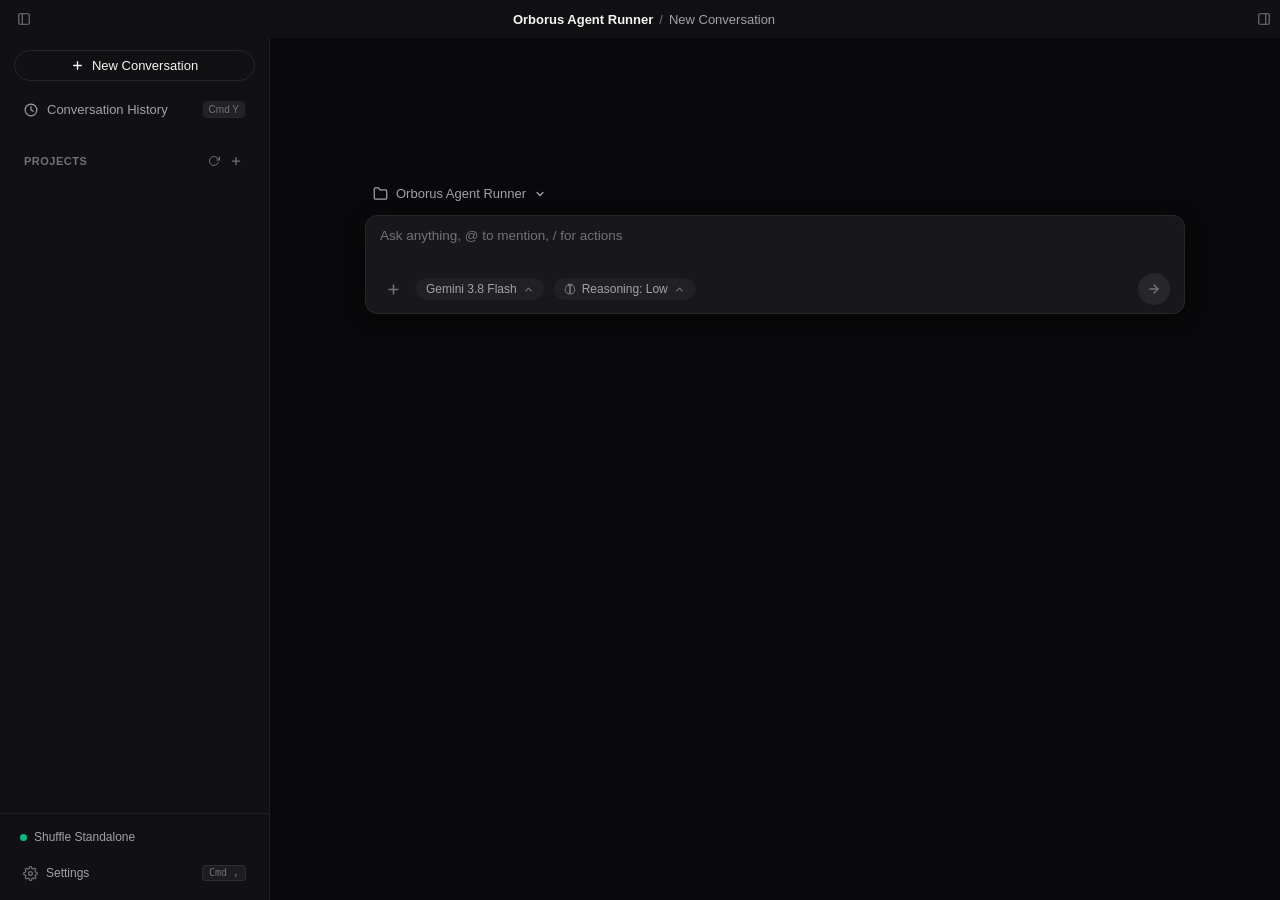
==== commit 0de3cef4: "Fixes" ====
--- a/pkg/ui/index.html
+++ b/pkg/ui/index.html
@@ -30,7 +30,7 @@
   * { box-sizing: border-box; margin: 0; padding: 0; }
 
   ::selection {
-    background: rgba(248, 95, 56, 0.35);
+    background: rgba(255, 255, 255, 0.2);
     color: #ffffff;
   }
   ::-webkit-scrollbar {
@@ -95,7 +95,6 @@
     min-height: 38px;
     width: 100%;
     background: var(--bg-sidebar);
-    border-bottom: 1px solid var(--border-subtle);
     display: flex;
     align-items: center;
     justify-content: space-between;
@@ -130,13 +129,75 @@
     cursor: default;
   }
 
+  .titlebar-right {
+    display: flex;
+    align-items: center;
+    gap: 0;
+    height: 100%;
+    margin-right: -14px;
+    -webkit-app-region: no-drag;
+  }
+
   .titlebar-left button,
   .titlebar-left .traffic-lights,
   .titlebar-left .window-nav-icons,
   .titlebar-center button,
   .titlebar-center a,
+  .titlebar-right button,
+  .win-window-controls,
+  .win-control-btn,
   .no-drag {
     -webkit-app-region: no-drag !important;
+  }
+
+  .titlebar-brand {
+    display: flex;
+    align-items: center;
+    gap: 8px;
+    margin-right: 6px;
+    -webkit-app-region: drag;
+  }
+
+  .shuffle-logo-svg {
+    color: var(--text-secondary);
+    transition: color 0.15s ease;
+  }
+
+  .titlebar-brand:hover .shuffle-logo-svg {
+    color: var(--text-primary);
+  }
+
+  .win-window-controls {
+    display: flex;
+    align-items: center;
+    height: 100%;
+    margin-left: 6px;
+    -webkit-app-region: no-drag;
+  }
+
+  .win-control-btn {
+    display: inline-flex;
+    align-items: center;
+    justify-content: center;
+    width: 44px;
+    height: 38px;
+    background: transparent;
+    border: none;
+    color: var(--text-secondary);
+    cursor: pointer;
+    transition: background 0.1s ease, color 0.1s ease;
+    padding: 0;
+    outline: none;
+  }
+
+  .win-control-btn:hover {
+    background: rgba(255, 255, 255, 0.08);
+    color: var(--text-primary);
+  }
+
+  .win-control-btn.btn-win-close:hover {
+    background: #e81123;
+    color: #ffffff;
   }
 
   .app-body {
@@ -145,6 +206,26 @@
     overflow: hidden;
     width: 100%;
     height: calc(100vh - 38px);
+  }
+
+  /* Universal SVG icon vertical centering normalization across all buttons */
+  button svg,
+  .btn-secondary-action svg,
+  .btn-skills-action svg,
+  .btn-modal-cancel svg,
+  .btn-modal-submit svg,
+  .btn-workspace-switch svg,
+  .btn-mode-activate svg,
+  .btn-mode-configure svg,
+  .btn-new-chat svg,
+  .btn-send svg,
+  .btn-stop svg,
+  .icon-btn svg,
+  .nav-icon-btn svg,
+  .model-picker-pill svg,
+  .rs-tab-btn svg {
+    display: block;
+    flex-shrink: 0;
   }
 
 
@@ -233,12 +314,12 @@
   .window-controls-windows {
     display: none;
     align-items: center;
-    gap: 2px;
+    height: 100%;
     -webkit-app-region: no-drag;
   }
   .win-btn {
-    width: 26px;
-    height: 22px;
+    width: 46px;
+    height: 38px;
     background: transparent;
     border: none;
     color: var(--text-muted);
@@ -246,15 +327,15 @@
     display: flex;
     align-items: center;
     justify-content: center;
-    border-radius: 3px;
-    transition: background 0.15s, color 0.15s;
+    border-radius: 0;
+    transition: background 0.1s, color 0.1s;
   }
   .win-btn:hover {
     background: var(--bg-hover);
     color: var(--text-primary);
   }
   .win-btn-close:hover {
-    background: #ef4444 !important;
+    background: #e81123 !important;
     color: #ffffff !important;
   }
 
@@ -286,6 +367,7 @@
     align-items: center;
     justify-content: center;
     gap: 8px;
+    line-height: 1;
     background: transparent;
     border: 1px solid var(--border);
     color: var(--text-primary);
@@ -296,6 +378,10 @@
     cursor: pointer;
     transition: all 0.15s ease;
   }
+  .btn-new-chat svg {
+    display: block;
+    flex-shrink: 0;
+  }
   .btn-new-chat:hover {
     background: var(--bg-hover);
     border-color: var(--border-hover);
@@ -470,7 +556,7 @@
   }
   .conversation-row.active {
     color: #ffffff;
-    background: #242938;
+    background: rgba(255, 255, 255, 0.08);
     font-weight: 500;
   }
   .conversation-row.active::before {
@@ -480,13 +566,14 @@
     top: 4px;
     bottom: 4px;
     width: 2.5px;
-    background: #38bdf8;
+    background: rgba(255, 255, 255, 0.4);
     border-radius: 2px;
   }
-  .conversation-left {
-    display: flex;
-    align-items: center;
-    gap: 6px;
+  .conversation-left,
+  .conversation-row-left {
+    display: flex;
+    align-items: center;
+    gap: 7px;
     overflow: hidden;
     flex: 1;
   }
@@ -494,13 +581,68 @@
     width: 6px;
     height: 6px;
     border-radius: 50%;
-    background: var(--text-muted);
+    background: rgba(255, 255, 255, 0.25);
     flex-shrink: 0;
   }
   .conversation-row.active .conversation-dot {
-    background: #38bdf8;
-    box-shadow: 0 0 6px rgba(56, 189, 248, 0.5);
-  }
+    background: rgba(255, 255, 255, 0.7);
+    box-shadow: none;
+  }
+  .conversation-spinner {
+    width: 9px;
+    height: 9px;
+    border: 1.5px solid rgba(255, 255, 255, 0.2);
+    border-top-color: rgba(255, 255, 255, 0.85);
+    border-radius: 50%;
+    animation: conv-spin 0.8s linear infinite;
+    flex-shrink: 0;
+    display: inline-block;
+  }
+  @keyframes conv-spin {
+    to { transform: rotate(360deg); }
+  }
+  .conversation-running-wrap {
+    display: inline-flex;
+    align-items: center;
+    justify-content: center;
+    width: 16px;
+    height: 16px;
+    border-radius: 4px;
+    cursor: pointer;
+    flex-shrink: 0;
+    background: transparent;
+    border: none;
+    padding: 0;
+    transition: background 0.15s ease;
+  }
+  .conversation-running-wrap:hover {
+    background: rgba(255, 255, 255, 0.1);
+  }
+  .conversation-running-wrap .conversation-spinner {
+    display: inline-block;
+  }
+  .conversation-running-wrap .conversation-abort-btn {
+    display: none;
+    align-items: center;
+    justify-content: center;
+    width: 100%;
+    height: 100%;
+    background: transparent;
+    border: none;
+    padding: 0;
+    cursor: pointer;
+    color: var(--text-secondary);
+  }
+  .conversation-row:hover .conversation-running-wrap .conversation-spinner {
+    display: none;
+  }
+  .conversation-row:hover .conversation-running-wrap .conversation-abort-btn {
+    display: flex;
+  }
+  .conversation-running-wrap .conversation-abort-btn:hover {
+    color: #ffffff;
+  }
+  .conversation-title,
   .conversation-title-text {
     white-space: nowrap;
     overflow: hidden;
@@ -530,32 +672,76 @@
     opacity: 1;
   }
   .conversation-row.pinned .btn-pin-toggle {
-    color: #f85f38;
+    color: rgba(255, 255, 255, 0.7);
   }
   .btn-pin-toggle:hover {
     color: #ffffff;
     background: rgba(255, 255, 255, 0.1);
   }
+  .btn-archive-toggle {
+    background: transparent;
+    border: none;
+    color: var(--text-muted);
+    cursor: pointer;
+    padding: 2px;
+    border-radius: 4px;
+    display: flex;
+    align-items: center;
+    justify-content: center;
+    opacity: 0;
+    transition: all 0.15s ease;
+  }
+  .conversation-row:hover .btn-archive-toggle {
+    opacity: 1;
+  }
+  .btn-archive-toggle:hover {
+    color: #ffffff;
+    background: rgba(255, 255, 255, 0.1);
+  }
+  .sidebar-section-divider {
+    font-size: 10.5px;
+    font-weight: 600;
+    text-transform: uppercase;
+    letter-spacing: 0.5px;
+    color: var(--text-muted);
+    padding: 8px 10px 4px 10px;
+    display: flex;
+    align-items: center;
+    justify-content: space-between;
+  }
 
   /* ---------------- Bottom Left Status Area ---------------- */
   .sidebar-bottom {
-    padding: 12px;
+    padding: 10px 12px;
     border-top: 1px solid var(--border-subtle);
     display: flex;
     flex-direction: column;
-    gap: 8px;
+    gap: 6px;
     background: var(--bg-sidebar);
   }
 
-  /* Auth / Login Status Card */
+  .sidebar-status-item {
+    display: flex;
+    align-items: center;
+    justify-content: space-between;
+    padding: 6px 8px;
+    border-radius: 6px;
+    cursor: pointer;
+    transition: background 0.15s ease;
+  }
+  .sidebar-status-item:hover {
+    background: rgba(255, 255, 255, 0.04);
+  }
+
+  /* Auth / Login Status Card (Legacy fallback) */
   .status-card {
-    background: var(--bg-card);
-    border: 1px solid var(--border);
-    border-radius: 10px;
-    padding: 10px 12px;
+    background: transparent;
+    border: none;
+    border-radius: 6px;
+    padding: 4px 6px;
     display: flex;
     flex-direction: column;
-    gap: 8px;
+    gap: 6px;
     transition: all 0.15s ease;
   }
   .status-card-header {
@@ -569,27 +755,24 @@
     gap: 7px;
   }
   .status-dot {
-    width: 8px;
-    height: 8px;
+    width: 7px;
+    height: 7px;
     border-radius: 50%;
     flex-shrink: 0;
   }
   .status-dot.connected {
     background: var(--green);
-    box-shadow: 0 0 6px rgba(16, 185, 129, 0.4);
   }
   .status-dot.standalone {
-    background: #f85f38;
-    box-shadow: 0 0 6px rgba(248, 95, 56, 0.4);
+    background: #94a3b8;
   }
   .status-dot.disconnected {
     background: var(--amber);
-    box-shadow: 0 0 6px rgba(245, 158, 11, 0.4);
   }
   .status-label {
     font-size: 12px;
-    font-weight: 600;
-    color: var(--text-primary);
+    font-weight: 500;
+    color: var(--text-secondary);
   }
   .status-subtext {
     font-size: 11px;
@@ -642,10 +825,12 @@
     background: var(--bg-active);
   }
 
-  .sidebar-settings-btn {
-    display: flex;
-    align-items: center;
-    gap: 8px;
+  .sidebar-settings-btn,
+  .sidebar-settings-nav-btn {
+    display: flex;
+    align-items: center;
+    justify-content: space-between;
+    width: 100%;
     padding: 6px 8px;
     border-radius: 6px;
     font-size: 12px;
@@ -654,8 +839,15 @@
     border: none;
     cursor: pointer;
     transition: all 0.15s ease;
-  }
-  .sidebar-settings-btn:hover {
+    line-height: 1;
+  }
+  .sidebar-settings-btn svg,
+  .sidebar-settings-nav-btn svg {
+    display: block;
+    flex-shrink: 0;
+  }
+  .sidebar-settings-btn:hover,
+  .sidebar-settings-nav-btn:hover {
     color: var(--text-primary);
     background: var(--bg-hover);
   }
@@ -705,9 +897,9 @@
     min-height: 0;
     gap: 0;
   }
-  .center-container.chat-mode .project-selector-row {
-    margin-bottom: 6px;
-    flex-shrink: 0;
+  .center-container.chat-mode .project-selector-row,
+  .center-container.has-history .project-selector-row {
+    display: none !important;
   }
   .center-container.chat-mode .execution-stream {
     flex: 1 1 auto;
@@ -941,7 +1133,9 @@
   .model-picker-pill {
     display: inline-flex;
     align-items: center;
+    justify-content: center;
     gap: 6px;
+    line-height: 1;
     background: rgba(255, 255, 255, 0.04);
     border: 1px solid var(--border-subtle);
     border-radius: 9999px;
@@ -951,63 +1145,315 @@
     color: var(--text-secondary);
     cursor: pointer;
     transition: all 0.15s ease;
+    white-space: nowrap;
+    max-width: 260px;
+  }
+  .model-picker-pill svg {
+    display: block;
+    flex-shrink: 0;
   }
   .model-picker-pill:hover {
     color: var(--text-primary);
     background: rgba(255, 255, 255, 0.08);
     border-color: var(--border-hover);
   }
+  #lbl-active-model-name {
+    display: inline-flex;
+    align-items: center;
+    min-width: 0;
+    overflow: hidden;
+    text-overflow: ellipsis;
+    white-space: nowrap;
+  }
+  #lbl-active-model-name span {
+    overflow: hidden;
+    text-overflow: ellipsis;
+    white-space: nowrap;
+  }
   .model-chevron {
     color: var(--text-muted);
     transition: transform 0.15s ease;
+    flex-shrink: 0;
   }
   .model-dropdown-menu {
     position: absolute;
     bottom: calc(100% + 8px);
+    top: auto;
     left: 0;
-    width: 270px;
+    min-width: 200px;
+    max-width: 280px;
+    width: max-content;
+    max-height: 380px;
+    overflow-y: auto;
+    overflow-x: hidden;
     background: #141822;
     border: 1px solid #283142;
     border-radius: 10px;
     box-shadow: 0 10px 30px rgba(0, 0, 0, 0.55);
-    z-index: 100;
+    z-index: 1000;
     display: none;
     flex-direction: column;
-    padding: 6px 0;
+    padding: 4px 0;
+    transform-origin: bottom left;
+    box-sizing: border-box;
   }
   .model-dropdown-menu.visible {
     display: flex;
   }
+  /* When text field is at the bottom of the screen (chat-mode or docked): strictly grow upwards */
+  .chat-dock-container .model-dropdown-menu,
+  .chat-mode .model-dropdown-menu,
+  .model-dropdown-menu.grow-up {
+    bottom: calc(100% + 8px) !important;
+    top: auto !important;
+    transform-origin: bottom left;
+  }
+  .model-dropdown-menu.grow-down {
+    top: calc(100% + 8px) !important;
+    bottom: auto !important;
+    transform-origin: top left;
+  }
+  .reasoning-dropdown-menu {
+    min-width: 160px;
+    max-width: 200px;
+    left: 0;
+  }
   .model-option-item {
     display: flex;
     flex-direction: column;
-    padding: 8px 12px;
+    padding: 6px 10px;
     cursor: pointer;
-    transition: all 0.15s ease;
-    border-bottom: 1px solid rgba(255, 255, 255, 0.03);
-  }
-  .model-option-item:last-child {
-    border-bottom: none;
+    transition: background 0.12s ease, color 0.12s ease;
+    border-radius: 6px;
+    margin: 1px 4px;
+    color: var(--text-secondary);
+    box-sizing: border-box;
+    max-width: calc(100% - 8px);
+  }
+  .model-option-item.compact {
+    padding: 6px 10px;
   }
   .model-option-item:hover {
-    background: rgba(248, 95, 56, 0.12);
+    background: rgba(255, 255, 255, 0.06);
+    color: var(--text-primary);
+  }
+  .model-option-item.selected {
+    background: rgba(255, 255, 255, 0.08);
+    color: var(--text-primary);
+    font-weight: 500;
+  }
+  .model-option-item.disabled {
+    opacity: 0.5;
+    cursor: pointer;
+  }
+  .model-option-item.disabled:hover {
+    background: rgba(255, 255, 255, 0.04);
+  }
+  .model-category-header {
+    font-size: 10px;
+    font-weight: 600;
+    text-transform: uppercase;
+    letter-spacing: 0.5px;
+    color: var(--text-muted);
+    padding: 8px 10px 4px 10px;
+    user-select: none;
+  }
+  .model-category-header:first-child {
+    padding-top: 4px;
   }
   .model-option-title {
-    font-size: 12.5px;
-    color: #e2e8f0;
+    font-size: 12px;
     font-weight: 500;
     display: flex;
     align-items: center;
     justify-content: space-between;
-  }
-  .model-option-item.selected .model-option-title {
-    color: #f85f38;
-    font-weight: 600;
-  }
-  .model-option-desc {
+    gap: 8px;
+    width: 100%;
+    min-width: 0;
+  }
+  .model-option-label {
+    overflow: hidden;
+    text-overflow: ellipsis;
+    white-space: nowrap;
+    min-width: 0;
+    flex: 1 1 auto;
+  }
+  .model-option-meta {
+    display: flex;
+    align-items: center;
+    gap: 6px;
+    flex-shrink: 0;
+  }
+  .active-check-icon {
+    color: var(--text-primary);
+    flex-shrink: 0;
+  }
+  .model-sublabel {
+    font-size: 10.5px;
+    color: var(--text-muted);
+  }
+  .model-badge {
+    font-size: 10px;
+    font-weight: 500;
+    padding: 1px 5px;
+    border-radius: 4px;
+    background: rgba(255, 255, 255, 0.05);
+    border: 1px solid rgba(255, 255, 255, 0.08);
+    color: var(--text-muted);
+    letter-spacing: 0.2px;
+    white-space: nowrap;
+  }
+  .model-badge.unconfigured {
+    color: #d19a3e;
+    background: rgba(209, 154, 62, 0.08);
+    border-color: rgba(209, 154, 62, 0.22);
+  }
+  .model-badge.ready {
+    color: var(--text-secondary);
+    background: rgba(255, 255, 255, 0.04);
+  }
+
+  /* Subtle Model Configuration Reminder */
+  .model-config-reminder {
+    display: flex;
+    align-items: center;
+    justify-content: space-between;
+    gap: 8px;
+    padding: 6px 4px 8px 4px;
+    margin-bottom: 6px;
+    border-bottom: 1px solid rgba(255, 255, 255, 0.05);
+    font-size: 11.5px;
+    color: var(--text-muted);
+  }
+  .model-config-reminder .reminder-left {
+    display: inline-flex;
+    align-items: center;
+    gap: 6px;
+    min-width: 0;
+    overflow: hidden;
+  }
+  .model-config-reminder .reminder-icon {
+    color: #d19a3e;
+    flex-shrink: 0;
+  }
+  #model-config-reminder-text {
+    overflow: hidden;
+    text-overflow: ellipsis;
+    white-space: nowrap;
+    color: #c9933b;
+    font-weight: 450;
+  }
+  .model-config-reminder .reminder-actions {
+    display: inline-flex;
+    align-items: center;
+    gap: 6px;
+    flex-shrink: 0;
+  }
+  .btn-reminder-action {
+    background: rgba(255, 255, 255, 0.06);
+    border: 1px solid rgba(255, 255, 255, 0.1);
+    color: var(--text-primary);
+    border-radius: 4px;
+    padding: 2px 8px;
+    font-size: 11px;
+    font-weight: 500;
+    cursor: pointer;
+    transition: background 0.15s ease, border-color 0.15s ease;
+  }
+  .btn-reminder-action:hover {
+    background: rgba(255, 255, 255, 0.1);
+    border-color: rgba(255, 255, 255, 0.18);
+  }
+  .btn-reminder-secondary {
+    background: transparent;
+    border: none;
+    color: var(--text-secondary);
+    padding: 2px 6px;
+    font-size: 11px;
+    cursor: pointer;
+    text-decoration: underline;
+    transition: color 0.15s ease;
+  }
+  .btn-reminder-secondary:hover {
+    color: var(--text-primary);
+  }
+
+  /* Unconfigured Active Model Pill */
+  .model-picker-pill.unconfigured {
+    border-color: rgba(209, 154, 62, 0.28);
+  }
+  .pill-warning-badge {
+    font-size: 9.5px;
+    font-weight: 500;
+    color: #d19a3e;
+    background: rgba(209, 154, 62, 0.1);
+    border: 1px solid rgba(209, 154, 62, 0.2);
+    border-radius: 4px;
+    padding: 1px 5px;
+    margin-left: 5px;
+    white-space: nowrap;
+    display: inline-flex;
+    align-items: center;
+    line-height: 1.2;
+  }
+
+  /* Category Header Status Badges in Dropdown */
+  .cat-status-badge {
+    font-size: 9px;
+    font-weight: 500;
+    text-transform: none;
+    letter-spacing: 0;
+    padding: 1px 5px;
+    border-radius: 3px;
+    margin-left: 6px;
+  }
+  .cat-status-badge.unconfigured {
+    color: #d19a3e;
+    background: rgba(209, 154, 62, 0.08);
+  }
+  .cat-status-badge.ready {
+    color: var(--text-muted);
+    background: rgba(255, 255, 255, 0.05);
+  }
+
+  /* Model option items in dropdown */
+  .model-option-label-group {
+    display: flex;
+    flex-direction: column;
+    gap: 1px;
+    min-width: 0;
+    flex: 1 1 auto;
+  }
+  .model-option-subnote {
+    font-size: 10px;
+    color: var(--text-muted);
+    white-space: nowrap;
+    overflow: hidden;
+    text-overflow: ellipsis;
+  }
+  .model-option-item.unconfigured {
+    opacity: 0.9;
+  }
+  .model-option-item.unconfigured:hover {
+    opacity: 1;
+  }
+  .model-dropdown-footer-hint {
+    padding: 6px 10px;
     font-size: 11px;
     color: var(--text-muted);
-    margin-top: 2px;
+    display: flex;
+    justify-content: space-between;
+    align-items: center;
+    border-top: 1px solid rgba(255, 255, 255, 0.06);
+    margin-top: 4px;
+  }
+  .model-dropdown-footer-hint a {
+    color: var(--text-secondary);
+    text-decoration: underline;
+    font-weight: 500;
+  }
+  .model-dropdown-footer-hint a:hover {
+    color: var(--text-primary);
   }
 
   /* Send Button */
@@ -1024,6 +1470,10 @@
     cursor: not-allowed;
     transition: all 0.15s ease;
   }
+  .btn-send svg {
+    display: block;
+    flex-shrink: 0;
+  }
   .btn-send.active {
     background: var(--accent-blue);
     color: white;
@@ -1046,6 +1496,10 @@
     justify-content: center;
     cursor: pointer;
     transition: background 0.15s ease, transform 0.1s ease;
+  }
+  .btn-stop svg {
+    display: block;
+    flex-shrink: 0;
   }
   .btn-stop:hover {
     background: #dc2626;
@@ -1092,7 +1546,7 @@
   }
   .toolbar-control-badge:hover, .toolbar-control-badge:focus-within,
   .footer-control-badge:hover, .footer-control-badge:focus-within {
-    border-color: rgba(248, 95, 56, 0.5);
+    border-color: rgba(255, 255, 255, 0.2);
     background: rgba(255, 255, 255, 0.07);
     color: var(--text-primary);
   }
@@ -1113,7 +1567,7 @@
   }
   .toolbar-custom-input, .footer-custom-input {
     background: rgba(255, 255, 255, 0.05);
-    border: 1px solid rgba(248, 95, 56, 0.5);
+    border: 1px solid rgba(255, 255, 255, 0.15);
     border-radius: 6px;
     padding: 3px 8px;
     font-size: 11.5px;
@@ -1126,8 +1580,8 @@
     transition: all 0.15s ease;
   }
   .toolbar-custom-input:focus, .footer-custom-input:focus {
-    border-color: var(--shuffle-orange);
-    box-shadow: 0 0 0 2px rgba(248, 95, 56, 0.2);
+    border-color: rgba(255, 255, 255, 0.3);
+    box-shadow: 0 0 0 2px rgba(255, 255, 255, 0.08);
   }
   .footer-dropdown-btn {
     display: inline-flex;
@@ -1284,42 +1738,222 @@
   }
 
   /* Activity Breakdown Steps & Chat Mode Elements */
-  .user-prompt-card {
-    background: #161a23;
-    border: 1px solid #283142;
-    border-radius: 12px;
-    padding: 14px 18px;
-    color: #f1f5f9;
+  .user-turn-row {
+    display: flex;
+    justify-content: flex-start;
+    margin-bottom: 6px;
+    width: 100%;
+    box-sizing: border-box;
+  }
+  .user-turn-row.sticky-turn-command {
+    position: sticky;
+    top: 0;
+    z-index: 15;
+    background: var(--bg-app);
+    padding: 6px 0 8px 0;
+    margin-bottom: 6px;
+  }
+  .user-command-box {
+    width: 100%;
+    box-sizing: border-box;
+    background: rgba(255, 255, 255, 0.03);
+    border: 1px solid rgba(255, 255, 255, 0.06);
+    border-radius: 8px;
+    padding: 10px 14px;
+    display: flex;
+    flex-direction: column;
+    gap: 8px;
+    transition: border-color 0.15s ease;
+  }
+  .user-command-box:hover {
+    border-color: rgba(255, 255, 255, 0.1);
+  }
+  .user-command-main {
+    display: flex;
+    align-items: flex-start;
+    justify-content: space-between;
+    gap: 10px;
+    width: 100%;
+  }
+  .user-command-text {
+    flex: 1;
+    min-width: 0;
+    color: #f4f4f5;
     font-size: 13.5px;
+    font-weight: 500;
     line-height: 1.5;
     white-space: pre-wrap;
     word-break: break-word;
-    margin-bottom: 8px;
-    box-shadow: 0 2px 10px rgba(0, 0, 0, 0.25);
+    display: -webkit-box;
+    -webkit-line-clamp: 3;
+    -webkit-box-orient: vertical;
+    overflow: hidden;
+    user-select: text;
+  }
+  .user-command-text.expanded {
+    display: block;
+    -webkit-line-clamp: unset;
+    overflow: visible;
+  }
+  .btn-command-expand {
+    display: none;
+    background: transparent;
+    border: none;
+    color: var(--text-muted);
+    cursor: pointer;
+    padding: 2px 4px;
+    border-radius: 4px;
+    flex-shrink: 0;
+    transition: color 0.15s ease;
+  }
+  .btn-command-expand:hover {
+    color: var(--text-primary);
+  }
+  .btn-command-expand.expanded .cmd-expand-icon {
+    transform: rotate(180deg);
+  }
+  .cmd-expand-icon {
+    transition: transform 0.2s ease;
+    display: block;
+  }
+  .user-command-meta-bar {
+    display: flex;
+    align-items: center;
+    justify-content: space-between;
+    padding-top: 6px;
+    border-top: 1px solid rgba(255, 255, 255, 0.05);
+    font-size: 12px;
+    color: var(--text-muted);
+    flex-wrap: wrap;
+    gap: 8px;
+  }
+  .user-command-meta-left {
+    display: flex;
+    align-items: center;
+    gap: 8px;
+    flex: 1;
+    min-width: 0;
+  }
+  .cmd-meta-status {
+    color: var(--text-secondary);
+    font-weight: 500;
+    white-space: nowrap;
+  }
+  .cmd-meta-phase {
+    color: var(--text-muted);
+    font-size: 11.5px;
+    background: rgba(255, 255, 255, 0.04);
+    padding: 1px 7px;
+    border-radius: 4px;
+    border: 1px solid rgba(255, 255, 255, 0.05);
+    white-space: nowrap;
+    overflow: hidden;
+    text-overflow: ellipsis;
+    max-width: 340px;
+  }
+  .cmd-meta-dur {
+    font-family: ui-monospace, Menlo, Monaco, Consolas, monospace;
+    font-size: 11px;
+    color: var(--text-muted);
+  }
+  .btn-command-stop {
+    background: rgba(255, 255, 255, 0.06);
+    border: 1px solid rgba(255, 255, 255, 0.1);
+    color: var(--text-primary);
+    border-radius: 5px;
+    padding: 2px 10px;
+    font-size: 11.5px;
+    font-weight: 500;
+    cursor: pointer;
+    transition: all 0.15s ease;
+  }
+  .btn-command-stop:hover {
+    background: rgba(255, 255, 255, 0.12);
+    border-color: rgba(255, 255, 255, 0.2);
+  }
+
+  /* Deprecated bubble / card fallback retained for safety */
+  .user-turn-bubble {
+    color: #f4f4f5;
+    font-size: 14px;
+    font-weight: 500;
+    line-height: 1.55;
+    padding: 8px 12px;
+    background: rgba(255, 255, 255, 0.04);
+    border: 1px solid rgba(255, 255, 255, 0.06);
+    border-radius: 8px;
+    width: 100%;
+    word-break: break-word;
+    white-space: pre-wrap;
+  }
+  .user-prompt-card {
+    background: rgba(255, 255, 255, 0.04);
+    border: 1px solid rgba(255, 255, 255, 0.06);
+    border-radius: 8px;
+    padding: 8px 12px;
+    color: #f4f4f5;
+    font-size: 14px;
+    font-weight: 500;
+    line-height: 1.55;
+    white-space: pre-wrap;
+    word-break: break-word;
+    margin-bottom: 6px;
+    box-shadow: none;
+  }
+  .running-turn-indicator {
+    display: none !important; /* Replaced by sticky command meta bar at top */
+  }
+  .running-indicator-left {
+    display: flex;
+    align-items: center;
+    gap: 8px;
+  }
+  .running-indicator-dur {
+    font-size: 11px;
+    font-family: ui-monospace, monospace;
+    color: var(--text-muted);
+    margin-left: 4px;
+  }
+  .assistant-turn-content {
+    display: flex;
+    flex-direction: column;
+    gap: 10px;
+    padding: 4px 0 16px 0;
+    border-bottom: 1px solid rgba(255, 255, 255, 0.05);
+    margin-bottom: 12px;
+  }
+  .assistant-turn-content:last-child {
+    border-bottom: none;
+    margin-bottom: 0;
+  }
+  .assistant-markdown-stream {
+    width: 100%;
+    color: #e2e8f0;
   }
 
   .activity-summary-banner {
     display: flex;
     align-items: center;
     justify-content: space-between;
-    padding: 4px 6px;
+    padding: 4px 0;
     font-size: 12.5px;
-    color: #64748b;
+    color: var(--text-muted);
     cursor: pointer;
     user-select: none;
-    border-radius: 6px;
-    transition: color 0.15s ease, background 0.15s ease;
-    margin-bottom: 4px;
+    background: transparent;
+    transition: color 0.15s ease;
+    margin-bottom: 2px;
   }
   .activity-summary-banner:hover {
-    color: #94a3b8;
-    background: rgba(255, 255, 255, 0.03);
+    color: var(--text-secondary);
+    background: transparent;
   }
   .activity-summary-chevron {
-    color: #64748b;
+    color: var(--text-muted);
     transition: transform 0.2s ease;
     display: flex;
     align-items: center;
+    opacity: 0.7;
   }
   .activity-summary-banner.collapsed .activity-summary-chevron {
     transform: rotate(-90deg);
@@ -1328,7 +1962,7 @@
   .activity-steps-container {
     display: flex;
     flex-direction: column;
-    gap: 4px;
+    gap: 2px;
     transition: all 0.2s ease;
   }
   .activity-steps-container.collapsed {
@@ -1337,34 +1971,29 @@
 
   .activity-step-row {
     background: transparent;
-    border: 1px solid transparent;
-    border-radius: 6px;
-    overflow: hidden;
-    transition: background 0.15s ease, border-color 0.15s ease;
-  }
-  .activity-step-row:hover {
-    background: rgba(255, 255, 255, 0.03);
-    border-color: rgba(255, 255, 255, 0.06);
+    border: none;
+    margin: 2px 0;
+    transition: opacity 0.15s ease;
   }
   .activity-step-header {
     display: flex;
     align-items: center;
     justify-content: space-between;
-    padding: 6px 8px;
+    padding: 4px 0;
     cursor: pointer;
     user-select: none;
     font-size: 13px;
-    color: #94a3b8;
+    color: var(--text-muted);
     background: transparent;
     transition: color 0.15s ease;
   }
   .activity-step-header:hover {
-    color: #f8fafc;
+    color: var(--text-secondary);
   }
   .activity-step-left {
     display: flex;
     align-items: center;
-    gap: 8px;
+    gap: 6px;
     overflow: hidden;
     flex: 1;
     min-width: 0;
@@ -1378,32 +2007,33 @@
     text-overflow: ellipsis;
     display: flex;
     align-items: center;
-    gap: 2px;
+    gap: 4px;
+    font-weight: 400;
   }
   .activity-step-chevron {
-    color: #64748b;
+    color: var(--text-muted);
     display: flex;
     align-items: center;
     transition: transform 0.2s ease;
     flex-shrink: 0;
     margin-left: 8px;
+    opacity: 0.7;
   }
   .activity-step-row.expanded .activity-step-chevron {
-    transform: rotate(90deg);
+    transform: rotate(180deg);
   }
   .activity-step-content {
     display: none;
-    padding: 10px 14px;
-    background: #090c14;
-    border-top: 1px solid #1c2230;
+    padding: 4px 0 8px 12px;
+    background: transparent;
+    border: none;
     font-family: ui-monospace, SFMono-Regular, Menlo, Monaco, Consolas, monospace;
     font-size: 12px;
     line-height: 1.5;
-    color: #cbd5e1;
+    color: var(--text-muted);
     overflow-x: auto;
     white-space: pre-wrap;
     max-height: 320px;
-    border-radius: 0 0 6px 6px;
   }
   .activity-step-row.expanded .activity-step-content {
     display: block;
@@ -1412,37 +2042,77 @@
     display: flex;
     align-items: center;
     gap: 8px;
-    padding: 8px 14px;
+    padding: 6px 0 8px 12px;
     font-size: 12px;
-    color: #38bdf8;
-    background: rgba(56, 189, 248, 0.08);
-    border-top: 1px solid rgba(56, 189, 248, 0.15);
-  }
-
-  /* File Analysis Code Tag Badge Matching Screenshot: "Analyzed </> index.html #L3170-3200" */
+    color: var(--text-muted);
+    background: transparent;
+    border: none;
+  }
+
+  /* File Analysis Code Tag Badge */
   .badge-code-tag {
     display: inline-flex;
     align-items: center;
     justify-content: center;
-    background: rgba(248, 95, 56, 0.15);
-    color: #f85f38;
+    background: rgba(255, 255, 255, 0.06);
+    color: var(--text-secondary);
     font-family: ui-monospace, SFMono-Regular, Menlo, Monaco, Consolas, monospace;
     font-size: 11px;
-    font-weight: 600;
+    font-weight: 500;
     padding: 1px 5px;
     border-radius: 4px;
     margin: 0 4px;
-    border: 1px solid rgba(248, 95, 56, 0.25);
+    border: 1px solid rgba(255, 255, 255, 0.08);
   }
   .step-filepath {
-    color: #f1f5f9;
+    color: var(--text-primary);
     font-weight: 500;
   }
   .step-line-range {
-    color: #64748b;
+    color: var(--text-muted);
     font-family: ui-monospace, SFMono-Regular, Menlo, Monaco, Consolas, monospace;
     font-size: 11.5px;
     margin-left: 4px;
+  }
+
+  /* Cancellation Step Dropdown */
+  .cancellation-step {
+    margin-top: 4px;
+  }
+  .cancellation-step .activity-step-header {
+    color: var(--text-muted);
+  }
+  .cancellation-step .activity-step-header:hover {
+    color: var(--text-secondary);
+  }
+  .cancellation-content {
+    padding: 6px 0 10px 12px;
+    background: transparent;
+    border: none;
+  }
+  .cancellation-actions {
+    display: flex;
+    align-items: center;
+    gap: 8px;
+  }
+  .btn-clean-retry {
+    display: inline-flex;
+    align-items: center;
+    justify-content: center;
+    padding: 4px 12px;
+    background: rgba(255, 255, 255, 0.05);
+    color: var(--text-secondary);
+    border: 1px solid rgba(255, 255, 255, 0.08);
+    border-radius: 6px;
+    font-size: 12px;
+    font-weight: 500;
+    cursor: pointer;
+    transition: all 0.15s ease;
+  }
+  .btn-clean-retry:hover {
+    background: rgba(255, 255, 255, 0.09);
+    color: var(--text-primary);
+    border-color: rgba(255, 255, 255, 0.14);
   }
 
   /* Running Tasks Panel (Matching Screenshot Bottom Drawer) */
@@ -1592,13 +2262,13 @@
   }
 
   .exec-card {
-    background: var(--bg-card);
-    border: 1px solid var(--border);
-    border-radius: 12px;
-    overflow: hidden;
+    background: transparent;
+    border: none;
+    border-radius: 0;
+    overflow: visible;
   }
   .exec-card.exec-card-error {
-    border-color: var(--border);
+    border: none;
     box-shadow: none;
   }
 
@@ -1607,13 +2277,16 @@
     display: flex;
     flex-direction: column;
     gap: 6px;
-    padding: 2px 0;
+    padding: 6px 0 10px 12px;
+    background: transparent;
+    border: none;
+    margin-top: 4px;
   }
   .compact-error-message {
-    color: #f87171;
+    color: var(--text-muted);
     font-size: 12px;
-    line-height: 1.45;
-    font-family: ui-monospace, Menlo, Monaco, Consolas, monospace;
+    line-height: 1.5;
+    font-family: inherit;
     white-space: pre-wrap;
     word-break: break-word;
   }
@@ -1621,76 +2294,798 @@
     display: flex;
     align-items: center;
     gap: 6px;
-    margin-top: 3px;
+    margin-top: 4px;
   }
   .btn-error-cta {
     display: inline-flex;
     align-items: center;
     justify-content: center;
-    padding: 3px 10px;
-    background: #f85f38;
+    padding: 4px 12px;
+    background: rgba(255, 255, 255, 0.06);
+    color: var(--text-primary);
+    border: 1px solid rgba(255, 255, 255, 0.1);
+    border-radius: 6px;
+    font-size: 12px;
+    font-weight: 500;
+    cursor: pointer;
+    transition: all 0.15s ease;
+    user-select: none;
+  }
+  .btn-error-cta:hover {
+    background: rgba(255, 255, 255, 0.12);
+  }
+  .btn-error-cta:active {
+    transform: scale(0.98);
+  }
+  .btn-error-secondary {
+    display: inline-flex;
+    align-items: center;
+    justify-content: center;
+    padding: 4px 10px;
+    background: transparent;
+    color: var(--text-secondary);
+    border: 1px solid rgba(255, 255, 255, 0.08);
+    border-radius: 6px;
+    font-size: 12px;
+    font-weight: 400;
+    cursor: pointer;
+    transition: all 0.15s ease;
+  }
+  .btn-error-secondary:hover {
+    background: rgba(255, 255, 255, 0.06);
+    color: var(--text-primary);
+  }
+  .exec-header {
+    display: none;
+  }
+  .exec-prompt {
+    color: #f1f5f9;
+    font-family: ui-monospace, Menlo, monospace;
+    font-size: 12.5px;
+  }
+  .exec-body {
+    padding: 0;
+    color: #e2e8f0;
+    overflow-x: auto;
+    max-height: 700px;
+    user-select: text;
+    -webkit-user-select: text;
+  }
+
+  /* Markdown & Rich Output Typography */
+  .markdown-rendered-body {
+    font-family: -apple-system, BlinkMacSystemFont, "Segoe UI", Roboto, "Helvetica Neue", Arial, sans-serif;
+    font-size: 13.5px;
+    line-height: 1.6;
+    color: #e2e8f0;
+    word-break: break-word;
+  }
+  .markdown-rendered-body .md-p {
+    margin: 0 0 10px 0;
+  }
+  .markdown-rendered-body .md-p:last-child {
+    margin-bottom: 0;
+  }
+  .markdown-rendered-body .md-h1 {
+    font-size: 16px;
+    font-weight: 700;
+    color: #f8fafc;
+    margin: 14px 0 6px 0;
+    padding-bottom: 4px;
+    border-bottom: 1px solid rgba(255, 255, 255, 0.08);
+  }
+  .markdown-rendered-body .md-h2 {
+    font-size: 14.5px;
+    font-weight: 600;
+    color: #f8fafc;
+    margin: 12px 0 6px 0;
+  }
+  .markdown-rendered-body .md-h3 {
+    font-size: 13.5px;
+    font-weight: 600;
+    color: #f1f5f9;
+    margin: 10px 0 4px 0;
+  }
+  .markdown-rendered-body .md-inline-code {
+    font-family: ui-monospace, SFMono-Regular, Menlo, Monaco, Consolas, monospace;
+    background: rgba(255, 255, 255, 0.06);
+    border: 1px solid rgba(255, 255, 255, 0.08);
+    color: #e2e8f0;
+    font-size: 11.5px;
+    padding: 2px 6px;
+    border-radius: 4px;
+    word-break: break-all;
+  }
+  .markdown-rendered-body .md-cmd-pill {
+    font-family: ui-monospace, SFMono-Regular, Menlo, Monaco, Consolas, monospace;
+    background: #111216;
+    border: 1px solid rgba(255, 255, 255, 0.1);
+    color: #e2e8f0;
+    font-size: 11.5px;
+    padding: 2px 7px;
+    border-radius: 4px;
+    display: inline-flex;
+    align-items: center;
+    gap: 5px;
+    cursor: pointer;
+    transition: all 0.15s ease;
+    user-select: text;
+  }
+  .markdown-rendered-body .md-cmd-pill:hover {
+    background: #171922;
+    border-color: rgba(255, 255, 255, 0.2);
+  }
+  .markdown-rendered-body .md-cmd-prefix {
+    color: #64748b;
+    font-weight: 600;
+    user-select: none;
+  }
+  .markdown-rendered-body .md-cmd-name {
+    color: #f1f5f9;
+  }
+  .markdown-rendered-body .md-file-pill {
+    font-family: ui-monospace, SFMono-Regular, Menlo, Monaco, Consolas, monospace;
+    background: rgba(255, 255, 255, 0.04);
+    border: 1px solid rgba(255, 255, 255, 0.09);
+    color: #cbd5e1;
+    font-size: 11.5px;
+    padding: 1px 7px 1px 4px;
+    border-radius: 4px;
+    display: inline-flex;
+    align-items: center;
+    gap: 6px;
+    cursor: pointer;
+    transition: all 0.15s ease;
+    margin: 1px 2px;
+    vertical-align: middle;
+    text-decoration: none;
+  }
+  .markdown-rendered-body .md-file-pill:hover {
+    background: rgba(255, 255, 255, 0.08);
+    border-color: rgba(255, 255, 255, 0.22);
     color: #ffffff;
+  }
+  .markdown-rendered-body .md-file-pill:hover .md-file-name {
+    text-decoration: underline;
+    text-decoration-color: rgba(255, 255, 255, 0.4);
+  }
+  .markdown-rendered-body .md-file-tag {
+    font-size: 10px;
+    font-weight: 700;
+    padding: 1px 4px;
+    border-radius: 3px;
+    line-height: 1.2;
+    text-transform: lowercase;
+  }
+  .tag-js, .tag-go, .tag-css, .tag-ts, .tag-py, .tag-sh, .tag-json, .tag-md {
+    background: rgba(255, 255, 255, 0.06);
+    color: #94a3b8;
+    border: 1px solid rgba(255, 255, 255, 0.1);
+  }
+  .tag-html, .tag-code {
+    background: rgba(249, 115, 22, 0.12);
+    color: #fb923c;
+    border: 1px solid rgba(249, 115, 22, 0.25);
+  }
+  .tag-img {
+    background: rgba(255, 255, 255, 0.06);
+    color: #cbd5e1;
+    border: 1px solid rgba(255, 255, 255, 0.1);
+  }
+
+  .markdown-rendered-body .code-block-box {
+    background: #090c14;
+    border: 1px solid #232938;
+    border-radius: 8px;
+    margin: 10px 0;
+    overflow: hidden;
+  }
+  .markdown-rendered-body .code-block-bar {
+    display: flex;
+    justify-content: space-between;
+    align-items: center;
+    background: #111520;
+    padding: 5px 12px;
+    border-bottom: 1px solid #1c2230;
+    font-size: 11px;
+    color: #94a3b8;
+    font-family: ui-monospace, SFMono-Regular, Menlo, Monaco, monospace;
+    text-transform: uppercase;
+    font-weight: 500;
+  }
+  .markdown-rendered-body .btn-copy-code {
+    display: inline-flex;
+    align-items: center;
+    justify-content: center;
+    gap: 4px;
+    line-height: 1;
+    background: rgba(255, 255, 255, 0.05);
+    border: 1px solid rgba(255, 255, 255, 0.1);
+    color: #cbd5e1;
+    font-size: 11px;
+    padding: 2px 7px;
+    border-radius: 4px;
+    cursor: pointer;
+    transition: all 0.15s ease;
+  }
+  .markdown-rendered-body .btn-copy-code svg {
+    display: block;
+    flex-shrink: 0;
+  }
+  .markdown-rendered-body .btn-copy-code:hover {
+    background: rgba(255, 255, 255, 0.12);
+    color: #ffffff;
+    border-color: rgba(255, 255, 255, 0.2);
+  }
+  .markdown-rendered-body .code-block-pre {
+    margin: 0;
+    padding: 10px 14px;
+    overflow-x: auto;
+    font-family: ui-monospace, SFMono-Regular, Menlo, Monaco, Consolas, monospace;
+    font-size: 12px;
+    line-height: 1.5;
+    color: #f1f5f9;
+  }
+  .markdown-rendered-body .md-ul,
+  .markdown-rendered-body .md-ol {
+    margin: 4px 0 10px 20px;
+    padding: 0;
+  }
+  .markdown-rendered-body .md-li,
+  .markdown-rendered-body .md-oli {
+    margin-bottom: 4px;
+    color: #cbd5e1;
+  }
+  .markdown-rendered-body .md-blockquote {
+    border-left: 3px solid rgba(255, 255, 255, 0.18);
+    margin: 8px 0;
+    padding: 6px 12px;
+    color: #94a3b8;
+    background: rgba(255, 255, 255, 0.02);
+    border-radius: 0 4px 4px 0;
+  }
+  .markdown-rendered-body .md-hr,
+  .markdown-rendered-body .md-split-line {
     border: none;
-    border-radius: 5px;
+    border-top: 1px solid rgba(255, 255, 255, 0.08);
+    margin: 18px 0 16px 0;
+  }
+
+  .markdown-rendered-body .md-inline-image-card {
+    display: inline-flex;
+    flex-direction: column;
+    border: 1px solid #1c2230;
+    border-radius: 6px;
+    overflow: hidden;
+    background: #090c14;
+    cursor: pointer;
+    margin: 8px 0;
+    max-width: 320px;
+    transition: all 0.15s ease;
+  }
+  .markdown-rendered-body .md-inline-image-card:hover {
+    border-color: rgba(255, 255, 255, 0.25);
+    transform: translateY(-1px);
+  }
+  .markdown-rendered-body .md-inline-image-card img {
+    max-width: 100%;
+    max-height: 200px;
+    object-fit: cover;
+    display: block;
+  }
+  .markdown-rendered-body .md-image-caption {
+    font-size: 11px;
+    color: #94a3b8;
+    padding: 5px 8px;
+    font-family: ui-monospace, monospace;
+    white-space: nowrap;
+    overflow: hidden;
+    text-overflow: ellipsis;
+  }
+
+  /* Bottom Changed Files Overview Bar matching screenshot */
+  .turn-changes-footer {
+    display: flex;
+    justify-content: space-between;
+    align-items: center;
+    padding: 10px 0 4px 0;
+    background: transparent;
+    border-top: 1px solid rgba(255, 255, 255, 0.07);
+    border-radius: 0;
+    font-size: 12px;
+    cursor: pointer;
+    user-select: none;
+    margin-top: 8px;
+  }
+  .turn-changes-footer:hover {
+    background: transparent;
+    opacity: 0.9;
+  }
+  .turn-changes-left {
+    display: flex;
+    align-items: center;
+    gap: 8px;
+    color: #94a3b8;
+    font-family: ui-monospace, SFMono-Regular, Menlo, Monaco, Consolas, monospace;
+  }
+  .turn-changes-count {
+    font-weight: 500;
+    color: #cbd5e1;
+  }
+  .turn-changes-add {
+    color: #4ade80;
+    font-weight: 600;
+  }
+  .turn-changes-del {
+    color: #f87171;
+    font-weight: 600;
+  }
+  .turn-changes-chevron {
+    color: #64748b;
+    margin-left: 2px;
+  }
+  .btn-review-changes {
+    display: inline-flex;
+    align-items: center;
+    justify-content: center;
+    line-height: 1;
+    gap: 6px;
+    padding: 4px 10px;
+    background: rgba(255, 255, 255, 0.06);
+    border: 1px solid rgba(255, 255, 255, 0.12);
+    border-radius: 6px;
+    color: #f1f5f9;
     font-size: 11.5px;
     font-weight: 500;
     cursor: pointer;
-    transition: background 0.15s ease;
+    transition: all 0.15s ease;
+  }
+  .btn-review-changes svg {
+    display: block;
+    flex-shrink: 0;
+  }
+  .btn-review-changes:hover {
+    background: rgba(255, 255, 255, 0.12);
+    border-color: rgba(255, 255, 255, 0.22);
+    color: #ffffff;
+  }
+
+  /* Right Preview Sidebar & Inspector Drawer */
+  .preview-sidebar {
+    width: 440px;
+    min-width: 320px;
+    max-width: 50vw;
+    height: 100%;
+    background: var(--bg-sidebar);
+    border-left: 1px solid var(--border-subtle);
+    display: flex;
+    flex-direction: column;
+    z-index: 40;
+    animation: slideInRight 0.2s cubic-bezier(0.16, 1, 0.3, 1);
+    overflow: hidden;
+    position: relative;
+    transition: width 0.2s cubic-bezier(0.16, 1, 0.3, 1);
+  }
+  .preview-sidebar.expanded {
+    width: 720px;
+    max-width: 65vw;
+  }
+  @keyframes slideInRight {
+    from { transform: translateX(30px); opacity: 0; }
+    to { transform: translateX(0); opacity: 1; }
+  }
+  .preview-sidebar-header {
+    height: 44px;
+    min-height: 44px;
+    padding: 0 12px;
+    border-bottom: 1px solid var(--border-subtle);
+    display: flex;
+    justify-content: space-between;
+    align-items: center;
+    background: rgba(0, 0, 0, 0.15);
     user-select: none;
   }
-  .btn-error-cta:hover {
-    background: #e04f29;
-  }
-  .btn-error-cta:active {
-    transform: scale(0.98);
-  }
-  .btn-error-secondary {
+  .rs-tab-group {
+    display: flex;
+    align-items: center;
+    gap: 3px;
+  }
+  .rs-tab-btn {
     display: inline-flex;
     align-items: center;
     justify-content: center;
-    padding: 3px 9px;
+    width: 28px;
+    height: 28px;
+    border-radius: 6px;
+    background: transparent;
+    border: 1px solid transparent;
+    color: #71717a;
+    cursor: pointer;
+    transition: all 0.12s ease;
+  }
+  .rs-tab-btn svg {
+    display: block;
+    flex-shrink: 0;
+  }
+  .rs-tab-btn:hover {
     background: rgba(255, 255, 255, 0.05);
-    color: var(--text-secondary);
-    border: 1px solid var(--border);
-    border-radius: 5px;
+    color: #e4e4e7;
+  }
+  .rs-tab-btn.active {
+    background: rgba(255, 255, 255, 0.08);
+    border-color: rgba(255, 255, 255, 0.14);
+    color: #ffffff;
+  }
+  .rs-header-center {
+    display: flex;
+    align-items: center;
+    gap: 6px;
+    min-width: 0;
+    overflow: hidden;
+  }
+  .rs-header-actions {
+    display: flex;
+    align-items: center;
+    gap: 4px;
+  }
+  .preview-header-left {
+    display: flex;
+    align-items: center;
+    gap: 8px;
+    min-width: 0;
+    overflow: hidden;
+  }
+  .preview-file-icon {
+    display: flex;
+    align-items: center;
+    color: #fde047;
+    flex-shrink: 0;
+  }
+  .preview-title {
+    font-size: 12.5px;
+    font-weight: 600;
+    color: #f1f5f9;
+    white-space: nowrap;
+    overflow: hidden;
+    text-overflow: ellipsis;
+    font-family: ui-monospace, SFMono-Regular, Menlo, Monaco, Consolas, monospace;
+  }
+  .preview-badge {
+    font-size: 10.5px;
+    padding: 2px 6px;
+    border-radius: 4px;
+    background: rgba(255, 255, 255, 0.08);
+    color: #94a3b8;
+    white-space: nowrap;
+    font-family: ui-monospace, monospace;
+  }
+  .preview-header-actions {
+    display: flex;
+    align-items: center;
+    gap: 6px;
+  }
+
+  /* Right Sidebar Panels */
+  .rs-panel {
+    display: none;
+    flex: 1;
+    flex-direction: column;
+    overflow-y: auto;
+    background: var(--bg-sidebar);
+  }
+  .rs-panel.active {
+    display: flex;
+  }
+
+  /* Overview Collapsible Sections */
+  .rs-section {
+    border-bottom: 1px solid rgba(255, 255, 255, 0.035);
+  }
+  .rs-section-header {
+    display: flex;
+    justify-content: space-between;
+    align-items: center;
+    padding: 9px 16px;
+    cursor: pointer;
+    user-select: none;
+    transition: background 0.12s ease;
+  }
+  .rs-section-header:hover {
+    background: rgba(255, 255, 255, 0.025);
+  }
+  .rs-sec-header-left {
+    display: flex;
+    align-items: center;
+    gap: 8px;
+    min-width: 0;
+  }
+  .rs-sec-title {
+    font-size: 12px;
+    font-weight: 500;
+    color: #a1a1aa;
+  }
+  .rs-sec-count {
+    font-size: 11px;
+    font-family: ui-monospace, SFMono-Regular, Menlo, monospace;
+    color: #71717a;
+    min-width: 10px;
+  }
+  .rs-sec-chevron {
+    color: #71717a;
+    transition: transform 0.15s cubic-bezier(0.16, 1, 0.3, 1);
+  }
+  .rs-section.expanded .rs-sec-chevron {
+    transform: rotate(0deg);
+  }
+  .rs-section:not(.expanded) .rs-sec-chevron {
+    transform: rotate(-90deg);
+  }
+  .rs-filter-pill {
+    display: inline-flex;
+    align-items: center;
+    gap: 4px;
+    background: rgba(255, 255, 255, 0.06);
+    border: 1px solid rgba(255, 255, 255, 0.1);
+    border-radius: 4px;
+    padding: 1px 6px;
+    font-size: 10.5px;
+    color: #cbd5e1;
+    cursor: pointer;
+    margin-left: 2px;
+  }
+  .rs-section:not(.expanded) .rs-section-body {
+    display: none !important;
+  }
+  .rs-files-list {
+    display: flex;
+    flex-direction: column;
+    padding: 2px 0 4px 0;
+  }
+  .rs-file-item {
+    display: flex;
+    align-items: center;
+    justify-content: space-between;
+    padding: 5px 16px 5px 22px;
+    cursor: pointer;
+    font-size: 12px;
+    font-family: ui-monospace, SFMono-Regular, Menlo, Monaco, Consolas, monospace;
+    color: #e4e4e7;
+    transition: background 0.12s ease;
+  }
+  .rs-file-item:hover {
+    background: rgba(255, 255, 255, 0.045);
+    color: #ffffff;
+  }
+  .rs-file-left {
+    display: flex;
+    align-items: center;
+    gap: 8px;
+    min-width: 0;
+    overflow: hidden;
+  }
+  .rs-file-icon {
+    display: inline-flex;
+    align-items: center;
+    flex-shrink: 0;
+  }
+  .rs-file-name {
+    overflow: hidden;
+    text-overflow: ellipsis;
+    white-space: nowrap;
+    font-weight: 400;
+  }
+  .rs-file-dir {
+    font-size: 11px;
+    color: #71717a;
+    margin-left: 8px;
+    flex-shrink: 0;
+  }
+  .rs-see-all-btn {
+    background: none;
+    border: none;
+    color: #71717a;
     font-size: 11.5px;
-    font-weight: 500;
+    padding: 6px 16px 8px 22px;
     cursor: pointer;
-    transition: background 0.15s ease, color 0.15s ease, border-color 0.15s ease;
+    text-align: left;
+    font-family: inherit;
+    transition: color 0.12s ease;
+  }
+  .rs-see-all-btn:hover {
+    color: #cbd5e1;
+    text-decoration: underline;
+  }
+  .rs-item-row {
+    display: flex;
+    align-items: center;
+    justify-content: space-between;
+    padding: 6px 16px 6px 22px;
+    cursor: pointer;
+    font-size: 12px;
+    color: #e4e4e7;
+    transition: background 0.12s ease;
+  }
+  .rs-item-row:hover {
+    background: rgba(255, 255, 255, 0.045);
+    color: #ffffff;
+  }
+  .rs-item-icon {
+    color: #71717a;
+    flex-shrink: 0;
+    margin-right: 8px;
+  }
+  .rs-item-name {
+    flex: 1;
+    overflow: hidden;
+    text-overflow: ellipsis;
+    white-space: nowrap;
+  }
+  .rs-item-meta {
+    font-size: 11px;
+    color: #71717a;
+    font-family: ui-monospace, monospace;
+    margin-left: 8px;
+    flex-shrink: 0;
+  }
+  .rs-empty-hint {
+    padding: 6px 16px 10px 24px;
+    font-size: 11px;
+    color: #71717a;
+    font-style: italic;
+  }
+  .rs-terminal-container {
+    display: flex;
+    flex-direction: column;
+    height: 100%;
+    background: #090c14;
+  }
+  .rs-terminal-bar {
+    display: flex;
+    justify-content: space-between;
+    align-items: center;
+    padding: 8px 14px;
+    border-bottom: 1px solid #1c2230;
+    font-size: 11.5px;
+    color: #94a3b8;
+    font-family: ui-monospace, monospace;
+  }
+  .rs-terminal-output {
+    flex: 1;
+    margin: 0;
+    padding: 12px 14px;
+    background: #090c14;
+    color: #e2e8f0;
+    font-family: ui-monospace, SFMono-Regular, Menlo, monospace;
+    font-size: 11.5px;
+    line-height: 1.5;
+    overflow-y: auto;
+    white-space: pre-wrap;
+  }
+  .preview-sidebar-content {
+    flex: 1;
+    overflow-y: auto;
+    overflow-x: hidden;
+    display: flex;
+    flex-direction: column;
+    background: #0a0d15;
+  }
+  .preview-code-wrap {
+    display: flex;
+    font-family: ui-monospace, SFMono-Regular, Menlo, Monaco, Consolas, monospace;
+    font-size: 11.5px;
+    line-height: 1.6;
+    min-height: 100%;
+    background: #090c14;
+  }
+  .preview-code-lines {
+    padding: 12px 10px;
+    text-align: right;
+    color: #475569;
     user-select: none;
-  }
-  .btn-error-secondary:hover {
-    background: rgba(255, 255, 255, 0.08);
-    color: var(--text-primary);
-    border-color: var(--border-hover);
-  }
-  .exec-header {
-    display: flex;
-    align-items: center;
+    border-right: 1px solid #1c2230;
+    background: #0c0f18;
+  }
+  .preview-code-lines span {
+    display: block;
+  }
+  .preview-code-pre {
+    margin: 0;
+    padding: 12px 14px;
+    flex: 1;
+    overflow-x: auto;
+    color: #e2e8f0;
+    white-space: pre;
+  }
+  .preview-image-wrap {
+    padding: 24px;
+    display: flex;
+    flex-direction: column;
+    align-items: center;
+    justify-content: center;
+    gap: 14px;
+    min-height: 100%;
+  }
+  .preview-image-img {
+    max-width: 100%;
+    max-height: 55vh;
+    border-radius: 6px;
+    box-shadow: 0 4px 20px rgba(0, 0, 0, 0.5);
+    border: 1px solid #1c2230;
+  }
+  .preview-image-meta {
+    font-size: 11px;
+    color: #94a3b8;
+    font-family: ui-monospace, monospace;
+  }
+  .review-changes-list {
+    display: flex;
+    flex-direction: column;
+    gap: 8px;
+    padding: 14px;
+  }
+  .review-file-card {
+    border: 1px solid #1c2230;
+    border-radius: 8px;
+    background: #0f131d;
+    overflow: hidden;
+  }
+  .review-file-header {
+    display: flex;
     justify-content: space-between;
-    padding: 6px 12px;
-    border-bottom: 1px solid var(--border-subtle);
+    align-items: center;
+    padding: 8px 12px;
+    background: #141926;
+    cursor: pointer;
+    font-size: 12px;
+  }
+  .review-file-header:hover {
+    background: #1a2030;
+  }
+  .review-file-left {
+    display: flex;
+    align-items: center;
+    gap: 8px;
+    overflow: hidden;
+    text-overflow: ellipsis;
+    min-width: 0;
+  }
+  .review-file-status-badge {
+    font-size: 10px;
+    font-weight: 700;
+    padding: 1px 5px;
+    border-radius: 3px;
+    font-family: ui-monospace, monospace;
+    text-transform: uppercase;
+  }
+  .status-modified { background: rgba(234, 179, 8, 0.15); color: #fde047; border: 1px solid rgba(234, 179, 8, 0.3); }
+  .status-added { background: rgba(34, 197, 94, 0.15); color: #4ade80; border: 1px solid rgba(34, 197, 94, 0.3); }
+  .status-deleted { background: rgba(239, 68, 68, 0.15); color: #f87171; border: 1px solid rgba(239, 68, 68, 0.3); }
+  .review-file-path {
+    font-family: ui-monospace, monospace;
+    color: #f1f5f9;
+    font-size: 12px;
+    white-space: nowrap;
+    overflow: hidden;
+    text-overflow: ellipsis;
+  }
+  .review-file-stats {
+    display: flex;
+    gap: 6px;
+    font-family: ui-monospace, monospace;
+    font-size: 11px;
+  }
+  .review-diff-body {
+    padding: 8px 12px;
+    background: #090c14;
+    border-top: 1px solid #1c2230;
+    overflow-x: auto;
+    font-family: ui-monospace, monospace;
     font-size: 11.5px;
-    color: var(--text-muted);
-    background: var(--bg-code);
-  }
-  .exec-prompt {
-    color: #fde047;
-    font-family: "SF Mono", Menlo, monospace;
-    font-size: 12.5px;
-  }
-  .exec-body {
-    padding: 8px 12px;
-    font-family: "SF Mono", Menlo, Monaco, Consolas, monospace;
-    font-size: 12px;
-    line-height: 1.45;
-    color: #f4f4f5;
-    white-space: pre-wrap;
-    overflow-x: auto;
-    max-height: 340px;
-    user-select: text;
-    -webkit-user-select: text;
-  }
+    line-height: 1.5;
+  }
+  .diff-line-add { color: #4ade80; background: rgba(34, 197, 94, 0.08); display: block; }
+  .diff-line-del { color: #f87171; background: rgba(239, 68, 68, 0.08); display: block; }
+  .diff-line-info { color: #64748b; display: block; }
 
   .spinner {
     width: 10px;
@@ -1718,6 +3113,132 @@
   @keyframes cursor-blink {
     0%, 100% { opacity: 1; }
     50% { opacity: 0; }
+  }
+  /* Shimmer progress bar for active turns */
+  .running-progress-shimmer {
+    position: relative;
+    width: 100%;
+    height: 3px;
+    background: rgba(255, 255, 255, 0.05);
+    overflow: hidden;
+    border-radius: 2px;
+    margin-top: 8px;
+  }
+  .running-progress-shimmer::after {
+    content: "";
+    position: absolute;
+    top: 0;
+    left: -40%;
+    width: 40%;
+    height: 100%;
+    background: linear-gradient(90deg, transparent, #f85f38, transparent);
+    animation: shimmerSlide 1.6s cubic-bezier(0.4, 0, 0.2, 1) infinite;
+  }
+  @keyframes shimmerSlide {
+    0% { left: -40%; }
+    100% { left: 140%; }
+  }
+
+  .running-status-phase {
+    font-size: 11.5px;
+    color: var(--text-muted);
+    margin-top: 4px;
+    display: flex;
+    align-items: center;
+    gap: 6px;
+    font-family: var(--font-sans);
+    transition: color 0.2s ease;
+  }
+
+  /* Stop button inside active execution card */
+  .btn-card-stop {
+    background: rgba(239, 68, 68, 0.12);
+    border: 1px solid rgba(239, 68, 68, 0.28);
+    color: #f87171;
+    font-size: 11px;
+    font-weight: 600;
+    padding: 3px 9px;
+    border-radius: 4px;
+    cursor: pointer;
+    display: inline-flex;
+    align-items: center;
+    gap: 5px;
+    transition: all 0.15s ease;
+  }
+  .btn-card-stop:hover {
+    background: rgba(239, 68, 68, 0.22);
+    border-color: rgba(239, 68, 68, 0.45);
+    color: #ffffff;
+  }
+
+  /* Queued Turn Cards */
+  .queued-turn-card {
+    background: rgba(255, 255, 255, 0.015);
+    border: 1px dashed rgba(255, 255, 255, 0.12);
+    border-radius: 8px;
+    padding: 10px 14px;
+    margin-bottom: 12px;
+    display: flex;
+    flex-direction: column;
+    gap: 6px;
+    animation: fadeIn 0.2s ease;
+  }
+  .queued-turn-header {
+    display: flex;
+    align-items: center;
+    justify-content: space-between;
+  }
+  .queued-badge {
+    font-size: 10px;
+    font-weight: 700;
+    letter-spacing: 0.6px;
+    padding: 2px 7px;
+    border-radius: 4px;
+    background: rgba(234, 179, 8, 0.15);
+    color: #fde047;
+    border: 1px solid rgba(234, 179, 8, 0.25);
+    display: inline-flex;
+    align-items: center;
+    gap: 5px;
+  }
+  .queued-prompt-text {
+    font-size: 12.5px;
+    color: var(--text-normal);
+    line-height: 1.4;
+    white-space: pre-wrap;
+    word-break: break-word;
+  }
+  .btn-cancel-queued {
+    background: transparent;
+    border: none;
+    color: var(--text-muted);
+    font-size: 11px;
+    cursor: pointer;
+    padding: 2px 6px;
+    border-radius: 4px;
+    transition: all 0.15s ease;
+  }
+  .btn-cancel-queued:hover {
+    background: rgba(239, 68, 68, 0.15);
+    color: #f87171;
+  }
+  .queued-status-hint {
+    font-size: 11px;
+    color: var(--text-muted);
+    display: flex;
+    align-items: center;
+    gap: 6px;
+  }
+  .queue-pill-counter {
+    background: rgba(255, 255, 255, 0.08);
+    color: var(--text-muted);
+    border: 1px solid rgba(255, 255, 255, 0.1);
+    font-size: 10.5px;
+    font-weight: 500;
+    padding: 1px 6px;
+    border-radius: 10px;
+    margin-left: 6px;
+    vertical-align: middle;
   }
 
 
@@ -1797,6 +3318,11 @@
     margin-top: 8px;
   }
   .btn-modal-cancel {
+    display: inline-flex;
+    align-items: center;
+    justify-content: center;
+    gap: 6px;
+    line-height: 1;
     background: var(--bg-hover);
     border: 1px solid var(--border);
     color: var(--text-secondary);
@@ -1805,24 +3331,38 @@
     font-size: 13px;
     cursor: pointer;
   }
+  .btn-modal-cancel svg {
+    display: block;
+    flex-shrink: 0;
+  }
   .btn-modal-submit {
-    background: #f85f38;
+    display: inline-flex;
+    align-items: center;
+    justify-content: center;
+    gap: 6px;
+    line-height: 1;
+    background: #ffffff;
     border: none;
-    color: white;
+    color: #090d16;
     padding: 7px 16px;
     border-radius: 6px;
     font-size: 13px;
     font-weight: 600;
     cursor: pointer;
+    transition: opacity 0.12s ease;
+  }
+  .btn-modal-submit svg {
+    display: block;
+    flex-shrink: 0;
   }
   .btn-modal-submit:hover {
-    background: #ea580c;
+    opacity: 0.9;
   }
 
   /* ---------------- Settings Area Modal & Dialog ---------------- */
   .settings-modal-dialog {
-    background: var(--bg-card);
-    border: 1px solid var(--border);
+    background: #131722;
+    border: 1px solid rgba(255, 255, 255, 0.08);
     border-radius: 12px;
     width: 820px;
     max-width: 94vw;
@@ -1837,8 +3377,8 @@
   .settings-sidebar {
     width: 220px;
     min-width: 220px;
-    background: #090d16;
-    border-right: 1px solid var(--border);
+    background: #0d1017;
+    border-right: 1px solid rgba(255, 255, 255, 0.06);
     padding: 16px 10px;
     display: flex;
     flex-direction: column;
@@ -1879,18 +3419,18 @@
   }
   .settings-nav-item:hover {
     color: var(--text-primary);
-    background: var(--bg-hover);
+    background: rgba(255, 255, 255, 0.04);
   }
   .settings-nav-item * {
     pointer-events: none;
   }
   .settings-nav-item.active {
-    color: #ffffff;
-    background: rgba(248, 95, 56, 0.14);
-    font-weight: 600;
+    color: var(--text-primary);
+    background: rgba(255, 255, 255, 0.08);
+    font-weight: 500;
   }
   .settings-nav-item.active svg {
-    color: #f85f38;
+    color: currentColor;
   }
   .settings-nav-item.project-item {
     justify-content: space-between;
@@ -1905,13 +3445,13 @@
   }
   .settings-project-badge {
     font-size: 9px;
-    font-weight: 600;
+    font-weight: 500;
     text-transform: uppercase;
     padding: 1px 5px;
     border-radius: 4px;
-    background: rgba(248, 95, 56, 0.2);
-    color: #f85f38;
-    border: 1px solid rgba(248, 95, 56, 0.3);
+    background: rgba(255, 255, 255, 0.06);
+    color: var(--text-muted);
+    border: 1px solid rgba(255, 255, 255, 0.08);
     flex-shrink: 0;
   }
   .settings-content-pane {
@@ -1988,7 +3528,7 @@
   }
   .settings-select {
     background: var(--bg-sidebar);
-    border: 1px solid var(--border);
+    border: 1px solid rgba(255, 255, 255, 0.08);
     border-radius: 6px;
     color: var(--text-primary);
     font-size: 12px;
@@ -1998,7 +3538,7 @@
     min-width: 220px;
   }
   .settings-select:focus {
-    border-color: #f85f38;
+    border-color: rgba(255, 255, 255, 0.25);
   }
   .settings-footer {
     display: flex;
@@ -2010,8 +3550,8 @@
   }
   .segmented-control {
     display: inline-flex;
-    background: var(--bg-sidebar);
-    border: 1px solid var(--border);
+    background: rgba(255, 255, 255, 0.04);
+    border: 1px solid rgba(255, 255, 255, 0.08);
     border-radius: 6px;
     padding: 2px;
     gap: 2px;
@@ -2028,14 +3568,19 @@
     transition: all 0.12s ease;
   }
   .segmented-btn.active {
-    background: var(--bg-hover);
+    background: rgba(255, 255, 255, 0.08);
     color: var(--text-primary);
-    font-weight: 600;
-    box-shadow: 0 1px 3px rgba(0,0,0,0.25);
+    font-weight: 500;
+    box-shadow: none;
   }
   .btn-workspace-switch {
+    display: inline-flex;
+    align-items: center;
+    justify-content: center;
+    gap: 6px;
+    line-height: 1;
     background: transparent;
-    border: 1px solid var(--border);
+    border: 1px solid rgba(255, 255, 255, 0.1);
     color: var(--text-secondary);
     padding: 4px 10px;
     border-radius: 6px;
@@ -2044,29 +3589,43 @@
     cursor: pointer;
     transition: all 0.15s ease;
   }
+  .btn-workspace-switch svg {
+    display: block;
+    flex-shrink: 0;
+  }
   .btn-workspace-switch:hover {
-    color: #f85f38;
-    border-color: #f85f38;
+    color: var(--text-primary);
+    border-color: rgba(255, 255, 255, 0.2);
   }
   .btn-workspace-switch.active {
-    background: rgba(248, 95, 56, 0.15);
-    color: #f85f38;
-    border-color: #f85f38;
+    background: rgba(255, 255, 255, 0.08);
+    color: var(--text-primary);
+    border-color: rgba(255, 255, 255, 0.18);
     cursor: default;
   }
   .btn-secondary-action {
-    background: var(--bg-hover);
-    border: 1px solid var(--border);
-    color: var(--text-secondary);
-    padding: 5px 12px;
+    display: inline-flex;
+    align-items: center;
+    justify-content: center;
+    gap: 7px;
+    line-height: 1;
+    background: rgba(255, 255, 255, 0.05);
+    border: 1px solid rgba(255, 255, 255, 0.1);
+    color: var(--text-primary);
+    padding: 6px 14px;
     border-radius: 6px;
     font-size: 12px;
     cursor: pointer;
     transition: all 0.12s ease;
   }
+  .btn-secondary-action svg {
+    display: block;
+    flex-shrink: 0;
+  }
   .btn-secondary-action:hover {
     color: var(--text-primary);
-    background: var(--bg-active);
+    background: rgba(255, 255, 255, 0.08);
+    border-color: rgba(255, 255, 255, 0.2);
   }
   .toggle-switch {
     position: relative;
@@ -2083,7 +3642,7 @@
     position: absolute;
     cursor: pointer;
     top: 0; left: 0; right: 0; bottom: 0;
-    background-color: var(--border);
+    background-color: rgba(255, 255, 255, 0.12);
     transition: 0.2s;
     border-radius: 20px;
   }
@@ -2094,29 +3653,32 @@
     width: 14px;
     left: 3px;
     bottom: 3px;
-    background-color: white;
+    background-color: #cbd5e1;
     transition: 0.2s;
     border-radius: 50%;
   }
   .toggle-switch input:checked + .slider {
-    background-color: #f85f38;
+    background-color: rgba(255, 255, 255, 0.35);
   }
   .toggle-switch input:checked + .slider:before {
     transform: translateX(18px);
+    background-color: #ffffff;
   }
   .shortcuts-table {
     display: flex;
     flex-direction: column;
-    gap: 8px;
+    gap: 4px;
   }
   .shortcut-row {
     display: flex;
     align-items: center;
     justify-content: space-between;
-    padding: 8px 10px;
-    background: var(--bg-sidebar);
-    border: 1px solid var(--border-subtle);
-    border-radius: 6px;
+    padding: 8px 0;
+    background: transparent;
+    border-bottom: 1px solid rgba(255, 255, 255, 0.04);
+  }
+  .shortcut-row:last-child {
+    border-bottom: none;
   }
   .shortcut-desc {
     font-size: 12px;
@@ -2125,19 +3687,21 @@
   .shortcut-pill {
     font-size: 10px;
     font-family: ui-monospace, Menlo, Monaco, monospace;
-    background: var(--bg-code);
+    background: rgba(255, 255, 255, 0.05);
     color: var(--text-muted);
-    border: 1px solid var(--border-subtle);
+    border: 1px solid rgba(255, 255, 255, 0.08);
     padding: 2px 6px;
     border-radius: 4px;
   }
   .btn-skills-action {
     display: inline-flex;
     align-items: center;
+    justify-content: center;
     gap: 6px;
-    background: var(--bg-hover);
-    border: 1px solid var(--border);
-    color: var(--text-primary);
+    line-height: 1;
+    background: rgba(255, 255, 255, 0.04);
+    border: 1px solid rgba(255, 255, 255, 0.1);
+    color: var(--text-secondary);
     padding: 5px 11px;
     border-radius: 6px;
     font-size: 11.5px;
@@ -2145,9 +3709,14 @@
     cursor: pointer;
     transition: all 0.15s ease;
   }
+  .btn-skills-action svg {
+    display: block;
+    flex-shrink: 0;
+  }
   .btn-skills-action:hover {
-    border-color: #f85f38;
-    color: #f85f38;
+    border-color: rgba(255, 255, 255, 0.2);
+    color: var(--text-primary);
+    background: rgba(255, 255, 255, 0.07);
   }
   .settings-subgroup-title {
     font-size: 11px;
@@ -2160,17 +3729,20 @@
   .skills-list-container {
     display: flex;
     flex-direction: column;
-    gap: 8px;
+    gap: 4px;
   }
   .skill-card {
-    background: var(--bg-sidebar);
-    border: 1px solid var(--border);
-    border-radius: 8px;
-    padding: 10px 14px;
+    background: transparent;
+    border: none;
+    border-bottom: 1px solid rgba(255, 255, 255, 0.05);
+    padding: 10px 0;
     transition: border-color 0.15s ease;
   }
+  .skill-card:last-child {
+    border-bottom: none;
+  }
   .skill-card:hover {
-    border-color: rgba(248, 95, 56, 0.4);
+    border-color: rgba(255, 255, 255, 0.1);
   }
   .skill-card-header {
     display: flex;
@@ -2186,37 +3758,28 @@
   }
   .skill-card-name {
     font-size: 13px;
-    font-weight: 600;
+    font-weight: 500;
     color: var(--text-primary);
     font-family: ui-monospace, Menlo, Monaco, monospace;
   }
   .skill-badge {
     font-size: 9px;
-    font-weight: 700;
+    font-weight: 500;
     letter-spacing: 0.5px;
     text-transform: uppercase;
-    padding: 2px 6px;
+    padding: 1px 5px;
     border-radius: 4px;
-  }
-  .skill-badge.injected {
-    background: rgba(248, 95, 56, 0.18);
-    color: #f85f38;
-    border: 1px solid rgba(248, 95, 56, 0.35);
-  }
-  .skill-badge.control {
-    background: rgba(245, 158, 11, 0.18);
-    color: #f59e0b;
-    border: 1px solid rgba(245, 158, 11, 0.35);
-  }
-  .skill-badge.project {
-    background: rgba(59, 130, 246, 0.18);
-    color: #60a5fa;
-    border: 1px solid rgba(59, 130, 246, 0.35);
-  }
+    background: rgba(255, 255, 255, 0.06);
+    color: var(--text-muted);
+    border: 1px solid rgba(255, 255, 255, 0.08);
+  }
+  .skill-badge.injected,
+  .skill-badge.control,
+  .skill-badge.project,
   .skill-badge.global {
-    background: rgba(148, 163, 184, 0.15);
-    color: #cbd5e1;
-    border: 1px solid rgba(148, 163, 184, 0.25);
+    background: rgba(255, 255, 255, 0.06);
+    color: var(--text-muted);
+    border: 1px solid rgba(255, 255, 255, 0.08);
   }
   .skill-card-desc {
     font-size: 12px;
@@ -2236,32 +3799,103 @@
   .skill-card-instructions {
     margin-top: 8px;
     padding-top: 8px;
-    border-top: 1px solid var(--border-subtle);
+    border-top: 1px solid rgba(255, 255, 255, 0.04);
     font-size: 11px;
     font-family: ui-monospace, Menlo, Monaco, monospace;
     color: var(--text-muted);
     white-space: pre-wrap;
     max-height: 120px;
     overflow-y: auto;
-    background: var(--bg-code);
-    padding: 8px;
-    border-radius: 6px;
+    background: transparent;
+    padding: 0;
+    border-radius: 0;
   }
   .btn-skill-revoke {
     background: transparent;
-    border: 1px solid var(--border);
+    border: 1px solid rgba(255, 255, 255, 0.1);
     color: var(--text-muted);
     font-size: 10.5px;
-    padding: 3px 8px;
+    padding: 2px 7px;
     border-radius: 4px;
     cursor: pointer;
     transition: all 0.12s ease;
   }
   .btn-skill-revoke:hover {
-    color: #f87171;
-    border-color: #f87171;
-    background: rgba(239, 68, 68, 0.1);
-  }
+    color: var(--text-primary);
+    border-color: rgba(255, 255, 255, 0.2);
+    background: rgba(255, 255, 255, 0.05);
+  }
+
+  /* BYOK Model Management Styles */
+  .byok-model-tag {
+    display: inline-flex;
+    align-items: center;
+    gap: 6px;
+    padding: 4px 9px;
+    border-radius: 6px;
+    background: rgba(255, 255, 255, 0.04);
+    border: 1px solid rgba(255, 255, 255, 0.08);
+    color: var(--text-secondary);
+    font-size: 11.5px;
+    font-family: ui-monospace, Menlo, Monaco, monospace;
+    cursor: pointer;
+    user-select: none;
+    transition: all 0.12s ease;
+  }
+  .byok-model-tag:hover {
+    background: rgba(255, 255, 255, 0.08);
+    color: var(--text-primary);
+    border-color: rgba(255, 255, 255, 0.16);
+  }
+  .byok-model-tag.active {
+    background: rgba(255, 255, 255, 0.12);
+    color: var(--text-primary);
+    border-color: rgba(255, 255, 255, 0.25);
+    font-weight: 500;
+  }
+  .byok-tag-check {
+    display: inline-flex;
+    align-items: center;
+    color: var(--text-secondary);
+    font-size: 11px;
+  }
+  .byok-tag-remove {
+    display: inline-flex;
+    align-items: center;
+    justify-content: center;
+    width: 14px;
+    height: 14px;
+    border-radius: 50%;
+    color: var(--text-muted);
+    font-size: 11px;
+    line-height: 1;
+    cursor: pointer;
+    margin-left: 2px;
+    transition: all 0.12s ease;
+  }
+  .byok-tag-remove:hover {
+    color: #fff;
+    background: rgba(255, 255, 255, 0.15);
+  }
+  .byok-chip-btn {
+    display: inline-flex;
+    align-items: center;
+    padding: 3px 8px;
+    border-radius: 5px;
+    background: rgba(255, 255, 255, 0.03);
+    border: 1px solid rgba(255, 255, 255, 0.06);
+    color: var(--text-muted);
+    font-size: 11px;
+    font-family: ui-monospace, Menlo, Monaco, monospace;
+    cursor: pointer;
+    transition: all 0.12s ease;
+  }
+  .byok-chip-btn:hover {
+    background: rgba(255, 255, 255, 0.07);
+    color: var(--text-secondary);
+    border-color: rgba(255, 255, 255, 0.12);
+  }
+
   .sidebar-footer-nav {
     display: flex;
     align-items: center;
@@ -2294,7 +3928,7 @@
     transition: color 0.15s ease;
   }
   .sidebar-settings-nav-btn:hover svg {
-    color: #f85f38;
+    color: var(--text-primary);
   }
 
   .sidebar {
@@ -2310,31 +3944,7 @@
     pointer-events: none;
   }
 
-  /* Popovers / Dropdowns */
-  .toolbar-left {
-    position: relative;
-    display: flex;
-    align-items: center;
-    gap: 8px;
-  }
-  .model-dropdown-menu {
-    position: absolute;
-    top: calc(100% + 6px);
-    left: 32px;
-    background: var(--bg-card);
-    border: 1px solid var(--border);
-    border-radius: 8px;
-    padding: 4px;
-    min-width: 210px;
-    box-shadow: 0 10px 25px rgba(0, 0, 0, 0.6);
-    display: none;
-    flex-direction: column;
-    gap: 2px;
-    z-index: 50;
-  }
-  .model-dropdown-menu.visible {
-    display: flex;
-  }
+
   .footer-dropdown-wrapper {
     position: relative;
   }
@@ -2533,9 +4143,324 @@
     display: flex;
   }
 
+  /* Local Models Management */
+  .local-model-row {
+    display: flex;
+    align-items: center;
+    justify-content: space-between;
+    padding: 8px 0;
+    background: transparent;
+    border: none;
+    border-bottom: 1px solid rgba(255, 255, 255, 0.04);
+    gap: 8px;
+    transition: all 0.15s ease;
+  }
+  .local-model-row:last-child {
+    border-bottom: none;
+  }
+  .local-model-row:hover {
+    background: rgba(255, 255, 255, 0.02);
+  }
+  .local-model-row.active {
+    background: transparent;
+  }
+  .local-model-name {
+    font-family: ui-monospace, Menlo, Monaco, monospace;
+    font-size: 11.5px;
+    font-weight: 500;
+    color: var(--text-primary);
+    white-space: nowrap;
+    overflow: hidden;
+    text-overflow: ellipsis;
+  }
+  .local-model-meta {
+    display: flex;
+    align-items: center;
+    gap: 6px;
+    font-size: 11px;
+    color: var(--text-muted);
+  }
+  .local-model-size-badge {
+    background: rgba(255, 255, 255, 0.05);
+    border: 1px solid rgba(255, 255, 255, 0.08);
+    padding: 1px 6px;
+    border-radius: 4px;
+    font-family: ui-monospace, Menlo, Monaco, monospace;
+    font-size: 10.5px;
+  }
+  .local-model-quant-badge {
+    background: rgba(255, 255, 255, 0.05);
+    border: 1px solid rgba(255, 255, 255, 0.08);
+    color: var(--text-secondary);
+    padding: 1px 6px;
+    border-radius: 4px;
+    font-size: 10px;
+    font-weight: 500;
+  }
+  .btn-activate-model {
+    font-size: 11px;
+    font-weight: 500;
+    padding: 3px 9px;
+    border-radius: 4px;
+    border: 1px solid rgba(255, 255, 255, 0.1);
+    background: rgba(255, 255, 255, 0.04);
+    color: var(--text-secondary);
+    cursor: pointer;
+    transition: all 0.12s ease;
+  }
+  .btn-activate-model:hover {
+    border-color: rgba(255, 255, 255, 0.2);
+    color: var(--text-primary);
+    background: rgba(255, 255, 255, 0.08);
+  }
+  .btn-activate-model.active {
+    background: rgba(255, 255, 255, 0.12);
+    border-color: rgba(255, 255, 255, 0.25);
+    color: var(--text-primary);
+    cursor: default;
+  }
+
+  /* 4 Distinct AI Execution Modes & Overview Grid */
+  .settings-mode-pill {
+    font-size: 10px;
+    font-weight: 500;
+    padding: 1px 6px;
+    border-radius: 4px;
+    text-transform: uppercase;
+    letter-spacing: 0.5px;
+    margin-left: auto;
+    background: rgba(255, 255, 255, 0.06);
+    color: var(--text-muted);
+    border: 1px solid rgba(255, 255, 255, 0.08);
+  }
+  .settings-mode-pill.local,
+  .settings-mode-pill.shuffle,
+  .settings-mode-pill.orborus,
+  .settings-mode-pill.direct {
+    background: rgba(255, 255, 255, 0.06);
+    color: var(--text-muted);
+    border: 1px solid rgba(255, 255, 255, 0.08);
+  }
+
+  .modes-overview-grid {
+    display: grid;
+    grid-template-columns: repeat(auto-fit, minmax(260px, 1fr));
+    gap: 12px;
+    margin-bottom: 18px;
+  }
+  .mode-card {
+    background: rgba(255, 255, 255, 0.02);
+    border: 1px solid rgba(255, 255, 255, 0.08);
+    border-radius: 8px;
+    padding: 14px;
+    display: flex;
+    flex-direction: column;
+    justify-content: space-between;
+    gap: 12px;
+    position: relative;
+    transition: all 0.15s ease;
+  }
+  .mode-card:hover {
+    border-color: rgba(255, 255, 255, 0.18);
+  }
+  .mode-card.active {
+    border-color: rgba(255, 255, 255, 0.3);
+    background: rgba(255, 255, 255, 0.04);
+    box-shadow: none;
+  }
+  .mode-card-header {
+    display: flex;
+    align-items: flex-start;
+    justify-content: space-between;
+    gap: 8px;
+  }
+  .mode-card-title-group {
+    display: flex;
+    align-items: center;
+    gap: 8px;
+  }
+  .mode-card-num {
+    display: inline-flex;
+    align-items: center;
+    justify-content: center;
+    width: 20px;
+    height: 20px;
+    border-radius: 4px;
+    background: rgba(255, 255, 255, 0.06);
+    border: 1px solid rgba(255, 255, 255, 0.08);
+    font-size: 11px;
+    font-weight: 600;
+    color: var(--text-secondary);
+  }
+  .mode-card.active .mode-card-num {
+    background: rgba(255, 255, 255, 0.15);
+    border-color: rgba(255, 255, 255, 0.25);
+    color: var(--text-primary);
+  }
+  .mode-card-title {
+    font-size: 13px;
+    font-weight: 500;
+    color: var(--text-primary);
+  }
+  .mode-card-badge {
+    font-size: 10px;
+    font-weight: 500;
+    padding: 1px 6px;
+    border-radius: 4px;
+    white-space: nowrap;
+    background: rgba(255, 255, 255, 0.05);
+    color: var(--text-muted);
+    border: 1px solid rgba(255, 255, 255, 0.08);
+  }
+  .mode-card-badge.badge-active {
+    background: rgba(255, 255, 255, 0.12);
+    color: var(--text-primary);
+    border-color: rgba(255, 255, 255, 0.2);
+  }
+  .mode-card-badge.badge-ready {
+    background: rgba(255, 255, 255, 0.06);
+    color: var(--text-secondary);
+    border-color: rgba(255, 255, 255, 0.1);
+  }
+  .mode-card-badge.badge-idle {
+    background: rgba(255, 255, 255, 0.04);
+    color: var(--text-muted);
+    border-color: rgba(255, 255, 255, 0.06);
+  }
+  .mode-card-desc {
+    font-size: 12px;
+    color: var(--text-secondary);
+    line-height: 1.45;
+  }
+  .mode-card-meta {
+    font-size: 11px;
+    color: var(--text-muted);
+    font-family: ui-monospace, Menlo, Monaco, monospace;
+    background: transparent;
+    padding: 4px 0;
+    border: none;
+  }
+  .mode-card-actions {
+    display: flex;
+    align-items: center;
+    gap: 8px;
+    margin-top: 4px;
+  }
+  .btn-mode-activate {
+    flex: 1;
+    padding: 6px 12px;
+    border-radius: 6px;
+    font-size: 11.5px;
+    font-weight: 500;
+    cursor: pointer;
+    border: 1px solid rgba(255, 255, 255, 0.1);
+    background: rgba(255, 255, 255, 0.04);
+    color: var(--text-secondary);
+    transition: all 0.12s ease;
+    display: inline-flex;
+    align-items: center;
+    justify-content: center;
+    gap: 6px;
+    line-height: 1;
+  }
+  .btn-mode-activate svg {
+    display: block;
+    flex-shrink: 0;
+  }
+  .btn-mode-activate:hover {
+    border-color: rgba(255, 255, 255, 0.2);
+    color: var(--text-primary);
+    background: rgba(255, 255, 255, 0.07);
+  }
+  .btn-mode-activate.active {
+    background: rgba(255, 255, 255, 0.12);
+    border-color: rgba(255, 255, 255, 0.25);
+    color: var(--text-primary);
+    cursor: default;
+  }
+  .btn-mode-configure {
+    display: inline-flex;
+    align-items: center;
+    justify-content: center;
+    gap: 6px;
+    line-height: 1;
+    padding: 6px 11px;
+    border-radius: 6px;
+    font-size: 11.5px;
+    font-weight: 500;
+    cursor: pointer;
+    border: 1px solid rgba(255, 255, 255, 0.1);
+    background: transparent;
+    color: var(--text-secondary);
+    transition: all 0.12s ease;
+    white-space: nowrap;
+  }
+  .btn-mode-configure svg {
+    display: block;
+    flex-shrink: 0;
+  }
+  .btn-mode-configure:hover {
+    color: var(--text-primary);
+    border-color: rgba(255, 255, 255, 0.2);
+    background: rgba(255, 255, 255, 0.04);
+  }
+
+  .mode-active-banner {
+    background: transparent;
+    border-bottom: 1px solid rgba(255, 255, 255, 0.06);
+    border-radius: 0;
+    padding: 8px 0 14px 0;
+    display: flex;
+    align-items: center;
+    justify-content: space-between;
+    gap: 12px;
+    margin-bottom: 16px;
+  }
+  .mode-active-banner.inactive {
+    background: transparent;
+    border-color: rgba(255, 255, 255, 0.06);
+  }
+  .mode-banner-info {
+    display: flex;
+    align-items: center;
+    gap: 10px;
+  }
+  .mode-banner-dot {
+    width: 7px;
+    height: 7px;
+    border-radius: 50%;
+    background: var(--text-primary);
+    box-shadow: none;
+  }
+  .mode-active-banner.inactive .mode-banner-dot {
+    background: var(--text-muted);
+    box-shadow: none;
+  }
+  .mode-banner-text-title {
+    font-size: 12px;
+    font-weight: 600;
+    color: var(--text-primary);
+  }
+  .mode-banner-text-desc {
+    font-size: 11px;
+    color: var(--text-muted);
+  }
+
 </style>
 </head>
 <body>
+  <script>
+    (function() {
+      try {
+        var isMac = (typeof navigator !== 'undefined') && (navigator.platform.indexOf('Mac') > -1 || navigator.userAgent.indexOf('Mac') > -1);
+        if (isMac) {
+          document.write('<style>#win-controls{display:none!important;}#mac-controls{display:flex!important;}</style>');
+        } else {
+          document.write('<style>#mac-controls{display:none!important;}#win-controls{display:none!important;}.titlebar-brand{display:none!important;}</style>');
+        }
+      } catch(e) {}
+    })();
+  </script>
 
   <!-- ================= Unified Top Window Header ================= -->
   <header class="app-titlebar window-drag-area">
@@ -2561,17 +4486,12 @@
         </div>
       </div>
 
-      <!-- Windows controls fallback -->
-      <div id="win-controls" class="window-controls-windows">
-        <button class="win-btn" title="Minimize" onclick="windowControl('minimize')">
-          <svg width="10" height="10" viewBox="0 0 24 24" stroke="currentColor" stroke-width="2"><line x1="4" y1="12" x2="20" y2="12"/></svg>
-        </button>
-        <button class="win-btn" title="Maximize" onclick="windowControl('maximize')">
-          <svg width="10" height="10" viewBox="0 0 24 24" fill="none" stroke="currentColor" stroke-width="2"><rect x="4" y="4" width="16" height="16" rx="1"/></svg>
-        </button>
-        <button class="win-btn win-btn-close" title="Close" onclick="windowControl('close')">
-          <svg width="10" height="10" viewBox="0 0 24 24" stroke="currentColor" stroke-width="2"><line x1="6" y1="6" x2="18" y2="18"/><line x1="6" y1="18" x2="18" y2="6"/></svg>
-        </button>
+      <!-- Shuffle Tendon App Branding -->
+      <div class="titlebar-brand" style="display:flex; align-items:center; gap:8px; margin-right:4px; user-select:none;">
+        <svg class="shuffle-logo-svg" width="16" height="16" viewBox="0 0 24 24" fill="none">
+          <path d="M16 3h5v5M4 20L21 3M21 16v5h-5M15 15l6 6M4 4l5 5" stroke="currentColor" stroke-width="2.2" stroke-linecap="round" stroke-linejoin="round"/>
+        </svg>
+        <span class="shuffle-brand-title" style="font-size:12px; font-weight:600; letter-spacing:0.2px; color:var(--text-primary);">Shuffle Tendon</span>
       </div>
 
       <!-- Persistent Sidebar Toggle & Navigation Arrows -->
@@ -2591,6 +4511,45 @@
         <span id="topbar-project-name" style="color:var(--text-primary); font-weight:600;">Orborus Agent Runner</span>
         <span style="color:var(--text-muted);">/</span>
         <span id="topbar-conv-title" style="color:var(--text-secondary);">New Conversation</span>
+        <button id="btn-archive-active-chat" class="btn-archive-toggle" title="Archive this conversation" style="display:none; margin-left:4px; opacity:0.7;" onclick="archiveConversation(activeConversationId, event)">
+          <svg width="12" height="12" viewBox="0 0 24 24" fill="none" stroke="currentColor" stroke-width="2" stroke-linecap="round" stroke-linejoin="round">
+            <polyline points="21 8 21 21 3 21 3 8"/>
+            <rect x="1" y="3" width="22" height="5"/>
+            <line x1="10" y1="12" x2="14" y2="12"/>
+          </svg>
+        </button>
+      </div>
+    </div>
+
+    <!-- Right Window Controls (Windows / Linux) & Right Sidebar Toggle -->
+    <div class="titlebar-right">
+      <div class="window-nav-icons" style="display:flex; align-items:center; gap:4px; margin-right:6px;">
+        <button id="btn-toggle-right-sidebar" class="nav-icon-btn" title="Toggle Right Sidebar" onclick="toggleRightSidebar()">
+          <svg width="14" height="14" viewBox="0 0 24 24" fill="none" stroke="currentColor" stroke-width="2" stroke-linecap="round" stroke-linejoin="round">
+            <rect x="3" y="3" width="18" height="18" rx="2" ry="2"/>
+            <line x1="15" y1="3" x2="15" y2="21"/>
+          </svg>
+        </button>
+      </div>
+
+      <!-- Windows / Linux Window Controls -->
+      <div id="win-controls" class="win-window-controls">
+        <button class="win-control-btn btn-win-min" title="Minimize" onclick="windowControl('minimize')">
+          <svg width="10" height="10" viewBox="0 0 10 10" fill="none" stroke="currentColor" stroke-width="1.2">
+            <line x1="1" y1="5" x2="9" y2="5"/>
+          </svg>
+        </button>
+        <button class="win-control-btn btn-win-max" title="Maximize" onclick="windowControl('maximize')">
+          <svg width="10" height="10" viewBox="0 0 10 10" fill="none" stroke="currentColor" stroke-width="1.2">
+            <rect x="1.5" y="1.5" width="7" height="7"/>
+          </svg>
+        </button>
+        <button class="win-control-btn btn-win-close" title="Close" onclick="windowControl('close')">
+          <svg width="10" height="10" viewBox="0 0 10 10" fill="none" stroke="currentColor" stroke-width="1.2">
+            <line x1="1.5" y1="1.5" x2="8.5" y2="8.5"/>
+            <line x1="8.5" y1="1.5" x2="1.5" y2="8.5"/>
+          </svg>
+        </button>
       </div>
     </div>
   </header>
@@ -2628,11 +4587,6 @@
         <div class="section-header">
           <span>Projects</span>
           <div class="section-header-actions">
-            <button class="nav-icon-btn" title="Filter Projects" onclick="toggleProjectsFilter()">
-              <svg width="12" height="12" viewBox="0 0 24 24" fill="none" stroke="currentColor" stroke-width="2" stroke-linecap="round" stroke-linejoin="round">
-                <polygon points="22 3 2 3 10 12.46 10 19 14 21 14 12.46 22 3"/>
-              </svg>
-            </button>
             <button id="btn-scan-repos" class="nav-icon-btn" title="Scan Repositories" onclick="scanRepositories()">
               <svg width="12" height="12" viewBox="0 0 24 24" fill="none" stroke="currentColor" stroke-width="2" stroke-linecap="round" stroke-linejoin="round">
                 <polyline points="23 4 23 10 17 10"/>
@@ -2652,52 +4606,20 @@
           <input id="sidebar-project-filter" class="project-filter-input" placeholder="Filter projects and chats..." oninput="filterProjectTree(this.value)">
         </div>
 
-        <div id="sidebar-project-tree" class="project-tree">
-          <div id="sidebar-scan-loading" style="font-size:12px; color:var(--text-muted); padding:6px 10px;">Loading projects...</div>
+        <div id="sidebar-project-tree" class="project-tree"></div>
+      </div>
+    </div>
+
+    <!-- Bottom Left Status & Settings Area -->
+    <div class="sidebar-bottom">
+      <div id="auth-status-row" class="sidebar-status-item" onclick="handleAuthAction()" title="Shuffle Connection & Authentication">
+        <div class="status-title-group">
+          <div id="status-indicator-dot" class="status-dot connected"></div>
+          <span id="status-indicator-label" class="status-label">Shuffle Standalone</span>
         </div>
       </div>
-    </div>
-
-    <!-- Bottom Left Status & Settings Area -->
-    <div class="sidebar-bottom" style="padding:10px 12px; border-top:1px solid var(--border-subtle); display:flex; flex-direction:column; gap:8px; background:var(--bg-sidebar);">
-      <!-- Auth Status Card -->
-      <div id="auth-status-card" class="status-card">
-        <div class="status-card-header">
-          <div class="status-title-group">
-            <div id="status-indicator-dot" class="status-dot disconnected"></div>
-            <span id="status-indicator-label" class="status-label">Shuffle OAuth2 Required</span>
-          </div>
-        </div>
-
-        <div id="status-subtext" class="status-subtext">
-          Requires Shuffle OAuth2 login to run tasks. Or configure custom AI in Settings.
-        </div>
-
-        <div id="status-details-box" class="status-details">
-          <div>Org: <span id="lbl-org" style="color:var(--text-primary)">-</span></div>
-          <div>Env: <span id="lbl-env" style="color:var(--text-primary)">-</span></div>
-        </div>
-
-        <button id="btn-auth-action" class="status-btn btn-login" onclick="handleAuthAction()">
-          <svg width="13" height="13" viewBox="0 0 24 24" fill="none" stroke="currentColor" stroke-width="2" stroke-linecap="round" stroke-linejoin="round">
-            <path d="M15 3h4a2 2 0 0 1 2 2v14a2 2 0 0 1-2 2h-4"/>
-            <polyline points="10 17 15 12 10 7"/>
-            <line x1="15" y1="12" x2="3" y2="12"/>
-          </svg>
-          <span id="lbl-btn-auth">Log in with Shuffle</span>
-        </button>
-      </div>
-
-      <button id="btn-sidebar-remembered" class="nav-item" style="padding:6px 10px; width:100%; border:none; background:transparent; border-radius:6px; cursor:pointer;" onclick="openRememberedApprovalsModal()" title="View and revoke remembered command approvals">
-        <div class="nav-item-left">
-          <svg width="14" height="14" viewBox="0 0 24 24" fill="none" stroke="currentColor" stroke-width="2" stroke-linecap="round" stroke-linejoin="round">
-            <rect x="3" y="11" width="18" height="11" rx="2" ry="2"/>
-            <path d="M7 11V7a5 5 0 0 1 10 0v4"/>
-          </svg>
-          <span>Approvals</span>
-        </div>
-        <span id="remembered-rules-count" class="shortcut-badge" style="background:rgba(56, 189, 248, 0.15); color:#38bdf8; border:1px solid rgba(56, 189, 248, 0.3);">0</span>
-      </button>
+
+
 
       <button id="btn-sidebar-settings" class="sidebar-settings-nav-btn" onclick="openSettingsModal()" title="Settings (Cmd+,)">
         <div class="sidebar-settings-nav-left" style="display:flex; align-items:center; gap:8px;">
@@ -2850,6 +4772,22 @@
 
         <!-- Centered Chat Input Card Matching Screenshot -->
         <div class="input-card">
+          <!-- Subtle Model Configuration Reminder (Shown when active model is unconfigured) -->
+          <div id="model-config-reminder" class="model-config-reminder" style="display:none;">
+            <div class="reminder-left">
+              <svg class="reminder-icon" width="13" height="13" viewBox="0 0 24 24" fill="none" stroke="currentColor" stroke-width="2" stroke-linecap="round" stroke-linejoin="round">
+                <circle cx="12" cy="12" r="10"/>
+                <line x1="12" y1="8" x2="12" y2="12"/>
+                <line x1="12" y1="16" x2="12.01" y2="16"/>
+              </svg>
+              <span id="model-config-reminder-text">Gemini 3.8 Flash requires a Shuffle Cloud session or Google API key.</span>
+            </div>
+            <div class="reminder-actions">
+              <button id="btn-model-reminder-action" class="btn-reminder-action" type="button" onclick="handleReminderAction()">Log In</button>
+              <button id="btn-model-reminder-local" class="btn-reminder-secondary" type="button" onclick="handleReminderUseLocal()" style="display:none;">Use Local GPU</button>
+            </div>
+          </div>
+
           <textarea id="prompt-input" class="prompt-textarea" rows="2" placeholder="Ask anything, @ to mention, / for actions" oninput="handleInput(this)" onkeydown="handleKeyDown(event)"></textarea>
           
           <div class="card-toolbar">
@@ -2861,15 +4799,30 @@
                 </svg>
               </button>
 
-              <!-- Model Selector Matching Screenshot: "+ Gemini 3.8 Flash High ^" -->
+              <!-- Model Selector: Shuffle AI (if enabled), BYOK model(s), Local models -->
               <div class="model-picker-wrapper">
                 <button id="btn-model-picker" class="model-picker-pill" type="button" onclick="toggleModelDropdown(event)" title="Switch AI Model">
-                  <span id="lbl-active-model-name">Gemini 3.8 Flash High</span>
+                  <span id="lbl-active-model-name">Gemini 3.8 Flash</span>
                   <svg class="model-chevron" width="11" height="11" viewBox="0 0 24 24" fill="none" stroke="currentColor" stroke-width="2.5" stroke-linecap="round" stroke-linejoin="round">
                     <polyline points="18 15 12 9 6 15"/>
                   </svg>
                 </button>
                 <div id="model-dropdown-menu" class="model-dropdown-menu"></div>
+              </div>
+
+              <!-- Reasoning Selector (Defaults to Low) -->
+              <div class="model-picker-wrapper reasoning-picker-wrapper">
+                <button id="btn-reasoning-picker" class="model-picker-pill" type="button" onclick="toggleReasoningDropdown(event)" title="Reasoning Effort">
+                  <svg width="12" height="12" viewBox="0 0 24 24" fill="none" stroke="currentColor" stroke-width="2" stroke-linecap="round" stroke-linejoin="round" style="opacity:0.75;">
+                    <path d="M9.5 2A2.5 2.5 0 0 1 12 4.5v15a2.5 2.5 0 0 1-4.96.44 2.5 2.5 0 0 1-2.96-3.08 3 3 0 0 1-.34-5.58 2.5 2.5 0 0 1 1.32-4.24 2.5 2.5 0 0 1 4.44-2.04z"/>
+                    <path d="M14.5 2A2.5 2.5 0 0 0 12 4.5v15a2.5 2.5 0 0 0 4.96.44 2.5 2.5 0 0 0 2.96-3.08 3 3 0 0 0 .34-5.58 2.5 2.5 0 0 0-1.32-4.24 2.5 2.5 0 0 0-4.44-2.04z"/>
+                  </svg>
+                  <span id="lbl-active-reasoning">Reasoning: Low</span>
+                  <svg class="model-chevron" width="11" height="11" viewBox="0 0 24 24" fill="none" stroke="currentColor" stroke-width="2.5" stroke-linecap="round" stroke-linejoin="round">
+                    <polyline points="18 15 12 9 6 15"/>
+                  </svg>
+                </button>
+                <div id="reasoning-dropdown-menu" class="model-dropdown-menu reasoning-dropdown-menu"></div>
               </div>
 
               <!-- Backwards compatibility selects hidden -->
@@ -2891,16 +4844,6 @@
             </div>
 
             <div class="toolbar-right">
-              <!-- Voice Microphone Button Matching Screenshot -->
-              <button class="icon-btn" id="btn-mic" title="Voice Input" onclick="toggleVoiceInput()">
-                <svg width="15" height="15" viewBox="0 0 24 24" fill="none" stroke="currentColor" stroke-width="2" stroke-linecap="round" stroke-linejoin="round">
-                  <path d="M12 1a3 3 0 0 0-3 3v8a3 3 0 0 0 6 0V4a3 3 0 0 0-3-3z"/>
-                  <path d="M19 10v2a7 7 0 0 1-14 0v-2"/>
-                  <line x1="12" y1="19" x2="12" y2="23"/>
-                  <line x1="8" y1="23" x2="16" y2="23"/>
-                </svg>
-              </button>
-
               <!-- Send Button -->
               <button id="btn-send" class="btn-send" title="Run Execution (Enter)" onclick="submitPrompt()">
                 <svg width="14" height="14" viewBox="0 0 24 24" fill="none" stroke="currentColor" stroke-width="2.5" stroke-linecap="round" stroke-linejoin="round">
@@ -2919,25 +4862,176 @@
           </div>
         </div>
 
-        <!-- Card Footer Row with Connection / Auth Status & Settings -->
-        <div class="card-footer-row">
-          <div class="footer-controls-group">
-            <button id="btn-footer-auth" class="footer-dropdown-btn" title="Authentication & Connection Settings" onclick="openSettingsModal('auth')">
-              <div id="footer-status-dot" class="status-dot disconnected" style="width:7px; height:7px;"></div>
-              <span id="footer-env-label">Shuffle Standalone</span>
-            </button>
-            <button class="footer-dropdown-btn" title="Open Settings" onclick="openSettingsModal('models')">
-              <svg width="12" height="12" viewBox="0 0 24 24" fill="none" stroke="currentColor" stroke-width="2" stroke-linecap="round" stroke-linejoin="round">
-                <circle cx="12" cy="12" r="3"/>
-                <path d="M19.4 15a1.65 1.65 0 0 0 .33 1.82l.06.06a2 2 0 0 1 0 2.83 2 2 0 0 1-2.83 0l-.06-.06a1.65 1.65 0 0 0-1.82-.33 1.65 1.65 0 0 0-1 1.51V21a2 2 0 0 1-2 2 2 2 0 0 1-2-2v-.09A1.65 1.65 0 0 0 9 19.4a1.65 1.65 0 0 0-1.82.33l-.06.06a2 2 0 0 1-2.83 0 2 2 0 0 1 0-2.83l.06-.06a1.65 1.65 0 0 0 .33-1.82 1.65 1.65 0 0 0-1.51-1H3a2 2 0 0 1-2-2 2 2 0 0 1 2-2h.09A1.65 1.65 0 0 0 4.6 9a1.65 1.65 0 0 0-.33-1.82l-.06-.06a2 2 0 0 1 0-2.83 2 2 0 0 1 2.83 0l.06.06a1.65 1.65 0 0 0 1.82.33H9a1.65 1.65 0 0 0 1-1.51V3a2 2 0 0 1 2-2 2 2 0 0 1 2 2v.09a1.65 1.65 0 0 0 1 1.51 1.65 1.65 0 0 0 1.82-.33l.06-.06a2 2 0 0 1 2.83 0 2 2 0 0 1 0 2.83l-.06.06a1.65 1.65 0 0 0-.33 1.82V9a1.65 1.65 0 0 0 1.51 1H21a2 2 0 0 1 2 2 2 2 0 0 1-2 2h-.09a1.65 1.65 0 0 0-1.51 1z"/>
-              </svg>
-            </button>
-          </div>
+        <!-- Hidden compatibility elements -->
+        <div style="display:none;">
+          <div id="footer-status-dot"></div>
+          <span id="footer-env-label"></span>
+          <button id="btn-footer-auth"></button>
+          <button id="btn-mic"></button>
         </div>
       </div>
 
     </div>
   </main>
+
+  <!-- ================= Right Sidebar / Inspector & Review Drawer ================= -->
+  <aside id="preview-sidebar" class="preview-sidebar" style="display:none;">
+    <!-- Right Sidebar Header -->
+    <div class="preview-sidebar-header">
+      <!-- Left: Mode Switcher Tabs (Overview, Review / Diff, Terminal) -->
+      <div class="rs-tab-group">
+        <button id="btn-rs-tab-overview" class="rs-tab-btn active" title="Overview" onclick="switchRightSidebarTab('overview')">
+          <svg width="13" height="13" viewBox="0 0 24 24" fill="none" stroke="currentColor" stroke-width="2" stroke-linecap="round" stroke-linejoin="round">
+            <path d="M14 2H6a2 2 0 0 0-2 2v16a2 2 0 0 0 2 2h12a2 2 0 0 0 2-2V8z"/><polyline points="14 2 14 8 20 8"/><line x1="16" y1="13" x2="8" y2="13"/><line x1="16" y1="17" x2="8" y2="17"/>
+          </svg>
+        </button>
+        <button id="btn-rs-tab-review" class="rs-tab-btn" title="Review Changes" onclick="switchRightSidebarTab('review')">
+          <svg width="13" height="13" viewBox="0 0 24 24" fill="none" stroke="currentColor" stroke-width="2" stroke-linecap="round" stroke-linejoin="round">
+            <path d="M14 2H6a2 2 0 0 0-2 2v16a2 2 0 0 0 2 2h12a2 2 0 0 0 2-2V8z"/><polyline points="14 2 14 8 20 8"/><polyline points="12 18 12 12 15 15"/>
+          </svg>
+        </button>
+        <button id="btn-rs-tab-terminal" class="rs-tab-btn" title="Terminals & Logs" onclick="switchRightSidebarTab('terminal')">
+          <svg width="13" height="13" viewBox="0 0 24 24" fill="none" stroke="currentColor" stroke-width="2" stroke-linecap="round" stroke-linejoin="round">
+            <polyline points="4 17 10 11 4 5"/><line x1="12" y1="19" x2="20" y2="19"/>
+          </svg>
+        </button>
+      </div>
+
+      <!-- Center Title/Badge -->
+      <div class="rs-header-center">
+        <span id="preview-title" class="preview-title" style="display:none;">File Preview</span>
+        <span id="preview-badge" class="preview-badge" style="display:none;"></span>
+      </div>
+
+      <!-- Right Action Icons: [+] [Maximize] [Contract] -->
+      <div class="rs-header-actions">
+        <button id="btn-copy-preview" class="nav-icon-btn" title="Copy Content" style="display:none;" onclick="copyPreviewContent()">
+          <svg width="12" height="12" viewBox="0 0 24 24" fill="none" stroke="currentColor" stroke-width="2"><rect x="9" y="9" width="13" height="13" rx="2" ry="2"/><path d="M5 15H4a2 2 0 0 1-2-2V4a2 2 0 0 1 2-2h9a2 2 0 0 1 2 2v1"/></svg>
+        </button>
+        <button id="btn-rs-action-expand" class="nav-icon-btn" title="Expand / Contract Width" onclick="toggleRightSidebarMaximize()">
+          <svg width="12" height="12" viewBox="0 0 24 24" fill="none" stroke="currentColor" stroke-width="2"><polyline points="15 3 21 3 21 9"/><polyline points="9 21 3 21 3 15"/><line x1="21" y1="3" x2="14" y2="10"/><line x1="3" y1="21" x2="10" y2="14"/></svg>
+        </button>
+        <button id="btn-rs-action-collapse" class="nav-icon-btn" title="Contract Right Sidebar" onclick="toggleRightSidebar()">
+          <svg width="13" height="13" viewBox="0 0 24 24" fill="none" stroke="currentColor" stroke-width="2" stroke-linecap="round" stroke-linejoin="round">
+            <rect x="3" y="3" width="18" height="18" rx="2" ry="2"/>
+            <line x1="15" y1="3" x2="15" y2="21"/>
+          </svg>
+        </button>
+      </div>
+    </div>
+
+    <!-- Panel 1: Overview Dashboard (Matching Image) -->
+    <div id="rs-panel-overview" class="rs-panel active">
+      <!-- Subagents Section -->
+      <div class="rs-section" id="rs-sec-subagents">
+        <div class="rs-section-header" onclick="toggleRightSidebarSection('rs-sec-subagents')">
+          <div class="rs-sec-header-left">
+            <span class="rs-sec-title">Subagents</span>
+            <span class="rs-sec-count" id="rs-count-subagents">0</span>
+          </div>
+          <svg class="rs-sec-chevron" width="12" height="12" viewBox="0 0 24 24" fill="none" stroke="currentColor" stroke-width="2"><polyline points="9 18 15 12 9 6"/></svg>
+        </div>
+        <div class="rs-section-body" style="display:none;" id="rs-body-subagents">
+          <div class="rs-empty-hint">No active subagents</div>
+        </div>
+      </div>
+
+      <!-- Files Changed Section -->
+      <div class="rs-section expanded" id="rs-sec-files">
+        <div class="rs-section-header" onclick="toggleRightSidebarSection('rs-sec-files')">
+          <div class="rs-sec-header-left">
+            <span class="rs-sec-title">Files Changed</span>
+            <span class="rs-sec-count" id="rs-count-files">0</span>
+            <div class="rs-filter-pill" onclick="event.stopPropagation()">
+              <span>Uncommitted</span>
+              <svg width="9" height="9" viewBox="0 0 24 24" fill="none" stroke="currentColor" stroke-width="2"><polyline points="6 9 12 15 18 9"/></svg>
+            </div>
+          </div>
+          <svg class="rs-sec-chevron" width="12" height="12" viewBox="0 0 24 24" fill="none" stroke="currentColor" stroke-width="2"><polyline points="6 9 12 15 18 9"/></svg>
+        </div>
+        <div class="rs-section-body" id="rs-body-files">
+          <div class="rs-files-list" id="rs-files-list">
+            <!-- Dynamically populated files -->
+          </div>
+          <button class="rs-see-all-btn" id="btn-see-all-files" style="display:none;" onclick="toggleSeeAllFiles()">See all (<span id="rs-see-all-count">0</span>)</button>
+        </div>
+      </div>
+
+      <!-- Artifacts Section -->
+      <div class="rs-section" id="rs-sec-artifacts">
+        <div class="rs-section-header" onclick="toggleRightSidebarSection('rs-sec-artifacts')">
+          <div class="rs-sec-header-left">
+            <span class="rs-sec-title">Artifacts</span>
+            <span class="rs-sec-count" id="rs-count-artifacts">0</span>
+          </div>
+          <svg class="rs-sec-chevron" width="12" height="12" viewBox="0 0 24 24" fill="none" stroke="currentColor" stroke-width="2"><polyline points="9 18 15 12 9 6"/></svg>
+        </div>
+        <div class="rs-section-body" style="display:none;" id="rs-body-artifacts">
+          <div class="rs-empty-hint">No artifacts generated yet</div>
+        </div>
+      </div>
+
+      <!-- Uploads Section -->
+      <div class="rs-section" id="rs-sec-uploads">
+        <div class="rs-section-header" onclick="toggleRightSidebarSection('rs-sec-uploads')">
+          <div class="rs-sec-header-left">
+            <span class="rs-sec-title">Uploads</span>
+            <span class="rs-sec-count" id="rs-count-uploads">0</span>
+          </div>
+          <svg class="rs-sec-chevron" width="12" height="12" viewBox="0 0 24 24" fill="none" stroke="currentColor" stroke-width="2"><polyline points="9 18 15 12 9 6"/></svg>
+        </div>
+        <div class="rs-section-body" style="display:none;" id="rs-body-uploads">
+          <div class="rs-empty-hint">No uploads yet</div>
+        </div>
+      </div>
+
+      <!-- Background Tasks Section -->
+      <div class="rs-section" id="rs-sec-tasks">
+        <div class="rs-section-header" onclick="toggleRightSidebarSection('rs-sec-tasks')">
+          <div class="rs-sec-header-left">
+            <span class="rs-sec-title">Background Tasks</span>
+            <span class="rs-sec-count" id="rs-count-tasks">0</span>
+          </div>
+          <svg class="rs-sec-chevron" width="12" height="12" viewBox="0 0 24 24" fill="none" stroke="currentColor" stroke-width="2"><polyline points="9 18 15 12 9 6"/></svg>
+        </div>
+        <div class="rs-section-body" style="display:none;" id="rs-body-tasks">
+          <div class="rs-empty-hint">No background tasks running</div>
+        </div>
+      </div>
+
+      <!-- Terminals Section -->
+      <div class="rs-section" id="rs-sec-terminals">
+        <div class="rs-section-header" onclick="toggleRightSidebarSection('rs-sec-terminals')">
+          <div class="rs-sec-header-left">
+            <span class="rs-sec-title">Terminals</span>
+            <span class="rs-sec-count" id="rs-count-terminals">0</span>
+          </div>
+          <svg class="rs-sec-chevron" width="12" height="12" viewBox="0 0 24 24" fill="none" stroke="currentColor" stroke-width="2"><polyline points="9 18 15 12 9 6"/></svg>
+        </div>
+        <div class="rs-section-body" style="display:none;" id="rs-body-terminals">
+          <div class="rs-empty-hint">No active terminals</div>
+        </div>
+      </div>
+    </div>
+
+    <!-- Panel 2: Review / Diff & File Code Preview -->
+    <div id="rs-panel-review" class="rs-panel">
+      <div id="preview-sidebar-content" class="preview-sidebar-content">
+        <!-- Dynamic Git Diff or Code/Image Preview -->
+      </div>
+    </div>
+
+    <!-- Panel 3: Terminal / Logs Output -->
+    <div id="rs-panel-terminal" class="rs-panel">
+      <div class="rs-terminal-container">
+        <div class="rs-terminal-bar">
+          <span id="rs-terminal-shell-title">powershell.exe (Active Session)</span>
+          <button class="btn-copy-code" onclick="clearTerminalView()">Clear</button>
+        </div>
+        <pre class="rs-terminal-output" id="rs-terminal-output">Ready. Antigravity local runner listening...</pre>
+      </div>
+    </div>
+  </aside>
   </div>
 
   <!-- Settings Modal (Two-Panel Layout: Navigation & Global/Project Permissions) -->
@@ -2945,7 +5039,7 @@
     <div class="settings-modal-dialog">
       <!-- Settings Left Sidebar -->
       <div class="settings-sidebar">
-        <div class="settings-nav-section-title">Settings</div>
+        <div class="settings-nav-section-title">General</div>
         <div class="settings-nav-items">
           <button id="settings-tab-btn-general" class="settings-nav-item active" onclick="switchSettingsTab('general')">
             <svg width="15" height="15" viewBox="0 0 24 24" fill="none" stroke="currentColor" stroke-width="2" stroke-linecap="round" stroke-linejoin="round">
@@ -2961,25 +5055,52 @@
             </svg>
             <span>General</span>
           </button>
-          <button id="settings-tab-btn-auth" class="settings-nav-item" onclick="switchSettingsTab('auth')">
-            <svg width="15" height="15" viewBox="0 0 24 24" fill="none" stroke="currentColor" stroke-width="2" stroke-linecap="round" stroke-linejoin="round">
-              <path d="M12 22s8-4 8-10V5l-8-3-8 3v7c0 6 8 10 8 10z"/>
-            </svg>
-            <span>Authentication</span>
-          </button>
-          <button id="settings-tab-btn-models" class="settings-nav-item" onclick="switchSettingsTab('models')">
-            <svg width="15" height="15" viewBox="0 0 24 24" fill="none" stroke="currentColor" stroke-width="2" stroke-linecap="round" stroke-linejoin="round">
-              <rect x="2" y="3" width="20" height="14" rx="2" ry="2"/>
-              <line x1="8" y1="21" x2="16" y2="21"/>
-              <line x1="12" y1="17" x2="12" y2="21"/>
-            </svg>
-            <span>AI &amp; Models</span>
-          </button>
           <button id="settings-tab-btn-skills" class="settings-nav-item" onclick="switchSettingsTab('skills')">
             <svg width="15" height="15" viewBox="0 0 24 24" fill="none" stroke="currentColor" stroke-width="2" stroke-linecap="round" stroke-linejoin="round">
               <polygon points="12 2 15.09 8.26 22 9.27 17 14.14 18.18 21.02 12 17.77 5.82 21.02 7 14.14 2 9.27 8.91 8.26 12 2"/>
             </svg>
             <span>Skills</span>
+          </button>
+        </div>
+
+        <div class="settings-nav-section-title" style="margin-top:14px;">AI Providers</div>
+        <div class="settings-nav-items">
+          <button id="settings-tab-btn-mode-shuffle" class="settings-nav-item" onclick="switchSettingsTab('mode-shuffle')">
+            <svg width="15" height="15" viewBox="0 0 24 24" fill="none" stroke="currentColor" stroke-width="2" stroke-linecap="round" stroke-linejoin="round">
+              <path d="M12 22s8-4 8-10V5l-8-3-8 3v7c0 6 8 10 8 10z"/>
+            </svg>
+            <span>Shuffle (OAuth)</span>
+          </button>
+          <button id="settings-tab-btn-mode-orborus" class="settings-nav-item" onclick="switchSettingsTab('mode-orborus')">
+            <svg width="15" height="15" viewBox="0 0 24 24" fill="none" stroke="currentColor" stroke-width="2" stroke-linecap="round" stroke-linejoin="round">
+              <rect x="2" y="2" width="20" height="8" rx="2" ry="2"/>
+              <rect x="2" y="14" width="20" height="8" rx="2" ry="2"/>
+              <line x1="6" y1="6" x2="6.01" y2="6"/>
+              <line x1="6" y1="18" x2="6.01" y2="18"/>
+            </svg>
+            <span>Shuffle (Self-Hosted)</span>
+          </button>
+          <button id="settings-tab-btn-mode-direct" class="settings-nav-item" onclick="switchSettingsTab('mode-direct')">
+            <svg width="15" height="15" viewBox="0 0 24 24" fill="none" stroke="currentColor" stroke-width="2" stroke-linecap="round" stroke-linejoin="round">
+              <polyline points="16 18 22 12 16 6"/>
+              <polyline points="8 6 2 12 8 18"/>
+            </svg>
+            <span>Direct LLM (BYOK)</span>
+          </button>
+          <button id="settings-tab-btn-mode-local" class="settings-nav-item" onclick="switchSettingsTab('mode-local')">
+            <svg width="15" height="15" viewBox="0 0 24 24" fill="none" stroke="currentColor" stroke-width="2" stroke-linecap="round" stroke-linejoin="round">
+              <rect x="4" y="4" width="16" height="16" rx="2"/>
+              <rect x="9" y="9" width="6" height="6"/>
+              <line x1="9" y1="1" x2="9" y2="4"/>
+              <line x1="15" y1="1" x2="15" y2="4"/>
+              <line x1="9" y1="20" x2="9" y2="23"/>
+              <line x1="15" y1="20" x2="15" y2="23"/>
+              <line x1="20" y1="9" x2="23" y2="9"/>
+              <line x1="20" y1="14" x2="23" y2="14"/>
+              <line x1="1" y1="9" x2="4" y2="9"/>
+              <line x1="1" y1="14" x2="4" y2="14"/>
+            </svg>
+            <span>Local GPU (CUDA)</span>
           </button>
         </div>
 
@@ -3082,44 +5203,53 @@
             </div>
           </div>
 
-          <!-- VIEW: AUTHENTICATION -->
-          <div id="settings-panel-auth" class="settings-panel">
-            <div class="settings-group-header">Shuffle Cloud &amp; Remote Connection</div>
-            
-            <div style="background:var(--bg-code); border:1px solid var(--border); border-radius:10px; padding:14px; display:flex; flex-direction:column; gap:10px; margin-bottom:16px;">
+          <!-- VIEW: SHUFFLE (OAUTH2) -->
+          <div id="settings-panel-mode-shuffle" class="settings-panel">
+            <div class="settings-group-header">Shuffle Connection (OAuth2 Login) &mdash; Optional</div>
+
+            <div style="display:flex; flex-direction:column; gap:12px; margin-bottom:20px;">
               <div style="display:flex; justify-content:space-between; align-items:center;">
                 <div style="display:flex; align-items:center; gap:8px;">
                   <div id="settings-auth-status-dot" class="status-dot disconnected"></div>
                   <span style="font-size:12px; font-weight:600; color:var(--text-primary);">Shuffle OAuth2 Connection</span>
                 </div>
-                <span id="settings-auth-status-text" style="font-size:11px; color:var(--text-muted);">Standalone / Disconnected</span>
+                <span id="settings-auth-status-text" style="font-size:11px; color:var(--text-muted);">Disconnected</span>
               </div>
               <p style="font-size:12px; color:var(--text-secondary); line-height:1.4;">
-                Connect this runner to your Shuffle Cloud or self-hosted instance to execute workflows, stream executions, and sync agent states.
+                Optionally connect this runner to your Shuffle account (Cloud or on-prem) to execute workflows, stream agent executions, and use <strong>Shuffle AI (Gemini 3.8 Flash)</strong> without personal LLM keys. This is completely optional &mdash; you can also run standalone with Direct LLM (BYOK) or Local GPU.
               </p>
-              <button type="button" class="status-btn btn-login" style="padding:8px 14px; width:fit-content;" onclick="loginWithOAuth()">
+              <button id="btn-oauth-login" type="button" class="btn-secondary-action" style="width:fit-content;" onclick="loginWithOAuth()">
                 <svg width="14" height="14" viewBox="0 0 24 24" fill="none" stroke="currentColor" stroke-width="2" stroke-linecap="round" stroke-linejoin="round">
                   <path d="M15 3h4a2 2 0 0 1 2 2v14a2 2 0 0 1-2 2h-4"/>
                   <polyline points="10 17 15 12 10 7"/>
                   <line x1="15" y1="12" x2="3" y2="12"/>
                 </svg>
-                <span>Open Shuffle OAuth2 Login</span>
+                <span id="lbl-btn-oauth-login">Open Shuffle OAuth2 Login</span>
               </button>
 
               <div style="display:flex; gap:8px; margin-top:4px;">
                 <input id="input-oauth-token" class="form-input" style="flex:1; font-size:11px;" type="text" placeholder="Or paste OAuth2 / Session Token directly...">
-                <button type="button" class="btn-modal-cancel" style="padding:6px 12px; font-size:11px;" onclick="submitOAuthToken()">Connect</button>
+                <button id="btn-submit-oauth-token" type="button" class="btn-secondary-action" style="padding:6px 14px; font-size:11px;" onclick="submitOAuthToken()">Connect</button>
               </div>
             </div>
 
-            <div class="settings-group-header">Manual Configuration &amp; Bypass</div>
+            <div style="font-size:12px; color:var(--text-muted); line-height:1.45; border-top:1px solid rgba(255,255,255,0.05); padding-top:12px;">
+              <div style="font-weight:600; color:var(--text-primary); margin-bottom:4px;">Shuffle AI (Optional)</div>
+              When connected to Shuffle, agent requests can automatically route to Shuffle AI with zero personal API key setup. Workflows and conversations sync directly with your Shuffle workspace.
+            </div>
+          </div>
+
+          <!-- VIEW: SHUFFLE SELF-HOSTED (ORG & AUTH) -->
+          <div id="settings-panel-mode-orborus" class="settings-panel">
+            <div class="settings-group-header">Shuffle Self-Hosted Connection (Org &amp; Auth) &mdash; Optional</div>
+
             <p style="font-size:12px; color:var(--text-muted); margin-bottom:12px;">
-              Provide an OrgId, API Auth Key, and Environment to bypass OAuth or connect to custom environments.
+              Provide an Org ID, API Auth Key, and Base URL to connect this runner to a self-hosted Shuffle backend or on-prem cluster. This is completely optional.
             </p>
 
             <div class="form-group" style="margin-bottom:12px;">
               <label class="form-label" for="input-base-url">Shuffle Base URL</label>
-              <input id="input-base-url" class="form-input" type="text" placeholder="https://shuffler.io">
+              <input id="input-base-url" class="form-input" type="text" placeholder="https://shuffler.io or http://localhost:5001">
             </div>
 
             <div class="form-group" style="margin-bottom:12px;">
@@ -3128,7 +5258,7 @@
             </div>
 
             <div class="form-group" style="margin-bottom:12px;">
-              <label class="form-label" for="input-auth-key">Auth API Key</label>
+              <label class="form-label" for="input-auth-key">Auth API Key / Token</label>
               <input id="input-auth-key" class="form-input" type="password" placeholder="API key or execution token">
             </div>
 
@@ -3137,7 +5267,15 @@
               <input id="input-env-name" class="form-input" type="text" placeholder="e.g. onprem, cloud, local">
             </div>
 
-            <button type="button" class="btn-secondary-action" style="padding:8px 14px;" onclick="submitAuth()">Save Credentials</button>
+            <div style="display:flex; gap:10px; align-items:center; margin-bottom:16px;">
+              <button type="button" class="btn-secondary-action" style="padding:8px 14px;" onclick="submitOrborusAuth()">Save Shuffle Credentials</button>
+              <span id="lbl-orborus-saved-status" style="font-size:11px; color:#10b981; display:none;">Saved!</span>
+            </div>
+
+            <div style="font-size:12px; color:var(--text-muted); line-height:1.45; border-top:1px solid rgba(255,255,255,0.05); padding-top:12px;">
+              <div style="font-weight:600; color:var(--text-primary); margin-bottom:4px;">Shuffle AI via Self-Hosted Backend</div>
+              When connected, the runner communicates with the specified Shuffle backend and uses the organization's default Shuffle AI service.
+            </div>
           </div>
 
           <!-- VIEW: PROJECT PERMISSIONS -->
@@ -3221,40 +5359,141 @@
             </div>
           </div>
 
-          <!-- VIEW: AI & MODELS -->
-          <div id="settings-panel-models" class="settings-panel">
-            <div class="settings-group-header">AI Provider &amp; Credentials</div>
+          <!-- VIEW: DIRECT LLM CONNECTION (BYOK) -->
+          <div id="settings-panel-mode-direct" class="settings-panel">
+            <div class="settings-group-header">Direct LLM Connection (BYOK)</div>
+
+            <!-- Provider Presets -->
+            <div class="form-group" style="margin-bottom:12px;">
+              <label class="form-label" for="select-direct-preset">Provider Quick-Preset</label>
+              <select id="select-direct-preset" class="form-input" style="cursor:pointer;" onchange="applyDirectLlmPreset(this.value)">
+                <option value="">-- Choose Provider Preset --</option>
+                <option value="openai">OpenAI (api.openai.com &bull; GPT-4o)</option>
+                <option value="anthropic">Anthropic (api.anthropic.com &bull; Claude 3.7 Sonnet)</option>
+                <option value="gemini">Google Gemini (generativelanguage.googleapis.com &bull; Gemini 2.5 Flash)</option>
+                <option value="deepseek">DeepSeek (api.deepseek.com &bull; deepseek-chat)</option>
+                <option value="groq">Groq (api.groq.com &bull; llama-3.3-70b)</option>
+                <option value="ollama">Ollama Local (http://localhost:11434/v1 &bull; llama3.2)</option>
+                <option value="openrouter">OpenRouter (openrouter.ai/api/v1 &bull; gpt-4o)</option>
+                <option value="custom">Custom OpenAI-Compatible API</option>
+              </select>
+            </div>
 
             <div class="form-group" style="margin-bottom:12px;">
               <label class="form-label" for="input-ai-url">AI_API_URL</label>
-              <input id="input-ai-url" class="form-input" type="text" placeholder="https://api.openai.com/v1 or http://localhost:11434/v1" oninput="updateEnvDisplayInModal()">
+              <input id="input-ai-url" class="form-input" type="text" placeholder="https://api.openai.com/v1" oninput="updateEnvDisplayInModal(); populateAiModelSelect();">
             </div>
 
             <div class="form-group" style="margin-bottom:12px;">
               <label class="form-label" for="input-ai-key">AI_API_KEY</label>
-              <input id="input-ai-key" class="form-input" type="password" placeholder="API key or local token" oninput="updateEnvDisplayInModal()">
+              <input id="input-ai-key" class="form-input" type="password" placeholder="sk-... or AIza..." oninput="updateEnvDisplayInModal(); populateAiModelSelect();">
             </div>
 
+            <!-- Active Direct Model: Manually Type or Add -->
             <div class="form-group" style="margin-bottom:12px;">
-              <label class="form-label" for="select-ai-model">AI Model</label>
-              <select id="select-ai-model" class="form-input" style="cursor:pointer;" onchange="updateEnvDisplayInModal()">
-                <option value="gemini-3.8-flash">Gemini 3.8 Flash (Default)</option>
-                <option value="gemini-3.8-flash-high">Gemini 3.8 Flash High (High Reasoning)</option>
-                <option value="gemini-3.8-pro">Gemini 3.8 Pro (Reasoning)</option>
-                <option value="claude-3-7-sonnet">Claude 3.7 Sonnet (Anthropic)</option>
-                <option value="claude-3-5-sonnet">Claude 3.5 Sonnet (Anthropic)</option>
-                <option value="gpt-4o">GPT-4o (OpenAI)</option>
-                <option value="ollama">Ollama (Local LLM)</option>
-                <option value="custom">Custom Model...</option>
-              </select>
-              <input id="input-settings-custom-model" class="form-input" style="margin-top:6px; display:none;" type="text" placeholder="Custom model name (e.g. gemini-2.0-flash)" oninput="updateEnvDisplayInModal()">
+              <div style="display:flex; justify-content:space-between; align-items:center; margin-bottom:5px;">
+                <label class="form-label" for="input-byok-model-name" style="margin-bottom:0;">Direct Model (Type or Select)</label>
+                <span style="font-size:11px; color:var(--text-muted);">Type any model ID or add below</span>
+              </div>
+              <div style="display:flex; gap:8px;">
+                <input id="input-byok-model-name" class="form-input" style="flex:1;" type="text" placeholder="e.g. gpt-4o, claude-3-7-sonnet, deepseek-chat, gpt-4o-mini" oninput="handleByokModelInput(this.value)" onkeydown="if(event.key==='Enter'){event.preventDefault();addCurrentByokModel();}">
+                <button type="button" class="btn-skills-action" style="white-space:nowrap; padding:0 12px;" onclick="addCurrentByokModel()">+ Add Model</button>
+              </div>
             </div>
 
-            <div style="background:var(--bg-code); border:1px solid var(--border-subtle); border-radius:8px; padding:10px 12px; font-size:11px; font-family:ui-monospace,Menlo,Monaco,monospace; color:var(--text-muted); display:flex; flex-direction:column; gap:4px; margin-top:8px;">
-              <div style="font-weight:600; color:var(--text-secondary);">Active Environment:</div>
+            <!-- Your Saved BYOK Models -->
+            <div class="form-group" style="margin-bottom:10px;">
+              <div style="font-size:11px; font-weight:500; color:var(--text-muted); margin-bottom:6px;">Your BYOK Models:</div>
+              <div id="byok-models-tags-container" style="display:flex; flex-wrap:wrap; gap:6px; min-height:28px; align-items:center;">
+                <!-- Dynamically populated tags with click-to-select and (x) to remove -->
+              </div>
+            </div>
+
+            <!-- Popular Quick-Pick Presets -->
+            <div class="form-group" style="margin-bottom:12px;">
+              <div style="font-size:11px; font-weight:500; color:var(--text-muted); margin-bottom:6px;">Popular Model Presets:</div>
+              <div class="byok-preset-chips" style="display:flex; flex-wrap:wrap; gap:6px;">
+                <button type="button" class="byok-chip-btn" onclick="quickSelectByokModel('gpt-4o')">gpt-4o</button>
+                <button type="button" class="byok-chip-btn" onclick="quickSelectByokModel('gpt-4o-mini')">gpt-4o-mini</button>
+                <button type="button" class="byok-chip-btn" onclick="quickSelectByokModel('claude-3-7-sonnet')">claude-3-7-sonnet</button>
+                <button type="button" class="byok-chip-btn" onclick="quickSelectByokModel('claude-3-5-haiku')">claude-3-5-haiku</button>
+                <button type="button" class="byok-chip-btn" onclick="quickSelectByokModel('deepseek-chat')">deepseek-chat</button>
+                <button type="button" class="byok-chip-btn" onclick="quickSelectByokModel('deepseek-reasoner')">deepseek-reasoner</button>
+                <button type="button" class="byok-chip-btn" onclick="quickSelectByokModel('gemini-2.5-flash')">gemini-2.5-flash</button>
+              </div>
+            </div>
+
+            <!-- Compatibility select elements (hidden) -->
+            <select id="select-ai-model" style="display:none;"></select>
+            <input id="input-settings-custom-model" type="hidden">
+
+            <div style="font-size:11px; font-family:ui-monospace,Menlo,Monaco,monospace; color:var(--text-muted); display:flex; flex-direction:column; gap:4px; margin-top:12px; margin-bottom:14px; border-top:1px solid rgba(255,255,255,0.05); padding-top:10px;">
+              <div style="font-weight:500; color:var(--text-secondary);">Direct Environment Status:</div>
               <div>AI_API_URL: <span id="env-display-url" style="color:var(--text-primary)">not set</span></div>
               <div>AI_API_KEY: <span id="env-display-key" style="color:var(--text-primary)">not set</span></div>
-              <div>AI_MODEL: <span id="env-display-model" style="color:var(--text-primary)">gemini-3.8-flash</span></div>
+              <div>AI_MODEL: <span id="env-display-model" style="color:var(--text-primary)">gpt-4o</span></div>
+            </div>
+
+            <button type="button" class="btn-secondary-action" style="padding:8px 14px;" onclick="saveDirectLlmSettings()">Save Direct LLM Configuration</button>
+          </div>
+
+          <!-- VIEW: LOCAL GPU ENGINE (CUDA) -->
+          <div id="settings-panel-mode-local" class="settings-panel">
+            <div class="settings-group-header" style="display:flex; justify-content:space-between; align-items:center;">
+              <span>Local GPU Engine (CUDA)</span>
+              <span id="local-hardware-pill" class="settings-mode-pill">
+                Local GPU &bull; Direct VRAM
+              </span>
+            </div>
+
+            <!-- Default Save Location / Directory -->
+            <div class="form-group" style="margin-bottom:14px;">
+              <label class="form-label" style="display:flex; justify-content:space-between; align-items:center;">
+                <span>Default Models Storage Location</span>
+                <span style="font-size:11px; font-weight:normal; color:var(--text-muted);">Folder containing .gguf weights</span>
+              </label>
+              <div style="display:flex; gap:8px;">
+                <input id="input-local-models-dir" class="form-input" style="flex:1; font-family:ui-monospace,Menlo,Monaco,monospace; font-size:12px;" type="text" placeholder="e.g. C:\Users\...\models or models" onchange="onLocalModelsDirChanged(this.value)">
+                <button type="button" class="btn-skills-action" onclick="browseLocalModelsDir()" title="Choose local models folder">
+                  <svg width="13" height="13" viewBox="0 0 24 24" fill="none" stroke="currentColor" stroke-width="2" stroke-linecap="round" stroke-linejoin="round">
+                    <path d="M22 19a2 2 0 0 1-2 2H4a2 2 0 0 1-2-2V5a2 2 0 0 1 2-2h5l2 3h9a2 2 0 0 1 2 2z"></path>
+                  </svg>
+                  <span>Browse...</span>
+                </button>
+                <button type="button" class="btn-skills-action" onclick="scanLocalModels()" title="Rescan folder for .gguf models">
+                  <svg width="13" height="13" viewBox="0 0 24 24" fill="none" stroke="currentColor" stroke-width="2" stroke-linecap="round" stroke-linejoin="round">
+                    <path d="M21.5 2v6h-6M21.34 15.57a10 10 0 1 1-.57-8.38l5.67-5.67"/>
+                  </svg>
+                  <span>Scan</span>
+                </button>
+              </div>
+            </div>
+
+            <!-- Discovered Local Models List -->
+            <div class="form-group" style="margin-bottom:12px;">
+              <div style="display:flex; justify-content:space-between; align-items:center; margin-bottom:6px;">
+                <label class="form-label" style="margin-bottom:0;">Available Local Models</label>
+                <span id="local-models-count" style="font-size:11px; color:var(--text-muted);">Scanning...</span>
+              </div>
+              <div id="local-models-list-container" style="display:flex; flex-direction:column; gap:2px; max-height:220px; overflow-y:auto;">
+                <div style="padding:12px 0; text-align:center; color:var(--text-muted); font-size:12px;">No models scanned yet</div>
+              </div>
+            </div>
+
+            <!-- Active Local Model Details -->
+            <div id="active-local-model-card" style="border-top:1px solid rgba(255,255,255,0.05); padding:10px 0; font-size:12px; display:flex; align-items:center; justify-content:space-between;">
+              <div style="display:flex; flex-direction:column; gap:2px; overflow:hidden;">
+                <div style="display:flex; align-items:center; gap:6px;">
+                  <span style="font-weight:500; color:var(--text-secondary);">Active Local Weight:</span>
+                  <span id="active-model-filename" style="font-family:ui-monospace,Menlo,Monaco,monospace; color:var(--text-primary); font-weight:500; text-overflow:ellipsis; overflow:hidden; white-space:nowrap;">gemma-4-26B-A4B-it-UD-Q3_K_M.gguf</span>
+                </div>
+                <div id="active-model-meta" style="font-size:11px; color:var(--text-muted);">
+                  Size: ~12.1 GB &bull; Direct GPU Allocation (0 Host RAM)
+                </div>
+              </div>
+              <div id="active-model-status-pill" class="settings-mode-pill" style="margin-left:0;">
+                ACTIVE
+              </div>
             </div>
           </div>
 
@@ -3282,7 +5521,7 @@
             </div>
 
             <!-- Inline Form for Creating / Pasting Skill -->
-            <div id="custom-skill-form-box" style="display:none; background:var(--bg-code); border:1px solid var(--border); border-radius:8px; padding:12px 14px; margin-bottom:8px;">
+            <div id="custom-skill-form-box" style="display:none; border-bottom:1px solid rgba(255,255,255,0.06); padding:10px 0 16px 0; margin-bottom:12px;">
               <div style="font-size:12px; font-weight:600; color:var(--text-primary); margin-bottom:10px;">Define New Skill</div>
               <div class="form-group" style="margin-bottom:10px;">
                 <label class="form-label" for="input-skill-name">Skill Name *</label>
@@ -3418,58 +5657,7 @@
     </div>
   </div>
 
-  <!-- Remembered Approvals Modal -->
-  <div id="remembered-approvals-modal" class="modal-overlay" onclick="handleOverlayClick(event, 'remembered-approvals-modal')">
-    <div class="modal-content" style="max-width: 620px;">
-      <div class="modal-header" style="flex-direction:row; justify-content:space-between; align-items:flex-start;">
-        <div>
-          <div class="modal-title">Remembered Approvals</div>
-          <div class="modal-desc">Commands approved to execute automatically without prompting.</div>
-        </div>
-        <div style="display:flex; align-items:center; gap:8px;">
-          <button class="btn-history-action" style="color:var(--red);" onclick="clearAllApprovalRules()">Revoke All</button>
-          <button class="nav-icon-btn" title="Close" onclick="closeRememberedApprovalsModal()">
-            <svg width="14" height="14" viewBox="0 0 24 24" fill="none" stroke="currentColor" stroke-width="2" stroke-linecap="round" stroke-linejoin="round">
-              <line x1="18" y1="6" x2="6" y2="18"/>
-              <line x1="6" y1="6" x2="18" y2="18"/>
-            </svg>
-          </button>
-        </div>
-      </div>
-
-      <div style="display:flex; gap:8px; margin-bottom:12px;">
-        <input id="input-new-rule-cmd" class="form-input" style="flex:1;" type="text" placeholder="Command prefix (e.g. git status, go test, npm run)">
-        <select id="select-new-rule-scope" class="form-input" style="width:140px; cursor:pointer;">
-          <option value="global">Global</option>
-          <option value="project">Active Project</option>
-          <option value="conversation">Conversation</option>
-        </select>
-        <button class="btn-modal-submit" style="white-space:nowrap; padding:0 14px;" onclick="addManualApprovalRule()">Add Rule</button>
-      </div>
-
-      <div style="max-height: 280px; overflow-y: auto; border: 1px solid var(--border); border-radius: 8px;">
-        <table class="rules-table">
-          <thead>
-            <tr>
-              <th>Command Prefix</th>
-              <th>Scope</th>
-              <th>Created</th>
-              <th>Action</th>
-            </tr>
-          </thead>
-          <tbody id="remembered-rules-tbody">
-            <tr>
-              <td colspan="4" style="text-align:center; color:var(--text-muted); padding:16px;">No remembered approval rules yet.</td>
-            </tr>
-          </tbody>
-        </table>
-      </div>
-
-      <div class="modal-actions">
-        <button class="btn-modal-cancel" onclick="closeRememberedApprovalsModal()">Done</button>
-      </div>
-    </div>
-  </div>
+
 
 
   <!-- Global App Toast Notification -->
@@ -3498,11 +5686,18 @@
 var isBypassed = false;
 var currentAiUrl = "";
 var currentAiKey = "";
-var activeAiModel = (typeof window !== "undefined" && window.activeAiModel) || localStorage.getItem("orborus_ai_model") || "gemini-3.8-flash";
+var activeAiModel = (typeof window !== "undefined" && window.activeAiModel) || localStorage.getItem("orborus_ai_model") || "tendon-local";
 if (typeof window !== "undefined") {
   window.activeAiModel = activeAiModel;
-}
-var activeReasoningEffort = localStorage.getItem("orborus_ai_reasoning") || "medium";
+  if (window.localExecutorAvailable === undefined) {
+    window.localExecutorAvailable = true;
+  }
+}
+var activeExecutionMode = (typeof window !== "undefined" && window.activeExecutionMode) || localStorage.getItem("orborus_active_execution_mode") || "local";
+if (typeof window !== "undefined") {
+  window.activeExecutionMode = activeExecutionMode;
+}
+var activeReasoningEffort = localStorage.getItem("orborus_ai_reasoning") || "low";
 var currentPermissionPolicy = "ask_all";
 var currentTerminalExecutionPolicy = "sandbox";
 var currentFileAccessPolicy = "ask";
@@ -3527,23 +5722,432 @@
     executionHistory = [];
   }
   executionHistory.unshift(entry);
-}
+  try {
+    localStorage.setItem("orborus_execution_history", JSON.stringify(executionHistory.slice(0, 100)));
+  } catch (e) {}
+}
+
+async function callGo(action, payload) {
+  if (window.agentBridge && typeof window.agentBridge.handleAction === "function") {
+    return await window.agentBridge.handleAction(action, payload || "");
+  }
+  if (typeof window.bridgeCall === "function") {
+    return await window.bridgeCall(action, payload || "");
+  }
+  console.warn("No Go bridge available for action:", action);
+  return JSON.stringify({ error: "No Go bridge available" });
+}
+window.callGo = callGo;
+
 var toastTimeout = null;
 var activeRunningTasks = [];
 var isChatModeActive = false;
+var isPromptExecuting = false;
+var runningConversationId = null;
 var speechRecognitionInstance = null;
 var isListeningVoice = false;
 
 var AVAILABLE_AI_MODELS = [
-  { key: "gemini-3.8-flash-high", label: "Gemini 3.8 Flash High", desc: "Fast agent with high reasoning effort" },
-  { key: "gemini-3.8-flash", label: "Gemini 3.8 Flash", desc: "Default fast agent (recommended)" },
-  { key: "gemini-3.8-pro", label: "Gemini 3.8 Pro", desc: "Advanced reasoning for complex codebase tasks" },
-  { key: "claude-3-7-sonnet", label: "Claude 3.7 Sonnet", desc: "Anthropic Claude with hybrid thinking" },
-  { key: "claude-3-5-sonnet", label: "Claude 3.5 Sonnet", desc: "Fast Anthropic model" },
-  { key: "gpt-4o", label: "GPT-4o", desc: "OpenAI multimodal flaghip" },
-  { key: "ollama", label: "Ollama (Local)", desc: "Local open-source models" },
-  { key: "custom", label: "Custom Model...", desc: "Specify custom model identifier" }
+  // Local Models
+  {
+    key: "tendon-local",
+    label: "Gemma-4-26B",
+    desc: "Local CUDA GPU Engine",
+    category: "Local Models",
+    provider: "local"
+  },
+  // Shuffle AI (Optional)
+  {
+    key: "gemini-3.8-flash",
+    label: "Default (Gemini 3.8 Flash)",
+    desc: "Shuffle AI (Optional)",
+    category: "Shuffle AI",
+    provider: "shuffle"
+  },
+  // Remote Providers (BYOK)
+  {
+    key: "gpt-4o",
+    label: "GPT-4o (OpenAI)",
+    desc: "OpenAI BYOK",
+    category: "BYOK Models",
+    provider: "openai"
+  },
+  {
+    key: "claude-3-7-sonnet",
+    label: "Claude 3.7 Sonnet",
+    desc: "Anthropic BYOK",
+    category: "BYOK Models",
+    provider: "anthropic"
+  },
+  {
+    key: "claude-3-5-sonnet",
+    label: "Claude 3.5 Sonnet",
+    desc: "Anthropic BYOK",
+    category: "BYOK Models",
+    provider: "anthropic"
+  },
+  // Custom
+  {
+    key: "custom",
+    label: "Custom Model...",
+    desc: "Custom Endpoint",
+    category: "BYOK Models",
+    provider: "custom"
+  }
 ];
+
+function getCustomByokModels() {
+  try {
+    const raw = localStorage.getItem("orborus_byok_models");
+    if (raw) {
+      const parsed = JSON.parse(raw);
+      if (Array.isArray(parsed)) {
+        return parsed.map(s => String(s).trim()).filter(Boolean);
+      }
+    }
+  } catch (e) {}
+  const legacy = (localStorage.getItem("orborus_custom_model") || "").trim();
+  if (legacy && legacy !== "custom") return [legacy];
+  return [];
+}
+
+function detectModelProvider(modelId) {
+  const lower = String(modelId || "").toLowerCase();
+  if (lower.startsWith("gpt-") || lower.startsWith("o1") || lower.startsWith("o3") || lower.startsWith("chatgpt")) return "openai";
+  if (lower.startsWith("claude-") || lower.startsWith("anthropic")) return "anthropic";
+  if (lower.startsWith("gemini-")) return "gemini";
+  if (lower.startsWith("deepseek")) return "deepseek";
+  if (lower.startsWith("groq") || lower.startsWith("llama")) return "groq";
+  if (lower.startsWith("mistral") || lower.startsWith("codestral")) return "mistral";
+  if (lower.startsWith("qwen")) return "qwen";
+  return "custom";
+}
+
+function syncAvailableAiModels() {
+  const customModels = getCustomByokModels();
+  AVAILABLE_AI_MODELS = AVAILABLE_AI_MODELS.filter(m => !m.isCustomByok);
+
+  customModels.forEach(modelId => {
+    const exists = AVAILABLE_AI_MODELS.some(m => m.key.toLowerCase() === modelId.toLowerCase());
+    if (!exists) {
+      AVAILABLE_AI_MODELS.push({
+        key: modelId,
+        label: modelId,
+        desc: "BYOK Model",
+        category: "BYOK Models",
+        provider: detectModelProvider(modelId),
+        isCustomByok: true
+      });
+    }
+  });
+}
+
+function addCustomByokModel(modelId) {
+  if (!modelId) return null;
+  const clean = modelId.trim();
+  if (!clean || clean === "custom") return null;
+
+  const list = getCustomByokModels();
+  if (!list.some(m => m.toLowerCase() === clean.toLowerCase())) {
+    list.push(clean);
+    localStorage.setItem("orborus_byok_models", JSON.stringify(list));
+  }
+  localStorage.setItem("orborus_custom_model", clean);
+  syncAvailableAiModels();
+  return clean;
+}
+
+function removeCustomByokModel(modelId) {
+  if (!modelId) return;
+  const clean = modelId.trim().toLowerCase();
+  let list = getCustomByokModels();
+  list = list.filter(m => m.toLowerCase() !== clean);
+  localStorage.setItem("orborus_byok_models", JSON.stringify(list));
+  syncAvailableAiModels();
+
+  if (activeAiModel && activeAiModel.toLowerCase() === clean) {
+    activeAiModel = "gpt-4o";
+    localStorage.setItem("orborus_ai_model", "gpt-4o");
+    if (typeof updateActiveModelLabel === "function") updateActiveModelLabel();
+  }
+}
+
+// Initial sync on load
+syncAvailableAiModels();
+
+function getModelConfigStatus(modelKey) {
+  const curKey = (modelKey || activeAiModel || (typeof localStorage !== "undefined" && localStorage.getItem("orborus_ai_model")) || "gemini-3.8-flash").trim();
+  const effectiveKey = (currentAiKey || (typeof localStorage !== "undefined" && localStorage.getItem("orborus_ai_key")) || "").trim();
+  const effectiveUrl = (currentAiUrl || (typeof localStorage !== "undefined" && localStorage.getItem("orborus_ai_url")) || "").trim().toLowerCase();
+  const hasShuffleAuth = !!(isLoggedIn || (typeof window !== "undefined" && window.isLoggedIn));
+  const hasLocalGPU = (typeof window !== "undefined" && window.localExecutorAvailable !== false);
+  const hasGenericKey = effectiveKey.length > 0;
+  const hasGenericUrl = effectiveUrl.length > 0 && !effectiveUrl.startsWith("local://");
+
+  // 1. Local GPU Models
+  if (curKey === "tendon-local" || curKey.startsWith("tendon") || curKey.startsWith("local") || curKey.includes("gemma")) {
+    if (hasLocalGPU) {
+      return {
+        configured: true,
+        category: "Local Models",
+        badge: "Ready",
+        badgeType: "ready",
+        reason: "",
+        actionText: "",
+        actionType: "",
+        setupTip: ""
+      };
+    } else {
+      return {
+        configured: false,
+        category: "Local Models",
+        badge: "Unavailable",
+        badgeType: "unconfigured",
+        reason: "Requires Local GPU Engine",
+        actionText: "Hardware Setup",
+        actionType: "hardware",
+        setupTip: "Local engine is unavailable. Switch to a cloud model or configure CUDA."
+      };
+    }
+  }
+
+  // 2. Shuffle AI Models (Optional Shuffle Gemini 3.8 Flash via OAuth or Backend)
+  const isShuffleCategory = curKey === "gemini-3.8-flash" || curKey === "gemini-3.8-flash-high" || curKey === "gemini-3.8-pro" || curKey === "default";
+  if (isShuffleCategory && (activeExecutionMode === "shuffle" || activeExecutionMode === "orborus" || (!hasGenericKey && !hasGenericUrl))) {
+    if (hasShuffleAuth) {
+      return {
+        configured: true,
+        category: "Shuffle AI",
+        badge: "Connected",
+        badgeType: "ready",
+        reason: "",
+        actionText: "",
+        actionType: "",
+        setupTip: ""
+      };
+    } else {
+      return {
+        configured: false,
+        category: "Shuffle AI",
+        badge: "Login needed",
+        badgeType: "unconfigured",
+        reason: "Requires optional Shuffle login",
+        actionText: "Log In to Shuffle",
+        actionType: "auth",
+        setupTip: "Optional Shuffle integration: log in to Shuffle in Settings or choose BYOK / Local GPU."
+      };
+    }
+  }
+
+  // 3. OpenAI Models (BYOK)
+  if (curKey === "gpt-4o" || curKey.startsWith("gpt-") || curKey.startsWith("o1") || curKey.startsWith("o3")) {
+    const hasOpenAiKey = (effectiveKey.startsWith("sk-") && !effectiveKey.startsWith("sk-ant-")) || effectiveUrl.includes("openai.com") || hasGenericKey;
+    if (hasOpenAiKey || hasGenericUrl) {
+      return {
+        configured: true,
+        category: "BYOK Models",
+        badge: "API Key",
+        badgeType: "ready",
+        reason: "",
+        actionText: "",
+        actionType: "",
+        setupTip: ""
+      };
+    } else {
+      return {
+        configured: false,
+        category: "BYOK Models",
+        badge: "Key needed",
+        badgeType: "unconfigured",
+        reason: "Requires OpenAI API key in BYOK Settings",
+        actionText: "Set OpenAI Key",
+        actionType: "byok",
+        setupTip: "OpenAI API key is missing. Add your API key in Settings > Direct LLM (BYOK)."
+      };
+    }
+  }
+
+  // 4. Anthropic Models (BYOK)
+  if (curKey.startsWith("claude-") || curKey.startsWith("anthropic")) {
+    const hasClaudeKey = effectiveKey.startsWith("sk-ant-") || effectiveUrl.includes("anthropic.com") || hasGenericKey;
+    if (hasClaudeKey || hasGenericUrl) {
+      return {
+        configured: true,
+        category: "BYOK Models",
+        badge: "API Key",
+        badgeType: "ready",
+        reason: "",
+        actionText: "",
+        actionType: "",
+        setupTip: ""
+      };
+    } else {
+      return {
+        configured: false,
+        category: "BYOK Models",
+        badge: "Key needed",
+        badgeType: "unconfigured",
+        reason: "Requires Anthropic API key in BYOK Settings",
+        actionText: "Set Anthropic Key",
+        actionType: "byok",
+        setupTip: "Anthropic API key is missing. Add your API key in Settings > Direct LLM (BYOK)."
+      };
+    }
+  }
+
+  // 5. Gemini Models as BYOK (using user Google API key or custom endpoint)
+  if (curKey.startsWith("gemini")) {
+    const hasGoogleKey = (effectiveKey.startsWith("AIza") || effectiveKey.startsWith("AI-")) || effectiveUrl.includes("googleapis.com") || hasGenericKey;
+    if (hasGoogleKey || hasGenericUrl) {
+      return {
+        configured: true,
+        category: "BYOK Models",
+        badge: "API Key",
+        badgeType: "ready",
+        reason: "",
+        actionText: "",
+        actionType: "",
+        setupTip: ""
+      };
+    } else {
+      return {
+        configured: false,
+        category: "BYOK Models",
+        badge: "Key needed",
+        badgeType: "unconfigured",
+        reason: "Requires Gemini API key in BYOK Settings",
+        actionText: "Set Gemini Key",
+        actionType: "byok",
+        setupTip: "Gemini API key is missing. Add your key in Settings > Direct LLM (BYOK)."
+      };
+    }
+  }
+
+  // 6. User-added custom / other BYOK Models (e.g. DeepSeek, Groq, Mistral, Ollama)
+  if (hasGenericKey || hasGenericUrl) {
+    return {
+      configured: true,
+      category: "BYOK Models",
+      badge: "API Key",
+      badgeType: "ready",
+      reason: "",
+      actionText: "",
+      actionType: "",
+      setupTip: ""
+    };
+  }
+
+  return {
+    configured: false,
+    category: "BYOK Models",
+    badge: "Key needed",
+    badgeType: "unconfigured",
+    reason: "Requires API key or endpoint in BYOK Settings",
+    actionText: "Configure BYOK",
+    actionType: "byok",
+    setupTip: "Add an API URL and Key in Settings > Direct LLM (BYOK)."
+  };
+}
+
+function checkModelAvailability(modelKey) {
+  const status = getModelConfigStatus(modelKey);
+  return {
+    available: status.configured,
+    badge: status.badge,
+    badgeClass: status.configured ? "available" : "unavailable",
+    statusText: status.configured ? (status.badge + " Ready") : status.reason,
+    actionText: status.actionText
+  };
+}
+
+function isModelActiveAndValidated(modelKey) {
+  if (!modelKey) return false;
+  const status = getModelConfigStatus(modelKey);
+  return !!(status && status.configured);
+}
+
+function getBestActiveValidatedModel(preferredModel) {
+  if (preferredModel && isModelActiveAndValidated(preferredModel)) {
+    return preferredModel;
+  }
+  if (activeAiModel && isModelActiveAndValidated(activeAiModel)) {
+    return activeAiModel;
+  }
+  const globalLast = typeof localStorage !== "undefined" ? localStorage.getItem("orborus_last_model") : null;
+  if (globalLast && isModelActiveAndValidated(globalLast)) {
+    return globalLast;
+  }
+  const candidates = [
+    "tendon-local",
+    "gemini-3.8-flash",
+    "gpt-4o",
+    "claude-3-7-sonnet",
+    "gemini-3.8-pro"
+  ];
+  for (let i = 0; i < candidates.length; i++) {
+    if (isModelActiveAndValidated(candidates[i])) {
+      return candidates[i];
+    }
+  }
+  return preferredModel || activeAiModel || "gemini-3.8-flash";
+}
+
+function getChatTypeKey(projectPath) {
+  const p = (projectPath !== undefined ? projectPath : (typeof activeProjectPath !== "undefined" ? activeProjectPath : "")) || "";
+  const clean = p.trim();
+  if (!clean || clean === "__NONE__" || clean.toLowerCase() === "none" || clean.toLowerCase() === "no project") {
+    return "__no_project__";
+  }
+  return "proj_" + clean.replace(/\\/g, "/").toLowerCase();
+}
+
+function getRememberedModelForType(projectPath) {
+  const key = getChatTypeKey(projectPath);
+  try {
+    const stored = localStorage.getItem("orborus_model_by_type_" + key);
+    if (stored) return stored;
+  } catch (e) {}
+  return (typeof localStorage !== "undefined" && localStorage.getItem("orborus_last_model")) || "";
+}
+
+function saveRememberedModelForType(projectPath, model) {
+  if (!model) return;
+  const key = getChatTypeKey(projectPath);
+  try {
+    localStorage.setItem("orborus_model_by_type_" + key, model);
+    localStorage.setItem("orborus_last_model", model);
+    localStorage.setItem("orborus_ai_model", model);
+  } catch (e) {}
+}
+
+function getRememberedReasoningForType(projectPath) {
+  const key = getChatTypeKey(projectPath);
+  try {
+    const stored = localStorage.getItem("orborus_reasoning_by_type_" + key);
+    if (stored) return stored;
+  } catch (e) {}
+  return (typeof localStorage !== "undefined" && localStorage.getItem("orborus_ai_reasoning")) || "low";
+}
+
+function saveRememberedReasoningForType(projectPath, reasoning) {
+  if (!reasoning) return;
+  const key = getChatTypeKey(projectPath);
+  try {
+    localStorage.setItem("orborus_reasoning_by_type_" + key, reasoning);
+    localStorage.setItem("orborus_ai_reasoning", reasoning);
+  } catch (e) {}
+}
+
+if (typeof window !== "undefined") {
+  window.getModelConfigStatus = getModelConfigStatus;
+  window.checkModelAvailability = checkModelAvailability;
+  window.isModelActiveAndValidated = isModelActiveAndValidated;
+  window.getBestActiveValidatedModel = getBestActiveValidatedModel;
+  window.getRememberedModelForType = getRememberedModelForType;
+  window.saveRememberedModelForType = saveRememberedModelForType;
+  window.getRememberedReasoningForType = getRememberedReasoningForType;
+  window.saveRememberedReasoningForType = saveRememberedReasoningForType;
+}
 
 function setChatMode(enabled) {
   isChatModeActive = !!enabled;
@@ -3570,11 +6174,27 @@
   // 1. Synchronously restore configuration from localStorage
   currentAiUrl = localStorage.getItem("orborus_ai_url") || "";
   currentAiKey = localStorage.getItem("orborus_ai_key") || "";
-  activeAiModel = (typeof window !== "undefined" && window.activeAiModel) || localStorage.getItem("orborus_ai_model") || "gemini-3.8-flash";
+
+  const storedProject = localStorage.getItem("orborus_active_project");
+  if (storedProject !== null) {
+    activeProjectPath = storedProject;
+  }
+
+  const rememberedModel = getRememberedModelForType(activeProjectPath);
+  const preferred = (typeof window !== "undefined" && window.activeAiModel) || rememberedModel || localStorage.getItem("orborus_ai_model") || "gemini-3.8-flash";
+  activeAiModel = getBestActiveValidatedModel(preferred);
   if (typeof window !== "undefined") {
     window.activeAiModel = activeAiModel;
   }
-  activeReasoningEffort = localStorage.getItem("orborus_ai_reasoning") || "medium";
+  localStorage.setItem("orborus_ai_model", activeAiModel);
+
+  const isPredefined = AVAILABLE_AI_MODELS.some(m => m.key === activeAiModel && m.key !== "custom");
+  if (!isPredefined && activeAiModel !== "custom" && !localStorage.getItem("orborus_custom_model")) {
+    localStorage.setItem("orborus_custom_model", activeAiModel);
+  }
+
+  const rememberedReasoning = getRememberedReasoningForType(activeProjectPath);
+  activeReasoningEffort = rememberedReasoning || localStorage.getItem("orborus_ai_reasoning") || "low";
   currentPermissionPolicy = localStorage.getItem("orborus_permission_policy") || "ask_all";
   currentTerminalExecutionPolicy = localStorage.getItem("orborus_terminal_execution_policy") || "sandbox";
   currentFileAccessPolicy = localStorage.getItem("orborus_file_access_policy") || "ask";
@@ -3584,8 +6204,17 @@
   }
 
   const storedProject = localStorage.getItem("orborus_active_project");
-  if (storedProject) {
+  if (storedProject !== null) {
     activeProjectPath = storedProject;
+  }
+
+  const storedModelsDir = localStorage.getItem("orborus_local_models_dir");
+  if (storedModelsDir) {
+    window.localModelsDir = storedModelsDir;
+  }
+  const storedModelPath = localStorage.getItem("orborus_local_model_path");
+  if (storedModelPath) {
+    window.localModelPath = storedModelPath;
   }
 
   // 2. Synchronously restore cached conversations
@@ -3604,6 +6233,14 @@
         pinnedConversationIds = new Set(parsed.filter(id => typeof id === "string" && !id.startsWith("conv-demo-")));
       }
     }
+    const rawHist = localStorage.getItem("orborus_execution_history");
+    if (rawHist) {
+      const parsed = JSON.parse(rawHist);
+      if (Array.isArray(parsed)) {
+        window.executionHistory = parsed;
+        executionHistory = parsed;
+      }
+    }
   } catch (err) {
     console.warn("Failed to synchronously parse stored conversations:", err);
   }
@@ -3614,32 +6251,62 @@
   });
 
   // 3. Synchronously render UI with cached data (0ms latency, zero flash)
-  updateAuthState({
-    is_logged_in: !!(currentAiKey || currentAiUrl),
-    is_bypassed: true,
-    ai_api_url: currentAiUrl,
-    ai_api_key: currentAiKey,
-    ai_model: activeAiModel,
-    permission_policy: currentPermissionPolicy
-  });
-
-  initFooterControls();
-  renderProjectTree();
-
-  const savedActiveConvId = localStorage.getItem("orborus_active_conv_id");
-  if (savedActiveConvId && appConversations.some(c => c.id === savedActiveConvId)) {
-    activeConversationId = savedActiveConvId;
-    renderActiveConversation();
-  } else if (appConversations.length > 0) {
-    activeConversationId = appConversations[0].id;
-    renderActiveConversation();
-  } else {
-    startNewSession();
+  try {
+    if (typeof updateActiveModelLabel === "function") {
+      updateActiveModelLabel();
+    }
+    if (typeof updateActiveReasoningLabel === "function") {
+      updateActiveReasoningLabel();
+    }
+  } catch (e) {
+    console.error("Failed to render initial model/reasoning label:", e);
+  }
+
+  try {
+    updateAuthState({
+      is_logged_in: !!(currentAiKey || currentAiUrl),
+      is_bypassed: true,
+      ai_api_url: currentAiUrl,
+      ai_api_key: currentAiKey,
+      ai_model: activeAiModel,
+      permission_policy: currentPermissionPolicy
+    });
+  } catch (e) {
+    console.error("Failed to update auth state:", e);
+  }
+
+  try {
+    initFooterControls();
+  } catch (e) {
+    console.error("Failed to init footer controls:", e);
+  }
+
+  try {
+    renderProjectTree();
+  } catch (e) {
+    console.error("Failed to render project tree:", e);
+  }
+
+  try {
+    const savedActiveConvId = localStorage.getItem("orborus_active_conv_id");
+    if (savedActiveConvId && appConversations.some(c => c.id === savedActiveConvId)) {
+      activeConversationId = savedActiveConvId;
+      renderActiveConversation();
+    } else if (appConversations.length > 0) {
+      activeConversationId = appConversations[0].id;
+      renderActiveConversation();
+    } else {
+      startNewSession();
+    }
+  } catch (e) {
+    console.error("Failed to render active conversation:", e);
   }
 
   // Focus prompt input immediately
-  const inputEl = document.getElementById("prompt-input");
-  if (inputEl) inputEl.focus();
+  try {
+    const inputEl = document.getElementById("prompt-input");
+    if (inputEl) inputEl.focus();
+  } catch (e) {}
 }
 
 async function syncBackendState() {
@@ -3649,17 +6316,28 @@
     const raw = await window.getInitialState();
     const state = JSON.parse(raw);
 
-    const isMac = !state.os || state.os === "darwin";
-    const macControls = document.getElementById("mac-controls");
-    const winControls = document.getElementById("win-controls");
-    if (macControls && winControls) {
-      if (isMac) {
-        macControls.style.display = "flex";
-        winControls.style.display = "none";
-      } else {
-        macControls.style.display = "none";
-        winControls.style.display = "flex";
-      }
+    const isWindows = (state.os && state.os === "windows") || 
+      (typeof navigator !== "undefined" && (navigator.platform.indexOf("Win") > -1 || navigator.userAgent.indexOf("Windows") > -1));
+    const isMac = !isWindows && (!state.os || state.os === "darwin");
+    const macEl = document.getElementById("mac-controls");
+    const winEl = document.getElementById("win-controls");
+    if (macEl) {
+      macEl.style.display = isMac ? "flex" : "none";
+    }
+    if (winEl) {
+      winEl.style.display = isWindows ? "flex" : "none";
+    }
+
+    // Merge backend projects into allProjects
+    if (Array.isArray(state.projects) && state.projects.length > 0) {
+      const existing = new Set(allProjects.map(p => (p.Path || p.path || "").toLowerCase()));
+      state.projects.forEach(p => {
+        const pPath = (p.Path || p.path || "").toLowerCase();
+        if (pPath && !existing.has(pPath)) {
+          allProjects.push(p);
+          existing.add(pPath);
+        }
+      });
     }
 
     // Backend vs Frontend Credential Validation:
@@ -3671,10 +6349,16 @@
       currentAiUrl = state.ai_api_url;
       localStorage.setItem("orborus_ai_url", state.ai_api_url);
     }
-    if (state.ai_model) {
-      activeAiModel = state.ai_model;
-      localStorage.setItem("orborus_ai_model", state.ai_model);
-      if (typeof window !== "undefined") window.activeAiModel = state.ai_model;
+    // Resolve model prioritizing active & validated model
+    const candidateModel = (activeConversationId && Array.isArray(appConversations) && appConversations.find(c => c && c.id === activeConversationId)?.model)
+      || getRememberedModelForType(activeProjectPath)
+      || state.ai_model
+      || activeAiModel;
+    const validatedModel = getBestActiveValidatedModel(candidateModel);
+    if (validatedModel) {
+      activeAiModel = validatedModel;
+      localStorage.setItem("orborus_ai_model", validatedModel);
+      if (typeof window !== "undefined") window.activeAiModel = validatedModel;
     }
 
     // If frontend has credentials in localStorage that backend lacks, push to backend
@@ -3717,19 +6401,71 @@
 
     updateAuthState(state);
 
-    if (state.active_project && state.active_project !== "." && state.active_project !== activeProjectPath) {
-      setActiveProject(state.active_project);
-    } else if (activeProjectPath && activeProjectPath !== "." && (!state.active_project || state.active_project === ".")) {
-      if (typeof window.selectProject === "function") {
-        window.selectProject(activeProjectPath).catch(() => {});
+    if (state.active_project !== undefined && state.active_project !== null) {
+      if (state.active_project === "" || state.active_project === "__NONE__") {
+        if (activeProjectPath !== "") {
+          setActiveProject("", "No project");
+        }
+      } else if (state.active_project !== "." && state.active_project !== activeProjectPath) {
+        setActiveProject(state.active_project);
       }
     }
 
-    if (state.projects && state.projects.length > 0) {
-      allProjects = state.projects;
+    if (state.local_executor_available !== undefined) {
+      window.localExecutorAvailable = !!state.local_executor_available;
+      if (state.local_gpu_name) {
+        window.localGpuName = state.local_gpu_name;
+      }
+      if (state.local_vram_free) {
+        window.localVramFreeMB = state.local_vram_free;
+      }
+      if (state.local_vram_total) {
+        window.localVramTotalMB = state.local_vram_total;
+      }
+    }
+
+    if (state.local_models_dir) {
+      window.localModelsDir = state.local_models_dir;
+      localStorage.setItem("orborus_local_models_dir", state.local_models_dir);
+    }
+    if (state.local_model_path) {
+      window.localModelPath = state.local_model_path;
+      localStorage.setItem("orborus_local_model_path", state.local_model_path);
+    }
+
+    if (state.active_execution_mode) {
+      activeExecutionMode = state.active_execution_mode;
+      window.activeExecutionMode = state.active_execution_mode;
+      localStorage.setItem("orborus_active_execution_mode", state.active_execution_mode);
+    }
+    if (state.projects && Array.isArray(state.projects) && state.projects.length > 0) {
+      if (!Array.isArray(allProjects)) allProjects = [];
+      const existing = new Set(allProjects.map(p => (p.Path || p.path || "").replace(/\\/g, "/").toLowerCase()));
+      state.projects.forEach(p => {
+        const rawPath = p.Path || p.path || "";
+        const pNorm = rawPath.replace(/\\/g, "/").toLowerCase();
+        if (pNorm && pNorm !== "." && !existing.has(pNorm)) {
+          allProjects.push({
+            Name: p.Name || p.name || rawPath.split(/[/\\]/).filter(Boolean).pop() || "Project",
+            Path: rawPath
+          });
+          existing.add(pNorm);
+        }
+      });
+      renderProjects(allProjects);
     }
 
     renderProjectTree();
+
+    if (typeof updateModesDisplay === "function") {
+      updateModesDisplay();
+    }
+    if (typeof updateActiveModelLabel === "function") {
+      updateActiveModelLabel();
+    }
+    if (typeof populateAiModelSelect === "function") {
+      populateAiModelSelect();
+    }
   } catch (err) {
     console.warn("syncBackendState failed:", err);
   }
@@ -3747,16 +6483,43 @@
           if (!local) {
             appConversations.push(dc);
           } else {
+            // Preserve archive status in both directions
+            if (local.archived || local.is_archived) {
+              dc.archived = true;
+              dc.is_archived = true;
+            } else if (dc.archived || dc.is_archived) {
+              local.archived = true;
+              local.is_archived = true;
+            }
+
             // Keep local turns if in-flight running
-            const hasRunning = local.turns && local.turns.some(t => t.status === "running");
+            const hasRunning = (typeof isPromptExecuting !== "undefined" && isPromptExecuting) && local.turns && local.turns.some(t => t.status === "running");
             if (!hasRunning && dc.turns && dc.turns.length >= (local.turns ? local.turns.length : 0)) {
               local.turns = dc.turns;
               if (dc.title) local.title = dc.title;
             }
           }
         });
+
+        // Extract and register projects from conversations
+        const existingPaths = new Set(allProjects.map(p => (p.Path || p.path || "").toLowerCase()));
+        appConversations.forEach(c => {
+          const pId = c.projectId || c.project_id;
+          const pName = c.projectName || c.project_name;
+          if (pId && pId !== "." && !existingPaths.has(pId.toLowerCase())) {
+            allProjects.push({
+              Name: pName || pId.split(/[/\\]/).filter(Boolean).pop() || "Project",
+              Path: pId
+            });
+            existingPaths.add(pId.toLowerCase());
+          }
+        });
+
         renderProjectTree();
         if (activeConversationId) {
+          renderActiveConversation();
+        } else if (appConversations.length > 0) {
+          activeConversationId = appConversations[0].id;
           renderActiveConversation();
         }
         saveStoredConversations();
@@ -3807,6 +6570,42 @@
   }
 }
 
+function toggleRightSidebar() {
+  const sidebar = document.getElementById("preview-sidebar");
+  if (!sidebar) return;
+  const isHidden = sidebar.style.display === "none" || !sidebar.style.display;
+  const btnTopbar = document.getElementById("btn-toggle-right-sidebar");
+
+  if (isHidden) {
+    sidebar.style.display = "flex";
+    if (btnTopbar) {
+      btnTopbar.classList.add("active");
+      btnTopbar.setAttribute("title", "Contract Right Sidebar");
+    }
+    if (typeof currentRightTab === "undefined" || currentRightTab === "overview") {
+      if (typeof switchRightSidebarTab === "function") {
+        switchRightSidebarTab("overview");
+      }
+    }
+  } else {
+    sidebar.style.display = "none";
+    if (btnTopbar) {
+      btnTopbar.classList.remove("active");
+      btnTopbar.setAttribute("title", "Expand Right Sidebar");
+    }
+  }
+}
+
+function toggleRightSidebarMaximize() {
+  const sidebar = document.getElementById("preview-sidebar");
+  if (!sidebar) return;
+  const isMax = sidebar.classList.toggle("expanded");
+  const btn = document.getElementById("btn-rs-action-expand");
+  if (btn) {
+    btn.setAttribute("title", isMax ? "Contract Width" : "Expand Width");
+  }
+}
+
 function reportTitlebarNoDragWidth() {
   const leftEl = document.querySelector(".titlebar-left");
   if (leftEl) {
@@ -3836,7 +6635,7 @@
   window.addEventListener("mousedown", (e) => {
     if (e.button !== 0) return; // Left click only
     const isTopHeader = !!e.target.closest(".app-titlebar, .window-drag-area");
-    const isNoDrag = !!e.target.closest("button, input, select, textarea, a, .no-drag, .traffic-lights, .dot, .nav-icon-btn, .btn-new-chat, .project-folder-actions, .btn-pin-toggle");
+    const isNoDrag = !!e.target.closest("button, input, select, textarea, a, .no-drag, .traffic-lights, .dot, .nav-icon-btn, .btn-new-chat, .project-folder-actions, .btn-pin-toggle, .win-control-btn, .win-window-controls");
 
     if (isTopHeader && !isNoDrag) {
       if (typeof window.startWindowDrag === "function") {
@@ -3852,7 +6651,7 @@
   window.addEventListener("dblclick", (e) => {
     if (e.button !== 0) return;
     const isTopHeader = !!e.target.closest(".app-titlebar, .window-drag-area");
-    const isNoDrag = !!e.target.closest("button, input, select, textarea, a, .no-drag, .traffic-lights, .dot, .nav-icon-btn, .btn-new-chat, .project-folder-actions, .btn-pin-toggle");
+    const isNoDrag = !!e.target.closest("button, input, select, textarea, a, .no-drag, .traffic-lights, .dot, .nav-icon-btn, .btn-new-chat, .project-folder-actions, .btn-pin-toggle, .win-control-btn, .win-window-controls");
 
     if (isTopHeader && !isNoDrag) {
       if (typeof window.windowAction === "function") {
@@ -3925,8 +6724,9 @@
   const input = document.getElementById("input-custom-dir-path");
   const path = input ? input.value.trim() : "";
   if (path) {
-    await selectProject(path);
-    showToast("Project opened: " + path.split("/").filter(Boolean).pop());
+    await selectProject(path, undefined, { switchConversation: true });
+    const projName = path.split(/[/\\]/).filter(Boolean).pop() || "Project";
+    showToast("Project opened: " + projName);
     closeCustomDirModal();
   }
 }
@@ -4075,7 +6875,14 @@
       const raw = await window.listProjects();
       const projects = typeof raw === "string" ? JSON.parse(raw) : raw;
       if (Array.isArray(projects)) {
-        allProjects = projects;
+        const existing = new Set(allProjects.map(p => (p.Path || p.path || "").toLowerCase()));
+        projects.forEach(p => {
+          const pPath = (p.Path || p.path || "").toLowerCase();
+          if (pPath && !existing.has(pPath)) {
+            allProjects.push(p);
+            existing.add(pPath);
+          }
+        });
       }
       renderProjectTree();
       renderSettingsProjectsList();
@@ -4149,17 +6956,33 @@
 }
 
 async function selectConversation(convId) {
+  if (!convId) return;
   activeConversationId = convId;
   localStorage.setItem("orborus_active_conv_id", convId);
 
   // 1. Optimistic instant switch (0ms latency)
-  const cachedConv = appConversations.find(c => c.id === convId);
+  let cachedConv = (appConversations || []).find(c => c && c.id === convId);
   if (cachedConv) {
-    const projPath = cachedConv.projectId || cachedConv.project_id;
-    const projName = cachedConv.projectName || cachedConv.project_name;
-    if (projPath && projPath !== activeProjectPath) {
+    const projPath = cachedConv.projectId !== undefined ? cachedConv.projectId : (cachedConv.project_id !== undefined ? cachedConv.project_id : "");
+    const projName = cachedConv.projectName || cachedConv.project_name || (projPath === "" ? "No project" : undefined);
+    if (projPath !== activeProjectPath) {
       setActiveProject(projPath, projName);
     }
+    const convModel = cachedConv.model || cachedConv.ai_model || (typeof getRememberedModelForType === "function" ? getRememberedModelForType(projPath) : null);
+    if (convModel) {
+      const validatedModel = (typeof getBestActiveValidatedModel === "function") ? getBestActiveValidatedModel(convModel) : convModel;
+      activeAiModel = validatedModel;
+      if (typeof window !== "undefined") window.activeAiModel = validatedModel;
+      localStorage.setItem("orborus_ai_model", validatedModel);
+    }
+    const convReasoning = cachedConv.reasoning || (typeof getRememberedReasoningForType === "function" ? getRememberedReasoningForType(projPath) : null);
+    if (convReasoning) {
+      activeReasoningEffort = convReasoning;
+      if (typeof window !== "undefined") window.activeReasoningEffort = convReasoning;
+      localStorage.setItem("orborus_ai_reasoning", convReasoning);
+    }
+    if (typeof updateActiveModelLabel === "function") updateActiveModelLabel();
+    if (typeof updateActiveReasoningLabel === "function") updateActiveReasoningLabel();
   }
   renderProjectTree();
   renderActiveConversation();
@@ -4168,24 +6991,192 @@
   if (window.getConversation) {
     try {
       const raw = await window.getConversation(convId);
-      const diskConv = JSON.parse(raw);
+      const diskConv = typeof raw === "string" ? JSON.parse(raw) : raw;
       if (diskConv && diskConv.id && !diskConv.error) {
         if (!Array.isArray(appConversations)) appConversations = [];
-        const idx = appConversations.findIndex(c => c.id === convId);
+        const idx = appConversations.findIndex(c => c && c.id === convId);
         if (idx !== -1) {
           appConversations[idx] = diskConv;
         } else {
           appConversations.unshift(diskConv);
         }
         if (activeConversationId === convId) {
+          const diskModel = diskConv.model || diskConv.ai_model;
+          if (diskModel) {
+            const validatedModel = (typeof getBestActiveValidatedModel === "function") ? getBestActiveValidatedModel(diskModel) : diskModel;
+            activeAiModel = validatedModel;
+            if (typeof window !== "undefined") window.activeAiModel = validatedModel;
+            localStorage.setItem("orborus_ai_model", validatedModel);
+          }
+          if (diskConv.reasoning) {
+            activeReasoningEffort = diskConv.reasoning;
+            if (typeof window !== "undefined") window.activeReasoningEffort = diskConv.reasoning;
+            localStorage.setItem("orborus_ai_reasoning", diskConv.reasoning);
+          }
+          if (typeof updateActiveModelLabel === "function") updateActiveModelLabel();
+          if (typeof updateActiveReasoningLabel === "function") updateActiveReasoningLabel();
           renderActiveConversation();
         }
-        saveStoredConversations();
+        try {
+          localStorage.setItem("orborus_conversations", JSON.stringify(appConversations));
+        } catch (e) {}
       }
     } catch (e) {
       console.warn("Failed to fetch fresh conversation from disk:", e);
     }
   }
+}
+
+async function archiveConversation(convId, event) {
+  if (event) {
+    event.stopPropagation();
+    event.preventDefault();
+  }
+  if (!convId) return;
+  const conv = (appConversations || []).find(c => c && c.id === convId);
+  if (!conv) return;
+
+  // Mark archived immediately in memory
+  conv.archived = true;
+  conv.is_archived = true;
+  conv.updated_at = new Date().toISOString();
+
+  // If pinned, also remove from pinned
+  if (pinnedConversationIds.has(convId)) {
+    pinnedConversationIds.delete(convId);
+    if (window.setPinnedConversations) {
+      try {
+        window.setPinnedConversations(JSON.stringify(Array.from(pinnedConversationIds))).catch(() => {});
+      } catch (e) {}
+    }
+  }
+
+  // If this was the active conversation, switch to another non-archived chat or start fresh session
+  if (activeConversationId === convId) {
+    const nextConv = (appConversations || []).find(c => c && c.id !== convId && !c.archived && !c.is_archived);
+    if (nextConv) {
+      activeConversationId = nextConv.id;
+      localStorage.setItem("orborus_active_conv_id", nextConv.id);
+      renderActiveConversation();
+    } else {
+      startNewSession();
+    }
+  }
+
+  // Immediately re-render sidebar so it disappears from sidebar without delay
+  renderProjectTree();
+
+  // Save to storage
+  saveStoredConversations();
+
+  // Fast disk sync via dedicated backend endpoint if available, fallback to saveConversation
+  if (window.archiveConversationBackend) {
+    try {
+      await window.archiveConversationBackend(convId);
+    } catch (e) {
+      console.warn("archiveConversationBackend error:", e);
+    }
+  } else if (window.saveConversation) {
+    try {
+      await window.saveConversation(conv);
+    } catch (e) {
+      console.warn("Failed to save archived conversation:", e);
+    }
+  }
+
+  // Update history list if modal is open
+  if (typeof renderHistoryList === "function" && typeof getCombinedHistory === "function") {
+    const allItems = getCombinedHistory();
+    renderHistoryList(allItems);
+  }
+
+  showToast("Conversation archived");
+}
+
+async function unarchiveConversation(convId, event) {
+  if (event) {
+    event.stopPropagation();
+    event.preventDefault();
+  }
+  if (!convId) return;
+  const conv = (appConversations || []).find(c => c && c.id === convId);
+  if (!conv) return;
+
+  conv.archived = false;
+  conv.is_archived = false;
+  conv.updated_at = new Date().toISOString();
+
+  saveStoredConversations();
+
+  if (window.unarchiveConversationBackend) {
+    try {
+      await window.unarchiveConversationBackend(convId);
+    } catch (e) {
+      console.warn("unarchiveConversationBackend error:", e);
+    }
+  } else if (window.saveConversation) {
+    try {
+      await window.saveConversation(conv);
+    } catch (e) {
+      console.warn("Failed to save unarchived conversation:", e);
+    }
+  }
+
+  renderProjectTree();
+  if (activeConversationId === convId && typeof renderActiveConversation === "function") {
+    renderActiveConversation();
+  }
+  if (typeof renderHistoryList === "function" && typeof getCombinedHistory === "function") {
+    const allItems = getCombinedHistory();
+    renderHistoryList(allItems);
+  }
+  showToast("Conversation restored to sidebar");
+}
+
+function createConvRowElement(conv) {
+  const isCur = conv.id === activeConversationId;
+  const isPinned = pinnedConversationIds.has(conv.id);
+  const isRunning = (typeof isPromptExecuting !== "undefined" && isPromptExecuting && (conv.id === activeConversationId || conv.id === runningConversationId)) ||
+                    (typeof runningConversationId !== "undefined" && runningConversationId === conv.id);
+
+  const convRow = document.createElement("div");
+  convRow.className = "conversation-row" + (isCur ? " active" : "") + (isPinned ? " pinned" : "") + (isRunning ? " running" : "");
+  convRow.onclick = (e) => {
+    if (e.target && e.target.closest(".conversation-actions")) return;
+    selectConversation(conv.id);
+  };
+
+  convRow.innerHTML = `
+    <div class="conversation-row-left">
+      <span class="conversation-dot"></span>
+      <span class="conversation-title" title="${escapeHtml(conv.title || "Conversation")}">${escapeHtml(conv.title || "Conversation")}</span>
+    </div>
+    <div class="conversation-actions">
+      ${isRunning ? `
+        <div class="conversation-running-wrap" title="Running... click to stop" onclick="event.stopPropagation(); stopExecution();">
+          <span class="conversation-spinner"></span>
+          <button class="conversation-abort-btn" type="button" title="Stop execution" onclick="event.stopPropagation(); stopExecution();">
+            <svg width="10" height="10" viewBox="0 0 24 24" fill="currentColor">
+              <rect x="5" y="5" width="14" height="14" rx="2"/>
+            </svg>
+          </button>
+        </div>
+      ` : ""}
+      <button class="btn-pin-toggle ${isPinned ? "active" : ""}" title="${isPinned ? "Unpin conversation" : "Pin conversation to top"}" onclick="togglePinConversation('${conv.id}', event)">
+        <svg width="12" height="12" viewBox="0 0 24 24" fill="${isPinned ? "currentColor" : "none"}" stroke="currentColor" stroke-width="2" stroke-linecap="round" stroke-linejoin="round">
+          <path d="M12 2v8M5 10l7 2 7-2M7 10v6l5 4 5-4v-6"/>
+        </svg>
+      </button>
+      <button class="btn-archive-toggle" title="Archive conversation (moves to Conversation History)" onclick="archiveConversation('${conv.id}', event)">
+        <svg width="12" height="12" viewBox="0 0 24 24" fill="none" stroke="currentColor" stroke-width="2" stroke-linecap="round" stroke-linejoin="round">
+          <polyline points="21 8 21 21 3 21 3 8"/>
+          <rect x="1" y="3" width="22" height="5"/>
+          <line x1="10" y1="12" x2="14" y2="12"/>
+        </svg>
+      </button>
+    </div>
+  `;
+  return convRow;
 }
 
 function renderProjectTree() {
@@ -4193,12 +7184,93 @@
   const dropdownContainer = document.getElementById("project-items");
   const repoCount = document.getElementById("repo-count");
 
+  if (treeContainer) {
+    treeContainer.innerHTML = "";
+  }
+
+  // Only non-archived conversations should ever show up in the sidebar
+  const nonArchivedConvs = (appConversations || []).filter(c => c && !c.archived && !c.is_archived);
+
+  // Helper for sorting conversations: pinned first, then updated_at / created_at desc
+  const sortConvs = (convList) => {
+    return [...convList].sort((a, b) => {
+      const aPinned = pinnedConversationIds.has(a.id);
+      const bPinned = pinnedConversationIds.has(b.id);
+      if (aPinned && !bPinned) return -1;
+      if (!aPinned && bPinned) return 1;
+      const bTime = b.updated_at || b.created_at || "";
+      const aTime = a.updated_at || a.created_at || "";
+      return bTime.localeCompare(aTime);
+    });
+  };
+
+  const normPath = p => (p || "").replace(/\\/g, "/").replace(/\/$/, "").toLowerCase();
+  const filterQuery = (projectFilterQuery || "").toLowerCase().trim();
+
+  // Combine projects from activeProjectPath, allProjects, and stored conversations
+  const projectMap = new Map();
+
+  if (activeProjectPath && activeProjectPath !== "") {
+    let activeName = (document.getElementById("active-project-name") ? document.getElementById("active-project-name").innerText : "") || "";
+    if (!activeName || activeName === "Orborus Agent Runner" || activeName === "Local Workspace") {
+      activeName = activeProjectPath === "." ? "Active Workspace" : (activeProjectPath.split(/[/\\]/).filter(Boolean).pop() || "Active Workspace");
+    }
+    projectMap.set(normPath(activeProjectPath), {
+      Name: activeName,
+      Path: activeProjectPath
+    });
+  }
+
+  allProjects.forEach(p => {
+    if (p && p.Path) {
+      const key = normPath(p.Path);
+      if (!projectMap.has(key)) {
+        projectMap.set(key, p);
+      }
+    }
+  });
+
+  // Extract and map any projects derived from conversations!
+  (appConversations || []).forEach(c => {
+    if (!c || c.archived || c.is_archived) return;
+    const pId = c.projectId || c.project_id;
+    const pName = c.projectName || c.project_name;
+    if (pId) {
+      const key = normPath(pId);
+      if (!projectMap.has(key)) {
+        projectMap.set(key, {
+          Name: pName || (pId === "." ? "Active Workspace" : (pId.split(/[/\\]/).filter(Boolean).pop() || "Project")),
+          Path: pId
+        });
+      }
+    }
+  });
+
+  const projectsList = Array.from(projectMap.values());
+  if (repoCount) {
+    repoCount.innerText = projectsList.length > 0 ? (projectsList.length + " found") : "";
+  }
+
   // Keep dropdown updated
   if (dropdownContainer) {
     dropdownContainer.innerHTML = "";
-    allProjects.forEach(p => {
-      const name = p.Name || p.Path.split("/").filter(Boolean).pop() || "Project";
-      const isCur = p.Path === activeProjectPath;
+
+    const noProjItem = document.createElement("div");
+    const isNoProjCur = normPath(activeProjectPath) === "";
+    noProjItem.className = "dropdown-item" + (isNoProjCur ? " active" : "");
+    noProjItem.innerHTML = `
+      <span class="dropdown-item-name" style="font-style: italic;">No project</span>
+      <span class="dropdown-item-path">Independent conversation</span>
+    `;
+    noProjItem.onclick = () => {
+      selectProject("", "No project");
+      toggleProjectDropdown(null, false);
+    };
+    dropdownContainer.appendChild(noProjItem);
+
+    projectsList.forEach(p => {
+      const name = p.Name || p.Path.split(/[/\\]/).filter(Boolean).pop() || "Project";
+      const isCur = normPath(p.Path) === normPath(activeProjectPath);
       const dropItem = document.createElement("div");
       dropItem.className = "dropdown-item" + (isCur ? " active" : "");
       dropItem.innerHTML = `
@@ -4214,58 +7286,66 @@
   }
 
   if (!treeContainer) return;
-  treeContainer.innerHTML = "";
-
-  // Combine projects from allProjects and known projects from appConversations
-  const projectMap = new Map();
-
-  // If an active project is set, ensure it is included
-  if (activeProjectPath && activeProjectPath !== ".") {
-    const activeName = (document.getElementById("active-project-name") ? document.getElementById("active-project-name").innerText : "") ||
-      activeProjectPath.split("/").filter(Boolean).pop() || "Active Workspace";
-    projectMap.set(activeProjectPath, {
-      Name: activeName,
-      Path: activeProjectPath
+
+  // Case 1: No projects / repositories found at all
+  if (projectsList.length === 0) {
+    let convsToShow = [...nonArchivedConvs];
+    if (filterQuery) {
+      convsToShow = convsToShow.filter(c => 
+        (c.title || "").toLowerCase().includes(filterQuery) || 
+        (c.prompt || "").toLowerCase().includes(filterQuery)
+      );
+    }
+    const sorted = sortConvs(convsToShow);
+
+    if (sorted.length === 0) {
+      treeContainer.innerHTML = `
+        <div style="font-size:12px; color:var(--text-muted); padding:8px 10px;">
+          ${filterQuery ? "No matching conversations found." : "No active conversations. Start a new chat above!"}
+        </div>
+      `;
+      return;
+    }
+
+    const convsList = document.createElement("div");
+    convsList.className = "project-conversations-list";
+    convsList.style.display = "flex";
+    convsList.style.flexDirection = "column";
+    sorted.forEach(conv => {
+      convsList.appendChild(createConvRowElement(conv));
     });
-  }
-
-  allProjects.forEach(p => {
-    projectMap.set(p.Path, p);
-  });
-
-  appConversations.forEach(c => {
-    if (c.projectId && !projectMap.has(c.projectId)) {
-      projectMap.set(c.projectId, {
-        Name: c.projectName || c.projectId.split("/").filter(Boolean).pop(),
-        Path: c.projectId
+    treeContainer.appendChild(convsList);
+    return;
+  }
+
+  // Case 2: One or more projects exist
+  const renderedConvIds = new Set();
+
+  projectsList.forEach(proj => {
+    const projName = proj.Name || proj.Path.split(/[/\\]/).filter(Boolean).pop() || "Project";
+    const isCollapsed = !!collapsedProjects[proj.Path];
+    const projNorm = normPath(proj.Path);
+    const activeNorm = normPath(activeProjectPath);
+
+    let convs = nonArchivedConvs.filter(c => {
+      const cPath = normPath(c.projectId || c.project_id);
+      return cPath && cPath === projNorm;
+    });
+
+    if (convs.length === 0 && (projNorm === activeNorm || projNorm === ".") && activeNorm !== "") {
+      convs = nonArchivedConvs.filter(c => {
+        const cPath = normPath(c.projectId || c.project_id);
+        return cPath && (cPath === "." || cPath === activeNorm);
       });
     }
-  });
-
-  const projectsList = Array.from(projectMap.values());
-  if (repoCount) {
-    repoCount.innerText = projectsList.length + " found";
-  }
-
-  if (projectsList.length === 0) {
-    treeContainer.innerHTML = `<div style="font-size:12px; color:var(--text-muted); padding:6px 10px;">No repositories found.</div>`;
-    return;
-  }
-
-  projectsList.forEach(proj => {
-    const projName = proj.Name || proj.Path.split("/").filter(Boolean).pop() || "Project";
-    const isCollapsed = !!collapsedProjects[proj.Path];
-
-    // Find conversations for this project
-    let convs = appConversations.filter(c => c.projectId === proj.Path);
-    if (convs.length === 0 && (proj.Path === activeProjectPath || proj.Path === ".")) {
-      convs = appConversations.filter(c => !c.projectId || c.projectId === "." || c.projectId === activeProjectPath);
-    }
 
     // Apply search filter if active
-    if (projectFilterQuery) {
-      const matchProj = projName.toLowerCase().includes(projectFilterQuery) || proj.Path.toLowerCase().includes(projectFilterQuery);
-      const matchingConvs = convs.filter(c => (c.title || "").toLowerCase().includes(projectFilterQuery) || (c.prompt || "").toLowerCase().includes(projectFilterQuery));
+    if (filterQuery) {
+      const matchProj = projName.toLowerCase().includes(filterQuery) || proj.Path.toLowerCase().includes(filterQuery);
+      const matchingConvs = convs.filter(c => 
+        (c.title || "").toLowerCase().includes(filterQuery) || 
+        (c.prompt || "").toLowerCase().includes(filterQuery)
+      );
       if (!matchProj && matchingConvs.length === 0) {
         return; // filter out
       }
@@ -4274,23 +7354,17 @@
       }
     }
 
-    // Sort conversations: pinned first, then by title or id
-    const sortedConvs = [...convs].sort((a, b) => {
-      const aPinned = pinnedConversationIds.has(a.id);
-      const bPinned = pinnedConversationIds.has(b.id);
-      if (aPinned && !bPinned) return -1;
-      if (!aPinned && bPinned) return 1;
-      return 0;
-    });
-
-    // Project container element
+    convs.forEach(c => renderedConvIds.add(c.id));
+    const sortedConvs = sortConvs(convs);
+
     const projGroup = document.createElement("div");
     projGroup.className = "project-group" + (isCollapsed ? " collapsed" : "");
 
-    // Folder header row
+    const folderRow = document.createElement("div");
+    folderRow.className = "project-folder-row";
     folderRow.onclick = async (e) => {
       if (proj.Path !== activeProjectPath) {
-        await selectProject(proj.Path, projName);
+        await selectProject(proj.Path, projName, { switchConversation: true });
         collapsedProjects[proj.Path] = false;
         renderProjectTree();
       } else {
@@ -4312,7 +7386,6 @@
     `;
     projGroup.appendChild(folderRow);
 
-    // Conversations sub-list
     const convsList = document.createElement("div");
     convsList.className = "project-conversations-list";
     if (isCollapsed) {
@@ -4328,31 +7401,52 @@
       convsList.appendChild(emptyRow);
     } else {
       sortedConvs.forEach(conv => {
-        const isCur = conv.id === activeConversationId;
-        const isPinned = pinnedConversationIds.has(conv.id);
-
-        const convRow = document.createElement("div");
-        convRow.className = "conversation-row" + (isCur ? " active" : "") + (isPinned ? " pinned" : "");
-        convRow.onclick = () => selectConversation(conv.id);
-
-        convRow.innerHTML = `
-          <div class="conversation-row-left">
-            <span class="conversation-dot"></span>
-            <span class="conversation-title" title="${escapeHtml(conv.title)}">${escapeHtml(conv.title)}</span>
-          </div>
-          <button class="btn-pin-toggle ${isPinned ? "active" : ""}" title="${isPinned ? "Unpin conversation" : "Pin conversation to top"}" onclick="togglePinConversation('${conv.id}', event)">
-            <svg width="12" height="12" viewBox="0 0 24 24" fill="${isPinned ? "currentColor" : "none"}" stroke="currentColor" stroke-width="2" stroke-linecap="round" stroke-linejoin="round">
-              <path d="M12 2v8M5 10l7 2 7-2M7 10v6l5 4 5-4v-6"/>
-            </svg>
-          </button>
-        `;
-        convsList.appendChild(convRow);
+        convsList.appendChild(createConvRowElement(conv));
       });
     }
 
     projGroup.appendChild(convsList);
     treeContainer.appendChild(projGroup);
   });
+
+  // Render any remaining non-archived conversations that didn't match known projects
+  let unassignedConvs = nonArchivedConvs.filter(c => !renderedConvIds.has(c.id));
+  if (filterQuery) {
+    unassignedConvs = unassignedConvs.filter(c => 
+      (c.title || "").toLowerCase().includes(filterQuery) || 
+      (c.prompt || "").toLowerCase().includes(filterQuery)
+    );
+  }
+  if (unassignedConvs.length > 0) {
+    const sortedUnassigned = sortConvs(unassignedConvs);
+    const unassignedGroup = document.createElement("div");
+    unassignedGroup.className = "project-group";
+    
+    const unassignedHeader = document.createElement("div");
+    unassignedHeader.className = "sidebar-section-divider";
+    unassignedHeader.innerHTML = `<span>Conversations</span><span>${sortedUnassigned.length}</span>`;
+    unassignedGroup.appendChild(unassignedHeader);
+
+    const unassignedList = document.createElement("div");
+    unassignedList.className = "project-conversations-list";
+    sortedUnassigned.forEach(conv => {
+      unassignedList.appendChild(createConvRowElement(conv));
+    });
+    unassignedGroup.appendChild(unassignedList);
+    treeContainer.appendChild(unassignedGroup);
+  }
+}
+
+function renderProjects() {
+  if (typeof renderProjectTree === "function") {
+    renderProjectTree();
+  }
+  if (typeof renderSettingsProjectsList === "function") {
+    renderSettingsProjectsList();
+  }
+}
+if (typeof window !== "undefined") {
+  window.renderProjects = renderProjects;
 }
 
 function toggleProjectDropdown(event, forceState) {
@@ -4373,32 +7467,133 @@
   }
 }
 
-async function selectProject(path, displayName) {
-  if (!path) return;
+function filterProjects(query) {
+  const container = document.getElementById("project-items");
+  if (!container) return;
+  const q = (query || "").toLowerCase().trim();
+  const items = container.querySelectorAll(".dropdown-item");
+  let visibleCount = 0;
+  items.forEach(item => {
+    const text = item.innerText.toLowerCase();
+    const matches = !q || text.includes(q);
+    item.style.display = matches ? "" : "none";
+    if (matches) visibleCount++;
+  });
+  const repoCount = document.getElementById("repo-count");
+  if (repoCount && q) {
+    repoCount.innerText = `${visibleCount} matching`;
+  }
+}
+
+async function selectProject(path, displayName, options = {}) {
+  if (path === undefined || path === null) return;
   let name = displayName;
   if (!name) {
-    const parts = path.split("/").filter(Boolean);
-    name = parts.length > 0 ? parts[parts.length - 1] : "Project";
-  }
-  if (!Array.isArray(allProjects)) allProjects = [];
-  const existing = allProjects.find(p => p.Path === path);
-  if (!existing) {
-    allProjects.unshift({ Name: name, Path: path });
-  }
-
-  // 1. Optimistic UI update immediately
+    if (path === "") {
+      name = "No project";
+    } else {
+      const parts = path.split(/[/\\]/).filter(Boolean);
+      name = parts.length > 0 ? parts[parts.length - 1] : "Project";
+    }
+  }
+  if (path !== "") {
+    if (!Array.isArray(allProjects)) allProjects = [];
+    const norm = path.replace(/\\/g, "/").replace(/\/$/, "").toLowerCase();
+    const existingIdx = allProjects.findIndex(p => {
+      const pNorm = (p.Path || p.path || "").replace(/\\/g, "/").replace(/\/$/, "").toLowerCase();
+      return pNorm === norm;
+    });
+    if (existingIdx !== -1) {
+      allProjects[existingIdx].Name = name;
+      const item = allProjects.splice(existingIdx, 1)[0];
+      allProjects.unshift(item);
+    } else {
+      allProjects.unshift({ Name: name, Path: path });
+    }
+  }
+
+  // 1. Optimistic UI update immediately (instant, no redundant renders)
   setActiveProject(path, name);
-  renderProjects(allProjects);
+  localStorage.setItem("orborus_active_project", path);
   renderProjectTree();
-  localStorage.setItem("orborus_active_project", path);
-
-  // 2. Notify backend in background
-  if (window.selectProject) {
-    try {
-      window.selectProject(path).catch(() => {});
-    } catch (err) {
-      console.warn("window.selectProject error:", err);
-    }
+
+  // 2. Only switch conversation context if explicitly requested (e.g. clicking a folder row in sidebar)
+  // When choosing a project from the dropdown above the prompt input, retain the current view context!
+  if (options && options.switchConversation) {
+    const normTarget = (path || "").replace(/\\/g, "/").replace(/\/$/, "").toLowerCase();
+    const projectConvs = (appConversations || []).filter(c => {
+      if (!c || c.archived || c.is_archived) return false;
+      const pId = (c.projectId || c.project_id || "").replace(/\\/g, "/").replace(/\/$/, "").toLowerCase();
+      return pId === normTarget;
+    });
+    if (projectConvs.length > 0) {
+      if (typeof selectConversation === "function") {
+        selectConversation(projectConvs[0].id);
+      }
+    } else {
+      if (typeof startNewSession === "function") {
+        startNewSession();
+      }
+    }
+  } else if (activeConversationId) {
+    // If user is inside an existing chat, update the active chat's project tag
+    const curConv = (appConversations || []).find(c => c && c.id === activeConversationId);
+    if (curConv) {
+      curConv.projectId = path;
+      curConv.project_id = path;
+      curConv.projectName = name;
+      curConv.project_name = name;
+      if (typeof saveStoredConversations === "function") {
+        saveStoredConversations();
+      }
+    }
+  } else if (!activeConversationId) {
+    if (typeof getRememberedModelForType === "function" && typeof getBestActiveValidatedModel === "function") {
+      const rememberedModel = getRememberedModelForType(path);
+      const validatedModel = getBestActiveValidatedModel(rememberedModel);
+      activeAiModel = validatedModel;
+      if (typeof window !== "undefined") window.activeAiModel = validatedModel;
+      localStorage.setItem("orborus_ai_model", validatedModel);
+    }
+    if (typeof getRememberedReasoningForType === "function") {
+      const rememberedReasoning = getRememberedReasoningForType(path) || "low";
+      activeReasoningEffort = rememberedReasoning;
+      if (typeof window !== "undefined") window.activeReasoningEffort = rememberedReasoning;
+      localStorage.setItem("orborus_ai_reasoning", rememberedReasoning);
+    }
+    if (typeof updateActiveModelLabel === "function") updateActiveModelLabel();
+    if (typeof updateActiveReasoningLabel === "function") updateActiveReasoningLabel();
+  }
+
+  // 3. Refresh right sidebar overview & git status only if a project workspace exists
+  if (path !== "" && typeof loadRightSidebarOverview === "function") {
+    loadRightSidebarOverview();
+  }
+
+  // 4. If settings modal is open, immediately select this project in settings
+  if (typeof selectSettingsProject === "function") {
+    const modal = document.getElementById("settings-modal");
+    if (modal && modal.classList.contains("visible")) {
+      selectSettingsProject(path, name);
+    }
+  }
+
+  // 5. Notify backend asynchronously in background without blocking UI
+  const notifyBackend = window.selectProject ? window.selectProject(path) : (typeof callGo === "function" ? callGo("selectProject", path) : null);
+  if (notifyBackend && typeof notifyBackend.then === "function") {
+    notifyBackend.then(raw => {
+      if (raw) {
+        try {
+          const res = typeof raw === "string" ? JSON.parse(raw) : raw;
+          if (res && res.projects && Array.isArray(res.projects) && res.projects.length > 0) {
+            allProjects = res.projects;
+            renderProjectTree();
+          }
+        } catch (e) {}
+      }
+    }).catch(err => {
+      console.warn("selectProject backend sync error:", err);
+    });
   }
 }
 
@@ -4407,12 +7602,34 @@
   localStorage.setItem("orborus_active_project", path);
   let name = displayName;
   if (!name) {
-    const parts = path.split("/").filter(Boolean);
-    name = parts.length > 0 ? parts[parts.length - 1] : "Orborus Agent Runner";
+    if (path === "") {
+      name = "No project";
+    } else {
+      const parts = path.split(/[/\\]/).filter(Boolean);
+      name = parts.length > 0 ? parts[parts.length - 1] : "Orborus Agent Runner";
+    }
   }
   const el = document.getElementById("active-project-name");
   if (el) el.innerText = name;
-}
+  const topbarProj = document.getElementById("topbar-project-name");
+  if (topbarProj && !activeConversationId) topbarProj.innerText = name;
+}
+
+function renderProjects(projects) {
+  if (Array.isArray(projects)) {
+    allProjects = projects;
+  }
+  renderProjectTree();
+  if (typeof renderSettingsProjectsList === "function") {
+    renderSettingsProjectsList();
+  }
+}
+
+window.renderProjects = renderProjects;
+window.archiveConversation = archiveConversation;
+window.unarchiveConversation = unarchiveConversation;
+window.selectConversation = selectConversation;
+window.togglePinConversation = togglePinConversation;
 
 
 // --- settings.js ---
@@ -4590,6 +7807,9 @@
   }
 
   updateEnvDisplayInModal();
+  if (typeof updateActiveModelLabel === "function") {
+    updateActiveModelLabel();
+  }
 }
 
 function handleAuthAction() {
@@ -4662,14 +7882,17 @@
 }
 
 function getFriendlyModelName(modelId) {
+  if (typeof resolveModelDisplayName === "function") {
+    return resolveModelDisplayName(modelId);
+  }
   const map = {
+    "tendon-local": "Gemma-4-26B",
     "gemini-3.8-flash": "Gemini-3.8-Flash",
     "gemini-3.8-flash-high": "Gemini 3.8 Flash High",
     "gemini-3.8-pro": "Gemini 3.8 Pro",
     "claude-3-7-sonnet": "Claude 3.7 Sonnet",
     "claude-3-5-sonnet": "Claude 3.5 Sonnet",
-    "gpt-4o": "GPT-4o",
-    "ollama": "Ollama"
+    "gpt-4o": "GPT-4o"
   };
   return map[modelId] || modelId || "Gemini-3.8-Flash";
 }
@@ -4690,26 +7913,16 @@
     const globalSandbox = document.getElementById("toggle-global-sandbox");
 
     if (urlInput) urlInput.value = currentAiUrl || localStorage.getItem("orborus_ai_url") || "";
-    const curModel = activeAiModel || localStorage.getItem("orborus_ai_model") || "gemini-3.8-flash";
-    const customModelInput = document.getElementById("input-settings-custom-model");
-    if (modelSelect) {
-      const exists = Array.from(modelSelect.options).some(o => o.value === curModel);
-      if (exists) {
-        modelSelect.value = curModel;
-        if (customModelInput) customModelInput.style.display = "none";
-      } else {
-        modelSelect.value = "custom";
-        if (customModelInput) {
-          customModelInput.style.display = "block";
-          customModelInput.value = curModel;
-        }
-      }
-    }
     if (keyInput) keyInput.value = currentAiKey || localStorage.getItem("orborus_ai_key") || "";
+    populateAiModelSelect();
     if (globalPreset) globalPreset.value = currentPermissionPolicy || "ask_all";
     if (globalFileAccess) globalFileAccess.value = currentFileAccessPolicy || "ask";
     if (globalTerminal) globalTerminal.value = currentTerminalExecutionPolicy || "sandbox";
     if (globalSandbox) globalSandbox.checked = currentSandboxMode !== false;
+    const modelsDirInput = document.getElementById("input-local-models-dir");
+    if (modelsDirInput) {
+      modelsDirInput.value = window.localModelsDir || localStorage.getItem("orborus_local_models_dir") || "models";
+    }
 
     setQueuedMessageMode(currentQueuedMessages || "queue");
   } catch (err) {
@@ -4726,11 +7939,24 @@
     const targetTab = initialTab || (activeSettingsTab && !activeSettingsTab.startsWith("project:") ? activeSettingsTab : "general");
     switchSettingsTab(targetTab);
     updateEnvDisplayInModal();
-    if (targetTab === "models") {
+    updateModesDisplay();
+    if (targetTab === "models" || targetTab === "mode-direct" || targetTab === "direct") {
       setTimeout(() => {
         if (focusField === "model") {
-          const modelSelect = document.getElementById("select-ai-model");
-          if (modelSelect) modelSelect.focus();
+          const byokInput = document.getElementById("input-byok-model-name");
+          if (byokInput) {
+            byokInput.focus();
+            byokInput.select();
+          } else {
+            const customModelInput = document.getElementById("input-settings-custom-model");
+            const modelSelect = document.getElementById("select-ai-model");
+            if (customModelInput && (modelSelect && modelSelect.value === "custom" || customModelInput.style.display !== "none")) {
+              customModelInput.style.display = "block";
+              customModelInput.focus();
+            } else if (modelSelect) {
+              modelSelect.focus();
+            }
+          }
         } else if (focusField === "url") {
           const urlInput = document.getElementById("input-ai-url");
           if (urlInput) urlInput.focus();
@@ -4739,7 +7965,7 @@
           if (keyInput) keyInput.focus();
         }
       }, 60);
-    } else if (targetTab === "auth") {
+    } else if (targetTab === "auth" || targetTab === "mode-shuffle") {
       setTimeout(() => {
         const tokenInput = document.getElementById("input-oauth-token");
         if (tokenInput) tokenInput.focus();
@@ -4810,21 +8036,47 @@
   const titleEl = document.getElementById("settings-view-title");
   const descEl = document.getElementById("settings-view-desc");
 
-  if (tabName === "auth") {
-    const btn = document.getElementById("settings-tab-btn-auth");
+  if (tabName === "modes-overview") {
+    switchSettingsTab("mode-shuffle");
+    return;
+  } else if (tabName === "mode-shuffle" || tabName === "auth") {
+    activeSettingsTab = "mode-shuffle";
+    const btn = document.getElementById("settings-tab-btn-mode-shuffle") || document.getElementById("settings-tab-btn-auth");
     if (btn) btn.classList.add("active");
-    const panel = document.getElementById("settings-panel-auth");
+    const panel = document.getElementById("settings-panel-mode-shuffle") || document.getElementById("settings-panel-auth");
     if (panel) panel.classList.add("active");
-    if (titleEl) titleEl.innerText = "Authentication & Account";
-    if (descEl) descEl.innerText = "Manage Shuffle OAuth2 login, organization credentials, and API environment.";
-  } else if (tabName === "models") {
-    const btn = document.getElementById("settings-tab-btn-models");
+    if (titleEl) titleEl.innerText = "Shuffle (OAuth2 Login) — Optional";
+    if (descEl) descEl.innerText = "Optional: Connect to Shuffle via OAuth2 for managed Shuffle AI and workflow sync.";
+    updateModesDisplay();
+  } else if (tabName === "mode-orborus") {
+    activeSettingsTab = "mode-orborus";
+    const btn = document.getElementById("settings-tab-btn-mode-orborus");
     if (btn) btn.classList.add("active");
-    const panel = document.getElementById("settings-panel-models");
+    const panel = document.getElementById("settings-panel-mode-orborus");
     if (panel) panel.classList.add("active");
-    if (titleEl) titleEl.innerText = "AI & Models";
-    if (descEl) descEl.innerText = "Configure your LLM endpoint, credentials, and execution policy.";
+    if (titleEl) titleEl.innerText = "Shuffle (Self-Hosted / Org ID) — Optional";
+    if (descEl) descEl.innerText = "Optional: Connect to a self-hosted Shuffle server/cluster via Org ID, Auth Key, and Base URL.";
+    updateModesDisplay();
+  } else if (tabName === "mode-direct" || tabName === "direct" || tabName === "models") {
+    activeSettingsTab = "mode-direct";
+    const btn = document.getElementById("settings-tab-btn-mode-direct") || document.getElementById("settings-tab-btn-models");
+    if (btn) btn.classList.add("active");
+    const panel = document.getElementById("settings-panel-mode-direct") || document.getElementById("settings-panel-models");
+    if (panel) panel.classList.add("active");
+    if (titleEl) titleEl.innerText = "Direct LLM Connection (BYOK)";
+    if (descEl) descEl.innerText = "Bring your own API key for OpenAI, Anthropic Claude, or Google Gemini.";
     updateEnvDisplayInModal();
+    updateModesDisplay();
+  } else if (tabName === "mode-local" || tabName === "local") {
+    activeSettingsTab = "mode-local";
+    const btn = document.getElementById("settings-tab-btn-mode-local");
+    if (btn) btn.classList.add("active");
+    const panel = document.getElementById("settings-panel-mode-local");
+    if (panel) panel.classList.add("active");
+    if (titleEl) titleEl.innerText = "Local GPU Engine (CUDA)";
+    if (descEl) descEl.innerText = "Offline execution on your RTX 3080 Ti (12GB VRAM). Direct VRAM, 0 host RAM overhead.";
+    loadLocalModelsSettings();
+    updateModesDisplay();
   } else if (tabName === "skills") {
     const btn = document.getElementById("settings-tab-btn-skills");
     if (btn) btn.classList.add("active");
@@ -4843,6 +8095,299 @@
     if (titleEl) titleEl.innerText = "General";
     if (descEl) descEl.innerText = "Configure agent execution, queued message delivery, and permissions.";
   }
+}
+
+// --- 4 Execution Modes Control & Telemetry ---
+function updateModesDisplay() {
+  const orgInput = document.getElementById("input-org-id");
+  const envInput = document.getElementById("input-env-name");
+  const metaOrg = document.getElementById("meta-org-orborus");
+  const metaEnv = document.getElementById("meta-env-orborus");
+  if (metaOrg && orgInput && orgInput.value.trim()) metaOrg.innerText = orgInput.value.trim();
+  if (metaEnv && envInput && envInput.value.trim()) metaEnv.innerText = envInput.value.trim();
+
+  const metaModelDirect = document.getElementById("meta-model-direct");
+  const metaKeyDirect = document.getElementById("meta-key-direct");
+  const hasDirectKey = !!(currentAiKey || localStorage.getItem("orborus_ai_key"));
+  if (metaModelDirect) metaModelDirect.innerText = activeAiModel || "gpt-4o";
+  if (metaKeyDirect) metaKeyDirect.innerText = hasDirectKey ? "Configured" : "Not configured";
+
+  const metaWeightLocal = document.getElementById("meta-weight-local");
+  const activeWeight = (window.localModelPath ? window.localModelPath.split(/[\\/]/).pop() : "No model loaded");
+  if (metaWeightLocal) metaWeightLocal.innerText = activeWeight;
+}
+
+async function activateExecutionMode(mode) {
+  if (!mode) return;
+  const cleanMode = mode.toLowerCase().trim();
+  window.activeExecutionMode = cleanMode;
+  localStorage.setItem("orborus_active_execution_mode", cleanMode);
+
+  if (typeof window.bridgeCall === "function") {
+    try {
+      await window.bridgeCall("setActiveExecutionMode", JSON.stringify({ mode: cleanMode }));
+    } catch (e) {}
+  }
+
+  updateModesDisplay();
+  if (typeof updateActiveModelLabel === "function") {
+    updateActiveModelLabel();
+  }
+}
+
+function applyDirectLlmPreset(preset) {
+  const urlInput = document.getElementById("input-ai-url");
+  const modelInput = document.getElementById("input-byok-model-name");
+  const modelSelect = document.getElementById("select-ai-model");
+  if (!preset) return;
+  let targetUrl = "";
+  let targetModel = "";
+
+  if (preset === "openai") {
+    targetUrl = "https://api.openai.com/v1";
+    targetModel = "gpt-4o";
+  } else if (preset === "anthropic") {
+    targetUrl = "https://api.anthropic.com/v1";
+    targetModel = "claude-3-7-sonnet";
+  } else if (preset === "gemini") {
+    targetUrl = "https://generativelanguage.googleapis.com/v1beta";
+    targetModel = "gemini-2.5-flash";
+  } else if (preset === "deepseek") {
+    targetUrl = "https://api.deepseek.com/v1";
+    targetModel = "deepseek-chat";
+  } else if (preset === "groq") {
+    targetUrl = "https://api.groq.com/openai/v1";
+    targetModel = "llama-3.3-70b-versatile";
+  } else if (preset === "ollama") {
+    targetUrl = "http://localhost:11434/v1";
+    targetModel = "llama3.2";
+  } else if (preset === "openrouter") {
+    targetUrl = "https://openrouter.ai/api/v1";
+    targetModel = "openai/gpt-4o";
+  } else if (preset === "custom") {
+    targetUrl = "http://localhost:8000/v1";
+    targetModel = modelInput && modelInput.value.trim() ? modelInput.value.trim() : "custom-model";
+  }
+
+  if (targetUrl && urlInput) urlInput.value = targetUrl;
+  if (targetModel) {
+    if (modelInput) modelInput.value = targetModel;
+    if (modelSelect) modelSelect.value = targetModel;
+    if (typeof addCustomByokModel === "function") {
+      addCustomByokModel(targetModel);
+    }
+    activeAiModel = targetModel;
+    localStorage.setItem("orborus_ai_model", targetModel);
+  }
+
+  updateEnvDisplayInModal();
+  renderByokModelsSettings();
+  populateAiModelSelect();
+  if (typeof updateActiveModelLabel === "function") updateActiveModelLabel();
+  if (typeof renderModelDropdown === "function") renderModelDropdown();
+}
+
+function renderByokModelsSettings() {
+  const container = document.getElementById("byok-models-tags-container");
+  const modelInput = document.getElementById("input-byok-model-name");
+  const curModel = (activeAiModel || (typeof localStorage !== "undefined" && localStorage.getItem("orborus_ai_model")) || "gpt-4o").trim();
+
+  if (modelInput && (!modelInput.value || document.activeElement !== modelInput)) {
+    modelInput.value = curModel;
+  }
+
+  if (!container) return;
+  container.innerHTML = "";
+
+  const standardPresets = ["gpt-4o", "claude-3-7-sonnet", "claude-3-5-sonnet"];
+  const customList = (typeof getCustomByokModels === "function") ? getCustomByokModels() : [];
+  const allModels = [];
+
+  standardPresets.forEach(m => {
+    allModels.push({ key: m, isCustom: false });
+  });
+
+  customList.forEach(m => {
+    if (!allModels.some(existing => existing.key.toLowerCase() === m.toLowerCase())) {
+      allModels.push({ key: m, isCustom: true });
+    }
+  });
+
+  allModels.forEach(item => {
+    const isSelected = item.key.toLowerCase() === curModel.toLowerCase();
+    const tag = document.createElement("div");
+    tag.className = "byok-model-tag" + (isSelected ? " active" : "");
+    tag.onclick = () => selectByokModelTag(item.key);
+
+    const labelSpan = document.createElement("span");
+    labelSpan.textContent = item.key;
+    tag.appendChild(labelSpan);
+
+    if (isSelected) {
+      const checkIcon = document.createElement("span");
+      checkIcon.className = "byok-tag-check";
+      checkIcon.innerHTML = `<svg width="11" height="11" viewBox="0 0 24 24" fill="none" stroke="currentColor" stroke-width="2.5"><polyline points="20 6 9 17 4 12"/></svg>`;
+      tag.appendChild(checkIcon);
+    }
+
+    if (item.isCustom) {
+      const removeBtn = document.createElement("span");
+      removeBtn.className = "byok-tag-remove";
+      removeBtn.title = "Remove model";
+      removeBtn.textContent = "×";
+      removeBtn.onclick = (e) => {
+        e.stopPropagation();
+        handleRemoveByokModel(item.key);
+      };
+      tag.appendChild(removeBtn);
+    }
+
+    container.appendChild(tag);
+  });
+}
+
+function selectByokModelTag(modelId) {
+  if (!modelId) return;
+  activeAiModel = modelId;
+  localStorage.setItem("orborus_ai_model", modelId);
+  const modelInput = document.getElementById("input-byok-model-name");
+  if (modelInput) modelInput.value = modelId;
+  const modelSelect = document.getElementById("select-ai-model");
+  if (modelSelect) modelSelect.value = modelId;
+  renderByokModelsSettings();
+  updateEnvDisplayInModal();
+  if (typeof updateActiveModelLabel === "function") updateActiveModelLabel();
+  if (typeof renderModelDropdown === "function") renderModelDropdown();
+}
+
+function handleByokModelInput(value) {
+  const clean = String(value || "").trim();
+  if (!clean) return;
+  activeAiModel = clean;
+  localStorage.setItem("orborus_ai_model", clean);
+  const envDisplay = document.getElementById("env-display-model");
+  if (envDisplay) envDisplay.textContent = clean;
+  const modelSelect = document.getElementById("select-ai-model");
+  if (modelSelect) modelSelect.value = clean;
+  const customInput = document.getElementById("input-settings-custom-model");
+  if (customInput) customInput.value = clean;
+  renderByokModelsSettings();
+}
+
+function addCurrentByokModel() {
+  const input = document.getElementById("input-byok-model-name");
+  const raw = input ? input.value.trim() : "";
+  if (!raw) {
+    showToast("Please enter a model name or ID");
+    if (input) input.focus();
+    return;
+  }
+  const added = (typeof addCustomByokModel === "function") ? addCustomByokModel(raw) : raw;
+  activeAiModel = added;
+  localStorage.setItem("orborus_ai_model", added);
+  localStorage.setItem("orborus_custom_model", added);
+  renderByokModelsSettings();
+  updateEnvDisplayInModal();
+  populateAiModelSelect();
+  if (typeof updateActiveModelLabel === "function") updateActiveModelLabel();
+  if (typeof renderModelDropdown === "function") renderModelDropdown();
+  showToast("Added model: " + added);
+}
+
+function handleRemoveByokModel(modelId) {
+  if (!modelId) return;
+  if (typeof removeCustomByokModel === "function") {
+    removeCustomByokModel(modelId);
+  }
+  renderByokModelsSettings();
+  updateEnvDisplayInModal();
+  populateAiModelSelect();
+  if (typeof updateActiveModelLabel === "function") updateActiveModelLabel();
+  if (typeof renderModelDropdown === "function") renderModelDropdown();
+  showToast("Removed model: " + modelId);
+}
+
+function quickSelectByokModel(modelId) {
+  if (!modelId) return;
+  if (typeof addCustomByokModel === "function") {
+    addCustomByokModel(modelId);
+  }
+  activeAiModel = modelId;
+  localStorage.setItem("orborus_ai_model", modelId);
+  const input = document.getElementById("input-byok-model-name");
+  if (input) input.value = modelId;
+  renderByokModelsSettings();
+  updateEnvDisplayInModal();
+  populateAiModelSelect();
+  if (typeof updateActiveModelLabel === "function") updateActiveModelLabel();
+  if (typeof renderModelDropdown === "function") renderModelDropdown();
+  showToast("Selected model: " + modelId);
+}
+
+async function saveDirectLlmSettings() {
+  const urlInput = document.getElementById("input-ai-url");
+  const keyInput = document.getElementById("input-ai-key");
+  const modelInput = document.getElementById("input-byok-model-name");
+  const modelSelect = document.getElementById("select-ai-model");
+  const customModelInput = document.getElementById("input-settings-custom-model");
+
+  let chosenModel = "";
+  if (modelInput && modelInput.value.trim()) {
+    chosenModel = modelInput.value.trim();
+  } else if (modelSelect && modelSelect.value) {
+    chosenModel = modelSelect.value;
+    if (chosenModel === "custom" && customModelInput && customModelInput.value.trim()) {
+      chosenModel = customModelInput.value.trim();
+    }
+  }
+
+  const aiUrl = urlInput ? urlInput.value.trim() : "";
+  const aiKey = keyInput ? keyInput.value.trim() : "";
+
+  currentAiUrl = aiUrl;
+  currentAiKey = aiKey;
+  activeAiModel = chosenModel || "gpt-4o";
+
+  if (activeAiModel && typeof addCustomByokModel === "function") {
+    addCustomByokModel(activeAiModel);
+  }
+
+  localStorage.setItem("orborus_ai_url", aiUrl);
+  localStorage.setItem("orborus_ai_key", aiKey);
+  localStorage.setItem("orborus_ai_model", activeAiModel);
+  localStorage.setItem("orborus_custom_model", activeAiModel);
+
+  if (typeof window.bridgeCall === "function") {
+    try {
+      await window.bridgeCall("setAiConfig", JSON.stringify({
+        url: aiUrl,
+        key: aiKey,
+        model: activeAiModel
+      }));
+    } catch (e) {
+      console.warn("bridgeCall setAiConfig failed:", e);
+    }
+  }
+  updateEnvDisplayInModal();
+  renderByokModelsSettings();
+  updateModesDisplay();
+  if (typeof updateActiveModelLabel === "function") {
+    updateActiveModelLabel();
+  }
+  if (typeof renderModelDropdown === "function") {
+    renderModelDropdown();
+  }
+  showToast("Direct LLM configuration saved");
+}
+
+async function submitOrborusAuth() {
+  await submitAuth();
+  const lbl = document.getElementById("lbl-orborus-saved-status");
+  if (lbl) {
+    lbl.style.display = "inline";
+    setTimeout(() => { lbl.style.display = "none"; }, 2500);
+  }
+  updateModesDisplay();
 }
 
 async function loadAndRenderSkills() {
@@ -5117,12 +8662,25 @@
   if (!container) return;
   container.innerHTML = "";
 
+  // Helper to lookup project permissions with normalized path keys
+  function getProjectPerms(pPath) {
+    if (!currentProjectPermissions || !pPath) return {};
+    if (currentProjectPermissions[pPath]) return currentProjectPermissions[pPath];
+    const norm = pPath.replace(/\\/g, "/").replace(/\/$/, "").toLowerCase();
+    for (const k of Object.keys(currentProjectPermissions)) {
+      if (k.replace(/\\/g, "/").replace(/\/$/, "").toLowerCase() === norm) {
+        return currentProjectPermissions[k];
+      }
+    }
+    return {};
+  }
+
   // Collect unique projects from allProjects or activeProjectPath
   const projectsMap = new Map();
   if (activeProjectPath) {
     let activeName = (document.getElementById("active-project-name") ? document.getElementById("active-project-name").innerText : "") || "";
     if (!activeName || activeName === "Orborus Agent Runner") {
-      const parts = activeProjectPath === "." ? [] : activeProjectPath.split("/").filter(Boolean);
+      const parts = activeProjectPath === "." ? [] : activeProjectPath.split(/[/\\]/).filter(Boolean);
       activeName = parts.length > 0 ? parts[parts.length - 1] : "Orborus Agent Runner";
     }
     projectsMap.set(activeProjectPath, { name: activeName, path: activeProjectPath });
@@ -5137,7 +8695,7 @@
       if (typeof p === "object" && (p.Name || p.name)) {
         pName = p.Name || p.name;
       } else {
-        const parts = pPath.split("/").filter(Boolean);
+        const parts = pPath.split(/[/\\]/).filter(Boolean);
         pName = parts.length > 0 ? parts[parts.length - 1] : pPath;
       }
       projectsMap.set(pPath, { name: pName, path: pPath });
@@ -5192,7 +8750,7 @@
   const panel = document.getElementById("settings-panel-project");
   if (panel) panel.classList.add("active");
 
-  const displayName = name || (path === "." ? "Orborus Agent Runner" : path.split("/").filter(Boolean).pop()) || "Project";
+  const displayName = name || (path === "." ? "Orborus Agent Runner" : path.split(/[/\\]/).filter(Boolean).pop()) || "Project";
   const titleEl = document.getElementById("settings-view-title");
   const descEl = document.getElementById("settings-view-desc");
   if (titleEl) titleEl.innerText = displayName;
@@ -5216,8 +8774,19 @@
     }
   }
 
-  // Load project permission values
-  const perms = (currentProjectPermissions && currentProjectPermissions[path]) ? currentProjectPermissions[path] : {};
+  // Load project permission values with path-insensitive fallback
+  let perms = (currentProjectPermissions && currentProjectPermissions[path]) ? currentProjectPermissions[path] : null;
+  if (!perms && currentProjectPermissions) {
+    const norm = path.replace(/\\/g, "/").replace(/\/$/, "").toLowerCase();
+    for (const k of Object.keys(currentProjectPermissions)) {
+      if (k.replace(/\\/g, "/").replace(/\/$/, "").toLowerCase() === norm) {
+        perms = currentProjectPermissions[k];
+        break;
+      }
+    }
+  }
+  if (!perms) perms = {};
+
   const selectPreset = document.getElementById("select-project-preset");
   const selectFileAccess = document.getElementById("select-project-file-access");
   const selectTerminal = document.getElementById("select-project-terminal-policy");
@@ -5237,6 +8806,17 @@
     }
   }
   if (inputCmds) inputCmds.value = perms.allowed_commands || "";
+}
+
+function persistProjectPermissions(projPath) {
+  if (!projPath || !currentProjectPermissions || !currentProjectPermissions[projPath]) return;
+  const perms = currentProjectPermissions[projPath];
+  const payload = JSON.stringify({ project: projPath, permissions: perms });
+  if (typeof window.bridgeCall === "function") {
+    window.bridgeCall("setProjectPermissions", payload).catch(() => {});
+  } else if (typeof callGo === "function") {
+    callGo("setProjectPermissions", payload).catch(() => {});
+  }
 }
 
 function updateProjectSettingField(field, value) {
@@ -5252,6 +8832,7 @@
     };
   }
   currentProjectPermissions[activeSettingsProject][field] = value;
+  persistProjectPermissions(activeSettingsProject);
 }
 
 function updateProjectSandboxField(value) {
@@ -5273,16 +8854,74 @@
   } else {
     currentProjectPermissions[activeSettingsProject].sandbox_mode = null;
   }
+  persistProjectPermissions(activeSettingsProject);
 }
 
 async function switchActiveWorkspaceFromSettings() {
   if (!activeSettingsProject) return;
   const nameEl = document.getElementById("lbl-project-name");
-  const name = nameEl ? nameEl.innerText : activeSettingsProject.split("/").filter(Boolean).pop() || "Project";
+  const name = nameEl ? nameEl.innerText : activeSettingsProject.split(/[/\\]/).filter(Boolean).pop() || "Project";
   await selectProject(activeSettingsProject, name);
   selectSettingsProject(activeSettingsProject, name);
   renderSettingsProjectsList();
   showToast("Switched active workspace to: " + name);
+}
+
+function populateAiModelSelect() {
+  const modelSelect = document.getElementById("select-ai-model");
+  renderByokModelsSettings();
+  if (!modelSelect) return;
+
+  const curVal = activeAiModel || localStorage.getItem("orborus_ai_model") || "tendon-local";
+  modelSelect.innerHTML = "";
+
+  const categories = {};
+  AVAILABLE_AI_MODELS.forEach(m => {
+    const cat = m.category || "Other";
+    if (!categories[cat]) categories[cat] = [];
+    categories[cat].push(m);
+  });
+
+  const orderedCategories = ["Local Models", "BYOK Models", "Shuffle AI"];
+  Object.keys(categories).forEach(c => {
+    if (!orderedCategories.includes(c)) orderedCategories.push(c);
+  });
+
+  orderedCategories.forEach(catName => {
+    if (!categories[catName] || categories[catName].length === 0) return;
+    const optgroup = document.createElement("optgroup");
+    optgroup.label = catName;
+
+    categories[catName].forEach(m => {
+      const avail = checkModelAvailability(m.key);
+      const opt = document.createElement("option");
+      opt.value = m.key;
+      if (avail.available) {
+        opt.textContent = `${m.label} (${avail.badge})`;
+      } else {
+        opt.textContent = `${m.label} [Unavailable: ${avail.statusText}]`;
+      }
+      if (m.key === curVal) {
+        opt.selected = true;
+      }
+      optgroup.appendChild(opt);
+    });
+
+    modelSelect.appendChild(optgroup);
+  });
+
+  const customModelInput = document.getElementById("input-settings-custom-model");
+  const currentOpt = modelSelect.querySelector(`option[value="${curVal}"]`);
+  if (!currentOpt) {
+    modelSelect.value = "custom";
+    if (customModelInput) {
+      customModelInput.style.display = "block";
+      customModelInput.value = curVal;
+    }
+  } else {
+    modelSelect.value = curVal;
+    if (customModelInput) customModelInput.style.display = "none";
+  }
 }
 
 function updateEnvDisplayInModal() {
@@ -5291,9 +8930,10 @@
   const modelEl = document.getElementById("env-display-model");
   const urlInput = document.getElementById("input-ai-url");
   const keyInput = document.getElementById("input-ai-key");
+  const byokInput = document.getElementById("input-byok-model-name");
   const modelSelect = document.getElementById("select-ai-model");
   const customModelInput = document.getElementById("input-settings-custom-model");
-  let model = (modelSelect && modelSelect.value) ? modelSelect.value : (activeAiModel || "gemini-3.8-flash");
+  let model = (byokInput && byokInput.value.trim()) || (modelSelect && modelSelect.value) || (activeAiModel || "gemini-3.8-flash");
 
   if (model === "custom") {
     if (customModelInput) {
@@ -5311,8 +8951,8 @@
     defaultUrl = "https://generativelanguage.googleapis.com/v1beta/openai";
   } else if (model.startsWith("gpt")) {
     defaultUrl = "https://api.openai.com/v1";
-  } else if (model.startsWith("ollama")) {
-    defaultUrl = "http://localhost:11434/v1";
+  } else if (model.startsWith("tendon") || model.startsWith("local")) {
+    defaultUrl = "http://127.0.0.1:8000/v1 (In-Process GPU)";
   }
 
   if (urlInput && defaultUrl) {
@@ -5334,6 +8974,8 @@
   if (keyEl) {
     if (effectiveKey) {
       keyEl.innerText = effectiveKey.length > 8 ? effectiveKey.substring(0, 4) + "..." + effectiveKey.substring(effectiveKey.length - 4) : "configured";
+    } else if (model.startsWith("tendon") || model.startsWith("local")) {
+      keyEl.innerText = "native GPU runtime (no key needed)";
     } else {
       keyEl.innerText = "not set";
     }
@@ -5345,6 +8987,7 @@
   try {
     const urlInput = document.getElementById("input-ai-url");
     const keyInput = document.getElementById("input-ai-key");
+    const byokModelInput = document.getElementById("input-byok-model-name");
     const modelSelect = document.getElementById("select-ai-model");
     const customModelInput = document.getElementById("input-settings-custom-model");
     const globalPreset = document.getElementById("select-global-preset");
@@ -5354,10 +8997,10 @@
 
     const url = urlInput ? urlInput.value.trim() : (currentAiUrl || "");
     let key = keyInput ? keyInput.value.trim() : "";
-    if (!key && currentAiKey && activeSettingsTab !== "models") {
+    if (!key && currentAiKey && activeSettingsTab !== "models" && activeSettingsTab !== "mode-direct") {
       key = currentAiKey;
     }
-    let model = modelSelect ? modelSelect.value : (activeAiModel || "gemini-3.8-flash");
+    let model = (byokModelInput && byokModelInput.value.trim()) || (modelSelect ? modelSelect.value : (activeAiModel || "gemini-3.8-flash"));
     if (model === "custom" && customModelInput && customModelInput.value.trim()) {
       model = customModelInput.value.trim();
     }
@@ -5374,6 +9017,12 @@
     currentSandboxMode = sandbox;
     activeAiModel = model;
 
+    if (model && model !== "custom" && !AVAILABLE_AI_MODELS.some(m => m.key === model && m.key !== "custom")) {
+      localStorage.setItem("orborus_custom_model", model);
+    } else if (customModelInput && customModelInput.value.trim()) {
+      localStorage.setItem("orborus_custom_model", customModelInput.value.trim());
+    }
+
     if (url) {
       localStorage.setItem("orborus_ai_url", url);
     } else {
@@ -5381,7 +9030,7 @@
     }
     if (key) {
       localStorage.setItem("orborus_ai_key", key);
-    } else if (activeSettingsTab === "models") {
+    } else if (activeSettingsTab === "models" || activeSettingsTab === "mode-direct") {
       localStorage.removeItem("orborus_ai_key");
     }
     localStorage.setItem("orborus_ai_model", model);
@@ -5440,6 +9089,14 @@
       if (pCmds) currentProjectPermissions[activeSettingsProject].allowed_commands = pCmds.value;
     }
 
+    const localModelsDirInput = document.getElementById("input-local-models-dir");
+    const localModelsDir = localModelsDirInput ? localModelsDirInput.value.trim() : (window.localModelsDir || "");
+    const localModelPath = window.localModelPath || "";
+    if (localModelsDir) {
+      window.localModelsDir = localModelsDir;
+      localStorage.setItem("orborus_local_models_dir", localModelsDir);
+    }
+
     const settingsPayload = {
       permission_policy: preset,
       terminal_execution_policy: terminal,
@@ -5449,7 +9106,10 @@
       project_permissions: currentProjectPermissions || {},
       ai_api_url: url,
       ai_api_key: key,
-      ai_model: model
+      ai_model: model,
+      local_models_dir: localModelsDir,
+      local_model_path: localModelPath,
+      active_execution_mode: window.activeExecutionMode || localStorage.getItem("orborus_active_execution_mode") || "local"
     };
 
     let savedState = null;
@@ -5542,11 +9202,13 @@
     }
 
     dismissAuthErrorsIfConfigured();
+    updateModesDisplay();
     showToast("Settings saved successfully");
     closeSettingsModal();
   } catch (err) {
     console.error("Critical error in saveSettings:", err);
     dismissAuthErrorsIfConfigured();
+    updateModesDisplay();
     showToast("Settings saved locally");
     closeSettingsModal();
   }
@@ -5556,6 +9218,7 @@
   console.log("[OAUTH] Dynamic auth updated:", state);
   isOAuthPending = false;
   updateAuthState(state);
+  updateModesDisplay();
   dismissAuthErrorsIfConfigured();
 };
 
@@ -5563,28 +9226,381 @@
   if (isOAuthPending) return;
   isOAuthPending = true;
 
-  const btnLabel = document.getElementById("lbl-btn-auth");
+  const btnLabel = document.getElementById("lbl-btn-oauth-login") || document.getElementById("lbl-btn-auth");
   if (btnLabel) btnLabel.innerText = "Opening Browser...";
 
   try {
-    if (window.startOAuthLogin) {
-      await window.startOAuthLogin("https://shuffle.security");
-      if (btnLabel) btnLabel.innerText = "Waiting for Login...";
+    let authUrl = "";
+    if (typeof window.startOAuthLogin === "function") {
+      const respRaw = await window.startOAuthLogin("https://shuffle.security");
+      let resp = respRaw;
+      if (typeof respRaw === "string") {
+        try { resp = JSON.parse(respRaw); } catch (_) {}
+      }
+      if (resp && resp.status === "error") {
+        throw new Error(resp.error || "Failed to start OAuth login");
+      }
+      if (resp && resp.url) authUrl = resp.url;
+    } else if (typeof window.bridgeCall === "function") {
+      const respRaw = await window.bridgeCall("startOAuthLogin", JSON.stringify({ base_url: "https://shuffle.security" }));
+      let resp = respRaw;
+      if (typeof respRaw === "string") {
+        try { resp = JSON.parse(respRaw); } catch (_) {}
+      }
+      if (resp && resp.status === "error") {
+        throw new Error(resp.error || "Failed to start OAuth login");
+      }
+      if (resp && resp.url) authUrl = resp.url;
     } else {
-      window.open("https://shuffle.security/oauth2/authorize", "_blank");
-      if (btnLabel) btnLabel.innerText = "Waiting for Login...";
-    }
+      authUrl = "https://shuffle.security/oauth2/authorize";
+      window.open(authUrl, "_blank");
+    }
+
+    if (btnLabel) btnLabel.innerText = "Waiting for Login...";
+    showToast("Opening browser for Shuffle OAuth2 login...");
   } catch (err) {
     console.error("Failed to start OAuth login:", err);
-    if (btnLabel) btnLabel.innerText = "Log in with Shuffle";
+    if (btnLabel) btnLabel.innerText = "Open Shuffle OAuth2 Login";
     isOAuthPending = false;
-  }
-}
+    showToast("Error opening login: " + (err.message || err));
+  }
+}
+
+// --- Local Models Management & Storage (Native Tendon Engine) ---
+async function loadLocalModelsSettings() {
+  const dirInput = document.getElementById("input-local-models-dir");
+  const storedDir = window.localModelsDir || localStorage.getItem("orborus_local_models_dir") || "models";
+  if (dirInput && !dirInput.value) {
+    dirInput.value = storedDir;
+  }
+
+  // Update hardware telemetry badge
+  const hwPill = document.getElementById("local-hardware-pill");
+  if (hwPill) {
+    const gpuName = window.localGpuName || "RTX 3080 Ti";
+    const vramFree = window.localVramFreeMB ? ` (${Math.round(window.localVramFreeMB / 1024 * 10) / 10}GB free)` : "";
+    hwPill.innerHTML = `${escapeHtml(gpuName)}${vramFree} &bull; Direct VRAM`;
+  }
+
+  await scanLocalModels();
+}
+
+async function browseLocalModelsDir() {
+  try {
+    let chosen = null;
+    if (typeof window.chooseDirectory === "function") {
+      chosen = await window.chooseDirectory("Select Models Storage Directory");
+    } else if (typeof window.bridgeCall === "function") {
+      chosen = await window.bridgeCall("chooseDirectory", JSON.stringify({ title: "Select Models Storage Directory" }));
+    }
+
+    let path = "";
+    if (typeof chosen === "string") {
+      try {
+        const parsed = JSON.parse(chosen);
+        if (parsed && parsed.status === "ok" && parsed.path) {
+          path = parsed.path;
+        }
+      } catch (e) {
+        path = chosen;
+      }
+    } else if (chosen && chosen.path) {
+      path = chosen.path;
+    }
+
+    if (path && path.trim()) {
+      const cleanPath = path.trim();
+      const dirInput = document.getElementById("input-local-models-dir");
+      if (dirInput) dirInput.value = cleanPath;
+      window.localModelsDir = cleanPath;
+      localStorage.setItem("orborus_local_models_dir", cleanPath);
+      await scanLocalModels();
+    }
+  } catch (err) {
+    console.error("browseLocalModelsDir error:", err);
+    showToast("Error selecting folder: " + (err.message || err));
+  }
+}
+
+function onLocalModelsDirChanged(newDir) {
+  const cleanDir = (newDir || "").trim();
+  if (cleanDir) {
+    window.localModelsDir = cleanDir;
+    localStorage.setItem("orborus_local_models_dir", cleanDir);
+  }
+  scanLocalModels();
+}
+
+async function scanLocalModels() {
+  const dirInput = document.getElementById("input-local-models-dir");
+  const targetDir = (dirInput && dirInput.value.trim()) || window.localModelsDir || localStorage.getItem("orborus_local_models_dir") || "models";
+  const countEl = document.getElementById("local-models-count");
+  const container = document.getElementById("local-models-list-container");
+
+  if (countEl) countEl.innerText = "Scanning folder...";
+
+  try {
+    let raw = null;
+    if (typeof window.listLocalModels === "function") {
+      raw = await window.listLocalModels(targetDir);
+    } else if (typeof window.bridgeCall === "function") {
+      raw = await window.bridgeCall("listLocalModels", JSON.stringify({ directory: targetDir }));
+    }
+
+    let data = null;
+    if (raw) {
+      data = typeof raw === "string" ? JSON.parse(raw) : raw;
+    }
+
+    if (!data || !Array.isArray(data.models)) {
+      if (container) {
+        container.innerHTML = `<div style="padding:12px; text-align:center; color:var(--text-muted); font-size:12px;">
+          No .gguf models found in <code>${escapeHtml(targetDir)}</code>
+        </div>`;
+      }
+      if (countEl) countEl.innerText = "0 models found";
+      return;
+    }
+
+    const models = data.models;
+    const activePath = data.active_model_path || window.localModelPath || "";
+    if (countEl) countEl.innerText = `${models.length} model${models.length === 1 ? "" : "s"} found`;
+
+    // Update active model card
+    const activeModel = models.find(m => m.is_active || m.path === activePath) || (models.length > 0 ? models[0] : null);
+    updateActiveModelDisplay(activeModel, activePath);
+
+    if (models.length === 0) {
+      if (container) {
+        container.innerHTML = `<div style="padding:12px; text-align:center; color:var(--text-muted); font-size:12px;">
+          No .gguf models found in <code>${escapeHtml(targetDir)}</code>.<br>
+          <span style="font-size:11px; opacity:0.8;">Place quantized .gguf weights here or select a different directory.</span>
+        </div>`;
+      }
+      return;
+    }
+
+    if (container) {
+      container.innerHTML = "";
+      models.forEach(m => {
+        const row = document.createElement("div");
+        const isActive = !!m.is_active || (activePath && (m.path === activePath || m.name === activePath.split(/[\\/]/).pop()));
+        row.className = "local-model-row" + (isActive ? " active" : "");
+
+        const quantHtml = m.quant ? `<span class="local-model-quant-badge">${escapeHtml(m.quant)}</span>` : "";
+        const sizeHtml = m.size_display ? `<span class="local-model-size-badge">${escapeHtml(m.size_display)}</span>` : "";
+
+        row.innerHTML = `
+          <div style="display:flex; flex-direction:column; gap:2px; overflow:hidden; flex:1;">
+            <div class="local-model-name" title="${escapeHtml(m.path || m.name)}">${escapeHtml(m.name)}</div>
+            <div class="local-model-meta">
+              ${sizeHtml}
+              ${quantHtml}
+              <span style="font-size:10.5px; opacity:0.7;">${escapeHtml(m.mod_time || "")}</span>
+            </div>
+          </div>
+          <button type="button" class="btn-activate-model${isActive ? " active" : ""}">
+            ${isActive ? "Active Model" : "Activate"}
+          </button>
+        `;
+
+        const btn = row.querySelector(".btn-activate-model");
+        if (btn && !isActive) {
+          btn.onclick = (e) => {
+            e.stopPropagation();
+            selectLocalModel(m.path, m.name);
+          };
+        }
+
+        container.appendChild(row);
+      });
+    }
+  } catch (err) {
+    console.error("scanLocalModels error:", err);
+    if (countEl) countEl.innerText = "Scan failed";
+    if (container) {
+      container.innerHTML = `<div style="padding:12px; text-align:center; color:var(--text-danger); font-size:12px;">
+        Error scanning models: ${escapeHtml(err.message || String(err))}
+      </div>`;
+    }
+  }
+}
+
+function updateActiveModelDisplay(model, fallbackPath) {
+  const filenameEl = document.getElementById("active-model-filename");
+  const metaEl = document.getElementById("active-model-meta");
+  const pillEl = document.getElementById("active-model-status-pill");
+
+  const name = model ? model.name : (fallbackPath ? fallbackPath.split(/[\\/]/).pop() : "gemma-4-26B-A4B-it-UD-Q3_K_M.gguf");
+  const size = model && model.size_display ? model.size_display : "~12.1 GB";
+  const quant = model && model.quant ? ` &bull; ${model.quant}` : "";
+
+  if (filenameEl) filenameEl.innerText = name;
+  if (metaEl) {
+    metaEl.innerHTML = `Size: ${size}${quant} &bull; Direct GPU Allocation (0 Host RAM)`;
+  }
+  if (pillEl) {
+    pillEl.innerText = "ACTIVE";
+    pillEl.style.display = "inline-block";
+  }
+}
+
+async function selectLocalModel(modelPath, modelName) {
+  if (!modelPath) return;
+  try {
+    const dirInput = document.getElementById("input-local-models-dir");
+    const targetDir = (dirInput && dirInput.value.trim()) || window.localModelsDir || "";
+
+    const payload = {
+      path: modelPath,
+      directory: targetDir
+    };
+
+    let raw = null;
+    if (typeof window.setLocalModel === "function") {
+      raw = await window.setLocalModel(JSON.stringify(payload));
+    } else if (typeof window.bridgeCall === "function") {
+      raw = await window.bridgeCall("setLocalModel", JSON.stringify(payload));
+    }
+
+    window.localModelPath = modelPath;
+    localStorage.setItem("orborus_local_model_path", modelPath);
+
+    // Switch active LLM to local Tendon engine
+    activeAiModel = "tendon-local";
+    localStorage.setItem("orborus_ai_model", "tendon-local");
+    if (typeof window !== "undefined") window.activeAiModel = "tendon-local";
+
+    const modelSelect = document.getElementById("select-ai-model");
+    if (modelSelect) modelSelect.value = "tendon-local";
+    updateEnvDisplayInModal();
+
+    if (typeof updateActiveModelLabel === "function") {
+      updateActiveModelLabel();
+    }
+
+    showToast("Activated local model: " + (modelName || modelPath.split(/[\\/]/).pop()));
+    await scanLocalModels();
+  } catch (err) {
+    console.error("selectLocalModel error:", err);
+    showToast("Failed to switch model: " + (err.message || err));
+  }
+}
+
 
 
 // --- history.js ---
 // --- Conversation History Modal & Prompt Reuse ---
 // ----------------- Conversation History -----------------
+let currentHistoryItems = [];
+
+function getCombinedHistory() {
+  const items = [];
+  const seen = new Set();
+
+  // 1. Gather turns from active conversation first (most recent & directly relevant)
+  if (activeConversationId && Array.isArray(appConversations)) {
+    const curConv = appConversations.find(c => c.id === activeConversationId);
+    if (curConv) {
+      const turns = curConv.turns || [];
+      turns.forEach(t => {
+        if (!t || !t.prompt) return;
+        const key = (t.id || "") + ":" + t.prompt;
+        if (!seen.has(key)) {
+          seen.add(key);
+          items.push({
+            id: t.id,
+            convId: curConv.id,
+            convTitle: curConv.title || "Current Conversation",
+            isCurrentConv: true,
+            isArchived: !!(curConv.archived || curConv.is_archived),
+            prompt: t.prompt,
+            output: t.output || t.error || (t.status === "running" ? "Running execution..." : ""),
+            status: t.status || "success",
+            timestamp: t.timestamp || curConv.created_at || "Active chat",
+            duration: t.duration || ""
+          });
+        }
+      });
+      // Fallback for single-prompt legacy conversations
+      if (turns.length === 0 && curConv.prompt) {
+        items.push({
+          convId: curConv.id,
+          convTitle: curConv.title || "Current Conversation",
+          isCurrentConv: true,
+          isArchived: !!(curConv.archived || curConv.is_archived),
+          prompt: curConv.prompt,
+          output: curConv.output || "",
+          status: "success",
+          timestamp: curConv.created_at || "Active chat",
+          duration: ""
+        });
+      }
+    }
+  }
+
+  // 2. Gather turns from all other conversations in appConversations
+  if (Array.isArray(appConversations)) {
+    appConversations.forEach(conv => {
+      if (!conv || conv.id === activeConversationId) return;
+      const isArch = !!(conv.archived || conv.is_archived);
+      const turns = conv.turns || [];
+      turns.forEach(t => {
+        if (!t || !t.prompt) return;
+        const key = (t.id || "") + ":" + t.prompt;
+        if (!seen.has(key)) {
+          seen.add(key);
+          items.push({
+            id: t.id,
+            convId: conv.id,
+            convTitle: conv.title || "Conversation",
+            isCurrentConv: false,
+            isArchived: isArch,
+            prompt: t.prompt,
+            output: t.output || t.error || "",
+            status: t.status || "success",
+            timestamp: t.timestamp || conv.created_at || "",
+            duration: t.duration || ""
+          });
+        }
+      });
+      if (turns.length === 0 && conv.prompt) {
+        const key = conv.id + ":" + conv.prompt;
+        if (!seen.has(key)) {
+          seen.add(key);
+          items.push({
+            convId: conv.id,
+            convTitle: conv.title || "Conversation",
+            isCurrentConv: false,
+            isArchived: isArch,
+            prompt: conv.prompt,
+            output: conv.output || "",
+            status: "success",
+            timestamp: conv.created_at || "",
+            duration: ""
+          });
+        }
+      }
+    });
+  }
+
+  // 3. Gather standalone executionHistory entries (session & localStorage)
+  const hist = (typeof window !== "undefined" && Array.isArray(window.executionHistory))
+    ? window.executionHistory
+    : (Array.isArray(executionHistory) ? executionHistory : []);
+
+  hist.forEach(h => {
+    if (!h || !h.prompt) return;
+    const key = (h.prompt || "") + ":" + (h.timestamp || "");
+    if (!seen.has(key)) {
+      seen.add(key);
+      items.push(h);
+    }
+  });
+
+  return items;
+}
+
 function toggleHistoryModal() {
   const modal = document.getElementById("history-modal");
   if (!modal) return;
@@ -5600,12 +9616,9 @@
   if (!modal) return;
   modal.classList.add("visible");
   if (typeof checkModalActive === "function") checkModalActive();
-  if (typeof window !== "undefined" && Array.isArray(window.executionHistory)) {
-    executionHistory = window.executionHistory;
-  } else if (!Array.isArray(executionHistory)) {
-    executionHistory = [];
-  }
-  renderHistoryList(executionHistory);
+
+  const allItems = getCombinedHistory();
+  renderHistoryList(allItems);
   const searchInput = document.getElementById("history-search-input");
   if (searchInput) {
     searchInput.value = "";
@@ -5619,7 +9632,15 @@
   if (typeof checkModalActive === "function") checkModalActive();
 }
 
+function switchHistoryConversation(convId) {
+  closeHistoryModal();
+  if (typeof selectConversation === "function" && convId) {
+    selectConversation(convId);
+  }
+}
+
 function renderHistoryList(items) {
+  currentHistoryItems = items || [];
   const list = document.getElementById("history-modal-list");
   const desc = document.getElementById("history-modal-desc");
   if (!list) return;
@@ -5628,7 +9649,7 @@
   if (!items || items.length === 0) {
     list.innerHTML = `
       <div style="text-align:center; padding:32px 16px; color:var(--text-muted); font-size:13px;">
-        No conversations recorded in this session yet.
+        No conversations recorded yet. Send a prompt to start chatting!
       </div>
     `;
     if (desc) desc.innerText = "0 recorded executions";
@@ -5643,14 +9664,31 @@
     const statusClass = item.status === "error" ? "error" : (item.status === "denied" ? "denied" : "success");
     const statusText = item.status || "success";
 
+    const title = item.convTitle || item.conversation_title || "";
+    const convId = item.convId || item.conversation_id || "";
+    const isArchived = !!item.isArchived;
+    const convBadge = title ? `<span class="history-conv-badge" style="font-size:11px; color:var(--text-secondary); background:rgba(255,255,255,0.06); padding:2px 6px; border-radius:4px; margin-left:6px;">${escapeHtml(title)}</span>` : "";
+    const archivedBadge = isArchived ? `<span class="history-conv-badge" style="font-size:11px; color:var(--text-muted); background:rgba(255,255,255,0.04); padding:2px 6px; border-radius:4px; margin-left:4px; border:1px solid rgba(255,255,255,0.08);">Archived</span>` : "";
+    const openChatBtn = convId ? `<button class="btn-history-action" onclick="switchHistoryConversation('${convId}')">Open Chat</button>` : "";
+    const archiveToggleBtn = convId ? (isArchived
+      ? `<button class="btn-history-action" onclick="unarchiveFromHistory('${convId}', event)">Restore to Sidebar</button>`
+      : `<button class="btn-history-action" onclick="archiveFromHistory('${convId}', event)">Archive</button>`
+    ) : "";
+
     card.innerHTML = `
       <div class="history-entry-header">
-        <span class="history-badge ${statusClass}">${escapeHtml(statusText)}</span>
+        <div style="display:flex; align-items:center;">
+          <span class="history-badge ${statusClass}">${escapeHtml(statusText)}</span>
+          ${convBadge}
+          ${archivedBadge}
+        </div>
         <span>${escapeHtml(item.timestamp || "")} ${item.duration ? "(" + escapeHtml(item.duration) + ")" : ""}</span>
       </div>
       <div class="history-prompt-text">$ ${escapeHtml(item.prompt)}</div>
       <div class="history-output-preview">${escapeHtml(item.output || item.error || "No output")}</div>
       <div class="history-actions">
+        ${openChatBtn}
+        ${archiveToggleBtn}
         <button class="btn-history-action" onclick="useHistoryPrompt(${index})">Use Prompt</button>
         <button class="btn-history-action btn-run-again" onclick="runHistoryPrompt(${index})">Run Again</button>
       </div>
@@ -5659,30 +9697,44 @@
   });
 }
 
+async function archiveFromHistory(convId, event) {
+  if (event) event.stopPropagation();
+  const fn = typeof archiveConversation === "function" ? archiveConversation : window.archiveConversation;
+  if (fn) {
+    await fn(convId, event);
+    const allItems = getCombinedHistory();
+    renderHistoryList(allItems);
+  }
+}
+
+async function unarchiveFromHistory(convId, event) {
+  if (event) event.stopPropagation();
+  const fn = typeof unarchiveConversation === "function" ? unarchiveConversation : window.unarchiveConversation;
+  if (fn) {
+    await fn(convId, event);
+    const allItems = getCombinedHistory();
+    renderHistoryList(allItems);
+  }
+}
+
 function filterHistory(query) {
-  if (typeof window !== "undefined" && Array.isArray(window.executionHistory)) {
-    executionHistory = window.executionHistory;
-  } else if (!Array.isArray(executionHistory)) {
-    executionHistory = [];
-  }
-  const q = query.toLowerCase().trim();
+  const allItems = getCombinedHistory();
+  const q = (query || "").toLowerCase().trim();
   if (!q) {
-    renderHistoryList(executionHistory);
+    renderHistoryList(allItems);
     return;
   }
-  const filtered = executionHistory.filter(item => {
-    return (item.prompt || "").toLowerCase().includes(q) || (item.output || "").toLowerCase().includes(q);
+  const filtered = allItems.filter(item => {
+    const title = (item.convTitle || item.conversation_title || "").toLowerCase();
+    return (item.prompt || "").toLowerCase().includes(q) ||
+           (item.output || "").toLowerCase().includes(q) ||
+           title.includes(q);
   });
   renderHistoryList(filtered);
 }
 
 function useHistoryPrompt(index) {
-  if (typeof window !== "undefined" && Array.isArray(window.executionHistory)) {
-    executionHistory = window.executionHistory;
-  } else if (!Array.isArray(executionHistory)) {
-    executionHistory = [];
-  }
-  const item = executionHistory[index];
+  const item = currentHistoryItems[index];
   if (!item) return;
   const textarea = document.getElementById("prompt-input");
   if (textarea) {
@@ -5695,12 +9747,7 @@
 }
 
 function runHistoryPrompt(index) {
-  if (typeof window !== "undefined" && Array.isArray(window.executionHistory)) {
-    executionHistory = window.executionHistory;
-  } else if (!Array.isArray(executionHistory)) {
-    executionHistory = [];
-  }
-  const item = executionHistory[index];
+  const item = currentHistoryItems[index];
   if (!item) return;
   closeHistoryModal();
   const textarea = document.getElementById("prompt-input");
@@ -5718,6 +9765,10 @@
   } else {
     executionHistory = [];
   }
+  try {
+    localStorage.removeItem("orborus_execution_history");
+  } catch (e) {}
+
   appConversations = [];
   pinnedConversationIds.clear();
   saveStoredConversations();
@@ -5816,81 +9867,512 @@
   }
 }
 
+function resolveModelDisplayName(rawModelKey) {
+  const curModel = (rawModelKey || (typeof window !== "undefined" && window.activeAiModel) || activeAiModel || localStorage.getItem("orborus_ai_model") || "").trim();
+  const savedCustomModel = (localStorage.getItem("orborus_custom_model") || "").trim();
+
+  // 1. If tendon / local GPU engine: just show the model name directly
+  if (curModel === "tendon-local" || curModel.startsWith("tendon") || curModel.startsWith("local") || curModel.includes("gemma")) {
+    if (window.localModelPath) {
+      return window.localModelPath.split(/[\\/]/).pop().replace(/\.gguf$/i, "");
+    }
+    return "Gemma-4-26B";
+  }
+
+  // 2. Predefined models (Gemini, Claude, GPT, etc.)
+  if (curModel && curModel !== "custom") {
+    const predefined = AVAILABLE_AI_MODELS.find(m => m.key === curModel && m.key !== "custom");
+    if (predefined) {
+      return predefined.label;
+    }
+  }
+
+  // 3. Custom model - just show the model name directly
+  const customName = (curModel && curModel !== "custom") ? curModel : savedCustomModel;
+  if (customName) {
+    return customName;
+  }
+
+  // If no custom name was configured, default to Local model if available
+  const isLocalAvail = (window.localExecutorAvailable !== false);
+  if (isLocalAvail) {
+    if (window.localModelPath) {
+      return window.localModelPath.split(/[\\/]/).pop().replace(/\.gguf$/i, "");
+    }
+    return "Gemma-4-26B";
+  }
+
+  return "Gemini 3.8 Flash";
+}
+
+function updateActiveModelLabel() {
+  const nameEl = document.getElementById("lbl-active-model-name");
+  const pickerBtn = document.getElementById("btn-model-picker");
+  const curModel = activeAiModel || (typeof window !== "undefined" && window.activeAiModel) || (typeof localStorage !== "undefined" && localStorage.getItem("orborus_ai_model")) || "gemini-3.8-flash";
+  const display = resolveModelDisplayName(curModel);
+  const queueCount = (promptMessageQueue && promptMessageQueue.length > 0) ? `<span class="queue-pill-counter">${promptMessageQueue.length} queued</span>` : "";
+  const safeText = (typeof escapeHtml === "function") ? escapeHtml(display) : display;
+
+  const status = (typeof getModelConfigStatus === "function") ? getModelConfigStatus(curModel) : { configured: true };
+
+  if (nameEl) {
+    if (!status.configured) {
+      const warningBadge = `<span class="pill-warning-badge">${escapeHtml(status.badge || "Unconfigured")}</span>`;
+      nameEl.innerHTML = `<span>${safeText}</span>${warningBadge}${queueCount}`;
+      nameEl.title = `Active Model: ${display} (${status.reason || "Not configured"})`;
+    } else {
+      nameEl.innerHTML = `<span>${safeText}</span>${queueCount}`;
+      nameEl.title = `Active Model: ${display}`;
+    }
+  }
+
+  if (pickerBtn) {
+    pickerBtn.classList.toggle("unconfigured", !status.configured);
+  }
+
+  // Update in-card non-intrusive reminder
+  updateModelConfigReminder(curModel, display, status);
+}
+
+function updateModelConfigReminder(modelKey, display, status) {
+  const reminderEl = document.getElementById("model-config-reminder");
+  const textEl = document.getElementById("model-config-reminder-text");
+  const actionBtn = document.getElementById("btn-model-reminder-action");
+  const localBtn = document.getElementById("btn-model-reminder-local");
+
+  if (!reminderEl) return;
+
+  if (!status || status.configured) {
+    reminderEl.style.display = "none";
+    return;
+  }
+
+  reminderEl.style.display = "flex";
+  if (textEl) {
+    textEl.innerText = `${display} is not configured: ${status.reason}. Prompts will fail until set up.`;
+  }
+
+  if (actionBtn) {
+    actionBtn.innerText = status.actionText || "Configure";
+    actionBtn.setAttribute("data-action-type", status.actionType || "byok");
+  }
+
+  if (localBtn) {
+    const hasLocal = (typeof window !== "undefined" && window.localExecutorAvailable !== false);
+    const isAlreadyLocal = modelKey === "tendon-local" || modelKey.startsWith("tendon") || modelKey.startsWith("local");
+    if (hasLocal && !isAlreadyLocal) {
+      localBtn.style.display = "inline-flex";
+    } else {
+      localBtn.style.display = "none";
+    }
+  }
+}
+
+function handleReminderAction() {
+  const actionBtn = document.getElementById("btn-model-reminder-action");
+  const actionType = actionBtn ? actionBtn.getAttribute("data-action-type") : "byok";
+  if (actionType === "auth") {
+    openSettingsModal("mode-shuffle");
+  } else if (actionType === "hardware") {
+    openSettingsModal("mode-local");
+  } else {
+    openSettingsModal("mode-direct", "key");
+  }
+}
+
+function handleReminderUseLocal() {
+  selectAiModel("tendon-local", "Gemma-4-26B");
+}
+
+function updateActiveReasoningLabel() {
+  const lbl = document.getElementById("lbl-active-reasoning");
+  if (!lbl) return;
+  const current = activeReasoningEffort || localStorage.getItem("orborus_ai_reasoning") || "low";
+  let display = "Low";
+  if (current === "high") display = "High";
+  else if (current === "medium") display = "Medium";
+  else if (current === "minimal" || current === "off") display = "Off";
+  else display = "Low";
+  lbl.textContent = `Reasoning: ${display}`;
+}
+
+function positionDropdownUpOrDown(btn, menu) {
+  if (!btn || !menu) return;
+  const isChat = document.querySelector(".chat-mode") || document.querySelector(".center-container.chat-mode") || document.querySelector(".main-workspace.chat-mode");
+  const rect = btn.getBoundingClientRect();
+  const spaceBelow = window.innerHeight - rect.bottom;
+  // When text field is at the bottom of the screen (chat-mode) or space below is less than 350px, grow upwards
+  if (isChat || spaceBelow < 350) {
+    menu.classList.add("grow-up");
+    menu.classList.remove("grow-down");
+  } else {
+    menu.classList.add("grow-down");
+    menu.classList.remove("grow-up");
+  }
+}
+
 function renderModelDropdown() {
   const menu = document.getElementById("model-dropdown-menu");
   if (!menu) return;
   menu.innerHTML = "";
+
+  const curModel = activeAiModel || (typeof window !== "undefined" && window.activeAiModel) || (typeof localStorage !== "undefined" && localStorage.getItem("orborus_ai_model")) || "gemini-3.8-flash";
+  const savedCustomModel = ((typeof localStorage !== "undefined" && localStorage.getItem("orborus_custom_model")) || "").trim();
+  const isPredefined = AVAILABLE_AI_MODELS.some(m => m.key === curModel && m.key !== "custom");
+  const activeCustomName = (!isPredefined && curModel !== "custom") ? curModel : savedCustomModel;
+
+  // Organize cleanly into: Shuffle AI, BYOK Models, Local Models (per AGENTS.md Rule 2)
+  const categories = {
+    "Shuffle AI": [],
+    "BYOK Models": [],
+    "Local Models": []
+  };
+
   AVAILABLE_AI_MODELS.forEach(m => {
+    if (m.key === "custom") return; // Rendered dynamically below
+    if (m.category === "Shuffle AI" || m.category === "Shuffle Cloud AI") {
+      categories["Shuffle AI"].push(m);
+    } else if (m.category === "Local Models" || m.category === "Local GPU Engine") {
+      const copy = Object.assign({}, m);
+      copy.label = resolveModelDisplayName("tendon-local");
+      categories["Local Models"].push(copy);
+    } else {
+      categories["BYOK Models"].push(m);
+    }
+  });
+
+  // If a custom model is configured or active, add it under BYOK Models if not already present
+  if (activeCustomName && !categories["BYOK Models"].some(m => m.key.toLowerCase() === activeCustomName.toLowerCase())) {
+    const isCustomSelected = (curModel === activeCustomName || curModel === "custom" || !isPredefined);
+    categories["BYOK Models"].push({
+      key: activeCustomName,
+      label: activeCustomName,
+      desc: currentAiUrl || "Custom Endpoint",
+      category: "BYOK Models",
+      provider: "custom",
+      isSelected: isCustomSelected,
+      isConfiguredCustom: true
+    });
+  }
+
+  // Always provide the action to configure / add custom model
+  categories["BYOK Models"].push({
+    key: "custom",
+    label: "+ Add / Type BYOK Model...",
+    desc: "Type any model ID or set custom endpoint",
+    category: "BYOK Models",
+    provider: "custom",
+    isSelected: !activeCustomName && (curModel === "custom" || !isPredefined),
+    isConfigAction: true
+  });
+
+  const displayGroups = [];
+  if (categories["Shuffle AI"].length > 0) {
+    displayGroups.push({ title: "Shuffle AI", models: categories["Shuffle AI"] });
+  }
+  if (categories["BYOK Models"].length > 0) {
+    displayGroups.push({ title: "BYOK Models", models: categories["BYOK Models"] });
+  }
+  if (categories["Local Models"].length > 0) {
+    displayGroups.push({ title: "Local Models", models: categories["Local Models"] });
+  }
+
+  displayGroups.forEach(group => {
+    const catHeader = document.createElement("div");
+    catHeader.className = "model-category-header";
+
+    // Category status summary pill in header
+    let headerBadgeHtml = "";
+    if (group.title === "Shuffle AI") {
+      const shuffleStatus = (typeof getModelConfigStatus === "function") ? getModelConfigStatus("gemini-3.8-flash") : { configured: false };
+      if (!shuffleStatus.configured) {
+        headerBadgeHtml = `<span class="cat-status-badge unconfigured">Login needed</span>`;
+      } else {
+        headerBadgeHtml = `<span class="cat-status-badge ready">Connected</span>`;
+      }
+    } else if (group.title === "BYOK Models") {
+      const anyByokConfigured = group.models.some(m => !m.isConfigAction && typeof getModelConfigStatus === "function" && getModelConfigStatus(m.key).configured);
+      if (!anyByokConfigured) {
+        headerBadgeHtml = `<span class="cat-status-badge unconfigured">API key needed</span>`;
+      }
+    } else if (group.title === "Local Models") {
+      const localStatus = (typeof getModelConfigStatus === "function") ? getModelConfigStatus("tendon-local") : { configured: true };
+      if (localStatus.configured) {
+        headerBadgeHtml = `<span class="cat-status-badge ready">Ready</span>`;
+      } else {
+        headerBadgeHtml = `<span class="cat-status-badge unconfigured">Unavailable</span>`;
+      }
+    }
+
+    catHeader.innerHTML = `<span>${escapeHtml(group.title)}</span>${headerBadgeHtml}`;
+    menu.appendChild(catHeader);
+
+    group.models.forEach(m => {
+      const status = (typeof getModelConfigStatus === "function") ? getModelConfigStatus(m.key) : { configured: true, badge: "Ready" };
+      const isSelected = (typeof m.isSelected === "boolean") ? m.isSelected : (m.key === curModel);
+      const item = document.createElement("div");
+      const unconfClass = (m.isConfigAction || status.configured) ? " available" : " unconfigured";
+      item.className = "model-option-item compact" + (isSelected ? " selected" : "") + unconfClass;
+
+      if (!status.configured && !m.isConfigAction) {
+        item.title = `${status.reason} (prompts will fail until configured)`;
+      }
+
+      if (m.isConfigAction) {
+        item.onclick = (e) => {
+          e.stopPropagation();
+          openSettingsModal("mode-direct", "model");
+          menu.classList.remove("visible");
+        };
+      } else {
+        item.onclick = (e) => {
+          e.stopPropagation();
+          selectAiModel(m.key, m.label);
+        };
+      }
+
+      let metaHtml = "";
+      if (m.isConfigAction) {
+        metaHtml = `<span class="model-badge">Settings</span>`;
+      } else if (!status.configured) {
+        metaHtml = `<span class="model-badge unconfigured" title="${escapeHtml(status.reason)}">${escapeHtml(status.badge)}</span>`;
+      } else if (m.isConfiguredCustom) {
+        metaHtml = `<span class="model-badge ready">Custom</span>`;
+      } else if (group.title === "Local Models") {
+        metaHtml = `<span class="model-badge ready">Local</span>`;
+      } else if (group.title === "Shuffle AI") {
+        metaHtml = `<span class="model-badge ready">Shuffle</span>`;
+      } else {
+        metaHtml = `<span class="model-badge ready">${escapeHtml(status.badge)}</span>`;
+      }
+
+      const safeLabel = (typeof escapeHtml === "function") ? escapeHtml(m.label) : m.label;
+      const subnoteHtml = (!status.configured && !m.isConfigAction && status.reason)
+        ? `<span class="model-option-subnote">${escapeHtml(status.reason)}</span>`
+        : "";
+
+      item.innerHTML = `
+        <div class="model-option-title">
+          <div class="model-option-label-group">
+            <span class="model-option-label">${safeLabel}</span>
+            ${subnoteHtml}
+          </div>
+          <div class="model-option-meta">
+            ${metaHtml}
+            ${isSelected ? `<svg class="active-check-icon" width="13" height="13" viewBox="0 0 24 24" fill="none" stroke="currentColor" stroke-width="2.5"><polyline points="20 6 9 17 4 12"/></svg>` : `<span style="width:13px; display:inline-block;"></span>`}
+          </div>
+        </div>
+      `;
+      menu.appendChild(item);
+    });
+  });
+
+  const hasShuffleAuth = !!(isLoggedIn || (typeof window !== "undefined" && window.isLoggedIn));
+  if (!hasShuffleAuth) {
+    const hint = document.createElement("div");
+    hint.className = "model-dropdown-footer-hint";
+    hint.innerHTML = `<span>Optional Shuffle login</span><a href="javascript:void(0)" onclick="openSettingsModal('mode-shuffle')">Connect</a>`;
+    menu.appendChild(hint);
+  }
+}
+
+function toggleModelDropdown(event) {
+  if (event) event.stopPropagation();
+  const reasoningMenu = document.getElementById("reasoning-dropdown-menu");
+  if (reasoningMenu) reasoningMenu.classList.remove("visible");
+
+  const menu = document.getElementById("model-dropdown-menu");
+  if (!menu) return;
+  renderModelDropdown();
+  const btn = document.getElementById("btn-model-picker");
+  positionDropdownUpOrDown(btn, menu);
+  menu.classList.toggle("visible");
+}
+
+function renderReasoningDropdown() {
+  const menu = document.getElementById("reasoning-dropdown-menu");
+  if (!menu) return;
+  menu.innerHTML = "";
+
+  const current = activeReasoningEffort || localStorage.getItem("orborus_ai_reasoning") || "low";
+  const options = [
+    { key: "low", label: "Low", note: "Default" },
+    { key: "medium", label: "Medium", note: "Balanced" },
+    { key: "high", label: "High", note: "Deep" },
+    { key: "minimal", label: "Off", note: "None" }
+  ];
+
+  const header = document.createElement("div");
+  header.className = "model-category-header";
+  header.textContent = "Reasoning Effort";
+  menu.appendChild(header);
+
+  options.forEach(opt => {
+    const isSelected = (current === opt.key) || (opt.key === "minimal" && current === "off");
     const item = document.createElement("div");
-    item.className = "model-option-item" + (m.key === activeAiModel ? " selected" : "");
+    item.className = "model-option-item compact" + (isSelected ? " selected" : "");
     item.onclick = (e) => {
       e.stopPropagation();
-      selectAiModel(m.key, m.label);
+      selectReasoningEffort(opt.key);
     };
+
     item.innerHTML = `
       <div class="model-option-title">
-        <span>${escapeHtml(m.label)}</span>
-        ${m.key === activeAiModel ? `<svg width="12" height="12" viewBox="0 0 24 24" fill="none" stroke="#f85f38" stroke-width="3"><polyline points="20 6 9 17 4 12"/></svg>` : ""}
+        <span class="model-option-label">${escapeHtml(opt.label)}</span>
+        <div class="model-option-meta">
+          <span class="model-sublabel">${escapeHtml(opt.note)}</span>
+          ${isSelected ? `<svg class="active-check-icon" width="13" height="13" viewBox="0 0 24 24" fill="none" stroke="currentColor" stroke-width="2.5"><polyline points="20 6 9 17 4 12"/></svg>` : `<span style="width:13px; display:inline-block;"></span>`}
+        </div>
       </div>
-      <div class="model-option-desc">${escapeHtml(m.desc)}</div>
     `;
     menu.appendChild(item);
   });
 }
 
-function toggleModelDropdown(event) {
+function toggleReasoningDropdown(event) {
   if (event) event.stopPropagation();
-  const menu = document.getElementById("model-dropdown-menu");
+  const modelMenu = document.getElementById("model-dropdown-menu");
+  if (modelMenu) modelMenu.classList.remove("visible");
+
+  const menu = document.getElementById("reasoning-dropdown-menu");
   if (!menu) return;
-  renderModelDropdown();
+  renderReasoningDropdown();
+  const btn = document.getElementById("btn-reasoning-picker");
+  positionDropdownUpOrDown(btn, menu);
   menu.classList.toggle("visible");
+}
+
+function selectReasoningEffort(key) {
+  activeReasoningEffort = key || "low";
+  localStorage.setItem("orborus_ai_reasoning", activeReasoningEffort);
+  if (typeof saveRememberedReasoningForType === "function") {
+    saveRememberedReasoningForType(activeProjectPath, activeReasoningEffort);
+  }
+  if (activeConversationId && Array.isArray(appConversations)) {
+    const curConv = appConversations.find(c => c && c.id === activeConversationId);
+    if (curConv) {
+      curConv.reasoning = activeReasoningEffort;
+      if (typeof saveStoredConversations === "function") {
+        saveStoredConversations();
+      }
+    }
+  }
+  updateActiveReasoningLabel();
+
+  const footerReasoning = document.getElementById("select-footer-reasoning");
+  if (footerReasoning) {
+    footerReasoning.value = activeReasoningEffort;
+  }
+
+  const menu = document.getElementById("reasoning-dropdown-menu");
+  if (menu) menu.classList.remove("visible");
+
+  if (typeof window.setAiConfig === "function") {
+    try {
+      window.setAiConfig(currentAiUrl, currentAiKey, activeAiModel, activeReasoningEffort);
+    } catch (e) {}
+  } else if (typeof window.bridgeCall === "function") {
+    window.bridgeCall("setAiConfig", JSON.stringify({
+      url: currentAiUrl || "",
+      key: currentAiKey || "",
+      model: activeAiModel || "gemini-3.8-flash",
+      reasoning: activeReasoningEffort,
+      permission_policy: currentPermissionPolicy || "ask_all"
+    })).catch(() => {});
+  }
+
+  const display = key === "minimal" || key === "off" ? "Off" : (key.charAt(0).toUpperCase() + key.slice(1));
+  showToast(`Reasoning effort set to ${display}`);
 }
 
 function selectAiModel(key, label) {
   if (key === "custom") {
-    openSettingsModal("models", "model");
+    openSettingsModal("mode-direct", "model");
     const menu = document.getElementById("model-dropdown-menu");
     if (menu) menu.classList.remove("visible");
     return;
   }
 
+  const isPredefined = AVAILABLE_AI_MODELS.some(m => m.key === key && m.key !== "custom");
+  const avail = checkModelAvailability(key);
+
   activeAiModel = key;
   if (typeof window !== "undefined") {
     window.activeAiModel = key;
   }
   localStorage.setItem("orborus_ai_model", key);
-
-  if (key.includes("high")) {
-    activeReasoningEffort = "high";
+  if (!isPredefined) {
+    localStorage.setItem("orborus_custom_model", key);
+  }
+  if (typeof saveRememberedModelForType === "function") {
+    saveRememberedModelForType(activeProjectPath, key);
+  }
+  if (activeConversationId && Array.isArray(appConversations)) {
+    const curConv = appConversations.find(c => c && c.id === activeConversationId);
+    if (curConv) {
+      curConv.model = key;
+      if (typeof saveStoredConversations === "function") {
+        saveStoredConversations();
+      }
+    }
+  }
+
+  // Set default endpoint URLs and execution mode based on model provider
+  if (key === "tendon-local") {
+    currentAiUrl = "";
+    activeExecutionMode = "local";
+    if (typeof window !== "undefined") {
+      window.activeExecutionMode = "local";
+    }
+    localStorage.setItem("orborus_active_execution_mode", "local");
+    if (typeof window.setActiveExecutionMode === "function") {
+      window.setActiveExecutionMode("local").catch(() => {});
+    }
+    if (typeof window.getLocalExecutorStatus === "function") {
+      window.getLocalExecutorStatus().catch(() => {});
+    }
   } else {
-    activeReasoningEffort = "medium";
-  }
-  localStorage.setItem("orborus_ai_reasoning", activeReasoningEffort);
-
-  const nameEl = document.getElementById("lbl-active-model-name");
-  if (nameEl) nameEl.innerText = label;
-
-  const selectFooter = document.getElementById("select-footer-model");
-  if (selectFooter) {
-    let found = false;
-    for (let i = 0; i < selectFooter.options.length; i++) {
-      if (selectFooter.options[i].value === key) {
-        selectFooter.selectedIndex = i;
-        found = true;
-        break;
+    activeExecutionMode = "cloud";
+    if (typeof window !== "undefined") {
+      window.activeExecutionMode = "cloud";
+    }
+    localStorage.setItem("orborus_active_execution_mode", "cloud");
+    if (typeof window.setActiveExecutionMode === "function") {
+      window.setActiveExecutionMode("cloud").catch(() => {});
+    }
+    if (key.startsWith("gemini")) {
+      if (!currentAiUrl || currentAiUrl.startsWith("local://") || currentAiUrl.includes("127.0.0.1:8000") || currentAiUrl.includes("localhost:8000")) {
+        currentAiUrl = "https://generativelanguage.googleapis.com/v1beta/openai";
       }
-    }
-    if (!found) {
-      selectFooter.value = "custom";
-    }
-  }
-
+    } else if (key.startsWith("gpt")) {
+      if (!currentAiUrl || currentAiUrl.startsWith("local://") || currentAiUrl.includes("127.0.0.1:8000") || currentAiUrl.includes("localhost:8000")) {
+        currentAiUrl = "https://api.openai.com/v1";
+      }
+    } else if (key.startsWith("claude")) {
+      if (!currentAiUrl || currentAiUrl.startsWith("local://") || currentAiUrl.includes("127.0.0.1:8000") || currentAiUrl.includes("localhost:8000")) {
+        currentAiUrl = "https://api.anthropic.com/v1";
+      }
+    }
+  }
+  if (currentAiUrl) {
+    localStorage.setItem("orborus_ai_url", currentAiUrl);
+  }
+
+  // Preserve user's reasoning choice independently
+  updateActiveModelLabel();
+
+  // Sync to settings modal dropdown
   const selectSettings = document.getElementById("select-ai-model");
+  const customModelInput = document.getElementById("input-settings-custom-model");
   if (selectSettings) {
-    for (let i = 0; i < selectSettings.options.length; i++) {
-      if (selectSettings.options[i].value === key) {
-        selectSettings.selectedIndex = i;
-        break;
+    if (isPredefined) {
+      selectSettings.value = key;
+      if (customModelInput) customModelInput.style.display = "none";
+    } else {
+      selectSettings.value = "custom";
+      if (customModelInput) {
+        customModelInput.style.display = "block";
+        customModelInput.value = key;
       }
     }
   }
@@ -5904,16 +10386,58 @@
     } catch (e) {
       console.warn("setAiConfig failed:", e);
     }
-  }
-  showToast(`Switched model to ${label}`);
+  } else if (typeof window.bridgeCall === "function") {
+    window.bridgeCall("setAiConfig", JSON.stringify({
+      url: currentAiUrl || "",
+      key: currentAiKey || "",
+      model: activeAiModel || "gemini-3.8-flash",
+      reasoning: activeReasoningEffort || "low",
+      permission_policy: currentPermissionPolicy || "ask_all"
+    })).catch(() => {});
+  }
+
+  // Sync execution mode with model choice
+  let targetMode = "local";
+  if (key === "tendon-local") {
+    targetMode = "local";
+  } else if (key.startsWith("gpt") || key.startsWith("claude") || !isPredefined) {
+    targetMode = "direct";
+  } else if (key.startsWith("gemini") || key === "default") {
+    targetMode = "shuffle";
+  }
+  if (typeof window !== "undefined") {
+    window.activeExecutionMode = targetMode;
+  }
+  localStorage.setItem("orborus_active_execution_mode", targetMode);
+  if (typeof window.bridgeCall === "function") {
+    window.bridgeCall("setActiveExecutionMode", JSON.stringify({ mode: targetMode })).catch(() => {});
+  }
+  if (typeof updateModesDisplay === "function") {
+    updateModesDisplay();
+  }
+
+  const status = (typeof getModelConfigStatus === "function") ? getModelConfigStatus(key) : { configured: true };
+  if (!status.configured) {
+    showToast(`Switched to ${label || key} (${status.reason})`);
+  } else {
+    showToast(`Switched model to ${label || key}`);
+  }
 }
 
 document.addEventListener("click", (e) => {
-  const menu = document.getElementById("model-dropdown-menu");
-  const btn = document.getElementById("btn-model-picker");
-  if (menu && menu.classList.contains("visible")) {
-    if (!menu.contains(e.target) && !btn.contains(e.target)) {
-      menu.classList.remove("visible");
+  const modelMenu = document.getElementById("model-dropdown-menu");
+  const modelBtn = document.getElementById("btn-model-picker");
+  if (modelMenu && modelMenu.classList.contains("visible")) {
+    if (!modelMenu.contains(e.target) && !modelBtn.contains(e.target)) {
+      modelMenu.classList.remove("visible");
+    }
+  }
+
+  const reasoningMenu = document.getElementById("reasoning-dropdown-menu");
+  const reasoningBtn = document.getElementById("btn-reasoning-picker");
+  if (reasoningMenu && reasoningMenu.classList.contains("visible")) {
+    if (!reasoningMenu.contains(e.target) && !reasoningBtn.contains(e.target)) {
+      reasoningMenu.classList.remove("visible");
     }
   }
 });
@@ -5975,32 +10499,77 @@
   }
 }
 
+var isPromptExecuting = false;
+var promptMessageQueue = [];
+
+function enqueuePrompt(promptText) {
+  const queueId = "queue-" + Date.now() + "-" + Math.random().toString(36).substr(2, 4);
+  const timeStr = new Date().toLocaleTimeString([], { hour: '2-digit', minute: '2-digit' });
+  promptMessageQueue.push({
+    id: queueId,
+    prompt: promptText,
+    timestamp: timeStr,
+    conversationId: activeConversationId
+  });
+  renderActiveConversation();
+  updateActiveModelLabel();
+  showToast(`Prompt queued (#${promptMessageQueue.length}). Waiting for active task...`, 2500);
+}
+
+function cancelQueuedPrompt(queueId) {
+  const idx = promptMessageQueue.findIndex(q => q.id === queueId);
+  if (idx !== -1) {
+    promptMessageQueue.splice(idx, 1);
+    renderActiveConversation();
+    updateActiveModelLabel();
+    showToast("Cancelled queued prompt");
+  }
+}
+
+function processNextInQueue() {
+  if (promptMessageQueue.length === 0) return;
+  const next = promptMessageQueue.shift();
+  renderActiveConversation();
+  updateActiveModelLabel();
+  submitPrompt(next.prompt);
+}
+
 function stopExecution() {
   if (window.currentAbortController) {
     try { window.currentAbortController.abort(); } catch (e) {}
   }
+  isPromptExecuting = false;
   activeRunningTasks = [];
   renderRunningTasks();
+
   const btnStop = document.getElementById("btn-stop-execution");
   const btnSend = document.getElementById("btn-send");
   if (btnStop) btnStop.style.display = "none";
   if (btnSend) btnSend.style.display = "flex";
 
-  const stepsContainer = document.getElementById("activity-steps-container");
-  if (stepsContainer) {
-    const stopRow = document.createElement("div");
-    stopRow.className = "activity-step-row";
-    stopRow.innerHTML = `
-      <div class="activity-step-header" style="color:#ef4444;">
-        <div class="activity-step-left">
-          <svg width="13" height="13" viewBox="0 0 24 24" fill="currentColor"><rect x="4" y="4" width="16" height="16" rx="2"/></svg>
-          <span class="activity-step-title">Execution stopped by user</span>
-        </div>
-      </div>
-    `;
-    stepsContainer.appendChild(stopRow);
-  }
-  showToast("Execution stopped");
+  // Mark in-flight running turn as cancelled
+  if (activeConversationId && Array.isArray(appConversations)) {
+    const curConv = appConversations.find(c => c.id === activeConversationId);
+    if (curConv && curConv.turns) {
+      const runningTurn = curConv.turns.find(t => t.status === "running");
+      if (runningTurn) {
+        runningTurn.status = "error";
+        runningTurn.error = "Generation cancelled by user";
+        runningTurn.error_type = "user_cancelled";
+        renderActiveConversation();
+        saveStoredConversations();
+      }
+    }
+  }
+
+  showToast("Execution cancelled by user");
+
+  // If there are queued messages, proceed to next
+  if (promptMessageQueue.length > 0) {
+    setTimeout(() => {
+      processNextInQueue();
+    }, 400);
+  }
 }
 
 function formatStepTitleHtml(step) {
@@ -6018,10 +10587,10 @@
     return `Analyzed <span class="badge-code-tag">&lt;/&gt;</span> <span class="step-filepath">${escapeHtml(filePath)}</span> ${lineRange ? `<span class="step-line-range">${escapeHtml(lineRange)}</span>` : ""}`;
   }
 
-  // Check for thought pattern: "Thought for 3s"
+  // Check for thought pattern: "Thought for 3s" or "Thought for <1s"
   if (step.type === "thought" || rawTitle.toLowerCase().startsWith("thought")) {
-    const durMatch = rawTitle.match(/thought(?:\s+for\s+([\w\d\.]+))?/i);
-    const dur = (durMatch && durMatch[1]) || step.duration || "2s";
+    const durMatch = rawTitle.match(/thought(?:\s+for\s+([^\s]+))?/i);
+    const dur = (durMatch && durMatch[1]) || step.duration || "<1s";
     return `Thought for ${escapeHtml(dur)}`;
   }
 
@@ -6088,11 +10657,11 @@
 // ----------------- Model & Reasoning State -----------------
 const AVAILABLE_MODELS = [
   { id: "gemini-3.8-flash", name: "Gemini-3.8-Flash", note: "Default" },
-  { id: "gemini-3.8-flash-high", name: "Gemini 3.8 Flash High", note: "High Reasoning" },
   { id: "gemini-3.8-pro", name: "Gemini 3.8 Pro", note: "Reasoning" },
   { id: "claude-3-7-sonnet", name: "Claude 3.7 Sonnet", note: "Anthropic" },
   { id: "claude-3-5-sonnet", name: "Claude 3.5 Sonnet", note: "Anthropic" },
   { id: "gpt-4o", name: "GPT-4o", note: "OpenAI" },
+  { id: "tendon-local", name: "Tendon CUDA", note: "Local GPU" },
   { id: "ollama", name: "Ollama", note: "Local LLM" },
 ];
 
@@ -6122,11 +10691,12 @@
   const customInput = document.getElementById("input-custom-model");
   const footerReasoningSelect = document.getElementById("select-footer-reasoning");
 
-  // Reasoning setup
-  activeReasoningEffort = localStorage.getItem("orborus_ai_reasoning") || "medium";
+  // Reasoning setup (defaults to low)
+  activeReasoningEffort = localStorage.getItem("orborus_ai_reasoning") || "low";
   if (footerReasoningSelect) {
     footerReasoningSelect.value = activeReasoningEffort;
   }
+  updateActiveReasoningLabel();
 
   // Model setup
   const savedModel = localStorage.getItem("orborus_ai_model") || "gemini-3.8-flash";
@@ -6144,6 +10714,7 @@
       customInput.value = savedModel;
     }
   }
+  updateActiveModelLabel();
 }
 
 function handleFooterModelChange(val) {
@@ -6186,8 +10757,9 @@
 }
 
 function handleFooterReasoningChange(val) {
-  activeReasoningEffort = val || "medium";
+  activeReasoningEffort = val || "low";
   localStorage.setItem("orborus_ai_reasoning", activeReasoningEffort);
+  updateActiveReasoningLabel();
   if (window.isDebug) {
     console.log("[DEBUG] Reasoning effort changed to:", activeReasoningEffort);
   }
@@ -6252,6 +10824,14 @@
 
   const topbarConv = document.getElementById("topbar-conv-title");
   if (topbarConv) topbarConv.innerText = "New Conversation";
+  const topbarProj = document.getElementById("topbar-project-name");
+  if (topbarProj) {
+    const activeProjectEl = document.getElementById("active-project-name");
+    const activeDisplay = activeProjectEl ? activeProjectEl.innerText : "";
+    topbarProj.innerText = activeDisplay || (activeProjectPath ? (activeProjectPath.split(/[/\\]/).filter(Boolean).pop() || "Project") : "No project");
+  }
+  const archiveBtn = document.getElementById("btn-archive-active-chat");
+  if (archiveBtn) archiveBtn.style.display = "none";
 
   const mainContainer = document.getElementById("main-container");
   if (mainContainer) mainContainer.classList.remove("has-history");
@@ -6262,6 +10842,22 @@
     input.style.height = "auto";
     setTimeout(() => input.focus(), 50);
   }
+
+  // Restore remembered model and reasoning for this chat type, prioritizing active and validated
+  if (typeof getRememberedModelForType === "function" && typeof getBestActiveValidatedModel === "function") {
+    const rememberedModel = getRememberedModelForType(activeProjectPath);
+    const validatedModel = getBestActiveValidatedModel(rememberedModel);
+    activeAiModel = validatedModel;
+    if (typeof window !== "undefined") window.activeAiModel = validatedModel;
+    localStorage.setItem("orborus_ai_model", validatedModel);
+  }
+  if (typeof getRememberedReasoningForType === "function") {
+    activeReasoningEffort = getRememberedReasoningForType(activeProjectPath) || "low";
+    if (typeof window !== "undefined") window.activeReasoningEffort = activeReasoningEffort;
+    localStorage.setItem("orborus_ai_reasoning", activeReasoningEffort);
+  }
+  if (typeof updateActiveModelLabel === "function") updateActiveModelLabel();
+  if (typeof updateActiveReasoningLabel === "function") updateActiveReasoningLabel();
 
   renderProjectTree();
   showToast("Started new conversation session");
@@ -6286,15 +10882,30 @@
   }
 }
 
-async function submitPrompt() {
+async function submitPrompt(forcedPrompt) {
   const textarea = document.getElementById("prompt-input");
-  const prompt = textarea.value.trim();
+  const prompt = (typeof forcedPrompt === "string" ? forcedPrompt : (textarea ? textarea.value : "")).trim();
   if (!prompt) return;
 
+  // Queue prompt if another execution is already in flight
+  if (isPromptExecuting) {
+    enqueuePrompt(prompt);
+    if (textarea && typeof forcedPrompt !== "string") {
+      textarea.value = "";
+      textarea.style.height = "auto";
+      const btn = document.getElementById("btn-send");
+      if (btn) btn.classList.remove("active");
+    }
+    return;
+  }
+
+  isPromptExecuting = true;
   setChatMode(true);
 
-  textarea.value = "";
-  textarea.style.height = "auto";
+  if (textarea && typeof forcedPrompt !== "string") {
+    textarea.value = "";
+    textarea.style.height = "auto";
+  }
   const btnSend = document.getElementById("btn-send");
   const btnStop = document.getElementById("btn-stop-execution");
   if (btnSend) {
@@ -6324,20 +10935,31 @@
   const turnId = "turn-" + Date.now();
   const timeStr = new Date().toLocaleTimeString([], { hour: '2-digit', minute: '2-digit', second: '2-digit' });
   const selectedModel = activeAiModel || "gemini-3.8-flash";
+  const modelDisplayName = resolveModelDisplayName(selectedModel);
+  const effectiveKey = (currentAiKey || (typeof localStorage !== "undefined" && localStorage.getItem("orborus_ai_key")) || "").trim();
+  const isLocal = selectedModel.startsWith("tendon") || selectedModel.startsWith("local") || selectedModel === "custom" || !effectiveKey;
+  const initialPhase = isLocal ? "Starting Local LLM..." : `Connecting to ${modelDisplayName}...`;
+
   const optimisticTurn = {
     id: turnId,
     prompt: prompt,
     timestamp: timeStr,
     steps: [
       { id: "step-init", name: "Agent Initialized", duration: "<1s", detail: "Workspace context and rules loaded.", type: "thought" },
-      { id: "step-exec", name: "Querying AI Model", duration: "Active", detail: "Direct query in progress with " + selectedModel + "...", type: "cmd" }
+      { id: "step-loading", name: isLocal ? "Starting Local LLM" : "Connecting to Model", duration: "Active", detail: isLocal ? `Starting native CUDA engine on ${window.localGpuName || "NVIDIA RTX 3080 Ti"} (Gemma-4 26B weights into VRAM)...` : `Connecting to ${modelDisplayName}...`, type: "thought" },
+      { id: "step-exec", name: isLocal ? "Native GPU Inference" : "Querying AI Model", duration: "Pending", detail: isLocal ? "Awaiting model readiness to synthesize tokens..." : "Awaiting agent decision stream...", type: "cmd" }
     ],
     output: "",
     status: "running",
-    duration: "0s"
+    duration: "0s",
+    phase: initialPhase
   };
 
   const firstLine = prompt.split("\n")[0].substring(0, 36);
+  const activeProjectEl = document.getElementById("active-project-name");
+  const activeDisplay = activeProjectEl ? activeProjectEl.innerText : "";
+  const effectiveProjName = activeDisplay || (activeProjectPath ? (activeProjectPath.split(/[/\\]/).filter(Boolean).pop() || "Project") : "No project");
+
   if (!activeConversationId) {
     activeConversationId = "conv-" + Date.now();
     localStorage.setItem("orborus_active_conv_id", activeConversationId);
@@ -6345,9 +10967,11 @@
       id: activeConversationId,
       projectId: activeProjectPath,
       project_id: activeProjectPath,
-      projectName: document.getElementById("active-project-name") ? document.getElementById("active-project-name").innerText : (activeProjectPath.split("/").pop() || "Local Workspace"),
-      project_name: document.getElementById("active-project-name") ? document.getElementById("active-project-name").innerText : (activeProjectPath.split("/").pop() || "Local Workspace"),
+      projectName: effectiveProjName,
+      project_name: effectiveProjName,
       title: firstLine,
+      model: selectedModel,
+      reasoning: activeReasoningEffort || "low",
       pinned: false,
       turns: [optimisticTurn]
     };
@@ -6363,18 +10987,32 @@
         id: activeConversationId,
         projectId: activeProjectPath,
         project_id: activeProjectPath,
-        projectName: document.getElementById("active-project-name") ? document.getElementById("active-project-name").innerText : (activeProjectPath.split("/").pop() || "Local Workspace"),
-        project_name: document.getElementById("active-project-name") ? document.getElementById("active-project-name").innerText : (activeProjectPath.split("/").pop() || "Local Workspace"),
+        projectName: effectiveProjName,
+        project_name: effectiveProjName,
         title: firstLine,
+        model: selectedModel,
+        reasoning: activeReasoningEffort || "low",
         pinned: false,
         turns: []
       };
       appConversations.unshift(curConv);
+    } else {
+      curConv.model = selectedModel;
+      curConv.reasoning = activeReasoningEffort || "low";
     }
     if (!curConv.turns) curConv.turns = [];
     curConv.turns.push(optimisticTurn);
     curConv.updated_at = new Date().toISOString();
   }
+
+  if (typeof saveRememberedModelForType === "function") {
+    saveRememberedModelForType(activeProjectPath, selectedModel);
+  }
+  if (typeof saveRememberedReasoningForType === "function") {
+    saveRememberedReasoningForType(activeProjectPath, activeReasoningEffort || "low");
+  }
+
+  runningConversationId = activeConversationId;
 
   // Paint optimistic state immediately (0ms delay)
   renderProjectTree();
@@ -6386,8 +11024,21 @@
     setTimeout(() => { stream.scrollTop = stream.scrollHeight; }, 30);
   }
 
-  // Live duration timer
+  // Live duration & phase update timer
   const startTime = Date.now();
+  function getWaitingPhaseText(elapsedSec) {
+    if (isLocal) {
+      if (elapsedSec < 3) return "Starting Local LLM: Initializing CUDA runtime...";
+      if (elapsedSec < 8) return `Loading Weights: Allocating VRAM on ${window.localGpuName || "Local GPU"}...`;
+      if (elapsedSec < 15) return `Engine Ready: Ingesting prompt on ${window.localGpuName || "Local GPU"}...`;
+      return `Native Inference: Generating tokens & reasoning (${elapsedSec}s)...`;
+    } else {
+      if (elapsedSec < 2) return `Connecting to ${modelDisplayName}...`;
+      if (elapsedSec < 6) return "Analyzing prompt and workspace context...";
+      return `Waiting for response & agent decisions (${elapsedSec}s)...`;
+    }
+  }
+
   const liveTimer = setInterval(() => {
     const elapsedSec = Math.max(1, Math.round((Date.now() - startTime) / 1000));
     optimisticTurn.duration = `${elapsedSec}s`;
@@ -6395,6 +11046,10 @@
     if (durEl) {
       durEl.innerText = `${elapsedSec}s`;
     }
+    const phaseEl = document.getElementById("live-phase-" + turnId);
+    if (phaseEl && !phaseEl.getAttribute("data-backend-driven")) {
+      phaseEl.innerText = getWaitingPhaseText(elapsedSec);
+    }
   }, 1000);
 
   try {
@@ -6410,7 +11065,7 @@
       bypass: false,
       conversation_id: activeConversationId || "",
       model: activeAiModel || "gemini-3.8-flash",
-      reasoning: activeReasoningEffort || "medium",
+      reasoning: activeReasoningEffort || "low",
       ai_api_key: effectiveKey,
       ai_api_url: effectiveUrl
     });
@@ -6418,7 +11073,7 @@
     console.log("[Shuffle Agent] Submitting prompt to backend:", {
       prompt: prompt,
       model: activeAiModel || "gemini-3.8-flash",
-      reasoning: activeReasoningEffort || "medium",
+      reasoning: activeReasoningEffort || "low",
       conversation_id: activeConversationId,
       has_key: Boolean(effectiveKey),
       has_url: Boolean(effectiveUrl)
@@ -6429,15 +11084,13 @@
     } else if (typeof window.runPrompt === "function") {
       raw = await window.runPrompt(prompt, false, activeConversationId || "");
     } else {
-      console.warn("[Shuffle Agent] Native bridge not found; running local fallback mock");
+      console.warn("[Shuffle Agent] Native agent bridge not found");
       await new Promise(r => setTimeout(r, 400));
       raw = JSON.stringify({
         prompt: prompt,
-        output: "Completed local execution.",
-        steps: [
-          { id: "step-1", name: "Analyzed prompt", duration: "0.2s", detail: "Parsed input command.", type: "thought" },
-          { id: "step-2", name: "Completed query", duration: "0.2s", detail: "Finished execution successfully.", type: "cmd" }
-        ]
+        output: "Native agent bridge is not available. Please connect to a running backend or runner.",
+        error: "Native agent bridge not connected",
+        steps: []
       });
     }
 
@@ -6522,6 +11175,7 @@
     optimisticTurn.error = res.error || (isError ? res.output : "");
     optimisticTurn.error_type = res.error_type || "";
     optimisticTurn.fix_help = res.fix_help || "";
+    optimisticTurn.changed_files = res.changed_files || null;
     if (res.steps && Array.isArray(res.steps) && res.steps.length > 0) {
       optimisticTurn.steps = res.steps;
     } else {
@@ -6558,13 +11212,19 @@
     renderProjectTree();
     await saveStoredConversations();
     renderActiveConversation();
-
+    if (typeof loadRightSidebarOverview === "function") {
+      loadRightSidebarOverview();
+    }
+
+    const curConvObj = appConversations.find(c => c.id === activeConversationId);
     addExecutionHistory({
       prompt: optimisticTurn.prompt,
       output: optimisticTurn.output,
       timestamp: optimisticTurn.timestamp,
       duration: optimisticTurn.duration,
-      status: optimisticTurn.status
+      status: optimisticTurn.status,
+      conversation_id: activeConversationId,
+      conversation_title: curConvObj ? curConvObj.title : (optimisticTurn.prompt.split("\n")[0].substring(0, 36))
     });
   } catch (err) {
     clearInterval(liveTimer);
@@ -6583,7 +11243,49 @@
     renderProjectTree();
     await saveStoredConversations();
     renderActiveConversation();
-  }
+    if (typeof loadRightSidebarOverview === "function") {
+      loadRightSidebarOverview();
+    }
+
+    const curConvObj = appConversations.find(c => c.id === activeConversationId);
+    addExecutionHistory({
+      prompt: optimisticTurn.prompt,
+      output: optimisticTurn.output,
+      timestamp: optimisticTurn.timestamp,
+      duration: optimisticTurn.duration,
+      status: optimisticTurn.status,
+      conversation_id: activeConversationId,
+      conversation_title: curConvObj ? curConvObj.title : (optimisticTurn.prompt.split("\n")[0].substring(0, 36))
+    });
+  } finally {
+    isPromptExecuting = false;
+    runningConversationId = null;
+    clearInterval(liveTimer);
+    activeRunningTasks = [];
+    renderRunningTasks();
+    renderProjectTree();
+    const curBtnStop = document.getElementById("btn-stop-execution");
+    const curBtnSend = document.getElementById("btn-send");
+    if (curBtnStop) curBtnStop.style.display = "none";
+    if (curBtnSend) curBtnSend.style.display = "flex";
+
+    if (promptMessageQueue.length > 0) {
+      setTimeout(() => {
+        processNextInQueue();
+      }, 350);
+    }
+  }
+}
+
+function stopExecution() {
+  isPromptExecuting = false;
+  runningConversationId = null;
+  const curBtnStop = document.getElementById("btn-stop-execution");
+  const curBtnSend = document.getElementById("btn-send");
+  if (curBtnStop) curBtnStop.style.display = "none";
+  if (curBtnSend) curBtnSend.style.display = "flex";
+  renderProjectTree();
+  showToast("Execution stopped");
 }
 
 function toggleResultCard(pillEl) {
@@ -6624,7 +11326,7 @@
   const card = btnEl.closest(".exec-card") || btnEl.closest(".transcript-turn");
   let promptText = "";
   if (card) {
-    const promptEl = card.querySelector(".exec-prompt");
+    const promptEl = card.querySelector(".user-command-text") || card.querySelector(".exec-prompt") || card.querySelector(".user-turn-bubble");
     if (promptEl) {
       promptText = promptEl.innerText.replace(/^\$\s*/, "").trim();
     }
@@ -6640,9 +11342,655 @@
   }
 }
 
+function renderMarkdown(raw) {
+  if (!raw) return '<div class="md-p">Completed with no output.</div>';
+
+  // 1. Extract fenced code blocks first so inner content is preserved and not altered by subsequent regexes
+  const codeBlocks = [];
+  let processed = raw.replace(/```([a-zA-Z0-9_-]*)\r?\n([\s\S]*?)```/g, (match, lang, code) => {
+    const idx = codeBlocks.length;
+    codeBlocks.push({ lang: lang || "code", code: code.replace(/\r\n/g, "\n").trim() });
+    return `\n\n__CODE_BLOCK_${idx}__\n\n`;
+  });
+
+  // 2. Escape HTML on the non-code text to prevent XSS
+  processed = escapeHtml(processed);
+
+  // 3. Detect and convert Markdown image syntax: ![alt](url)
+  processed = processed.replace(/!\[([^\]]*)\]\(([^)]+)\)/g, (match, alt, url) => {
+    const cleanUrl = url.trim();
+    const cleanAlt = (alt || cleanUrl).trim();
+    return `<div class="md-inline-image-card" onclick="previewFileInSidebar('${cleanUrl}')" title="Click to view image in preview sidebar"><img src="${cleanUrl}" alt="${cleanAlt}" onerror="this.style.display='none'"/><span class="md-image-caption">${cleanAlt}</span></div>`;
+  });
+
+  // 4. Blockquotes (subtle styling, warm amber border)
+  processed = processed.replace(/^>\s?(.*)$/gm, '<blockquote class="md-blockquote">$1</blockquote>');
+
+  // 5. Explicit split lines between areas
+  processed = processed.replace(/^(?:---|\*\*\*|___)\s*$/gm, '<hr class="md-split-line">');
+
+  // 6. Numbered Major Section Headings (e.g. 2. If it fails, is it obvious? or 3. Does the text it returns...)
+  // Inserts clean horizontal split line between major numbered sections matching the screenshot
+  let sectionIndex = 0;
+  processed = processed.replace(/^(\d+)\.\s+([A-Z0-9][^\n]+)$/gm, (match, num, title) => {
+    sectionIndex++;
+    const splitLine = sectionIndex > 1 ? '<hr class="md-split-line">' : '';
+    return `${splitLine}<h3 class="md-h3"><span style="color:var(--text-muted); margin-right:4px;">${num}.</span>${title}</h3>`;
+  });
+
+  // 7. Markdown Headings
+  processed = processed.replace(/^###\s+(.*$)/gm, '<h3 class="md-h3">$1</h3>');
+  processed = processed.replace(/^##\s+(.*$)/gm, '<hr class="md-split-line"><h2 class="md-h2">$1</h2>');
+  processed = processed.replace(/^#\s+(.*$)/gm, '<h1 class="md-h1">$1</h1>');
+
+  // 8. Bold & Italics
+  processed = processed.replace(/\*\*\*(.*?)\*\*\*/g, '<strong><em>$1</em></strong>');
+  processed = processed.replace(/\*\*(.*?)\*\*/g, '<strong>$1</strong>');
+  processed = processed.replace(/__(.*?)__/g, '<strong>$1</strong>');
+  processed = processed.replace(/\*([^\*\n]+)\*/g, '<em>$1</em>');
+
+  // 9. Inline code, clickable files, and command pills
+  processed = processed.replace(/`([^`\n]+)`/g, (match, code) => {
+    const trimmed = code.trim();
+
+    // Shell commands: starts with $ or >
+    if (trimmed.startsWith("$ ") || trimmed.startsWith("&gt; ") || trimmed.startsWith("&gt;")) {
+      const cmdText = trimmed.replace(/^(\$|&gt;)\s*/, "");
+      return `<code class="md-cmd-pill" onclick="copySnippetText(this)" title="Click to copy command"><span class="md-cmd-prefix">$</span><span class="md-cmd-name">${cmdText}</span></code>`;
+    }
+
+    // Language badge + file path: e.g. `js pkg/ui/src/js/chat.js` or `</> pkg/ui/index.html`
+    const langBadgeMatch = trimmed.match(/^(js|html|css|go|py|ts|sh|json|md|&lt;\/&gt;|<\/>)\s+([a-zA-Z0-9_\-\./\\]+)$/i);
+    if (langBadgeMatch) {
+      const badgeRaw = langBadgeMatch[1];
+      let tagClass = badgeRaw.replace(/&lt;\/&gt;|<\/>/, "html").toLowerCase();
+      const filePath = langBadgeMatch[2];
+      return `<span class="md-file-pill" onclick="previewFileInSidebar('${filePath}')" title="Preview ${filePath} in sidebar"><span class="md-file-tag tag-${tagClass}">${badgeRaw}</span><span class="md-file-name">${filePath}</span></span>`;
+    }
+
+    // Standalone file paths or images (e.g. pkg/ui/src/js/chat.js or windows.go or index.html or app_icon.png)
+    const fileMatch = trimmed.match(/^([a-zA-Z0-9_\-./\\]+\.([a-zA-Z0-9]{1,8}))(?::\d+(?::\d+)?)?$/);
+    if (fileMatch) {
+      const filePath = fileMatch[1];
+      const ext = fileMatch[2].toLowerCase();
+      let tagClass = ext;
+      let displayTag = ext;
+      if (["png", "jpg", "jpeg", "gif", "svg", "webp", "ico"].includes(ext)) {
+        tagClass = "img";
+        displayTag = "img";
+      } else if (["html", "htm"].includes(ext)) {
+        tagClass = "html";
+        displayTag = "&lt;/&gt;";
+      }
+      return `<span class="md-file-pill" onclick="previewFileInSidebar('${filePath}')" title="Preview ${filePath} in sidebar"><span class="md-file-tag tag-${tagClass}">${displayTag}</span><span class="md-file-name">${filePath}</span></span>`;
+    }
+
+    // Clean inline code pill with subtle low-saturation styling
+    return `<code class="md-inline-code">${code}</code>`;
+  });
+
+  // 10. Lists (ordered and unordered)
+  processed = processed.replace(/^\s*[-*+]\s+(.*)$/gm, '<li class="md-li">$1</li>');
+  processed = processed.replace(/((?:<li class="md-li">.*<\/li>\s*)+)/g, '<ul class="md-ul">$1</ul>');
+
+  processed = processed.replace(/^\s*(\d+)\.\s+(.*)$/gm, '<li class="md-oli" value="$1">$2</li>');
+  proces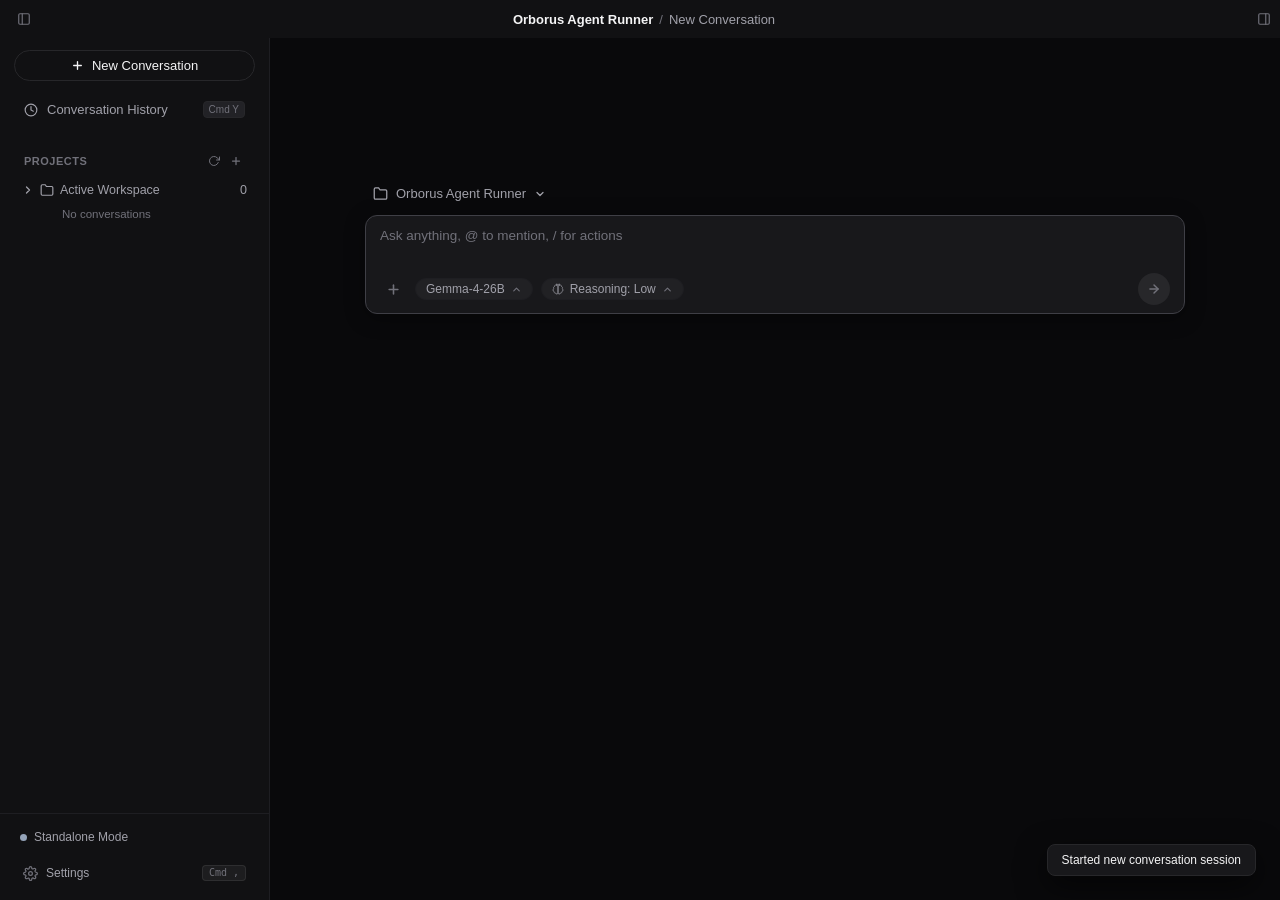
==== commit 2f4d4ef6: "Multiple UI creation fixes" ====
--- a/pkg/ui/index.html
+++ b/pkg/ui/index.html
@@ -3100,20 +3100,6 @@
     to { transform: rotate(360deg); }
   }
 
-  .streaming-cursor {
-    display: inline-block;
-    width: 6px;
-    height: 14px;
-    background: #f85f38;
-    margin-left: 3px;
-    vertical-align: middle;
-    border-radius: 1px;
-    animation: cursor-blink 0.8s infinite;
-  }
-  @keyframes cursor-blink {
-    0%, 100% { opacity: 1; }
-    50% { opacity: 0; }
-  }
   /* Shimmer progress bar for active turns */
   .running-progress-shimmer {
     position: relative;
@@ -6201,11 +6187,6 @@
   const storedSandbox = localStorage.getItem("orborus_sandbox_mode");
   if (storedSandbox !== null) {
     currentSandboxMode = storedSandbox === "true";
-  }
-
-  const storedProject = localStorage.getItem("orborus_active_project");
-  if (storedProject !== null) {
-    activeProjectPath = storedProject;
   }
 
   const storedModelsDir = localStorage.getItem("orborus_local_models_dir");
@@ -9789,27 +9770,7 @@
 
 
 // --- chat.js ---
-// --- Real-time Streamed Chunk Handler & Activity Steps Formatting ---
-window.onAgentChunk = function(execId, chunk) {
-  if (!chunk) return;
-  if (!Array.isArray(appConversations)) return;
-  const curConv = appConversations.find(c => c.id === activeConversationId);
-  if (!curConv || !Array.isArray(curConv.turns) || curConv.turns.length === 0) return;
-  const targetTurn = curConv.turns[curConv.turns.length - 1];
-  if (targetTurn && targetTurn.status === "running") {
-    targetTurn.output = (targetTurn.output || "") + chunk;
-    if (targetTurn.steps && targetTurn.steps.length > 1) {
-      targetTurn.steps[1].name = "Streaming Response";
-      targetTurn.steps[1].detail = `Received ${targetTurn.output.length} characters...`;
-    }
-    renderActiveConversation();
-    const stream = document.getElementById("execution-stream");
-    if (stream) {
-      stream.scrollTop = stream.scrollHeight;
-    }
-  }
-};
-
+// --- Running Tasks & Activity Steps Formatting ---
 function extractRunningTasksFromDecisions(decisions) {
   if (!Array.isArray(decisions) || decisions.length === 0) return [];
   const tasks = [];
@@ -12212,7 +12173,7 @@
       assistantTurn.className = "assistant-turn-content";
       assistantTurn.innerHTML = `
         <div class="assistant-markdown-stream">
-          ${renderMarkdown(turn.output)}<span class="streaming-cursor"></span>
+          ${renderMarkdown(turn.output)}
         </div>
       `;
       turnEl.appendChild(assistantTurn);
@@ -13127,6 +13088,70 @@
   } catch(e) {}
 }
 
+// Explicit global window bindings for all interactive handlers & safety aliases
+function registerGlobalHandlers() {
+  if (typeof window === "undefined") return;
+  const handlers = {
+    submitPrompt: typeof submitPrompt === "function" ? submitPrompt : async function() {},
+    toggleModelDropdown: typeof toggleModelDropdown === "function" ? toggleModelDropdown : function() {},
+    toggelModelDropdown: typeof toggleModelDropdown === "function" ? toggleModelDropdown : function() {}, // Typo safety alias
+    toggleReasoningDropdown: typeof toggleReasoningDropdown === "function" ? toggleReasoningDropdown : function() {},
+    toggleProjectDropdown: typeof toggleProjectDropdown === "function" ? toggleProjectDropdown : function() {},
+    toggleRunningTasks: typeof toggleRunningTasks === "function" ? toggleRunningTasks : function() {},
+    toggleActiveSteps: typeof toggleActiveSteps === "function" ? toggleActiveSteps : function() {},
+    toggleSidebar: typeof toggleSidebar === "function" ? toggleSidebar : function() {},
+    toggleRightSidebar: typeof toggleRightSidebar === "function" ? toggleRightSidebar : function() {},
+    toggleHistoryModal: typeof toggleHistoryModal === "function" ? toggleHistoryModal : function() {},
+    closeHistoryModal: typeof closeHistoryModal === "function" ? closeHistoryModal : function() {},
+    startNewSession: typeof startNewSession === "function" ? startNewSession : function() {},
+    selectAiModel: typeof selectAiModel === "function" ? selectAiModel : function() {},
+    selectReasoningEffort: typeof selectReasoningEffort === "function" ? selectReasoningEffort : function() {},
+    openSettingsModal: typeof openSettingsModal === "function" ? openSettingsModal : function() {},
+    closeSettingsModal: typeof closeSettingsModal === "function" ? closeSettingsModal : function() {},
+    switchSettingsTab: typeof switchSettingsTab === "function" ? switchSettingsTab : function() {},
+    saveSettings: typeof saveSettings === "function" ? saveSettings : function() {},
+    saveDirectLlmSettings: typeof saveDirectLlmSettings === "function" ? saveDirectLlmSettings : function() {},
+    addCurrentByokModel: typeof addCurrentByokModel === "function" ? addCurrentByokModel : function() {},
+    handleRemoveByokModel: typeof handleRemoveByokModel === "function" ? handleRemoveByokModel : function() {},
+    quickSelectByokModel: typeof quickSelectByokModel === "function" ? quickSelectByokModel : function() {},
+    handleByokModelInput: typeof handleByokModelInput === "function" ? handleByokModelInput : function() {},
+    applyDirectLlmPreset: typeof applyDirectLlmPreset === "function" ? applyDirectLlmPreset : function() {},
+    loginWithOAuth: typeof loginWithOAuth === "function" ? loginWithOAuth : function() {},
+    submitOAuthToken: typeof submitOAuthToken === "function" ? submitOAuthToken : function() {},
+    submitOrborusAuth: typeof submitOrborusAuth === "function" ? submitOrborusAuth : function() {},
+    scanRepositories: typeof scanRepositories === "function" ? scanRepositories : function() {},
+    chooseCustomDirectory: typeof chooseCustomDirectory === "function" ? chooseCustomDirectory : function() {},
+    handleAuthAction: typeof handleAuthAction === "function" ? handleAuthAction : function() {},
+    handleReminderAction: typeof handleReminderAction === "function" ? handleReminderAction : function() {},
+    handleReminderUseLocal: typeof handleReminderUseLocal === "function" ? handleReminderUseLocal : function() {},
+    selectApprovalOption: typeof selectApprovalOption === "function" ? selectApprovalOption : function() {},
+    skipApproval: typeof skipApproval === "function" ? skipApproval : function() {},
+    submitApproval: typeof submitApproval === "function" ? submitApproval : function() {},
+    stopExecution: typeof stopExecution === "function" ? stopExecution : function() {},
+    addFileContext: typeof addFileContext === "function" ? addFileContext : function() {},
+    handleInput: typeof handleInput === "function" ? handleInput : function() {},
+    handleKeyDown: typeof handleKeyDown === "function" ? handleKeyDown : function() {},
+    filterProjectTree: typeof filterProjectTree === "function" ? filterProjectTree : function() {},
+    filterProjects: typeof filterProjects === "function" ? filterProjects : function() {},
+    archiveConversation: typeof archiveConversation === "function" ? archiveConversation : function() {},
+    clearAllHistory: typeof clearAllHistory === "function" ? clearAllHistory : function() {},
+    setQueuedMessageMode: typeof setQueuedMessageMode === "function" ? setQueuedMessageMode : function() {},
+    handleGlobalPresetChange: typeof handleGlobalPresetChange === "function" ? handleGlobalPresetChange : function() {},
+    rescanLocalModels: typeof rescanLocalModels === "function" ? rescanLocalModels : function() {},
+    toggleCustomSkillForm: typeof toggleCustomSkillForm === "function" ? toggleCustomSkillForm : function() {},
+    browseAndInjectSkillFile: typeof browseAndInjectSkillFile === "function" ? browseAndInjectSkillFile : function() {},
+    saveCustomSkill: typeof saveCustomSkill === "function" ? saveCustomSkill : function() {},
+    windowControl: typeof windowControl === "function" ? windowControl : function() {},
+    handleFooterModelChange: typeof handleFooterModelChange === "function" ? handleFooterModelChange : function() {},
+    handleFooterReasoningChange: typeof handleFooterReasoningChange === "function" ? handleFooterReasoningChange : function() {}
+  };
+  for (const [k, fn] of Object.entries(handlers)) {
+    window[k] = fn;
+  }
+}
+
+registerGlobalHandlers();
+
 if (document.readyState === "loading") {
   window.addEventListener("DOMContentLoaded", bootApp);
 } else {
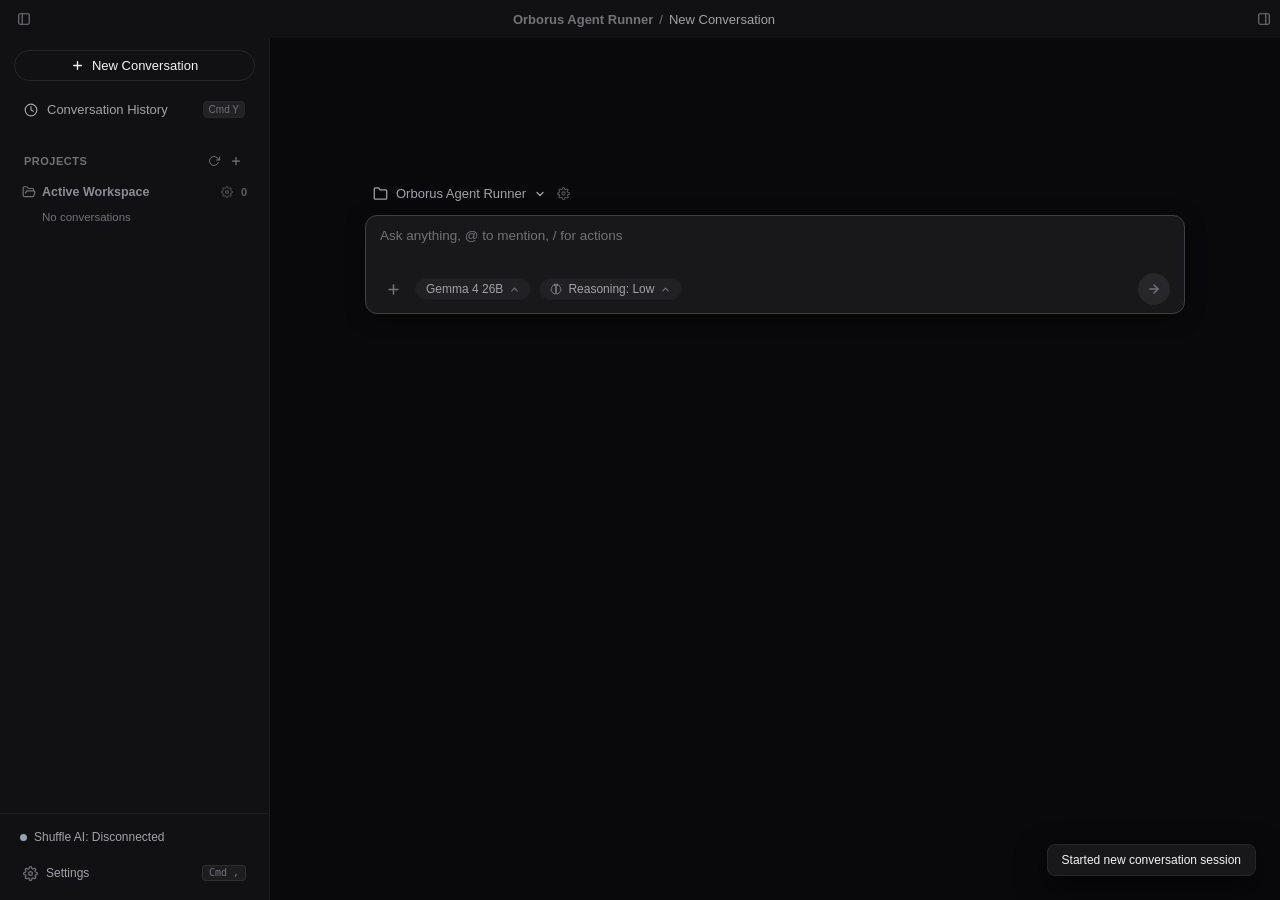
==== commit 0073d764: "Tons of fixes to the Orborus Tendon UI" ====
--- a/pkg/ui/index.html
+++ b/pkg/ui/index.html
@@ -3,19 +3,22 @@
 <head>
 <meta charset="utf-8">
 <meta name="viewport" content="width=device-width, initial-scale=1.0">
-<title>Shuffle Agent</title>
+<title>Shuffle Tendon</title>
 <style>
   
 /* --- variables.css --- */
   :root {
     --bg-app: #09090b;
     --bg-sidebar: #111113;
+    --bg-secondary: #18181b;
+    --bg-dropdown: #18181b;
     --bg-card: #18181b;
     --bg-hover: #222226;
     --bg-active: #27272a;
     --bg-code: #131316;
     --border: #27272a;
     --border-hover: #3f3f46;
+    --border-focus: #3f3f46;
     --border-subtle: #1e1e22;
     --text-primary: #f4f4f5;
     --text-secondary: #a1a1aa;
@@ -25,6 +28,7 @@
     --green: #10b981;
     --amber: #f59e0b;
     --red: #ef4444;
+    --font-sans: -apple-system, BlinkMacSystemFont, "SF Pro Display", "Segoe UI", Roboto, Helvetica, Arial, sans-serif;
   }
 
   * { box-sizing: border-box; margin: 0; padding: 0; }
@@ -448,6 +452,58 @@
     align-items: center;
     gap: 4px;
   }
+  .add-project-menu-wrap {
+    position: relative;
+    display: inline-flex;
+    align-items: center;
+  }
+  .add-project-popover {
+    display: none;
+    position: absolute;
+    top: calc(100% + 6px);
+    right: 0;
+    min-width: 156px;
+    background: #18181b;
+    border: 1px solid #27272a;
+    border-radius: 8px;
+    padding: 4px;
+    box-shadow: 0 10px 30px rgba(0, 0, 0, 0.75);
+    z-index: 1000;
+    flex-direction: column;
+    gap: 2px;
+    text-transform: none;
+    letter-spacing: normal;
+  }
+  .add-project-popover.visible {
+    display: flex;
+  }
+  .add-project-popover-item {
+    display: flex;
+    align-items: center;
+    gap: 9px;
+    width: 100%;
+    padding: 7px 10px;
+    background: transparent;
+    border: none;
+    border-radius: 6px;
+    color: var(--text-secondary);
+    font-size: 12.5px;
+    font-weight: 500;
+    text-align: left;
+    cursor: pointer;
+    transition: background 0.12s ease, color 0.12s ease;
+  }
+  .add-project-popover-item:hover {
+    background: rgba(255, 255, 255, 0.06);
+    color: var(--text-primary);
+  }
+  .add-project-popover-item svg {
+    color: var(--text-muted);
+    flex-shrink: 0;
+  }
+  .add-project-popover-item:hover svg {
+    color: var(--text-primary);
+  }
   .project-filter-box {
     display: none;
     padding: 0 10px 6px 10px;
@@ -466,7 +522,7 @@
     outline: none;
   }
   .project-filter-input:focus {
-    border-color: #f85f38;
+    border-color: rgba(255, 255, 255, 0.25);
   }
   .project-tree {
     overflow-y: auto;
@@ -490,14 +546,18 @@
     border-radius: 6px;
     font-size: 12.5px;
     font-weight: 500;
-    color: var(--text-secondary);
+    color: var(--text-muted);
     cursor: pointer;
     user-select: none;
     transition: all 0.15s ease;
   }
   .project-folder-row:hover {
-    color: var(--text-primary);
+    color: var(--text-secondary);
     background: var(--bg-hover);
+  }
+  .project-folder-row.active {
+    color: #8b8b95;
+    font-weight: 600;
   }
   .project-folder-left {
     display: flex;
@@ -505,19 +565,59 @@
     gap: 6px;
     overflow: hidden;
   }
-  .project-folder-chevron {
+  .project-folder-chevron,
+  .project-chevron {
     color: var(--text-muted);
     transition: transform 0.15s ease;
-    display: flex;
+    display: inline-flex;
     align-items: center;
-  }
-  .project-group.collapsed .project-folder-chevron {
+    justify-content: center;
+  }
+  .project-group.collapsed .project-folder-chevron,
+  .project-group.collapsed .project-chevron {
     transform: rotate(-90deg);
   }
+  .project-folder-icon {
+    color: var(--text-muted);
+    flex-shrink: 0;
+  }
+  .project-folder-title,
   .project-folder-name {
     white-space: nowrap;
     overflow: hidden;
     text-overflow: ellipsis;
+    color: inherit;
+  }
+  .project-folder-right {
+    display: flex;
+    align-items: center;
+    gap: 5px;
+    flex-shrink: 0;
+  }
+  .btn-project-settings {
+    background: transparent;
+    border: none;
+    color: var(--text-muted);
+    cursor: pointer;
+    padding: 3px;
+    border-radius: 4px;
+    display: inline-flex;
+    align-items: center;
+    justify-content: center;
+    opacity: 0.75;
+    transition: all 0.15s ease;
+  }
+  .project-folder-row:hover .btn-project-settings {
+    opacity: 1;
+  }
+  .btn-project-settings:hover {
+    color: var(--text-primary);
+    background: rgba(255, 255, 255, 0.08);
+  }
+  .project-conv-count {
+    font-size: 11px;
+    color: var(--text-muted);
+    opacity: 0.8;
   }
   .project-folder-actions {
     display: flex;
@@ -533,10 +633,32 @@
     display: flex;
     flex-direction: column;
     gap: 1px;
-    padding-left: 14px;
+    padding-left: 20px;
   }
   .project-group.collapsed .project-conversations-list {
     display: none;
+  }
+  .sidebar-archived-footer-row {
+    display: flex;
+    align-items: center;
+    justify-content: space-between;
+    padding: 6px 10px;
+    margin-top: 8px;
+    border-top: 1px solid rgba(255, 255, 255, 0.05);
+    font-size: 12px;
+    color: var(--text-muted);
+    cursor: pointer;
+    user-select: none;
+    transition: color 0.15s ease, background 0.15s ease;
+  }
+  .sidebar-archived-footer-row:hover {
+    color: var(--text-primary);
+    background: rgba(255, 255, 255, 0.04);
+  }
+  .sidebar-archived-footer-left {
+    display: flex;
+    align-items: center;
+    gap: 7px;
   }
   .conversation-row {
     display: flex;
@@ -559,15 +681,38 @@
     background: rgba(255, 255, 255, 0.08);
     font-weight: 500;
   }
-  .conversation-row.active::before {
+  .project-group {
+    position: relative;
+  }
+  .project-group.dragging,
+  .conversation-row.dragging {
+    opacity: 0.45;
+  }
+  .project-group.drag-over-top::before,
+  .conversation-row.drag-over-top::before {
     content: "";
     position: absolute;
-    left: 0;
-    top: 4px;
-    bottom: 4px;
-    width: 2.5px;
-    background: rgba(255, 255, 255, 0.4);
-    border-radius: 2px;
+    top: -1px;
+    left: 6px;
+    right: 6px;
+    height: 1px;
+    background: rgba(255, 255, 255, 0.35);
+    pointer-events: none;
+  }
+  .project-group.drag-over-bottom::after,
+  .conversation-row.drag-over-bottom::after {
+    content: "";
+    position: absolute;
+    bottom: -1px;
+    left: 6px;
+    right: 6px;
+    height: 1px;
+    background: rgba(255, 255, 255, 0.35);
+    pointer-events: none;
+  }
+  .project-folder-row.drag-over-project {
+    background: rgba(255, 255, 255, 0.08);
+    color: var(--text-primary);
   }
   .conversation-left,
   .conversation-row-left {
@@ -578,15 +723,7 @@
     flex: 1;
   }
   .conversation-dot {
-    width: 6px;
-    height: 6px;
-    border-radius: 50%;
-    background: rgba(255, 255, 255, 0.25);
-    flex-shrink: 0;
-  }
-  .conversation-row.active .conversation-dot {
-    background: rgba(255, 255, 255, 0.7);
-    box-shadow: none;
+    display: none;
   }
   .conversation-spinner {
     width: 9px;
@@ -615,11 +752,27 @@
     padding: 0;
     transition: background 0.15s ease;
   }
+  .conversation-running-wrap.waiting-approval {
+    width: auto;
+    min-width: 16px;
+    padding: 0 2px;
+  }
   .conversation-running-wrap:hover {
     background: rgba(255, 255, 255, 0.1);
   }
   .conversation-running-wrap .conversation-spinner {
     display: inline-block;
+  }
+  .conversation-running-wrap .conversation-approval-badge {
+    display: inline-block;
+    font-size: 10px;
+    font-weight: 500;
+    color: var(--text-secondary);
+    background: rgba(255, 255, 255, 0.06);
+    padding: 1px 5px;
+    border-radius: 4px;
+    line-height: 1.3;
+    white-space: nowrap;
   }
   .conversation-running-wrap .conversation-abort-btn {
     display: none;
@@ -633,7 +786,8 @@
     cursor: pointer;
     color: var(--text-secondary);
   }
-  .conversation-row:hover .conversation-running-wrap .conversation-spinner {
+  .conversation-row:hover .conversation-running-wrap .conversation-spinner,
+  .conversation-row:hover .conversation-running-wrap .conversation-approval-badge {
     display: none;
   }
   .conversation-row:hover .conversation-running-wrap .conversation-abort-btn {
@@ -641,6 +795,22 @@
   }
   .conversation-running-wrap .conversation-abort-btn:hover {
     color: #ffffff;
+  }
+  .conversation-unread-wrap {
+    display: inline-flex;
+    align-items: center;
+    justify-content: center;
+    width: 16px;
+    height: 16px;
+    flex-shrink: 0;
+  }
+  .conversation-unread-dot {
+    width: 8px;
+    height: 8px;
+    border-radius: 50%;
+    background: #f85a3e;
+    display: inline-block;
+    flex-shrink: 0;
   }
   .conversation-title,
   .conversation-title-text {
@@ -731,6 +901,23 @@
   }
   .sidebar-status-item:hover {
     background: rgba(255, 255, 255, 0.04);
+  }
+
+  .sidebar-status-logout-btn {
+    background: transparent;
+    border: none;
+    color: var(--text-muted);
+    cursor: pointer;
+    padding: 3px 6px;
+    border-radius: 4px;
+    display: inline-flex;
+    align-items: center;
+    justify-content: center;
+    transition: all 0.15s ease;
+  }
+  .sidebar-status-logout-btn:hover {
+    color: var(--text-primary);
+    background: rgba(255, 255, 255, 0.08);
   }
 
   /* Auth / Login Status Card (Legacy fallback) */
@@ -852,6 +1039,411 @@
     background: var(--bg-hover);
   }
 
+  /* ---------------- Global Approval Queue Controller (Bottom Left) ---------------- */
+  .approval-queue-wrapper {
+    position: relative;
+    width: 100%;
+  }
+
+  .approval-queue-row {
+    user-select: none;
+    border-bottom: 1px solid rgba(255, 255, 255, 0.04);
+    margin-bottom: 2px;
+    padding-bottom: 7px;
+  }
+
+  .approval-queue-row.has-pending .status-label {
+    color: var(--text-primary);
+    font-weight: 600;
+  }
+
+  .status-dot.pending-approval {
+    background: #d4d4d8;
+  }
+
+  .approval-queue-row-right {
+    display: flex;
+    align-items: center;
+    gap: 6px;
+  }
+
+  .approval-queue-badge {
+    display: inline-flex;
+    align-items: center;
+    justify-content: center;
+    min-width: 18px;
+    height: 18px;
+    padding: 0 5px;
+    border-radius: 4px;
+    font-size: 11px;
+    font-weight: 600;
+    background: rgba(255, 255, 255, 0.06);
+    color: var(--text-secondary);
+    font-family: "SF Mono", Menlo, Monaco, monospace;
+  }
+
+  .approval-queue-row.has-pending .approval-queue-badge {
+    background: rgba(255, 255, 255, 0.12);
+    color: var(--text-primary);
+  }
+
+  .approval-queue-inline-actions {
+    display: inline-flex;
+    align-items: center;
+    gap: 4px;
+  }
+
+  .aq-inline-btn {
+    background: rgba(255, 255, 255, 0.06);
+    border: none;
+    color: var(--text-secondary);
+    font-size: 11px;
+    font-weight: 500;
+    padding: 2px 7px;
+    border-radius: 4px;
+    cursor: pointer;
+    transition: background 0.15s ease, color 0.15s ease;
+  }
+
+  .aq-inline-btn.approve {
+    background: rgba(255, 255, 255, 0.12);
+    color: var(--text-primary);
+  }
+
+  .aq-inline-btn:hover {
+    background: rgba(255, 255, 255, 0.18);
+    color: var(--text-primary);
+  }
+
+  /* Popover Panel anchored above the bottom-left controller */
+  .approval-queue-popover {
+    display: none;
+    position: absolute;
+    bottom: calc(100% + 8px);
+    left: 0;
+    width: 390px;
+    max-width: calc(100vw - 28px);
+    max-height: 480px;
+    background: var(--bg-dropdown, #18181b);
+    border: 1px solid rgba(255, 255, 255, 0.08);
+    border-radius: 8px;
+    box-shadow: 0 12px 32px rgba(0, 0, 0, 0.55);
+    z-index: 1200;
+    flex-direction: column;
+    overflow: hidden;
+  }
+
+  .approval-queue-popover.open {
+    display: flex;
+  }
+
+  .approval-queue-popover-header {
+    display: flex;
+    align-items: center;
+    justify-content: space-between;
+    padding: 10px 12px;
+    border-bottom: 1px solid rgba(255, 255, 255, 0.06);
+  }
+
+  .approval-queue-popover-title-row {
+    display: flex;
+    align-items: center;
+    gap: 7px;
+  }
+
+  .approval-queue-popover-title {
+    font-size: 12.5px;
+    font-weight: 600;
+    color: var(--text-primary);
+  }
+
+  .approval-queue-popover-header-actions {
+    display: flex;
+    align-items: center;
+    gap: 5px;
+  }
+
+  .approval-queue-batch-btn {
+    background: rgba(255, 255, 255, 0.08);
+    border: none;
+    color: var(--text-primary);
+    font-size: 11px;
+    font-weight: 500;
+    padding: 4px 8px;
+    border-radius: 4px;
+    cursor: pointer;
+    transition: background 0.15s ease, color 0.15s ease;
+  }
+
+  .approval-queue-batch-btn.muted {
+    background: rgba(255, 255, 255, 0.04);
+    color: var(--text-secondary);
+  }
+
+  .approval-queue-batch-btn:hover {
+    background: rgba(255, 255, 255, 0.14);
+    color: var(--text-primary);
+  }
+
+  .approval-queue-icon-btn {
+    background: transparent;
+    border: none;
+    color: var(--text-muted);
+    padding: 4px;
+    border-radius: 4px;
+    cursor: pointer;
+    display: inline-flex;
+    align-items: center;
+    justify-content: center;
+    transition: background 0.15s ease, color 0.15s ease;
+  }
+
+  .approval-queue-icon-btn:hover {
+    background: rgba(255, 255, 255, 0.06);
+    color: var(--text-primary);
+  }
+
+  /* Quick Mode Selector Strip */
+  .approval-queue-mode-bar {
+    display: flex;
+    align-items: center;
+    justify-content: space-between;
+    gap: 8px;
+    padding: 7px 12px;
+    border-bottom: 1px solid rgba(255, 255, 255, 0.06);
+  }
+
+  .approval-queue-mode-label {
+    font-size: 11px;
+    color: var(--text-muted);
+    font-weight: 500;
+  }
+
+  .approval-queue-mode-pills {
+    display: flex;
+    align-items: center;
+    gap: 3px;
+    flex: 1;
+  }
+
+  .approval-queue-mode-btn,
+  .approval-queue-sandbox-btn {
+    background: transparent;
+    border: none;
+    color: var(--text-muted);
+    font-size: 11px;
+    font-weight: 500;
+    padding: 3px 7px;
+    border-radius: 4px;
+    cursor: pointer;
+    transition: background 0.15s ease, color 0.15s ease;
+  }
+
+  .approval-queue-mode-btn:hover,
+  .approval-queue-sandbox-btn:hover {
+    color: var(--text-secondary);
+    background: rgba(255, 255, 255, 0.04);
+  }
+
+  .approval-queue-mode-btn.active,
+  .approval-queue-sandbox-btn.active {
+    background: rgba(255, 255, 255, 0.08);
+    color: var(--text-primary);
+  }
+
+  /* Tabs */
+  .approval-queue-tabs {
+    display: flex;
+    align-items: center;
+    padding: 0 12px;
+    border-bottom: 1px solid rgba(255, 255, 255, 0.06);
+    gap: 12px;
+  }
+
+  .approval-queue-tab {
+    background: transparent;
+    border: none;
+    border-bottom: 2px solid transparent;
+    color: var(--text-muted);
+    font-size: 11.5px;
+    font-weight: 500;
+    padding: 7px 2px;
+    cursor: pointer;
+    display: inline-flex;
+    align-items: center;
+    gap: 5px;
+    transition: color 0.15s ease, border-color 0.15s ease;
+  }
+
+  .approval-queue-tab:hover {
+    color: var(--text-secondary);
+  }
+
+  .approval-queue-tab.active {
+    color: var(--text-primary);
+    border-bottom-color: rgba(255, 255, 255, 0.5);
+  }
+
+  .approval-queue-tab-count {
+    font-size: 10.5px;
+    color: var(--text-muted);
+    background: rgba(255, 255, 255, 0.06);
+    padding: 1px 5px;
+    border-radius: 3px;
+    font-family: "SF Mono", Menlo, Monaco, monospace;
+  }
+
+  .approval-queue-panel {
+    display: none;
+    flex-direction: column;
+    max-height: 330px;
+    overflow-y: auto;
+  }
+
+  .approval-queue-panel.active {
+    display: flex;
+  }
+
+  .approval-queue-list {
+    display: flex;
+    flex-direction: column;
+  }
+
+  .approval-queue-empty {
+    padding: 20px 14px;
+    font-size: 12px;
+    color: var(--text-muted);
+    text-align: center;
+    line-height: 1.4;
+  }
+
+  /* Flat rows separated by subtle hairlines (no nested cards/boxes) */
+  .approval-queue-item {
+    display: flex;
+    flex-direction: column;
+    gap: 6px;
+    padding: 10px 12px;
+    border-bottom: 1px solid rgba(255, 255, 255, 0.05);
+  }
+
+  .approval-queue-item:last-child {
+    border-bottom: none;
+  }
+
+  .approval-queue-item-top {
+    display: flex;
+    align-items: center;
+    justify-content: space-between;
+    gap: 8px;
+  }
+
+  .approval-queue-item-title {
+    font-size: 12px;
+    font-weight: 500;
+    color: var(--text-primary);
+    overflow: hidden;
+    text-overflow: ellipsis;
+    white-space: nowrap;
+  }
+
+  .approval-queue-item-meta {
+    font-size: 10.5px;
+    color: var(--text-muted);
+    display: flex;
+    align-items: center;
+    gap: 6px;
+    flex-shrink: 0;
+  }
+
+  .approval-queue-pill {
+    background: rgba(255, 255, 255, 0.06);
+    color: var(--text-secondary);
+    padding: 1px 5px;
+    border-radius: 3px;
+    font-size: 10px;
+    font-family: "SF Mono", Menlo, Monaco, monospace;
+  }
+
+  .approval-queue-item-cmd {
+    font-family: "SF Mono", Menlo, Monaco, monospace;
+    font-size: 11.5px;
+    color: var(--text-secondary);
+    word-break: break-all;
+    line-height: 1.35;
+  }
+
+  .approval-queue-item-warning {
+    font-size: 11px;
+    color: var(--text-muted);
+    line-height: 1.35;
+  }
+
+  .approval-queue-item-actions {
+    display: flex;
+    align-items: center;
+    flex-wrap: wrap;
+    gap: 5px;
+    margin-top: 2px;
+  }
+
+  .aq-action-btn {
+    background: rgba(255, 255, 255, 0.06);
+    border: none;
+    color: var(--text-secondary);
+    font-size: 11px;
+    font-weight: 500;
+    padding: 4px 8px;
+    border-radius: 4px;
+    cursor: pointer;
+    transition: background 0.15s ease, color 0.15s ease;
+  }
+
+  .aq-action-btn.primary {
+    background: rgba(255, 255, 255, 0.12);
+    color: var(--text-primary);
+  }
+
+  .aq-action-btn:hover {
+    background: rgba(255, 255, 255, 0.16);
+    color: var(--text-primary);
+  }
+
+  /* Quick Rule Row in Popover */
+  .approval-queue-quick-rule-row {
+    display: flex;
+    align-items: center;
+    gap: 5px;
+    padding: 8px 12px;
+    border-bottom: 1px solid rgba(255, 255, 255, 0.06);
+  }
+
+  .approval-queue-input {
+    flex: 1;
+    min-width: 0;
+    background: rgba(255, 255, 255, 0.04);
+    border: 1px solid rgba(255, 255, 255, 0.08);
+    border-radius: 4px;
+    color: var(--text-primary);
+    font-size: 11.5px;
+    padding: 4px 7px;
+    outline: none;
+  }
+
+  .approval-queue-input:focus {
+    border-color: rgba(255, 255, 255, 0.18);
+  }
+
+  .approval-queue-select {
+    background: rgba(255, 255, 255, 0.04);
+    border: 1px solid rgba(255, 255, 255, 0.08);
+    border-radius: 4px;
+    color: var(--text-secondary);
+    font-size: 11px;
+    padding: 4px 5px;
+    outline: none;
+  }
+
+
 
 /* --- chat.css --- */
   /* ---------------- Main Content Workspace ---------------- */
@@ -912,15 +1504,55 @@
     display: flex;
     flex-direction: column;
     gap: 12px;
-    scroll-behavior: smooth;
-  }
+  }
+  .chat-dock-container,
   .center-container.chat-mode .chat-dock-container {
+    position: relative;
     flex-shrink: 0;
     width: 100%;
     display: flex;
     flex-direction: column;
     gap: 8px;
     background: transparent;
+  }
+  .scroll-to-bottom-wrap {
+    position: absolute;
+    bottom: calc(100% + 10px);
+    left: 50%;
+    transform: translateX(-50%);
+    z-index: 35;
+    display: none;
+    align-items: center;
+    justify-content: center;
+    pointer-events: none;
+  }
+  .center-container.chat-mode .scroll-to-bottom-wrap.visible {
+    display: flex;
+  }
+  .btn-scroll-to-bottom {
+    pointer-events: auto;
+    width: 32px;
+    height: 32px;
+    border-radius: 50%;
+    background: var(--bg-card);
+    border: 1px solid rgba(255, 255, 255, 0.12);
+    color: var(--text-secondary);
+    display: inline-flex;
+    align-items: center;
+    justify-content: center;
+    cursor: pointer;
+    box-shadow: 0 4px 12px rgba(0, 0, 0, 0.45);
+    transition: background 0.15s ease, color 0.15s ease, border-color 0.15s ease, transform 0.15s ease;
+    padding: 0;
+  }
+  .btn-scroll-to-bottom:hover {
+    background: var(--bg-hover);
+    color: var(--text-primary);
+    border-color: rgba(255, 255, 255, 0.22);
+    transform: translateY(-1px);
+  }
+  .btn-scroll-to-bottom:active {
+    transform: translateY(0);
   }
   .center-container.has-history {
     margin-top: 0;
@@ -1042,16 +1674,17 @@
   }
   .dropdown-custom-btn {
     font-size: 12px;
-    color: var(--accent-blue);
+    color: var(--text-secondary);
     background: transparent;
     border: none;
     padding: 6px 8px;
     border-radius: 6px;
     text-align: left;
     cursor: pointer;
-    transition: background 0.15s;
+    transition: background 0.15s, color 0.15s;
   }
   .dropdown-custom-btn:hover {
+    color: var(--text-primary);
     background: var(--bg-hover);
   }
 
@@ -1069,6 +1702,110 @@
   }
   .input-card:focus-within {
     border-color: var(--border-hover);
+  }
+
+  /* Pending Attachments Bar & Turn Attachment Previews */
+  .prompt-attachments-bar {
+    display: flex;
+    flex-wrap: wrap;
+    align-items: center;
+    gap: 8px;
+    padding-bottom: 6px;
+    border-bottom: 1px solid rgba(255, 255, 255, 0.06);
+  }
+  .prompt-attachment-chip {
+    display: inline-flex;
+    align-items: center;
+    gap: 7px;
+    padding: 4px 8px 4px 6px;
+    border-radius: 6px;
+    background: rgba(255, 255, 255, 0.05);
+    color: var(--text-secondary);
+    font-size: 12px;
+    max-width: 240px;
+    transition: background 0.15s ease, color 0.15s ease;
+  }
+  .prompt-attachment-chip:hover {
+    background: rgba(255, 255, 255, 0.08);
+    color: var(--text-primary);
+  }
+  .prompt-attachment-thumb {
+    width: 24px;
+    height: 24px;
+    border-radius: 4px;
+    object-fit: cover;
+    flex-shrink: 0;
+    background: rgba(255, 255, 255, 0.04);
+  }
+  .prompt-attachment-icon {
+    display: inline-flex;
+    align-items: center;
+    justify-content: center;
+    color: var(--text-muted);
+    flex-shrink: 0;
+  }
+  .prompt-attachment-meta {
+    display: flex;
+    flex-direction: column;
+    min-width: 0;
+    line-height: 1.2;
+  }
+  .prompt-attachment-name {
+    font-size: 12px;
+    font-weight: 500;
+    color: #d6cbb5;
+    white-space: nowrap;
+    overflow: hidden;
+    text-overflow: ellipsis;
+  }
+  .prompt-attachment-sub {
+    font-size: 10px;
+    color: var(--text-muted);
+  }
+  .prompt-attachment-remove {
+    background: transparent;
+    border: none;
+    color: var(--text-muted);
+    cursor: pointer;
+    padding: 2px;
+    border-radius: 4px;
+    display: inline-flex;
+    align-items: center;
+    justify-content: center;
+    margin-left: 2px;
+    transition: color 0.15s ease, background 0.15s ease;
+  }
+  .prompt-attachment-remove:hover {
+    color: var(--text-primary);
+    background: rgba(255, 255, 255, 0.08);
+  }
+  .user-turn-attachments {
+    display: flex;
+    flex-wrap: wrap;
+    gap: 8px;
+    margin-top: 6px;
+  }
+  .user-turn-attachment-item {
+    display: inline-flex;
+    align-items: center;
+    gap: 7px;
+    padding: 4px 8px 4px 6px;
+    border-radius: 6px;
+    background: rgba(255, 255, 255, 0.05);
+    cursor: pointer;
+    transition: background 0.15s ease;
+    max-width: 260px;
+  }
+  .user-turn-attachment-item:hover {
+    background: rgba(255, 255, 255, 0.08);
+  }
+  .user-turn-attachment-thumb {
+    width: 32px;
+    height: 32px;
+    border-radius: 4px;
+    object-fit: cover;
+    flex-shrink: 0;
+    background: rgba(255, 255, 255, 0.04);
   }
 
   .prompt-textarea {
@@ -1088,6 +1825,84 @@
   }
   .prompt-textarea::placeholder {
     color: var(--text-muted);
+  }
+  .prompt-textarea:disabled {
+    cursor: not-allowed;
+    opacity: 0.55;
+  }
+  .input-card.archived-readonly {
+    opacity: 0.65;
+  }
+  .archived-chat-banner {
+    display: flex;
+    align-items: center;
+    justify-content: space-between;
+    gap: 12px;
+    padding: 8px 12px;
+    border-bottom: 1px solid rgba(255, 255, 255, 0.06);
+    border-top: 1px solid rgba(255, 255, 255, 0.06);
+    background: rgba(255, 255, 255, 0.03);
+    border-radius: 8px;
+    color: var(--text-secondary);
+    font-size: 12px;
+  }
+  .archived-chat-banner-left {
+    display: flex;
+    align-items: center;
+    gap: 9px;
+    min-width: 0;
+  }
+  .archived-chat-banner-text {
+    display: flex;
+    flex-direction: column;
+    gap: 1px;
+    min-width: 0;
+  }
+  .archived-chat-banner-title {
+    font-size: 12px;
+    font-weight: 600;
+    color: var(--text-primary);
+  }
+  .archived-chat-banner-sub {
+    font-size: 11px;
+    color: var(--text-muted);
+  }
+  .archived-chat-banner-actions {
+    display: flex;
+    align-items: center;
+    flex-shrink: 0;
+  }
+  .btn-unarchive-chat {
+    display: inline-flex;
+    align-items: center;
+    gap: 6px;
+    background: rgba(255, 255, 255, 0.08);
+    border: 1px solid rgba(255, 255, 255, 0.16);
+    color: var(--text-primary);
+    font-size: 11.5px;
+    font-weight: 500;
+    padding: 5px 10px;
+    border-radius: 6px;
+    cursor: pointer;
+    transition: all 0.12s ease;
+  }
+  .btn-unarchive-chat:hover {
+    background: rgba(255, 255, 255, 0.14);
+    border-color: rgba(255, 255, 255, 0.24);
+    color: #ffffff;
+  }
+  .btn-archive-toggle.is-archived-pill {
+    display: inline-flex;
+    align-items: center;
+    padding: 2px 8px;
+    border-radius: 5px;
+    background: rgba(255, 255, 255, 0.06);
+    border: 1px solid rgba(255, 255, 255, 0.12);
+    color: var(--text-primary);
+    opacity: 0.9 !important;
+  }
+  .btn-archive-toggle.is-archived-pill:hover {
+    background: rgba(255, 255, 255, 0.12);
   }
 
   /* Inner Card Toolbar */
@@ -1186,8 +2001,8 @@
     max-height: 380px;
     overflow-y: auto;
     overflow-x: hidden;
-    background: #141822;
-    border: 1px solid #283142;
+    background: var(--bg-dropdown);
+    border: 1px solid var(--border);
     border-radius: 10px;
     box-shadow: 0 10px 30px rgba(0, 0, 0, 0.55);
     z-index: 1000;
@@ -1217,6 +2032,530 @@
     min-width: 160px;
     max-width: 200px;
     left: 0;
+  }
+  .prompt-plus-wrapper {
+    position: relative;
+    display: inline-flex;
+    align-items: center;
+  }
+  .prompt-plus-btn.has-attached-skills {
+    color: var(--text-primary);
+    background: rgba(255, 255, 255, 0.08);
+  }
+  .prompt-plus-menu {
+    min-width: 200px;
+    max-width: 240px;
+    width: 215px;
+    max-height: none;
+    overflow: visible !important;
+    left: 0;
+    padding: 4px 0;
+  }
+  .prompt-plus-action-item {
+    display: flex;
+    align-items: center;
+    justify-content: space-between;
+    gap: 9px;
+    padding: 8px 12px;
+    cursor: pointer;
+    font-size: 12.5px;
+    color: var(--text-primary);
+    transition: background 0.12s ease;
+    user-select: none;
+  }
+  .prompt-plus-action-item:hover,
+  .prompt-plus-submenu-wrap.open > .prompt-plus-action-item {
+    background: rgba(255, 255, 255, 0.05);
+  }
+  .prompt-plus-action-left {
+    display: inline-flex;
+    align-items: center;
+    gap: 9px;
+    min-width: 0;
+  }
+  .prompt-plus-action-right {
+    display: inline-flex;
+    align-items: center;
+    gap: 6px;
+    color: var(--text-muted);
+    flex-shrink: 0;
+  }
+  .prompt-plus-action-icon {
+    display: inline-flex;
+    align-items: center;
+    justify-content: center;
+    width: 18px;
+    height: 18px;
+    color: var(--text-secondary);
+    flex-shrink: 0;
+  }
+  .prompt-plus-submenu-chevron {
+    width: 13px;
+    height: 13px;
+    color: var(--text-muted);
+    flex-shrink: 0;
+  }
+  .prompt-plus-submenu-wrap {
+    position: relative;
+  }
+  .prompt-plus-submenu {
+    position: absolute;
+    left: calc(100% + 6px);
+    bottom: -4px;
+    width: 310px;
+    max-height: 360px;
+    overflow-y: auto;
+    overflow-x: hidden;
+    background: var(--bg-dropdown);
+    border: 1px solid var(--border);
+    border-radius: 10px;
+    box-shadow: 0 10px 30px rgba(0, 0, 0, 0.55);
+    padding: 4px 0;
+    display: none;
+    flex-direction: column;
+    z-index: 1005;
+  }
+  .prompt-plus-submenu::before {
+    content: "";
+    position: absolute;
+    left: -10px;
+    top: 0;
+    bottom: 0;
+    width: 10px;
+  }
+  .prompt-plus-submenu-wrap:hover > .prompt-plus-submenu,
+  .prompt-plus-submenu-wrap.open > .prompt-plus-submenu {
+    display: flex;
+  }
+  .prompt-plus-divider {
+    height: 1px;
+    background: rgba(255, 255, 255, 0.06);
+    margin: 4px 0;
+  }
+  .prompt-plus-section-header {
+    display: flex;
+    align-items: center;
+    justify-content: space-between;
+    padding: 5px 12px 4px 12px;
+    border-bottom: 1px solid rgba(255, 255, 255, 0.05);
+  }
+  .prompt-plus-section-label {
+    font-size: 10px;
+    font-weight: 600;
+    text-transform: uppercase;
+    letter-spacing: 0.04em;
+    color: var(--text-muted);
+  }
+  .shuffle-tools-dropdown-menu {
+    min-width: 310px;
+    max-width: 370px;
+    width: 340px;
+    max-height: 430px;
+    left: 0;
+    padding: 0;
+  }
+  .shuffle-tools-header {
+    display: flex;
+    align-items: center;
+    justify-content: space-between;
+    padding: 8px 12px 6px 12px;
+    border-bottom: 1px solid rgba(255, 255, 255, 0.05);
+  }
+  .shuffle-tools-title {
+    font-size: 11px;
+    font-weight: 600;
+    color: var(--text-muted);
+    letter-spacing: 0.02em;
+  }
+  .shuffle-tools-actions {
+    display: flex;
+    align-items: center;
+    gap: 6px;
+  }
+  .shuffle-tools-action-btn {
+    background: transparent;
+    border: none;
+    color: var(--text-muted);
+    font-size: 11px;
+    cursor: pointer;
+    padding: 2px 5px;
+    border-radius: 4px;
+    transition: color 0.12s ease, background 0.12s ease;
+  }
+  .shuffle-tools-action-btn:hover {
+    color: var(--text-primary);
+    background: rgba(255, 255, 255, 0.05);
+  }
+  .shuffle-tools-search-wrap {
+    padding: 6px 10px;
+    border-bottom: 1px solid rgba(255, 255, 255, 0.04);
+  }
+  .shuffle-tools-search-input {
+    width: 100%;
+    background: rgba(255, 255, 255, 0.03);
+    border: 1px solid rgba(255, 255, 255, 0.06);
+    border-radius: 5px;
+    padding: 5px 8px;
+    font-size: 11.5px;
+    color: var(--text-primary);
+    outline: none;
+    box-sizing: border-box;
+  }
+  .shuffle-tools-search-input:focus {
+    border-color: rgba(255, 255, 255, 0.14);
+  }
+  .shuffle-tools-list {
+    display: flex;
+    flex-direction: column;
+    max-height: 340px;
+    overflow-y: auto;
+    overflow-x: hidden;
+  }
+  .shuffle-tools-section-label {
+    display: flex;
+    align-items: center;
+    justify-content: space-between;
+    font-size: 10px;
+    font-weight: 600;
+    text-transform: uppercase;
+    letter-spacing: 0.04em;
+    color: var(--text-muted);
+    padding: 7px 12px 4px 12px;
+    border-bottom: 1px solid rgba(255, 255, 255, 0.04);
+  }
+  .shuffle-tool-right {
+    display: inline-flex;
+    align-items: center;
+    gap: 6px;
+    flex-shrink: 0;
+  }
+  .shuffle-tool-auth-pill {
+    display: inline-flex;
+    align-items: center;
+    gap: 3px;
+    font-size: 10px;
+    font-weight: 500;
+    color: var(--text-secondary);
+    background: rgba(255, 255, 255, 0.06);
+    border: none;
+    border-radius: 4px;
+    padding: 2px 7px;
+    cursor: pointer;
+    transition: background 0.12s ease, color 0.12s ease;
+    line-height: 1.4;
+  }
+  .shuffle-tool-auth-pill:hover {
+    background: rgba(255, 255, 255, 0.11);
+    color: var(--text-primary);
+  }
+  .shuffle-tool-auth-pill.subtle {
+    color: var(--text-muted);
+    background: transparent;
+    padding: 2px 5px;
+  }
+  .shuffle-tool-auth-pill.subtle:hover {
+    color: var(--text-primary);
+    background: rgba(255, 255, 255, 0.07);
+  }
+  .shuffle-auth-setup-header {
+    display: flex;
+    align-items: center;
+    gap: 8px;
+    padding: 8px 12px;
+    border-bottom: 1px solid rgba(255, 255, 255, 0.06);
+  }
+  .shuffle-auth-back-btn {
+    background: transparent;
+    border: none;
+    color: var(--text-muted);
+    font-size: 11px;
+    cursor: pointer;
+    padding: 3px 6px;
+    border-radius: 4px;
+    display: inline-flex;
+    align-items: center;
+    gap: 4px;
+    transition: color 0.12s ease, background 0.12s ease;
+  }
+  .shuffle-auth-back-btn:hover {
+    color: var(--text-primary);
+    background: rgba(255, 255, 255, 0.05);
+  }
+  .shuffle-auth-setup-app {
+    display: flex;
+    align-items: center;
+    gap: 7px;
+    min-width: 0;
+    flex: 1;
+  }
+  .shuffle-auth-setup-title {
+    font-size: 12px;
+    font-weight: 600;
+    color: var(--text-primary);
+    white-space: nowrap;
+    overflow: hidden;
+    text-overflow: ellipsis;
+  }
+  .shuffle-auth-setup-sub {
+    font-size: 10px;
+    color: var(--text-muted);
+    margin-left: auto;
+    flex-shrink: 0;
+  }
+  .shuffle-auth-setup-body {
+    display: flex;
+    flex-direction: column;
+    gap: 9px;
+    padding: 10px 12px;
+    max-height: 290px;
+    overflow-y: auto;
+  }
+  .shuffle-auth-field {
+    display: flex;
+    flex-direction: column;
+    gap: 3px;
+  }
+  .shuffle-auth-field-label {
+    font-size: 11px;
+    font-weight: 500;
+    color: var(--text-secondary);
+    display: flex;
+    align-items: center;
+    justify-content: space-between;
+  }
+  .shuffle-auth-field-req {
+    font-size: 9.5px;
+    color: var(--text-muted);
+    font-weight: 400;
+  }
+  .shuffle-auth-field-input {
+    width: 100%;
+    background: rgba(255, 255, 255, 0.03);
+    border: 1px solid rgba(255, 255, 255, 0.07);
+    border-radius: 5px;
+    padding: 5px 8px;
+    font-size: 11.5px;
+    color: var(--text-primary);
+    outline: none;
+    box-sizing: border-box;
+    font-family: inherit;
+  }
+  .shuffle-auth-field-input:focus {
+    border-color: rgba(255, 255, 255, 0.16);
+    background: rgba(255, 255, 255, 0.045);
+  }
+  .shuffle-auth-field-desc {
+    font-size: 10px;
+    color: var(--text-muted);
+    line-height: 1.35;
+  }
+  .shuffle-auth-setup-msg {
+    font-size: 11px;
+    color: #f87171;
+    padding: 2px 0;
+    line-height: 1.35;
+  }
+  .shuffle-auth-setup-footer {
+    display: flex;
+    align-items: center;
+    justify-content: flex-end;
+    gap: 8px;
+    padding: 8px 12px;
+    border-top: 1px solid rgba(255, 255, 255, 0.05);
+  }
+  .shuffle-auth-submit-btn {
+    background: rgba(255, 255, 255, 0.1);
+    border: 1px solid rgba(255, 255, 255, 0.08);
+    color: var(--text-primary);
+    font-size: 11px;
+    font-weight: 500;
+    padding: 4px 10px;
+    border-radius: 5px;
+    cursor: pointer;
+    transition: background 0.12s ease;
+  }
+  .shuffle-auth-submit-btn:hover:not(:disabled) {
+    background: rgba(255, 255, 255, 0.15);
+  }
+  .shuffle-auth-submit-btn:disabled {
+    opacity: 0.5;
+    cursor: default;
+  }
+  .shuffle-skill-tag {
+    display: inline-flex;
+    align-items: center;
+    font-size: 9.5px;
+    font-family: ui-monospace, Menlo, Monaco, monospace;
+    color: var(--text-muted);
+    background: rgba(255, 255, 255, 0.06);
+    padding: 1px 5px;
+    border-radius: 3px;
+    margin-left: 5px;
+    font-weight: 400;
+  }
+  .shuffle-tools-list-extra {
+    overflow-y: auto;
+    padding: 4px 0;
+  }
+  .shuffle-tool-item {
+    display: flex;
+    align-items: center;
+    justify-content: space-between;
+    gap: 8px;
+    padding: 7px 12px;
+    cursor: pointer;
+    transition: background 0.12s ease;
+    border-bottom: 1px solid rgba(255, 255, 255, 0.03);
+  }
+  .shuffle-tool-item:last-child {
+    border-bottom: none;
+  }
+  .shuffle-tool-item:hover {
+    background: rgba(255, 255, 255, 0.04);
+  }
+  .shuffle-tool-item.attached {
+    background: rgba(255, 255, 255, 0.05);
+  }
+  .shuffle-tools-action-btn.active {
+    color: #34d399;
+    background: rgba(52, 211, 153, 0.12);
+  }
+  #btn-shuffle-tools-picker.has-valid-tool svg:first-child {
+    color: #34d399;
+    opacity: 1 !important;
+  }
+  .shuffle-tool-icon-wrap.valid {
+    background: rgba(52, 211, 153, 0.14);
+    border: 1px solid rgba(52, 211, 153, 0.55);
+    color: #34d399;
+  }
+  .shuffle-tool-icon-wrap.valid .shuffle-tool-icon-fallback {
+    color: #34d399;
+  }
+  .shuffle-tool-valid-dot {
+    position: absolute;
+    right: -1px;
+    bottom: -1px;
+    width: 6px;
+    height: 6px;
+    border-radius: 50%;
+    background: #34d399;
+    border: 1px solid #141416;
+    pointer-events: none;
+  }
+  .shuffle-tool-icon-wrap.chip-icon .shuffle-tool-valid-dot {
+    width: 5px;
+    height: 5px;
+  }
+  .shuffle-tool-icon-wrap {
+    position: relative;
+    box-sizing: border-box;
+    display: inline-flex;
+    align-items: center;
+    justify-content: center;
+    flex-shrink: 0;
+    overflow: hidden;
+    border-radius: 4px;
+    background: rgba(255, 255, 255, 0.04);
+  }
+  .shuffle-tool-icon-wrap.item-icon {
+    width: 20px;
+    height: 20px;
+  }
+  .shuffle-tool-icon-wrap.chip-icon {
+    width: 14px;
+    height: 14px;
+    border-radius: 3px;
+  }
+  .shuffle-tool-icon {
+    width: 100%;
+    height: 100%;
+    object-fit: contain;
+    display: block;
+  }
+  .shuffle-tool-icon-fallback {
+    display: inline-flex;
+    align-items: center;
+    justify-content: center;
+    width: 100%;
+    height: 100%;
+    color: var(--text-muted);
+  }
+  .shuffle-tool-icon-wrap.item-icon .shuffle-tool-icon-fallback svg {
+    width: 12px;
+    height: 12px;
+  }
+  .shuffle-tool-icon-wrap.chip-icon .shuffle-tool-icon-fallback svg {
+    width: 10px;
+    height: 10px;
+  }
+  .shuffle-tool-info {
+    display: flex;
+    flex-direction: column;
+    gap: 1px;
+    min-width: 0;
+    flex: 1;
+  }
+  .shuffle-tool-name {
+    font-size: 12px;
+    font-weight: 500;
+    color: var(--text-primary);
+    white-space: nowrap;
+    overflow: hidden;
+    text-overflow: ellipsis;
+  }
+  .shuffle-tool-meta {
+    font-size: 10.5px;
+    color: var(--text-muted);
+    white-space: nowrap;
+    overflow: hidden;
+    text-overflow: ellipsis;
+  }
+  .shuffle-tool-check {
+    font-size: 12px;
+    color: var(--text-secondary);
+    flex-shrink: 0;
+    width: 16px;
+    text-align: center;
+  }
+  .shuffle-tools-empty {
+    padding: 16px 12px;
+    font-size: 11.5px;
+    color: var(--text-muted);
+    text-align: center;
+    line-height: 1.4;
+  }
+  .shuffle-attached-tools-bar {
+    display: flex;
+    flex-wrap: wrap;
+    gap: 6px;
+    align-items: center;
+    padding: 0;
+    margin: 0;
+    border-bottom: none !important;
+  }
+  .shuffle-tool-chip {
+    display: inline-flex;
+    align-items: center;
+    gap: 5px;
+    padding: 3px 8px;
+    border-radius: 5px;
+    background: rgba(255, 255, 255, 0.05);
+    color: var(--text-secondary);
+    font-size: 11px;
+    line-height: 1.2;
+  }
+  .shuffle-tool-chip-remove {
+    background: transparent;
+    border: none;
+    color: var(--text-muted);
+    cursor: pointer;
+    padding: 0 2px;
+    font-size: 12px;
+    line-height: 1;
+  }
+  .shuffle-tool-chip-remove:hover {
+    color: var(--text-primary);
   }
   .model-option-item {
     display: flex;
@@ -1304,44 +2643,157 @@
     white-space: nowrap;
   }
   .model-badge.unconfigured {
-    color: #d19a3e;
-    background: rgba(209, 154, 62, 0.08);
-    border-color: rgba(209, 154, 62, 0.22);
+    color: var(--text-muted);
+    background: rgba(255, 255, 255, 0.05);
+    border-color: rgba(255, 255, 255, 0.08);
   }
   .model-badge.ready {
     color: var(--text-secondary);
     background: rgba(255, 255, 255, 0.04);
   }
-
-  /* Subtle Model Configuration Reminder */
+  .model-badge.unavailable {
+    color: var(--text-muted);
+    background: rgba(255, 255, 255, 0.04);
+    border-color: rgba(255, 255, 255, 0.08);
+  }
+  .model-ram-badge {
+    font-size: 10px;
+    font-weight: 500;
+    padding: 1px 6px;
+    border-radius: 4px;
+    background: rgba(255, 255, 255, 0.05);
+    border: 1px solid rgba(255, 255, 255, 0.08);
+    color: var(--text-muted);
+    font-family: ui-monospace, Menlo, Monaco, monospace;
+    white-space: nowrap;
+    letter-spacing: 0.1px;
+  }
+  .model-ram-badge.outside-range {
+    opacity: 0.65;
+    border-color: rgba(255, 255, 255, 0.04);
+    text-decoration: line-through;
+  }
+  .model-option-item.disabled-range,
+  .model-option-item.unavailable {
+    opacity: 0.45;
+    cursor: not-allowed !important;
+  }
+  .model-option-item.disabled-range:hover,
+  .model-option-item.unavailable:hover {
+    background: transparent !important;
+  }
+
+  /* Local Model Family Sub-Menus */
+  .model-family-row {
+    position: relative;
+    cursor: pointer;
+  }
+  .model-family-row.submenu-open {
+    background: rgba(255, 255, 255, 0.07) !important;
+    color: var(--text-primary);
+  }
+  .submenu-arrow-icon {
+    color: var(--text-muted);
+    transition: transform 0.14s ease, color 0.14s ease;
+    flex-shrink: 0;
+    margin-left: 4px;
+  }
+  .model-family-row.submenu-open .submenu-arrow-icon {
+    color: var(--text-primary);
+    transform: translateX(1.5px);
+  }
+  .active-family-badge {
+    font-size: 9.5px !important;
+    padding: 1px 4px !important;
+  }
+  .model-submenu-flyout {
+    position: fixed;
+    z-index: 1050;
+    min-width: 220px;
+    max-width: 290px;
+    background: var(--bg-dropdown);
+    border: 1px solid var(--border);
+    border-radius: 8px;
+    box-shadow: 0 12px 32px rgba(0, 0, 0, 0.65);
+    padding: 4px 0;
+    display: flex;
+    flex-direction: column;
+    box-sizing: border-box;
+    animation: submenuFadeIn 0.12s ease-out;
+  }
+  @keyframes submenuFadeIn {
+    from {
+      opacity: 0;
+      transform: scale(0.98);
+    }
+    to {
+      opacity: 1;
+      transform: scale(1);
+    }
+  }
+  .model-submenu-header {
+    font-size: 10px;
+    font-weight: 600;
+    text-transform: uppercase;
+    letter-spacing: 0.5px;
+    color: var(--text-muted);
+    padding: 6px 10px 4px 10px;
+    border-bottom: 1px solid rgba(255, 255, 255, 0.05);
+    margin-bottom: 2px;
+    user-select: none;
+    display: flex;
+    align-items: center;
+    justify-content: space-between;
+  }
+  .submenu-model-item {
+    margin: 1px 4px;
+  }
+
+  /* Connected Model Configuration Alert Bar (Docked directly atop the text field) */
   .model-config-reminder {
     display: flex;
     align-items: center;
     justify-content: space-between;
-    gap: 8px;
-    padding: 6px 4px 8px 4px;
-    margin-bottom: 6px;
-    border-bottom: 1px solid rgba(255, 255, 255, 0.05);
+    gap: 10px;
+    margin: -10px -14px 6px -14px;
+    padding: 7px 14px 7px 12px;
+    background: rgba(255, 255, 255, 0.025);
+    border-top-left-radius: 11px;
+    border-top-right-radius: 11px;
+    border-bottom: 1px solid rgba(255, 255, 255, 0.07);
     font-size: 11.5px;
-    color: var(--text-muted);
+    color: var(--text-secondary);
+    user-select: none;
+    transition: background 0.15s ease, border-color 0.15s ease;
+  }
+  .model-config-reminder.shake-reminder {
+    animation: reminderShake 0.4s ease-in-out;
+  }
+  @keyframes reminderShake {
+    0%, 100% { transform: translateX(0); }
+    20%, 60% { transform: translateX(-4px); }
+    40%, 80% { transform: translateX(4px); }
   }
   .model-config-reminder .reminder-left {
     display: inline-flex;
     align-items: center;
-    gap: 6px;
+    gap: 7px;
     min-width: 0;
+    flex: 1 1 auto;
     overflow: hidden;
   }
   .model-config-reminder .reminder-icon {
-    color: #d19a3e;
+    color: #a1a1aa;
     flex-shrink: 0;
   }
   #model-config-reminder-text {
     overflow: hidden;
     text-overflow: ellipsis;
     white-space: nowrap;
-    color: #c9933b;
+    color: #d4d4d8;
     font-weight: 450;
+    font-size: 11.5px;
+    letter-spacing: 0.01em;
   }
   .model-config-reminder .reminder-actions {
     display: inline-flex;
@@ -1350,24 +2802,24 @@
     flex-shrink: 0;
   }
   .btn-reminder-action {
-    background: rgba(255, 255, 255, 0.06);
-    border: 1px solid rgba(255, 255, 255, 0.1);
-    color: var(--text-primary);
+    background: rgba(255, 255, 255, 0.07);
+    border: 1px solid rgba(255, 255, 255, 0.12);
+    color: #ffffff;
     border-radius: 4px;
-    padding: 2px 8px;
+    padding: 2.5px 8px;
     font-size: 11px;
     font-weight: 500;
     cursor: pointer;
     transition: background 0.15s ease, border-color 0.15s ease;
   }
   .btn-reminder-action:hover {
-    background: rgba(255, 255, 255, 0.1);
-    border-color: rgba(255, 255, 255, 0.18);
+    background: rgba(255, 255, 255, 0.12);
+    border-color: rgba(255, 255, 255, 0.22);
   }
   .btn-reminder-secondary {
     background: transparent;
     border: none;
-    color: var(--text-secondary);
+    color: #a1a1aa;
     padding: 2px 6px;
     font-size: 11px;
     cursor: pointer;
@@ -1375,19 +2827,19 @@
     transition: color 0.15s ease;
   }
   .btn-reminder-secondary:hover {
-    color: var(--text-primary);
+    color: #ffffff;
   }
 
   /* Unconfigured Active Model Pill */
   .model-picker-pill.unconfigured {
-    border-color: rgba(209, 154, 62, 0.28);
+    border-color: var(--border-subtle);
   }
   .pill-warning-badge {
     font-size: 9.5px;
     font-weight: 500;
-    color: #d19a3e;
-    background: rgba(209, 154, 62, 0.1);
-    border: 1px solid rgba(209, 154, 62, 0.2);
+    color: var(--text-muted);
+    background: rgba(255, 255, 255, 0.06);
+    border: 1px solid rgba(255, 255, 255, 0.08);
     border-radius: 4px;
     padding: 1px 5px;
     margin-left: 5px;
@@ -1408,8 +2860,8 @@
     margin-left: 6px;
   }
   .cat-status-badge.unconfigured {
-    color: #d19a3e;
-    background: rgba(209, 154, 62, 0.08);
+    color: var(--text-muted);
+    background: rgba(255, 255, 255, 0.06);
   }
   .cat-status-badge.ready {
     color: var(--text-muted);
@@ -1475,12 +2927,12 @@
     flex-shrink: 0;
   }
   .btn-send.active {
-    background: var(--accent-blue);
-    color: white;
+    background: #e4e4e7;
+    color: #09090b;
     cursor: pointer;
   }
   .btn-send.active:hover {
-    background: var(--accent-blue-hover);
+    background: #ffffff;
   }
 
   /* Stop Button (Red Square matching screenshot) */
@@ -1562,7 +3014,7 @@
     font-family: inherit;
   }
   .toolbar-select option, .footer-select option {
-    background: #111827;
+    background: var(--bg-dropdown);
     color: #e5e7eb;
   }
   .toolbar-custom-input, .footer-custom-input {
@@ -1609,70 +3061,127 @@
     margin-top: 10px;
   }
 
-  /* Approval Card (Rich Sandbox Approval) */
+  /* Approval & Question Card (Attached seamlessly to top of .input-card) */
   .approval-card {
-    background: #141722;
-    border: 1px solid #282f42;
-    border-radius: 12px;
-    padding: 16px 18px;
+    background: var(--bg-card);
+    border: 1px solid var(--border);
+    border-bottom: 1px solid rgba(255, 255, 255, 0.06);
+    border-top-left-radius: 12px;
+    border-top-right-radius: 12px;
+    border-bottom-left-radius: 0;
+    border-bottom-right-radius: 0;
+    padding: 12px 14px 10px 14px;
     display: none;
     flex-direction: column;
-    gap: 12px;
-    box-shadow: 0 10px 30px rgba(0, 0, 0, 0.45);
-    margin-top: 8px;
+    gap: 10px;
+    margin-top: 0;
+    margin-bottom: -9px;
+    position: relative;
+    z-index: 2;
+    box-shadow: 0 -4px 16px rgba(0, 0, 0, 0.25);
+    transition: border-color 0.15s ease;
   }
   .approval-card.visible {
     display: flex;
+  }
+  .chat-dock-container.has-approval-card .input-card,
+  .chat-dock-container:has(#approval-card.visible) .input-card {
+    border-top-left-radius: 0;
+    border-top-right-radius: 0;
+    border-top-color: rgba(255, 255, 255, 0.06);
+  }
+  .chat-dock-container.has-queue-shelf.has-approval-card .approval-card,
+  .chat-dock-container.has-queue-shelf:has(#approval-card.visible) .approval-card {
+    border-top-left-radius: 0;
+    border-top-right-radius: 0;
+    border-top-color: rgba(255, 255, 255, 0.06);
   }
   .approval-card-top {
     display: flex;
     align-items: center;
-    gap: 10px;
-    font-size: 14.5px;
+    gap: 8px;
+    font-size: 13.5px;
     font-weight: 600;
-    color: #f8fafc;
+    color: var(--text-primary);
   }
   .approval-card-top svg {
-    color: #94a3b8;
+    color: var(--text-secondary);
     flex-shrink: 0;
   }
   .approval-warning-banner {
     display: flex;
     align-items: center;
     gap: 8px;
-    color: #fbbf24;
-    font-size: 12.5px;
-    background: rgba(245, 158, 11, 0.08);
-    border: 1px solid rgba(245, 158, 11, 0.22);
+    color: var(--text-secondary);
+    font-size: 12px;
+    background: rgba(255, 255, 255, 0.03);
+    border: 1px solid var(--border-subtle);
     border-radius: 8px;
-    padding: 8px 12px;
+    padding: 7px 11px;
   }
   .approval-warning-banner svg {
     flex-shrink: 0;
+    color: var(--text-muted);
   }
   .approval-code-box {
-    font-family: "SF Mono", Menlo, Monaco, Consolas, monospace;
+    font-family: ui-monospace, "SF Mono", Menlo, Monaco, Consolas, monospace;
+    font-size: 12.5px;
+    background: var(--bg-code);
+    border: 1px solid var(--border-subtle);
+    border-radius: 8px;
+    padding: 9px 12px;
+    color: var(--text-primary);
+    word-break: break-all;
+  }
+  .approval-card.question-mode .approval-code-box {
+    font-family: inherit;
     font-size: 13px;
-    background: #090c14;
-    border: 1px solid #232938;
-    border-radius: 8px;
-    padding: 10px 14px;
-    color: #f1f5f9;
-    word-break: break-all;
+    line-height: 1.5;
+    background: transparent;
+    border: none;
+    border-bottom: 1px solid rgba(255, 255, 255, 0.06);
+    border-radius: 0;
+    padding: 2px 2px 8px 2px;
+    color: var(--text-primary);
+    word-break: break-word;
+    white-space: pre-wrap;
+  }
+  .approval-answer-wrap {
+    display: flex;
+    flex-direction: column;
+    gap: 6px;
+    padding-top: 2px;
+  }
+  .approval-answer-input {
+    width: 100%;
+    background: var(--bg-code);
+    border: 1px solid var(--border);
+    border-radius: 7px;
+    padding: 7px 11px;
+    font-size: 12.5px;
+    color: var(--text-primary);
+    outline: none;
+    transition: border-color 0.15s ease, background 0.15s ease;
+  }
+  .approval-answer-input::placeholder {
+    color: var(--text-muted);
+  }
+  .approval-answer-input:focus {
+    border-color: var(--border-hover);
   }
   .approval-options-list {
     display: flex;
     flex-direction: column;
-    gap: 4px;
+    gap: 2px;
   }
   .approval-option-item {
     display: flex;
     align-items: center;
-    gap: 12px;
-    padding: 8px 12px;
-    border-radius: 8px;
-    font-size: 13px;
-    color: #cbd5e1;
+    gap: 10px;
+    padding: 6px 10px;
+    border-radius: 7px;
+    font-size: 12.5px;
+    color: var(--text-secondary);
     cursor: pointer;
     border: 1px solid transparent;
     transition: all 0.15s ease;
@@ -1680,61 +3189,89 @@
   }
   .approval-option-item:hover {
     background: rgba(255, 255, 255, 0.04);
-    color: #ffffff;
+    color: var(--text-primary);
   }
   .approval-option-item.selected {
-    background: rgba(255, 255, 255, 0.08);
-    border-color: rgba(255, 255, 255, 0.16);
-    color: #ffffff;
+    background: rgba(255, 255, 255, 0.06);
+    border-color: rgba(255, 255, 255, 0.10);
+    color: var(--text-primary);
     font-weight: 500;
   }
   .approval-option-num {
-    color: #64748b;
-    font-family: "SF Mono", Menlo, Monaco, Consolas, monospace;
-    font-size: 12px;
+    color: var(--text-muted);
+    font-family: ui-monospace, "SF Mono", Menlo, Monaco, Consolas, monospace;
+    font-size: 11.5px;
     width: 14px;
     text-align: right;
   }
   .approval-option-item.selected .approval-option-num {
-    color: #38bdf8;
-    font-weight: 700;
+    color: var(--text-primary);
+    font-weight: 600;
+  }
+  .approval-prev-choice-banner {
+    display: flex;
+    align-items: center;
+    gap: 8px;
+    padding: 5px 10px;
+    border-radius: 6px;
+    background: rgba(255, 255, 255, 0.04);
+    color: var(--text-muted);
+    font-size: 11.5px;
+    line-height: 1.4;
+  }
+  .approval-prev-badge {
+    margin-left: auto;
+    font-size: 10.5px;
+    font-weight: 500;
+    color: var(--text-muted);
+    background: rgba(255, 255, 255, 0.06);
+    padding: 1px 6px;
+    border-radius: 4px;
+    white-space: nowrap;
   }
   .approval-footer-actions {
     display: flex;
     align-items: center;
     justify-content: space-between;
     padding-top: 4px;
+    border-top: 1px solid rgba(255, 255, 255, 0.05);
+  }
+  .approval-card.question-mode .approval-footer-actions {
+    justify-content: flex-end;
+  }
+  .approval-card.question-mode .btn-approval-skip {
+    display: none !important;
   }
   .btn-approval-skip {
     background: transparent;
     border: none;
-    color: #94a3b8;
-    font-size: 13px;
+    color: var(--text-muted);
+    font-size: 12.5px;
     cursor: pointer;
-    padding: 6px 12px;
+    padding: 5px 10px;
     border-radius: 6px;
-    transition: color 0.15s ease;
+    transition: color 0.15s ease, background 0.15s ease;
   }
   .btn-approval-skip:hover {
-    color: #ffffff;
+    color: var(--text-primary);
     background: rgba(255, 255, 255, 0.05);
   }
   .btn-approval-submit {
     display: flex;
     align-items: center;
     gap: 6px;
-    background: #0284c7;
-    color: #ffffff;
-    font-size: 13px;
+    background: #e4e4e7;
+    color: #09090b;
+    font-size: 12.5px;
     font-weight: 600;
-    padding: 7px 16px;
+    padding: 6px 14px;
     border-radius: 7px;
     border: none;
     cursor: pointer;
     transition: background 0.15s ease;
   }
   .btn-approval-submit:hover {
-    background: #0369a1;
+    background: #ffffff;
   }
 
   /* Activity Breakdown Steps & Chat Mode Elements */
@@ -1795,6 +3332,28 @@
     -webkit-line-clamp: unset;
     overflow: visible;
   }
+  .user-command-actions {
+    display: inline-flex;
+    align-items: center;
+    gap: 6px;
+    flex-shrink: 0;
+  }
+  .btn-command-raw {
+    background: transparent;
+    border: none;
+    color: var(--text-muted);
+    font-size: 11px;
+    font-family: ui-monospace, SFMono-Regular, Menlo, monospace;
+    cursor: pointer;
+    padding: 2px 6px;
+    border-radius: 4px;
+    transition: color 0.15s ease, background 0.15s ease;
+    line-height: 1.4;
+  }
+  .btn-command-raw:hover {
+    color: var(--text-primary);
+    background: rgba(255, 255, 255, 0.06);
+  }
   .btn-command-expand {
     display: none;
     background: transparent;
@@ -1870,6 +3429,78 @@
   .btn-command-stop:hover {
     background: rgba(255, 255, 255, 0.12);
     border-color: rgba(255, 255, 255, 0.2);
+  }
+  .user-command-meta-right {
+    display: flex;
+    align-items: center;
+    gap: 6px;
+    flex-shrink: 0;
+  }
+  .btn-command-logs {
+    background: rgba(255, 255, 255, 0.05);
+    border: 1px solid rgba(255, 255, 255, 0.08);
+    color: var(--text-secondary);
+    border-radius: 5px;
+    padding: 2px 9px;
+    font-size: 11.5px;
+    font-weight: 500;
+    cursor: pointer;
+    transition: all 0.15s ease;
+  }
+  .btn-command-logs:hover {
+    background: rgba(255, 255, 255, 0.1);
+    color: var(--text-primary);
+    border-color: rgba(255, 255, 255, 0.16);
+  }
+  .cmd-meta-log {
+    font-family: ui-monospace, Menlo, Monaco, Consolas, monospace;
+    font-size: 11px;
+    color: var(--text-muted);
+    background: rgba(255, 255, 255, 0.03);
+    border: 1px solid rgba(255, 255, 255, 0.05);
+    padding: 1px 7px;
+    border-radius: 4px;
+    white-space: nowrap;
+    overflow: hidden;
+    text-overflow: ellipsis;
+    max-width: 240px;
+    cursor: pointer;
+    display: none;
+  }
+  .cmd-meta-log:not(:empty) {
+    display: inline-block;
+  }
+  .cmd-meta-log:hover {
+    color: var(--text-secondary);
+    border-color: rgba(255, 255, 255, 0.12);
+  }
+  .rs-terminal-bar-left {
+    display: flex;
+    align-items: center;
+    gap: 8px;
+  }
+  .rs-terminal-bar-right {
+    display: flex;
+    align-items: center;
+    gap: 6px;
+  }
+  .rs-terminal-status {
+    display: inline-flex;
+    align-items: center;
+    gap: 5px;
+    font-size: 10.5px;
+    color: var(--text-muted);
+    background: rgba(255, 255, 255, 0.04);
+    border: 1px solid rgba(255, 255, 255, 0.06);
+    padding: 1px 6px;
+    border-radius: 4px;
+  }
+  .rs-terminal-dot {
+    width: 6px;
+    height: 6px;
+    border-radius: 50%;
+    background: #a1a1aa;
+    display: inline-block;
   }
 
   /* Deprecated bubble / card fallback retained for safety */
@@ -1932,17 +3563,18 @@
   }
 
   .activity-summary-banner {
-    display: flex;
+    display: inline-flex;
     align-items: center;
-    justify-content: space-between;
+    gap: 6px;
     padding: 4px 0;
-    font-size: 12.5px;
+    font-size: 13px;
     color: var(--text-muted);
     cursor: pointer;
     user-select: none;
     background: transparent;
     transition: color 0.15s ease;
-    margin-bottom: 2px;
+    margin-bottom: 3px;
+    width: fit-content;
   }
   .activity-summary-banner:hover {
     color: var(--text-secondary);
@@ -1951,12 +3583,217 @@
   .activity-summary-chevron {
     color: var(--text-muted);
     transition: transform 0.2s ease;
+    display: inline-flex;
+    align-items: center;
+    opacity: 0.75;
+  }
+  .activity-summary-banner.collapsed .activity-summary-chevron {
+    transform: rotate(-90deg);
+  }
+
+  /* Hierarchical Work Tree (Antigravity-style) */
+  .worktree-root {
+    display: flex;
+    flex-direction: column;
+    gap: 3px;
+    margin: 4px 0 10px 0;
+    user-select: none;
+  }
+  .worktree-root-header {
+    display: inline-flex;
+    align-items: center;
+    gap: 6px;
+    font-size: 13px;
+    font-weight: 500;
+    color: #94a3b8;
+    cursor: pointer;
+    padding: 3px 0;
+    width: fit-content;
+    transition: color 0.15s ease;
+  }
+  .worktree-root-header:hover {
+    color: #f1f5f9;
+  }
+  .worktree-chevron {
+    display: inline-flex;
+    align-items: center;
+    justify-content: center;
+    color: #64748b;
+    transition: transform 0.15s ease;
+  }
+  .worktree-chevron.collapsed {
+    transform: rotate(-90deg);
+  }
+  .worktree-container {
+    display: flex;
+    flex-direction: column;
+    gap: 2px;
+    margin-top: 2px;
+    transition: all 0.2s ease;
+  }
+  .worktree-container.collapsed {
+    display: none !important;
+  }
+  .worktree-node {
+    display: flex;
+    flex-direction: column;
+    gap: 2px;
+  }
+  .worktree-node[data-depth="0"] {
+    padding-left: 14px;
+  }
+  .worktree-node[data-depth="1"] {
+    padding-left: 28px;
+  }
+  .worktree-node[data-depth="2"] {
+    padding-left: 42px;
+  }
+  .worktree-header {
+    display: inline-flex;
+    align-items: center;
+    gap: 6px;
+    font-size: 13px;
+    color: #94a3b8;
+    padding: 2.5px 0;
+    width: fit-content;
+    cursor: default;
+    transition: color 0.15s ease;
+  }
+  .worktree-header.interactive {
+    cursor: pointer;
+  }
+  .worktree-header.interactive:hover {
+    color: #f1f5f9;
+  }
+  .worktree-label {
+    display: inline-flex;
+    align-items: center;
+    gap: 5px;
+    font-size: 13px;
+  }
+  .worktree-detail {
+    font-family: -apple-system, BlinkMacSystemFont, "Segoe UI", Roboto, "Helvetica Neue", Arial, sans-serif;
+    font-size: 12.5px;
+    line-height: 1.55;
+    color: #94a3b8;
+    padding: 3px 0 6px 14px;
+    white-space: normal;
+    word-break: break-word;
+    user-select: text;
+    -webkit-user-select: text;
+  }
+  .worktree-detail .markdown-rendered-body {
+    font-size: 12.5px;
+    line-height: 1.55;
+    color: #94a3b8;
+  }
+  .worktree-detail .markdown-rendered-body p {
+    margin: 0 0 6px 0;
+  }
+  .worktree-detail .markdown-rendered-body p:last-child {
+    margin-bottom: 0;
+  }
+  .thinking-turns-list {
+    display: flex;
+    flex-direction: column;
+    max-width: 720px;
+  }
+  .thinking-turn-section {
+    padding: 7px 0 8px 0;
+  }
+  .thinking-turn-section:first-child {
+    padding-top: 2px;
+  }
+  .thinking-turn-section:last-child {
+    padding-bottom: 2px;
+  }
+  .thinking-turn-section + .thinking-turn-section {
+    border-top: 1px solid rgba(255, 255, 255, 0.06);
+  }
+  .thinking-turn-header {
     display: flex;
     align-items: center;
-    opacity: 0.7;
-  }
-  .activity-summary-banner.collapsed .activity-summary-chevron {
-    transform: rotate(-90deg);
+    justify-content: space-between;
+    gap: 12px;
+    min-height: 22px;
+  }
+  .thinking-turn-title {
+    display: inline-flex;
+    align-items: center;
+    gap: 8px;
+    min-width: 0;
+  }
+  .thinking-turn-badge {
+    display: inline-flex;
+    align-items: center;
+    padding: 1px 6px;
+    border-radius: 4px;
+    background: rgba(255, 255, 255, 0.06);
+    color: #cbd5e1;
+    font-size: 11px;
+    font-weight: 600;
+    letter-spacing: 0.01em;
+    flex-shrink: 0;
+  }
+  .thinking-turn-section.is-active .thinking-turn-badge {
+    background: rgba(255, 255, 255, 0.1);
+    color: #f8fafc;
+  }
+  .thinking-turn-subtitle {
+    font-size: 12px;
+    color: #64748b;
+    white-space: nowrap;
+    overflow: hidden;
+    text-overflow: ellipsis;
+  }
+  .thinking-turn-section.is-active .thinking-turn-subtitle {
+    color: #94a3b8;
+  }
+  .thinking-turn-duration {
+    font-size: 11.5px;
+    font-variant-numeric: tabular-nums;
+    color: #64748b;
+    flex-shrink: 0;
+  }
+  .thinking-turn-duration.is-live {
+    color: #cbd5e1;
+    font-weight: 500;
+  }
+  .thinking-turn-body {
+    margin-top: 5px;
+    color: #94a3b8;
+  }
+  .thinking-turn-waiting {
+    margin-top: 4px;
+    font-size: 12px;
+    color: #64748b;
+    font-style: italic;
+  }
+  .worktree-detail.collapsed {
+    display: none !important;
+  }
+  .worktree-children {
+    display: flex;
+    flex-direction: column;
+    gap: 2px;
+  }
+  .worktree-children.collapsed {
+    display: none !important;
+  }
+  .worktree-file-action {
+    display: inline-flex;
+    align-items: center;
+    gap: 6px;
+    cursor: pointer;
+    color: #94a3b8;
+    transition: color 0.15s ease;
+  }
+  .worktree-file-action:hover {
+    color: #cbd5e1;
+  }
+  .worktree-file-action:hover .step-filepath {
+    background: rgba(212, 180, 131, 0.15);
+    color: #e6ca9e;
   }
 
   .activity-steps-container {
@@ -2051,22 +3888,22 @@
 
   /* File Analysis Code Tag Badge */
   .badge-code-tag {
-    display: inline-flex;
-    align-items: center;
-    justify-content: center;
-    background: rgba(255, 255, 255, 0.06);
-    color: var(--text-secondary);
+    display: none;
+  }
+  .step-filepath {
     font-family: ui-monospace, SFMono-Regular, Menlo, Monaco, Consolas, monospace;
-    font-size: 11px;
-    font-weight: 500;
+    color: #d4b483;
+    background: rgba(212, 180, 131, 0.08);
+    font-size: 12px;
+    font-weight: 400;
     padding: 1px 5px;
     border-radius: 4px;
-    margin: 0 4px;
-    border: 1px solid rgba(255, 255, 255, 0.08);
-  }
-  .step-filepath {
-    color: var(--text-primary);
-    font-weight: 500;
+    cursor: pointer;
+    transition: background 0.15s ease, color 0.15s ease;
+  }
+  .step-filepath:hover {
+    background: rgba(212, 180, 131, 0.15);
+    color: #e6ca9e;
   }
   .step-line-range {
     color: var(--text-muted);
@@ -2174,7 +4011,7 @@
   }
   .running-task-spinner {
     flex-shrink: 0;
-    color: #38bdf8;
+    color: var(--text-secondary);
     animation: spinRing 1.5s linear infinite;
   }
   @keyframes spinRing {
@@ -2212,20 +4049,12 @@
     font-size: 11px;
     font-weight: 500;
   }
-  .rule-scope-badge.global {
-    background: rgba(168, 85, 247, 0.15);
-    color: #c084fc;
-    border: 1px solid rgba(168, 85, 247, 0.3);
-  }
-  .rule-scope-badge.project {
-    background: rgba(56, 189, 248, 0.15);
-    color: #38bdf8;
-    border: 1px solid rgba(56, 189, 248, 0.3);
-  }
+  .rule-scope-badge.global,
+  .rule-scope-badge.project,
   .rule-scope-badge.conversation {
-    background: rgba(34, 197, 94, 0.15);
-    color: #4ade80;
-    border: 1px solid rgba(34, 197, 94, 0.3);
+    background: rgba(255, 255, 255, 0.06);
+    color: var(--text-secondary);
+    border: 1px solid rgba(255, 255, 255, 0.08);
   }
   .btn-rule-revoke {
     background: transparent;
@@ -2356,12 +4185,12 @@
   .markdown-rendered-body {
     font-family: -apple-system, BlinkMacSystemFont, "Segoe UI", Roboto, "Helvetica Neue", Arial, sans-serif;
     font-size: 13.5px;
-    line-height: 1.6;
+    line-height: 1.55;
     color: #e2e8f0;
     word-break: break-word;
   }
   .markdown-rendered-body .md-p {
-    margin: 0 0 10px 0;
+    margin: 0 0 8px 0;
   }
   .markdown-rendered-body .md-p:last-child {
     margin-bottom: 0;
@@ -2389,93 +4218,70 @@
   .markdown-rendered-body .md-inline-code {
     font-family: ui-monospace, SFMono-Regular, Menlo, Monaco, Consolas, monospace;
     background: rgba(255, 255, 255, 0.06);
-    border: 1px solid rgba(255, 255, 255, 0.08);
-    color: #e2e8f0;
-    font-size: 11.5px;
-    padding: 2px 6px;
+    border: none;
+    color: #e4e4e7;
+    font-size: 12.5px;
+    padding: 1.5px 5px;
     border-radius: 4px;
     word-break: break-all;
   }
   .markdown-rendered-body .md-cmd-pill {
     font-family: ui-monospace, SFMono-Regular, Menlo, Monaco, Consolas, monospace;
-    background: #111216;
-    border: 1px solid rgba(255, 255, 255, 0.1);
-    color: #e2e8f0;
-    font-size: 11.5px;
-    padding: 2px 7px;
+    background: rgba(255, 255, 255, 0.05);
+    border: none;
+    color: #e4e4e7;
+    font-size: 12.5px;
+    padding: 1.5px 6px;
     border-radius: 4px;
     display: inline-flex;
     align-items: center;
     gap: 5px;
     cursor: pointer;
-    transition: all 0.15s ease;
+    transition: background 0.15s ease;
     user-select: text;
   }
   .markdown-rendered-body .md-cmd-pill:hover {
-    background: #171922;
-    border-color: rgba(255, 255, 255, 0.2);
+    background: rgba(255, 255, 255, 0.09);
   }
   .markdown-rendered-body .md-cmd-prefix {
-    color: #64748b;
+    color: #71717a;
     font-weight: 600;
     user-select: none;
   }
   .markdown-rendered-body .md-cmd-name {
-    color: #f1f5f9;
+    color: #f4f4f5;
   }
   .markdown-rendered-body .md-file-pill {
     font-family: ui-monospace, SFMono-Regular, Menlo, Monaco, Consolas, monospace;
-    background: rgba(255, 255, 255, 0.04);
-    border: 1px solid rgba(255, 255, 255, 0.09);
-    color: #cbd5e1;
-    font-size: 11.5px;
-    padding: 1px 7px 1px 4px;
+    background: rgba(255, 255, 255, 0.06);
+    border: none;
+    color: #e4e4e7;
+    font-size: 12.5px;
+    padding: 1.5px 5px;
     border-radius: 4px;
-    display: inline-flex;
-    align-items: center;
-    gap: 6px;
+    display: inline;
     cursor: pointer;
-    transition: all 0.15s ease;
-    margin: 1px 2px;
-    vertical-align: middle;
+    transition: background 0.15s ease, color 0.15s ease;
     text-decoration: none;
+    word-break: break-all;
   }
   .markdown-rendered-body .md-file-pill:hover {
-    background: rgba(255, 255, 255, 0.08);
-    border-color: rgba(255, 255, 255, 0.22);
+    background: rgba(255, 255, 255, 0.11);
     color: #ffffff;
   }
-  .markdown-rendered-body .md-file-pill:hover .md-file-name {
-    text-decoration: underline;
-    text-decoration-color: rgba(255, 255, 255, 0.4);
-  }
   .markdown-rendered-body .md-file-tag {
-    font-size: 10px;
-    font-weight: 700;
-    padding: 1px 4px;
-    border-radius: 3px;
-    line-height: 1.2;
-    text-transform: lowercase;
-  }
-  .tag-js, .tag-go, .tag-css, .tag-ts, .tag-py, .tag-sh, .tag-json, .tag-md {
-    background: rgba(255, 255, 255, 0.06);
-    color: #94a3b8;
-    border: 1px solid rgba(255, 255, 255, 0.1);
-  }
-  .tag-html, .tag-code {
-    background: rgba(249, 115, 22, 0.12);
-    color: #fb923c;
-    border: 1px solid rgba(249, 115, 22, 0.25);
-  }
-  .tag-img {
-    background: rgba(255, 255, 255, 0.06);
-    color: #cbd5e1;
-    border: 1px solid rgba(255, 255, 255, 0.1);
+    display: none;
+  }
+  .tag-js, .tag-go, .tag-css, .tag-ts, .tag-py, .tag-sh, .tag-json, .tag-md,
+  .tag-html, .tag-code, .tag-img {
+    background: transparent;
+    color: #71717a;
+    border: none;
   }
 
   .markdown-rendered-body .code-block-box {
-    background: #090c14;
-    border: 1px solid #232938;
+    background: rgba(255, 255, 255, 0.025);
+    border: 1px solid rgba(255, 255, 255, 0.06);
     border-radius: 8px;
     margin: 10px 0;
     overflow: hidden;
@@ -2484,13 +4290,13 @@
     display: flex;
     justify-content: space-between;
     align-items: center;
-    background: #111520;
-    padding: 5px 12px;
-    border-bottom: 1px solid #1c2230;
+    background: transparent;
+    padding: 6px 12px 2px 14px;
+    border-bottom: none;
     font-size: 11px;
-    color: #94a3b8;
+    color: #71717a;
     font-family: ui-monospace, SFMono-Regular, Menlo, Monaco, monospace;
-    text-transform: uppercase;
+    text-transform: lowercase;
     font-weight: 500;
   }
   .markdown-rendered-body .btn-copy-code {
@@ -2499,11 +4305,11 @@
     justify-content: center;
     gap: 4px;
     line-height: 1;
-    background: rgba(255, 255, 255, 0.05);
-    border: 1px solid rgba(255, 255, 255, 0.1);
-    color: #cbd5e1;
+    background: transparent;
+    border: 1px solid transparent;
+    color: #71717a;
     font-size: 11px;
-    padding: 2px 7px;
+    padding: 2px 6px;
     border-radius: 4px;
     cursor: pointer;
     transition: all 0.15s ease;
@@ -2513,36 +4319,55 @@
     flex-shrink: 0;
   }
   .markdown-rendered-body .btn-copy-code:hover {
-    background: rgba(255, 255, 255, 0.12);
-    color: #ffffff;
-    border-color: rgba(255, 255, 255, 0.2);
+    background: rgba(255, 255, 255, 0.06);
+    color: #e4e4e7;
+    border-color: rgba(255, 255, 255, 0.08);
   }
   .markdown-rendered-body .code-block-pre {
     margin: 0;
-    padding: 10px 14px;
+    padding: 6px 14px 10px 14px;
     overflow-x: auto;
     font-family: ui-monospace, SFMono-Regular, Menlo, Monaco, Consolas, monospace;
     font-size: 12px;
     line-height: 1.5;
-    color: #f1f5f9;
+    color: #e4e4e7;
+    background: transparent;
+    user-select: text;
+    -webkit-user-select: text;
   }
   .markdown-rendered-body .md-ul,
   .markdown-rendered-body .md-ol {
-    margin: 4px 0 10px 20px;
-    padding: 0;
+    margin: 4px 0 10px 0;
+    padding-left: 20px;
+    display: flex;
+    flex-direction: column;
+    gap: 3px;
+  }
+  .markdown-rendered-body .md-ul:last-child,
+  .markdown-rendered-body .md-ol:last-child {
+    margin-bottom: 0;
   }
   .markdown-rendered-body .md-li,
   .markdown-rendered-body .md-oli {
-    margin-bottom: 4px;
-    color: #cbd5e1;
+    margin: 0;
+    padding: 0;
+    line-height: 1.45;
+    color: #d4d4d8;
+  }
+  .markdown-rendered-body .md-li::marker,
+  .markdown-rendered-body .md-oli::marker {
+    color: rgba(255, 255, 255, 0.35);
+  }
+  .markdown-rendered-body .md-li-nested {
+    margin-left: 16px;
   }
   .markdown-rendered-body .md-blockquote {
-    border-left: 3px solid rgba(255, 255, 255, 0.18);
+    border-left: 2px solid rgba(255, 255, 255, 0.16);
     margin: 8px 0;
-    padding: 6px 12px;
-    color: #94a3b8;
-    background: rgba(255, 255, 255, 0.02);
-    border-radius: 0 4px 4px 0;
+    padding: 4px 12px;
+    color: #a1a1aa;
+    background: transparent;
+    border-radius: 0;
   }
   .markdown-rendered-body .md-hr,
   .markdown-rendered-body .md-split-line {
@@ -2554,10 +4379,10 @@
   .markdown-rendered-body .md-inline-image-card {
     display: inline-flex;
     flex-direction: column;
-    border: 1px solid #1c2230;
+    border: 1px solid rgba(255, 255, 255, 0.08);
     border-radius: 6px;
     overflow: hidden;
-    background: #090c14;
+    background: rgba(255, 255, 255, 0.025);
     cursor: pointer;
     margin: 8px 0;
     max-width: 320px;
@@ -2583,23 +4408,25 @@
     text-overflow: ellipsis;
   }
 
-  /* Bottom Changed Files Overview Bar matching screenshot */
+  /* Bottom Changed Files Overview & Per-File Breakdown matching screenshot */
+  .turn-changes-container {
+    margin-top: 10px;
+    border-top: 1px solid rgba(255, 255, 255, 0.06);
+  }
   .turn-changes-footer {
     display: flex;
     justify-content: space-between;
     align-items: center;
-    padding: 10px 0 4px 0;
+    padding: 8px 0;
     background: transparent;
-    border-top: 1px solid rgba(255, 255, 255, 0.07);
     border-radius: 0;
-    font-size: 12px;
+    font-size: 12.5px;
     cursor: pointer;
     user-select: none;
-    margin-top: 8px;
   }
   .turn-changes-footer:hover {
     background: transparent;
-    opacity: 0.9;
+    opacity: 0.92;
   }
   .turn-changes-left {
     display: flex;
@@ -2623,6 +4450,13 @@
   .turn-changes-chevron {
     color: #64748b;
     margin-left: 2px;
+    transition: transform 0.16s ease;
+  }
+  .turn-changes-container.collapsed .turn-changes-chevron {
+    transform: rotate(-90deg);
+  }
+  .turn-changes-container.collapsed .turn-changes-file-list {
+    display: none;
   }
   .btn-review-changes {
     display: inline-flex;
@@ -2630,24 +4464,173 @@
     justify-content: center;
     line-height: 1;
     gap: 6px;
-    padding: 4px 10px;
+    padding: 5px 10px;
     background: rgba(255, 255, 255, 0.06);
-    border: 1px solid rgba(255, 255, 255, 0.12);
+    border: 1px solid rgba(255, 255, 255, 0.1);
     border-radius: 6px;
-    color: #f1f5f9;
-    font-size: 11.5px;
+    color: #e2e8f0;
+    font-size: 12px;
     font-weight: 500;
     cursor: pointer;
-    transition: all 0.15s ease;
+    transition: background 0.15s ease, border-color 0.15s ease, color 0.15s ease;
   }
   .btn-review-changes svg {
     display: block;
     flex-shrink: 0;
   }
   .btn-review-changes:hover {
-    background: rgba(255, 255, 255, 0.12);
-    border-color: rgba(255, 255, 255, 0.22);
+    background: rgba(255, 255, 255, 0.11);
+    border-color: rgba(255, 255, 255, 0.18);
     color: #ffffff;
+  }
+
+  .turn-changes-file-list {
+    border-top: 1px solid rgba(255, 255, 255, 0.05);
+    padding: 4px 0 2px 0;
+    display: flex;
+    flex-direction: column;
+  }
+  .turn-changes-file-item {
+    display: flex;
+    flex-direction: column;
+  }
+  .turn-changes-file-row {
+    display: flex;
+    align-items: center;
+    justify-content: space-between;
+    gap: 12px;
+    padding: 5px 4px;
+    border-radius: 5px;
+    cursor: pointer;
+    user-select: none;
+    transition: background 0.12s ease;
+  }
+  .turn-changes-file-row:hover {
+    background: rgba(255, 255, 255, 0.03);
+  }
+  .turn-file-left {
+    display: flex;
+    align-items: center;
+    gap: 8px;
+    min-width: 0;
+    flex: 1;
+    overflow: hidden;
+  }
+  .turn-file-lang-badge {
+    display: inline-flex;
+    align-items: center;
+    justify-content: center;
+    font-family: ui-monospace, SFMono-Regular, Menlo, Monaco, Consolas, monospace;
+    font-size: 9.5px;
+    font-weight: 700;
+    letter-spacing: 0.03em;
+    color: #94a3b8;
+    background: transparent;
+    min-width: 20px;
+    flex-shrink: 0;
+    text-transform: uppercase;
+  }
+  .turn-file-basename {
+    color: #e2e8f0;
+    font-size: 12.5px;
+    font-weight: 500;
+    white-space: nowrap;
+    flex-shrink: 0;
+  }
+  .turn-file-dirpath {
+    color: #64748b;
+    font-size: 12px;
+    white-space: nowrap;
+    overflow: hidden;
+    text-overflow: ellipsis;
+    min-width: 0;
+  }
+  .turn-file-right {
+    display: flex;
+    align-items: center;
+    gap: 6px;
+    font-family: ui-monospace, SFMono-Regular, Menlo, Monaco, Consolas, monospace;
+    font-size: 12px;
+    flex-shrink: 0;
+  }
+  .turn-file-add {
+    color: #4ade80;
+    font-weight: 600;
+  }
+  .turn-file-del {
+    color: #f87171;
+    font-weight: 600;
+  }
+  .turn-file-row-chevron {
+    color: #475569;
+    margin-left: 2px;
+    transition: transform 0.15s ease, color 0.15s ease;
+  }
+  .turn-changes-file-row:hover .turn-file-row-chevron {
+    color: #94a3b8;
+  }
+  .turn-changes-file-item.expanded .turn-file-row-chevron {
+    transform: rotate(90deg);
+    color: #cbd5e1;
+  }
+  .turn-file-inline-diff {
+    display: none;
+    margin: 2px 0 8px 28px;
+    border-left: 1px solid rgba(255, 255, 255, 0.08);
+    padding-left: 10px;
+  }
+  .turn-changes-file-item.expanded .turn-file-inline-diff {
+    display: block;
+  }
+  .turn-file-inline-toolbar {
+    display: flex;
+    align-items: center;
+    justify-content: space-between;
+    gap: 8px;
+    padding: 4px 0 6px 0;
+    border-bottom: 1px solid rgba(255, 255, 255, 0.05);
+  }
+  .turn-file-inline-path {
+    font-family: ui-monospace, SFMono-Regular, Menlo, Monaco, Consolas, monospace;
+    font-size: 11px;
+    color: #94a3b8;
+    overflow: hidden;
+    text-overflow: ellipsis;
+    white-space: nowrap;
+  }
+  .turn-file-inline-actions {
+    display: flex;
+    align-items: center;
+    gap: 6px;
+    flex-shrink: 0;
+  }
+  .btn-turn-file-action,
+  .btn-review-open-file {
+    background: rgba(255, 255, 255, 0.05);
+    border: 1px solid rgba(255, 255, 255, 0.09);
+    border-radius: 4px;
+    color: #cbd5e1;
+    font-size: 11px;
+    padding: 2px 7px;
+    cursor: pointer;
+    transition: background 0.14s ease, color 0.14s ease;
+  }
+  .btn-turn-file-action:hover,
+  .btn-review-open-file:hover {
+    background: rgba(255, 255, 255, 0.1);
+    color: #ffffff;
+  }
+  .turn-file-inline-diff-body {
+    padding: 6px 0;
+    max-height: 280px;
+    overflow: auto;
+    font-family: ui-monospace, SFMono-Regular, Menlo, Monaco, Consolas, monospace;
+    font-size: 11.5px;
+    line-height: 1.5;
+    white-space: pre;
+  }
+  .review-file-card.focused-card {
+    border-color: rgba(255, 255, 255, 0.28);
   }
 
   /* Right Preview Sidebar & Inspector Drawer */
@@ -2667,8 +4650,12 @@
     transition: width 0.2s cubic-bezier(0.16, 1, 0.3, 1);
   }
   .preview-sidebar.expanded {
-    width: 720px;
-    max-width: 65vw;
+    flex: 1 1 auto;
+    width: 100%;
+    max-width: 100%;
+  }
+  .app-body.rs-fullscreen .main-workspace {
+    display: none !important;
   }
   @keyframes slideInRight {
     from { transform: translateX(30px); opacity: 0; }
@@ -2738,7 +4725,7 @@
   .preview-file-icon {
     display: flex;
     align-items: center;
-    color: #fde047;
+    color: var(--text-secondary);
     flex-shrink: 0;
   }
   .preview-title {
@@ -2933,33 +4920,322 @@
     color: #71717a;
     font-style: italic;
   }
+  .rs-raw-turn-row {
+    display: flex;
+    align-items: center;
+    justify-content: space-between;
+    padding: 6px 16px 6px 22px;
+    cursor: pointer;
+    font-size: 12px;
+    color: #e4e4e7;
+    border-bottom: 1px solid rgba(255, 255, 255, 0.04);
+    transition: background 0.12s ease;
+    gap: 8px;
+  }
+  .rs-raw-turn-row:last-child {
+    border-bottom: none;
+  }
+  .rs-raw-turn-row:hover,
+  .rs-raw-turn-row.active {
+    background: rgba(255, 255, 255, 0.045);
+    color: #ffffff;
+  }
+  .rs-raw-turn-left {
+    display: flex;
+    align-items: center;
+    gap: 8px;
+    min-width: 0;
+    flex: 1;
+    overflow: hidden;
+  }
+  .rs-raw-turn-idx {
+    font-family: ui-monospace, SFMono-Regular, Menlo, monospace;
+    font-size: 10.5px;
+    color: #71717a;
+    flex-shrink: 0;
+  }
+  .rs-raw-turn-prompt {
+    overflow: hidden;
+    text-overflow: ellipsis;
+    white-space: nowrap;
+    color: #d4d4d8;
+  }
+  .rs-raw-turn-meta {
+    font-family: ui-monospace, SFMono-Regular, Menlo, monospace;
+    font-size: 10.5px;
+    color: #71717a;
+    flex-shrink: 0;
+  }
+  .rs-raw-viewer {
+    display: flex;
+    flex-direction: column;
+    min-height: 100%;
+    color: #e4e4e7;
+  }
+  .rs-raw-viewer-toolbar {
+    display: flex;
+    align-items: center;
+    justify-content: space-between;
+    padding: 8px 14px;
+    border-bottom: 1px solid rgba(255, 255, 255, 0.06);
+    font-size: 11.5px;
+    color: #a1a1aa;
+    gap: 8px;
+  }
+  .rs-raw-nav-btn {
+    background: transparent;
+    border: none;
+    color: #a1a1aa;
+    font-size: 11.5px;
+    cursor: pointer;
+    padding: 2px 6px;
+    border-radius: 4px;
+    display: inline-flex;
+    align-items: center;
+    gap: 4px;
+    transition: color 0.12s ease, background 0.12s ease;
+  }
+  .rs-raw-nav-btn:hover:not(:disabled) {
+    color: #ffffff;
+    background: rgba(255, 255, 255, 0.06);
+  }
+  .rs-raw-nav-btn.active {
+    color: #f4f4f5;
+    background: rgba(255, 255, 255, 0.08);
+  }
+  .rs-raw-nav-btn:disabled {
+    opacity: 0.35;
+    cursor: default;
+  }
+  .rs-raw-mode-tabs {
+    display: flex;
+    align-items: center;
+    gap: 4px;
+    padding: 6px 14px;
+    border-bottom: 1px solid rgba(255, 255, 255, 0.05);
+    font-size: 11px;
+  }
+  .rs-raw-mode-tab {
+    background: transparent;
+    border: none;
+    color: #71717a;
+    font-size: 11px;
+    font-weight: 500;
+    cursor: pointer;
+    padding: 3px 8px;
+    border-radius: 4px;
+    transition: color 0.12s ease, background 0.12s ease;
+  }
+  .rs-raw-mode-tab:hover {
+    color: #d4d4d8;
+    background: rgba(255, 255, 255, 0.04);
+  }
+  .rs-raw-mode-tab.active {
+    color: #f4f4f5;
+    background: rgba(255, 255, 255, 0.07);
+  }
+  .rs-raw-section {
+    padding: 10px 14px;
+    border-bottom: 1px solid rgba(255, 255, 255, 0.05);
+  }
+  .rs-raw-section:last-child {
+    border-bottom: none;
+  }
+  .rs-raw-section-label {
+    font-size: 10.5px;
+    font-weight: 500;
+    text-transform: uppercase;
+    letter-spacing: 0.04em;
+    color: #71717a;
+    margin-bottom: 6px;
+    display: flex;
+    align-items: center;
+    justify-content: space-between;
+  }
+  .rs-raw-pre {
+    margin: 0;
+    font-family: ui-monospace, SFMono-Regular, Menlo, Monaco, Consolas, monospace;
+    font-size: 11.5px;
+    line-height: 1.55;
+    color: #e4e4e7;
+    white-space: pre-wrap;
+    word-break: break-word;
+    user-select: text;
+    -webkit-user-select: text;
+  }
   .rs-terminal-container {
     display: flex;
     flex-direction: column;
     height: 100%;
-    background: #090c14;
+    background: transparent;
   }
   .rs-terminal-bar {
     display: flex;
     justify-content: space-between;
     align-items: center;
     padding: 8px 14px;
-    border-bottom: 1px solid #1c2230;
+    border-bottom: 1px solid rgba(255, 255, 255, 0.05);
     font-size: 11.5px;
-    color: #94a3b8;
-    font-family: ui-monospace, monospace;
+    color: var(--text-secondary);
+  }
+  .rs-log-filter-bar {
+    display: flex;
+    align-items: center;
+    justify-content: space-between;
+    gap: 8px;
+    padding: 6px 12px;
+    border-bottom: 1px solid rgba(255, 255, 255, 0.05);
+    flex-wrap: wrap;
+  }
+  .rs-log-areas {
+    display: flex;
+    align-items: center;
+    gap: 2px;
+    flex-wrap: wrap;
+  }
+  .rs-log-area-btn {
+    background: transparent;
+    border: none;
+    color: var(--text-muted);
+    font-size: 11px;
+    font-weight: 500;
+    padding: 4px 8px;
+    border-radius: 5px;
+    cursor: pointer;
+    transition: color 0.14s ease, background 0.14s ease;
+    display: inline-flex;
+    align-items: center;
+    gap: 4px;
+  }
+  .rs-log-area-btn:hover {
+    color: var(--text-secondary);
+    background: rgba(255, 255, 255, 0.03);
+  }
+  .rs-log-area-btn.active {
+    color: var(--text-primary);
+    background: rgba(255, 255, 255, 0.07);
+  }
+  .rs-log-area-count {
+    font-size: 9.5px;
+    color: var(--text-muted);
+    font-variant-numeric: tabular-nums;
+    opacity: 0.8;
+  }
+  .rs-log-toggles {
+    display: flex;
+    align-items: center;
+    gap: 4px;
+    margin-left: auto;
+  }
+  .rs-log-toggle-btn {
+    background: transparent;
+    border: none;
+    color: var(--text-muted);
+    font-size: 10.5px;
+    font-weight: 500;
+    padding: 3px 7px;
+    border-radius: 4px;
+    cursor: pointer;
+    transition: color 0.14s ease, background 0.14s ease;
+  }
+  .rs-log-toggle-btn:hover {
+    color: var(--text-secondary);
+    background: rgba(255, 255, 255, 0.04);
+  }
+  .rs-log-toggle-btn.active {
+    color: var(--text-primary);
+    background: rgba(255, 255, 255, 0.06);
   }
   .rs-terminal-output {
     flex: 1;
     margin: 0;
-    padding: 12px 14px;
-    background: #090c14;
+    padding: 4px 0;
+    background: transparent;
+    color: var(--text-primary);
+    font-size: 12px;
+    line-height: 1.45;
+    overflow-y: auto;
+    user-select: text;
+    -webkit-user-select: text;
+  }
+  .rs-log-row {
+    display: flex;
+    align-items: flex-start;
+    gap: 10px;
+    padding: 8px 14px;
+    border-bottom: 1px solid rgba(255, 255, 255, 0.04);
+    transition: background 0.12s ease;
+  }
+  .rs-log-row:hover {
+    background: rgba(255, 255, 255, 0.018);
+  }
+  .rs-log-row.is-debug {
+    opacity: 0.65;
+  }
+  .rs-log-time {
+    flex-shrink: 0;
+    font-family: ui-monospace, SFMono-Regular, Menlo, monospace;
+    font-size: 10.5px;
+    color: var(--text-muted);
+    min-width: 52px;
+    padding-top: 1px;
+    font-variant-numeric: tabular-nums;
+  }
+  .rs-log-badge {
+    flex-shrink: 0;
+    font-size: 10px;
+    font-weight: 500;
+    padding: 1px 6px;
+    border-radius: 4px;
+    background: rgba(255, 255, 255, 0.06);
+    color: var(--text-secondary);
+    text-transform: uppercase;
+    letter-spacing: 0.03em;
+    min-width: 46px;
+    text-align: center;
+    margin-top: 1px;
+  }
+  .rs-log-row.is-error .rs-log-badge {
+    background: rgba(255, 255, 255, 0.09);
     color: #e2e8f0;
+  }
+  .rs-log-body {
+    flex: 1;
+    min-width: 0;
+    display: flex;
+    flex-direction: column;
+    gap: 2px;
+  }
+  .rs-log-summary {
+    color: var(--text-primary);
+    font-size: 12px;
+    line-height: 1.4;
+    word-break: break-word;
+  }
+  .rs-log-row.is-debug .rs-log-summary {
     font-family: ui-monospace, SFMono-Regular, Menlo, monospace;
-    font-size: 11.5px;
+    font-size: 11px;
+    color: var(--text-secondary);
+  }
+  .rs-log-detail {
+    color: var(--text-muted);
+    font-family: ui-monospace, SFMono-Regular, Menlo, monospace;
+    font-size: 11px;
+    line-height: 1.35;
+    word-break: break-word;
+  }
+  .rs-log-empty {
+    padding: 28px 18px;
+    text-align: center;
+    color: var(--text-muted);
+    font-size: 12px;
     line-height: 1.5;
-    overflow-y: auto;
-    white-space: pre-wrap;
+  }
+  .rs-log-empty-sub {
+    margin-top: 4px;
+    font-size: 11px;
+    color: var(--text-muted);
+    opacity: 0.75;
   }
   .preview-sidebar-content {
     flex: 1;
@@ -2967,7 +5243,7 @@
     overflow-x: hidden;
     display: flex;
     flex-direction: column;
-    background: #0a0d15;
+    background: var(--bg-sidebar);
   }
   .preview-code-wrap {
     display: flex;
@@ -2975,15 +5251,15 @@
     font-size: 11.5px;
     line-height: 1.6;
     min-height: 100%;
-    background: #090c14;
+    background: transparent;
   }
   .preview-code-lines {
     padding: 12px 10px;
     text-align: right;
-    color: #475569;
+    color: #52525b;
     user-select: none;
-    border-right: 1px solid #1c2230;
-    background: #0c0f18;
+    border-right: 1px solid rgba(255, 255, 255, 0.05);
+    background: transparent;
   }
   .preview-code-lines span {
     display: block;
@@ -2993,9 +5269,202 @@
     padding: 12px 14px;
     flex: 1;
     overflow-x: auto;
-    color: #e2e8f0;
+    color: #e4e4e7;
     white-space: pre;
-  }
+    user-select: text;
+    -webkit-user-select: text;
+  }
+  /* Built-in File & JSON Code Editor */
+  .builtin-editor-container {
+    display: flex;
+    flex-direction: column;
+    flex: 1;
+    min-height: 0;
+    background: transparent;
+    font-family: ui-monospace, SFMono-Regular, Menlo, Monaco, Consolas, monospace;
+    font-size: 11.5px;
+    line-height: 1.58;
+    color: #d4d4d8;
+  }
+  .builtin-editor-toolbar {
+    display: flex;
+    align-items: center;
+    justify-content: space-between;
+    padding: 5px 12px;
+    border-bottom: 1px solid rgba(255, 255, 255, 0.05);
+    background: transparent;
+    font-family: inherit;
+    font-size: 10.5px;
+    color: #71717a;
+    gap: 8px;
+    user-select: none;
+  }
+  .builtin-editor-toolbar-left,
+  .builtin-editor-toolbar-right {
+    display: inline-flex;
+    align-items: center;
+    gap: 4px;
+    flex-wrap: wrap;
+  }
+  .builtin-editor-lang-tag {
+    color: #a1a1aa;
+    font-weight: 500;
+    letter-spacing: 0.03em;
+    text-transform: uppercase;
+    padding-right: 4px;
+  }
+  .builtin-editor-tool-btn {
+    background: transparent;
+    border: none;
+    color: #8b8b95;
+    font-size: 10.5px;
+    font-family: inherit;
+    cursor: pointer;
+    padding: 2px 6px;
+    border-radius: 3px;
+    transition: color 0.12s ease, background 0.12s ease;
+  }
+  .builtin-editor-tool-btn:hover {
+    color: #e4e4e7;
+    background: rgba(255, 255, 255, 0.06);
+  }
+  .builtin-editor-tool-btn.active {
+    color: #f4f4f5;
+    background: rgba(255, 255, 255, 0.08);
+  }
+  .builtin-editor-lines {
+    padding: 8px 0 16px 0;
+    overflow-x: auto;
+    flex: 1;
+  }
+  .builtin-editor-container.wrap-lines .builtin-editor-lines {
+    overflow-x: hidden;
+  }
+  .code-editor-line {
+    display: flex;
+    align-items: flex-start;
+    min-height: 18px;
+    padding-right: 14px;
+  }
+  .code-editor-line:hover {
+    background: rgba(255, 255, 255, 0.02);
+  }
+  .code-line-gutter {
+    display: inline-flex;
+    align-items: center;
+    justify-content: flex-end;
+    width: 48px;
+    min-width: 48px;
+    padding: 0 6px 0 6px;
+    color: #4b5563;
+    user-select: none;
+    -webkit-user-select: none;
+    border-right: 1px solid rgba(255, 255, 255, 0.05);
+    margin-right: 10px;
+    flex-shrink: 0;
+  }
+  .code-line-num {
+    font-size: 10.5px;
+    line-height: 1.58;
+    text-align: right;
+    flex: 1;
+  }
+  .code-fold-btn {
+    width: 14px;
+    height: 16px;
+    display: inline-flex;
+    align-items: center;
+    justify-content: center;
+    margin-left: 2px;
+    color: #71717a;
+    cursor: pointer;
+    border-radius: 2px;
+    font-size: 10px;
+    line-height: 1;
+    transition: color 0.1s ease, background 0.1s ease;
+  }
+  .code-fold-btn:hover {
+    color: #e4e4e7;
+    background: rgba(255, 255, 255, 0.07);
+  }
+  .code-fold-spacer {
+    width: 14px;
+    height: 16px;
+    display: inline-block;
+    margin-left: 2px;
+  }
+  .code-line-code {
+    flex: 1;
+    white-space: pre;
+    user-select: text;
+    -webkit-user-select: text;
+    color: #d4d4d8;
+  }
+  .builtin-editor-container.wrap-lines .code-line-code {
+    white-space: pre-wrap;
+    word-break: break-word;
+  }
+  .code-fold-placeholder {
+    display: none;
+    align-items: center;
+    gap: 4px;
+    margin-left: 6px;
+    padding: 0 6px;
+    font-size: 10.5px;
+    color: #a1a1aa;
+    background: rgba(255, 255, 255, 0.06);
+    border-radius: 3px;
+    cursor: pointer;
+    user-select: none;
+  }
+  .code-fold-placeholder:hover {
+    color: #f4f4f5;
+    background: rgba(255, 255, 255, 0.1);
+  }
+  .code-editor-line.is-folded .code-fold-placeholder {
+    display: inline-flex;
+  }
+  .code-str-expand-btn {
+    display: inline-flex;
+    align-items: center;
+    margin-left: 6px;
+    padding: 0 5px;
+    font-size: 10px;
+    color: #9ca3af;
+    background: rgba(255, 255, 255, 0.05);
+    border-radius: 3px;
+    cursor: pointer;
+    user-select: none;
+  }
+  .code-str-expand-btn:hover {
+    color: #f4f4f5;
+    background: rgba(255, 255, 255, 0.09);
+  }
+  .code-multiline-str-box {
+    display: none;
+    margin: 4px 0 4px 12px;
+    padding: 6px 10px;
+    border-left: 1px solid rgba(255, 255, 255, 0.1);
+    color: #a3be8c;
+    white-space: pre-wrap;
+    word-break: break-word;
+    font-size: 11px;
+    line-height: 1.5;
+  }
+  .code-multiline-str-box.open {
+    display: block;
+  }
+  /* Calm, Neutral Muted Syntax Highlight Tokens */
+  .tok-key { color: #93b4d7; }
+  .tok-str { color: #a3be8c; }
+  .tok-num { color: #d08770; }
+  .tok-bool { color: #b48ead; }
+  .tok-null { color: #7c8594; font-style: italic; }
+  .tok-kw { color: #b48ead; }
+  .tok-fn { color: #88c0d0; }
+  .tok-type { color: #ebcb8b; }
+  .tok-comment { color: #616e88; font-style: italic; }
+  .tok-punc { color: #71717a; }
   .preview-image-wrap {
     padding: 24px;
     display: flex;
@@ -3057,9 +5526,9 @@
     font-family: ui-monospace, monospace;
     text-transform: uppercase;
   }
-  .status-modified { background: rgba(234, 179, 8, 0.15); color: #fde047; border: 1px solid rgba(234, 179, 8, 0.3); }
-  .status-added { background: rgba(34, 197, 94, 0.15); color: #4ade80; border: 1px solid rgba(34, 197, 94, 0.3); }
-  .status-deleted { background: rgba(239, 68, 68, 0.15); color: #f87171; border: 1px solid rgba(239, 68, 68, 0.3); }
+  .status-modified { background: rgba(255, 255, 255, 0.06); color: var(--text-secondary); border: 1px solid rgba(255, 255, 255, 0.1); }
+  .status-added { background: rgba(34, 197, 94, 0.12); color: #4ade80; border: 1px solid rgba(34, 197, 94, 0.25); }
+  .status-deleted { background: rgba(239, 68, 68, 0.12); color: #f87171; border: 1px solid rgba(239, 68, 68, 0.25); }
   .review-file-path {
     font-family: ui-monospace, monospace;
     color: #f1f5f9;
@@ -3100,6 +5569,20 @@
     to { transform: rotate(360deg); }
   }
 
+  .streaming-cursor {
+    display: inline-block;
+    width: 6px;
+    height: 14px;
+    background: var(--text-secondary);
+    margin-left: 3px;
+    vertical-align: middle;
+    border-radius: 1px;
+    animation: cursor-blink 0.8s infinite;
+  }
+  @keyframes cursor-blink {
+    0%, 100% { opacity: 1; }
+    50% { opacity: 0; }
+  }
   /* Shimmer progress bar for active turns */
   .running-progress-shimmer {
     position: relative;
@@ -3117,7 +5600,7 @@
     left: -40%;
     width: 40%;
     height: 100%;
-    background: linear-gradient(90deg, transparent, #f85f38, transparent);
+    background: linear-gradient(90deg, transparent, rgba(255, 255, 255, 0.25), transparent);
     animation: shimmerSlide 1.6s cubic-bezier(0.4, 0, 0.2, 1) infinite;
   }
   @keyframes shimmerSlide {
@@ -3157,76 +5640,202 @@
     color: #ffffff;
   }
 
-  /* Queued Turn Cards */
-  .queued-turn-card {
-    background: rgba(255, 255, 255, 0.015);
-    border: 1px dashed rgba(255, 255, 255, 0.12);
-    border-radius: 8px;
-    padding: 10px 14px;
-    margin-bottom: 12px;
+  /* Connected Queue Shelf (Attached seamlessly to input card at bottom) */
+  .prompt-queue-shelf {
+    background: var(--bg-card);
+    border: 1px solid var(--border);
+    border-bottom: 1px solid rgba(255, 255, 255, 0.05);
+    border-top-left-radius: 12px;
+    border-top-right-radius: 12px;
+    border-bottom-left-radius: 0;
+    border-bottom-right-radius: 0;
+    padding: 4px 12px;
+    margin-bottom: -1px;
+    position: relative;
+    z-index: 2;
+    box-shadow: 0 -4px 16px rgba(0, 0, 0, 0.25);
+    transition: border-color 0.15s ease;
+  }
+  .prompt-queue-shelf:focus-within {
+    border-color: var(--border-hover);
+  }
+  .chat-dock-container.has-queue-shelf .input-card {
+    border-top-left-radius: 0;
+    border-top-right-radius: 0;
+  }
+  .prompt-queue-list {
+    display: flex;
+    flex-direction: column;
+  }
+  .queue-item-row {
+    display: flex;
+    align-items: center;
+    justify-content: space-between;
+    gap: 8px;
+    min-height: 32px;
+    padding: 5px 2px;
+    border-bottom: 1px solid rgba(255, 255, 255, 0.04);
+  }
+  .queue-item-row:last-child {
+    border-bottom: none;
+  }
+  .queue-item-left {
+    display: flex;
+    align-items: center;
+    gap: 8px;
+    flex: 1 1 auto;
+    min-width: 0;
+    overflow: hidden;
+  }
+  .queue-order-badge {
+    font-size: 10.5px;
+    font-weight: 600;
+    color: var(--text-muted);
+    background: rgba(255, 255, 255, 0.05);
+    border: 1px solid rgba(255, 255, 255, 0.08);
+    border-radius: 4px;
+    padding: 1px 5px;
+    line-height: 1.3;
+    flex-shrink: 0;
+    user-select: none;
+  }
+  .queue-item-text {
+    font-size: 12.5px;
+    color: var(--text-secondary);
+    white-space: nowrap;
+    overflow: hidden;
+    text-overflow: ellipsis;
+    flex: 1 1 auto;
+    cursor: default;
+    user-select: text;
+  }
+  .queue-subtle-hint {
+    font-size: 10.5px;
+    color: var(--text-muted);
+    opacity: 0.6;
+    flex-shrink: 0;
+    user-select: none;
+  }
+  .queue-item-actions {
+    display: flex;
+    align-items: center;
+    gap: 3px;
+    flex-shrink: 0;
+  }
+  .btn-queue-action {
+    background: transparent;
+    border: none;
+    color: var(--text-muted);
+    border-radius: 4px;
+    padding: 4px 5px;
+    cursor: pointer;
+    display: inline-flex;
+    align-items: center;
+    justify-content: center;
+    transition: color 0.15s ease, background 0.15s ease;
+  }
+  .btn-queue-action:hover {
+    color: var(--text-primary);
+    background: rgba(255, 255, 255, 0.08);
+  }
+  .btn-queue-action.save {
+    color: #4ade80;
+  }
+  .btn-queue-action.save:hover {
+    background: rgba(74, 222, 128, 0.12);
+  }
+  .btn-queue-action.btn-queue-remove:hover {
+    color: #f87171;
+    background: rgba(248, 113, 113, 0.12);
+  }
+  .queue-inline-edit-form {
+    display: flex;
+    align-items: center;
+    gap: 6px;
+    width: 100%;
+    flex: 1 1 auto;
+  }
+  .queue-inline-input {
+    flex: 1 1 auto;
+    min-width: 0;
+    background: rgba(0, 0, 0, 0.25);
+    border: 1px solid var(--border-hover);
+    border-radius: 4px;
+    color: var(--text-primary);
+    font-size: 12.5px;
+    padding: 3px 8px;
+    font-family: inherit;
+    outline: none;
+  }
+  .queue-inline-input:focus {
+    border-color: rgba(255, 255, 255, 0.25);
+  }
+
+  .cancellation-badge-row {
+    display: inline-flex;
+    align-items: center;
+    gap: 12px;
+    margin-top: 6px;
+    padding: 6px 0;
+  }
+  .cancellation-badge-text {
+    font-size: 12px;
+    color: var(--text-muted, #71717a);
+    font-weight: 450;
+    letter-spacing: 0.01em;
+  }
+
+  /* Generated / Captured Screenshot Gallery inside Assistant Turns */
+  .turn-generated-images-grid {
+    display: grid;
+    grid-template-columns: repeat(auto-fit, minmax(260px, 1fr));
+    gap: 14px;
+    margin-top: 10px;
+    padding-top: 10px;
+    border-top: 1px solid rgba(255, 255, 255, 0.05);
+  }
+  .turn-generated-image-item {
     display: flex;
     flex-direction: column;
     gap: 6px;
-    animation: fadeIn 0.2s ease;
-  }
-  .queued-turn-header {
+    min-width: 0;
+  }
+  .turn-generated-image-header {
     display: flex;
     align-items: center;
-    justify-content: space-between;
-  }
-  .queued-badge {
-    font-size: 10px;
-    font-weight: 700;
-    letter-spacing: 0.6px;
-    padding: 2px 7px;
-    border-radius: 4px;
-    background: rgba(234, 179, 8, 0.15);
-    color: #fde047;
-    border: 1px solid rgba(234, 179, 8, 0.25);
-    display: inline-flex;
-    align-items: center;
-    gap: 5px;
-  }
-  .queued-prompt-text {
-    font-size: 12.5px;
-    color: var(--text-normal);
-    line-height: 1.4;
-    white-space: pre-wrap;
-    word-break: break-word;
-  }
-  .btn-cancel-queued {
-    background: transparent;
-    border: none;
-    color: var(--text-muted);
+    gap: 8px;
+    flex-wrap: wrap;
+    font-size: 11.5px;
+    color: var(--text-secondary, #a1a1aa);
+  }
+  .turn-generated-image-label {
+    font-weight: 500;
+    color: var(--text-primary, #e4e4e7);
+  }
+  .turn-generated-image-meta {
     font-size: 11px;
+    color: var(--text-muted, #71717a);
+    font-family: ui-monospace, SFMono-Regular, Menlo, Monaco, Consolas, monospace;
+  }
+  .turn-generated-image-frame {
+    position: relative;
+    overflow: hidden;
+    border-radius: 6px;
+    border: 1px solid rgba(255, 255, 255, 0.07);
+    background: rgba(0, 0, 0, 0.25);
     cursor: pointer;
-    padding: 2px 6px;
-    border-radius: 4px;
-    transition: all 0.15s ease;
-  }
-  .btn-cancel-queued:hover {
-    background: rgba(239, 68, 68, 0.15);
-    color: #f87171;
-  }
-  .queued-status-hint {
-    font-size: 11px;
-    color: var(--text-muted);
-    display: flex;
-    align-items: center;
-    gap: 6px;
-  }
-  .queue-pill-counter {
-    background: rgba(255, 255, 255, 0.08);
-    color: var(--text-muted);
-    border: 1px solid rgba(255, 255, 255, 0.1);
-    font-size: 10.5px;
-    font-weight: 500;
-    padding: 1px 6px;
-    border-radius: 10px;
-    margin-left: 6px;
-    vertical-align: middle;
-  }
-
+    transition: border-color 0.15s ease, opacity 0.15s ease;
+  }
+  .turn-generated-image-frame:hover {
+    border-color: rgba(255, 255, 255, 0.18);
+  }
+  .turn-generated-image-frame img {
+    display: block;
+    width: 100%;
+    max-height: 320px;
+    object-fit: contain;
+    background: #090b10;
+  }
 
 
 /* --- modals.css --- */
@@ -3972,7 +6581,7 @@
     color: var(--text-primary);
   }
   .popover-item.active {
-    color: #f85f38;
+    color: var(--text-primary);
     font-weight: 500;
   }
 
@@ -3999,24 +6608,24 @@
   .history-list {
     display: flex;
     flex-direction: column;
-    gap: 8px;
+    gap: 0;
     max-height: 420px;
     overflow-y: auto;
     padding-right: 4px;
     margin-top: 4px;
   }
   .history-entry-card {
-    background: var(--bg-sidebar);
-    border: 1px solid var(--border-subtle);
-    border-radius: 8px;
-    padding: 10px 12px;
+    background: transparent;
+    border: none;
+    border-bottom: 1px solid rgba(255, 255, 255, 0.06);
+    border-radius: 0;
+    padding: 10px 4px;
     display: flex;
     flex-direction: column;
     gap: 6px;
-    transition: border-color 0.15s ease;
-  }
-  .history-entry-card:hover {
-    border-color: var(--border-hover);
+  }
+  .history-entry-card:last-child {
+    border-bottom: none;
   }
   .history-entry-header {
     display: flex;
@@ -4031,23 +6640,25 @@
     font-size: 10px;
     font-weight: 500;
     text-transform: uppercase;
+    background: rgba(255, 255, 255, 0.06);
+    color: var(--text-secondary);
   }
   .history-badge.success {
-    background: rgba(34, 197, 94, 0.15);
-    color: #22c55e;
+    background: rgba(255, 255, 255, 0.06);
+    color: var(--text-secondary);
   }
   .history-badge.error {
-    background: rgba(239, 68, 68, 0.15);
-    color: #ef4444;
+    background: rgba(239, 68, 68, 0.12);
+    color: #f87171;
   }
   .history-badge.denied {
-    background: rgba(234, 179, 8, 0.15);
-    color: #eab308;
+    background: rgba(255, 255, 255, 0.06);
+    color: var(--text-muted);
   }
   .history-prompt-text {
     font-family: "SF Mono", Menlo, monospace;
     font-size: 12px;
-    color: #fde047;
+    color: var(--text-primary);
     white-space: pre-wrap;
     word-break: break-all;
   }
@@ -4081,13 +6692,68 @@
     border-color: var(--border-hover);
   }
   .btn-history-action.btn-run-again {
-    background: rgba(248, 95, 56, 0.15);
-    border-color: rgba(248, 95, 56, 0.4);
-    color: #f85f38;
+    background: rgba(255, 255, 255, 0.08);
+    border-color: rgba(255, 255, 255, 0.16);
+    color: var(--text-primary);
   }
   .btn-history-action.btn-run-again:hover {
-    background: #f85f38;
+    background: rgba(255, 255, 255, 0.14);
     color: #ffffff;
+  }
+  .history-filter-tabs {
+    display: flex;
+    align-items: center;
+    gap: 6px;
+    padding: 0 0 8px 0;
+    border-bottom: 1px solid rgba(255, 255, 255, 0.06);
+    margin-bottom: 8px;
+  }
+  .history-filter-tab {
+    display: inline-flex;
+    align-items: center;
+    gap: 6px;
+    background: transparent;
+    border: 1px solid transparent;
+    border-radius: 6px;
+    padding: 5px 10px;
+    font-size: 12px;
+    font-weight: 500;
+    color: var(--text-muted);
+    cursor: pointer;
+    transition: all 0.12s ease;
+  }
+  .history-filter-tab:hover {
+    color: var(--text-primary);
+    background: rgba(255, 255, 255, 0.04);
+  }
+  .history-filter-tab.active {
+    color: var(--text-primary);
+    background: rgba(255, 255, 255, 0.08);
+    border-color: rgba(255, 255, 255, 0.12);
+  }
+  .history-filter-count {
+    font-size: 10px;
+    padding: 1px 6px;
+    border-radius: 999px;
+    background: rgba(255, 255, 255, 0.06);
+    color: var(--text-secondary);
+  }
+  .history-section-label-row {
+    display: flex;
+    align-items: center;
+    justify-content: space-between;
+    padding: 6px 4px 4px 4px;
+    font-size: 11px;
+    font-weight: 600;
+    text-transform: uppercase;
+    letter-spacing: 0.04em;
+    color: var(--text-secondary);
+    border-bottom: 1px solid rgba(255, 255, 255, 0.06);
+  }
+  .history-archived-section {
+    display: flex;
+    flex-direction: column;
+    margin-bottom: 6px;
   }
 
   /* Result Card Collapsing & Copy */
@@ -4150,6 +6816,12 @@
   .local-model-row.active {
     background: transparent;
   }
+  .local-model-row.disabled-range {
+    opacity: 0.45;
+  }
+  .local-model-row.disabled-range:hover {
+    background: transparent;
+  }
   .local-model-name {
     font-family: ui-monospace, Menlo, Monaco, monospace;
     font-size: 11.5px;
@@ -4430,6 +7102,467 @@
   .mode-banner-text-desc {
     font-size: 11px;
     color: var(--text-muted);
+  }
+
+  /* --- Permissions Summary & Drill-Down Detail View --- */
+  .perm-back-btn {
+    display: inline-flex;
+    align-items: center;
+    gap: 6px;
+    background: transparent;
+    border: none;
+    color: var(--text-secondary);
+    font-size: 12.5px;
+    font-weight: 500;
+    padding: 0;
+    margin-bottom: 10px;
+    cursor: pointer;
+    transition: color 0.12s ease;
+  }
+  .perm-back-btn:hover {
+    color: var(--text-primary);
+  }
+  .perm-section-header {
+    display: flex;
+    flex-direction: column;
+    gap: 4px;
+    margin-bottom: 8px;
+  }
+  .perm-section-header-top {
+    display: flex;
+    align-items: center;
+    justify-content: space-between;
+    gap: 12px;
+  }
+  .perm-section-main-title {
+    font-size: 15px;
+    font-weight: 600;
+    color: var(--text-primary);
+    letter-spacing: -0.01em;
+  }
+  .perm-section-subtitle {
+    font-size: 12px;
+    color: var(--text-muted);
+    line-height: 1.4;
+  }
+  .perm-inline-link {
+    color: var(--text-primary);
+    text-decoration: underline;
+    text-underline-offset: 2px;
+    cursor: pointer;
+  }
+  .perm-inline-link:hover {
+    opacity: 0.85;
+  }
+  .perm-scope-quick-links {
+    display: inline-flex;
+    align-items: center;
+    gap: 4px;
+  }
+  .perm-scope-pill {
+    background: rgba(255, 255, 255, 0.04);
+    border: 1px solid rgba(255, 255, 255, 0.07);
+    color: var(--text-secondary);
+    font-size: 11px;
+    font-weight: 500;
+    padding: 3px 9px;
+    border-radius: 5px;
+    cursor: pointer;
+    transition: all 0.12s ease;
+  }
+  .perm-scope-pill:hover {
+    color: var(--text-primary);
+    background: rgba(255, 255, 255, 0.08);
+  }
+  .perm-scope-pill.active {
+    color: var(--text-primary);
+    background: rgba(255, 255, 255, 0.12);
+    border-color: rgba(255, 255, 255, 0.18);
+  }
+  .perm-category-list {
+    display: flex;
+    flex-direction: column;
+    border-top: 1px solid rgba(255, 255, 255, 0.06);
+  }
+  .perm-category-row {
+    display: flex;
+    align-items: center;
+    justify-content: space-between;
+    gap: 16px;
+    padding: 13px 0;
+    border-bottom: 1px solid rgba(255, 255, 255, 0.06);
+  }
+  .perm-category-info {
+    display: flex;
+    flex-direction: column;
+    gap: 3px;
+    min-width: 0;
+    flex: 1;
+  }
+  .perm-category-title-row {
+    display: flex;
+    align-items: center;
+    gap: 8px;
+  }
+  .perm-category-title {
+    font-size: 13px;
+    font-weight: 500;
+    color: var(--text-primary);
+  }
+  .perm-count-badge {
+    display: inline-flex;
+    align-items: center;
+    justify-content: center;
+    min-width: 18px;
+    height: 18px;
+    padding: 0 6px;
+    border-radius: 9px;
+    background: rgba(255, 255, 255, 0.08);
+    color: var(--text-secondary);
+    font-size: 11px;
+    font-weight: 600;
+    line-height: 1;
+  }
+  .perm-category-desc {
+    font-size: 12px;
+    color: var(--text-muted);
+    line-height: 1.35;
+  }
+  .btn-perm-open {
+    background: rgba(255, 255, 255, 0.06);
+    border: 1px solid rgba(255, 255, 255, 0.08);
+    color: var(--text-primary);
+    font-size: 12px;
+    font-weight: 500;
+    padding: 5px 13px;
+    border-radius: 6px;
+    cursor: pointer;
+    flex-shrink: 0;
+    transition: all 0.12s ease;
+  }
+  .btn-perm-open:hover {
+    background: rgba(255, 255, 255, 0.11);
+    border-color: rgba(255, 255, 255, 0.16);
+  }
+
+  /* Drill-Down Detail View */
+  .perm-detail-toolbar {
+    display: flex;
+    align-items: center;
+    justify-content: space-between;
+    gap: 12px;
+    padding-bottom: 12px;
+    margin-bottom: 12px;
+    border-bottom: 1px solid rgba(255, 255, 255, 0.06);
+    flex-wrap: wrap;
+  }
+  .perm-detail-scope-bar {
+    display: flex;
+    align-items: center;
+    gap: 6px;
+  }
+  .perm-detail-scope-label {
+    font-size: 11.5px;
+    color: var(--text-muted);
+    margin-right: 2px;
+  }
+  .perm-detail-context-label {
+    font-size: 11.5px;
+    font-family: ui-monospace, Menlo, Monaco, monospace;
+    color: var(--text-secondary);
+    background: rgba(255, 255, 255, 0.04);
+    padding: 3px 8px;
+    border-radius: 4px;
+    max-width: 280px;
+    overflow: hidden;
+    text-overflow: ellipsis;
+    white-space: nowrap;
+  }
+  .perm-detail-category-tabs {
+    display: flex;
+    align-items: center;
+    gap: 6px;
+    margin-bottom: 18px;
+    padding-bottom: 10px;
+    border-bottom: 1px solid rgba(255, 255, 255, 0.06);
+    overflow-x: auto;
+  }
+  .perm-cat-tab {
+    background: transparent;
+    border: none;
+    color: var(--text-muted);
+    font-size: 12px;
+    font-weight: 500;
+    padding: 5px 10px;
+    border-radius: 5px;
+    cursor: pointer;
+    white-space: nowrap;
+    transition: all 0.12s ease;
+  }
+  .perm-cat-tab:hover {
+    color: var(--text-primary);
+    background: rgba(255, 255, 255, 0.04);
+  }
+  .perm-cat-tab.active {
+    color: var(--text-primary);
+    background: rgba(255, 255, 255, 0.08);
+  }
+  .perm-subsection {
+    margin-bottom: 24px;
+  }
+  .perm-subsection-header {
+    display: flex;
+    align-items: flex-start;
+    justify-content: space-between;
+    gap: 16px;
+    margin-bottom: 12px;
+  }
+  .perm-subsection-title {
+    font-size: 13.5px;
+    font-weight: 600;
+    color: var(--text-primary);
+    margin-bottom: 3px;
+  }
+  .perm-subsection-desc {
+    font-size: 12px;
+    color: var(--text-muted);
+    line-height: 1.4;
+  }
+  .perm-rules-list {
+    display: flex;
+    flex-direction: column;
+    gap: 8px;
+  }
+  .perm-rule-row {
+    display: flex;
+    align-items: center;
+    gap: 8px;
+  }
+  .perm-action-select {
+    background: rgba(255, 255, 255, 0.04);
+    border: 1px solid rgba(255, 255, 255, 0.08);
+    color: var(--text-primary);
+    font-size: 12.5px;
+    font-weight: 500;
+    padding: 6px 26px 6px 10px;
+    border-radius: 6px;
+    cursor: pointer;
+    min-width: 84px;
+    height: 34px;
+    outline: none;
+  }
+  .perm-action-select:hover,
+  .perm-action-select:focus {
+    border-color: rgba(255, 255, 255, 0.18);
+    background: rgba(255, 255, 255, 0.06);
+  }
+  .perm-action-select option {
+    background: #18181b;
+    color: var(--text-primary);
+  }
+  .perm-target-box {
+    flex: 1;
+    min-width: 0;
+    height: 34px;
+    display: flex;
+    align-items: center;
+    justify-content: space-between;
+    gap: 8px;
+    padding: 0 10px;
+    background: rgba(255, 255, 255, 0.03);
+    border: 1px solid rgba(255, 255, 255, 0.08);
+    border-radius: 6px;
+  }
+  .perm-target-text {
+    font-size: 12.5px;
+    font-family: ui-monospace, Menlo, Monaco, monospace;
+    color: var(--text-primary);
+    overflow: hidden;
+    text-overflow: ellipsis;
+    white-space: nowrap;
+    flex: 1;
+    min-width: 0;
+  }
+  .perm-target-meta {
+    font-size: 10.5px;
+    color: var(--text-muted);
+    background: rgba(255, 255, 255, 0.05);
+    padding: 2px 6px;
+    border-radius: 4px;
+    white-space: nowrap;
+    flex-shrink: 0;
+  }
+  .perm-target-actions {
+    display: inline-flex;
+    align-items: center;
+    gap: 4px;
+    flex-shrink: 0;
+  }
+  .perm-icon-btn {
+    background: transparent;
+    border: none;
+    color: var(--text-muted);
+    width: 24px;
+    height: 24px;
+    border-radius: 4px;
+    display: inline-flex;
+    align-items: center;
+    justify-content: center;
+    cursor: pointer;
+    transition: all 0.12s ease;
+    padding: 0;
+  }
+  .perm-icon-btn:hover {
+    color: var(--text-primary);
+    background: rgba(255, 255, 255, 0.08);
+  }
+  .perm-target-input {
+    flex: 1;
+    min-width: 0;
+    height: 34px;
+    padding: 0 10px;
+    background: rgba(255, 255, 255, 0.05);
+    border: 1px solid rgba(255, 255, 255, 0.16);
+    border-radius: 6px;
+    color: var(--text-primary);
+    font-size: 12.5px;
+    font-family: ui-monospace, Menlo, Monaco, monospace;
+    outline: none;
+  }
+  .perm-target-input:focus {
+    border-color: rgba(255, 255, 255, 0.28);
+  }
+  .perm-empty-state {
+    font-size: 12px;
+    color: var(--text-muted);
+    padding: 8px 0;
+  }
+
+  /* Shuffle Multi-Tenant Selector Dropdown */
+  .shuffle-tenant-dropdown-wrapper {
+    position: relative;
+    width: 100%;
+    max-width: 420px;
+  }
+  .shuffle-tenant-dropdown-btn {
+    width: 100%;
+    min-height: 34px;
+    padding: 6px 10px;
+    background: rgba(255, 255, 255, 0.04);
+    border: 1px solid rgba(255, 255, 255, 0.08);
+    border-radius: 6px;
+    color: var(--text-primary);
+    font-size: 12.5px;
+    display: flex;
+    align-items: center;
+    justify-content: space-between;
+    gap: 8px;
+    cursor: pointer;
+    transition: background 0.12s ease, border-color 0.12s ease;
+    text-align: left;
+  }
+  .shuffle-tenant-dropdown-btn:hover {
+    background: rgba(255, 255, 255, 0.06);
+    border-color: rgba(255, 255, 255, 0.14);
+  }
+  .shuffle-tenant-selected-display {
+    display: flex;
+    align-items: center;
+    gap: 7px;
+    min-width: 0;
+    flex: 1;
+    overflow: hidden;
+  }
+  .shuffle-tenant-flag {
+    font-size: 13px;
+    line-height: 1;
+    flex-shrink: 0;
+  }
+  .shuffle-tenant-region-tag {
+    font-size: 10.5px;
+    font-weight: 600;
+    letter-spacing: 0.02em;
+    color: var(--text-secondary);
+    background: rgba(255, 255, 255, 0.06);
+    padding: 1px 5px;
+    border-radius: 4px;
+    flex-shrink: 0;
+  }
+  .shuffle-tenant-name {
+    font-size: 12.5px;
+    color: var(--text-primary);
+    white-space: nowrap;
+    overflow: hidden;
+    text-overflow: ellipsis;
+  }
+  .shuffle-tenant-dropdown-menu {
+    display: none;
+    position: absolute;
+    top: calc(100% + 4px);
+    left: 0;
+    right: 0;
+    max-height: 260px;
+    overflow-y: auto;
+    background: #18181b;
+    border: 1px solid rgba(255, 255, 255, 0.1);
+    border-radius: 6px;
+    padding: 4px 0;
+    z-index: 120;
+    box-shadow: 0 8px 24px rgba(0, 0, 0, 0.45);
+  }
+  .shuffle-tenant-dropdown-menu.visible {
+    display: block;
+  }
+  .shuffle-tenant-option {
+    width: 100%;
+    background: transparent;
+    border: none;
+    border-bottom: 1px solid rgba(255, 255, 255, 0.04);
+    padding: 7px 10px;
+    color: var(--text-secondary);
+    font-size: 12px;
+    display: flex;
+    align-items: center;
+    justify-content: space-between;
+    gap: 8px;
+    cursor: pointer;
+    text-align: left;
+    transition: background 0.1s ease, color 0.1s ease;
+  }
+  .shuffle-tenant-option:last-child {
+    border-bottom: none;
+  }
+  .shuffle-tenant-option:hover {
+    background: rgba(255, 255, 255, 0.06);
+    color: var(--text-primary);
+  }
+  .shuffle-tenant-option.active {
+    background: rgba(255, 255, 255, 0.07);
+    color: var(--text-primary);
+    font-weight: 500;
+  }
+  .shuffle-tenant-option.child-tenant {
+    padding-left: 28px;
+  }
+  .shuffle-tenant-option-left {
+    display: flex;
+    align-items: center;
+    gap: 7px;
+    min-width: 0;
+    flex: 1;
+    overflow: hidden;
+  }
+  .shuffle-tenant-child-branch {
+    color: var(--text-muted);
+    font-size: 11px;
+    flex-shrink: 0;
+    opacity: 0.65;
+  }
+  .shuffle-tenant-check {
+    font-size: 11px;
+    color: var(--text-primary);
+    flex-shrink: 0;
+    margin-left: 6px;
   }
 
 </style>
@@ -4494,7 +7627,7 @@
     <!-- Center Breadcrumb -->
     <div class="titlebar-center">
       <div id="topbar-breadcrumb" style="display:flex; align-items:center; gap:6px;">
-        <span id="topbar-project-name" style="color:var(--text-primary); font-weight:600;">Orborus Agent Runner</span>
+        <span id="topbar-project-name" style="color:var(--text-muted); font-weight:600;">Orborus Agent Runner</span>
         <span style="color:var(--text-muted);">/</span>
         <span id="topbar-conv-title" style="color:var(--text-secondary);">New Conversation</span>
         <button id="btn-archive-active-chat" class="btn-archive-toggle" title="Archive this conversation" style="display:none; margin-left:4px; opacity:0.7;" onclick="archiveConversation(activeConversationId, event)">
@@ -4579,12 +7712,31 @@
                 <path d="M20.49 15a9 9 0 1 1-2.12-9.36L23 10"/>
               </svg>
             </button>
-            <button class="nav-icon-btn" title="Add Project Folder" onclick="chooseCustomDirectory()">
-              <svg width="12" height="12" viewBox="0 0 24 24" fill="none" stroke="currentColor" stroke-width="2.5" stroke-linecap="round" stroke-linejoin="round">
-                <line x1="12" y1="5" x2="12" y2="19"/>
-                <line x1="5" y1="12" x2="19" y2="12"/>
-              </svg>
-            </button>
+            <div class="add-project-menu-wrap">
+              <button id="btn-add-project-menu" class="nav-icon-btn" title="Add Project" onclick="toggleAddProjectMenu(event)">
+                <svg width="12" height="12" viewBox="0 0 24 24" fill="none" stroke="currentColor" stroke-width="2.5" stroke-linecap="round" stroke-linejoin="round">
+                  <line x1="12" y1="5" x2="12" y2="19"/>
+                  <line x1="5" y1="12" x2="19" y2="12"/>
+                </svg>
+              </button>
+              <div id="add-project-popover" class="add-project-popover">
+                <button type="button" class="add-project-popover-item" onclick="handleNewProjectFromMenu(event)">
+                  <svg width="15" height="15" viewBox="0 0 24 24" fill="none" stroke="currentColor" stroke-width="1.8" stroke-linecap="round" stroke-linejoin="round">
+                    <path d="M22 19a2 2 0 0 1-2 2H4a2 2 0 0 1-2-2V5a2 2 0 0 1 2-2h5l2 3h9a2 2 0 0 1 2 2z"/>
+                    <line x1="12" y1="11" x2="12" y2="17"/>
+                    <line x1="9" y1="14" x2="15" y2="14"/>
+                  </svg>
+                  <span>New Project</span>
+                </button>
+                <button type="button" class="add-project-popover-item" onclick="handleQuickStartProject(event)">
+                  <svg width="15" height="15" viewBox="0 0 24 24" fill="none" stroke="currentColor" stroke-width="1.8" stroke-linecap="round" stroke-linejoin="round">
+                    <path d="M22 19a2 2 0 0 1-2 2H4a2 2 0 0 1-2-2V5a2 2 0 0 1 2-2h5l2 3h9a2 2 0 0 1 2 2z"/>
+                    <polygon points="10 11 15 14 10 17 10 11" fill="currentColor" stroke="none"/>
+                  </svg>
+                  <span>Quick Start</span>
+                </button>
+              </div>
+            </div>
           </div>
         </div>
 
@@ -4598,11 +7750,114 @@
 
     <!-- Bottom Left Status & Settings Area -->
     <div class="sidebar-bottom">
+      <!-- Global Approval Queue Controller (Above Shuffle Connection Checker) -->
+      <div id="approval-queue-wrapper" class="approval-queue-wrapper" style="display:none;">
+        <div id="approval-queue-popover" class="approval-queue-popover" onclick="event.stopPropagation()">
+          <div class="approval-queue-popover-header">
+            <div class="approval-queue-popover-title-row">
+              <span class="approval-queue-popover-title">Global Approval Queue</span>
+              <span id="approval-popover-count" class="approval-queue-badge">0</span>
+            </div>
+            <div class="approval-queue-popover-header-actions">
+              <button id="btn-approval-queue-approve-all" class="approval-queue-batch-btn" onclick="approveAllQueueItems(event)" style="display:none;" title="Approve all pending requests">Approve All</button>
+              <button id="btn-approval-queue-deny-all" class="approval-queue-batch-btn muted" onclick="denyAllQueueItems(event)" style="display:none;" title="Deny all pending requests">Deny All</button>
+              <button id="btn-approval-queue-settings" class="approval-queue-icon-btn" onclick="openApprovalSettingsFromQueue(event)" title="Open Permissions Settings">
+                <svg width="13" height="13" viewBox="0 0 24 24" fill="none" stroke="currentColor" stroke-width="2" stroke-linecap="round" stroke-linejoin="round">
+                  <circle cx="12" cy="12" r="3"></circle>
+                  <path d="M19.4 15a1.65 1.65 0 0 0 .33 1.82l.06.06a2 2 0 0 1 0 2.83 2 2 0 0 1-2.83 0l-.06-.06a1.65 1.65 0 0 0-1.82-.33 1.65 1.65 0 0 0-1 1.51V21a2 2 0 0 1-2 2 2 2 0 0 1-2-2v-.09A1.65 1.65 0 0 0 9 19.4a1.65 1.65 0 0 0-1.82.33l-.06.06a2 2 0 0 1-2.83 0 2 2 0 0 1 0-2.83l.06-.06a1.65 1.65 0 0 0 .33-1.82 1.65 1.65 0 0 0-1.51-1H3a2 2 0 0 1-2-2 2 2 0 0 1 2-2h.09A1.65 1.65 0 0 0 4.6 9a1.65 1.65 0 0 0-.33-1.82l-.06-.06a2 2 0 0 1 0-2.83 2 2 0 0 1 2.83 0l.06.06a1.65 1.65 0 0 0 1.82.33H9a1.65 1.65 0 0 0 1-1.51V3a2 2 0 0 1 2-2 2 2 0 0 1 2 2v.09a1.65 1.65 0 0 0 1 1.51 1.65 1.65 0 0 0 1.82-.33l.06-.06a2 2 0 0 1 2.83 0 2 2 0 0 1 0 2.83l-.06.06a1.65 1.65 0 0 0-.33 1.82V9a1.65 1.65 0 0 0 1.51 1H21a2 2 0 0 1 2 2 2 2 0 0 1-2 2h-.09a1.65 1.65 0 0 0-1.51 1z"></path>
+                </svg>
+              </button>
+              <button id="btn-approval-queue-close" class="approval-queue-icon-btn" onclick="closeApprovalQueuePopover(event)" title="Close">
+                <svg width="13" height="13" viewBox="0 0 24 24" fill="none" stroke="currentColor" stroke-width="2" stroke-linecap="round" stroke-linejoin="round">
+                  <line x1="18" y1="6" x2="6" y2="18"></line>
+                  <line x1="6" y1="6" x2="18" y2="18"></line>
+                </svg>
+              </button>
+            </div>
+          </div>
+
+          <!-- Quick Security Mode Selector -->
+          <div class="approval-queue-mode-bar">
+            <span class="approval-queue-mode-label">Mode</span>
+            <div class="approval-queue-mode-pills">
+              <button id="aq-mode-ask_all" class="approval-queue-mode-btn" onclick="setQuickApprovalPolicy('ask_all', event)" title="Prompt before every command and write tool">Ask All</button>
+              <button id="aq-mode-safe_auto" class="approval-queue-mode-btn active" onclick="setQuickApprovalPolicy('safe_auto', event)" title="Auto-run read-only commands; prompt for modifications">Safe Auto</button>
+              <button id="aq-mode-full_auto" class="approval-queue-mode-btn" onclick="setQuickApprovalPolicy('full_auto', event)" title="Auto-approve workspace actions unless blocked by rule">Full Auto</button>
+            </div>
+            <button id="aq-sandbox-toggle" class="approval-queue-sandbox-btn" onclick="toggleQuickSandboxMode(event)" title="Toggle OS Sandbox Mode">Sandbox</button>
+          </div>
+
+          <!-- Queue Views Tabs -->
+          <div class="approval-queue-tabs">
+            <button id="aq-tab-pending" class="approval-queue-tab active" onclick="switchApprovalQueueTab('pending', event)">
+              <span>Pending</span>
+              <span id="aq-tab-pending-count" class="approval-queue-tab-count">0</span>
+            </button>
+            <button id="aq-tab-rules" class="approval-queue-tab" onclick="switchApprovalQueueTab('rules', event)">
+              <span>Rules</span>
+              <span id="aq-tab-rules-count" class="approval-queue-tab-count">0</span>
+            </button>
+            <button id="aq-tab-history" class="approval-queue-tab" onclick="switchApprovalQueueTab('history', event)">
+              <span>History</span>
+              <span id="aq-tab-history-count" class="approval-queue-tab-count">0</span>
+            </button>
+          </div>
+
+          <!-- Pending Queue List -->
+          <div id="aq-panel-pending" class="approval-queue-panel active">
+            <div id="approval-queue-list" class="approval-queue-list"></div>
+          </div>
+
+          <!-- Remembered Rules List & Quick Rule Creator -->
+          <div id="aq-panel-rules" class="approval-queue-panel">
+            <div class="approval-queue-quick-rule-row">
+              <input id="aq-quick-rule-input" class="approval-queue-input" type="text" placeholder="Command prefix or tool (e.g. git, npm test)..." onkeydown="if(event.key==='Enter'){event.preventDefault();addQuickApprovalRuleFromQueue();}">
+              <select id="aq-quick-rule-action" class="approval-queue-select" title="Rule decision">
+                <option value="allow">Allow</option>
+                <option value="deny">Block</option>
+              </select>
+              <select id="aq-quick-rule-scope" class="approval-queue-select" title="Rule scope">
+                <option value="project">Project</option>
+                <option value="global">Global</option>
+              </select>
+              <button id="btn-aq-add-rule" class="approval-queue-batch-btn" onclick="addQuickApprovalRuleFromQueue()">Add</button>
+            </div>
+            <div id="approval-queue-rules-list" class="approval-queue-list"></div>
+          </div>
+
+          <!-- Recent Approval Decisions History -->
+          <div id="aq-panel-history" class="approval-queue-panel">
+            <div id="approval-queue-history-list" class="approval-queue-list"></div>
+          </div>
+        </div>
+
+        <div id="approval-queue-row" class="sidebar-status-item approval-queue-row" style="display:none;" onclick="toggleApprovalQueuePopover(event)" title="Global Approval Queue & Security Controls">
+          <div class="status-title-group">
+            <div id="approval-queue-dot" class="status-dot standalone"></div>
+            <span id="approval-queue-status-label" class="status-label">Approvals: Safe Auto</span>
+          </div>
+          <div class="approval-queue-row-right">
+            <div id="approval-queue-inline-actions" class="approval-queue-inline-actions" style="display:none;" onclick="event.stopPropagation()">
+              <button id="btn-aq-inline-approve" class="aq-inline-btn approve" onclick="approveNextInQueue(event)" title="Approve next queued action (Enter)">Approve</button>
+              <button id="btn-aq-inline-deny" class="aq-inline-btn deny" onclick="denyNextInQueue(event)" title="Deny next queued action (Esc)">Deny</button>
+            </div>
+            <span id="approval-queue-count-badge" class="approval-queue-badge" style="display:none;">0</span>
+          </div>
+        </div>
+      </div>
+
       <div id="auth-status-row" class="sidebar-status-item" onclick="handleAuthAction()" title="Shuffle Connection & Authentication">
         <div class="status-title-group">
-          <div id="status-indicator-dot" class="status-dot connected"></div>
-          <span id="status-indicator-label" class="status-label">Shuffle Standalone</span>
+          <div id="status-indicator-dot" class="status-dot standalone"></div>
+          <span id="status-indicator-label" class="status-label">Shuffle AI: Disconnected</span>
         </div>
+        <button id="btn-sidebar-auth-logout" class="sidebar-status-logout-btn" onclick="logoutShuffle(event)" title="Log out of Shuffle AI and reset config" style="display:none;">
+          <svg width="12" height="12" viewBox="0 0 24 24" fill="none" stroke="currentColor" stroke-width="2" stroke-linecap="round" stroke-linejoin="round">
+            <path d="M9 21H5a2 2 0 0 1-2-2V5a2 2 0 0 1 2-2h4"></path>
+            <polyline points="16 17 21 12 16 7"></polyline>
+            <line x1="21" y1="12" x2="9" y2="12"></line>
+          </svg>
+        </button>
       </div>
 
 
@@ -4638,6 +7893,12 @@
               <polyline points="6 9 12 15 18 9"/>
             </svg>
           </button>
+          <button id="btn-active-project-settings" type="button" class="btn-project-settings" title="Project settings" onclick="openProjectSettings(activeProjectPath, '', event)">
+            <svg width="13" height="13" viewBox="0 0 24 24" fill="none" stroke="currentColor" stroke-width="2" stroke-linecap="round" stroke-linejoin="round">
+              <circle cx="12" cy="12" r="3"/>
+              <path d="M19.4 15a1.65 1.65 0 0 0 .33 1.82l.06.06a2 2 0 0 1 0 2.83 2 2 0 0 1-2.83 0l-.06-.06a1.65 1.65 0 0 0-1.82-.33 1.65 1.65 0 0 0-1 1.51V21a2 2 0 0 1-2 2 2 2 0 0 1-2-2v-.09A1.65 1.65 0 0 0 9 19.4a1.65 1.65 0 0 0-1.82.33l-.06.06a2 2 0 0 1-2.83 0 2 2 0 0 1 0-2.83l.06-.06a1.65 1.65 0 0 0 .33-1.82 1.65 1.65 0 0 0-1.51-1H3a2 2 0 0 1-2-2 2 2 0 0 1 2-2h.09A1.65 1.65 0 0 0 4.6 9a1.65 1.65 0 0 0-.33-1.82l-.06-.06a2 2 0 0 1 0-2.83 2 2 0 0 1 2.83 0l.06.06a1.65 1.65 0 0 0 1.82.33H9a1.65 1.65 0 0 0 1-1.51V3a2 2 0 0 1 2-2 2 2 0 0 1 2 2v.09a1.65 1.65 0 0 0 1 1.51 1.65 1.65 0 0 0 1.82-.33l.06-.06a2 2 0 0 1 2.83 0 2 2 0 0 1 0 2.83l-.06.06a1.65 1.65 0 0 0-.33 1.82V9a1.65 1.65 0 0 0 1.51 1H21a2 2 0 0 1 2 2 2 2 0 0 1-2 2h-.09a1.65 1.65 0 0 0-1.51 1z"/>
+            </svg>
+          </button>
 
           <div id="project-dropdown-menu" class="dropdown-menu">
             <div class="dropdown-header">
@@ -4650,7 +7911,7 @@
             </div>
             <div class="dropdown-divider"></div>
             <button class="dropdown-custom-btn" onclick="chooseCustomDirectory()">
-              + Select custom directory...
+              + Add Project...
             </button>
           </div>
         </div>
@@ -4679,68 +7940,22 @@
           <!-- Sequential Activity Steps Breakdown -->
           <div id="activity-steps-container" class="activity-steps-container"></div>
 
-          <!-- Rich Sandbox Approval Card (matching screenshot) -->
-          <div id="approval-card" class="approval-card">
-            <div class="approval-card-top">
-              <svg width="18" height="18" viewBox="0 0 24 24" fill="none" stroke="currentColor" stroke-width="2" stroke-linecap="round" stroke-linejoin="round">
-                <rect x="3" y="11" width="18" height="11" rx="2" ry="2"/>
-                <path d="M7 11V7a5 5 0 0 1 10 0v4"/>
-              </svg>
-              <span id="approval-title-text">Allow viewing commit?</span>
-            </div>
-
-            <div class="approval-warning-banner">
-              <svg width="16" height="16" viewBox="0 0 24 24" fill="none" stroke="currentColor" stroke-width="2" stroke-linecap="round" stroke-linejoin="round">
-                <path d="M10.29 3.86L1.82 18a2 2 0 0 0 1.71 3h16.94a2 2 0 0 0 1.71-3L13.71 3.86a2 2 0 0 0-3.42 0z"/>
-                <line x1="12" y1="9" x2="12" y2="13"/>
-                <line x1="12" y1="17" x2="12.01" y2="17"/>
-              </svg>
-              <span id="approval-warning-text">Confirm the command is safe to run outside of the sandbox with full network and disk access.</span>
-            </div>
-
-            <div id="approval-cmd" class="approval-code-box"></div>
-
-            <div class="approval-options-list">
-              <div id="opt-1" class="approval-option-item selected" onclick="selectApprovalOption(1)">
-                <span class="approval-option-num">1</span>
-                <span>Yes, allow this time</span>
-              </div>
-              <div id="opt-2" class="approval-option-item" onclick="selectApprovalOption(2)">
-                <span class="approval-option-num">2</span>
-                <span id="lbl-opt-2">Yes, and always allow in this conversation</span>
-              </div>
-              <div id="opt-3" class="approval-option-item" onclick="selectApprovalOption(3)">
-                <span class="approval-option-num">3</span>
-                <span id="lbl-opt-3">Yes, and always allow in this project</span>
-              </div>
-              <div id="opt-4" class="approval-option-item" onclick="selectApprovalOption(4)">
-                <span class="approval-option-num">4</span>
-                <span id="lbl-opt-4">Yes, and always allow</span>
-              </div>
-              <div id="opt-5" class="approval-option-item" onclick="selectApprovalOption(5)">
-                <span class="approval-option-num">5</span>
-                <span>No (tell the agent what to do instead)</span>
-              </div>
-            </div>
-
-            <div class="approval-footer-actions">
-              <button class="btn-approval-skip" onclick="skipApproval()">Skip</button>
-              <button class="btn-approval-submit" onclick="submitApproval()">
-                <span>Submit</span>
-                <svg width="12" height="12" viewBox="0 0 24 24" fill="none" stroke="currentColor" stroke-width="2.5" stroke-linecap="round" stroke-linejoin="round">
-                  <polyline points="9 10 4 15 9 20"/>
-                  <path d="M20 4v7a4 4 0 0 1-4 4H4"/>
-                </svg>
-              </button>
-            </div>
-          </div>
-
           <div id="execution-cards-container" class="execution-cards-container" style="display:flex; flex-direction:column; gap:16px;"></div>
         </div>
       </div>
 
       <!-- Chat Dock Container (Pinned to Bottom in Chat Mode) -->
       <div id="chat-dock-container" class="chat-dock-container">
+        <!-- Scroll to Bottom Circle Arrow Button -->
+        <div id="scroll-to-bottom-wrap" class="scroll-to-bottom-wrap">
+          <button id="btn-scroll-to-bottom" type="button" class="btn-scroll-to-bottom" title="Scroll to bottom" onclick="scrollToBottomOfStream(true)">
+            <svg width="15" height="15" viewBox="0 0 24 24" fill="none" stroke="currentColor" stroke-width="2.2" stroke-linecap="round" stroke-linejoin="round">
+              <line x1="12" y1="5" x2="12" y2="19"></line>
+              <polyline points="19 12 12 19 5 12"></polyline>
+            </svg>
+          </button>
+        </div>
+
         <!-- Running Tasks Panel (Matching screenshot: "2 tasks running v") -->
         <div id="running-tasks-panel" class="running-tasks-panel" style="display:none;">
           <div class="running-tasks-header" onclick="toggleRunningTasks()">
@@ -4754,6 +7969,101 @@
             </div>
           </div>
           <div id="running-tasks-list" class="running-tasks-list"></div>
+        </div>
+
+        <!-- Connected Queue Shelf (Attached to textfield at bottom) -->
+        <div id="prompt-queue-shelf" class="prompt-queue-shelf" style="display:none;">
+          <div id="prompt-queue-list" class="prompt-queue-list"></div>
+        </div>
+
+        <!-- Archived Read-Only Conversation Banner -->
+        <div id="archived-chat-banner" class="archived-chat-banner" style="display:none;">
+          <div class="archived-chat-banner-left">
+            <svg width="14" height="14" viewBox="0 0 24 24" fill="none" stroke="currentColor" stroke-width="2" stroke-linecap="round" stroke-linejoin="round" style="flex-shrink:0; opacity:0.8;">
+              <polyline points="21 8 21 21 3 21 3 8"/>
+              <rect x="1" y="3" width="22" height="5"/>
+              <line x1="10" y1="12" x2="14" y2="12"/>
+            </svg>
+            <div class="archived-chat-banner-text">
+              <span class="archived-chat-banner-title">Archived conversation (read-only)</span>
+              <span class="archived-chat-banner-sub">Unarchive this conversation to restore it to the left sidebar and continue chatting.</span>
+            </div>
+          </div>
+          <div class="archived-chat-banner-actions">
+            <button id="btn-unarchive-banner" type="button" class="btn-unarchive-chat" onclick="unarchiveActiveConversation(event)">
+              <svg width="12" height="12" viewBox="0 0 24 24" fill="none" stroke="currentColor" stroke-width="2" stroke-linecap="round" stroke-linejoin="round">
+                <polyline points="21 8 21 21 3 21 3 8"/>
+                <rect x="1" y="3" width="22" height="5"/>
+                <line x1="12" y1="16" x2="12" y2="11"/>
+                <polyline points="9 13 12 10 15 13"/>
+              </svg>
+              <span>Unarchive Conversation</span>
+            </button>
+          </div>
+        </div>
+
+        <!-- Rich Sandbox Approval & Agent Question Card (Attached to top of input-card) -->
+        <div id="approval-card" class="approval-card">
+          <div class="approval-card-top">
+            <svg width="16" height="16" viewBox="0 0 24 24" fill="none" stroke="currentColor" stroke-width="2" stroke-linecap="round" stroke-linejoin="round">
+              <rect x="3" y="11" width="18" height="11" rx="2" ry="2"/>
+              <path d="M7 11V7a5 5 0 0 1 10 0v4"/>
+            </svg>
+            <span id="approval-title-text">Allow viewing commit?</span>
+          </div>
+
+          <div id="approval-warning-banner" class="approval-warning-banner">
+            <svg width="15" height="15" viewBox="0 0 24 24" fill="none" stroke="currentColor" stroke-width="2" stroke-linecap="round" stroke-linejoin="round">
+              <path d="M10.29 3.86L1.82 18a2 2 0 0 0 1.71 3h16.94a2 2 0 0 0 1.71-3L13.71 3.86a2 2 0 0 0-3.42 0z"/>
+              <line x1="12" y1="9" x2="12" y2="13"/>
+              <line x1="12" y1="17" x2="12.01" y2="17"/>
+            </svg>
+            <span id="approval-warning-text">Confirm the command is safe to run outside of the sandbox with full network and disk access.</span>
+          </div>
+
+          <div id="approval-cmd" class="approval-code-box"></div>
+
+          <div id="approval-prev-choice-banner" class="approval-prev-choice-banner" style="display:none;">
+            <span id="approval-prev-choice-text"></span>
+          </div>
+
+          <div id="approval-options-list" class="approval-options-list">
+            <div id="opt-1" class="approval-option-item selected" onclick="selectApprovalOption(1)">
+              <span class="approval-option-num">1</span>
+              <span id="lbl-opt-1">Yes, allow this time</span>
+            </div>
+            <div id="opt-2" class="approval-option-item" onclick="selectApprovalOption(2)">
+              <span class="approval-option-num">2</span>
+              <span id="lbl-opt-2">Yes, and always allow in this conversation</span>
+            </div>
+            <div id="opt-3" class="approval-option-item" onclick="selectApprovalOption(3)">
+              <span class="approval-option-num">3</span>
+              <span id="lbl-opt-3">Yes, and always allow in this project</span>
+            </div>
+            <div id="opt-4" class="approval-option-item" onclick="selectApprovalOption(4)">
+              <span class="approval-option-num">4</span>
+              <span id="lbl-opt-4">Yes, and always allow</span>
+            </div>
+            <div id="opt-5" class="approval-option-item" onclick="selectApprovalOption(5)">
+              <span class="approval-option-num">5</span>
+              <span id="lbl-opt-5">No (tell the agent what to do instead)</span>
+            </div>
+          </div>
+
+          <div id="approval-answer-wrap" class="approval-answer-wrap" style="display:none;">
+            <input type="text" id="approval-answer-input" class="approval-answer-input" placeholder="Type your answer or instructions..." autocomplete="off" />
+          </div>
+
+          <div class="approval-footer-actions">
+            <button class="btn-approval-skip" onclick="skipApproval()">Skip</button>
+            <button class="btn-approval-submit" onclick="submitApproval()">
+              <span id="approval-submit-label">Submit</span>
+              <svg width="12" height="12" viewBox="0 0 24 24" fill="none" stroke="currentColor" stroke-width="2.5" stroke-linecap="round" stroke-linejoin="round">
+                <polyline points="9 10 4 15 9 20"/>
+                <path d="M20 4v7a4 4 0 0 1-4 4H4"/>
+              </svg>
+            </button>
+          </div>
         </div>
 
         <!-- Centered Chat Input Card Matching Screenshot -->
@@ -4774,21 +8084,32 @@
             </div>
           </div>
 
+          <!-- Attached Shuffle App Tools Bar -->
+          <div id="shuffle-attached-tools-bar" class="shuffle-attached-tools-bar" style="display:none;"></div>
+
+          <!-- Pending Attachments Bar (Images & Files) -->
+          <div id="prompt-attachments-bar" class="prompt-attachments-bar" style="display:none;"></div>
+          <input type="file" id="hidden-file-input" multiple style="display:none;" onchange="handleFileInputChange(event)" />
+
           <textarea id="prompt-input" class="prompt-textarea" rows="2" placeholder="Ask anything, @ to mention, / for actions" oninput="handleInput(this)" onkeydown="handleKeyDown(event)"></textarea>
           
           <div class="card-toolbar">
             <div class="toolbar-left">
-              <button class="icon-btn" title="Add File / Context" onclick="addFileContext()">
+              <div id="prompt-plus-wrapper" class="model-picker-wrapper prompt-plus-wrapper">
+                <button id="btn-prompt-plus" class="icon-btn prompt-plus-btn" type="button" title="Add File, Context, or Shuffle Skill" onclick="togglePromptPlusMenu(event)">
                 <svg width="15" height="15" viewBox="0 0 24 24" fill="none" stroke="currentColor" stroke-width="2.5" stroke-linecap="round" stroke-linejoin="round">
                   <line x1="12" y1="5" x2="12" y2="19"/>
                   <line x1="5" y1="12" x2="19" y2="12"/>
                 </svg>
               </button>
 
+                <div id="prompt-plus-menu" class="model-dropdown-menu prompt-plus-menu"></div>
+              </div>
+
               <!-- Model Selector: Shuffle AI (if enabled), BYOK model(s), Local models -->
               <div class="model-picker-wrapper">
                 <button id="btn-model-picker" class="model-picker-pill" type="button" onclick="toggleModelDropdown(event)" title="Switch AI Model">
-                  <span id="lbl-active-model-name">Gemini 3.8 Flash</span>
+                  <span id="lbl-active-model-name">Shuffle AI</span>
                   <svg class="model-chevron" width="11" height="11" viewBox="0 0 24 24" fill="none" stroke="currentColor" stroke-width="2.5" stroke-linecap="round" stroke-linejoin="round">
                     <polyline points="18 15 12 9 6 15"/>
                   </svg>
@@ -4809,6 +8130,20 @@
                   </svg>
                 </button>
                 <div id="reasoning-dropdown-menu" class="model-dropdown-menu reasoning-dropdown-menu"></div>
+              </div>
+
+              <!-- Shuffle App Tools Selector (Visible when authenticated to Shuffle AI) -->
+              <div id="shuffle-tools-picker-wrapper" class="model-picker-wrapper shuffle-tools-picker-wrapper" style="display:none;">
+                <button id="btn-shuffle-tools-picker" class="model-picker-pill" type="button" onclick="toggleShuffleToolsDropdown(event)" title="Attach Authenticated Shuffle App Tools">
+                  <svg width="12" height="12" viewBox="0 0 24 24" fill="none" stroke="currentColor" stroke-width="2" stroke-linecap="round" stroke-linejoin="round" style="opacity:0.75;">
+                    <path d="M14.7 6.3a1 1 0 0 0 0 1.4l1.6 1.6a1 1 0 0 0 1.4 0l3.77-3.77a6 6 0 0 1-7.94 7.94l-6.91 6.91a2.12 2.12 0 0 1-3-3l6.91-6.91a6 6 0 0 1 7.94-7.94l-3.76 3.76z"/>
+                  </svg>
+                  <span id="lbl-active-shuffle-tools">Tools</span>
+                  <svg class="model-chevron" width="11" height="11" viewBox="0 0 24 24" fill="none" stroke="currentColor" stroke-width="2.5" stroke-linecap="round" stroke-linejoin="round">
+                    <polyline points="18 15 12 9 6 15"/>
+                  </svg>
+                </button>
+                <div id="shuffle-tools-dropdown-menu" class="model-dropdown-menu shuffle-tools-dropdown-menu"></div>
               </div>
 
               <!-- Backwards compatibility selects hidden -->
@@ -4871,7 +8206,7 @@
             <path d="M14 2H6a2 2 0 0 0-2 2v16a2 2 0 0 0 2 2h12a2 2 0 0 0 2-2V8z"/><polyline points="14 2 14 8 20 8"/><line x1="16" y1="13" x2="8" y2="13"/><line x1="16" y1="17" x2="8" y2="17"/>
           </svg>
         </button>
-        <button id="btn-rs-tab-review" class="rs-tab-btn" title="Review Changes" onclick="switchRightSidebarTab('review')">
+        <button id="btn-rs-tab-review" class="rs-tab-btn" title="Review Changes" style="display:none;" onclick="switchRightSidebarTab('review')">
           <svg width="13" height="13" viewBox="0 0 24 24" fill="none" stroke="currentColor" stroke-width="2" stroke-linecap="round" stroke-linejoin="round">
             <path d="M14 2H6a2 2 0 0 0-2 2v16a2 2 0 0 0 2 2h12a2 2 0 0 0 2-2V8z"/><polyline points="14 2 14 8 20 8"/><polyline points="12 18 12 12 15 15"/>
           </svg>
@@ -4889,25 +8224,35 @@
         <span id="preview-badge" class="preview-badge" style="display:none;"></span>
       </div>
 
-      <!-- Right Action Icons: [+] [Maximize] [Contract] -->
+      <!-- Right Action Icons: [Copy] [Fullscreen] -->
       <div class="rs-header-actions">
         <button id="btn-copy-preview" class="nav-icon-btn" title="Copy Content" style="display:none;" onclick="copyPreviewContent()">
           <svg width="12" height="12" viewBox="0 0 24 24" fill="none" stroke="currentColor" stroke-width="2"><rect x="9" y="9" width="13" height="13" rx="2" ry="2"/><path d="M5 15H4a2 2 0 0 1-2-2V4a2 2 0 0 1 2-2h9a2 2 0 0 1 2 2v1"/></svg>
         </button>
-        <button id="btn-rs-action-expand" class="nav-icon-btn" title="Expand / Contract Width" onclick="toggleRightSidebarMaximize()">
-          <svg width="12" height="12" viewBox="0 0 24 24" fill="none" stroke="currentColor" stroke-width="2"><polyline points="15 3 21 3 21 9"/><polyline points="9 21 3 21 3 15"/><line x1="21" y1="3" x2="14" y2="10"/><line x1="3" y1="21" x2="10" y2="14"/></svg>
-        </button>
-        <button id="btn-rs-action-collapse" class="nav-icon-btn" title="Contract Right Sidebar" onclick="toggleRightSidebar()">
-          <svg width="13" height="13" viewBox="0 0 24 24" fill="none" stroke="currentColor" stroke-width="2" stroke-linecap="round" stroke-linejoin="round">
-            <rect x="3" y="3" width="18" height="18" rx="2" ry="2"/>
-            <line x1="15" y1="3" x2="15" y2="21"/>
-          </svg>
+        <button id="btn-rs-action-expand" class="nav-icon-btn" title="Toggle Fullscreen" onclick="toggleRightSidebarMaximize()">
+          <svg width="12" height="12" viewBox="0 0 24 24" fill="none" stroke="currentColor" stroke-width="2" stroke-linecap="round" stroke-linejoin="round"><polyline points="15 3 21 3 21 9"/><polyline points="9 21 3 21 3 15"/><line x1="21" y1="3" x2="14" y2="10"/><line x1="3" y1="21" x2="10" y2="14"/></svg>
         </button>
       </div>
     </div>
 
     <!-- Panel 1: Overview Dashboard (Matching Image) -->
     <div id="rs-panel-overview" class="rs-panel active">
+      <!-- Raw Output per Prompt Section -->
+      <div class="rs-section" id="rs-sec-raw-output">
+        <div class="rs-section-header" onclick="toggleRightSidebarSection('rs-sec-raw-output')">
+          <div class="rs-sec-header-left">
+            <span class="rs-sec-title">Raw Output</span>
+            <span class="rs-sec-count" id="rs-count-raw-output">0</span>
+          </div>
+          <svg class="rs-sec-chevron" width="12" height="12" viewBox="0 0 24 24" fill="none" stroke="currentColor" stroke-width="2"><polyline points="9 18 15 12 9 6"/></svg>
+        </div>
+        <div class="rs-section-body" style="display:none;" id="rs-body-raw-output">
+          <div class="rs-files-list" id="rs-raw-output-list">
+            <div class="rs-empty-hint">No prompts in active conversation</div>
+          </div>
+        </div>
+      </div>
+
       <!-- Subagents Section -->
       <div class="rs-section" id="rs-sec-subagents">
         <div class="rs-section-header" onclick="toggleRightSidebarSection('rs-sec-subagents')">
@@ -5011,10 +8356,30 @@
     <div id="rs-panel-terminal" class="rs-panel">
       <div class="rs-terminal-container">
         <div class="rs-terminal-bar">
-          <span id="rs-terminal-shell-title">powershell.exe (Active Session)</span>
-          <button class="btn-copy-code" onclick="clearTerminalView()">Clear</button>
+          <div class="rs-terminal-bar-left">
+            <span id="rs-terminal-shell-title">Runner Activity</span>
+            <span id="rs-terminal-status" class="rs-terminal-status"><span class="rs-terminal-dot"></span><span id="rs-terminal-status-text">Active</span></span>
+          </div>
+          <div class="rs-terminal-bar-right">
+            <button class="btn-copy-code" id="btn-copy-terminal" onclick="copyTerminalLogs()">Copy</button>
+            <button class="btn-copy-code" id="btn-scroll-terminal" onclick="toggleTerminalAutoScroll()">Auto-scroll: ON</button>
+            <button class="btn-copy-code" id="btn-clear-terminal" onclick="clearTerminalView()">Clear</button>
+          </div>
         </div>
-        <pre class="rs-terminal-output" id="rs-terminal-output">Ready. Antigravity local runner listening...</pre>
+        <div class="rs-log-filter-bar">
+          <div class="rs-log-areas" role="tablist" aria-label="Log area filter">
+            <button type="button" class="rs-log-area-btn active" id="btn-log-area-all" data-area="all" onclick="filterTerminalLogsByArea('all')">All</button>
+            <button type="button" class="rs-log-area-btn" id="btn-log-area-agent" data-area="agent" onclick="filterTerminalLogsByArea('agent')">Agent</button>
+            <button type="button" class="rs-log-area-btn" id="btn-log-area-tools" data-area="tools" onclick="filterTerminalLogsByArea('tools')">Tools</button>
+            <button type="button" class="rs-log-area-btn" id="btn-log-area-model" data-area="model" onclick="filterTerminalLogsByArea('model')">Model</button>
+            <button type="button" class="rs-log-area-btn" id="btn-log-area-system" data-area="system" onclick="filterTerminalLogsByArea('system')">System</button>
+          </div>
+          <div class="rs-log-toggles">
+            <button type="button" class="rs-log-toggle-btn active" id="btn-log-scope" onclick="toggleTerminalLogScope()" title="Switch between current conversation logs and all system logs">This Chat</button>
+            <button type="button" class="rs-log-toggle-btn" id="btn-log-debug" onclick="toggleTerminalDebugLogs()" title="Show or hide low-level debug logs">Debug: OFF</button>
+          </div>
+        </div>
+        <div class="rs-terminal-output" id="rs-terminal-output"></div>
       </div>
     </div>
   </aside>
@@ -5055,16 +8420,7 @@
             <svg width="15" height="15" viewBox="0 0 24 24" fill="none" stroke="currentColor" stroke-width="2" stroke-linecap="round" stroke-linejoin="round">
               <path d="M12 22s8-4 8-10V5l-8-3-8 3v7c0 6 8 10 8 10z"/>
             </svg>
-            <span>Shuffle (OAuth)</span>
-          </button>
-          <button id="settings-tab-btn-mode-orborus" class="settings-nav-item" onclick="switchSettingsTab('mode-orborus')">
-            <svg width="15" height="15" viewBox="0 0 24 24" fill="none" stroke="currentColor" stroke-width="2" stroke-linecap="round" stroke-linejoin="round">
-              <rect x="2" y="2" width="20" height="8" rx="2" ry="2"/>
-              <rect x="2" y="14" width="20" height="8" rx="2" ry="2"/>
-              <line x1="6" y1="6" x2="6.01" y2="6"/>
-              <line x1="6" y1="18" x2="6.01" y2="18"/>
-            </svg>
-            <span>Shuffle (Self-Hosted)</span>
+            <span>Shuffle AI</span>
           </button>
           <button id="settings-tab-btn-mode-direct" class="settings-nav-item" onclick="switchSettingsTab('mode-direct')">
             <svg width="15" height="15" viewBox="0 0 24 24" fill="none" stroke="currentColor" stroke-width="2" stroke-linecap="round" stroke-linejoin="round">
@@ -5101,6 +8457,13 @@
         <!-- Header -->
         <div class="settings-header">
           <div class="settings-header-text">
+            <button type="button" id="btn-permissions-detail-back" class="perm-back-btn" style="display:none;" onclick="closePermissionsDetail()">
+              <svg width="14" height="14" viewBox="0 0 24 24" fill="none" stroke="currentColor" stroke-width="2" stroke-linecap="round" stroke-linejoin="round">
+                <line x1="19" y1="12" x2="5" y2="12"/>
+                <polyline points="12 19 5 12 12 5"/>
+              </svg>
+              <span>Back</span>
+            </button>
             <div id="settings-view-title" class="settings-title">General</div>
             <div id="settings-view-desc" class="settings-subtitle">Configure agent execution, queued message delivery, and permissions.</div>
           </div>
@@ -5151,7 +8514,7 @@
                 <div class="settings-row-desc">Configures how the agent tries to access files outside of its working folders.</div>
               </div>
               <div class="settings-row-control">
-                <select id="select-global-file-access" class="settings-select">
+                <select id="select-global-file-access" class="settings-select" onchange="autoSaveGeneralSettings()">
                   <option value="ask">Always Ask</option>
                   <option value="strict">Restricted to Workspace Only</option>
                   <option value="read_only">Allow Read Only</option>
@@ -5166,7 +8529,7 @@
                 <div class="settings-row-desc">Controls whether terminal commands require your approval before running.</div>
               </div>
               <div class="settings-row-control">
-                <select id="select-global-terminal-policy" class="settings-select">
+                <select id="select-global-terminal-policy" class="settings-select" onchange="autoSaveGeneralSettings()">
                   <option value="sandbox">Proceed In Sandbox</option>
                   <option value="prompt">Prompt on Every Command</option>
                   <option value="safe_auto">Auto-Approve Safe Commands</option>
@@ -5182,85 +8545,162 @@
               </div>
               <div class="settings-row-control">
                 <label class="toggle-switch">
-                  <input type="checkbox" id="toggle-global-sandbox" checked>
+                  <input type="checkbox" id="toggle-global-sandbox" checked onchange="autoSaveGeneralSettings()">
                   <span class="slider round"></span>
                 </label>
               </div>
             </div>
+
+            <div class="perm-section-header" style="margin-top:22px;">
+              <div class="perm-section-header-top">
+                <div class="perm-section-main-title">Global Permissions</div>
+                <div class="perm-scope-quick-links">
+                  <button type="button" class="perm-scope-pill active" onclick="openPermissionsDetail('file', 'global')">Global</button>
+                  <button type="button" class="perm-scope-pill" onclick="openPermissionsDetail('file', 'project')">Project</button>
+                  <button type="button" class="perm-scope-pill" onclick="openPermissionsDetail('file', 'conversation')">Conversation</button>
+                </div>
+              </div>
+              <div class="perm-section-subtitle">Approved and denied rules applied globally across all projects and conversations.</div>
+            </div>
+
+            <div class="perm-category-list" id="perm-list-global">
+              <div class="perm-category-row">
+                <div class="perm-category-info">
+                  <div class="perm-category-title-row">
+                    <span class="perm-category-title">File Access Rules</span>
+                    <span id="perm-count-global-file" class="perm-count-badge" style="display:none;">0</span>
+                  </div>
+                  <div class="perm-category-desc">Configure allowed and denied paths for file reads and writes.</div>
+                </div>
+                <button type="button" class="btn-perm-open" onclick="openPermissionsDetail('file', 'global')">Open</button>
+              </div>
+
+              <div class="perm-category-row">
+                <div class="perm-category-info">
+                  <div class="perm-category-title-row">
+                    <span class="perm-category-title">Network Access Rules</span>
+                    <span id="perm-count-global-network" class="perm-count-badge" style="display:none;">0</span>
+                  </div>
+                  <div class="perm-category-desc">Configure allowed and denied URLs for reading.</div>
+                </div>
+                <button type="button" class="btn-perm-open" onclick="openPermissionsDetail('network', 'global')">Open</button>
+              </div>
+
+              <div class="perm-category-row">
+                <div class="perm-category-info">
+                  <div class="perm-category-title-row">
+                    <span class="perm-category-title">Terminal Commands</span>
+                    <span id="perm-count-global-terminal" class="perm-count-badge" style="display:none;">0</span>
+                  </div>
+                  <div class="perm-category-desc">Configure allowed terminal commands.</div>
+                </div>
+                <button type="button" class="btn-perm-open" onclick="openPermissionsDetail('terminal', 'global')">Open</button>
+              </div>
+
+              <div class="perm-category-row">
+                <div class="perm-category-info">
+                  <div class="perm-category-title-row">
+                    <span class="perm-category-title">Commands Outside Sandbox</span>
+                    <span id="perm-count-global-sandbox_bypass" class="perm-count-badge" style="display:none;">0</span>
+                  </div>
+                  <div class="perm-category-desc">Configure allowed commands outside the sandbox.</div>
+                </div>
+                <button type="button" class="btn-perm-open" onclick="openPermissionsDetail('sandbox_bypass', 'global')">Open</button>
+              </div>
+
+              <div class="perm-category-row">
+                <div class="perm-category-info">
+                  <div class="perm-category-title-row">
+                    <span class="perm-category-title">MCP Tools</span>
+                    <span id="perm-count-global-mcp" class="perm-count-badge" style="display:none;">0</span>
+                  </div>
+                  <div class="perm-category-desc">Configure external tools via Model Context Protocol.</div>
+                </div>
+                <button type="button" class="btn-perm-open" onclick="openPermissionsDetail('mcp', 'global')">Open</button>
+              </div>
+            </div>
           </div>
 
-          <!-- VIEW: SHUFFLE (OAUTH2) -->
+          <!-- VIEW: SHUFFLE AI -->
           <div id="settings-panel-mode-shuffle" class="settings-panel">
-            <div class="settings-group-header">Shuffle Connection (OAuth2 Login) &mdash; Optional</div>
+            <div class="settings-group-header">Shuffle AI</div>
 
             <div style="display:flex; flex-direction:column; gap:12px; margin-bottom:20px;">
               <div style="display:flex; justify-content:space-between; align-items:center;">
                 <div style="display:flex; align-items:center; gap:8px;">
                   <div id="settings-auth-status-dot" class="status-dot disconnected"></div>
-                  <span style="font-size:12px; font-weight:600; color:var(--text-primary);">Shuffle OAuth2 Connection</span>
+                  <span style="font-size:12px; font-weight:600; color:var(--text-primary);">Shuffle AI</span>
                 </div>
                 <span id="settings-auth-status-text" style="font-size:11px; color:var(--text-muted);">Disconnected</span>
               </div>
               <p style="font-size:12px; color:var(--text-secondary); line-height:1.4;">
-                Optionally connect this runner to your Shuffle account (Cloud or on-prem) to execute workflows, stream agent executions, and use <strong>Shuffle AI (Gemini 3.8 Flash)</strong> without personal LLM keys. This is completely optional &mdash; you can also run standalone with Direct LLM (BYOK) or Local GPU.
+                Connect this runner to Shuffle AI to execute workflows, stream agent executions, and use <strong>Shuffle AI (Gemini 3.8 Flash)</strong> without personal LLM keys.
               </p>
-              <button id="btn-oauth-login" type="button" class="btn-secondary-action" style="width:fit-content;" onclick="loginWithOAuth()">
-                <svg width="14" height="14" viewBox="0 0 24 24" fill="none" stroke="currentColor" stroke-width="2" stroke-linecap="round" stroke-linejoin="round">
-                  <path d="M15 3h4a2 2 0 0 1 2 2v14a2 2 0 0 1-2 2h-4"/>
-                  <polyline points="10 17 15 12 10 7"/>
-                  <line x1="15" y1="12" x2="3" y2="12"/>
-                </svg>
-                <span id="lbl-btn-oauth-login">Open Shuffle OAuth2 Login</span>
-              </button>
-
-              <div style="display:flex; gap:8px; margin-top:4px;">
-                <input id="input-oauth-token" class="form-input" style="flex:1; font-size:11px;" type="text" placeholder="Or paste OAuth2 / Session Token directly...">
-                <button id="btn-submit-oauth-token" type="button" class="btn-secondary-action" style="padding:6px 14px; font-size:11px;" onclick="submitOAuthToken()">Connect</button>
+              <div style="display:flex; align-items:center; gap:8px; flex-wrap:wrap;">
+                <button id="btn-oauth-login" type="button" class="btn-secondary-action" style="width:fit-content;" onclick="loginWithOAuth()">
+                  <svg width="14" height="14" viewBox="0 0 24 24" fill="none" stroke="currentColor" stroke-width="2" stroke-linecap="round" stroke-linejoin="round">
+                    <path d="M15 3h4a2 2 0 0 1 2 2v14a2 2 0 0 1-2 2h-4"/>
+                    <polyline points="10 17 15 12 10 7"/>
+                    <line x1="15" y1="12" x2="3" y2="12"/>
+                  </svg>
+                  <span id="lbl-btn-oauth-login">Connect Shuffle AI</span>
+                </button>
+                <button id="btn-oauth-cancel" type="button" class="btn-secondary-action" style="display:none; white-space:nowrap; padding:0 12px; height:32px; align-items:center; gap:6px;" onclick="cancelOAuthLogin()" title="Cancel pending browser login">
+                  <svg width="13" height="13" viewBox="0 0 24 24" fill="none" stroke="currentColor" stroke-width="2" stroke-linecap="round" stroke-linejoin="round">
+                    <line x1="18" y1="6" x2="6" y2="18"/>
+                    <line x1="6" y1="6" x2="18" y2="18"/>
+                  </svg>
+                  <span>Cancel</span>
+                </button>
+                <button id="btn-test-shuffle-ai" type="button" class="btn-secondary-action" style="width:fit-content; padding:0 12px; height:32px; display:none; align-items:center; gap:6px;" onclick="testShuffleAiConfig()" title="Validate Shuffle AI connection via RunAiQuery()">
+                  <svg width="13" height="13" viewBox="0 0 24 24" fill="none" stroke="currentColor" stroke-width="2" stroke-linecap="round" stroke-linejoin="round">
+                    <polyline points="20 6 9 17 4 12"/>
+                  </svg>
+                  <span id="lbl-btn-test-shuffle-ai">Test Connection</span>
+                </button>
+                <button id="btn-oauth-logout" type="button" class="btn-secondary-action" style="display:none; white-space:nowrap; padding:0 12px; height:32px; align-items:center; gap:6px;" onclick="logoutShuffle()" title="Log out of Shuffle AI and reset credentials">
+                  <svg width="13" height="13" viewBox="0 0 24 24" fill="none" stroke="currentColor" stroke-width="2" stroke-linecap="round" stroke-linejoin="round">
+                    <path d="M9 21H5a2 2 0 0 1-2-2V5a2 2 0 0 1 2-2h4"/>
+                    <polyline points="16 17 21 12 16 7"/>
+                    <line x1="21" y1="12" x2="9" y2="12"/>
+                  </svg>
+                  <span>Disconnect &bull; Reset</span>
+                </button>
+              </div>
+              <div id="shuffle-ai-test-status" style="font-size:12px; color:var(--text-muted); display:none;"></div>
+
+              <div id="shuffle-tenant-selector-section" style="display:none; flex-direction:column; gap:6px; margin-top:4px; padding-top:12px; border-top:1px solid rgba(255,255,255,0.05);">
+                <div style="display:flex; align-items:center; justify-content:space-between;">
+                  <label style="font-size:11px; font-weight:600; color:var(--text-secondary);">Active Tenant (Organization)</label>
+                  <button id="btn-refresh-shuffle-tenants" type="button" class="perm-icon-btn" style="width:auto; height:22px; padding:0 6px; gap:4px; font-size:11px;" onclick="refreshShuffleTenants(event)" title="Refresh available Shuffle tenants from getinfo">
+                    <svg width="11" height="11" viewBox="0 0 24 24" fill="none" stroke="currentColor" stroke-width="2" stroke-linecap="round" stroke-linejoin="round">
+                      <polyline points="23 4 23 10 17 10"/>
+                      <polyline points="1 20 1 14 7 14"/>
+                      <path d="M3.51 9a9 9 0 0 1 14.85-3.36L23 10M1 14l4.64 4.36A9 9 0 0 0 20.49 15"/>
+                    </svg>
+                    <span>Refresh</span>
+                  </button>
+                </div>
+                <div class="shuffle-tenant-dropdown-wrapper">
+                  <button id="btn-shuffle-tenant-dropdown" type="button" class="shuffle-tenant-dropdown-btn" onclick="toggleShuffleTenantDropdown(event)">
+                    <div id="shuffle-tenant-selected-display" class="shuffle-tenant-selected-display">
+                      <span class="shuffle-tenant-flag">🇬🇧</span>
+                      <span class="shuffle-tenant-region-tag">UK</span>
+                      <span class="shuffle-tenant-name">Default Tenant</span>
+                    </div>
+                    <svg width="13" height="13" viewBox="0 0 24 24" fill="none" stroke="currentColor" stroke-width="2" stroke-linecap="round" stroke-linejoin="round" style="color:var(--text-muted); flex-shrink:0;">
+                      <polyline points="6 9 12 15 18 9"/>
+                    </svg>
+                  </button>
+                  <div id="shuffle-tenant-dropdown-menu" class="shuffle-tenant-dropdown-menu"></div>
+                </div>
+                <div id="lbl-shuffle-tenant-region-url" style="font-size:11px; color:var(--text-muted); font-family:ui-monospace, SFMono-Regular, Menlo, Monaco, Consolas, monospace;">https://uk.shuffler.io</div>
               </div>
             </div>
 
             <div style="font-size:12px; color:var(--text-muted); line-height:1.45; border-top:1px solid rgba(255,255,255,0.05); padding-top:12px;">
-              <div style="font-weight:600; color:var(--text-primary); margin-bottom:4px;">Shuffle AI (Optional)</div>
-              When connected to Shuffle, agent requests can automatically route to Shuffle AI with zero personal API key setup. Workflows and conversations sync directly with your Shuffle workspace.
-            </div>
-          </div>
-
-          <!-- VIEW: SHUFFLE SELF-HOSTED (ORG & AUTH) -->
-          <div id="settings-panel-mode-orborus" class="settings-panel">
-            <div class="settings-group-header">Shuffle Self-Hosted Connection (Org &amp; Auth) &mdash; Optional</div>
-
-            <p style="font-size:12px; color:var(--text-muted); margin-bottom:12px;">
-              Provide an Org ID, API Auth Key, and Base URL to connect this runner to a self-hosted Shuffle backend or on-prem cluster. This is completely optional.
-            </p>
-
-            <div class="form-group" style="margin-bottom:12px;">
-              <label class="form-label" for="input-base-url">Shuffle Base URL</label>
-              <input id="input-base-url" class="form-input" type="text" placeholder="https://shuffler.io or http://localhost:5001">
-            </div>
-
-            <div class="form-group" style="margin-bottom:12px;">
-              <label class="form-label" for="input-org-id">Organization ID (OrgId)</label>
-              <input id="input-org-id" class="form-input" type="text" placeholder="e.g. 1a2b3c4d-5e6f-7g8h">
-            </div>
-
-            <div class="form-group" style="margin-bottom:12px;">
-              <label class="form-label" for="input-auth-key">Auth API Key / Token</label>
-              <input id="input-auth-key" class="form-input" type="password" placeholder="API key or execution token">
-            </div>
-
-            <div class="form-group" style="margin-bottom:14px;">
-              <label class="form-label" for="input-env-name">Environment Name</label>
-              <input id="input-env-name" class="form-input" type="text" placeholder="e.g. onprem, cloud, local">
-            </div>
-
-            <div style="display:flex; gap:10px; align-items:center; margin-bottom:16px;">
-              <button type="button" class="btn-secondary-action" style="padding:8px 14px;" onclick="submitOrborusAuth()">Save Shuffle Credentials</button>
-              <span id="lbl-orborus-saved-status" style="font-size:11px; color:#10b981; display:none;">Saved!</span>
-            </div>
-
-            <div style="font-size:12px; color:var(--text-muted); line-height:1.45; border-top:1px solid rgba(255,255,255,0.05); padding-top:12px;">
-              <div style="font-weight:600; color:var(--text-primary); margin-bottom:4px;">Shuffle AI via Self-Hosted Backend</div>
-              When connected, the runner communicates with the specified Shuffle backend and uses the organization's default Shuffle AI service.
+              <div style="font-weight:600; color:var(--text-primary); margin-bottom:4px;">Shuffle AI</div>
+              When connected, agent requests automatically route to Shuffle AI with zero personal API key setup. Workflows and conversations sync directly with your selected Shuffle tenant and regional endpoint.
             </div>
           </div>
 
@@ -5274,7 +8714,98 @@
               <button id="btn-set-active-workspace" class="btn-workspace-switch" onclick="switchActiveWorkspaceFromSettings()">Set as Active Workspace</button>
             </div>
 
-            <div class="settings-group-header">Project Permissions</div>
+            <div id="project-primary-folders-section" style="margin-bottom:20px; padding-bottom:14px; border-bottom:1px solid rgba(255, 255, 255, 0.06);">
+              <div style="display:flex; align-items:center; justify-content:space-between; gap:10px; margin-bottom:6px;">
+                <div style="display:flex; align-items:center; gap:8px;">
+                  <span style="font-size:13px; font-weight:600; color:var(--text-primary);">Primary Folders</span>
+                  <span id="project-folders-count-badge" style="font-size:11px; color:var(--text-muted); background:rgba(255, 255, 255, 0.06); padding:1px 7px; border-radius:4px;">1 / 5</span>
+                </div>
+                <div style="display:flex; align-items:center; gap:6px;">
+                  <button type="button" id="btn-toggle-attach-folder-input" class="btn-perm-open" title="Enter folder path manually" onclick="toggleAttachProjectFolderInput()">Enter Path</button>
+                  <button type="button" id="btn-attach-project-folder" class="btn-perm-open" onclick="attachProjectFolder()">+ Attach Folder</button>
+                </div>
+              </div>
+              <div style="font-size:12px; color:var(--text-muted); margin-bottom:10px;">
+                Primary folder paths attached to this project that the agent works within (max 5 folders).
+              </div>
+              <div id="project-attach-folder-input-row" style="display:none; align-items:center; gap:6px; margin-bottom:10px; padding-bottom:10px; border-bottom:1px solid rgba(255, 255, 255, 0.05);">
+                <input type="text" id="input-attach-project-folder" class="settings-input" placeholder="Enter folder path to attach..." style="flex:1; font-size:12px; padding:5px 8px;" onkeydown="if(event.key==='Enter'){event.preventDefault();confirmAttachProjectFolderInput();}else if(event.key==='Escape'){event.preventDefault();cancelAttachProjectFolderInput();}" />
+                <button type="button" id="btn-confirm-attach-folder" class="btn-perm-open" onclick="confirmAttachProjectFolderInput()">Attach</button>
+                <button type="button" id="btn-cancel-attach-folder" class="btn-perm-open" onclick="cancelAttachProjectFolderInput()">Cancel</button>
+              </div>
+              <div id="project-attached-folders-list" style="display:flex; flex-direction:column;"></div>
+            </div>
+
+            <div class="perm-section-header" style="margin-top:4px;">
+              <div class="perm-section-header-top">
+                <div class="perm-section-main-title">Local Permissions</div>
+                <div class="perm-scope-quick-links">
+                  <button type="button" class="perm-scope-pill active" onclick="openPermissionsDetail('file', 'project')">Project</button>
+                  <button type="button" class="perm-scope-pill" onclick="openPermissionsDetail('file', 'conversation')">Conversation</button>
+                  <button type="button" class="perm-scope-pill" onclick="openPermissionsDetail('file', 'global')">Global</button>
+                </div>
+              </div>
+              <div class="perm-section-subtitle">Also includes <a href="#" class="perm-inline-link" onclick="switchSettingsTab('general'); return false;">Global Permissions</a> when working in this project.</div>
+            </div>
+
+            <div class="perm-category-list" id="perm-list-project" style="margin-bottom:22px;">
+              <div class="perm-category-row">
+                <div class="perm-category-info">
+                  <div class="perm-category-title-row">
+                    <span class="perm-category-title">File Access Rules</span>
+                    <span id="perm-count-project-file" class="perm-count-badge" style="display:none;">0</span>
+                  </div>
+                  <div class="perm-category-desc">Configure allowed and denied paths for file reads and writes.</div>
+                </div>
+                <button type="button" class="btn-perm-open" onclick="openPermissionsDetail('file', 'project')">Open</button>
+              </div>
+
+              <div class="perm-category-row">
+                <div class="perm-category-info">
+                  <div class="perm-category-title-row">
+                    <span class="perm-category-title">Network Access Rules</span>
+                    <span id="perm-count-project-network" class="perm-count-badge" style="display:none;">0</span>
+                  </div>
+                  <div class="perm-category-desc">Configure allowed and denied URLs for reading.</div>
+                </div>
+                <button type="button" class="btn-perm-open" onclick="openPermissionsDetail('network', 'project')">Open</button>
+              </div>
+
+              <div class="perm-category-row">
+                <div class="perm-category-info">
+                  <div class="perm-category-title-row">
+                    <span class="perm-category-title">Terminal Commands</span>
+                    <span id="perm-count-project-terminal" class="perm-count-badge" style="display:none;">0</span>
+                  </div>
+                  <div class="perm-category-desc">Configure allowed terminal commands.</div>
+                </div>
+                <button type="button" class="btn-perm-open" onclick="openPermissionsDetail('terminal', 'project')">Open</button>
+              </div>
+
+              <div class="perm-category-row">
+                <div class="perm-category-info">
+                  <div class="perm-category-title-row">
+                    <span class="perm-category-title">Commands Outside Sandbox</span>
+                    <span id="perm-count-project-sandbox_bypass" class="perm-count-badge" style="display:none;">0</span>
+                  </div>
+                  <div class="perm-category-desc">Configure allowed commands outside the sandbox.</div>
+                </div>
+                <button type="button" class="btn-perm-open" onclick="openPermissionsDetail('sandbox_bypass', 'project')">Open</button>
+              </div>
+
+              <div class="perm-category-row">
+                <div class="perm-category-info">
+                  <div class="perm-category-title-row">
+                    <span class="perm-category-title">MCP Tools</span>
+                    <span id="perm-count-project-mcp" class="perm-count-badge" style="display:none;">0</span>
+                  </div>
+                  <div class="perm-category-desc">Configure external tools via Model Context Protocol.</div>
+                </div>
+                <button type="button" class="btn-perm-open" onclick="openPermissionsDetail('mcp', 'project')">Open</button>
+              </div>
+            </div>
+
+            <div class="settings-group-header">Project Policy Overrides</div>
 
             <div class="settings-row">
               <div class="settings-row-info">
@@ -5300,6 +8831,7 @@
                 <select id="select-project-file-access" class="settings-select" onchange="updateProjectSettingField('file_access_policy', this.value)">
                   <option value="inherit">Inherit Global Setting</option>
                   <option value="strict">Restricted to Project Only</option>
+                  <option value="read_only">Allow Read Only</option>
                   <option value="ask">Prompt on Outside Files</option>
                   <option value="allow_all">Full Access</option>
                 </select>
@@ -5345,6 +8877,31 @@
             </div>
           </div>
 
+          <!-- VIEW: PERMISSIONS DRILL-DOWN DETAIL -->
+          <div id="settings-panel-permissions-detail" class="settings-panel">
+            <div class="perm-detail-toolbar">
+              <div class="perm-detail-scope-bar">
+                <span class="perm-detail-scope-label">Viewing Scope:</span>
+                <button type="button" id="btn-perm-scope-global" class="perm-scope-pill active" onclick="setPermissionsDetailScope('global')">Global</button>
+                <button type="button" id="btn-perm-scope-project" class="perm-scope-pill" onclick="setPermissionsDetailScope('project')">Project</button>
+                <button type="button" id="btn-perm-scope-conversation" class="perm-scope-pill" onclick="setPermissionsDetailScope('conversation')">Conversation</button>
+              </div>
+              <div id="perm-detail-context-label" class="perm-detail-context-label">Global</div>
+            </div>
+
+            <div class="perm-detail-category-tabs">
+              <button type="button" id="btn-perm-cat-file" class="perm-cat-tab active" onclick="switchPermissionsDetailCategory('file')">File Access Rules</button>
+              <button type="button" id="btn-perm-cat-network" class="perm-cat-tab" onclick="switchPermissionsDetailCategory('network')">Network Access</button>
+              <button type="button" id="btn-perm-cat-terminal" class="perm-cat-tab" onclick="switchPermissionsDetailCategory('terminal')">Terminal Commands</button>
+              <button type="button" id="btn-perm-cat-sandbox_bypass" class="perm-cat-tab" onclick="switchPermissionsDetailCategory('sandbox_bypass')">Outside Sandbox</button>
+              <button type="button" id="btn-perm-cat-mcp" class="perm-cat-tab" onclick="switchPermissionsDetailCategory('mcp')">MCP Tools</button>
+            </div>
+
+            <div id="permissions-detail-sections">
+              <!-- Populated dynamically by renderPermissionsDetail() -->
+            </div>
+          </div>
+
           <!-- VIEW: DIRECT LLM CONNECTION (BYOK) -->
           <div id="settings-panel-mode-direct" class="settings-panel">
             <div class="settings-group-header">Direct LLM Connection (BYOK)</div>
@@ -5354,13 +8911,13 @@
               <label class="form-label" for="select-direct-preset">Provider Quick-Preset</label>
               <select id="select-direct-preset" class="form-input" style="cursor:pointer;" onchange="applyDirectLlmPreset(this.value)">
                 <option value="">-- Choose Provider Preset --</option>
-                <option value="openai">OpenAI (api.openai.com &bull; GPT-4o)</option>
-                <option value="anthropic">Anthropic (api.anthropic.com &bull; Claude 3.7 Sonnet)</option>
-                <option value="gemini">Google Gemini (generativelanguage.googleapis.com &bull; Gemini 2.5 Flash)</option>
+                <option value="openai">OpenAI (api.openai.com &bull; gpt-4o)</option>
+                <option value="anthropic">Anthropic (api.anthropic.com &bull; claude-3-7-sonnet)</option>
+                <option value="gemini">Google Gemini (generativelanguage.googleapis.com &bull; gemini-3.8-flash)</option>
                 <option value="deepseek">DeepSeek (api.deepseek.com &bull; deepseek-chat)</option>
-                <option value="groq">Groq (api.groq.com &bull; llama-3.3-70b)</option>
-                <option value="ollama">Ollama Local (http://localhost:11434/v1 &bull; llama3.2)</option>
-                <option value="openrouter">OpenRouter (openrouter.ai/api/v1 &bull; gpt-4o)</option>
+                <option value="groq">Groq (api.groq.com &bull; llama-3.3-70b-versatile)</option>
+                <option value="ollama">Ollama Local (http://localhost:11434/v1 &bull; llama3.3)</option>
+                <option value="openrouter">OpenRouter (openrouter.ai/api/v1 &bull; anthropic/claude-3.7-sonnet)</option>
                 <option value="custom">Custom OpenAI-Compatible API</option>
               </select>
             </div>
@@ -5382,7 +8939,7 @@
                 <span style="font-size:11px; color:var(--text-muted);">Type any model ID or add below</span>
               </div>
               <div style="display:flex; gap:8px;">
-                <input id="input-byok-model-name" class="form-input" style="flex:1;" type="text" placeholder="e.g. gpt-4o, claude-3-7-sonnet, deepseek-chat, gpt-4o-mini" oninput="handleByokModelInput(this.value)" onkeydown="if(event.key==='Enter'){event.preventDefault();addCurrentByokModel();}">
+                <input id="input-byok-model-name" class="form-input" style="flex:1;" type="text" placeholder="e.g. gpt-4o, claude-3-7-sonnet, deepseek-chat, o3-mini" oninput="handleByokModelInput(this.value)" onkeydown="if(event.key==='Enter'){event.preventDefault();addCurrentByokModel();}">
                 <button type="button" class="btn-skills-action" style="white-space:nowrap; padding:0 12px;" onclick="addCurrentByokModel()">+ Add Model</button>
               </div>
             </div>
@@ -5400,12 +8957,14 @@
               <div style="font-size:11px; font-weight:500; color:var(--text-muted); margin-bottom:6px;">Popular Model Presets:</div>
               <div class="byok-preset-chips" style="display:flex; flex-wrap:wrap; gap:6px;">
                 <button type="button" class="byok-chip-btn" onclick="quickSelectByokModel('gpt-4o')">gpt-4o</button>
-                <button type="button" class="byok-chip-btn" onclick="quickSelectByokModel('gpt-4o-mini')">gpt-4o-mini</button>
+                <button type="button" class="byok-chip-btn" onclick="quickSelectByokModel('o3-mini')">o3-mini</button>
                 <button type="button" class="byok-chip-btn" onclick="quickSelectByokModel('claude-3-7-sonnet')">claude-3-7-sonnet</button>
-                <button type="button" class="byok-chip-btn" onclick="quickSelectByokModel('claude-3-5-haiku')">claude-3-5-haiku</button>
+                <button type="button" class="byok-chip-btn" onclick="quickSelectByokModel('claude-3-5-sonnet')">claude-3-5-sonnet</button>
+                <button type="button" class="byok-chip-btn" onclick="quickSelectByokModel('gemini-3.8-flash')">gemini-3.8-flash</button>
+                <button type="button" class="byok-chip-btn" onclick="quickSelectByokModel('gemini-3.8-pro')">gemini-3.8-pro</button>
                 <button type="button" class="byok-chip-btn" onclick="quickSelectByokModel('deepseek-chat')">deepseek-chat</button>
                 <button type="button" class="byok-chip-btn" onclick="quickSelectByokModel('deepseek-reasoner')">deepseek-reasoner</button>
-                <button type="button" class="byok-chip-btn" onclick="quickSelectByokModel('gemini-2.5-flash')">gemini-2.5-flash</button>
+                <button type="button" class="byok-chip-btn" onclick="quickSelectByokModel('llama-3.3-70b-versatile')">llama-3.3-70b-versatile</button>
               </div>
             </div>
 
@@ -5420,7 +8979,11 @@
               <div>AI_MODEL: <span id="env-display-model" style="color:var(--text-primary)">gpt-4o</span></div>
             </div>
 
-            <button type="button" class="btn-secondary-action" style="padding:8px 14px;" onclick="saveDirectLlmSettings()">Save Direct LLM Configuration</button>
+            <div style="display:flex; align-items:center; gap:10px; margin-top:2px; flex-wrap:wrap;">
+              <button id="btn-test-direct-llm" type="button" class="btn-secondary-action" style="padding:8px 14px;" onclick="testDirectLlmConfig()" title="Validate current BYOK configuration via RunAiQuery()">Test Connection</button>
+              <button id="btn-save-direct-llm" type="button" class="btn-secondary-action" style="padding:8px 14px;" onclick="saveDirectLlmSettings()">Save Direct LLM Configuration</button>
+              <span id="direct-llm-save-status" style="font-size:12px; color:var(--text-muted); display:none;"></span>
+            </div>
           </div>
 
           <!-- VIEW: LOCAL GPU ENGINE (CUDA) -->
@@ -5534,6 +9097,10 @@
             </div>
 
             <!-- Injected Skills Section -->
+            <div class="settings-subgroup-title">Shuffle Shared Skills (Predefined Templates &amp; Tools)</div>
+            <div id="shuffle-shared-skills-container" class="skills-list-container" style="margin-bottom:14px;">
+              <div style="font-size:12px; color:var(--text-muted); font-style:italic; padding:8px 0;">Loading Shuffle shared skills...</div>
+            </div>
             <div class="settings-subgroup-title">Injected Capabilities &amp; Control Skills</div>
             <div id="injected-skills-container" class="skills-list-container">
               <div style="font-size:12px; color:var(--text-muted); font-style:italic; padding:8px 0;">No injected skills yet. Click "Inject Skill File" or "New Custom Skill" above.</div>
@@ -5560,39 +9127,6 @@
     </div>
   </div>
 
-  <!-- Custom Directory Modal -->
-  <div id="custom-dir-modal" class="modal-overlay" onclick="handleOverlayClick(event, 'custom-dir-modal')">
-    <div class="modal-content">
-      <div class="modal-header" style="flex-direction:row; justify-content:space-between; align-items:flex-start;">
-        <div>
-          <div class="modal-title">Open Project Directory</div>
-          <div class="modal-desc">Enter a directory path or browse locally to set the active agent workspace.</div>
-        </div>
-        <button class="nav-icon-btn" title="Close" onclick="closeCustomDirModal()">
-          <svg width="14" height="14" viewBox="0 0 24 24" fill="none" stroke="currentColor" stroke-width="2" stroke-linecap="round" stroke-linejoin="round">
-            <line x1="18" y1="6" x2="6" y2="18"/>
-            <line x1="6" y1="6" x2="18" y2="18"/>
-          </svg>
-        </button>
-      </div>
-      <div class="form-group">
-        <label class="form-label" for="input-custom-dir-path">Directory Path</label>
-        <div style="display:flex; gap:8px;">
-          <input id="input-custom-dir-path" class="form-input" style="flex:1;" type="text" placeholder="/Users/username/git/my-repo" onkeydown="if(event.key==='Enter') submitCustomDir()">
-          <button id="btn-browse-folder" class="btn-modal-cancel" style="white-space:nowrap; padding:0 12px; display:inline-flex; align-items:center; gap:6px;" onclick="browseNativeDirectory()" title="Browse Local Filesystem">
-            <svg width="14" height="14" viewBox="0 0 24 24" fill="none" stroke="currentColor" stroke-width="2" stroke-linecap="round" stroke-linejoin="round">
-              <path d="M22 19a2 2 0 0 1-2 2H4a2 2 0 0 1-2-2V5a2 2 0 0 1 2-2h5l2 3h9a2 2 0 0 1 2 2z"/>
-            </svg>
-            <span>Browse</span>
-          </button>
-        </div>
-      </div>
-      <div class="modal-actions">
-        <button class="btn-modal-cancel" onclick="closeCustomDirModal()">Cancel</button>
-        <button class="btn-modal-submit" onclick="submitCustomDir()">Open Project</button>
-      </div>
-    </div>
-  </div>
 
   <!-- File Context Modal -->
   <div id="file-context-modal" class="modal-overlay" onclick="handleOverlayClick(event, 'file-context-modal')">
@@ -5638,7 +9172,26 @@
           </button>
         </div>
       </div>
-      <input id="history-search-input" class="dropdown-search" type="text" placeholder="Filter history..." oninput="filterHistory(this.value)">
+      <div class="history-filter-tabs">
+        <button id="history-tab-all" type="button" class="history-filter-tab active" onclick="setHistoryFilter('all')">
+          <span>All</span>
+          <span id="history-count-all" class="history-filter-count">0</span>
+        </button>
+        <button id="history-tab-archived" type="button" class="history-filter-tab" onclick="setHistoryFilter('archived')">
+          <svg width="11" height="11" viewBox="0 0 24 24" fill="none" stroke="currentColor" stroke-width="2" stroke-linecap="round" stroke-linejoin="round">
+            <polyline points="21 8 21 21 3 21 3 8"/>
+            <rect x="1" y="3" width="22" height="5"/>
+            <line x1="10" y1="12" x2="14" y2="12"/>
+          </svg>
+          <span>Archived</span>
+          <span id="history-count-archived" class="history-filter-count">0</span>
+        </button>
+        <button id="history-tab-active" type="button" class="history-filter-tab" onclick="setHistoryFilter('active')">
+          <span>Active</span>
+          <span id="history-count-active" class="history-filter-count">0</span>
+        </button>
+      </div>
+      <input id="history-search-input" class="dropdown-search" type="text" placeholder="Filter conversations and prompts..." oninput="filterHistory(this.value)">
       <div id="history-modal-list" class="history-list"></div>
     </div>
   </div>
@@ -5660,14 +9213,404 @@
 var currentApprovalProject = "";
 var selectedApprovalOption = 1;
 var currentApprovalRules = [];
+var globalApprovalQueue = [];
+var approvalDecisionHistory = [];
+var activeApprovalQueueTab = "pending";
 var pinnedConversationIds = new Set();
+var unreadConversationIds = (() => {
+  try {
+    const raw = localStorage.getItem("orborus_unread_conversations");
+    const parsed = raw ? JSON.parse(raw) : [];
+    return new Set(Array.isArray(parsed) ? parsed.filter(id => typeof id === "string") : []);
+  } catch (e) {
+    return new Set();
+  }
+})();
 var activeConversationId = null;
-var collapsedProjects = {};
+
+function saveUnreadConversations() {
+  try {
+    localStorage.setItem("orborus_unread_conversations", JSON.stringify(Array.from(unreadConversationIds)));
+  } catch (e) {}
+}
+
+function markConversationUnread(convId) {
+  if (!convId) return;
+  unreadConversationIds.add(convId);
+  if (Array.isArray(appConversations)) {
+    const conv = appConversations.find(c => c && c.id === convId);
+    if (conv) conv.unread = true;
+  }
+  saveUnreadConversations();
+  if (typeof scheduleLocalConversationsSave === "function") scheduleLocalConversationsSave();
+  if (typeof renderProjectTree === "function") renderProjectTree();
+}
+
+function markConversationRead(convId) {
+  if (!convId) return;
+  const had = unreadConversationIds.has(convId);
+  unreadConversationIds.delete(convId);
+  let convHad = false;
+  if (Array.isArray(appConversations)) {
+    const conv = appConversations.find(c => c && c.id === convId);
+    if (conv && conv.unread) {
+      conv.unread = false;
+      convHad = true;
+    }
+  }
+  if (had || convHad) {
+    saveUnreadConversations();
+    if (typeof scheduleLocalConversationsSave === "function") scheduleLocalConversationsSave();
+    if (typeof renderProjectTree === "function") renderProjectTree();
+  }
+}
+if (typeof window !== "undefined") {
+  window.markConversationUnread = markConversationUnread;
+  window.markConversationRead = markConversationRead;
+}
+
+var conversationScrollState = {};
+var _isRestoringScroll = false;
+var _scrollRestoreTimers = [];
+
+function clearPendingScrollRestoreTimers() {
+  if (Array.isArray(_scrollRestoreTimers) && _scrollRestoreTimers.length > 0) {
+    _scrollRestoreTimers.forEach(t => clearTimeout(t));
+    _scrollRestoreTimers = [];
+  }
+}
+
+function updateScrollToBottomButton() {
+  const wrap = document.getElementById("scroll-to-bottom-wrap");
+  const stream = document.getElementById("execution-stream");
+  if (!wrap || !stream || !activeConversationId) {
+    if (wrap) wrap.classList.remove("visible");
+    return;
+  }
+  const distFromBottom = stream.scrollHeight - stream.scrollTop - stream.clientHeight;
+  const shouldShow = stream.scrollHeight > stream.clientHeight + 24 && distFromBottom > 36;
+  wrap.classList.toggle("visible", shouldShow);
+}
+
+function saveCurrentConversationScrollState(convIdOverride) {
+  if (_isRestoringScroll) return;
+  const targetId = convIdOverride || activeConversationId;
+  if (!targetId) return;
+  const stream = document.getElementById("execution-stream");
+  if (!stream || stream.clientHeight <= 0) return;
+  const distFromBottom = stream.scrollHeight - stream.scrollTop - stream.clientHeight;
+  const isAtBottom = distFromBottom <= 36;
+  conversationScrollState[targetId] = {
+    scrollTop: stream.scrollTop,
+    isAtBottom: isAtBottom
+  };
+}
+
+function scrollToBottomOfStream(smooth) {
+  const stream = document.getElementById("execution-stream");
+  if (!stream) return;
+  clearPendingScrollRestoreTimers();
+  _isRestoringScroll = true;
+  if (activeConversationId) {
+    conversationScrollState[activeConversationId] = {
+      scrollTop: stream.scrollHeight,
+      isAtBottom: true
+    };
+  }
+  const wrap = document.getElementById("scroll-to-bottom-wrap");
+  if (wrap) wrap.classList.remove("visible");
+
+  if (smooth && typeof stream.scrollTo === "function") {
+    try {
+      stream.scrollTo({ top: stream.scrollHeight, behavior: "smooth" });
+    } catch (e) {
+      stream.scrollTop = stream.scrollHeight;
+    }
+    _scrollRestoreTimers.push(setTimeout(() => {
+      stream.scrollTop = stream.scrollHeight;
+      if (activeConversationId) {
+        conversationScrollState[activeConversationId] = {
+          scrollTop: stream.scrollTop,
+          isAtBottom: true
+        };
+      }
+      _isRestoringScroll = false;
+      updateScrollToBottomButton();
+    }, 240));
+  } else {
+    stream.scrollTop = stream.scrollHeight;
+    requestAnimationFrame(() => {
+      stream.scrollTop = stream.scrollHeight;
+    });
+    _scrollRestoreTimers.push(setTimeout(() => {
+      stream.scrollTop = stream.scrollHeight;
+      if (activeConversationId) {
+        conversationScrollState[activeConversationId] = {
+          scrollTop: stream.scrollTop,
+          isAtBottom: true
+        };
+      }
+      _isRestoringScroll = false;
+      updateScrollToBottomButton();
+    }, 60));
+  }
+}
+
+function applyConversationScrollState(convId) {
+  const targetId = convId || activeConversationId;
+  const stream = document.getElementById("execution-stream");
+  if (!stream || !targetId) {
+    _isRestoringScroll = false;
+    updateScrollToBottomButton();
+    return;
+  }
+  clearPendingScrollRestoreTimers();
+  _isRestoringScroll = true;
+
+  const saved = conversationScrollState[targetId];
+  const shouldScrollToBottom = !saved || saved.isAtBottom;
+
+  const syncScrollPosition = () => {
+    if (activeConversationId !== targetId) return;
+    if (shouldScrollToBottom) {
+      stream.scrollTop = stream.scrollHeight;
+    } else {
+      const maxScroll = Math.max(0, stream.scrollHeight - stream.clientHeight);
+      stream.scrollTop = Math.min(saved.scrollTop, maxScroll);
+    }
+    updateScrollToBottomButton();
+  };
+
+  syncScrollPosition();
+
+  requestAnimationFrame(() => {
+    syncScrollPosition();
+  });
+  [18, 65, 140].forEach((delay, idx, arr) => {
+    _scrollRestoreTimers.push(setTimeout(() => {
+      syncScrollPosition();
+      if (idx === arr.length - 1) {
+        _isRestoringScroll = false;
+        if (activeConversationId === targetId) {
+          conversationScrollState[targetId] = {
+            scrollTop: stream.scrollTop,
+            isAtBottom: shouldScrollToBottom ? true : ((stream.scrollHeight - stream.scrollTop - stream.clientHeight) <= 36)
+          };
+          updateScrollToBottomButton();
+        }
+      }
+    }, delay));
+  });
+}
+
+if (typeof window !== "undefined") {
+  window.scrollToBottomOfStream = scrollToBottomOfStream;
+  window.saveCurrentConversationScrollState = saveCurrentConversationScrollState;
+  window.applyConversationScrollState = applyConversationScrollState;
+  window.updateScrollToBottomButton = updateScrollToBottomButton;
+}
+var collapsedProjects = (() => {
+  try {
+    return JSON.parse(localStorage.getItem("orborus_collapsed_projects") || "{}") || {};
+  } catch (e) {
+    return {};
+  }
+})();
 var projectFilterQuery = "";
 var isProjectsFilterOpen = false;
 var appConversations = [];
 var activeProjectPath = ".";
 var allProjects = [];
+
+function normPath(p) {
+  if (!p || typeof p !== "string") return "";
+  return p.replace(/\\/g, "/").replace(/\/+$/, "").toLowerCase();
+}
+
+function escapeJsAttr(str) {
+  if (str === null || str === undefined) return "";
+  return String(str)
+    .replace(/\\/g, "\\\\")
+    .replace(/'/g, "\\'")
+    .replace(/"/g, '\\"')
+    .replace(/\r/g, "\\r")
+    .replace(/\n/g, "\\n")
+    .replace(/&/g, "&amp;")
+    .replace(/</g, "&lt;")
+    .replace(/>/g, "&gt;")
+    .replace(/"/g, "&quot;")
+    .replace(/'/g, "&#39;");
+}
+window.escapeJsAttr = escapeJsAttr;
+
+var projectOrderPaths = (() => {
+  try {
+    const raw = localStorage.getItem("orborus_project_order");
+    const parsed = raw ? JSON.parse(raw) : [];
+    return Array.isArray(parsed) ? parsed : [];
+  } catch (e) {
+    return [];
+  }
+})();
+
+var conversationOrderIds = (() => {
+  try {
+    const raw = localStorage.getItem("orborus_conversation_order");
+    const parsed = raw ? JSON.parse(raw) : [];
+    return Array.isArray(parsed) ? parsed : [];
+  } catch (e) {
+    return [];
+  }
+})();
+
+function saveProjectOrder(orderPaths) {
+  try {
+    if (Array.isArray(orderPaths)) {
+      const seen = new Set();
+      const cleaned = [];
+      orderPaths.forEach(p => {
+        const k = normPath(p);
+        if (k && !seen.has(k)) {
+          seen.add(k);
+          cleaned.push(k);
+        }
+      });
+      projectOrderPaths = cleaned;
+    }
+    if (typeof localStorage !== "undefined") {
+      localStorage.setItem("orborus_project_order", JSON.stringify(projectOrderPaths));
+    }
+  } catch (err) {
+    console.warn("Failed to save project order:", err);
+  }
+}
+
+function saveConversationOrder(orderIds) {
+  try {
+    if (Array.isArray(orderIds)) {
+      const seen = new Set();
+      const cleaned = [];
+      orderIds.forEach(id => {
+        if (id && typeof id === "string" && !seen.has(id)) {
+          seen.add(id);
+          cleaned.push(id);
+        }
+      });
+      conversationOrderIds = cleaned;
+    }
+    if (typeof localStorage !== "undefined") {
+      localStorage.setItem("orborus_conversation_order", JSON.stringify(conversationOrderIds));
+    }
+  } catch (err) {
+    console.warn("Failed to save conversation order:", err);
+  }
+}
+
+function sortProjectsByStoredOrder(list) {
+  if (!Array.isArray(list) || list.length <= 1) return Array.isArray(list) ? list : [];
+  if (!Array.isArray(projectOrderPaths)) projectOrderPaths = [];
+  let orderChanged = false;
+  list.forEach(p => {
+    const k = normPath(p && (p.Path || p.path));
+    if (k && !projectOrderPaths.includes(k)) {
+      projectOrderPaths.push(k);
+      orderChanged = true;
+    }
+  });
+  if (orderChanged) {
+    saveProjectOrder(projectOrderPaths);
+  }
+  const orderMap = new Map();
+  projectOrderPaths.forEach((k, idx) => orderMap.set(k, idx));
+  return [...list].sort((a, b) => {
+    const ka = normPath(a && (a.Path || a.path));
+    const kb = normPath(b && (b.Path || b.path));
+    const ia = orderMap.has(ka) ? orderMap.get(ka) : 999999;
+    const ib = orderMap.has(kb) ? orderMap.get(kb) : 999999;
+    return ia - ib;
+  });
+}
+
+function saveStoredProjects() {
+  try {
+    if (typeof localStorage !== "undefined" && Array.isArray(allProjects)) {
+      localStorage.setItem("orborus_projects", JSON.stringify(allProjects));
+    }
+  } catch (err) {
+    console.warn("Failed to save projects to localStorage:", err);
+  }
+}
+
+function loadStoredProjects() {
+  try {
+    if (typeof localStorage !== "undefined") {
+      const raw = localStorage.getItem("orborus_projects");
+      if (raw) {
+        const parsed = JSON.parse(raw);
+        if (Array.isArray(parsed) && parsed.length > 0) {
+          mergeProjects(parsed);
+        }
+      }
+    }
+  } catch (err) {
+    console.warn("Failed to load projects from localStorage:", err);
+  }
+}
+
+function mergeProjects(incoming) {
+  if (!Array.isArray(incoming) || incoming.length === 0) return;
+  if (!Array.isArray(allProjects)) allProjects = [];
+
+  const existingMap = new Map();
+  allProjects.forEach((p, idx) => {
+    const key = normPath(p.Path || p.path);
+    if (key) existingMap.set(key, idx);
+  });
+
+  incoming.forEach(p => {
+    if (!p) return;
+    const rawPath = typeof p === "string" ? p : (p.Path || p.path || "");
+    const key = normPath(rawPath);
+    if (!key) return;
+
+    let name = (typeof p === "object" ? (p.Name || p.name) : "") || "";
+    if (!name) {
+      if (key === ".") {
+        name = "Active Workspace";
+      } else {
+        const parts = rawPath.split(/[/\\]/).filter(Boolean);
+        name = parts.length > 0 ? parts[parts.length - 1] : "Project";
+      }
+    }
+
+    if (existingMap.has(key)) {
+      const idx = existingMap.get(key);
+      if (name && (!allProjects[idx].Name || allProjects[idx].Name === "Project" || allProjects[idx].Name === "Local Workspace")) {
+        allProjects[idx].Name = name;
+      }
+      if (!allProjects[idx].Path && rawPath) {
+        allProjects[idx].Path = rawPath;
+      }
+    } else {
+      const newEntry = { Name: name, Path: rawPath };
+      allProjects.push(newEntry);
+      existingMap.set(key, allProjects.length - 1);
+    }
+  });
+
+  allProjects = sortProjectsByStoredOrder(allProjects);
+  saveStoredProjects();
+}
+
+if (typeof window !== "undefined") {
+  window.normPath = normPath;
+  window.saveProjectOrder = saveProjectOrder;
+  window.saveConversationOrder = saveConversationOrder;
+  window.sortProjectsByStoredOrder = sortProjectsByStoredOrder;
+  window.saveStoredProjects = saveStoredProjects;
+  window.loadStoredProjects = loadStoredProjects;
+  window.mergeProjects = mergeProjects;
+}
 var isLoggedIn = false;
 var isBypassed = false;
 var currentAiUrl = "";
@@ -5714,11 +9657,15 @@
 }
 
 async function callGo(action, payload) {
+  const serialized = typeof payload === "string" ? payload : (payload != null ? JSON.stringify(payload) : "");
   if (window.agentBridge && typeof window.agentBridge.handleAction === "function") {
-    return await window.agentBridge.handleAction(action, payload || "");
+    return await window.agentBridge.handleAction(action, serialized);
   }
   if (typeof window.bridgeCall === "function") {
-    return await window.bridgeCall(action, payload || "");
+    return await window.bridgeCall(action, serialized);
+  }
+  if (action && typeof window[action] === "function" && window[action] !== callGo) {
+    return await window[action](serialized);
   }
   console.warn("No Go bridge available for action:", action);
   return JSON.stringify({ error: "No Go bridge available" });
@@ -5734,44 +9681,294 @@
 var isListeningVoice = false;
 
 var AVAILABLE_AI_MODELS = [
-  // Local Models
+  // Local Models — Gemma Family (Native GPU / Tendon Engine)
   {
-    key: "tendon-local",
-    label: "Gemma-4-26B",
-    desc: "Local CUDA GPU Engine",
+    key: "local-gemma-2-2b",
+    label: "Gemma 2 2B",
+    cleanName: "Gemma 2 2B",
+    family: "Gemma",
+    sizeLabel: "2B",
+    subnote: "Gemma 2 · Ultra-light",
+    estimatedRam: "~2.5 GB RAM",
+    filename: "gemma-2-2b-it-Q4_K_M.gguf",
+    downloadUrl: "https://huggingface.co/bartowski/gemma-2-2b-it-GGUF/resolve/main/gemma-2-2b-it-Q4_K_M.gguf",
+    sizeBytes: 1708510976,
+    sizeGB: 1.6,
+    sizeDisplay: "1.6 GB",
+    desc: "Local GPU Engine",
     category: "Local Models",
     provider: "local"
   },
-  // Shuffle AI (Optional)
   {
-    key: "gemini-3.8-flash",
-    label: "Default (Gemini 3.8 Flash)",
-    desc: "Shuffle AI (Optional)",
+    key: "local-gemma-3-4b",
+    label: "Gemma 3 4B",
+    cleanName: "Gemma 3 4B",
+    family: "Gemma",
+    sizeLabel: "4B",
+    subnote: "Gemma 3 · Fast",
+    estimatedRam: "~3.5 GB RAM",
+    filename: "gemma-3-4b-it-Q4_K_M.gguf",
+    downloadUrl: "https://huggingface.co/bartowski/google_gemma-3-4b-it-GGUF/resolve/main/google_gemma-3-4b-it-Q4_K_M.gguf",
+    sizeBytes: 2684354560,
+    sizeGB: 2.5,
+    sizeDisplay: "2.5 GB",
+    desc: "Local GPU Engine",
+    category: "Local Models",
+    provider: "local"
+  },
+  {
+    key: "local-gemma-2-9b",
+    label: "Gemma 2 9B",
+    cleanName: "Gemma 2 9B",
+    family: "Gemma",
+    sizeLabel: "9B",
+    subnote: "Gemma 2 · Balanced",
+    estimatedRam: "~6.5 GB RAM",
+    filename: "gemma-2-9b-it-Q4_K_M.gguf",
+    downloadUrl: "https://huggingface.co/bartowski/gemma-2-9b-it-GGUF/resolve/main/gemma-2-9b-it-Q4_K_M.gguf",
+    sizeBytes: 5765977984,
+    sizeGB: 5.4,
+    sizeDisplay: "5.4 GB",
+    desc: "Local GPU Engine",
+    category: "Local Models",
+    provider: "local"
+  },
+  {
+    key: "local-gemma-3-12b",
+    label: "Gemma 3 12B",
+    cleanName: "Gemma 3 12B",
+    family: "Gemma",
+    sizeLabel: "12B",
+    subnote: "Gemma 3 · Versatile",
+    estimatedRam: "~8.5 GB RAM",
+    filename: "gemma-3-12b-it-Q4_K_M.gguf",
+    downloadUrl: "https://huggingface.co/bartowski/google_gemma-3-12b-it-GGUF/resolve/main/google_gemma-3-12b-it-Q4_K_M.gguf",
+    sizeBytes: 7838315315,
+    sizeGB: 7.3,
+    sizeDisplay: "7.3 GB",
+    desc: "Local GPU Engine",
+    category: "Local Models",
+    provider: "local"
+  },
+  {
+    key: "tendon-local",
+    label: "Gemma 4 26B",
+    cleanName: "Gemma 4 26B",
+    family: "Gemma",
+    sizeLabel: "26B",
+    subnote: "Gemma 4 · Default MoE",
+    estimatedRam: "~12 GB RAM",
+    filename: "gemma-4-26B-A4B-it-UD-Q4_K_M.gguf",
+    downloadUrl: "https://huggingface.co/unsloth/gemma-3-27b-it-GGUF/resolve/main/gemma-3-27b-it-Q4_K_M.gguf",
+    sizeBytes: 16642998272,
+    sizeGB: 15.5,
+    sizeDisplay: "15.5 GB",
+    desc: "Local GPU Engine",
+    category: "Local Models",
+    provider: "local"
+  },
+  {
+    key: "local-gemma-2-27b",
+    label: "Gemma 2 27B",
+    cleanName: "Gemma 2 27B",
+    family: "Gemma",
+    sizeLabel: "27B",
+    subnote: "Gemma 2 · Deep",
+    estimatedRam: "~18 GB RAM",
+    filename: "gemma-2-27b-it-Q4_K_M.gguf",
+    downloadUrl: "https://huggingface.co/bartowski/gemma-2-27b-it-GGUF/resolve/main/gemma-2-27b-it-Q4_K_M.gguf",
+    sizeBytes: 17824115712,
+    sizeGB: 16.6,
+    sizeDisplay: "16.6 GB",
+    desc: "Local GPU Engine",
+    category: "Local Models",
+    provider: "local"
+  },
+
+  // Local Models — Llama Family (Native GPU / Tendon Engine)
+  {
+    key: "local-llama-3.2-1b",
+    label: "Llama 3.2 1B",
+    cleanName: "Llama 3.2 1B",
+    family: "Llama",
+    sizeLabel: "1B",
+    subnote: "Llama 3.2 · Instant",
+    estimatedRam: "~2 GB RAM",
+    filename: "Llama-3.2-1B-Instruct-Q4_K_M.gguf",
+    downloadUrl: "https://huggingface.co/bartowski/Llama-3.2-1B-Instruct-GGUF/resolve/main/Llama-3.2-1B-Instruct-Q4_K_M.gguf",
+    sizeBytes: 807657472,
+    sizeGB: 0.8,
+    sizeDisplay: "0.8 GB",
+    desc: "Local GPU Engine",
+    category: "Local Models",
+    provider: "local"
+  },
+  {
+    key: "local-llama-3.2-3b",
+    label: "Llama 3.2 3B",
+    cleanName: "Llama 3.2 3B",
+    family: "Llama",
+    sizeLabel: "3B",
+    subnote: "Llama 3.2 · Compact",
+    estimatedRam: "~3 GB RAM",
+    filename: "Llama-3.2-3B-Instruct-Q4_K_M.gguf",
+    downloadUrl: "https://huggingface.co/bartowski/Llama-3.2-3B-Instruct-GGUF/resolve/main/Llama-3.2-3B-Instruct-Q4_K_M.gguf",
+    sizeBytes: 2019377152,
+    sizeGB: 1.9,
+    sizeDisplay: "1.9 GB",
+    desc: "Local GPU Engine",
+    category: "Local Models",
+    provider: "local"
+  },
+  {
+    key: "local-llama-3.1-8b",
+    label: "Llama 3.1 8B",
+    cleanName: "Llama 3.1 8B",
+    family: "Llama",
+    sizeLabel: "8B",
+    subnote: "Llama 3.1 · General",
+    estimatedRam: "~6.5 GB RAM",
+    filename: "Meta-Llama-3.1-8B-Instruct-Q4_K_M.gguf",
+    downloadUrl: "https://huggingface.co/bartowski/Meta-Llama-3.1-8B-Instruct-GGUF/resolve/main/Meta-Llama-3.1-8B-Instruct-Q4_K_M.gguf",
+    sizeBytes: 4920739840,
+    sizeGB: 4.6,
+    sizeDisplay: "4.6 GB",
+    desc: "Local GPU Engine",
+    category: "Local Models",
+    provider: "local"
+  },
+  {
+    key: "local-llama-3.3-70b",
+    label: "Llama 3.3 70B",
+    cleanName: "Llama 3.3 70B",
+    family: "Llama",
+    sizeLabel: "70B",
+    subnote: "Llama 3.3 · Flagship",
+    estimatedRam: "~42 GB RAM",
+    filename: "Llama-3.3-70B-Instruct-Q4_K_M.gguf",
+    downloadUrl: "https://huggingface.co/bartowski/Llama-3.3-70B-Instruct-GGUF/resolve/main/Llama-3.3-70B-Instruct-Q4_K_M.gguf",
+    sizeBytes: 42520176230,
+    sizeGB: 39.6,
+    sizeDisplay: "39.6 GB",
+    desc: "Local GPU Engine",
+    category: "Local Models",
+    provider: "local"
+  },
+
+  // Local Models — Qwen Family (Native GPU / Tendon Engine)
+  {
+    key: "local-qwen-2.5-3b",
+    label: "Qwen 2.5 3B",
+    cleanName: "Qwen 2.5 3B",
+    family: "Qwen",
+    sizeLabel: "3B",
+    subnote: "Qwen 2.5 · Fast",
+    estimatedRam: "~3 GB RAM",
+    filename: "Qwen2.5-3B-Instruct-Q4_K_M.gguf",
+    downloadUrl: "https://huggingface.co/bartowski/Qwen2.5-3B-Instruct-GGUF/resolve/main/Qwen2.5-3B-Instruct-Q4_K_M.gguf",
+    sizeBytes: 2104533975,
+    sizeGB: 2.0,
+    sizeDisplay: "2.0 GB",
+    desc: "Local GPU Engine",
+    category: "Local Models",
+    provider: "local"
+  },
+  {
+    key: "local-qwen-2.5-coder-7b",
+    label: "Qwen 2.5 Coder 7B",
+    cleanName: "Qwen 2.5 Coder 7B",
+    family: "Qwen",
+    sizeLabel: "7B",
+    subnote: "Qwen 2.5 Coder",
+    estimatedRam: "~5.5 GB RAM",
+    filename: "Qwen2.5-Coder-7B-Instruct-Q4_K_M.gguf",
+    downloadUrl: "https://huggingface.co/bartowski/Qwen2.5-Coder-7B-Instruct-GGUF/resolve/main/Qwen2.5-Coder-7B-Instruct-Q4_K_M.gguf",
+    sizeBytes: 4683073945,
+    sizeGB: 4.4,
+    sizeDisplay: "4.4 GB",
+    desc: "Local GPU Engine",
+    category: "Local Models",
+    provider: "local"
+  },
+  {
+    key: "local-qwen-2.5-coder-14b",
+    label: "Qwen 2.5 Coder 14B",
+    cleanName: "Qwen 2.5 Coder 14B",
+    family: "Qwen",
+    sizeLabel: "14B",
+    subnote: "Qwen 2.5 Coder",
+    estimatedRam: "~10 GB RAM",
+    filename: "Qwen2.5-Coder-14B-Instruct-Q4_K_M.gguf",
+    downloadUrl: "https://huggingface.co/bartowski/Qwen2.5-Coder-14B-Instruct-GGUF/resolve/main/Qwen2.5-Coder-14B-Instruct-Q4_K_M.gguf",
+    sizeBytes: 8988116582,
+    sizeGB: 8.4,
+    sizeDisplay: "8.4 GB",
+    desc: "Local GPU Engine",
+    category: "Local Models",
+    provider: "local"
+  },
+  {
+    key: "local-qwen-2.5-coder-32b",
+    label: "Qwen 2.5 Coder 32B",
+    cleanName: "Qwen 2.5 Coder 32B",
+    family: "Qwen",
+    sizeLabel: "32B",
+    subnote: "Qwen 2.5 Coder",
+    estimatedRam: "~20 GB RAM",
+    filename: "Qwen2.5-Coder-32B-Instruct-Q4_K_M.gguf",
+    downloadUrl: "https://huggingface.co/bartowski/Qwen2.5-Coder-32B-Instruct-GGUF/resolve/main/Qwen2.5-Coder-32B-Instruct-Q4_K_M.gguf",
+    sizeBytes: 19852580454,
+    sizeGB: 18.5,
+    sizeDisplay: "18.5 GB",
+    desc: "Local GPU Engine",
+    category: "Local Models",
+    provider: "local"
+  },
+
+  // Shuffle AI
+  {
+    key: "shuffle-ai",
+    label: "Shuffle AI",
+    cleanName: "Shuffle AI",
+    desc: "Shuffle Cloud Agent",
     category: "Shuffle AI",
     provider: "shuffle"
   },
-  // Remote Providers (BYOK)
+
+  // Remote Providers (BYOK) - Curated flagship modern models
+  {
+    key: "claude-3-7-sonnet",
+    label: "Claude 3.7 Sonnet",
+    cleanName: "Claude 3.7 Sonnet",
+    desc: "Anthropic BYOK",
+    category: "BYOK Models",
+    provider: "anthropic"
+  },
   {
     key: "gpt-4o",
-    label: "GPT-4o (OpenAI)",
+    label: "GPT-4o",
+    cleanName: "GPT-4o",
     desc: "OpenAI BYOK",
     category: "BYOK Models",
     provider: "openai"
   },
   {
-    key: "claude-3-7-sonnet",
-    label: "Claude 3.7 Sonnet",
-    desc: "Anthropic BYOK",
+    key: "gemini-3.8-flash",
+    label: "Gemini 3.8 Flash",
+    cleanName: "Gemini 3.8 Flash",
+    desc: "Google Gemini BYOK",
     category: "BYOK Models",
-    provider: "anthropic"
+    provider: "gemini"
   },
   {
-    key: "claude-3-5-sonnet",
-    label: "Claude 3.5 Sonnet",
-    desc: "Anthropic BYOK",
+    key: "deepseek-chat",
+    label: "DeepSeek Chat (V3)",
+    cleanName: "DeepSeek V3",
+    desc: "DeepSeek BYOK",
     category: "BYOK Models",
-    provider: "anthropic"
+    provider: "deepseek"
   },
+
   // Custom
   {
     key: "custom",
@@ -5781,6 +9978,205 @@
     provider: "custom"
   }
 ];
+
+function formatEasyModelName(rawName) {
+  if (!rawName) return "Local Model";
+  const base = String(rawName).split(/[\\/]/).pop().replace(/\.gguf$/i, "").trim();
+  const name = base.replace(/[_-]+/g, " ");
+
+  // Gemma patterns
+  if (/gemma\s*4\s*26b/i.test(name)) return "Gemma 4 26B";
+  if (/gemma\s*3\s*12b/i.test(name)) return "Gemma 3 12B";
+  if (/gemma\s*3\s*4b/i.test(name)) return "Gemma 3 4B";
+  if (/gemma\s*2\s*27b/i.test(name)) return "Gemma 2 27B";
+  if (/gemma\s*2\s*9b/i.test(name)) return "Gemma 2 9B";
+  if (/gemma\s*2\s*2b/i.test(name)) return "Gemma 2 2B";
+
+  // Qwen patterns
+  if (/qwen\s*2\.?5\s*coder\s*32b/i.test(name)) return "Qwen 2.5 Coder 32B";
+  if (/qwen\s*2\.?5\s*coder\s*14b/i.test(name)) return "Qwen 2.5 Coder 14B";
+  if (/qwen\s*2\.?5\s*coder\s*7b/i.test(name)) return "Qwen 2.5 Coder 7B";
+  if (/qwen\s*2\.?5\s*32b/i.test(name)) return "Qwen 2.5 32B";
+  if (/qwen\s*2\.?5\s*14b/i.test(name)) return "Qwen 2.5 14B";
+  if (/qwen\s*2\.?5\s*7b/i.test(name)) return "Qwen 2.5 7B";
+
+  // DeepSeek patterns
+  if (/deepseek\s*r1.*32b/i.test(name)) return "DeepSeek R1 32B";
+  if (/deepseek\s*r1.*14b/i.test(name)) return "DeepSeek R1 14B";
+  if (/deepseek\s*r1.*8b/i.test(name)) return "DeepSeek R1 8B";
+  if (/deepseek\s*r1.*7b/i.test(name)) return "DeepSeek R1 7B";
+
+  // Llama patterns
+  if (/llama\s*3\.?3\s*70b/i.test(name)) return "Llama 3.3 70B";
+  if (/llama\s*3\.?1\s*70b/i.test(name)) return "Llama 3.1 70B";
+  if (/llama\s*3\.?1\s*8b/i.test(name)) return "Llama 3.1 8B";
+  if (/llama\s*3\.?2\s*3b/i.test(name)) return "Llama 3.2 3B";
+  if (/llama\s*3\.?2\s*1b/i.test(name)) return "Llama 3.2 1B";
+
+  // Phi & Mistral
+  if (/phi\s*4/i.test(name)) return "Phi-4 14B";
+  if (/mistral\s*nemo/i.test(name)) return "Mistral NeMo 12B";
+  if (/mistral\s*7b/i.test(name)) return "Mistral 7B";
+
+  const paramMatch = name.match(/\b(\d+(?:\.\d+)?[bBmM])\b/);
+  const firstWord = name.split(/\s+/)[0];
+  if (paramMatch && firstWord) {
+    const capitalized = firstWord.charAt(0).toUpperCase() + firstWord.slice(1).toLowerCase();
+    return `${capitalized} ${paramMatch[1].toUpperCase()}`;
+  }
+
+  const clean = base.replace(/[-_](q[0-9]+[a-z0-9_]*|iq[0-9]+[a-z0-9_]*|f16|f32|bf16|it|instruct|chat|ud)/gi, "").replace(/[-_]+/g, " ").trim();
+  return clean || base;
+}
+
+function resolveModelDisplayName(modelId) {
+  if (!modelId) return "Gemma 4 26B";
+  if (modelId === "shuffle-ai" || modelId === "shuffle") return "Shuffle AI";
+  const def = (typeof AVAILABLE_AI_MODELS !== "undefined" && Array.isArray(AVAILABLE_AI_MODELS))
+    ? AVAILABLE_AI_MODELS.find(m => m.key === modelId || m.label === modelId)
+    : null;
+  if (def && (def.cleanName || def.label)) {
+    return def.cleanName || def.label;
+  }
+  if (typeof formatEasyModelName === "function") {
+    const easy = formatEasyModelName(modelId);
+    if (easy && easy !== "Local Model") return easy;
+  }
+  if (modelId === "tendon-local") return "Gemma 4 26B";
+  if (modelId === "gemini-3.8-flash") return "Gemini 3.8 Flash";
+  if (modelId === "gemini-3.8-pro") return "Gemini 3.8 Pro";
+  if (modelId === "gpt-4o") return "GPT-4o";
+  if (modelId === "claude-3-7-sonnet") return "Claude 3.7 Sonnet";
+  if (modelId === "claude-3-5-sonnet") return "Claude 3.5 Sonnet";
+  return modelId;
+}
+
+function isSelfHostedModel(modelId) {
+  if (!modelId) {
+    modelId = (typeof activeAiModel !== "undefined" && activeAiModel) || "";
+  }
+  const m = String(modelId).toLowerCase();
+
+  // Explicit Cloud / Shuffle AI / BYOK providers are NEVER self-hosted
+  if (m === "shuffle-ai" || m === "shuffle" || m.startsWith("gemini") || m.startsWith("gpt") ||
+      m.startsWith("claude") || m.startsWith("anthropic") || m.startsWith("deepseek") ||
+      m.startsWith("groq") || m.startsWith("openrouter") || m === "custom") {
+    return false;
+  }
+
+  // If user is currently running in Shuffle cloud execution mode or authenticated via OAuth, it's not local
+  if (typeof window !== "undefined" && (window.oauthLoggedIn || window.activeExecutionMode === "shuffle")) {
+    return false;
+  }
+
+  // True local models (Tendon engine, local GGUF, or Ollama)
+  if (m.startsWith("tendon") || m.startsWith("local") || m.includes("ollama") || m.includes(".gguf")) {
+    return true;
+  }
+  const effUrl = ((typeof currentAiUrl !== "undefined" && currentAiUrl) || (typeof localStorage !== "undefined" && localStorage.getItem("orborus_ai_url")) || "").toLowerCase();
+  if (effUrl.includes("127.0.0.1") || effUrl.includes("localhost") || effUrl.startsWith("local://")) {
+    return true;
+  }
+
+  return false;
+}
+
+if (typeof window !== "undefined") {
+  window.resolveModelDisplayName = resolveModelDisplayName;
+  window.isSelfHostedModel = isSelfHostedModel;
+}
+
+function estimateModelRam(rawName, sizeBytes) {
+  if (typeof sizeBytes === "number" && sizeBytes > 0) {
+    const gb = sizeBytes / (1024 * 1024 * 1024);
+    const est = Math.round((gb * 1.15 + 1.2) * 10) / 10;
+    return `~${est} GB RAM`;
+  }
+  const name = String(rawName || "").toLowerCase();
+  if (name.includes("70b")) return "~42 GB RAM";
+  if (name.includes("32b")) return "~20 GB RAM";
+  if (name.includes("26b") || name.includes("27b")) return "~12 GB RAM";
+  if (name.includes("14b")) return "~10 GB RAM";
+  if (name.includes("12b")) return "~8.5 GB RAM";
+  if (name.includes("8b") || name.includes("9b")) return "~6.5 GB RAM";
+  if (name.includes("7b")) return "~5.5 GB RAM";
+  if (name.includes("4b")) return "~3.5 GB RAM";
+  if (name.includes("3b")) return "~3 GB RAM";
+  if (name.includes("1b") || name.includes("2b")) return "~2 GB RAM";
+  return "~8 GB RAM";
+}
+
+function getHardwareMemoryLimits() {
+  // Total GPU VRAM in GB
+  let vramGB = 12; // Default for RTX 3080 Ti
+  if (typeof window !== "undefined" && typeof window.localVramTotalMB === "number" && window.localVramTotalMB > 0) {
+    vramGB = Math.round((window.localVramTotalMB / 1024) * 10) / 10;
+  }
+
+  // Total System RAM in GB
+  let ramGB = 16; // Default fallback for host
+  if (typeof window !== "undefined" && typeof window.systemRamTotalMB === "number" && window.systemRamTotalMB > 0) {
+    ramGB = Math.round((window.systemRamTotalMB / 1024) * 10) / 10;
+  } else if (typeof navigator !== "undefined" && navigator.deviceMemory) {
+    ramGB = navigator.deviceMemory;
+  }
+
+  const gpuName = (typeof window !== "undefined" && window.localGpuName) || "NVIDIA RTX 3080 Ti";
+
+  return {
+    vramGB,
+    ramGB,
+    gpuName
+  };
+}
+
+function parseRequiredMemoryGB(modelObjOrRamString) {
+  let str = "";
+  if (typeof modelObjOrRamString === "string") {
+    str = modelObjOrRamString;
+  } else if (modelObjOrRamString && modelObjOrRamString.estimatedRam) {
+    str = modelObjOrRamString.estimatedRam;
+  } else if (modelObjOrRamString && (modelObjOrRamString.name || modelObjOrRamString.label || modelObjOrRamString.key)) {
+    str = estimateModelRam(modelObjOrRamString.name || modelObjOrRamString.label || modelObjOrRamString.key, modelObjOrRamString.size_bytes);
+  }
+  const match = String(str).match(/([0-9]+(?:\.[0-9]+)?)\s*GB/i);
+  if (match) {
+    return parseFloat(match[1]);
+  }
+  return 8;
+}
+
+function checkLocalModelMemoryFit(model) {
+  const reqGB = parseRequiredMemoryGB(model);
+  const { vramGB, ramGB, gpuName } = getHardwareMemoryLimits();
+
+  // A model is outside the hardware range if its required memory exceeds both VRAM and total system RAM
+  const isOutsideRange = (reqGB > vramGB && reqGB > ramGB);
+  const fitsVram = (reqGB <= vramGB);
+
+  let reason = "";
+  let tooltip = "";
+  if (isOutsideRange) {
+    reason = `Requires ~${reqGB} GB (exceeds ${vramGB} GB VRAM / ${ramGB} GB RAM)`;
+    tooltip = `Requires ~${reqGB} GB RAM/VRAM, which is outside your hardware capacity (${vramGB} GB VRAM on ${gpuName}, ${ramGB} GB System RAM). Cannot run on this machine.`;
+  } else if (!fitsVram) {
+    reason = `Requires ~${reqGB} GB (exceeds ${vramGB} GB VRAM, fits in ${ramGB} GB RAM)`;
+    tooltip = `Requires ~${reqGB} GB RAM. Exceeds pure ${vramGB} GB VRAM; requires host RAM offloading.`;
+  } else {
+    tooltip = `Requires ~${reqGB} GB RAM/VRAM. Fully fits in ${vramGB} GB GPU VRAM on ${gpuName}.`;
+  }
+
+  return {
+    reqGB,
+    vramGB,
+    ramGB,
+    gpuName,
+    fitsVram,
+    isOutsideRange,
+    reason,
+    tooltip
+  };
+}
 
 function getCustomByokModels() {
   try {
@@ -5861,27 +10257,193 @@
 // Initial sync on load
 syncAvailableAiModels();
 
+if (typeof window !== "undefined") {
+  window.localModelsCatalog = window.localModelsCatalog || {};
+  window.localDiskFreeBytes = window.localDiskFreeBytes || 0;
+  window.localDiskFreeGB = window.localDiskFreeGB || 0;
+  window.localDiskFreeDisplay = window.localDiskFreeDisplay || "";
+  window.localModelDownloadState = window.localModelDownloadState || { status: "idle" };
+}
+
+function updateLocalModelCatalogState(catalogArr, freeBytes, freeGB, freeDisplay, dlState) {
+  if (typeof window === "undefined") return;
+  if (Array.isArray(catalogArr)) {
+    const map = {};
+    catalogArr.forEach(item => {
+      if (item && item.key) {
+        map[item.key] = item;
+      }
+    });
+    window.localModelsCatalog = map;
+  }
+  if (typeof freeBytes === "number" && freeBytes >= 0) {
+    window.localDiskFreeBytes = freeBytes;
+  }
+  if (typeof freeGB === "number" && freeGB >= 0) {
+    window.localDiskFreeGB = freeGB;
+  }
+  if (typeof freeDisplay === "string" && freeDisplay) {
+    window.localDiskFreeDisplay = freeDisplay;
+  }
+  if (dlState && typeof dlState === "object") {
+    window.localModelDownloadState = dlState;
+    if (dlState.status === "completed" && dlState.model_key && window.localModelsCatalog && window.localModelsCatalog[dlState.model_key]) {
+      window.localModelsCatalog[dlState.model_key].installed = true;
+      window.localModelsCatalog[dlState.model_key].installed_path = dlState.target_path || "";
+      window.localModelsCatalog[dlState.model_key].is_downloading = false;
+    }
+  }
+}
+
+if (typeof window !== "undefined") {
+  window.updateLocalModelCatalogState = updateLocalModelCatalogState;
+}
+
 function getModelConfigStatus(modelKey) {
-  const curKey = (modelKey || activeAiModel || (typeof localStorage !== "undefined" && localStorage.getItem("orborus_ai_model")) || "gemini-3.8-flash").trim();
+  const curKey = (modelKey || activeAiModel || (typeof localStorage !== "undefined" && localStorage.getItem("orborus_ai_model")) || "tendon-local").trim();
   const effectiveKey = (currentAiKey || (typeof localStorage !== "undefined" && localStorage.getItem("orborus_ai_key")) || "").trim();
   const effectiveUrl = (currentAiUrl || (typeof localStorage !== "undefined" && localStorage.getItem("orborus_ai_url")) || "").trim().toLowerCase();
-  const hasShuffleAuth = !!(isLoggedIn || (typeof window !== "undefined" && window.isLoggedIn));
+  const hasShuffleAuth = !!(
+    (typeof window !== "undefined" && window.oauthLoggedIn === true) &&
+    (typeof localStorage !== "undefined" && localStorage.getItem("orborus_oauth_logged_in") === "true")
+  );
   const hasLocalGPU = (typeof window !== "undefined" && window.localExecutorAvailable !== false);
   const hasGenericKey = effectiveKey.length > 0;
   const hasGenericUrl = effectiveUrl.length > 0 && !effectiveUrl.startsWith("local://");
 
+  const modelDef = (typeof AVAILABLE_AI_MODELS !== "undefined" && AVAILABLE_AI_MODELS.find(m => m.key === curKey)) || null;
+  const category = modelDef ? modelDef.category : "";
+  const provider = modelDef ? modelDef.provider : (typeof detectModelProvider === "function" ? detectModelProvider(curKey) : "custom");
+
   // 1. Local GPU Models
-  if (curKey === "tendon-local" || curKey.startsWith("tendon") || curKey.startsWith("local") || curKey.includes("gemma")) {
+  if (category === "Local Models" || provider === "local" || curKey === "tendon-local" || curKey.startsWith("tendon") || curKey.startsWith("local") || curKey.includes("gemma")) {
     if (hasLocalGPU) {
+      const def = modelDef || { key: curKey };
+      const memFit = checkLocalModelMemoryFit(def);
+      if (memFit.isOutsideRange) {
+        return {
+          configured: false,
+          category: "Local Models",
+          badge: "Exceeds Range",
+          badgeType: "unconfigured",
+          reason: memFit.reason,
+          tooltip: memFit.tooltip,
+          actionText: "Exceeds Hardware",
+          actionType: "hardware_limit",
+          setupTip: memFit.tooltip,
+          isOutsideRange: true,
+          estimatedRam: def.estimatedRam || `~${memFit.reqGB} GB RAM`
+        };
+      }
+
+      const catMap = (typeof window !== "undefined" && window.localModelsCatalog) || {};
+      const catEntry = catMap[curKey] || null;
+      const dlState = (typeof window !== "undefined" && window.localModelDownloadState) || null;
+      const sizeDisplay = (catEntry && catEntry.size_display) || def.sizeDisplay || (def.sizeGB ? `${def.sizeGB} GB` : "~4 GB");
+      const sizeBytes = (catEntry && catEntry.size_bytes) || def.sizeBytes || 0;
+      const freeBytes = (typeof window !== "undefined" && window.localDiskFreeBytes) || 0;
+      const freeDisplay = (typeof window !== "undefined" && window.localDiskFreeDisplay) || (freeBytes > 0 ? `${(freeBytes / (1024 * 1024 * 1024)).toFixed(1)} GB` : "");
+      const downloadUrl = (catEntry && catEntry.download_url) || def.downloadUrl || "";
+
+      // A) Actively downloading this model right now
+      if (dlState && dlState.status === "downloading" && dlState.model_key === curKey) {
+        const pct = typeof dlState.progress_pct === "number" ? dlState.progress_pct : 0;
+        const dlGB = ((dlState.downloaded_bytes || 0) / (1024 * 1024 * 1024)).toFixed(2);
+        const totGB = ((dlState.total_bytes || sizeBytes || 1) / (1024 * 1024 * 1024)).toFixed(2);
+        const speedStr = dlState.speed_mbps ? ` · ${dlState.speed_mbps} MB/s` : "";
+        return {
+          configured: true,
+          category: "Local Models",
+          badge: `Downloading ${pct}%`,
+          badgeType: "downloading",
+          isDownloading: true,
+          progressPct: pct,
+          downloadedBytes: dlState.downloaded_bytes || 0,
+          totalBytes: dlState.total_bytes || sizeBytes,
+          speedMBps: dlState.speed_mbps || 0,
+          reason: `Downloading ${def.cleanName || def.label} · ${pct}% (${dlGB} / ${totGB} GB${speedStr})`,
+          tooltip: `Downloading ${def.filename || def.label} from HuggingFace (${pct}%)`,
+          actionText: "Cancel",
+ 